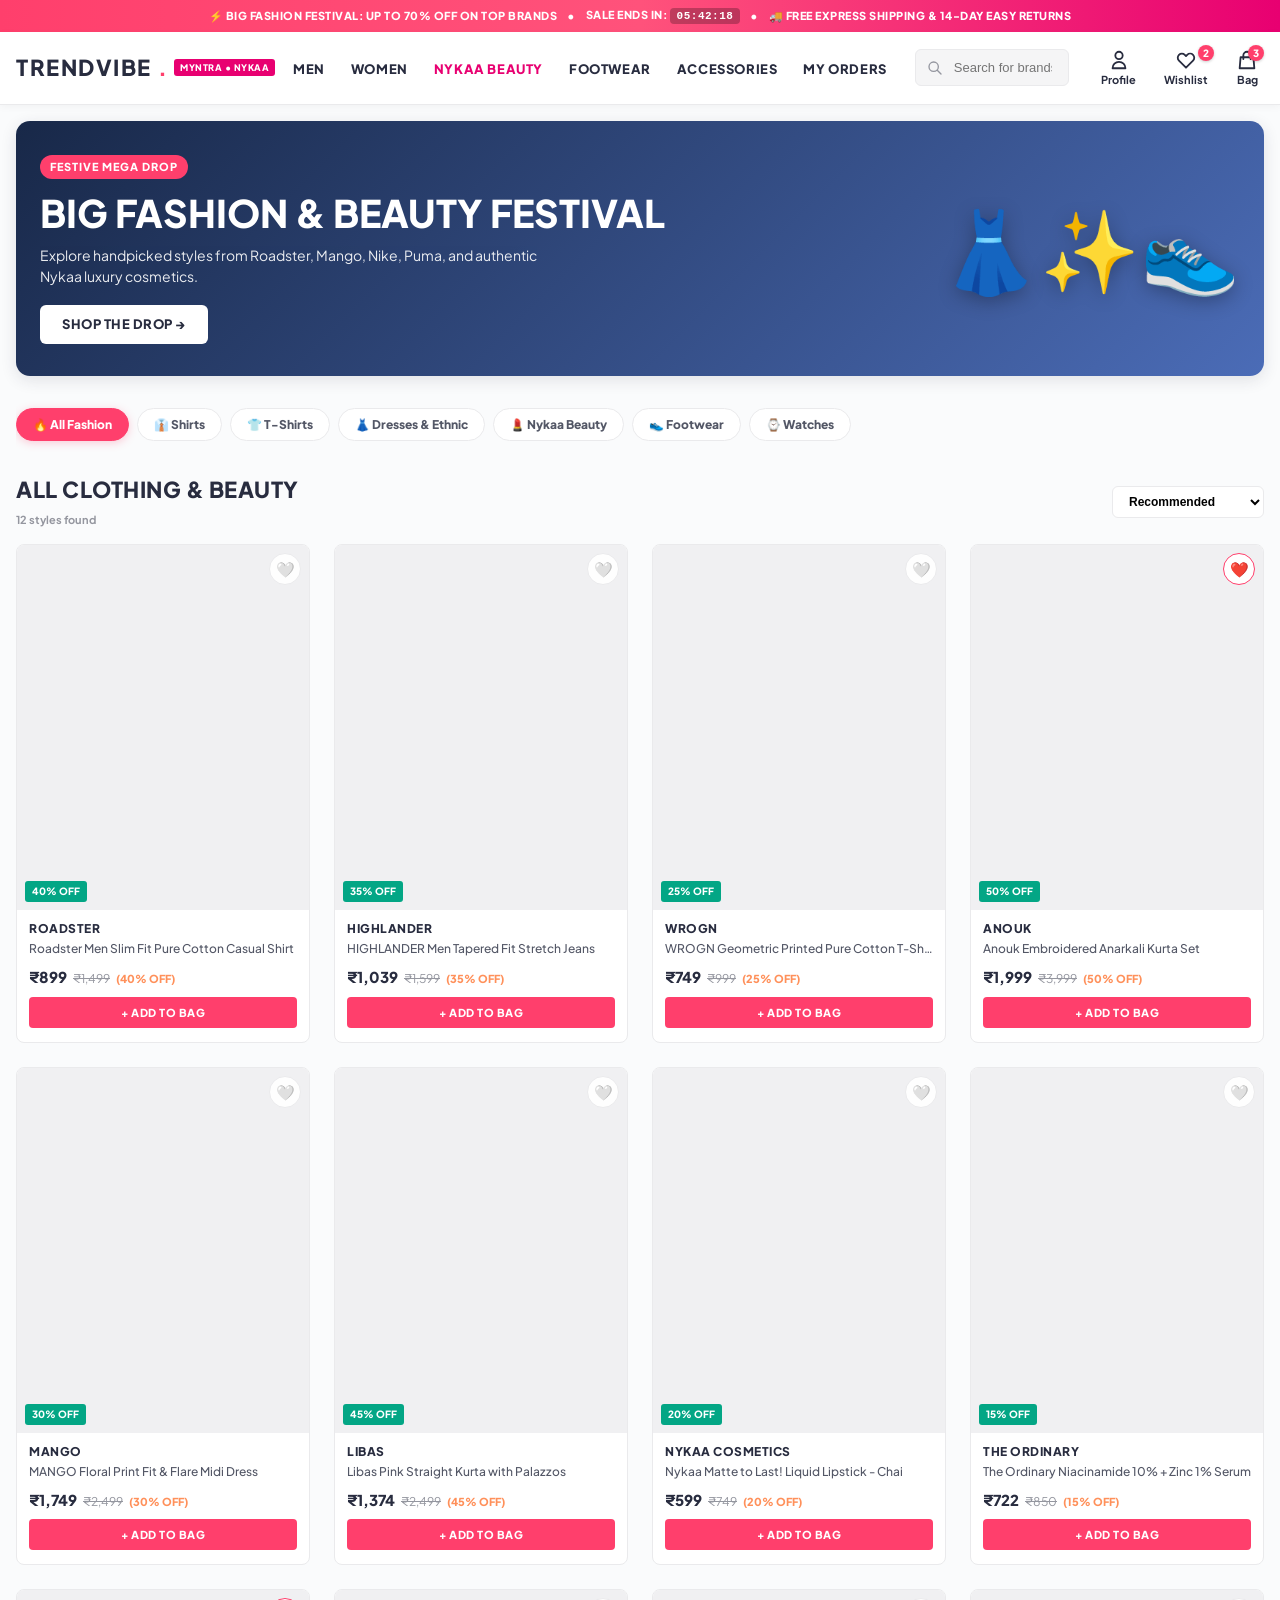
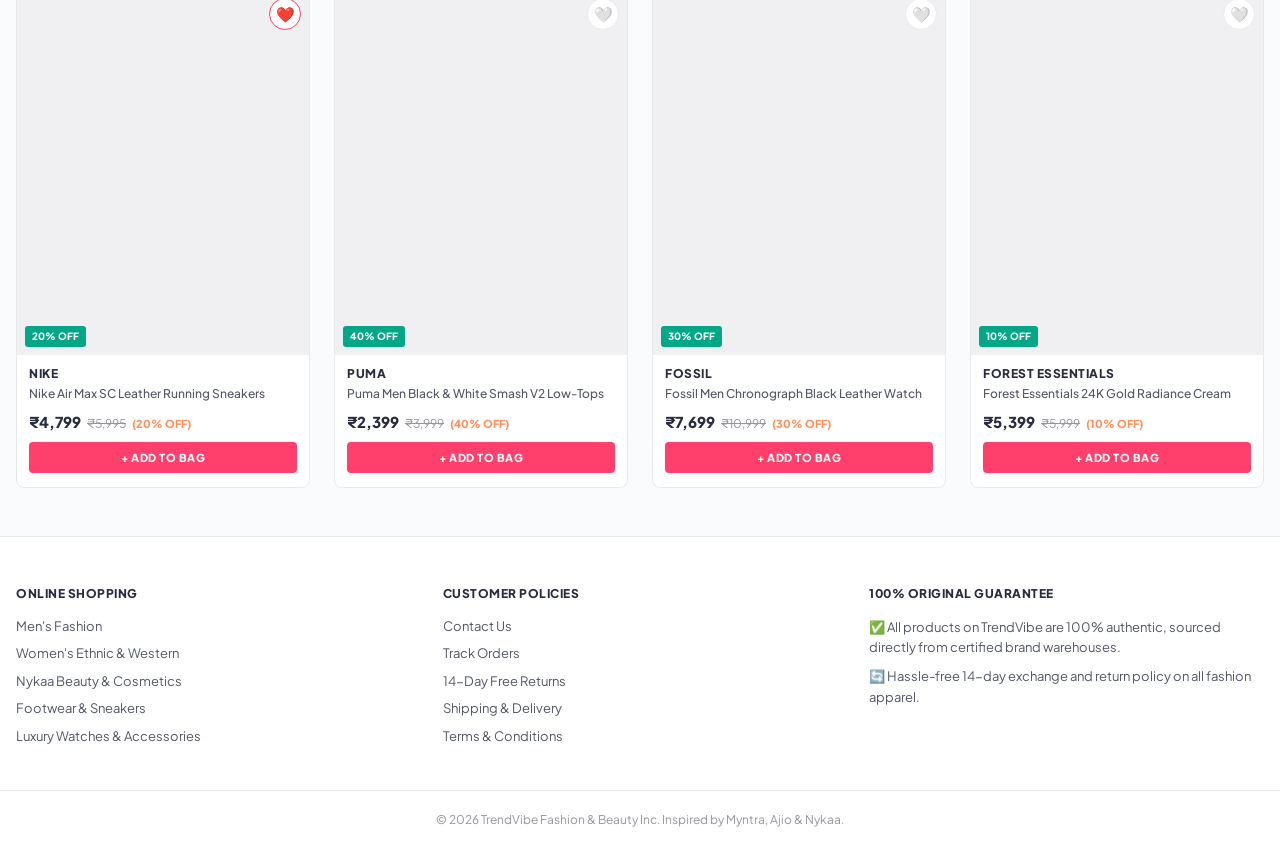
==== index.html @ ebc43168 "Deploy clean consumer fashion storefront to GitHub Pages" ====
<!DOCTYPE html>
<html lang="en">
<head>
    <meta charset="UTF-8">
    <meta name="viewport" content="width=device-width, initial-scale=1.0, maximum-scale=1.0, user-scalable=no, viewport-fit=cover">
    <title>TrendVibe &bull; India's Biggest Fashion &amp; Beauty Festival (Myntra &bull; Ajio &bull; Nykaa)</title>
    <link rel="preconnect" href="https://fonts.googleapis.com">
    <link rel="preconnect" href="https://fonts.gstatic.com" crossorigin>
    <link href="https://fonts.googleapis.com/css2?family=Plus+Jakarta+Sans:wght@300;400;500;600;700;800;900&display=swap" rel="stylesheet">
    <style>
        :root {
            --primary: #ff3f6c;          /* Iconic Myntra coral-pink */
            --primary-hover: #e02f5a;
            --primary-light: #fff1f4;
            --nykaa-pink: #e80071;        /* Nykaa beauty accent */
            --dark: #282c3f;              /* Deep charcoal */
            --text-secondary: #535766;
            --text-muted: #94969f;
            --border: #eaeaec;
            --bg-main: #f5f5f6;
            --surface: #ffffff;
            --success: #03a685;
            --warning: #ff905a;
            --danger: #ff5252;
            --shadow-sm: 0 1px 4px rgba(40, 44, 63, 0.08);
            --shadow-md: 0 4px 16px rgba(40, 44, 63, 0.12);
            --shadow-lg: 0 12px 32px rgba(40, 44, 63, 0.16);
            --radius-sm: 4px;
            --radius-md: 8px;
            --radius-lg: 14px;
            --font-family: 'Plus Jakarta Sans', -apple-system, BlinkMacSystemFont, sans-serif;
            --bottom-nav-height: 60px;
        }

        * {
            box-sizing: border-box;
            margin: 0;
            padding: 0;
            -webkit-tap-highlight-color: transparent;
        }

        html, body {
            font-family: var(--font-family);
            background-color: #fafbfc;
            color: var(--dark);
            line-height: 1.5;
            -webkit-font-smoothing: antialiased;
            overflow-x: hidden;
            width: 100%;
        }

        body {
            padding-bottom: calc(var(--bottom-nav-height) + env(safe-area-inset-bottom, 16px));
        }

        @media (min-width: 992px) {
            body { padding-bottom: 0; }
        }

        a { color: inherit; text-decoration: none; }
        button { font-family: inherit; }

        .container {
            max-width: 1280px;
            margin: 0 auto;
            padding: 0 16px;
            width: 100%;
        }

        /* Top Announcement Bar */
        .top-banner {
            background: linear-gradient(90deg, #ff3f6c, #ff527b, #e80071);
            color: #ffffff;
            text-align: center;
            padding: 7px 12px;
            font-size: 11px;
            font-weight: 800;
            letter-spacing: 0.5px;
            display: flex;
            justify-content: center;
            align-items: center;
            gap: 10px;
            white-space: nowrap;
            overflow-x: auto;
            scrollbar-width: none;
            text-transform: uppercase;
        }
        .top-banner::-webkit-scrollbar { display: none; }
        .countdown-timer {
            background: rgba(0, 0, 0, 0.25);
            padding: 2px 7px;
            border-radius: 4px;
            font-weight: 800;
            font-size: 11px;
            font-family: monospace;
        }

        /* Site Header */
        header.site-header {
            background: #ffffff;
            position: sticky;
            top: 0;
            z-index: 100;
            border-bottom: 1px solid var(--border);
            box-shadow: 0 2px 8px rgba(0,0,0,0.04);
            width: 100%;
        }

        .navbar-content {
            display: flex;
            align-items: center;
            justify-content: space-between;
            height: 72px;
            gap: 16px;
        }

        .mobile-menu-btn {
            display: flex;
            align-items: center;
            justify-content: center;
            width: 40px;
            height: 40px;
            background: none;
            border: none;
            font-size: 24px;
            cursor: pointer;
            color: var(--dark);
        }

        @media (min-width: 992px) {
            .mobile-menu-btn { display: none; }
        }

        .brand-logo {
            font-size: 22px;
            font-weight: 900;
            letter-spacing: 1.5px;
            color: var(--dark);
            display: flex;
            align-items: center;
            gap: 6px;
            cursor: pointer;
            flex-shrink: 0;
            text-transform: uppercase;
        }
        .brand-logo .accent { color: var(--primary); }
        .brand-logo .badge-tag {
            background: var(--nykaa-pink);
            color: #fff;
            font-size: 9px;
            font-weight: 800;
            padding: 2px 6px;
            border-radius: 3px;
            letter-spacing: 0.5px;
        }

        /* Desktop Nav Links (Pure Fashion & Consumer Categories) */
        .desktop-nav-links {
            display: none;
            list-style: none;
            gap: 22px;
            height: 100%;
            align-items: center;
        }
        @media (min-width: 992px) {
            .desktop-nav-links { display: flex; }
        }

        .desktop-nav-links a {
            font-size: 13px;
            font-weight: 800;
            text-transform: uppercase;
            letter-spacing: 0.6px;
            color: var(--dark);
            padding: 24px 2px;
            border-bottom: 4px solid transparent;
            cursor: pointer;
            transition: all 0.2s;
        }
        .desktop-nav-links a:hover,
        .desktop-nav-links a.active {
            color: var(--primary);
            border-bottom-color: var(--primary);
        }

        /* Search Bar in Header */
        .desktop-search-container {
            display: none;
            flex: 1;
            max-width: 380px;
            margin: 0 10px;
            position: relative;
        }
        @media (min-width: 992px) {
            .desktop-search-container { display: block; }
        }

        .search-input-field {
            width: 100%;
            padding: 10px 16px 10px 38px;
            border-radius: 6px;
            border: 1px solid var(--border);
            font-size: 13px;
            outline: none;
            background: var(--bg-main);
            transition: all 0.2s;
        }
        .search-input-field:focus {
            background: #ffffff;
            border-color: var(--primary);
            box-shadow: 0 0 0 3px rgba(255, 63, 108, 0.15);
        }
        .search-icon-svg {
            position: absolute;
            left: 12px;
            top: 50%;
            transform: translateY(-50%);
            width: 16px;
            height: 16px;
            color: var(--text-muted);
        }

        /* Right Actions */
        .nav-actions {
            display: flex;
            align-items: center;
            gap: 16px;
        }

        .action-icon-btn {
            background: none;
            border: none;
            cursor: pointer;
            display: flex;
            flex-direction: column;
            align-items: center;
            position: relative;
            padding: 4px 6px;
            color: var(--dark);
            font-size: 11px;
            font-weight: 700;
            transition: color 0.2s;
        }
        .action-icon-btn:hover { color: var(--primary); }
        .action-icon-btn svg { width: 22px; height: 22px; margin-bottom: 2px; }

        .badge-counter {
            position: absolute;
            top: 0px;
            right: 0px;
            background: var(--primary);
            color: white;
            font-size: 10px;
            font-weight: 800;
            min-width: 16px;
            height: 16px;
            border-radius: 8px;
            display: flex;
            align-items: center;
            justify-content: center;
            padding: 0 3px;
            box-shadow: 0 1px 3px rgba(0,0,0,0.2);
        }

        /* Slide-Out Mobile Navigation Drawer */
        .drawer-overlay {
            position: fixed;
            inset: 0;
            background: rgba(0,0,0,0.5);
            backdrop-filter: blur(3px);
            z-index: 1000;
            opacity: 0;
            visibility: hidden;
            transition: all 0.3s ease;
        }
        .drawer-overlay.active {
            opacity: 1;
            visibility: visible;
        }

        .mobile-drawer {
            position: fixed;
            top: 0;
            left: 0;
            bottom: 0;
            width: 290px;
            max-width: 85%;
            background: #ffffff;
            z-index: 1001;
            transform: translateX(-100%);
            transition: transform 0.3s cubic-bezier(0.16, 1, 0.3, 1);
            display: flex;
            flex-direction: column;
            box-shadow: var(--shadow-lg);
        }
        .drawer-overlay.active .mobile-drawer {
            transform: translateX(0);
        }

        .drawer-header {
            background: linear-gradient(135deg, #ff3f6c, #e80071);
            color: white;
            padding: 28px 20px 20px;
            display: flex;
            flex-direction: column;
            gap: 6px;
            position: relative;
        }
        .drawer-close {
            position: absolute;
            top: 14px;
            right: 14px;
            background: rgba(255,255,255,0.2);
            border: none;
            color: white;
            width: 32px;
            height: 32px;
            border-radius: 16px;
            font-size: 18px;
            cursor: pointer;
            display: flex;
            align-items: center;
            justify-content: center;
        }
        .drawer-body {
            padding: 14px 0;
            overflow-y: auto;
            flex: 1;
        }
        .drawer-item {
            display: flex;
            align-items: center;
            gap: 14px;
            padding: 12px 20px;
            font-size: 14px;
            font-weight: 700;
            color: var(--dark);
            border-left: 4px solid transparent;
            cursor: pointer;
            transition: background 0.2s;
        }
        .drawer-item:hover, .drawer-item.active {
            background: var(--bg-main);
            color: var(--primary);
            border-left-color: var(--primary);
        }
        .drawer-divider {
            height: 1px;
            background: var(--border);
            margin: 8px 0;
        }

        /* Mobile Bottom App Navigation Bar */
        .bottom-nav {
            position: fixed;
            bottom: 0;
            left: 0;
            right: 0;
            height: var(--bottom-nav-height);
            background: #ffffff;
            border-top: 1px solid var(--border);
            display: flex;
            justify-content: space-around;
            align-items: center;
            z-index: 99;
            box-shadow: 0 -2px 10px rgba(0,0,0,0.06);
            padding-bottom: env(safe-area-inset-bottom, 0px);
        }
        @media (min-width: 992px) {
            .bottom-nav { display: none; }
        }

        .bottom-nav-item {
            flex: 1;
            display: flex;
            flex-direction: column;
            align-items: center;
            justify-content: center;
            height: 100%;
            color: var(--text-muted);
            font-size: 10px;
            font-weight: 700;
            cursor: pointer;
            background: none;
            border: none;
            gap: 2px;
            position: relative;
        }
        .bottom-nav-item.active {
            color: var(--primary);
        }
        .bottom-nav-item svg { width: 22px; height: 22px; }

        /* Mobile Search Bar Section */
        .mobile-search-section {
            background: #ffffff;
            border-bottom: 1px solid var(--border);
            padding: 10px 0;
        }
        @media (min-width: 992px) {
            .mobile-search-section { display: none; }
        }

        /* Hero Banner (Myntra / Ajio aesthetic) */
        .hero-banner {
            border-radius: var(--radius-lg);
            overflow: hidden;
            margin: 16px 0 24px;
            background: linear-gradient(135deg, #182848 0%, #4b6cb7 100%);
            color: white;
            padding: 32px 24px;
            display: flex;
            align-items: center;
            justify-content: space-between;
            box-shadow: var(--shadow-md);
            position: relative;
        }
        @media (max-width: 600px) {
            .hero-banner { padding: 24px 16px; }
            .hero-banner-decor { display: none; }
        }
        .hero-badge-tag {
            background: var(--primary);
            color: white;
            font-size: 11px;
            font-weight: 800;
            padding: 4px 10px;
            border-radius: 20px;
            text-transform: uppercase;
            letter-spacing: 1px;
            display: inline-block;
            margin-bottom: 12px;
        }
        .hero-heading {
            font-size: 28px;
            font-weight: 900;
            line-height: 1.15;
            margin-bottom: 10px;
        }
        @media (min-width: 768px) {
            .hero-heading { font-size: 38px; }
        }
        .hero-subtext {
            font-size: 14px;
            opacity: 0.9;
            margin-bottom: 18px;
            max-width: 500px;
        }
        .hero-cta-btn {
            background: #ffffff;
            color: var(--dark);
            font-weight: 800;
            font-size: 13px;
            padding: 10px 22px;
            border-radius: 6px;
            text-transform: uppercase;
            letter-spacing: 0.5px;
            display: inline-block;
            transition: all 0.2s;
        }
        .hero-cta-btn:hover {
            background: var(--primary);
            color: #ffffff;
        }

        /* Horizontal Category Chips */
        .category-scroll-container {
            display: flex;
            gap: 8px;
            overflow-x: auto;
            white-space: nowrap;
            padding: 8px 0 16px;
            scrollbar-width: none;
            -webkit-overflow-scrolling: touch;
        }
        .category-scroll-container::-webkit-scrollbar { display: none; }

        .cat-chip {
            padding: 8px 16px;
            border-radius: 999px;
            font-size: 12px;
            font-weight: 800;
            background: #ffffff;
            border: 1px solid var(--border);
            color: var(--text-secondary);
            cursor: pointer;
            flex-shrink: 0;
            display: inline-flex;
            align-items: center;
            gap: 6px;
            transition: all 0.2s;
        }
        .cat-chip:hover, .cat-chip.active {
            background: var(--primary);
            color: #ffffff;
            border-color: var(--primary);
            box-shadow: 0 2px 8px rgba(255, 63, 108, 0.25);
        }

        /* 2-Column Mobile Product Grid (Responsive) */
        .catalog-header {
            display: flex;
            justify-content: space-between;
            align-items: center;
            margin: 16px 0 14px;
        }
        .catalog-title {
            font-size: 18px;
            font-weight: 900;
            text-transform: uppercase;
            letter-spacing: 0.5px;
            color: var(--dark);
        }
        @media (min-width: 768px) {
            .catalog-title { font-size: 22px; }
        }

        .product-grid {
            display: grid;
            grid-template-columns: repeat(2, 1fr);
            gap: 12px;
            margin-bottom: 40px;
        }
        @media (min-width: 768px) {
            .product-grid {
                grid-template-columns: repeat(3, 1fr);
                gap: 20px;
            }
        }
        @media (min-width: 1024px) {
            .product-grid {
                grid-template-columns: repeat(4, 1fr);
                gap: 24px;
            }
        }

        /* Product Card */
        .product-card {
            background: #ffffff;
            border-radius: var(--radius-md);
            border: 1px solid var(--border);
            overflow: hidden;
            display: flex;
            flex-direction: column;
            position: relative;
            transition: transform 0.2s, box-shadow 0.2s;
        }
        .product-card:hover {
            box-shadow: var(--shadow-md);
            transform: translateY(-3px);
        }

        .product-media {
            position: relative;
            width: 100%;
            padding-top: 125%; /* 4:5 fashion aspect ratio */
            background: #f0f0f2;
            overflow: hidden;
            cursor: pointer;
        }
        .product-media img {
            position: absolute;
            top: 0;
            left: 0;
            width: 100%;
            height: 100%;
            object-fit: cover;
            transition: transform 0.3s;
        }
        .product-card:hover .product-media img {
            transform: scale(1.04);
        }

        .wishlist-heart-btn {
            position: absolute;
            top: 8px;
            right: 8px;
            width: 32px;
            height: 32px;
            border-radius: 50%;
            background: rgba(255,255,255,0.92);
            border: 1px solid var(--border);
            display: flex;
            align-items: center;
            justify-content: center;
            cursor: pointer;
            z-index: 2;
            font-size: 15px;
            transition: all 0.2s;
        }
        .wishlist-heart-btn.active {
            color: var(--primary);
            border-color: var(--primary);
            background: #ffffff;
        }

        .discount-badge-ribbon {
            position: absolute;
            bottom: 8px;
            left: 8px;
            background: var(--success);
            color: white;
            font-size: 10px;
            font-weight: 800;
            padding: 3px 7px;
            border-radius: 3px;
        }

        .product-body {
            padding: 10px 12px 14px;
            display: flex;
            flex-direction: column;
            flex-grow: 1;
        }
        .brand-name {
            font-size: 12px;
            font-weight: 900;
            color: var(--dark);
            text-transform: uppercase;
            letter-spacing: 0.5px;
            margin-bottom: 2px;
        }
        .product-name-text {
            font-size: 12px;
            font-weight: 500;
            color: var(--text-secondary);
            white-space: nowrap;
            overflow: hidden;
            text-overflow: ellipsis;
            margin-bottom: 8px;
            cursor: pointer;
        }
        .price-container {
            display: flex;
            align-items: baseline;
            gap: 6px;
            margin-bottom: 8px;
            flex-wrap: wrap;
        }
        .final-price-tag {
            font-size: 15px;
            font-weight: 900;
            color: var(--dark);
        }
        .mrp-price-tag {
            font-size: 12px;
            color: var(--text-muted);
            text-decoration: line-through;
        }
        .discount-off-tag {
            font-size: 11px;
            font-weight: 800;
            color: var(--warning);
        }

        .btn-add-quick {
            width: 100%;
            background: var(--primary);
            color: #fff;
            border: none;
            border-radius: 4px;
            padding: 9px 10px;
            font-size: 11px;
            font-weight: 800;
            text-transform: uppercase;
            letter-spacing: 0.5px;
            cursor: pointer;
            margin-top: auto;
            transition: background 0.2s;
        }
        .btn-add-quick:hover {
            background: var(--primary-hover);
        }

        /* View Section Manager */
        .view-section { display: none; }
        .view-section.active { display: block; animation: fadeIn 0.2s ease; }
        @keyframes fadeIn { from { opacity: 0; transform: translateY(6px); } to { opacity: 1; transform: translateY(0); } }

        /* Cart & Checkout Layout */
        .cart-grid {
            display: grid;
            grid-template-columns: 1fr;
            gap: 20px;
            margin-top: 16px;
        }
        @media (min-width: 992px) {
            .cart-grid { grid-template-columns: 1.6fr 1fr; }
        }

        .cart-card {
            background: white;
            border-radius: var(--radius-md);
            border: 1px solid var(--border);
            padding: 16px;
            display: flex;
            gap: 14px;
            margin-bottom: 12px;
        }
        .cart-card-img {
            width: 90px;
            height: 120px;
            border-radius: 6px;
            object-fit: cover;
            flex-shrink: 0;
        }
        .cart-card-info {
            flex: 1;
            display: flex;
            flex-direction: column;
        }

        .bill-card {
            background: white;
            border-radius: var(--radius-md);
            border: 1px solid var(--border);
            padding: 20px;
            height: fit-content;
            position: sticky;
            top: 90px;
        }
        .bill-row {
            display: flex;
            justify-content: space-between;
            font-size: 13px;
            margin-bottom: 10px;
        }
        .bill-row.total {
            font-size: 16px;
            font-weight: 800;
            border-top: 1px dashed var(--border);
            padding-top: 12px;
            margin-top: 12px;
            color: var(--dark);
        }

        .coupon-box {
            display: flex;
            gap: 8px;
            margin-bottom: 16px;
        }
        .coupon-input {
            flex: 1;
            padding: 9px 12px;
            border: 1px solid var(--border);
            border-radius: 4px;
            font-size: 12px;
            text-transform: uppercase;
            font-weight: 700;
        }
        .coupon-btn {
            background: var(--dark);
            color: #fff;
            border: none;
            padding: 9px 16px;
            border-radius: 4px;
            font-size: 12px;
            font-weight: 800;
            cursor: pointer;
        }

        .pincode-card {
            background: #fff;
            border: 1px solid var(--border);
            border-radius: var(--radius-md);
            padding: 16px;
            margin-bottom: 16px;
        }

        /* Order Tracking Stepper */
        .tracking-stepper {
            display: flex;
            justify-content: space-between;
            position: relative;
            margin: 24px 0 16px;
        }
        .tracking-stepper::before {
            content: '';
            position: absolute;
            top: 12px;
            left: 20px;
            right: 20px;
            height: 3px;
            background: #e2e8f0;
            z-index: 1;
        }
        .step-node {
            position: relative;
            z-index: 2;
            text-align: center;
            width: 70px;
        }
        .step-bubble {
            width: 26px;
            height: 26px;
            border-radius: 50%;
            background: #e2e8f0;
            color: #64748b;
            display: flex;
            align-items: center;
            justify-content: center;
            font-size: 11px;
            font-weight: 800;
            margin: 0 auto 6px;
        }
        .step-node.completed .step-bubble {
            background: var(--success);
            color: #fff;
        }
        .step-node.active .step-bubble {
            background: var(--primary);
            color: #fff;
        }
        .step-text {
            font-size: 10px;
            font-weight: 700;
            color: var(--text-secondary);
        }

        /* Modal Overlay */
        .modal-overlay {
            position: fixed;
            inset: 0;
            background: rgba(0,0,0,0.65);
            backdrop-filter: blur(4px);
            display: none;
            align-items: center;
            justify-content: center;
            z-index: 1000;
            padding: 16px;
        }
        .modal-overlay.active {
            display: flex;
            animation: fadeIn 0.2s ease;
        }
        .modal-container {
            background: white;
            border-radius: var(--radius-lg);
            max-width: 700px;
            width: 100%;
            max-height: 90vh;
            overflow-y: auto;
            padding: 24px;
            position: relative;
            box-shadow: var(--shadow-lg);
        }
        .modal-close-btn {
            position: absolute;
            top: 14px;
            right: 14px;
            font-size: 20px;
            border: none;
            background: var(--bg-main);
            width: 32px;
            height: 32px;
            border-radius: 16px;
            cursor: pointer;
            display: flex;
            align-items: center;
            justify-content: center;
        }

        /* Toast Popup */
        .toast-popup {
            position: fixed;
            bottom: calc(var(--bottom-nav-height) + 16px);
            left: 50%;
            transform: translateX(-50%) translateY(50px);
            background: #282c3f;
            color: white;
            padding: 10px 18px;
            border-radius: 999px;
            font-size: 13px;
            font-weight: 700;
            z-index: 2000;
            opacity: 0;
            transition: all 0.3s cubic-bezier(0.16, 1, 0.3, 1);
            white-space: nowrap;
            box-shadow: var(--shadow-lg);
            display: flex;
            align-items: center;
            gap: 8px;
            border: 1px solid rgba(255,255,255,0.1);
        }
        .toast-popup.show {
            transform: translateX(-50%) translateY(0);
            opacity: 1;
        }

        /* Footer */
        footer.site-footer {
            background: #ffffff;
            border-top: 1px solid var(--border);
            padding: 48px 0 32px;
            margin-top: 48px;
            color: var(--text-secondary);
        }
        .footer-grid {
            display: grid;
            grid-template-columns: repeat(auto-fit, minmax(200px, 1fr));
            gap: 32px;
            margin-bottom: 36px;
        }
        .footer-col h4 {
            font-size: 12px;
            font-weight: 900;
            text-transform: uppercase;
            letter-spacing: 0.5px;
            color: var(--dark);
            margin-bottom: 14px;
        }
        .footer-col ul { list-style: none; }
        .footer-col ul li { margin-bottom: 8px; font-size: 13px; }
        .footer-col ul li a:hover { color: var(--primary); }
    </style>
</head>
<body>

    <!-- Top Announcement Bar -->
    <div class="top-banner">
        <span>⚡ BIG FASHION FESTIVAL: UP TO 70% OFF ON TOP BRANDS</span>
        <span>&bull;</span>
        <span>Sale Ends in: <span id="flashTimer" class="countdown-timer">05:42:19</span></span>
        <span>&bull;</span>
        <span>🚚 Free Express Shipping &amp; 14-Day Easy Returns</span>
    </div>

    <!-- Header / Navbar -->
    <header class="site-header">
        <div class="container navbar-content">
            <!-- Mobile Menu Toggle Button -->
            <button class="mobile-menu-btn" onclick="toggleDrawer(true)">☰</button>

            <!-- Brand Logo -->
            <div class="brand-logo" onclick="switchView('shop')">
                TRENDVIBE<span class="accent">.</span> <span class="badge-tag">MYNTRA &bull; NYKAA</span>
            </div>

            <!-- Desktop Nav Links (Pure Fashion Storefront) -->
            <ul class="desktop-nav-links">
                <li><a onclick="filterByGender('Men', this)" id="desk-men">MEN</a></li>
                <li><a onclick="filterByGender('Women', this)" id="desk-women">WOMEN</a></li>
                <li><a onclick="filterCategory('Beauty', this)" id="desk-beauty" style="color: var(--nykaa-pink);">NYKAA BEAUTY</a></li>
                <li><a onclick="filterCategory('Shoes', this)" id="desk-shoes">FOOTWEAR</a></li>
                <li><a onclick="filterCategory('Watches', this)" id="desk-watches">ACCESSORIES</a></li>
                <li><a onclick="switchView('orders')" id="desk-orders">MY ORDERS</a></li>
            </ul>

            <!-- Desktop Search Bar -->
            <div class="desktop-search-container">
                <svg class="search-icon-svg" fill="none" stroke="currentColor" viewBox="0 0 24 24"><path stroke-linecap="round" stroke-linejoin="round" stroke-width="2" d="M21 21l-6-6m2-5a7 7 0 11-14 0 7 7 0 0114 0z"/></svg>
                <input type="text" class="search-input-field" placeholder="Search for brands, shirts, dresses, lipsticks..." onkeyup="handleSearch(this.value)">
            </div>

            <!-- Right Actions -->
            <div class="nav-actions">
                <!-- User Profile Dropdown Icon -->
                <button class="action-icon-btn" onclick="switchView('orders')">
                    <svg fill="none" stroke="currentColor" viewBox="0 0 24 24"><path stroke-linecap="round" stroke-linejoin="round" stroke-width="2" d="M16 7a4 4 0 11-8 0 4 4 0 018 0zM12 14a7 7 0 00-7 7h14a7 7 0 00-7-7z"/></svg>
                    <span>Profile</span>
                </button>

                <!-- Wishlist Icon -->
                <button class="action-icon-btn" onclick="switchView('wishlist')">
                    <svg fill="none" stroke="currentColor" viewBox="0 0 24 24"><path stroke-linecap="round" stroke-linejoin="round" stroke-width="2" d="M4.318 6.318a4.5 4.5 0 000 6.364L12 20.364l7.682-7.682a4.5 4.5 0 00-6.364-6.364L12 7.636l-1.318-1.318a4.5 4.5 0 00-6.364 0z"/></svg>
                    <span>Wishlist</span>
                    <span id="wishlist-badge" class="badge-counter" style="display: none;">0</span>
                </button>

                <!-- Bag / Cart Icon -->
                <button class="action-icon-btn" onclick="switchView('cart')">
                    <svg fill="none" stroke="currentColor" viewBox="0 0 24 24"><path stroke-linecap="round" stroke-linejoin="round" stroke-width="2" d="M16 11V7a4 4 0 00-8 0v4M5 9h14l1 12H4L5 9z"/></svg>
                    <span>Bag</span>
                    <span id="cart-badge" class="badge-counter">0</span>
                </button>
            </div>
        </div>
    </header>

    <!-- Slide-Out Mobile Navigation Drawer -->
    <div id="drawerOverlay" class="drawer-overlay" onclick="toggleDrawer(false)">
        <div class="mobile-drawer" onclick="event.stopPropagation()">
            <div class="drawer-header">
                <button class="drawer-close" onclick="toggleDrawer(false)">✕</button>
                <div style="font-size: 18px; font-weight: 900;">TRENDVIBE FASHION</div>
                <div style="font-size: 12px; opacity: 0.9;">Welcome to India's Premier Store</div>
            </div>
            <div class="drawer-body">
                <div class="drawer-item" onclick="switchView('shop'); filterByGender('All'); toggleDrawer(false);">
                    🔥 All Trending Collections
                </div>
                <div class="drawer-item" onclick="switchView('shop'); filterByGender('Men'); toggleDrawer(false);">
                    👔 Men's Fashion &amp; Casuals
                </div>
                <div class="drawer-item" onclick="switchView('shop'); filterByGender('Women'); toggleDrawer(false);">
                    👗 Women's Ethnic &amp; Western
                </div>
                <div class="drawer-item" onclick="switchView('shop'); filterCategory('Beauty'); toggleDrawer(false);" style="color: var(--nykaa-pink);">
                    💄 Nykaa Beauty &amp; Skincare
                </div>
                <div class="drawer-item" onclick="switchView('shop'); filterCategory('Shoes'); toggleDrawer(false);">
                    👟 Footwear &amp; Sneakers
                </div>
                <div class="drawer-item" onclick="switchView('shop'); filterCategory('Watches'); toggleDrawer(false);">
                    ⌚ Luxury Watches &amp; Accessories
                </div>
                <div class="drawer-divider"></div>
                <div class="drawer-item" onclick="switchView('wishlist'); toggleDrawer(false);">
                    ❤️ My Wishlist (<span id="drawerWishlistCount">0</span>)
                </div>
                <div class="drawer-item" onclick="switchView('cart'); toggleDrawer(false);">
                    🛍️ My Shopping Bag (<span id="drawerCartCount">0</span>)
                </div>
                <div class="drawer-item" onclick="switchView('orders'); toggleDrawer(false);">
                    📦 My Orders &amp; Live Tracking
                </div>
            </div>
        </div>
    </div>

    <!-- Mobile Bottom App Navigation Bar (Clean Consumer App Feel) -->
    <nav class="bottom-nav">
        <button id="bnav-shop" class="bottom-nav-item active" onclick="switchView('shop')">
            <svg fill="none" stroke="currentColor" viewBox="0 0 24 24"><path stroke-linecap="round" stroke-linejoin="round" stroke-width="2" d="M3 12l2-2m0 0l7-7 7 7M5 10v10a1 1 0 001 1h3m10-11l2 2m-2-2v10a1 1 0 01-1 1h-3m-6 0a1 1 0 001-1v-4a1 1 0 011-1h2a1 1 0 011 1v4a1 1 0 001 1m-6 0h6"/></svg>
            <span>Explore</span>
        </button>
        <button id="bnav-categories" class="bottom-nav-item" onclick="toggleDrawer(true)">
            <svg fill="none" stroke="currentColor" viewBox="0 0 24 24"><path stroke-linecap="round" stroke-linejoin="round" stroke-width="2" d="M4 6h16M4 12h16M4 18h7"/></svg>
            <span>Categories</span>
        </button>
        <button id="bnav-wishlist" class="bottom-nav-item" onclick="switchView('wishlist')">
            <svg fill="none" stroke="currentColor" viewBox="0 0 24 24"><path stroke-linecap="round" stroke-linejoin="round" stroke-width="2" d="M4.318 6.318a4.5 4.5 0 000 6.364L12 20.364l7.682-7.682a4.5 4.5 0 00-6.364-6.364L12 7.636l-1.318-1.318a4.5 4.5 0 00-6.364 0z"/></svg>
            <span>Wishlist</span>
        </button>
        <button id="bnav-cart" class="bottom-nav-item" onclick="switchView('cart')">
            <svg fill="none" stroke="currentColor" viewBox="0 0 24 24"><path stroke-linecap="round" stroke-linejoin="round" stroke-width="2" d="M16 11V7a4 4 0 00-8 0v4M5 9h14l1 12H4L5 9z"/></svg>
            <span>Bag</span>
        </button>
        <button id="bnav-orders" class="bottom-nav-item" onclick="switchView('orders')">
            <svg fill="none" stroke="currentColor" viewBox="0 0 24 24"><path stroke-linecap="round" stroke-linejoin="round" stroke-width="2" d="M20 7l-8-4-8 4m16 0l-8 4m8-4v10l-8 4m0-10L4 7m8 4v10M4 7v10l8 4"/></svg>
            <span>Orders</span>
        </button>
    </nav>

    <!-- Mobile Search Section (Only on Mobile) -->
    <div class="mobile-search-section">
        <div class="container">
            <div style="position: relative;">
                <svg class="search-icon-svg" fill="none" stroke="currentColor" viewBox="0 0 24 24"><path stroke-linecap="round" stroke-linejoin="round" stroke-width="2" d="M21 21l-6-6m2-5a7 7 0 11-14 0 7 7 0 0114 0z"/></svg>
                <input type="text" class="search-input-field" placeholder="Search brands, shirts, dresses, lipsticks..." onkeyup="handleSearch(this.value)">
            </div>
        </div>
    </div>

    <!-- MAIN APP CONTENT -->
    <main class="container">

        <!-- 1. SHOP / CATALOG VIEW -->
        <div id="view-shop" class="view-section active">
            <!-- Hero Fashion Festival Banner -->
            <div class="hero-banner">
                <div>
                    <span class="hero-badge-tag">Festive Mega Drop</span>
                    <h1 class="hero-heading">BIG FASHION &amp; BEAUTY FESTIVAL</h1>
                    <p class="hero-subtext">
                        Explore handpicked styles from Roadster, Mango, Nike, Puma, and authentic Nykaa luxury cosmetics.
                    </p>
                    <a href="#productGrid" class="hero-cta-btn">Shop The Drop &rarr;</a>
                </div>
                <div class="hero-banner-decor" style="font-size: 80px; text-shadow: 0 4px 20px rgba(0,0,0,0.3);">
                    👗✨👟
                </div>
            </div>

            <!-- Horizontal Swipeable Category Chips -->
            <div class="category-scroll-container">
                <button class="cat-chip active" onclick="filterCategory('All', this)">🔥 All Fashion</button>
                <button class="cat-chip" onclick="filterCategory('Shirts', this)">👔 Shirts</button>
                <button class="cat-chip" onclick="filterCategory('T-Shirts', this)">👕 T-Shirts</button>
                <button class="cat-chip" onclick="filterCategory('Dresses', this)">👗 Dresses &amp; Ethnic</button>
                <button class="cat-chip" onclick="filterCategory('Beauty', this)">💄 Nykaa Beauty</button>
                <button class="cat-chip" onclick="filterCategory('Shoes', this)">👟 Footwear</button>
                <button class="cat-chip" onclick="filterCategory('Watches', this)">⌚ Watches</button>
            </div>

            <!-- Catalog Header with Sort Dropdown -->
            <div class="catalog-header">
                <div>
                    <h2 id="catalogTitle" class="catalog-title">All Clothing &amp; Beauty</h2>
                    <span id="catalogCount" style="font-size: 11px; color: var(--text-muted); font-weight: 700;">12 styles found</span>
                </div>
                <div>
                    <select id="sortSelect" onchange="handleSort(this.value)" style="padding: 7px 12px; border-radius: 6px; border: 1px solid var(--border); font-size: 12px; font-weight: 700; background: white; outline: none; cursor: pointer;">
                        <option value="featured">Recommended</option>
                        <option value="price-low">Price: Low to High</option>
                        <option value="price-high">Price: High to Low</option>
                        <option value="discount">Highest Discount</option>
                    </select>
                </div>
            </div>

            <!-- 2-Column Mobile & Multi-Column Desktop Product Grid -->
            <div id="productGrid" class="product-grid">
                <!-- Injected via JavaScript -->
            </div>
        </div>

        <!-- 2. WISHLIST VIEW -->
        <div id="view-wishlist" class="view-section">
            <div class="catalog-header">
                <h2 class="catalog-title">My Wishlist</h2>
                <span id="wishlistCountText" style="font-size: 12px; color: var(--text-muted); font-weight: 700;">0 items</span>
            </div>
            <div id="wishlistGrid" class="product-grid"></div>
        </div>

        <!-- 3. BAG / CART VIEW -->
        <div id="view-cart" class="view-section">
            <h2 class="catalog-title" style="margin: 16px 0;">Shopping Bag &amp; Checkout</h2>
            <div id="cartContainer"></div>
        </div>

        <!-- 4. ORDERS & TRACKING VIEW -->
        <div id="view-orders" class="view-section">
            <div class="catalog-header">
                <h2 class="catalog-title">My Orders &amp; Live Tracking</h2>
                <span id="ordersCountText" style="font-size: 12px; color: var(--text-muted); font-weight: 700;">2 orders</span>
            </div>
            <div id="ordersContainer"></div>
        </div>

    </main>

    <!-- PRODUCT DETAIL MODAL -->
    <div id="productModal" class="modal-overlay" onclick="closeProductModal(event)">
        <div class="modal-container" onclick="event.stopPropagation()">
            <button class="modal-close-btn" onclick="closeProductModal()">✕</button>
            <div id="modalContent"></div>
        </div>
    </div>

    <!-- TOAST POPUP -->
    <div id="toastPopup" class="toast-popup">
        <span id="toastIcon">🛍️</span>
        <span id="toastMessage">Item added to your bag!</span>
    </div>

    <!-- Consumer Footer -->
    <footer class="site-footer">
        <div class="container footer-grid">
            <div class="footer-col">
                <h4>ONLINE SHOPPING</h4>
                <ul>
                    <li><a href="#" onclick="filterByGender('Men')">Men's Fashion</a></li>
                    <li><a href="#" onclick="filterByGender('Women')">Women's Ethnic &amp; Western</a></li>
                    <li><a href="#" onclick="filterCategory('Beauty')">Nykaa Beauty &amp; Cosmetics</a></li>
                    <li><a href="#" onclick="filterCategory('Shoes')">Footwear &amp; Sneakers</a></li>
                    <li><a href="#" onclick="filterCategory('Watches')">Luxury Watches &amp; Accessories</a></li>
                </ul>
            </div>
            <div class="footer-col">
                <h4>CUSTOMER POLICIES</h4>
                <ul>
                    <li><a href="#">Contact Us</a></li>
                    <li><a href="#">Track Orders</a></li>
                    <li><a href="#">14-Day Free Returns</a></li>
                    <li><a href="#">Shipping &amp; Delivery</a></li>
                    <li><a href="#">Terms &amp; Conditions</a></li>
                </ul>
            </div>
            <div class="footer-col">
                <h4>100% ORIGINAL GUARANTEE</h4>
                <p style="font-size: 13px; line-height: 1.6; margin-bottom: 8px;">
                    ✅ All products on TrendVibe are 100% authentic, sourced directly from certified brand warehouses.
                </p>
                <p style="font-size: 13px; line-height: 1.6;">
                    🔄 Hassle-free 14-day exchange and return policy on all fashion apparel.
                </p>
            </div>
        </div>
        <div class="container" style="text-align: center; border-top: 1px solid var(--border); padding-top: 20px; font-size: 12px; color: var(--text-muted);">
            &copy; 2026 TrendVibe Fashion &amp; Beauty Inc. Inspired by Myntra, Ajio &amp; Nykaa.
        </div>
    </footer>

    <!-- CLIENT APPLICATION LOGIC -->
    <script>
        let products = [
            {
                id: 1,
                name: "Roadster Men Slim Fit Pure Cotton Casual Shirt",
                brand: "ROADSTER",
                category: "Shirts",
                gender: "Men",
                price: 899,
                originalPrice: 1499,
                discountPercent: 40,
                rating: 4.8,
                reviewsCount: 1420,
                sizes: ["S", "M", "L", "XL"],
                imageUrl: "https://images.unsplash.com/photo-1596755094514-f87e34085b2c?auto=format&fit=crop&w=800&q=80",
                description: "Olive green slim fit pure cotton casual shirt. Has a spread collar, long sleeves, curved hem, and one patch pocket. 100% breathable."
            },
            {
                id: 2,
                name: "HIGHLANDER Men Tapered Fit Stretch Jeans",
                brand: "HIGHLANDER",
                category: "Pants",
                gender: "Men",
                price: 1039,
                originalPrice: 1599,
                discountPercent: 35,
                rating: 4.6,
                reviewsCount: 890,
                sizes: ["30", "32", "34", "36"],
                imageUrl: "https://images.unsplash.com/photo-1541099649105-f69ad21f3246?auto=format&fit=crop&w=800&q=80",
                description: "Dark blue washed 5-pocket mid-rise stretch denim jeans, clean look with light fade."
            },
            {
                id: 3,
                name: "WROGN Geometric Printed Pure Cotton T-Shirt",
                brand: "WROGN",
                category: "T-Shirts",
                gender: "Men",
                price: 749,
                originalPrice: 999,
                discountPercent: 25,
                rating: 4.7,
                reviewsCount: 650,
                sizes: ["S", "M", "L", "XL"],
                imageUrl: "https://images.unsplash.com/photo-1521572267360-ee0c2909d518?auto=format&fit=crop&w=800&q=80",
                description: "Navy blue and white printed T-shirt, round neck, bio-washed for ultra softness."
            },
            {
                id: 4,
                name: "Anouk Embroidered Anarkali Kurta Set",
                brand: "ANOUK",
                category: "Dresses",
                gender: "Women",
                price: 1999,
                originalPrice: 3999,
                discountPercent: 50,
                rating: 4.9,
                reviewsCount: 2310,
                sizes: ["XS", "S", "M", "L", "XL"],
                imageUrl: "https://images.unsplash.com/photo-1610030469983-98e550d6193c?auto=format&fit=crop&w=800&q=80",
                description: "Burgundy and gold embroidered Anarkali kurta with trousers and organza dupatta."
            },
            {
                id: 5,
                name: "MANGO Floral Print Fit & Flare Midi Dress",
                brand: "MANGO",
                category: "Dresses",
                gender: "Women",
                price: 1749,
                originalPrice: 2499,
                discountPercent: 30,
                rating: 4.7,
                reviewsCount: 420,
                sizes: ["S", "M", "L"],
                imageUrl: "https://images.unsplash.com/photo-1572804013309-59a88b7e92f1?auto=format&fit=crop&w=800&q=80",
                description: "Sage green floral print midi dress, sweetheart neckline and puff sleeves."
            },
            {
                id: 6,
                name: "Libas Pink Straight Kurta with Palazzos",
                brand: "LIBAS",
                category: "Dresses",
                gender: "Women",
                price: 1374,
                originalPrice: 2499,
                discountPercent: 45,
                rating: 4.8,
                reviewsCount: 1890,
                sizes: ["S", "M", "L"],
                imageUrl: "https://images.unsplash.com/photo-1583391733956-3750e0ff4e8b?auto=format&fit=crop&w=800&q=80",
                description: "Dusty pink straight calf-length kurta with keyhole neck, paired with palazzos."
            },
            {
                id: 7,
                name: "Nykaa Matte to Last! Liquid Lipstick - Chai",
                brand: "NYKAA COSMETICS",
                category: "Beauty",
                gender: "Women",
                price: 599,
                originalPrice: 749,
                discountPercent: 20,
                rating: 4.9,
                reviewsCount: 5120,
                sizes: ["4.2 ml"],
                imageUrl: "https://images.unsplash.com/photo-1586495777744-4413f21062fa?auto=format&fit=crop&w=800&q=80",
                description: "Transfer-proof, 12-hour ultra-lightweight matte liquid lipstick infused with Vitamin E."
            },
            {
                id: 8,
                name: "The Ordinary Niacinamide 10% + Zinc 1% Serum",
                brand: "THE ORDINARY",
                category: "Beauty",
                gender: "Women",
                price: 722,
                originalPrice: 850,
                discountPercent: 15,
                rating: 4.9,
                reviewsCount: 4200,
                sizes: ["30 ml", "60 ml"],
                imageUrl: "https://images.unsplash.com/photo-1620916566398-39f1143ab7be?auto=format&fit=crop&w=800&q=80",
                description: "High-strength vitamin and mineral blemish formula. Reduces pore congestion."
            },
            {
                id: 9,
                name: "Nike Air Max SC Leather Running Sneakers",
                brand: "NIKE",
                category: "Shoes",
                gender: "Men",
                price: 4799,
                originalPrice: 5995,
                discountPercent: 20,
                rating: 4.9,
                reviewsCount: 940,
                sizes: ["UK 7", "UK 8", "UK 9", "UK 10"],
                imageUrl: "https://images.unsplash.com/photo-1542291026-7eec264c27ff?auto=format&fit=crop&w=800&q=80",
                description: "White and royal blue track style sneakers with visible Air cushioning."
            },
            {
                id: 10,
                name: "Puma Men Black & White Smash V2 Low-Tops",
                brand: "PUMA",
                category: "Shoes",
                gender: "Men",
                price: 2399,
                originalPrice: 3999,
                discountPercent: 40,
                rating: 4.7,
                reviewsCount: 1120,
                sizes: ["UK 7", "UK 8", "UK 9"],
                imageUrl: "https://images.unsplash.com/photo-1608231387042-66d1773070a5?auto=format&fit=crop&w=800&q=80",
                description: "Classic tennis silhouette in soft black suede with signature Puma formstrip."
            },
            {
                id: 11,
                name: "Fossil Men Chronograph Black Leather Watch",
                brand: "FOSSIL",
                category: "Watches",
                gender: "Men",
                price: 7699,
                originalPrice: 10999,
                discountPercent: 30,
                rating: 4.8,
                reviewsCount: 450,
                sizes: ["Standard 44mm"],
                imageUrl: "https://images.unsplash.com/photo-1524805444758-089113d48a6d?auto=format&fit=crop&w=800&q=80",
                description: "Gunmetal stainless steel case with genuine black leather strap. 50m water resistance."
            },
            {
                id: 12,
                name: "Forest Essentials 24K Gold Radiance Cream",
                brand: "FOREST ESSENTIALS",
                category: "Beauty",
                gender: "Women",
                price: 5399,
                originalPrice: 5999,
                discountPercent: 10,
                rating: 5.0,
                reviewsCount: 310,
                sizes: ["50 gm"],
                imageUrl: "https://images.unsplash.com/photo-1522337360788-8b13dee7a37e?auto=format&fit=crop&w=800&q=80",
                description: "Ayurvedic anti-aging day cream infused with 24K pure gold bhasma and saffron."
            }
        ];

        let cart = [
            { productId: 1, size: "M", quantity: 1, price: 899 },
            { productId: 7, size: "4.2 ml", quantity: 2, price: 599 }
        ];
        let wishlist = [4, 9];
        let appliedCoupon = null;
        let selectedGender = "All";
        let selectedCategory = "All";
        let searchQuery = "";
        let currentSort = "featured";

        let orders = [
            {
                id: "ORD-94821",
                date: "24 Sep 2026",
                status: "Shipped",
                total: 2097,
                courier: "Bluedart Express (AWB: 8829410)",
                items: [
                    { productId: 1, size: "M", quantity: 1, price: 899 },
                    { productId: 7, size: "4.2 ml", quantity: 2, price: 599 }
                ]
            },
            {
                id: "ORD-91044",
                date: "10 Sep 2026",
                status: "Delivered",
                total: 1999,
                courier: "Delhivery Surface (Delivered)",
                items: [
                    { productId: 4, size: "M", quantity: 1, price: 1999 }
                ]
            }
        ];

        document.addEventListener('DOMContentLoaded', () => {
            renderCatalog();
            updateBadges();
            startCountdown();
        });

        function switchView(viewName) {
            document.querySelectorAll('.view-section').forEach(sec => sec.classList.remove('active'));
            document.querySelectorAll('.bottom-nav-item').forEach(btn => btn.classList.remove('active'));

            const targetSection = document.getElementById(`view-${viewName}`);
            if (targetSection) targetSection.classList.add('active');

            const targetNav = document.getElementById(`bnav-${viewName}`);
            if (targetNav) targetNav.classList.add('active');

            window.scrollTo({ top: 0, behavior: 'smooth' });

            if (viewName === 'cart') renderCart();
            if (viewName === 'wishlist') renderWishlist();
            if (viewName === 'orders') renderOrders();
        }

        function toggleDrawer(open) {
            const overlay = document.getElementById('drawerOverlay');
            if (open) overlay.classList.add('active');
            else overlay.classList.remove('active');
        }

        function startCountdown() {
            let totalSec = 5 * 3600 + 42 * 60 + 19;
            setInterval(() => {
                totalSec--;
                if (totalSec <= 0) totalSec = 86400;
                let h = String(Math.floor(totalSec / 3600)).padStart(2, '0');
                let m = String(Math.floor((totalSec % 3600) / 60)).padStart(2, '0');
                let s = String(totalSec % 60).padStart(2, '0');
                const el = document.getElementById('flashTimer');
                if (el) el.innerText = `${h}:${m}:${s}`;
            }, 1000);
        }

        function renderCatalog() {
            const grid = document.getElementById('productGrid');
            if (!grid) return;

            let filtered = products.filter(p => {
                if (selectedGender !== "All" && p.gender !== selectedGender) return false;
                if (selectedCategory !== "All" && p.category !== selectedCategory) return false;
                if (searchQuery) {
                    const q = searchQuery.toLowerCase();
                    return p.name.toLowerCase().includes(q) || p.brand.toLowerCase().includes(q) || p.category.toLowerCase().includes(q);
                }
                return true;
            });

            if (currentSort === "price-low") filtered.sort((a,b) => a.price - b.price);
            else if (currentSort === "price-high") filtered.sort((a,b) => b.price - a.price);
            else if (currentSort === "discount") filtered.sort((a,b) => b.discountPercent - a.discountPercent);

            document.getElementById('catalogCount').innerText = `${filtered.length} styles found`;

            grid.innerHTML = filtered.map(p => {
                const isWishlisted = wishlist.includes(p.id);
                return `
                    <div class="product-card">
                        <div class="product-media" onclick="openProductModal(${p.id})">
                            <img src="${p.imageUrl}" alt="${p.name}" loading="lazy" onerror="this.src='https://images.unsplash.com/photo-1523275335684-37898b6baf30?auto=format&fit=crop&w=800&q=80'">
                            <button class="wishlist-heart-btn ${isWishlisted ? 'active' : ''}" onclick="toggleWishlist(${p.id}, event)">
                                ${isWishlisted ? '❤️' : '🤍'}
                            </button>
                            <span class="discount-badge-ribbon">${p.discountPercent}% OFF</span>
                        </div>
                        <div class="product-body">
                            <div class="brand-name">${p.brand}</div>
                            <div class="product-name-text" onclick="openProductModal(${p.id})" title="${p.name}">${p.name}</div>
                            <div class="price-container">
                                <span class="final-price-tag">&#8377;${p.price.toLocaleString('en-IN')}</span>
                                <span class="mrp-price-tag">&#8377;${p.originalPrice.toLocaleString('en-IN')}</span>
                                <span class="discount-off-tag">(${p.discountPercent}% OFF)</span>
                            </div>
                            <button class="btn-add-quick" onclick="quickAddToBag(${p.id})">
                                + ADD TO BAG
                            </button>
                        </div>
                    </div>
                `;
            }).join('');
        }

        function filterByGender(gender, btn) {
            selectedGender = gender;
            document.querySelectorAll('.desktop-nav-links a').forEach(a => a.classList.remove('active'));
            if (btn) btn.classList.add('active');
            renderCatalog();
        }

        function filterCategory(cat, btn) {
            selectedCategory = cat;
            document.querySelectorAll('.cat-chip').forEach(c => c.classList.remove('active'));
            if (btn) btn.classList.add('active');
            renderCatalog();
        }

        function handleSearch(val) {
            searchQuery = val.trim();
            renderCatalog();
        }

        function handleSort(val) {
            currentSort = val;
            renderCatalog();
        }

        function toggleWishlist(id, e) {
            if (e) e.stopPropagation();
            const idx = wishlist.indexOf(id);
            if (idx > -1) {
                wishlist.splice(idx, 1);
                showToast("💔 Removed from Wishlist");
            } else {
                wishlist.push(id);
                showToast("❤️ Saved to your Wishlist!");
            }
            updateBadges();
            renderCatalog();
            if (document.getElementById('view-wishlist').classList.contains('active')) renderWishlist();
        }

        function renderWishlist() {
            const grid = document.getElementById('wishlistGrid');
            const saved = products.filter(p => wishlist.includes(p.id));
            document.getElementById('wishlistCountText').innerText = `${saved.length} items`;

            if (saved.length === 0) {
                grid.innerHTML = `
                    <div style="grid-column: 1 / -1; text-align: center; padding: 48px 16px; background: white; border-radius: 8px;">
                        <div style="font-size: 52px; margin-bottom: 12px;">❤️</div>
                        <h3 style="font-size: 16px; font-weight: 800; margin-bottom: 6px;">Your Wishlist is Empty</h3>
                        <p style="font-size: 13px; color: var(--text-muted); margin-bottom: 20px;">Save your favorite fashion items here to buy later!</p>
                        <button class="btn-add-quick" style="width: auto; padding: 12px 28px;" onclick="switchView('shop')">Explore Catalog</button>
                    </div>
                `;
                return;
            }

            grid.innerHTML = saved.map(p => `
                <div class="product-card">
                    <div class="product-media" onclick="openProductModal(${p.id})">
                        <img src="${p.imageUrl}" alt="${p.name}">
                        <button class="wishlist-heart-btn active" onclick="toggleWishlist(${p.id}, event)">❤️</button>
                    </div>
                    <div class="product-body">
                        <div class="brand-name">${p.brand}</div>
                        <div class="product-name-text">${p.name}</div>
                        <div class="price-container">
                            <span class="final-price-tag">&#8377;${p.price}</span>
                        </div>
                        <button class="btn-add-quick" onclick="quickAddToBag(${p.id})">MOVE TO BAG</button>
                    </div>
                </div>
            `).join('');
        }

        function quickAddToBag(productId) {
            const p = products.find(item => item.id === productId);
            if (!p) return;
            const defaultSize = p.sizes[0];
            addToBag(p.id, defaultSize);
        }

        function addToBag(productId, sizeLabel) {
            const p = products.find(item => item.id === productId);
            if (!p) return;

            const existing = cart.find(c => c.productId === productId && c.size === sizeLabel);
            if (existing) {
                existing.quantity++;
            } else {
                cart.push({ productId, size: sizeLabel, quantity: 1, price: p.price });
            }

            updateBadges();
            showToast(`🛍️ Added ${p.brand} (${sizeLabel}) to your Bag!`);
        }

        function updateBadges() {
            const totalCount = cart.reduce((sum, item) => sum + item.quantity, 0);
            document.getElementById('cart-badge').innerText = totalCount;
            document.getElementById('drawerCartCount').innerText = totalCount;

            const wishCount = wishlist.length;
            const wishBadge = document.getElementById('wishlist-badge');
            if (wishCount > 0) {
                wishBadge.style.display = 'flex';
                wishBadge.innerText = wishCount;
            } else {
                wishBadge.style.display = 'none';
            }
            document.getElementById('drawerWishlistCount').innerText = wishCount;
        }

        function renderCart() {
            const container = document.getElementById('cartContainer');
            if (cart.length === 0) {
                container.innerHTML = `
                    <div style="text-align: center; padding: 54px 16px; background: white; border-radius: 8px; border: 1px solid var(--border);">
                        <div style="font-size: 56px; margin-bottom: 12px;">🛍️</div>
                        <h3 style="font-size: 18px; font-weight: 800; margin-bottom: 6px;">Your Shopping Bag is Empty</h3>
                        <p style="font-size: 13px; color: var(--text-muted); margin-bottom: 20px;">There is nothing in your bag. Let's add some fashion drops!</p>
                        <button class="btn-add-quick" style="width: auto; padding: 12px 28px;" onclick="switchView('shop')">Start Shopping</button>
                    </div>
                `;
                return;
            }

            let subtotalMRP = 0;
            let subtotalFinal = 0;

            const itemsHtml = cart.map((c, idx) => {
                const p = products.find(item => item.id === c.productId);
                if (!p) return '';
                subtotalMRP += p.originalPrice * c.quantity;
                subtotalFinal += p.price * c.quantity;

                return `
                    <div class="cart-card">
                        <img src="${p.imageUrl}" class="cart-card-img" alt="${p.name}">
                        <div class="cart-card-info">
                            <div style="font-size: 11px; font-weight: 800; color: var(--text-muted);">${p.brand}</div>
                            <div style="font-size: 13px; font-weight: 700; margin-bottom: 4px;">${p.name}</div>
                            <div style="font-size: 12px; color: var(--text-secondary); margin-bottom: 8px;">
                                Size: <strong>${c.size}</strong> &bull; Qty: <strong>${c.quantity}</strong>
                            </div>
                            <div style="font-size: 14px; font-weight: 800; margin-bottom: 8px;">
                                &#8377;${(p.price * c.quantity).toLocaleString('en-IN')}
                            </div>
                            <div style="display: flex; gap: 8px; align-items: center; margin-top: auto;">
                                <button onclick="updateCartQty(${idx}, -1)" style="padding: 2px 8px; border: 1px solid var(--border); background: white; border-radius: 4px; font-weight: 800;">-</button>
                                <span style="font-size: 12px; font-weight: 700;">${c.quantity}</span>
                                <button onclick="updateCartQty(${idx}, 1)" style="padding: 2px 8px; border: 1px solid var(--border); background: white; border-radius: 4px; font-weight: 800;">+</button>
                                <button onclick="removeFromCart(${idx})" style="margin-left: auto; border: none; background: none; color: var(--danger); font-size: 11px; font-weight: 800; cursor: pointer;">✕ Remove</button>
                            </div>
                        </div>
                    </div>
                `;
            }).join('');

            let couponDiscount = 0;
            if (appliedCoupon === 'AURA10') couponDiscount = Math.round(subtotalFinal * 0.10);
            if (appliedCoupon === 'NYKAA20') couponDiscount = Math.round(subtotalFinal * 0.20);
            if (appliedCoupon === 'FIRST500') couponDiscount = Math.min(500, subtotalFinal);

            const totalPayable = Math.max(0, subtotalFinal - couponDiscount);
            const totalSavings = (subtotalMRP - subtotalFinal) + couponDiscount;

            container.innerHTML = `
                <div class="cart-grid">
                    <div>
                        <div class="pincode-card">
                            <div style="font-size: 12px; font-weight: 800; text-transform: uppercase; margin-bottom: 8px;">
                                📍 Delivery Pincode &amp; Express Courier
                            </div>
                            <div style="display: flex; gap: 8px;">
                                <input type="text" id="cartPincode" class="coupon-input" placeholder="e.g. 560001 (Bangalore)" value="560001">
                                <button class="coupon-btn" onclick="checkPincode()">Check</button>
                            </div>
                            <div id="pincodeFeedback" style="font-size: 11px; color: var(--success); font-weight: 700; margin-top: 6px;">
                                ⚡ Express 1-Day Delivery via Bluedart. Cash on Delivery Available.
                            </div>
                        </div>

                        ${itemsHtml}
                    </div>

                    <div>
                        <div class="bill-card">
                            <div style="font-size: 12px; font-weight: 800; text-transform: uppercase; margin-bottom: 8px;">
                                🎟️ Apply Promo Coupon
                            </div>
                            <div class="coupon-box">
                                <input type="text" id="couponCodeInput" class="coupon-input" placeholder="AURA10 or NYKAA20" value="${appliedCoupon || ''}">
                                <button class="coupon-btn" onclick="applyCoupon()">Apply</button>
                            </div>
                            ${appliedCoupon ? `<div style="font-size: 11px; color: var(--success); font-weight: 700; margin-bottom: 12px;">✓ Coupon "${appliedCoupon}" applied!</div>` : ''}

                            <div style="font-size: 12px; font-weight: 800; text-transform: uppercase; margin-bottom: 12px; border-bottom: 1px solid var(--border); padding-bottom: 8px;">
                                Price Details (${cart.reduce((s,i) => s + i.quantity, 0)} Items)
                            </div>

                            <div class="bill-row">
                                <span>Total MRP</span>
                                <span>&#8377;${subtotalMRP.toLocaleString('en-IN')}</span>
                            </div>
                            <div class="bill-row">
                                <span>Discount on MRP</span>
                                <span style="color: var(--success);">-&#8377;${(subtotalMRP - subtotalFinal).toLocaleString('en-IN')}</span>
                            </div>
                            ${couponDiscount > 0 ? `
                            <div class="bill-row">
                                <span>Coupon Savings</span>
                                <span style="color: var(--success);">-&#8377;${couponDiscount.toLocaleString('en-IN')}</span>
                            </div>` : ''}
                            <div class="bill-row">
                                <span>Convenience Fee</span>
                                <span style="color: var(--success); font-weight: 700;">FREE</span>
                            </div>

                            <div class="bill-row total">
                                <span>Total Amount</span>
                                <span>&#8377;${totalPayable.toLocaleString('en-IN')}</span>
                            </div>

                            <div style="background: #e6f7f3; color: var(--success); padding: 8px 12px; border-radius: 6px; font-size: 11px; font-weight: 800; margin: 14px 0;">
                                🎉 You are saving &#8377;${totalSavings.toLocaleString('en-IN')} on this order!
                            </div>

                            <button onclick="placeOrder()" class="btn-add-quick" style="padding: 14px; font-size: 13px; font-weight: 900;">
                                PLACE ORDER &rarr;
                            </button>
                        </div>
                    </div>
                </div>
            `;
        }

        function updateCartQty(idx, delta) {
            cart[idx].quantity += delta;
            if (cart[idx].quantity <= 0) cart.splice(idx, 1);
            updateBadges();
            renderCart();
        }

        function removeFromCart(idx) {
            cart.splice(idx, 1);
            updateBadges();
            renderCart();
            showToast("🗑️ Item removed from Bag");
        }

        function applyCoupon() {
            const code = document.getElementById('couponCodeInput').value.trim().toUpperCase();
            if (code === 'AURA10' || code === 'NYKAA20' || code === 'FIRST500') {
                appliedCoupon = code;
                showToast(`🎉 Coupon "${code}" Applied Successfully!`);
                renderCart();
            } else {
                showToast("❌ Invalid Coupon. Try AURA10 or NYKAA20");
            }
        }

        function checkPincode() {
            const pin = document.getElementById('cartPincode').value.trim();
            const el = document.getElementById('pincodeFeedback');
            if (pin.length === 6 && /^\d+$/.test(pin)) {
                el.style.color = "var(--success)";
                el.innerHTML = `⚡ Express 1-Day Delivery active for PIN <strong>${pin}</strong> via Bluedart. COD Eligible.`;
            } else {
                el.style.color = "var(--danger)";
                el.innerText = "❌ Please enter a valid 6-digit Indian PIN code.";
            }
        }

        function placeOrder() {
            if (cart.length === 0) return;

            const orderId = `ORD-${Math.floor(10000 + Math.random() * 90000)}`;
            const total = cart.reduce((s,i) => s + (i.price * i.quantity), 0);
            const newOrder = {
                id: orderId,
                date: "Today, Just Now",
                status: "Order Confirmed",
                total: total,
                courier: "Bluedart Express (AWB Generated)",
                items: [...cart]
            };
            orders.unshift(newOrder);

            cart = [];
            appliedCoupon = null;
            updateBadges();

            showToast("🎉 Order Placed Successfully!");
            switchView('orders');
        }

        function renderOrders() {
            const container = document.getElementById('ordersContainer');
            document.getElementById('ordersCountText').innerText = `${orders.length} orders`;

            if (orders.length === 0) {
                container.innerHTML = `
                    <div style="text-align: center; padding: 48px; background: white; border-radius: 8px;">
                        <h3>No Orders Found</h3>
                    </div>
                `;
                return;
            }

            container.innerHTML = orders.map(ord => {
                return `
                    <div style="background: white; border: 1px solid var(--border); border-radius: var(--radius-md); padding: 18px; margin-bottom: 16px;">
                        <div style="display: flex; justify-content: space-between; align-items: center; border-bottom: 1px solid var(--border); padding-bottom: 12px; margin-bottom: 12px; font-size: 13px; flex-wrap: wrap; gap: 8px;">
                            <div>
                                <span style="color: var(--text-muted); font-size: 11px;">ORDER ID</span>
                                <div style="font-weight: 800;">${ord.id}</div>
                            </div>
                            <div>
                                <span style="color: var(--text-muted); font-size: 11px;">DATE</span>
                                <div style="font-weight: 700;">${ord.date}</div>
                            </div>
                            <div>
                                <span style="color: var(--text-muted); font-size: 11px;">STATUS</span>
                                <div style="color: var(--success); font-weight: 800;">● ${ord.status}</div>
                            </div>
                            <div>
                                <span style="color: var(--text-muted); font-size: 11px;">TOTAL</span>
                                <div style="font-weight: 800; color: var(--primary);">&#8377;${ord.total.toLocaleString('en-IN')}</div>
                            </div>
                        </div>

                        <div class="tracking-stepper">
                            <div class="step-node completed"><div class="step-bubble">✓</div><div class="step-text">Placed</div></div>
                            <div class="step-node completed"><div class="step-bubble">✓</div><div class="step-text">Packed</div></div>
                            <div class="step-node ${ord.status === 'Shipped' || ord.status === 'Delivered' ? 'completed' : 'active'}"><div class="step-bubble">⚡</div><div class="step-text">Shipped</div></div>
                            <div class="step-node ${ord.status === 'Delivered' ? 'completed' : ''}"><div class="step-bubble">📦</div><div class="step-text">Delivered</div></div>
                        </div>

                        <div style="font-size: 11px; color: var(--text-muted); margin-bottom: 12px;">
                            Courier Partner: <strong>${ord.courier}</strong>
                        </div>

                        <div style="display: flex; gap: 10px; overflow-x: auto; padding-top: 8px; border-top: 1px dashed var(--border);">
                            ${ord.items.map(item => {
                                const p = products.find(prod => prod.id === item.productId);
                                if (!p) return '';
                                return `
                                    <div style="display: flex; align-items: center; gap: 8px; background: var(--bg-main); padding: 6px 10px; border-radius: 6px; font-size: 11px;">
                                        <img src="${p.imageUrl}" style="width: 36px; height: 46px; border-radius: 4px; object-fit: cover;">
                                        <div>
                                            <div style="font-weight: 700; max-width: 140px; white-space: nowrap; overflow: hidden; text-overflow: ellipsis;">${p.name}</div>
                                            <div style="color: var(--text-muted);">Size: ${item.size} &bull; Qty: ${item.quantity}</div>
                                        </div>
                                    </div>
                                `;
                            }).join('')}
                        </div>
                    </div>
                `;
            }).join('');
        }

        function openProductModal(id) {
            const p = products.find(item => item.id === id);
            if (!p) return;

            const modal = document.getElementById('productModal');
            const content = document.getElementById('modalContent');

            const sizesHtml = p.sizes.map((s, idx) => `
                <label style="cursor: pointer;">
                    <input type="radio" name="modalSize" value="${s}" ${idx === 0 ? 'checked' : ''} style="display: none;">
                    <span class="cat-chip ${idx === 0 ? 'active' : ''}" style="margin: 0;" onclick="selectModalSize(this)">${s}</span>
                </label>
            `).join('');

            content.innerHTML = `
                <div style="display: grid; grid-template-columns: 1fr; gap: 20px;">
                    <div style="position: relative; border-radius: 8px; overflow: hidden; max-height: 380px;">
                        <img src="${p.imageUrl}" style="width: 100%; height: 100%; object-fit: cover;">
                    </div>

                    <div>
                        <div style="font-size: 12px; font-weight: 800; color: var(--text-muted); text-transform: uppercase;">${p.brand} &bull; ${p.category}</div>
                        <h2 style="font-size: 18px; font-weight: 800; margin: 4px 0 10px;">${p.name}</h2>
                        
                        <div class="price-container" style="margin-bottom: 16px;">
                            <span class="final-price-tag" style="font-size: 20px;">&#8377;${p.price.toLocaleString('en-IN')}</span>
                            <span class="mrp-price-tag" style="font-size: 14px;">&#8377;${p.originalPrice.toLocaleString('en-IN')}</span>
                            <span class="discount-off-tag" style="font-size: 13px;">(${p.discountPercent}% OFF)</span>
                        </div>

                        <div style="font-size: 12px; font-weight: 800; margin-bottom: 8px;">SELECT SIZE:</div>
                        <div id="modalSizePills" style="display: flex; gap: 8px; flex-wrap: wrap; margin-bottom: 16px;">
                            ${sizesHtml}
                        </div>

                        <div style="font-size: 12px; color: var(--text-secondary); line-height: 1.5; margin-bottom: 20px;">
                            ${p.description}
                        </div>

                        <button onclick="addModalItemToBag(${p.id})" class="btn-add-quick" style="padding: 14px; font-size: 13px;">
                            ADD TO BAG &bull; &#8377;${p.price}
                        </button>
                    </div>
                </div>
            `;

            modal.classList.add('active');
        }

        function selectModalSize(btn) {
            document.querySelectorAll('#modalSizePills .cat-chip').forEach(c => c.classList.remove('active'));
            btn.classList.add('active');
        }

        function addModalItemToBag(productId) {
            const checked = document.querySelector('input[name="modalSize"]:checked');
            const size = checked ? checked.value : "Standard";
            addToBag(productId, size);
            closeProductModal();
        }

        function closeProductModal(e) {
            if (!e || e.target.classList.contains('modal-overlay') || e.target.classList.contains('modal-close-btn')) {
                document.getElementById('productModal').classList.remove('active');
            }
        }

        function showToast(msg) {
            const toast = document.getElementById('toastPopup');
            document.getElementById('toastMessage').innerText = msg;
            toast.classList.add('show');
            setTimeout(() => {
                toast.classList.remove('show');
            }, 3000);
        }
    </script>
</body>
</html>
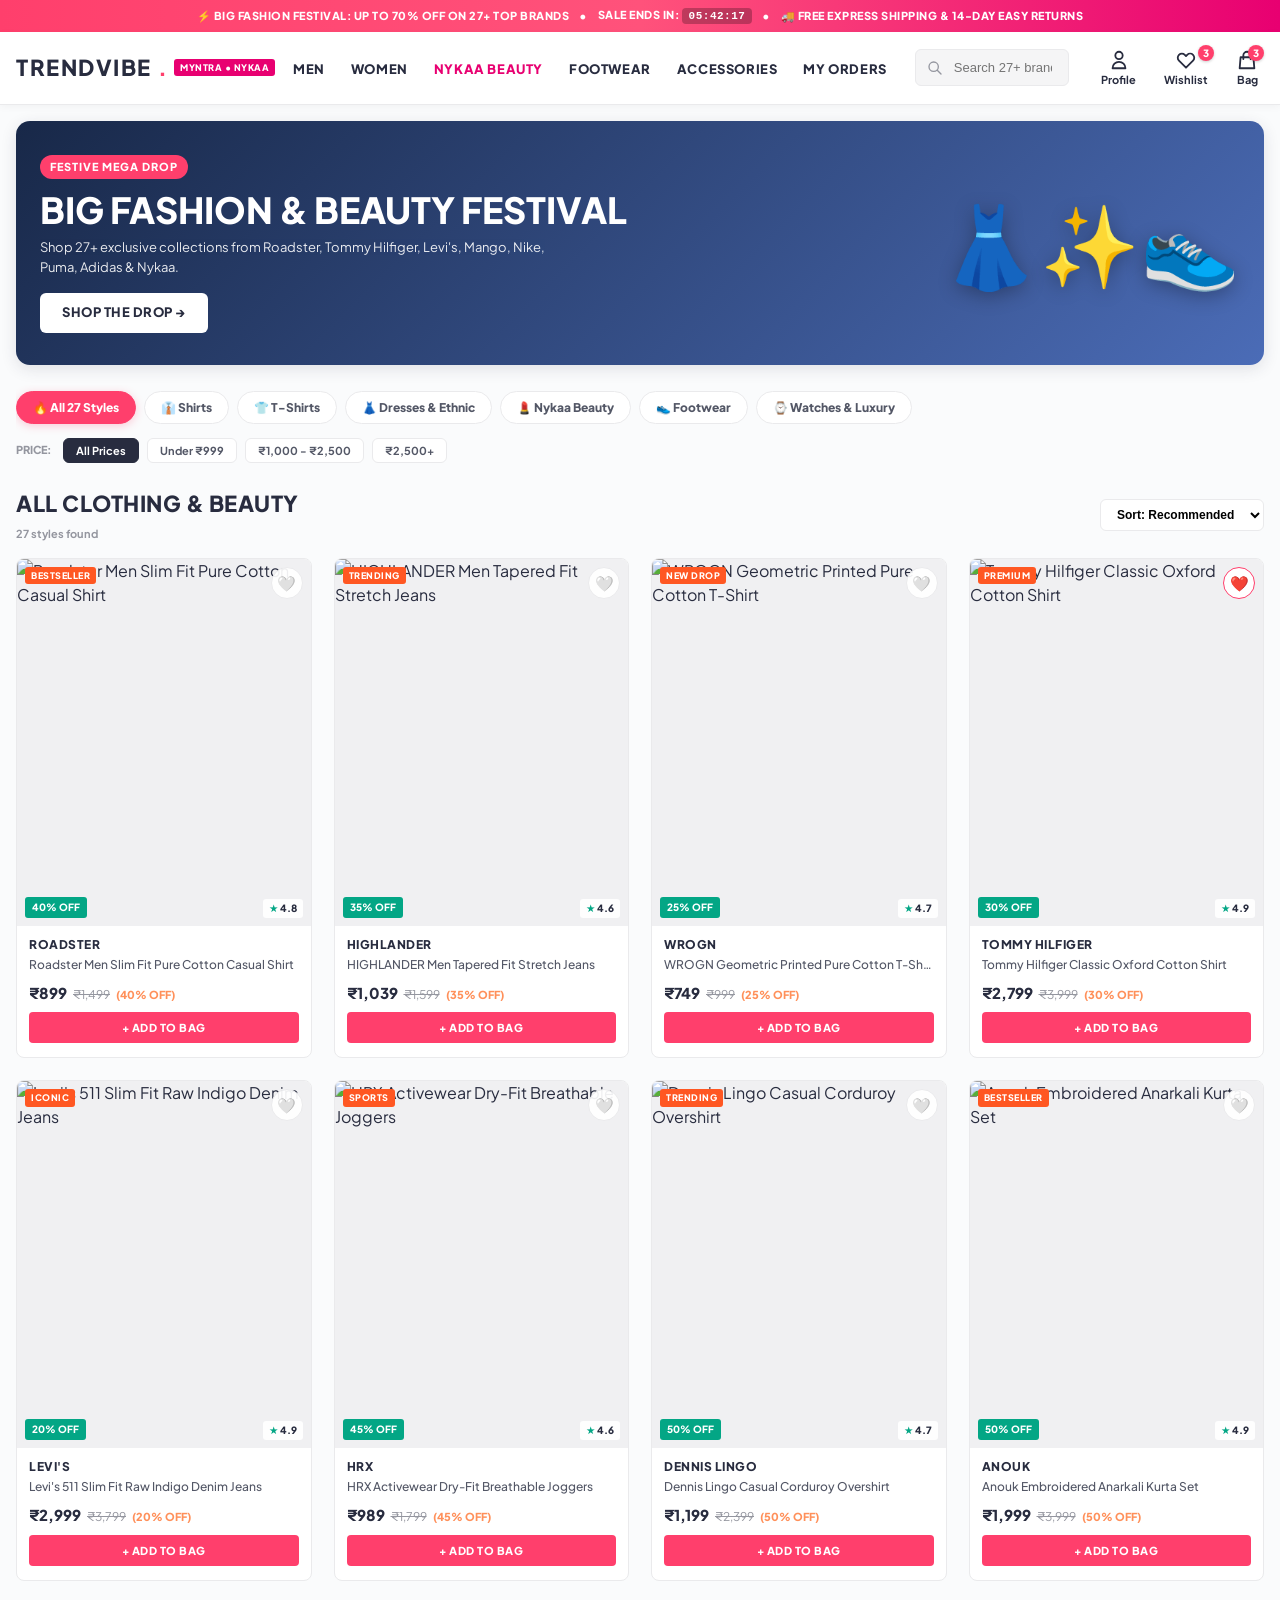
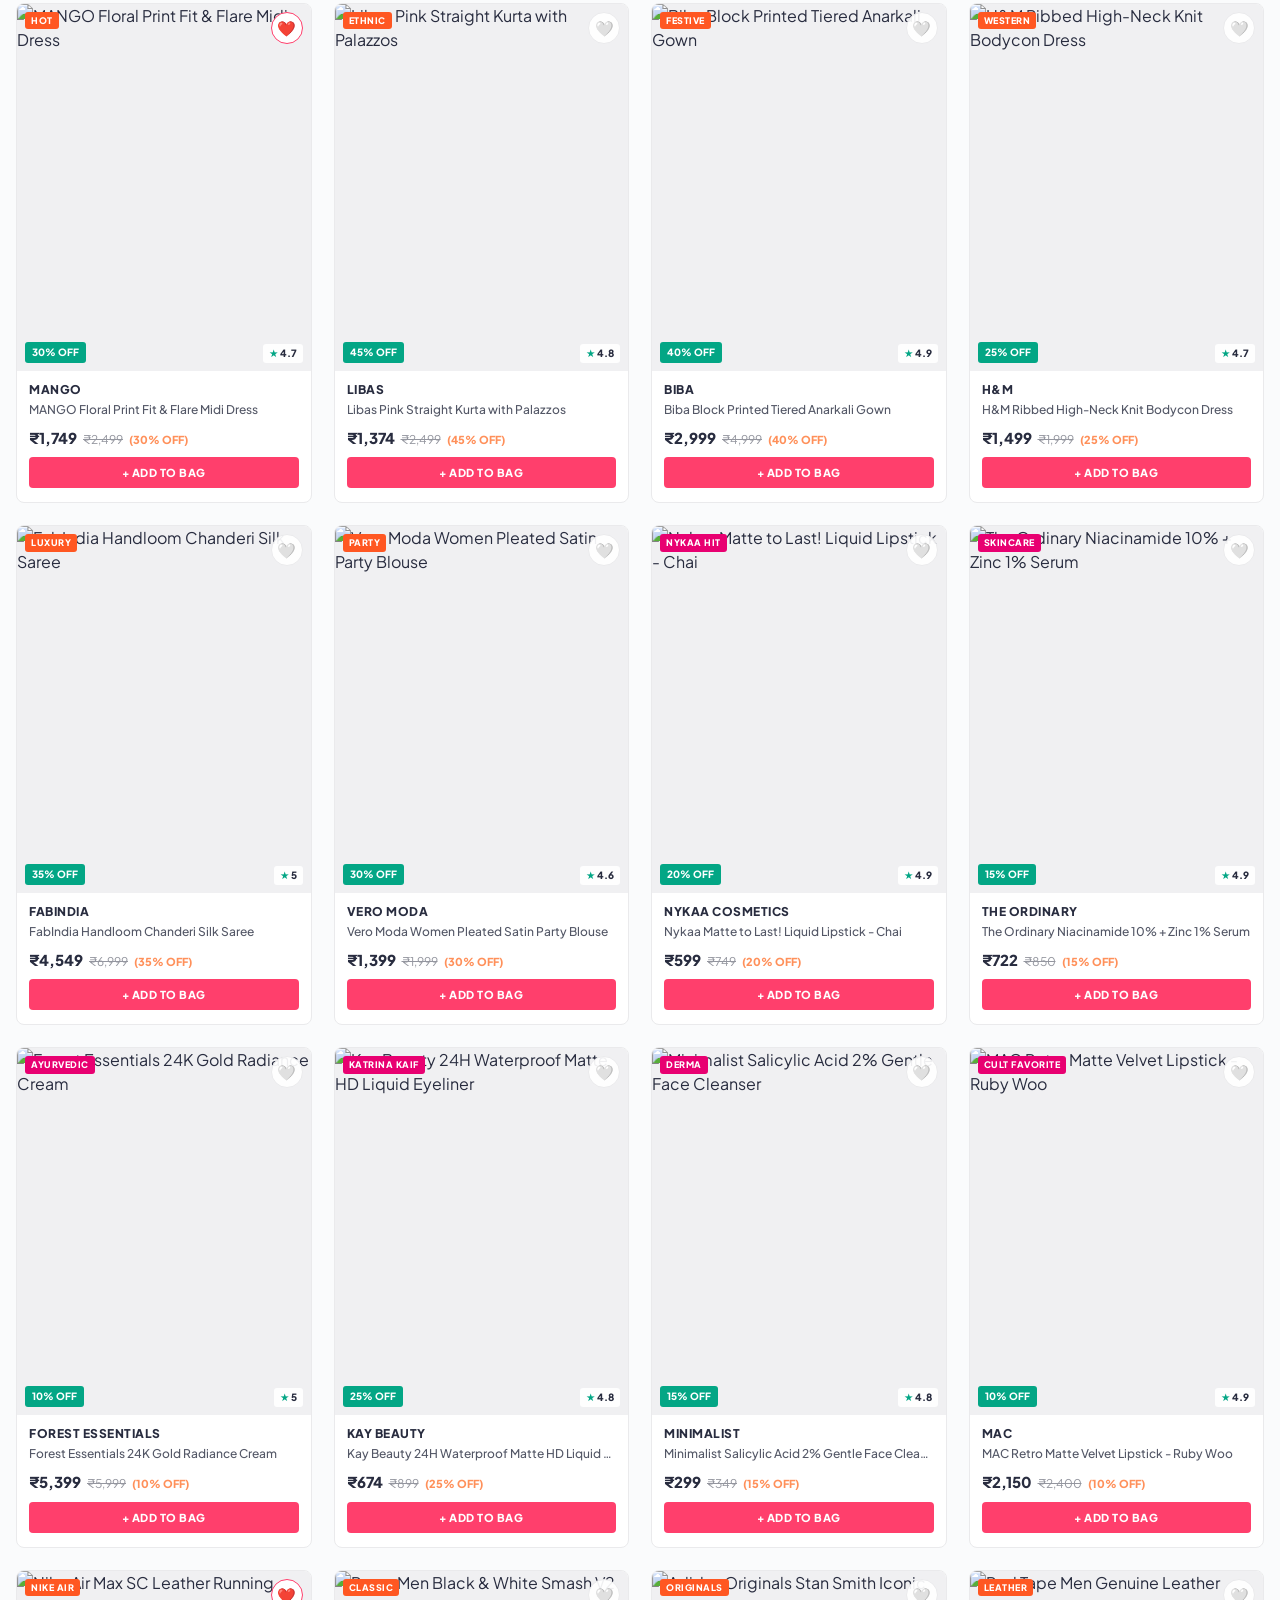
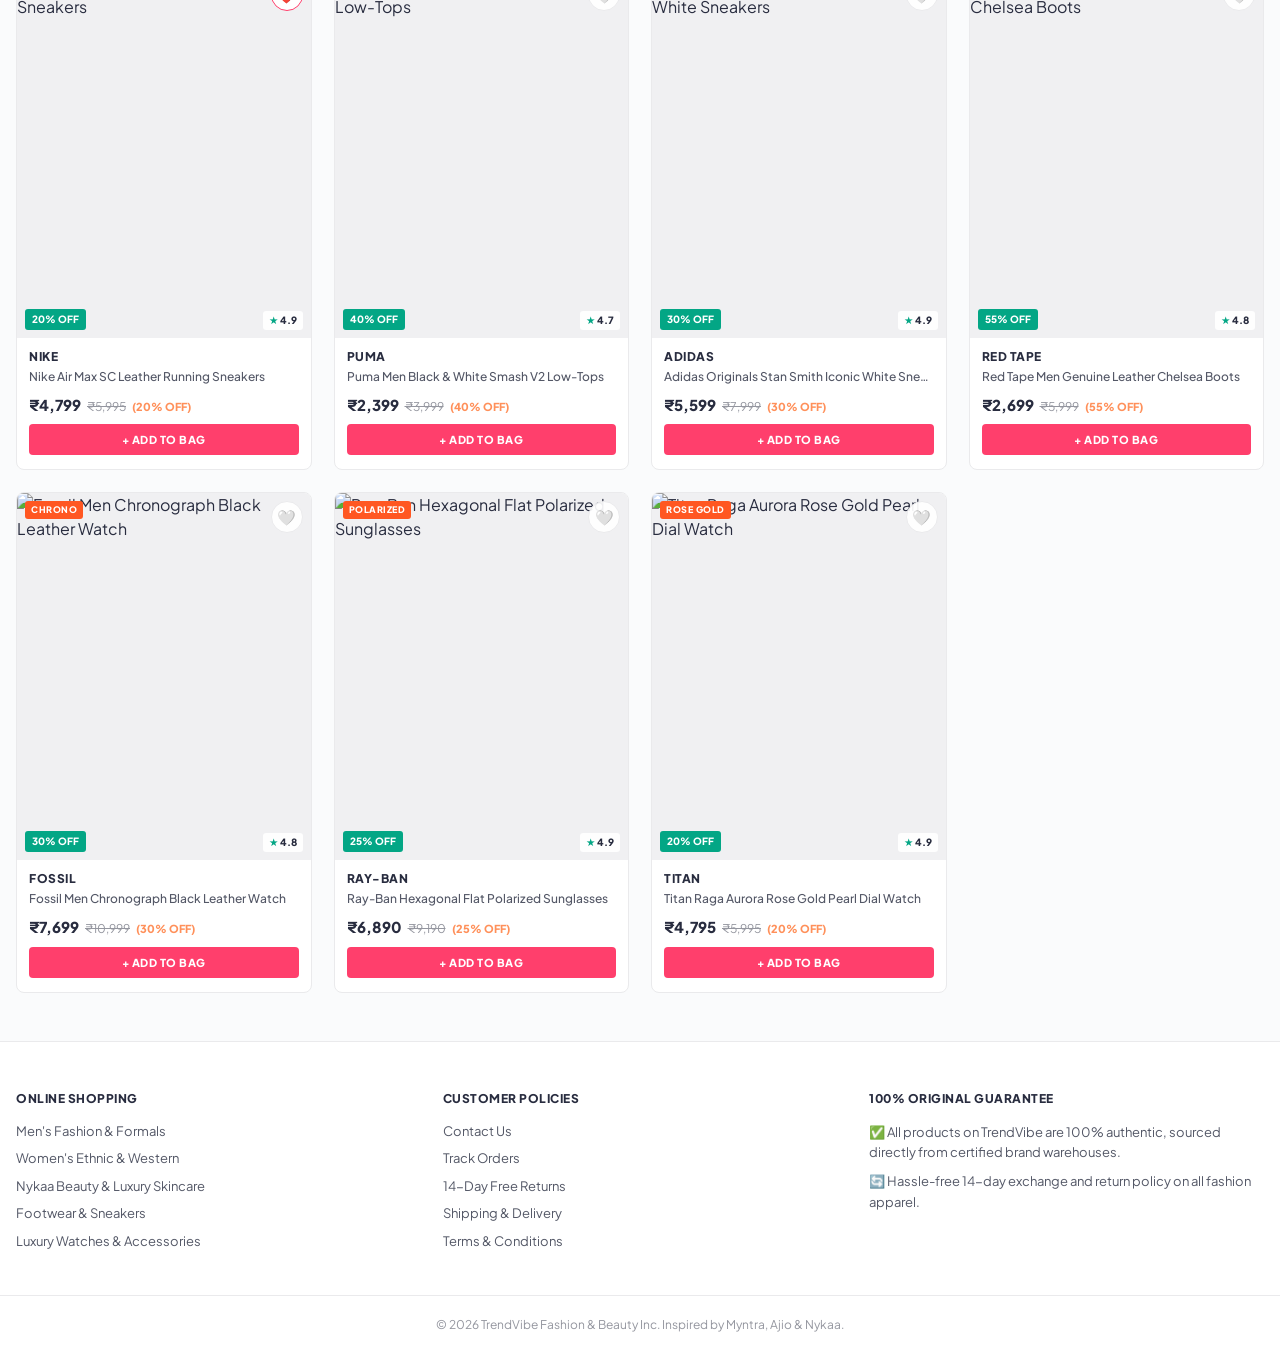
==== commit ba901717: "Update live storefront with 27 curated fashion products and category filters" ====
--- a/index.html
+++ b/index.html
@@ -154,7 +154,7 @@
             letter-spacing: 0.5px;
         }
 
-        /* Desktop Nav Links (Pure Fashion & Consumer Categories) */
+        /* Desktop Nav Links */
         .desktop-nav-links {
             display: none;
             list-style: none;
@@ -183,7 +183,7 @@
             border-bottom-color: var(--primary);
         }
 
-        /* Search Bar in Header */
+        /* Desktop Search */
         .desktop-search-container {
             display: none;
             flex: 1;
@@ -401,11 +401,11 @@
             .mobile-search-section { display: none; }
         }
 
-        /* Hero Banner (Myntra / Ajio aesthetic) */
+        /* Hero Banner */
         .hero-banner {
             border-radius: var(--radius-lg);
             overflow: hidden;
-            margin: 16px 0 24px;
+            margin: 16px 0 20px;
             background: linear-gradient(135deg, #182848 0%, #4b6cb7 100%);
             color: white;
             padding: 32px 24px;
@@ -416,7 +416,7 @@
             position: relative;
         }
         @media (max-width: 600px) {
-            .hero-banner { padding: 24px 16px; }
+            .hero-banner { padding: 22px 16px; }
             .hero-banner-decor { display: none; }
         }
         .hero-badge-tag {
@@ -429,22 +429,22 @@
             text-transform: uppercase;
             letter-spacing: 1px;
             display: inline-block;
-            margin-bottom: 12px;
+            margin-bottom: 10px;
         }
         .hero-heading {
-            font-size: 28px;
+            font-size: 26px;
             font-weight: 900;
             line-height: 1.15;
-            margin-bottom: 10px;
+            margin-bottom: 8px;
         }
         @media (min-width: 768px) {
-            .hero-heading { font-size: 38px; }
+            .hero-heading { font-size: 36px; }
         }
         .hero-subtext {
-            font-size: 14px;
+            font-size: 13px;
             opacity: 0.9;
-            margin-bottom: 18px;
-            max-width: 500px;
+            margin-bottom: 16px;
+            max-width: 520px;
         }
         .hero-cta-btn {
             background: #ffffff;
@@ -463,13 +463,13 @@
             color: #ffffff;
         }
 
-        /* Horizontal Category Chips */
+        /* Category Chips Bar */
         .category-scroll-container {
             display: flex;
             gap: 8px;
             overflow-x: auto;
             white-space: nowrap;
-            padding: 8px 0 16px;
+            padding: 6px 0 14px;
             scrollbar-width: none;
             -webkit-overflow-scrolling: touch;
         }
@@ -497,15 +497,42 @@
             box-shadow: 0 2px 8px rgba(255, 63, 108, 0.25);
         }
 
-        /* 2-Column Mobile Product Grid (Responsive) */
+        /* Filter Pills (Price Range & Brands) */
+        .filters-toolbar {
+            display: flex;
+            gap: 8px;
+            overflow-x: auto;
+            white-space: nowrap;
+            padding-bottom: 12px;
+            scrollbar-width: none;
+        }
+        .filters-toolbar::-webkit-scrollbar { display: none; }
+        .filter-btn {
+            padding: 5px 12px;
+            border-radius: 6px;
+            font-size: 11px;
+            font-weight: 700;
+            background: #ffffff;
+            border: 1px solid var(--border);
+            color: var(--text-secondary);
+            cursor: pointer;
+            transition: all 0.2s;
+        }
+        .filter-btn.active {
+            background: var(--dark);
+            color: #ffffff;
+            border-color: var(--dark);
+        }
+
+        /* 2-Column Mobile Product Grid */
         .catalog-header {
             display: flex;
             justify-content: space-between;
             align-items: center;
-            margin: 16px 0 14px;
+            margin: 12px 0 14px;
         }
         .catalog-title {
-            font-size: 18px;
+            font-size: 17px;
             font-weight: 900;
             text-transform: uppercase;
             letter-spacing: 0.5px;
@@ -524,13 +551,13 @@
         @media (min-width: 768px) {
             .product-grid {
                 grid-template-columns: repeat(3, 1fr);
-                gap: 20px;
+                gap: 18px;
             }
         }
         @media (min-width: 1024px) {
             .product-grid {
                 grid-template-columns: repeat(4, 1fr);
-                gap: 24px;
+                gap: 22px;
             }
         }
 
@@ -593,6 +620,22 @@
             border-color: var(--primary);
             background: #ffffff;
         }
+
+        .badge-flair {
+            position: absolute;
+            top: 8px;
+            left: 8px;
+            background: var(--dark);
+            color: white;
+            font-size: 9px;
+            font-weight: 800;
+            padding: 2px 6px;
+            border-radius: 3px;
+            letter-spacing: 0.5px;
+            text-transform: uppercase;
+        }
+        .badge-flair.hot { background: #ff5722; }
+        .badge-flair.nykaa { background: var(--nykaa-pink); }
 
         .discount-badge-ribbon {
             position: absolute;
@@ -604,6 +647,20 @@
             font-weight: 800;
             padding: 3px 7px;
             border-radius: 3px;
+        }
+
+        .rating-star-tag {
+            position: absolute;
+            bottom: 8px;
+            right: 8px;
+            background: rgba(255,255,255,0.92);
+            font-size: 10px;
+            font-weight: 800;
+            padding: 2px 6px;
+            border-radius: 3px;
+            display: flex;
+            align-items: center;
+            gap: 2px;
         }
 
         .product-body {
@@ -836,7 +893,7 @@
         .modal-container {
             background: white;
             border-radius: var(--radius-lg);
-            max-width: 700px;
+            max-width: 720px;
             width: 100%;
             max-height: 90vh;
             overflow-y: auto;
@@ -918,7 +975,7 @@
 
     <!-- Top Announcement Bar -->
     <div class="top-banner">
-        <span>⚡ BIG FASHION FESTIVAL: UP TO 70% OFF ON TOP BRANDS</span>
+        <span>⚡ BIG FASHION FESTIVAL: UP TO 70% OFF ON 27+ TOP BRANDS</span>
         <span>&bull;</span>
         <span>Sale Ends in: <span id="flashTimer" class="countdown-timer">05:42:19</span></span>
         <span>&bull;</span>
@@ -928,7 +985,6 @@
     <!-- Header / Navbar -->
     <header class="site-header">
         <div class="container navbar-content">
-            <!-- Mobile Menu Toggle Button -->
             <button class="mobile-menu-btn" onclick="toggleDrawer(true)">☰</button>
 
             <!-- Brand Logo -->
@@ -936,7 +992,7 @@
                 TRENDVIBE<span class="accent">.</span> <span class="badge-tag">MYNTRA &bull; NYKAA</span>
             </div>
 
-            <!-- Desktop Nav Links (Pure Fashion Storefront) -->
+            <!-- Desktop Nav Links -->
             <ul class="desktop-nav-links">
                 <li><a onclick="filterByGender('Men', this)" id="desk-men">MEN</a></li>
                 <li><a onclick="filterByGender('Women', this)" id="desk-women">WOMEN</a></li>
@@ -949,25 +1005,22 @@
             <!-- Desktop Search Bar -->
             <div class="desktop-search-container">
                 <svg class="search-icon-svg" fill="none" stroke="currentColor" viewBox="0 0 24 24"><path stroke-linecap="round" stroke-linejoin="round" stroke-width="2" d="M21 21l-6-6m2-5a7 7 0 11-14 0 7 7 0 0114 0z"/></svg>
-                <input type="text" class="search-input-field" placeholder="Search for brands, shirts, dresses, lipsticks..." onkeyup="handleSearch(this.value)">
+                <input type="text" class="search-input-field" placeholder="Search 27+ brands, shirts, dresses, lipsticks..." onkeyup="handleSearch(this.value)">
             </div>
 
             <!-- Right Actions -->
             <div class="nav-actions">
-                <!-- User Profile Dropdown Icon -->
                 <button class="action-icon-btn" onclick="switchView('orders')">
                     <svg fill="none" stroke="currentColor" viewBox="0 0 24 24"><path stroke-linecap="round" stroke-linejoin="round" stroke-width="2" d="M16 7a4 4 0 11-8 0 4 4 0 018 0zM12 14a7 7 0 00-7 7h14a7 7 0 00-7-7z"/></svg>
                     <span>Profile</span>
                 </button>
 
-                <!-- Wishlist Icon -->
                 <button class="action-icon-btn" onclick="switchView('wishlist')">
                     <svg fill="none" stroke="currentColor" viewBox="0 0 24 24"><path stroke-linecap="round" stroke-linejoin="round" stroke-width="2" d="M4.318 6.318a4.5 4.5 0 000 6.364L12 20.364l7.682-7.682a4.5 4.5 0 00-6.364-6.364L12 7.636l-1.318-1.318a4.5 4.5 0 00-6.364 0z"/></svg>
                     <span>Wishlist</span>
                     <span id="wishlist-badge" class="badge-counter" style="display: none;">0</span>
                 </button>
 
-                <!-- Bag / Cart Icon -->
                 <button class="action-icon-btn" onclick="switchView('cart')">
                     <svg fill="none" stroke="currentColor" viewBox="0 0 24 24"><path stroke-linecap="round" stroke-linejoin="round" stroke-width="2" d="M16 11V7a4 4 0 00-8 0v4M5 9h14l1 12H4L5 9z"/></svg>
                     <span>Bag</span>
@@ -983,26 +1036,26 @@
             <div class="drawer-header">
                 <button class="drawer-close" onclick="toggleDrawer(false)">✕</button>
                 <div style="font-size: 18px; font-weight: 900;">TRENDVIBE FASHION</div>
-                <div style="font-size: 12px; opacity: 0.9;">Welcome to India's Premier Store</div>
+                <div style="font-size: 12px; opacity: 0.9;">India's Luxury Lifestyle Destination</div>
             </div>
             <div class="drawer-body">
                 <div class="drawer-item" onclick="switchView('shop'); filterByGender('All'); toggleDrawer(false);">
-                    🔥 All Trending Collections
+                    🔥 All 27 Trending Styles
                 </div>
                 <div class="drawer-item" onclick="switchView('shop'); filterByGender('Men'); toggleDrawer(false);">
-                    👔 Men's Fashion &amp; Casuals
+                    👔 Men's Store (Shirts, Jeans, T-Shirts)
                 </div>
                 <div class="drawer-item" onclick="switchView('shop'); filterByGender('Women'); toggleDrawer(false);">
-                    👗 Women's Ethnic &amp; Western
+                    👗 Women's Ethnic &amp; Western Dresses
                 </div>
                 <div class="drawer-item" onclick="switchView('shop'); filterCategory('Beauty'); toggleDrawer(false);" style="color: var(--nykaa-pink);">
-                    💄 Nykaa Beauty &amp; Skincare
+                    💄 Nykaa Beauty &amp; Luxury Skincare
                 </div>
                 <div class="drawer-item" onclick="switchView('shop'); filterCategory('Shoes'); toggleDrawer(false);">
-                    👟 Footwear &amp; Sneakers
+                    👟 Footwear &amp; Sneakers (Nike &bull; Puma &bull; Adidas)
                 </div>
                 <div class="drawer-item" onclick="switchView('shop'); filterCategory('Watches'); toggleDrawer(false);">
-                    ⌚ Luxury Watches &amp; Accessories
+                    ⌚ Watches &amp; Accessories (Fossil &bull; Titan &bull; Ray-Ban)
                 </div>
                 <div class="drawer-divider"></div>
                 <div class="drawer-item" onclick="switchView('wishlist'); toggleDrawer(false);">
@@ -1018,7 +1071,7 @@
         </div>
     </div>
 
-    <!-- Mobile Bottom App Navigation Bar (Clean Consumer App Feel) -->
+    <!-- Mobile Bottom App Navigation Bar -->
     <nav class="bottom-nav">
         <button id="bnav-shop" class="bottom-nav-item active" onclick="switchView('shop')">
             <svg fill="none" stroke="currentColor" viewBox="0 0 24 24"><path stroke-linecap="round" stroke-linejoin="round" stroke-width="2" d="M3 12l2-2m0 0l7-7 7 7M5 10v10a1 1 0 001 1h3m10-11l2 2m-2-2v10a1 1 0 01-1 1h-3m-6 0a1 1 0 001-1v-4a1 1 0 011-1h2a1 1 0 011 1v4a1 1 0 001 1m-6 0h6"/></svg>
@@ -1042,12 +1095,12 @@
         </button>
     </nav>
 
-    <!-- Mobile Search Section (Only on Mobile) -->
+    <!-- Mobile Search Section -->
     <div class="mobile-search-section">
         <div class="container">
             <div style="position: relative;">
                 <svg class="search-icon-svg" fill="none" stroke="currentColor" viewBox="0 0 24 24"><path stroke-linecap="round" stroke-linejoin="round" stroke-width="2" d="M21 21l-6-6m2-5a7 7 0 11-14 0 7 7 0 0114 0z"/></svg>
-                <input type="text" class="search-input-field" placeholder="Search brands, shirts, dresses, lipsticks..." onkeyup="handleSearch(this.value)">
+                <input type="text" class="search-input-field" placeholder="Search 27+ brands, shirts, dresses, lipsticks..." onkeyup="handleSearch(this.value)">
             </div>
         </div>
     </div>
@@ -1063,7 +1116,7 @@
                     <span class="hero-badge-tag">Festive Mega Drop</span>
                     <h1 class="hero-heading">BIG FASHION &amp; BEAUTY FESTIVAL</h1>
                     <p class="hero-subtext">
-                        Explore handpicked styles from Roadster, Mango, Nike, Puma, and authentic Nykaa luxury cosmetics.
+                        Shop 27+ exclusive collections from Roadster, Tommy Hilfiger, Levi's, Mango, Nike, Puma, Adidas &amp; Nykaa.
                     </p>
                     <a href="#productGrid" class="hero-cta-btn">Shop The Drop &rarr;</a>
                 </div>
@@ -1072,29 +1125,39 @@
                 </div>
             </div>
 
-            <!-- Horizontal Swipeable Category Chips -->
+            <!-- Horizontal Category Chips -->
             <div class="category-scroll-container">
-                <button class="cat-chip active" onclick="filterCategory('All', this)">🔥 All Fashion</button>
+                <button class="cat-chip active" onclick="filterCategory('All', this)">🔥 All 27 Styles</button>
                 <button class="cat-chip" onclick="filterCategory('Shirts', this)">👔 Shirts</button>
                 <button class="cat-chip" onclick="filterCategory('T-Shirts', this)">👕 T-Shirts</button>
                 <button class="cat-chip" onclick="filterCategory('Dresses', this)">👗 Dresses &amp; Ethnic</button>
                 <button class="cat-chip" onclick="filterCategory('Beauty', this)">💄 Nykaa Beauty</button>
                 <button class="cat-chip" onclick="filterCategory('Shoes', this)">👟 Footwear</button>
-                <button class="cat-chip" onclick="filterCategory('Watches', this)">⌚ Watches</button>
+                <button class="cat-chip" onclick="filterCategory('Watches', this)">⌚ Watches &amp; Luxury</button>
+            </div>
+
+            <!-- Secondary Filters Toolbar (Price Range) -->
+            <div class="filters-toolbar">
+                <span style="font-size: 11px; font-weight: 800; color: var(--text-muted); align-self: center; margin-right: 4px;">PRICE:</span>
+                <button class="filter-btn active" onclick="filterPrice('All', this)">All Prices</button>
+                <button class="filter-btn" onclick="filterPrice('under999', this)">Under &#8377;999</button>
+                <button class="filter-btn" onclick="filterPrice('1000to2500', this)">&#8377;1,000 - &#8377;2,500</button>
+                <button class="filter-btn" onclick="filterPrice('above2500', this)">&#8377;2,500+</button>
             </div>
 
             <!-- Catalog Header with Sort Dropdown -->
             <div class="catalog-header">
                 <div>
                     <h2 id="catalogTitle" class="catalog-title">All Clothing &amp; Beauty</h2>
-                    <span id="catalogCount" style="font-size: 11px; color: var(--text-muted); font-weight: 700;">12 styles found</span>
+                    <span id="catalogCount" style="font-size: 11px; color: var(--text-muted); font-weight: 700;">27 styles found</span>
                 </div>
                 <div>
                     <select id="sortSelect" onchange="handleSort(this.value)" style="padding: 7px 12px; border-radius: 6px; border: 1px solid var(--border); font-size: 12px; font-weight: 700; background: white; outline: none; cursor: pointer;">
-                        <option value="featured">Recommended</option>
+                        <option value="featured">Sort: Recommended</option>
                         <option value="price-low">Price: Low to High</option>
                         <option value="price-high">Price: High to Low</option>
                         <option value="discount">Highest Discount</option>
+                        <option value="rating">Highest Rated</option>
                     </select>
                 </div>
             </div>
@@ -1151,9 +1214,9 @@
             <div class="footer-col">
                 <h4>ONLINE SHOPPING</h4>
                 <ul>
-                    <li><a href="#" onclick="filterByGender('Men')">Men's Fashion</a></li>
+                    <li><a href="#" onclick="filterByGender('Men')">Men's Fashion &amp; Formals</a></li>
                     <li><a href="#" onclick="filterByGender('Women')">Women's Ethnic &amp; Western</a></li>
-                    <li><a href="#" onclick="filterCategory('Beauty')">Nykaa Beauty &amp; Cosmetics</a></li>
+                    <li><a href="#" onclick="filterCategory('Beauty')">Nykaa Beauty &amp; Luxury Skincare</a></li>
                     <li><a href="#" onclick="filterCategory('Shoes')">Footwear &amp; Sneakers</a></li>
                     <li><a href="#" onclick="filterCategory('Watches')">Luxury Watches &amp; Accessories</a></li>
                 </ul>
@@ -1183,9 +1246,10 @@
         </div>
     </footer>
 
-    <!-- CLIENT APPLICATION LOGIC -->
+    <!-- CLIENT APPLICATION LOGIC (27 Products & Consumer Features) -->
     <script>
         let products = [
+            // MEN FASHION
             {
                 id: 1,
                 name: "Roadster Men Slim Fit Pure Cotton Casual Shirt",
@@ -1197,6 +1261,7 @@
                 discountPercent: 40,
                 rating: 4.8,
                 reviewsCount: 1420,
+                badge: "BESTSELLER",
                 sizes: ["S", "M", "L", "XL"],
                 imageUrl: "https://images.unsplash.com/photo-1596755094514-f87e34085b2c?auto=format&fit=crop&w=800&q=80",
                 description: "Olive green slim fit pure cotton casual shirt. Has a spread collar, long sleeves, curved hem, and one patch pocket. 100% breathable."
@@ -1212,6 +1277,7 @@
                 discountPercent: 35,
                 rating: 4.6,
                 reviewsCount: 890,
+                badge: "TRENDING",
                 sizes: ["30", "32", "34", "36"],
                 imageUrl: "https://images.unsplash.com/photo-1541099649105-f69ad21f3246?auto=format&fit=crop&w=800&q=80",
                 description: "Dark blue washed 5-pocket mid-rise stretch denim jeans, clean look with light fade."
@@ -1227,12 +1293,79 @@
                 discountPercent: 25,
                 rating: 4.7,
                 reviewsCount: 650,
+                badge: "NEW DROP",
                 sizes: ["S", "M", "L", "XL"],
                 imageUrl: "https://images.unsplash.com/photo-1521572267360-ee0c2909d518?auto=format&fit=crop&w=800&q=80",
                 description: "Navy blue and white printed T-shirt, round neck, bio-washed for ultra softness."
             },
             {
                 id: 4,
+                name: "Tommy Hilfiger Classic Oxford Cotton Shirt",
+                brand: "TOMMY HILFIGER",
+                category: "Shirts",
+                gender: "Men",
+                price: 2799,
+                originalPrice: 3999,
+                discountPercent: 30,
+                rating: 4.9,
+                reviewsCount: 520,
+                badge: "PREMIUM",
+                sizes: ["39", "40", "42", "44"],
+                imageUrl: "https://images.unsplash.com/photo-1602810318383-e386cc2a3ccf?auto=format&fit=crop&w=800&q=80",
+                description: "Classic button-down collar Oxford shirt in sky blue with signature embroidered flag on chest."
+            },
+            {
+                id: 5,
+                name: "Levi's 511 Slim Fit Raw Indigo Denim Jeans",
+                brand: "LEVI'S",
+                category: "Pants",
+                gender: "Men",
+                price: 2999,
+                originalPrice: 3799,
+                discountPercent: 20,
+                rating: 4.9,
+                reviewsCount: 2100,
+                badge: "ICONIC",
+                sizes: ["30", "32", "34", "36"],
+                imageUrl: "https://images.unsplash.com/photo-1542272604-780c96856592?auto=format&fit=crop&w=800&q=80",
+                description: "Authentic Levi's 511 slim fit stretch denim in dark indigo with trademark red tab on back pocket."
+            },
+            {
+                id: 6,
+                name: "HRX Activewear Dry-Fit Breathable Joggers",
+                brand: "HRX",
+                category: "Pants",
+                gender: "Men",
+                price: 989,
+                originalPrice: 1799,
+                discountPercent: 45,
+                rating: 4.6,
+                reviewsCount: 780,
+                badge: "SPORTS",
+                sizes: ["S", "M", "L", "XL"],
+                imageUrl: "https://images.unsplash.com/photo-1552902865-b72c031ac5ea?auto=format&fit=crop&w=800&q=80",
+                description: "Athletic training joggers with moisture-wicking technology and reflective side tape."
+            },
+            {
+                id: 7,
+                name: "Dennis Lingo Casual Corduroy Overshirt",
+                brand: "DENNIS LINGO",
+                category: "Shirts",
+                gender: "Men",
+                price: 1199,
+                originalPrice: 2399,
+                discountPercent: 50,
+                rating: 4.7,
+                reviewsCount: 340,
+                badge: "TRENDING",
+                sizes: ["M", "L", "XL"],
+                imageUrl: "https://images.unsplash.com/photo-1598033129183-c4f50c736f10?auto=format&fit=crop&w=800&q=80",
+                description: "Rich camel brown corduroy jacket shirt, relaxed drop shoulder with twin chest flap pockets."
+            },
+
+            // WOMEN FASHION
+            {
+                id: 8,
                 name: "Anouk Embroidered Anarkali Kurta Set",
                 brand: "ANOUK",
                 category: "Dresses",
@@ -1242,12 +1375,13 @@
                 discountPercent: 50,
                 rating: 4.9,
                 reviewsCount: 2310,
+                badge: "BESTSELLER",
                 sizes: ["XS", "S", "M", "L", "XL"],
                 imageUrl: "https://images.unsplash.com/photo-1610030469983-98e550d6193c?auto=format&fit=crop&w=800&q=80",
                 description: "Burgundy and gold embroidered Anarkali kurta with trousers and organza dupatta."
             },
             {
-                id: 5,
+                id: 9,
                 name: "MANGO Floral Print Fit & Flare Midi Dress",
                 brand: "MANGO",
                 category: "Dresses",
@@ -1257,12 +1391,13 @@
                 discountPercent: 30,
                 rating: 4.7,
                 reviewsCount: 420,
+                badge: "HOT",
                 sizes: ["S", "M", "L"],
                 imageUrl: "https://images.unsplash.com/photo-1572804013309-59a88b7e92f1?auto=format&fit=crop&w=800&q=80",
                 description: "Sage green floral print midi dress, sweetheart neckline and puff sleeves."
             },
             {
-                id: 6,
+                id: 10,
                 name: "Libas Pink Straight Kurta with Palazzos",
                 brand: "LIBAS",
                 category: "Dresses",
@@ -1272,12 +1407,79 @@
                 discountPercent: 45,
                 rating: 4.8,
                 reviewsCount: 1890,
+                badge: "ETHNIC",
                 sizes: ["S", "M", "L"],
                 imageUrl: "https://images.unsplash.com/photo-1583391733956-3750e0ff4e8b?auto=format&fit=crop&w=800&q=80",
                 description: "Dusty pink straight calf-length kurta with keyhole neck, paired with palazzos."
             },
             {
-                id: 7,
+                id: 11,
+                name: "Biba Block Printed Tiered Anarkali Gown",
+                brand: "BIBA",
+                category: "Dresses",
+                gender: "Women",
+                price: 2999,
+                originalPrice: 4999,
+                discountPercent: 40,
+                rating: 4.9,
+                reviewsCount: 880,
+                badge: "FESTIVE",
+                sizes: ["S", "M", "L", "XL"],
+                imageUrl: "https://images.unsplash.com/photo-1617627143750-d86bc21e42bb?auto=format&fit=crop&w=800&q=80",
+                description: "Royal teal blue block-printed floor-length Anarkali gown with gota patti borders and sequin yoke."
+            },
+            {
+                id: 12,
+                name: "H&M Ribbed High-Neck Knit Bodycon Dress",
+                brand: "H&M",
+                category: "Dresses",
+                gender: "Women",
+                price: 1499,
+                originalPrice: 1999,
+                discountPercent: 25,
+                rating: 4.7,
+                reviewsCount: 620,
+                badge: "WESTERN",
+                sizes: ["XS", "S", "M", "L"],
+                imageUrl: "https://images.unsplash.com/photo-1539109136881-3be0616acf4b?auto=format&fit=crop&w=800&q=80",
+                description: "Soft black ribbed knit midi dress with side slit, high turtle neckline, and long sleeves."
+            },
+            {
+                id: 13,
+                name: "FabIndia Handloom Chanderi Silk Saree",
+                brand: "FABINDIA",
+                category: "Dresses",
+                gender: "Women",
+                price: 4549,
+                originalPrice: 6999,
+                discountPercent: 35,
+                rating: 5.0,
+                reviewsCount: 310,
+                badge: "LUXURY",
+                sizes: ["Free Size"],
+                imageUrl: "https://images.unsplash.com/photo-1610030469668-935cb7462002?auto=format&fit=crop&w=800&q=80",
+                description: "Traditional magenta and golden zari handloom Chanderi silk saree with matching blouse piece."
+            },
+            {
+                id: 14,
+                name: "Vero Moda Women Pleated Satin Party Blouse",
+                brand: "VERO MODA",
+                category: "Shirts",
+                gender: "Women",
+                price: 1399,
+                originalPrice: 1999,
+                discountPercent: 30,
+                rating: 4.6,
+                reviewsCount: 290,
+                badge: "PARTY",
+                sizes: ["XS", "S", "M"],
+                imageUrl: "https://images.unsplash.com/photo-1564257631407-4deb1f99d992?auto=format&fit=crop&w=800&q=80",
+                description: "Emerald green cowl neck sleeveless satin top with delicate pleats and button closure."
+            },
+
+            // NYKAA BEAUTY & COSMETICS
+            {
+                id: 15,
                 name: "Nykaa Matte to Last! Liquid Lipstick - Chai",
                 brand: "NYKAA COSMETICS",
                 category: "Beauty",
@@ -1287,12 +1489,13 @@
                 discountPercent: 20,
                 rating: 4.9,
                 reviewsCount: 5120,
+                badge: "NYKAA HIT",
                 sizes: ["4.2 ml"],
                 imageUrl: "https://images.unsplash.com/photo-1586495777744-4413f21062fa?auto=format&fit=crop&w=800&q=80",
                 description: "Transfer-proof, 12-hour ultra-lightweight matte liquid lipstick infused with Vitamin E."
             },
             {
-                id: 8,
+                id: 16,
                 name: "The Ordinary Niacinamide 10% + Zinc 1% Serum",
                 brand: "THE ORDINARY",
                 category: "Beauty",
@@ -1302,12 +1505,79 @@
                 discountPercent: 15,
                 rating: 4.9,
                 reviewsCount: 4200,
+                badge: "SKINCARE",
                 sizes: ["30 ml", "60 ml"],
                 imageUrl: "https://images.unsplash.com/photo-1620916566398-39f1143ab7be?auto=format&fit=crop&w=800&q=80",
                 description: "High-strength vitamin and mineral blemish formula. Reduces pore congestion."
             },
             {
-                id: 9,
+                id: 17,
+                name: "Forest Essentials 24K Gold Radiance Cream",
+                brand: "FOREST ESSENTIALS",
+                category: "Beauty",
+                gender: "Women",
+                price: 5399,
+                originalPrice: 5999,
+                discountPercent: 10,
+                rating: 5.0,
+                reviewsCount: 310,
+                badge: "AYURVEDIC",
+                sizes: ["50 gm"],
+                imageUrl: "https://images.unsplash.com/photo-1522337360788-8b13dee7a37e?auto=format&fit=crop&w=800&q=80",
+                description: "Ayurvedic anti-aging day cream infused with 24K pure gold bhasma and saffron."
+            },
+            {
+                id: 18,
+                name: "Kay Beauty 24H Waterproof Matte HD Liquid Eyeliner",
+                brand: "KAY BEAUTY",
+                category: "Beauty",
+                gender: "Women",
+                price: 674,
+                originalPrice: 899,
+                discountPercent: 25,
+                rating: 4.8,
+                reviewsCount: 1640,
+                badge: "KATRINA KAIF",
+                sizes: ["3.5 ml"],
+                imageUrl: "https://images.unsplash.com/photo-1512496015851-a90fb38ba796?auto=format&fit=crop&w=800&q=80",
+                description: "Deep black precision felt tip liquid eyeliner with smudge-proof, 24-hour stay formula."
+            },
+            {
+                id: 19,
+                name: "Minimalist Salicylic Acid 2% Gentle Face Cleanser",
+                brand: "MINIMALIST",
+                category: "Beauty",
+                gender: "Women",
+                price: 299,
+                originalPrice: 349,
+                discountPercent: 15,
+                rating: 4.8,
+                reviewsCount: 2890,
+                badge: "DERMA",
+                sizes: ["100 ml"],
+                imageUrl: "https://images.unsplash.com/photo-1556228720-195a672e8a03?auto=format&fit=crop&w=800&q=80",
+                description: "Sulfate-free exfoliating cleanser with LHA and Zinc for acne control and oil balance."
+            },
+            {
+                id: 20,
+                name: "MAC Retro Matte Velvet Lipstick - Ruby Woo",
+                brand: "MAC",
+                category: "Beauty",
+                gender: "Women",
+                price: 2150,
+                originalPrice: 2400,
+                discountPercent: 10,
+                rating: 4.9,
+                reviewsCount: 3500,
+                badge: "CULT FAVORITE",
+                sizes: ["3 gm"],
+                imageUrl: "https://images.unsplash.com/photo-1599733589046-10c005739ef9?auto=format&fit=crop&w=800&q=80",
+                description: "Iconic vivid blue-red matte lipstick with long-wearing non-feathering formula."
+            },
+
+            // FOOTWEAR & SNEAKERS
+            {
+                id: 21,
                 name: "Nike Air Max SC Leather Running Sneakers",
                 brand: "NIKE",
                 category: "Shoes",
@@ -1317,12 +1587,13 @@
                 discountPercent: 20,
                 rating: 4.9,
                 reviewsCount: 940,
+                badge: "NIKE AIR",
                 sizes: ["UK 7", "UK 8", "UK 9", "UK 10"],
                 imageUrl: "https://images.unsplash.com/photo-1542291026-7eec264c27ff?auto=format&fit=crop&w=800&q=80",
                 description: "White and royal blue track style sneakers with visible Air cushioning."
             },
             {
-                id: 10,
+                id: 22,
                 name: "Puma Men Black & White Smash V2 Low-Tops",
                 brand: "PUMA",
                 category: "Shoes",
@@ -1332,12 +1603,47 @@
                 discountPercent: 40,
                 rating: 4.7,
                 reviewsCount: 1120,
+                badge: "CLASSIC",
                 sizes: ["UK 7", "UK 8", "UK 9"],
                 imageUrl: "https://images.unsplash.com/photo-1608231387042-66d1773070a5?auto=format&fit=crop&w=800&q=80",
                 description: "Classic tennis silhouette in soft black suede with signature Puma formstrip."
             },
             {
-                id: 11,
+                id: 23,
+                name: "Adidas Originals Stan Smith Iconic White Sneakers",
+                brand: "ADIDAS",
+                category: "Shoes",
+                gender: "Men",
+                price: 5599,
+                originalPrice: 7999,
+                discountPercent: 30,
+                rating: 4.9,
+                reviewsCount: 1820,
+                badge: "ORIGINALS",
+                sizes: ["UK 7", "UK 8", "UK 9", "UK 10"],
+                imageUrl: "https://images.unsplash.com/photo-1584735935682-2f2b69dff9d2?auto=format&fit=crop&w=800&q=80",
+                description: "Timeless minimalist court sneaker with perforated 3-Stripes and green heel tab."
+            },
+            {
+                id: 24,
+                name: "Red Tape Men Genuine Leather Chelsea Boots",
+                brand: "RED TAPE",
+                category: "Shoes",
+                gender: "Men",
+                price: 2699,
+                originalPrice: 5999,
+                discountPercent: 55,
+                rating: 4.8,
+                reviewsCount: 650,
+                badge: "LEATHER",
+                sizes: ["UK 7", "UK 8", "UK 9"],
+                imageUrl: "https://images.unsplash.com/photo-1638247025967-b4e38f787b76?auto=format&fit=crop&w=800&q=80",
+                description: "Handcrafted rich cognac brown ankle Chelsea boots with stretch side panels and TPR sole."
+            },
+
+            // ACCESSORIES & WATCHES
+            {
+                id: 25,
                 name: "Fossil Men Chronograph Black Leather Watch",
                 brand: "FOSSIL",
                 category: "Watches",
@@ -1347,35 +1653,54 @@
                 discountPercent: 30,
                 rating: 4.8,
                 reviewsCount: 450,
+                badge: "CHRONO",
                 sizes: ["Standard 44mm"],
                 imageUrl: "https://images.unsplash.com/photo-1524805444758-089113d48a6d?auto=format&fit=crop&w=800&q=80",
                 description: "Gunmetal stainless steel case with genuine black leather strap. 50m water resistance."
             },
             {
-                id: 12,
-                name: "Forest Essentials 24K Gold Radiance Cream",
-                brand: "FOREST ESSENTIALS",
-                category: "Beauty",
+                id: 26,
+                name: "Ray-Ban Hexagonal Flat Polarized Sunglasses",
+                brand: "RAY-BAN",
+                category: "Watches",
+                gender: "Men",
+                price: 6890,
+                originalPrice: 9190,
+                discountPercent: 25,
+                rating: 4.9,
+                reviewsCount: 820,
+                badge: "POLARIZED",
+                sizes: ["Standard 51mm"],
+                imageUrl: "https://images.unsplash.com/photo-1511499767150-a48a237f0083?auto=format&fit=crop&w=800&q=80",
+                description: "Gold polished hexagonal metal frame with classic G-15 green polarized lenses."
+            },
+            {
+                id: 27,
+                name: "Titan Raga Aurora Rose Gold Pearl Dial Watch",
+                brand: "TITAN",
+                category: "Watches",
                 gender: "Women",
-                price: 5399,
-                originalPrice: 5999,
-                discountPercent: 10,
-                rating: 5.0,
-                reviewsCount: 310,
-                sizes: ["50 gm"],
-                imageUrl: "https://images.unsplash.com/photo-1522337360788-8b13dee7a37e?auto=format&fit=crop&w=800&q=80",
-                description: "Ayurvedic anti-aging day cream infused with 24K pure gold bhasma and saffron."
+                price: 4795,
+                originalPrice: 5995,
+                discountPercent: 20,
+                rating: 4.9,
+                reviewsCount: 510,
+                badge: "ROSE GOLD",
+                sizes: ["Standard 32mm"],
+                imageUrl: "https://images.unsplash.com/photo-1522335789203-aabd1fc54bc9?auto=format&fit=crop&w=800&q=80",
+                description: "Jewelry-inspired rose gold wristwatch with mother-of-pearl dial and Swarovski crystal accents."
             }
         ];
 
         let cart = [
             { productId: 1, size: "M", quantity: 1, price: 899 },
-            { productId: 7, size: "4.2 ml", quantity: 2, price: 599 }
+            { productId: 15, size: "4.2 ml", quantity: 2, price: 599 }
         ];
-        let wishlist = [4, 9];
+        let wishlist = [4, 9, 21];
         let appliedCoupon = null;
         let selectedGender = "All";
         let selectedCategory = "All";
+        let selectedPriceRange = "All";
         let searchQuery = "";
         let currentSort = "featured";
 
@@ -1388,7 +1713,7 @@
                 courier: "Bluedart Express (AWB: 8829410)",
                 items: [
                     { productId: 1, size: "M", quantity: 1, price: 899 },
-                    { productId: 7, size: "4.2 ml", quantity: 2, price: 599 }
+                    { productId: 15, size: "4.2 ml", quantity: 2, price: 599 }
                 ]
             },
             {
@@ -1398,7 +1723,7 @@
                 total: 1999,
                 courier: "Delhivery Surface (Delivered)",
                 items: [
-                    { productId: 4, size: "M", quantity: 1, price: 1999 }
+                    { productId: 8, size: "M", quantity: 1, price: 1999 }
                 ]
             }
         ];
@@ -1452,6 +1777,11 @@
             let filtered = products.filter(p => {
                 if (selectedGender !== "All" && p.gender !== selectedGender) return false;
                 if (selectedCategory !== "All" && p.category !== selectedCategory) return false;
+
+                if (selectedPriceRange === "under999" && p.price >= 1000) return false;
+                if (selectedPriceRange === "1000to2500" && (p.price < 1000 || p.price > 2500)) return false;
+                if (selectedPriceRange === "above2500" && p.price <= 2500) return false;
+
                 if (searchQuery) {
                     const q = searchQuery.toLowerCase();
                     return p.name.toLowerCase().includes(q) || p.brand.toLowerCase().includes(q) || p.category.toLowerCase().includes(q);
@@ -1462,6 +1792,7 @@
             if (currentSort === "price-low") filtered.sort((a,b) => a.price - b.price);
             else if (currentSort === "price-high") filtered.sort((a,b) => b.price - a.price);
             else if (currentSort === "discount") filtered.sort((a,b) => b.discountPercent - a.discountPercent);
+            else if (currentSort === "rating") filtered.sort((a,b) => b.rating - a.rating);
 
             document.getElementById('catalogCount').innerText = `${filtered.length} styles found`;
 
@@ -1474,7 +1805,9 @@
                             <button class="wishlist-heart-btn ${isWishlisted ? 'active' : ''}" onclick="toggleWishlist(${p.id}, event)">
                                 ${isWishlisted ? '❤️' : '🤍'}
                             </button>
+                            <span class="badge-flair ${p.category === 'Beauty' ? 'nykaa' : 'hot'}">${p.badge}</span>
                             <span class="discount-badge-ribbon">${p.discountPercent}% OFF</span>
+                            <div class="rating-star-tag"><span style="color: var(--success);">★</span> ${p.rating}</div>
                         </div>
                         <div class="product-body">
                             <div class="brand-name">${p.brand}</div>
@@ -1503,6 +1836,13 @@
         function filterCategory(cat, btn) {
             selectedCategory = cat;
             document.querySelectorAll('.cat-chip').forEach(c => c.classList.remove('active'));
+            if (btn) btn.classList.add('active');
+            renderCatalog();
+        }
+
+        function filterPrice(range, btn) {
+            selectedPriceRange = range;
+            document.querySelectorAll('.filters-toolbar .filter-btn').forEach(b => b.classList.remove('active'));
             if (btn) btn.classList.add('active');
             renderCatalog();
         }
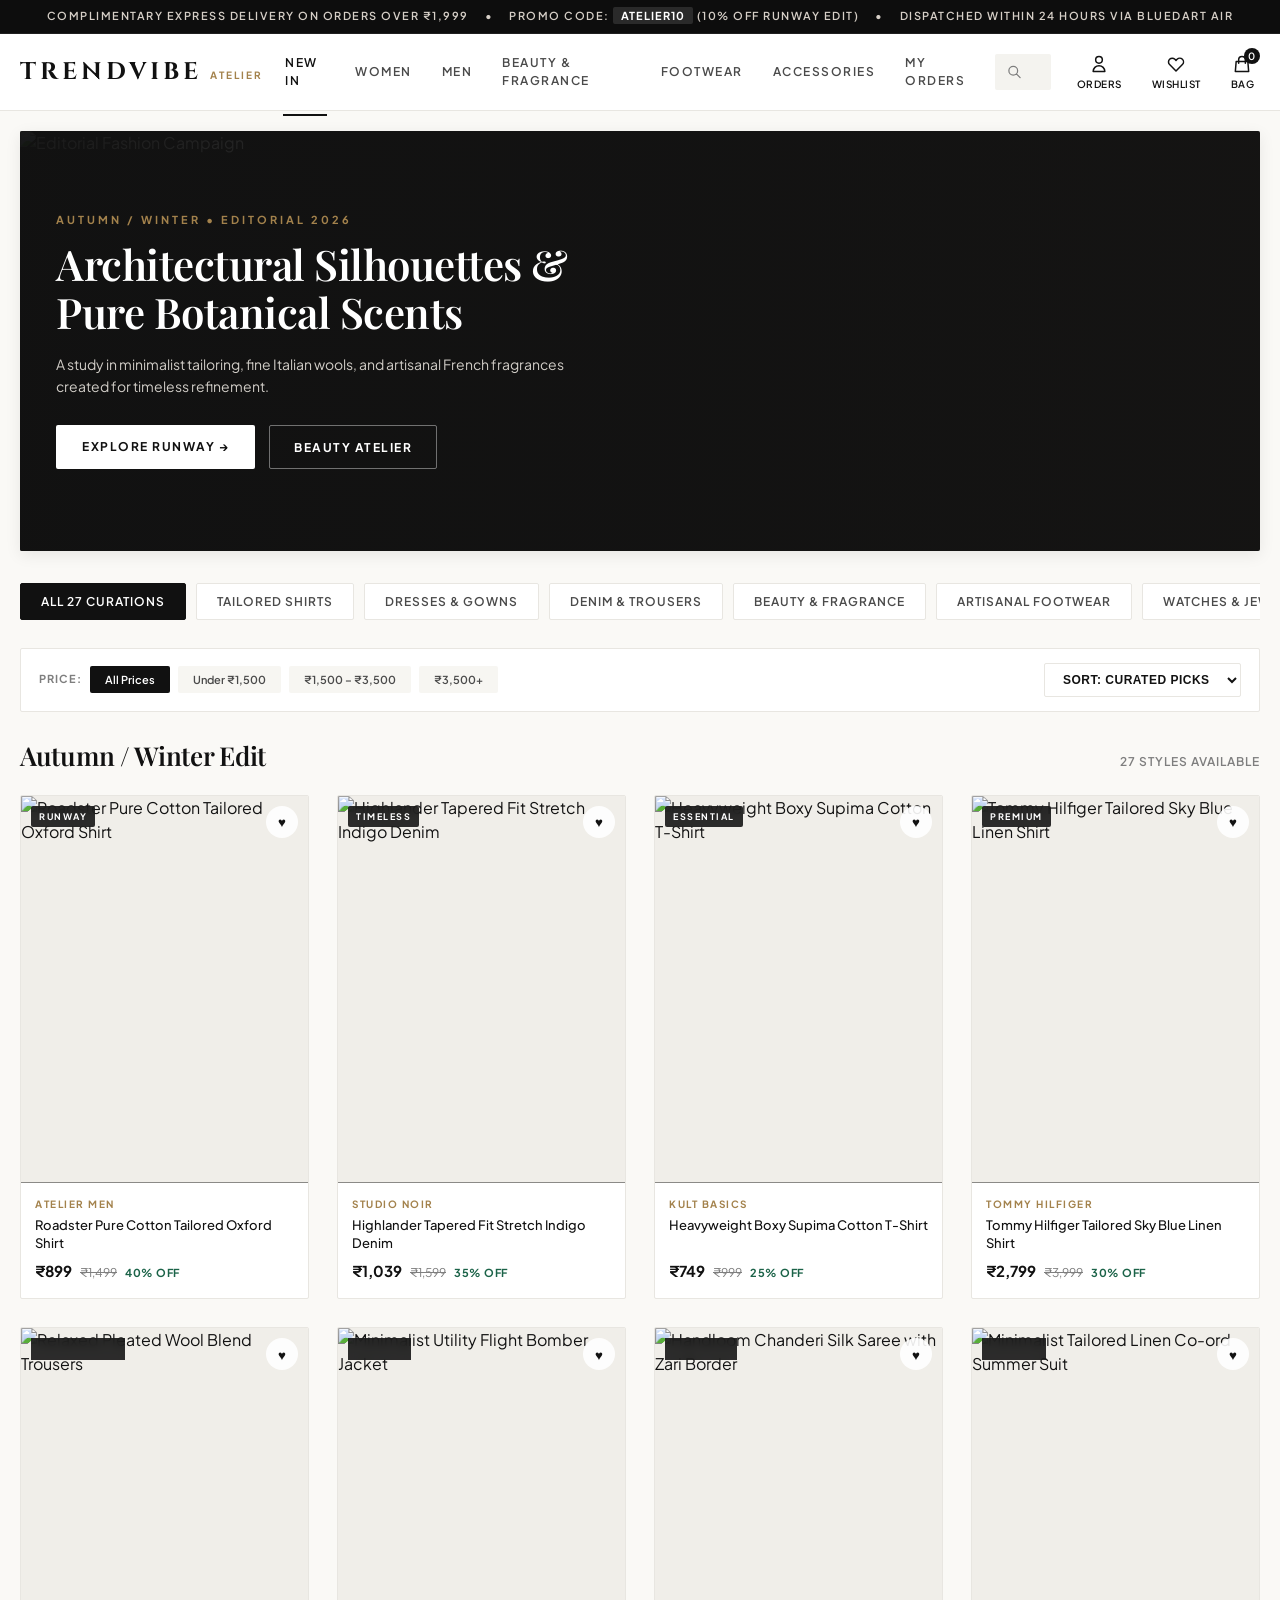
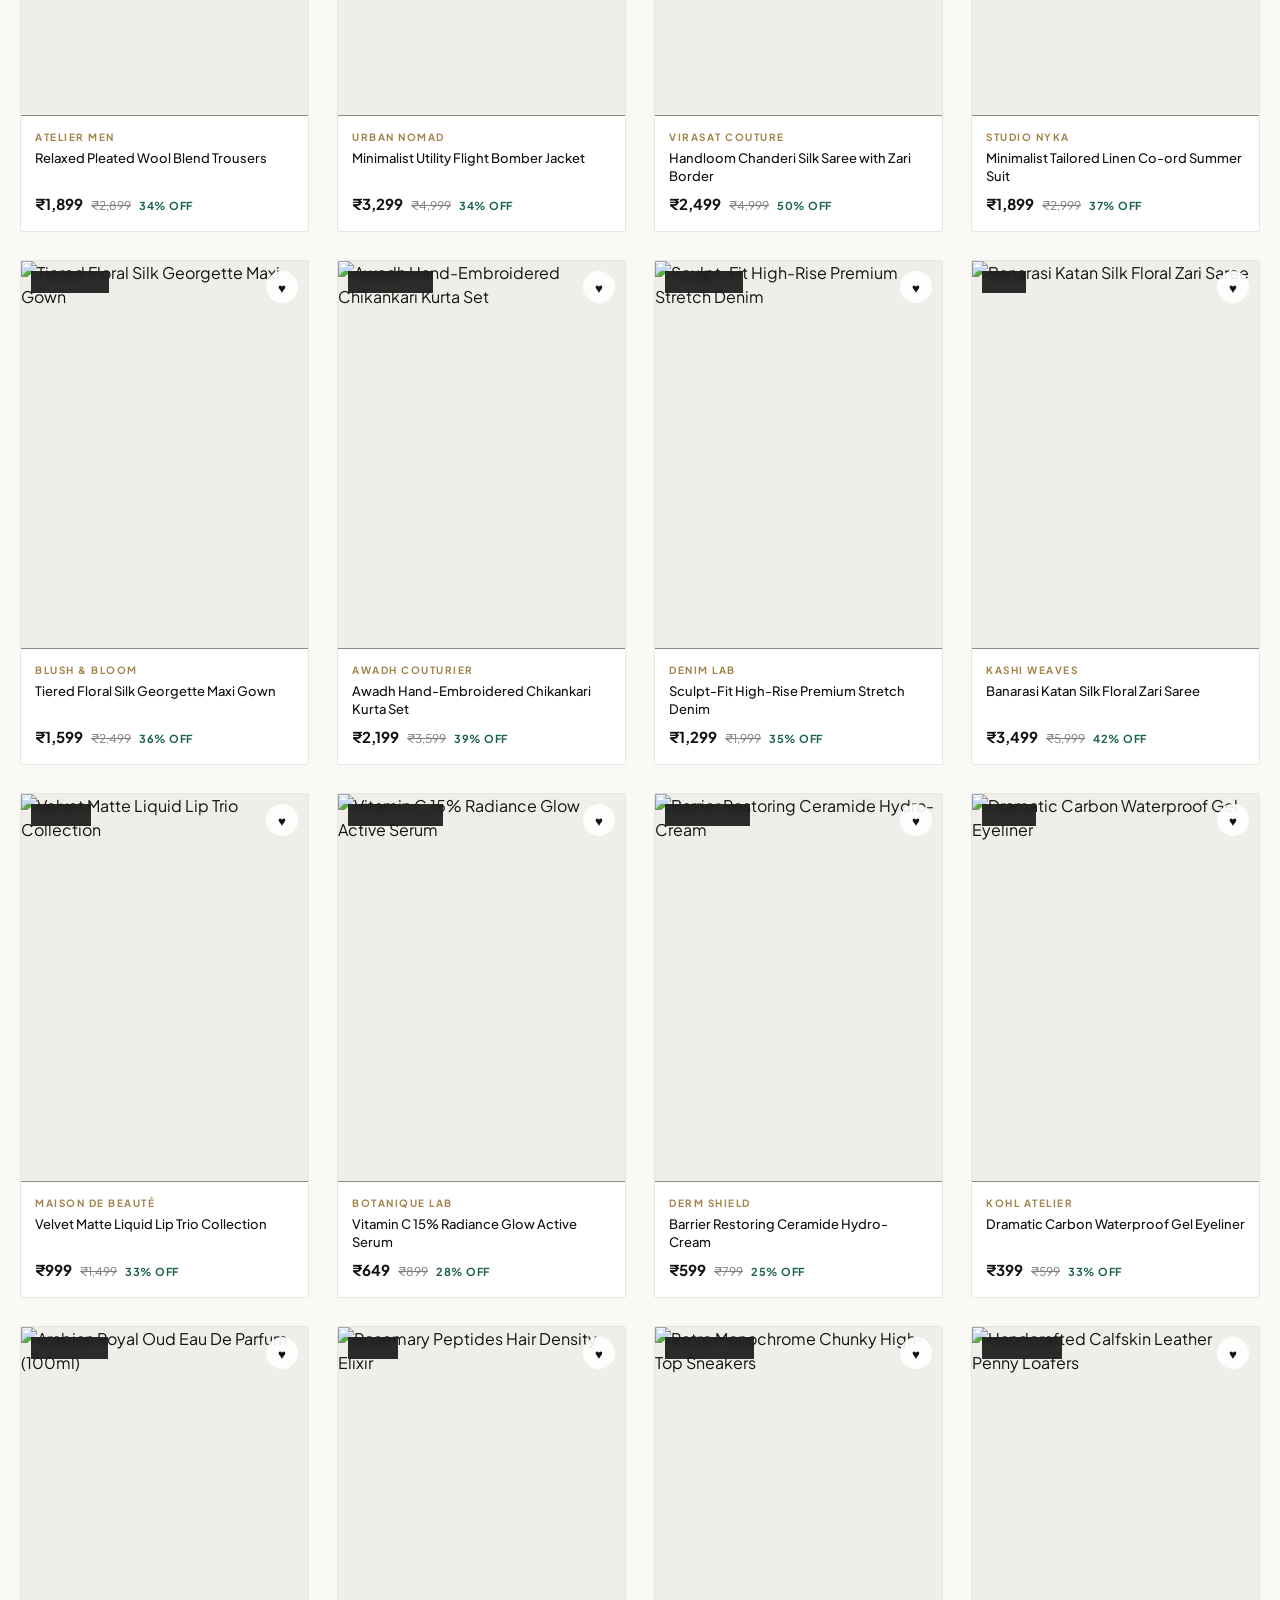
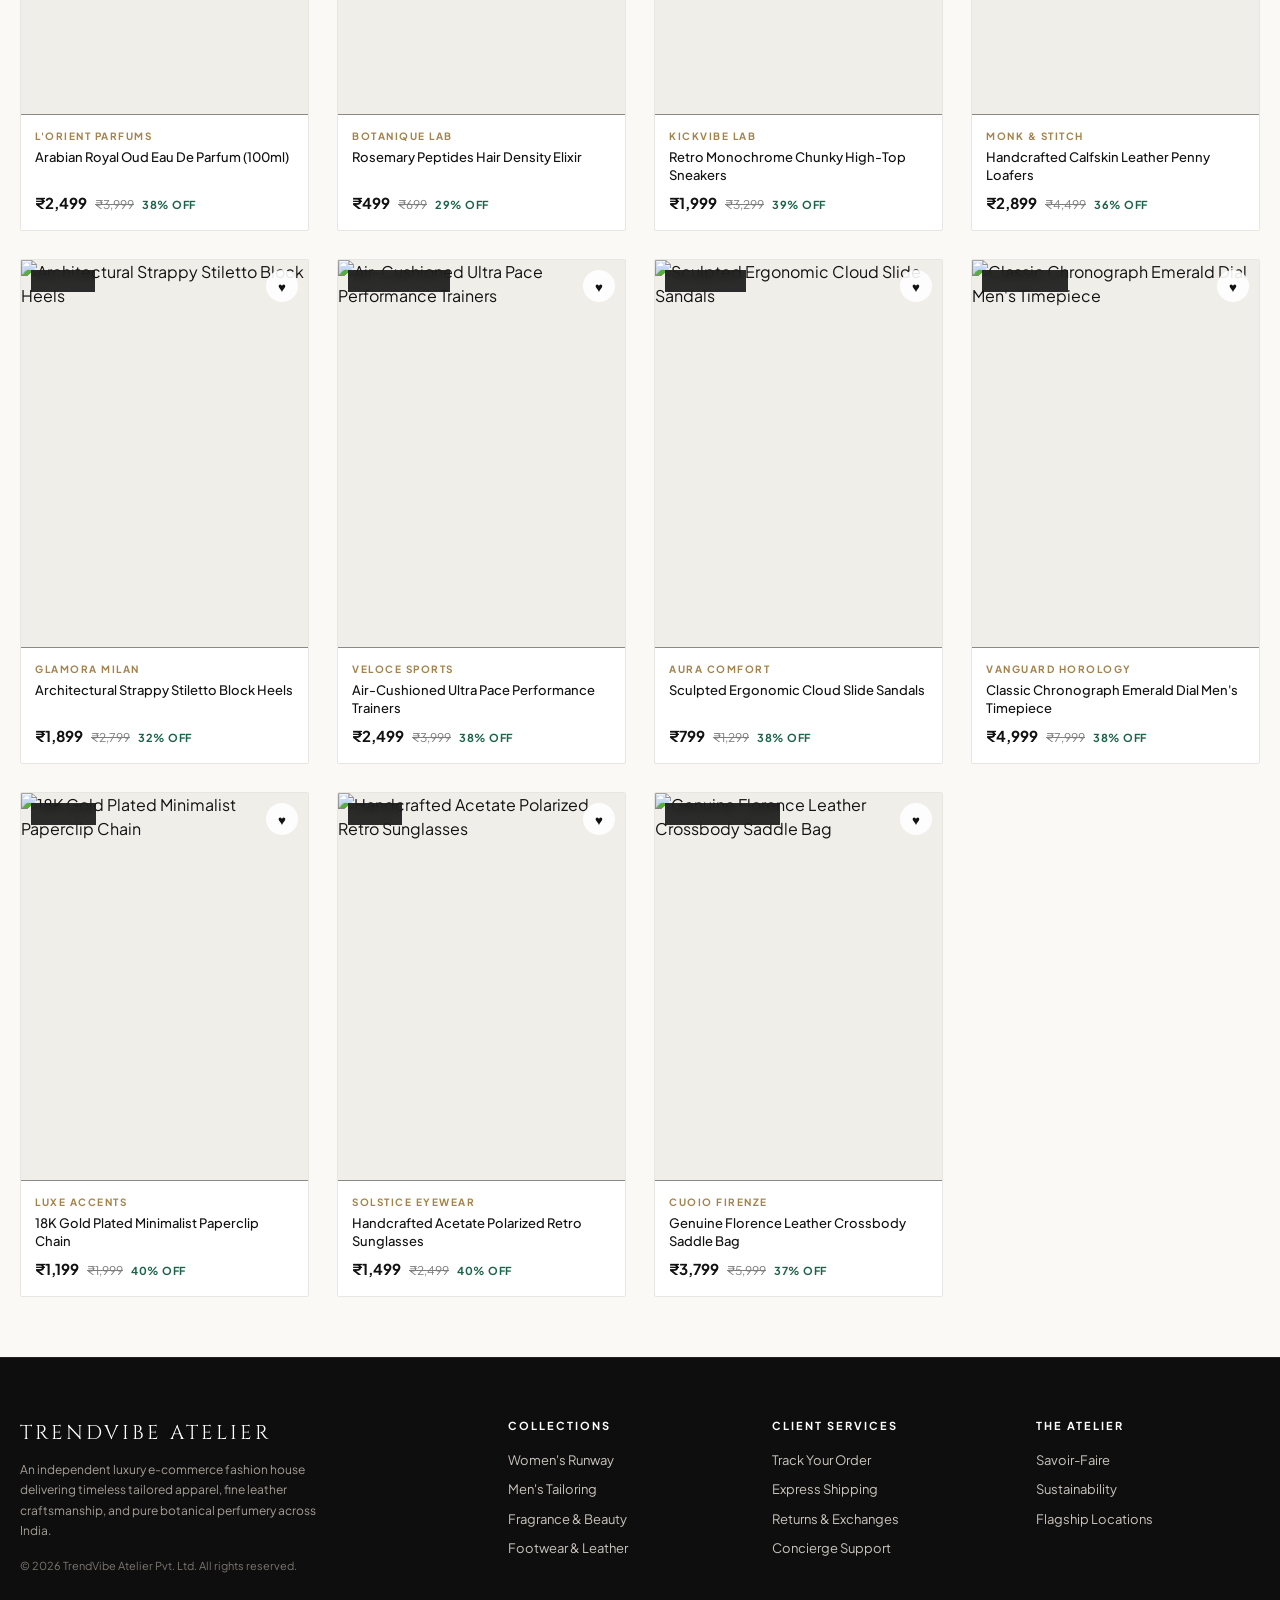
==== commit 83987994: "Deploy luxury Zara-inspired storefront theme with realistic payment, order tracking, and GST invoice" ====
--- a/index.html
+++ b/index.html
@@ -3,32 +3,36 @@
 <head>
     <meta charset="UTF-8">
     <meta name="viewport" content="width=device-width, initial-scale=1.0, maximum-scale=1.0, user-scalable=no, viewport-fit=cover">
-    <title>TrendVibe &bull; India's Biggest Fashion &amp; Beauty Festival (Myntra &bull; Ajio &bull; Nykaa)</title>
+    <title>TRENDVIBE ATELIER &bull; Haute Couture &amp; Luxury Beauty Collection</title>
     <link rel="preconnect" href="https://fonts.googleapis.com">
     <link rel="preconnect" href="https://fonts.gstatic.com" crossorigin>
-    <link href="https://fonts.googleapis.com/css2?family=Plus+Jakarta+Sans:wght@300;400;500;600;700;800;900&display=swap" rel="stylesheet">
+    <link href="https://fonts.googleapis.com/css2?family=Cinzel:wght@500;600;700;800&family=Playfair+Display:ital,wght@0,400;0,600;0,700;1,400;1,600&family=Plus+Jakarta+Sans:wght@300;400;500;600;700;800&display=swap" rel="stylesheet">
     <style>
         :root {
-            --primary: #ff3f6c;          /* Iconic Myntra coral-pink */
-            --primary-hover: #e02f5a;
-            --primary-light: #fff1f4;
-            --nykaa-pink: #e80071;        /* Nykaa beauty accent */
-            --dark: #282c3f;              /* Deep charcoal */
-            --text-secondary: #535766;
-            --text-muted: #94969f;
-            --border: #eaeaec;
-            --bg-main: #f5f5f6;
+            --primary: #111111;
+            --primary-hover: #262626;
+            --accent: #a3824c;
+            --accent-hover: #8c6e3b;
+            --accent-subtle: #f9f6f0;
+            --dark: #121212;
+            --text-secondary: #4a4a4a;
+            --text-muted: #7e7e7e;
+            --border: #e8e6e1;
+            --border-dark: #2a2a2a;
+            --bg-main: #faf9f6;
             --surface: #ffffff;
-            --success: #03a685;
-            --warning: #ff905a;
-            --danger: #ff5252;
-            --shadow-sm: 0 1px 4px rgba(40, 44, 63, 0.08);
-            --shadow-md: 0 4px 16px rgba(40, 44, 63, 0.12);
-            --shadow-lg: 0 12px 32px rgba(40, 44, 63, 0.16);
-            --radius-sm: 4px;
-            --radius-md: 8px;
-            --radius-lg: 14px;
-            --font-family: 'Plus Jakarta Sans', -apple-system, BlinkMacSystemFont, sans-serif;
+            --success: #1b6348;
+            --warning: #b36b28;
+            --danger: #9c2e2e;
+            --shadow-sm: 0 1px 3px rgba(0, 0, 0, 0.05);
+            --shadow-md: 0 4px 16px rgba(0, 0, 0, 0.08);
+            --shadow-lg: 0 16px 36px rgba(0, 0, 0, 0.12);
+            --radius-sm: 2px;
+            --radius-md: 4px;
+            --radius-lg: 8px;
+            --font-serif: 'Playfair Display', Georgia, serif;
+            --font-brand: 'Cinzel', 'Playfair Display', Georgia, serif;
+            --font-sans: 'Plus Jakarta Sans', -apple-system, BlinkMacSystemFont, sans-serif;
             --bottom-nav-height: 60px;
         }
 
@@ -40,8 +44,8 @@
         }
 
         html, body {
-            font-family: var(--font-family);
-            background-color: #fafbfc;
+            font-family: var(--font-sans);
+            background-color: var(--bg-main);
             color: var(--dark);
             line-height: 1.5;
             -webkit-font-smoothing: antialiased;
@@ -61,48 +65,49 @@
         button { font-family: inherit; }
 
         .container {
-            max-width: 1280px;
+            max-width: 1320px;
             margin: 0 auto;
-            padding: 0 16px;
+            padding: 0 20px;
             width: 100%;
         }
 
-        /* Top Announcement Bar */
+        /* Sleek Atelier Top Bar */
         .top-banner {
-            background: linear-gradient(90deg, #ff3f6c, #ff527b, #e80071);
-            color: #ffffff;
+            background-color: #0d0d0d;
+            color: #d6cfc7;
             text-align: center;
-            padding: 7px 12px;
+            padding: 8px 16px;
             font-size: 11px;
-            font-weight: 800;
-            letter-spacing: 0.5px;
+            font-weight: 600;
+            letter-spacing: 1.5px;
             display: flex;
             justify-content: center;
             align-items: center;
-            gap: 10px;
+            gap: 16px;
             white-space: nowrap;
             overflow-x: auto;
             scrollbar-width: none;
             text-transform: uppercase;
+            border-bottom: 1px solid rgba(255,255,255,0.08);
         }
         .top-banner::-webkit-scrollbar { display: none; }
-        .countdown-timer {
-            background: rgba(0, 0, 0, 0.25);
-            padding: 2px 7px;
-            border-radius: 4px;
-            font-weight: 800;
-            font-size: 11px;
-            font-family: monospace;
+        .promo-code-pill {
+            background: rgba(255, 255, 255, 0.12);
+            padding: 2px 8px;
+            border-radius: var(--radius-sm);
+            color: #ffffff;
+            font-weight: 700;
+            letter-spacing: 1px;
         }
 
         /* Site Header */
         header.site-header {
-            background: #ffffff;
+            background: rgba(255, 255, 255, 0.96);
+            backdrop-filter: blur(12px);
             position: sticky;
             top: 0;
             z-index: 100;
             border-bottom: 1px solid var(--border);
-            box-shadow: 0 2px 8px rgba(0,0,0,0.04);
             width: 100%;
         }
 
@@ -110,123 +115,111 @@
             display: flex;
             align-items: center;
             justify-content: space-between;
-            height: 72px;
-            gap: 16px;
-        }
-
-        .mobile-menu-btn {
-            display: flex;
-            align-items: center;
-            justify-content: center;
-            width: 40px;
-            height: 40px;
-            background: none;
-            border: none;
+            height: 76px;
+            gap: 20px;
+        }
+
+        .brand-logo-wrap {
+            display: flex;
+            align-items: baseline;
+            gap: 8px;
+            cursor: pointer;
+            user-select: none;
+        }
+        .brand-logo {
+            font-family: var(--font-brand);
             font-size: 24px;
-            cursor: pointer;
-            color: var(--dark);
-        }
-
-        @media (min-width: 992px) {
-            .mobile-menu-btn { display: none; }
-        }
-
-        .brand-logo {
-            font-size: 22px;
-            font-weight: 900;
-            letter-spacing: 1.5px;
-            color: var(--dark);
-            display: flex;
-            align-items: center;
-            gap: 6px;
-            cursor: pointer;
-            flex-shrink: 0;
+            font-weight: 700;
+            letter-spacing: 4px;
+            color: var(--primary);
             text-transform: uppercase;
         }
-        .brand-logo .accent { color: var(--primary); }
-        .brand-logo .badge-tag {
-            background: var(--nykaa-pink);
-            color: #fff;
-            font-size: 9px;
-            font-weight: 800;
-            padding: 2px 6px;
-            border-radius: 3px;
-            letter-spacing: 0.5px;
-        }
-
-        /* Desktop Nav Links */
+        .brand-sub {
+            font-size: 10px;
+            letter-spacing: 2px;
+            color: var(--accent);
+            font-weight: 700;
+            text-transform: uppercase;
+        }
+
         .desktop-nav-links {
             display: none;
             list-style: none;
-            gap: 22px;
+            gap: 26px;
+            align-items: center;
             height: 100%;
-            align-items: center;
         }
         @media (min-width: 992px) {
             .desktop-nav-links { display: flex; }
         }
-
+        .desktop-nav-links li { height: 100%; display: flex; align-items: center; }
         .desktop-nav-links a {
-            font-size: 13px;
-            font-weight: 800;
+            font-size: 12px;
+            font-weight: 600;
+            letter-spacing: 1.5px;
+            color: var(--text-secondary);
+            cursor: pointer;
+            padding: 26px 2px;
+            position: relative;
+            transition: color 0.2s ease;
             text-transform: uppercase;
-            letter-spacing: 0.6px;
-            color: var(--dark);
-            padding: 24px 2px;
-            border-bottom: 4px solid transparent;
-            cursor: pointer;
-            transition: all 0.2s;
         }
         .desktop-nav-links a:hover,
         .desktop-nav-links a.active {
             color: var(--primary);
-            border-bottom-color: var(--primary);
-        }
-
-        /* Desktop Search */
+        }
+        .desktop-nav-links a.active::after {
+            content: '';
+            position: absolute;
+            bottom: 0;
+            left: 0;
+            width: 100%;
+            height: 2px;
+            background-color: var(--primary);
+        }
+
         .desktop-search-container {
             display: none;
+            position: relative;
             flex: 1;
-            max-width: 380px;
-            margin: 0 10px;
-            position: relative;
+            max-width: 320px;
         }
         @media (min-width: 992px) {
             .desktop-search-container { display: block; }
         }
-
         .search-input-field {
             width: 100%;
+            background: #f4f3ef;
+            border: 1px solid transparent;
             padding: 10px 16px 10px 38px;
-            border-radius: 6px;
-            border: 1px solid var(--border);
-            font-size: 13px;
+            border-radius: var(--radius-sm);
+            font-size: 12px;
+            color: var(--dark);
             outline: none;
-            background: var(--bg-main);
-            transition: all 0.2s;
+            transition: all 0.2s ease;
+            letter-spacing: 0.3px;
         }
         .search-input-field:focus {
             background: #ffffff;
             border-color: var(--primary);
-            box-shadow: 0 0 0 3px rgba(255, 63, 108, 0.15);
+            box-shadow: 0 0 0 1px var(--primary);
         }
         .search-icon-svg {
             position: absolute;
             left: 12px;
             top: 50%;
             transform: translateY(-50%);
-            width: 16px;
-            height: 16px;
+            width: 15px;
+            height: 15px;
             color: var(--text-muted);
-        }
-
-        /* Right Actions */
+            pointer-events: none;
+        }
+
         .nav-actions {
             display: flex;
             align-items: center;
-            gap: 16px;
-        }
-
+            gap: 18px;
+        }
         .action-icon-btn {
             background: none;
             border: none;
@@ -234,795 +227,1107 @@
             display: flex;
             flex-direction: column;
             align-items: center;
+            gap: 4px;
             position: relative;
-            padding: 4px 6px;
             color: var(--dark);
-            font-size: 11px;
-            font-weight: 700;
-            transition: color 0.2s;
-        }
-        .action-icon-btn:hover { color: var(--primary); }
-        .action-icon-btn svg { width: 22px; height: 22px; margin-bottom: 2px; }
-
+            padding: 6px;
+            transition: color 0.2s ease;
+        }
+        .action-icon-btn:hover { color: var(--accent); }
+        .action-icon-btn svg { width: 20px; height: 20px; }
+        .action-icon-btn span {
+            font-size: 10px;
+            font-weight: 600;
+            letter-spacing: 0.5px;
+            text-transform: uppercase;
+        }
         .badge-counter {
             position: absolute;
-            top: 0px;
-            right: 0px;
+            top: 0;
+            right: 0;
             background: var(--primary);
-            color: white;
-            font-size: 10px;
-            font-weight: 800;
-            min-width: 16px;
+            color: #ffffff;
+            font-size: 9px;
+            font-weight: 700;
+            width: 16px;
             height: 16px;
-            border-radius: 8px;
+            border-radius: 50%;
             display: flex;
             align-items: center;
             justify-content: center;
-            padding: 0 3px;
-            box-shadow: 0 1px 3px rgba(0,0,0,0.2);
-        }
-
-        /* Slide-Out Mobile Navigation Drawer */
+        }
+
+        .mobile-menu-btn {
+            display: flex;
+            align-items: center;
+            justify-content: center;
+            background: none;
+            border: none;
+            font-size: 22px;
+            cursor: pointer;
+            color: var(--primary);
+        }
+        @media (min-width: 992px) {
+            .mobile-menu-btn { display: none; }
+        }
+
+        /* Mobile Bottom Nav */
+        .bottom-nav {
+            position: fixed;
+            bottom: 0;
+            left: 0;
+            width: 100%;
+            height: var(--bottom-nav-height);
+            background: #ffffff;
+            border-top: 1px solid var(--border);
+            display: flex;
+            justify-content: space-around;
+            align-items: center;
+            z-index: 99;
+            box-shadow: 0 -2px 10px rgba(0, 0, 0, 0.05);
+        }
+        @media (min-width: 992px) {
+            .bottom-nav { display: none; }
+        }
+        .bottom-nav-item {
+            display: flex;
+            flex-direction: column;
+            align-items: center;
+            justify-content: center;
+            background: none;
+            border: none;
+            color: var(--text-muted);
+            font-size: 10px;
+            font-weight: 600;
+            letter-spacing: 0.5px;
+            gap: 4px;
+            cursor: pointer;
+            padding: 6px;
+            flex: 1;
+            text-transform: uppercase;
+        }
+        .bottom-nav-item.active {
+            color: var(--primary);
+            font-weight: 700;
+        }
+        .bottom-nav-item svg { width: 18px; height: 18px; }
+
+        /* Mobile Drawer */
         .drawer-overlay {
             position: fixed;
             inset: 0;
-            background: rgba(0,0,0,0.5);
-            backdrop-filter: blur(3px);
+            background: rgba(0, 0, 0, 0.6);
             z-index: 1000;
             opacity: 0;
-            visibility: hidden;
-            transition: all 0.3s ease;
+            pointer-events: none;
+            transition: opacity 0.3s ease;
         }
         .drawer-overlay.active {
             opacity: 1;
-            visibility: visible;
-        }
-
+            pointer-events: auto;
+        }
         .mobile-drawer {
             position: fixed;
             top: 0;
             left: 0;
-            bottom: 0;
-            width: 290px;
-            max-width: 85%;
+            width: 310px;
+            height: 100%;
             background: #ffffff;
             z-index: 1001;
             transform: translateX(-100%);
             transition: transform 0.3s cubic-bezier(0.16, 1, 0.3, 1);
             display: flex;
             flex-direction: column;
-            box-shadow: var(--shadow-lg);
         }
         .drawer-overlay.active .mobile-drawer {
             transform: translateX(0);
         }
-
         .drawer-header {
-            background: linear-gradient(135deg, #ff3f6c, #e80071);
-            color: white;
-            padding: 28px 20px 20px;
-            display: flex;
-            flex-direction: column;
-            gap: 6px;
-            position: relative;
-        }
-        .drawer-close {
-            position: absolute;
-            top: 14px;
-            right: 14px;
-            background: rgba(255,255,255,0.2);
-            border: none;
-            color: white;
-            width: 32px;
-            height: 32px;
-            border-radius: 16px;
-            font-size: 18px;
-            cursor: pointer;
-            display: flex;
-            align-items: center;
-            justify-content: center;
+            padding: 24px 20px;
+            border-bottom: 1px solid var(--border);
+            background: #111111;
+            color: #ffffff;
+            display: flex;
+            justify-content: space-between;
+            align-items: flex-start;
         }
         .drawer-body {
-            padding: 14px 0;
+            padding: 16px 0;
             overflow-y: auto;
             flex: 1;
         }
         .drawer-item {
+            padding: 14px 24px;
+            font-size: 13px;
+            font-weight: 600;
+            letter-spacing: 1px;
+            text-transform: uppercase;
+            color: var(--dark);
+            cursor: pointer;
             display: flex;
             align-items: center;
-            gap: 14px;
-            padding: 12px 20px;
-            font-size: 14px;
-            font-weight: 700;
-            color: var(--dark);
-            border-left: 4px solid transparent;
-            cursor: pointer;
+            justify-content: space-between;
             transition: background 0.2s;
         }
-        .drawer-item:hover, .drawer-item.active {
-            background: var(--bg-main);
-            color: var(--primary);
-            border-left-color: var(--primary);
-        }
+        .drawer-item:hover { background: #f8f7f4; }
         .drawer-divider {
             height: 1px;
             background: var(--border);
-            margin: 8px 0;
-        }
-
-        /* Mobile Bottom App Navigation Bar */
-        .bottom-nav {
-            position: fixed;
-            bottom: 0;
-            left: 0;
-            right: 0;
-            height: var(--bottom-nav-height);
+            margin: 12px 24px;
+        }
+
+        /* Editorial Hero Banner */
+        .hero-banner {
+            position: relative;
+            background: #161514;
+            color: #ffffff;
+            border-radius: var(--radius-sm);
+            margin: 20px 0 32px 0;
+            overflow: hidden;
+            display: flex;
+            min-height: 420px;
+            box-shadow: var(--shadow-md);
+        }
+        .hero-banner-image {
+            position: absolute;
+            inset: 0;
+            width: 100%;
+            height: 100%;
+            object-fit: cover;
+            object-position: center 25%;
+            opacity: 0.55;
+            filter: contrast(105%) brightness(90%);
+        }
+        .hero-banner-overlay {
+            position: absolute;
+            inset: 0;
+            background: linear-gradient(90deg, rgba(17,17,17,0.92) 0%, rgba(17,17,17,0.7) 50%, rgba(17,17,17,0.3) 100%);
+        }
+        .hero-content {
+            position: relative;
+            z-index: 2;
+            padding: 48px 36px;
+            max-width: 620px;
+            display: flex;
+            flex-direction: column;
+            justify-content: center;
+        }
+        @media (max-width: 768px) {
+            .hero-content { padding: 36px 20px; }
+            .hero-banner { min-height: 360px; }
+        }
+        .hero-tag {
+            font-size: 11px;
+            font-weight: 700;
+            letter-spacing: 3px;
+            text-transform: uppercase;
+            color: var(--accent);
+            margin-bottom: 12px;
+        }
+        .hero-title {
+            font-family: var(--font-serif);
+            font-size: 42px;
+            line-height: 1.15;
+            font-weight: 600;
+            margin-bottom: 16px;
+            letter-spacing: -0.5px;
+        }
+        @media (max-width: 768px) {
+            .hero-title { font-size: 30px; }
+        }
+        .hero-desc {
+            font-size: 14px;
+            line-height: 1.6;
+            color: #d1cdc7;
+            margin-bottom: 28px;
+            font-weight: 400;
+        }
+        .hero-btn-group {
+            display: flex;
+            gap: 14px;
+            flex-wrap: wrap;
+        }
+        .hero-cta {
+            display: inline-block;
             background: #ffffff;
-            border-top: 1px solid var(--border);
-            display: flex;
-            justify-content: space-around;
-            align-items: center;
-            z-index: 99;
-            box-shadow: 0 -2px 10px rgba(0,0,0,0.06);
-            padding-bottom: env(safe-area-inset-bottom, 0px);
-        }
-        @media (min-width: 992px) {
-            .bottom-nav { display: none; }
-        }
-
-        .bottom-nav-item {
-            flex: 1;
-            display: flex;
-            flex-direction: column;
-            align-items: center;
-            justify-content: center;
-            height: 100%;
-            color: var(--text-muted);
-            font-size: 10px;
+            color: #111111;
+            padding: 13px 26px;
+            font-size: 12px;
             font-weight: 700;
+            letter-spacing: 1.5px;
+            text-transform: uppercase;
+            border-radius: var(--radius-sm);
+            transition: all 0.2s ease;
             cursor: pointer;
-            background: none;
-            border: none;
-            gap: 2px;
-            position: relative;
-        }
-        .bottom-nav-item.active {
-            color: var(--primary);
-        }
-        .bottom-nav-item svg { width: 22px; height: 22px; }
-
-        /* Mobile Search Bar Section */
-        .mobile-search-section {
-            background: #ffffff;
-            border-bottom: 1px solid var(--border);
-            padding: 10px 0;
-        }
-        @media (min-width: 992px) {
-            .mobile-search-section { display: none; }
-        }
-
-        /* Hero Banner */
-        .hero-banner {
-            border-radius: var(--radius-lg);
-            overflow: hidden;
-            margin: 16px 0 20px;
-            background: linear-gradient(135deg, #182848 0%, #4b6cb7 100%);
-            color: white;
-            padding: 32px 24px;
-            display: flex;
-            align-items: center;
-            justify-content: space-between;
-            box-shadow: var(--shadow-md);
-            position: relative;
-        }
-        @media (max-width: 600px) {
-            .hero-banner { padding: 22px 16px; }
-            .hero-banner-decor { display: none; }
-        }
-        .hero-badge-tag {
-            background: var(--primary);
-            color: white;
-            font-size: 11px;
-            font-weight: 800;
-            padding: 4px 10px;
-            border-radius: 20px;
+        }
+        .hero-cta:hover {
+            background: var(--accent);
+            color: #ffffff;
+        }
+        .hero-secondary-btn {
+            display: inline-block;
+            background: transparent;
+            color: #ffffff;
+            border: 1px solid rgba(255,255,255,0.4);
+            padding: 13px 24px;
+            font-size: 12px;
+            font-weight: 700;
+            letter-spacing: 1.5px;
             text-transform: uppercase;
-            letter-spacing: 1px;
-            display: inline-block;
-            margin-bottom: 10px;
-        }
-        .hero-heading {
-            font-size: 26px;
-            font-weight: 900;
-            line-height: 1.15;
-            margin-bottom: 8px;
-        }
-        @media (min-width: 768px) {
-            .hero-heading { font-size: 36px; }
-        }
-        .hero-subtext {
-            font-size: 13px;
-            opacity: 0.9;
+            border-radius: var(--radius-sm);
+            transition: all 0.2s ease;
+            cursor: pointer;
+        }
+        .hero-secondary-btn:hover {
+            border-color: #ffffff;
+            background: rgba(255,255,255,0.1);
+        }
+
+        /* Filter Chips / Categories */
+        .category-scroll-container {
+            display: flex;
+            gap: 10px;
+            overflow-x: auto;
+            padding-bottom: 12px;
+            scrollbar-width: none;
             margin-bottom: 16px;
-            max-width: 520px;
-        }
-        .hero-cta-btn {
-            background: #ffffff;
-            color: var(--dark);
-            font-weight: 800;
-            font-size: 13px;
-            padding: 10px 22px;
-            border-radius: 6px;
-            text-transform: uppercase;
-            letter-spacing: 0.5px;
-            display: inline-block;
-            transition: all 0.2s;
-        }
-        .hero-cta-btn:hover {
-            background: var(--primary);
-            color: #ffffff;
-        }
-
-        /* Category Chips Bar */
-        .category-scroll-container {
-            display: flex;
-            gap: 8px;
-            overflow-x: auto;
-            white-space: nowrap;
-            padding: 6px 0 14px;
-            scrollbar-width: none;
-            -webkit-overflow-scrolling: touch;
         }
         .category-scroll-container::-webkit-scrollbar { display: none; }
-
         .cat-chip {
-            padding: 8px 16px;
-            border-radius: 999px;
-            font-size: 12px;
-            font-weight: 800;
+            padding: 10px 20px;
             background: #ffffff;
             border: 1px solid var(--border);
+            border-radius: var(--radius-sm);
+            font-size: 12px;
+            font-weight: 600;
+            letter-spacing: 1px;
+            text-transform: uppercase;
             color: var(--text-secondary);
             cursor: pointer;
-            flex-shrink: 0;
-            display: inline-flex;
-            align-items: center;
-            gap: 6px;
-            transition: all 0.2s;
-        }
-        .cat-chip:hover, .cat-chip.active {
+            white-space: nowrap;
+            transition: all 0.2s ease;
+        }
+        .cat-chip:hover {
+            border-color: var(--primary);
+            color: var(--primary);
+        }
+        .cat-chip.active {
             background: var(--primary);
             color: #ffffff;
             border-color: var(--primary);
-            box-shadow: 0 2px 8px rgba(255, 63, 108, 0.25);
-        }
-
-        /* Filter Pills (Price Range & Brands) */
+        }
+
+        /* Secondary Filters Bar */
         .filters-toolbar {
             display: flex;
+            align-items: center;
+            justify-content: space-between;
+            gap: 12px;
+            flex-wrap: wrap;
+            padding: 14px 18px;
+            background: #ffffff;
+            border: 1px solid var(--border);
+            border-radius: var(--radius-sm);
+            margin-bottom: 24px;
+        }
+        .price-filter-group {
+            display: flex;
+            align-items: center;
             gap: 8px;
-            overflow-x: auto;
-            white-space: nowrap;
-            padding-bottom: 12px;
-            scrollbar-width: none;
-        }
-        .filters-toolbar::-webkit-scrollbar { display: none; }
-        .filter-btn {
-            padding: 5px 12px;
-            border-radius: 6px;
+            flex-wrap: wrap;
+        }
+        .filter-label {
             font-size: 11px;
             font-weight: 700;
-            background: #ffffff;
-            border: 1px solid var(--border);
+            letter-spacing: 1px;
+            color: var(--text-muted);
+            text-transform: uppercase;
+        }
+        .price-btn {
+            background: #f7f6f2;
+            border: 1px solid transparent;
+            padding: 6px 14px;
+            font-size: 11px;
+            font-weight: 600;
             color: var(--text-secondary);
+            border-radius: var(--radius-sm);
             cursor: pointer;
             transition: all 0.2s;
         }
-        .filter-btn.active {
-            background: var(--dark);
+        .price-btn:hover {
+            border-color: var(--border-dark);
+            color: var(--primary);
+        }
+        .price-btn.active {
+            background: var(--primary);
             color: #ffffff;
-            border-color: var(--dark);
-        }
-
-        /* 2-Column Mobile Product Grid */
-        .catalog-header {
-            display: flex;
-            justify-content: space-between;
-            align-items: center;
-            margin: 12px 0 14px;
-        }
-        .catalog-title {
-            font-size: 17px;
-            font-weight: 900;
+        }
+        .sort-select {
+            padding: 8px 14px;
+            border: 1px solid var(--border);
+            background: #ffffff;
+            font-size: 12px;
+            font-weight: 600;
+            color: var(--dark);
+            border-radius: var(--radius-sm);
+            outline: none;
+            cursor: pointer;
             text-transform: uppercase;
             letter-spacing: 0.5px;
-            color: var(--dark);
-        }
-        @media (min-width: 768px) {
-            .catalog-title { font-size: 22px; }
-        }
-
+        }
+
+        /* Catalog Title Section */
+        .catalog-header-bar {
+            display: flex;
+            justify-content: space-between;
+            align-items: baseline;
+            margin-bottom: 20px;
+        }
+        .catalog-heading {
+            font-family: var(--font-serif);
+            font-size: 26px;
+            font-weight: 600;
+            color: var(--primary);
+            letter-spacing: -0.3px;
+        }
+        .catalog-count {
+            font-size: 12px;
+            color: var(--text-muted);
+            font-weight: 600;
+            letter-spacing: 1px;
+            text-transform: uppercase;
+        }
+
+        /* Product Grid (Editorial Look) */
         .product-grid {
             display: grid;
             grid-template-columns: repeat(2, 1fr);
-            gap: 12px;
-            margin-bottom: 40px;
+            gap: 16px;
+            margin-bottom: 60px;
         }
         @media (min-width: 768px) {
-            .product-grid {
-                grid-template-columns: repeat(3, 1fr);
-                gap: 18px;
-            }
-        }
-        @media (min-width: 1024px) {
-            .product-grid {
-                grid-template-columns: repeat(4, 1fr);
-                gap: 22px;
-            }
+            .product-grid { grid-template-columns: repeat(3, 1fr); gap: 24px; }
+        }
+        @media (min-width: 1100px) {
+            .product-grid { grid-template-columns: repeat(4, 1fr); gap: 28px; }
         }
 
         /* Product Card */
         .product-card {
             background: #ffffff;
-            border-radius: var(--radius-md);
             border: 1px solid var(--border);
+            border-radius: var(--radius-sm);
             overflow: hidden;
             display: flex;
             flex-direction: column;
             position: relative;
-            transition: transform 0.2s, box-shadow 0.2s;
+            transition: transform 0.25s ease, box-shadow 0.25s ease;
         }
         .product-card:hover {
+            transform: translateY(-4px);
             box-shadow: var(--shadow-md);
-            transform: translateY(-3px);
-        }
-
-        .product-media {
+        }
+        .product-image-container {
             position: relative;
             width: 100%;
-            padding-top: 125%; /* 4:5 fashion aspect ratio */
-            background: #f0f0f2;
+            padding-top: 135%; /* High-fashion portrait aspect ratio */
+            background: #f0eee9;
             overflow: hidden;
             cursor: pointer;
         }
-        .product-media img {
+        .product-card-img {
             position: absolute;
             top: 0;
             left: 0;
             width: 100%;
             height: 100%;
             object-fit: cover;
-            transition: transform 0.3s;
-        }
-        .product-card:hover .product-media img {
-            transform: scale(1.04);
-        }
-
-        .wishlist-heart-btn {
+            transition: transform 0.4s ease;
+        }
+        .product-card:hover .product-card-img {
+            transform: scale(1.05);
+        }
+        .product-badge {
             position: absolute;
-            top: 8px;
-            right: 8px;
+            top: 10px;
+            left: 10px;
+            background: rgba(17, 17, 17, 0.88);
+            backdrop-filter: blur(4px);
+            color: #ffffff;
+            font-size: 9px;
+            font-weight: 700;
+            letter-spacing: 1.5px;
+            padding: 4px 8px;
+            text-transform: uppercase;
+            border-radius: var(--radius-sm);
+            z-index: 2;
+        }
+        .wishlist-btn {
+            position: absolute;
+            top: 10px;
+            right: 10px;
+            background: rgba(255, 255, 255, 0.9);
+            border: none;
             width: 32px;
             height: 32px;
             border-radius: 50%;
-            background: rgba(255,255,255,0.92);
-            border: 1px solid var(--border);
             display: flex;
             align-items: center;
             justify-content: center;
             cursor: pointer;
             z-index: 2;
+            transition: transform 0.2s, background 0.2s;
+            color: var(--dark);
+        }
+        .wishlist-btn:hover {
+            transform: scale(1.1);
+            background: #ffffff;
+        }
+        .wishlist-btn.active {
+            color: #d13d3d;
+        }
+        .quick-add-overlay {
+            position: absolute;
+            bottom: 0;
+            left: 0;
+            width: 100%;
+            background: rgba(17, 17, 17, 0.9);
+            color: #ffffff;
+            padding: 10px;
+            text-align: center;
+            font-size: 11px;
+            font-weight: 700;
+            letter-spacing: 1.5px;
+            text-transform: uppercase;
+            transform: translateY(100%);
+            transition: transform 0.25s ease;
+            cursor: pointer;
+        }
+        .product-card:hover .quick-add-overlay {
+            transform: translateY(0);
+        }
+
+        .product-info {
+            padding: 14px 14px 16px 14px;
+            display: flex;
+            flex-direction: column;
+            flex: 1;
+        }
+        .product-brand {
+            font-size: 10px;
+            font-weight: 700;
+            letter-spacing: 1.5px;
+            color: var(--accent);
+            text-transform: uppercase;
+            margin-bottom: 4px;
+        }
+        .product-title {
+            font-size: 13px;
+            font-weight: 500;
+            color: var(--primary);
+            line-height: 1.4;
+            margin-bottom: 8px;
+            display: -webkit-box;
+            -webkit-line-clamp: 2;
+            -webkit-box-orient: vertical;
+            overflow: hidden;
+            height: 36px;
+            cursor: pointer;
+        }
+        .product-pricing {
+            display: flex;
+            align-items: baseline;
+            gap: 8px;
+            margin-top: auto;
+        }
+        .current-price {
             font-size: 15px;
-            transition: all 0.2s;
-        }
-        .wishlist-heart-btn.active {
+            font-weight: 700;
             color: var(--primary);
-            border-color: var(--primary);
-            background: #ffffff;
-        }
-
-        .badge-flair {
-            position: absolute;
-            top: 8px;
-            left: 8px;
-            background: var(--dark);
-            color: white;
-            font-size: 9px;
-            font-weight: 800;
-            padding: 2px 6px;
-            border-radius: 3px;
-            letter-spacing: 0.5px;
-            text-transform: uppercase;
-        }
-        .badge-flair.hot { background: #ff5722; }
-        .badge-flair.nykaa { background: var(--nykaa-pink); }
-
-        .discount-badge-ribbon {
-            position: absolute;
-            bottom: 8px;
-            left: 8px;
-            background: var(--success);
-            color: white;
-            font-size: 10px;
-            font-weight: 800;
-            padding: 3px 7px;
-            border-radius: 3px;
-        }
-
-        .rating-star-tag {
-            position: absolute;
-            bottom: 8px;
-            right: 8px;
-            background: rgba(255,255,255,0.92);
-            font-size: 10px;
-            font-weight: 800;
-            padding: 2px 6px;
-            border-radius: 3px;
-            display: flex;
-            align-items: center;
-            gap: 2px;
-        }
-
-        .product-body {
-            padding: 10px 12px 14px;
-            display: flex;
-            flex-direction: column;
-            flex-grow: 1;
-        }
-        .brand-name {
-            font-size: 12px;
-            font-weight: 900;
-            color: var(--dark);
-            text-transform: uppercase;
-            letter-spacing: 0.5px;
-            margin-bottom: 2px;
-        }
-        .product-name-text {
-            font-size: 12px;
-            font-weight: 500;
-            color: var(--text-secondary);
-            white-space: nowrap;
-            overflow: hidden;
-            text-overflow: ellipsis;
-            margin-bottom: 8px;
-            cursor: pointer;
-        }
-        .price-container {
-            display: flex;
-            align-items: baseline;
-            gap: 6px;
-            margin-bottom: 8px;
-            flex-wrap: wrap;
-        }
-        .final-price-tag {
-            font-size: 15px;
-            font-weight: 900;
-            color: var(--dark);
-        }
-        .mrp-price-tag {
+        }
+        .original-price {
             font-size: 12px;
             color: var(--text-muted);
             text-decoration: line-through;
         }
-        .discount-off-tag {
+        .discount-rate {
             font-size: 11px;
+            font-weight: 700;
+            color: var(--success);
+            letter-spacing: 0.5px;
+        }
+
+        /* Views management */
+        .view-section { display: none; }
+        .view-section.active { display: block; }
+
+        /* Multi-Step Checkout Modal */
+        .modal-backdrop {
+            position: fixed;
+            inset: 0;
+            background: rgba(0, 0, 0, 0.7);
+            backdrop-filter: blur(4px);
+            z-index: 1000;
+            display: none;
+            align-items: center;
+            justify-content: center;
+            padding: 16px;
+        }
+        .modal-backdrop.active { display: flex; }
+        .checkout-modal {
+            background: #ffffff;
+            width: 100%;
+            max-width: 780px;
+            border-radius: var(--radius-md);
+            overflow: hidden;
+            box-shadow: var(--shadow-lg);
+            max-height: 90vh;
+            display: flex;
+            flex-direction: column;
+            position: relative;
+        }
+        .checkout-header {
+            background: #111111;
+            color: #ffffff;
+            padding: 20px 24px;
+            display: flex;
+            justify-content: space-between;
+            align-items: center;
+        }
+        .checkout-header-title {
+            font-family: var(--font-brand);
+            font-size: 16px;
+            letter-spacing: 2px;
+            text-transform: uppercase;
+        }
+        .checkout-close-btn {
+            background: none;
+            border: none;
+            color: #ffffff;
+            font-size: 20px;
+            cursor: pointer;
+        }
+        .checkout-progress-bar {
+            display: flex;
+            background: #f8f7f4;
+            border-bottom: 1px solid var(--border);
+        }
+        .step-pill {
+            flex: 1;
+            padding: 12px;
+            text-align: center;
+            font-size: 11px;
+            font-weight: 700;
+            letter-spacing: 1px;
+            color: var(--text-muted);
+            text-transform: uppercase;
+            border-bottom: 2px solid transparent;
+            cursor: pointer;
+        }
+        .step-pill.active {
+            color: var(--primary);
+            border-bottom-color: var(--primary);
+            background: #ffffff;
+        }
+        .checkout-body {
+            padding: 24px;
+            overflow-y: auto;
+            flex: 1;
+        }
+        .form-grid {
+            display: grid;
+            grid-template-columns: 1fr 1fr;
+            gap: 16px;
+        }
+        @media (max-width: 600px) {
+            .form-grid { grid-template-columns: 1fr; }
+        }
+        .form-group {
+            display: flex;
+            flex-direction: column;
+            gap: 6px;
+        }
+        .form-label {
+            font-size: 11px;
+            font-weight: 700;
+            letter-spacing: 0.5px;
+            color: var(--text-secondary);
+            text-transform: uppercase;
+        }
+        .form-input {
+            padding: 10px 14px;
+            border: 1px solid var(--border);
+            border-radius: var(--radius-sm);
+            font-size: 13px;
+            color: var(--dark);
+            outline: none;
+            transition: border-color 0.2s;
+        }
+        .form-input:focus { border-color: var(--primary); }
+
+        /* Payment Selector Tabs */
+        .payment-methods-grid {
+            display: grid;
+            grid-template-columns: repeat(4, 1fr);
+            gap: 10px;
+            margin-bottom: 20px;
+        }
+        @media (max-width: 600px) {
+            .payment-methods-grid { grid-template-columns: repeat(2, 1fr); }
+        }
+        .payment-tab-btn {
+            padding: 14px 10px;
+            border: 1px solid var(--border);
+            border-radius: var(--radius-sm);
+            background: #faf9f6;
+            cursor: pointer;
+            text-align: center;
+            font-size: 11px;
+            font-weight: 700;
+            letter-spacing: 0.5px;
+            text-transform: uppercase;
+            color: var(--text-secondary);
+            transition: all 0.2s;
+        }
+        .payment-tab-btn.active {
+            background: #ffffff;
+            border-color: var(--primary);
+            color: var(--primary);
+            box-shadow: 0 2px 8px rgba(0,0,0,0.06);
+        }
+
+        /* Realistic Live Credit Card Mockup */
+        .card-visual-container {
+            background: linear-gradient(135deg, #1b1b1b 0%, #2f2f2f 50%, #151515 100%);
+            color: #ffffff;
+            border-radius: 12px;
+            padding: 24px;
+            max-width: 380px;
+            margin: 0 auto 20px auto;
+            box-shadow: 0 10px 25px rgba(0,0,0,0.25);
+            position: relative;
+        }
+        .card-chip {
+            width: 40px;
+            height: 30px;
+            background: linear-gradient(135deg, #d4af37 0%, #aa8020 100%);
+            border-radius: 6px;
+            margin-bottom: 24px;
+        }
+        .card-number-display {
+            font-family: 'Courier New', monospace;
+            font-size: 18px;
+            letter-spacing: 3px;
+            margin-bottom: 20px;
+            text-shadow: 0 1px 2px rgba(0,0,0,0.5);
+        }
+        .card-meta-row {
+            display: flex;
+            justify-content: space-between;
+            font-size: 11px;
+            text-transform: uppercase;
+            letter-spacing: 1px;
+            color: #b5b5b5;
+        }
+        .card-holder-name {
+            font-weight: 700;
+            color: #ffffff;
+            font-size: 13px;
+            margin-top: 4px;
+        }
+        .card-network-badge {
+            position: absolute;
+            bottom: 20px;
+            right: 24px;
             font-weight: 800;
-            color: var(--warning);
-        }
-
-        .btn-add-quick {
-            width: 100%;
-            background: var(--primary);
-            color: #fff;
-            border: none;
-            border-radius: 4px;
-            padding: 9px 10px;
-            font-size: 11px;
-            font-weight: 800;
-            text-transform: uppercase;
-            letter-spacing: 0.5px;
-            cursor: pointer;
-            margin-top: auto;
-            transition: background 0.2s;
-        }
-        .btn-add-quick:hover {
-            background: var(--primary-hover);
-        }
-
-        /* View Section Manager */
-        .view-section { display: none; }
-        .view-section.active { display: block; animation: fadeIn 0.2s ease; }
-        @keyframes fadeIn { from { opacity: 0; transform: translateY(6px); } to { opacity: 1; transform: translateY(0); } }
-
-        /* Cart & Checkout Layout */
-        .cart-grid {
-            display: grid;
-            grid-template-columns: 1fr;
-            gap: 20px;
-            margin-top: 16px;
-        }
-        @media (min-width: 992px) {
-            .cart-grid { grid-template-columns: 1.6fr 1fr; }
-        }
-
-        .cart-card {
-            background: white;
-            border-radius: var(--radius-md);
+            font-style: italic;
+            letter-spacing: 2px;
+            color: #d4af37;
+            font-size: 14px;
+        }
+
+        /* Order Summary Box */
+        .order-summary-box {
+            background: #faf8f5;
             border: 1px solid var(--border);
-            padding: 16px;
-            display: flex;
-            gap: 14px;
-            margin-bottom: 12px;
-        }
-        .cart-card-img {
-            width: 90px;
-            height: 120px;
-            border-radius: 6px;
-            object-fit: cover;
-            flex-shrink: 0;
-        }
-        .cart-card-info {
-            flex: 1;
-            display: flex;
-            flex-direction: column;
-        }
-
-        .bill-card {
-            background: white;
-            border-radius: var(--radius-md);
-            border: 1px solid var(--border);
-            padding: 20px;
-            height: fit-content;
-            position: sticky;
-            top: 90px;
-        }
-        .bill-row {
+            border-radius: var(--radius-sm);
+            padding: 18px;
+            margin-top: 20px;
+        }
+        .summary-row {
             display: flex;
             justify-content: space-between;
             font-size: 13px;
             margin-bottom: 10px;
-        }
-        .bill-row.total {
+            color: var(--text-secondary);
+        }
+        .summary-row.total-row {
+            border-top: 1px solid var(--border);
+            padding-top: 12px;
+            margin-top: 12px;
             font-size: 16px;
             font-weight: 800;
-            border-top: 1px dashed var(--border);
-            padding-top: 12px;
-            margin-top: 12px;
-            color: var(--dark);
-        }
-
-        .coupon-box {
-            display: flex;
-            gap: 8px;
+            color: var(--primary);
+        }
+
+        .checkout-footer-btn {
+            background: var(--primary);
+            color: #ffffff;
+            width: 100%;
+            padding: 16px;
+            border: none;
+            border-radius: var(--radius-sm);
+            font-size: 13px;
+            font-weight: 700;
+            letter-spacing: 2px;
+            text-transform: uppercase;
+            cursor: pointer;
+            margin-top: 20px;
+            transition: background 0.2s;
+        }
+        .checkout-footer-btn:hover {
+            background: var(--accent);
+        }
+
+        /* Orders View & Timeline */
+        .orders-page-header {
+            margin: 24px 0;
+            display: flex;
+            justify-content: space-between;
+            align-items: baseline;
+        }
+        .order-card {
+            background: #ffffff;
+            border: 1px solid var(--border);
+            border-radius: var(--radius-sm);
+            padding: 24px;
+            margin-bottom: 20px;
+            box-shadow: var(--shadow-sm);
+        }
+        .order-meta-header {
+            display: flex;
+            justify-content: space-between;
+            align-items: center;
+            border-bottom: 1px solid var(--border);
+            padding-bottom: 16px;
             margin-bottom: 16px;
-        }
-        .coupon-input {
-            flex: 1;
-            padding: 9px 12px;
-            border: 1px solid var(--border);
-            border-radius: 4px;
-            font-size: 12px;
+            flex-wrap: wrap;
+            gap: 12px;
+        }
+        .order-id-tag {
+            font-family: var(--font-brand);
+            font-size: 15px;
+            font-weight: 700;
+            letter-spacing: 1px;
+        }
+        .order-status-badge {
+            background: #e9f5ee;
+            color: #1a6344;
+            padding: 4px 10px;
+            border-radius: var(--radius-sm);
+            font-size: 11px;
+            font-weight: 700;
+            letter-spacing: 1px;
             text-transform: uppercase;
-            font-weight: 700;
-        }
-        .coupon-btn {
-            background: var(--dark);
-            color: #fff;
-            border: none;
-            padding: 9px 16px;
-            border-radius: 4px;
-            font-size: 12px;
-            font-weight: 800;
-            cursor: pointer;
-        }
-
-        .pincode-card {
-            background: #fff;
-            border: 1px solid var(--border);
-            border-radius: var(--radius-md);
-            padding: 16px;
-            margin-bottom: 16px;
-        }
-
-        /* Order Tracking Stepper */
-        .tracking-stepper {
+        }
+        .tracking-pipeline {
             display: flex;
             justify-content: space-between;
             position: relative;
-            margin: 24px 0 16px;
-        }
-        .tracking-stepper::before {
+            margin: 28px 0;
+        }
+        .tracking-pipeline::before {
             content: '';
             position: absolute;
-            top: 12px;
+            top: 14px;
             left: 20px;
             right: 20px;
-            height: 3px;
-            background: #e2e8f0;
+            height: 2px;
+            background: #e3e0d8;
             z-index: 1;
         }
-        .step-node {
+        .pipeline-step {
             position: relative;
             z-index: 2;
+            display: flex;
+            flex-direction: column;
+            align-items: center;
+            gap: 6px;
             text-align: center;
-            width: 70px;
-        }
-        .step-bubble {
-            width: 26px;
-            height: 26px;
+            flex: 1;
+        }
+        .step-dot {
+            width: 28px;
+            height: 28px;
             border-radius: 50%;
-            background: #e2e8f0;
-            color: #64748b;
+            background: #ffffff;
+            border: 2px solid #e3e0d8;
             display: flex;
             align-items: center;
             justify-content: center;
-            font-size: 11px;
-            font-weight: 800;
-            margin: 0 auto 6px;
-        }
-        .step-node.completed .step-bubble {
-            background: var(--success);
-            color: #fff;
-        }
-        .step-node.active .step-bubble {
+            font-size: 12px;
+            font-weight: 700;
+            color: var(--text-muted);
+        }
+        .pipeline-step.completed .step-dot {
             background: var(--primary);
-            color: #fff;
-        }
-        .step-text {
+            border-color: var(--primary);
+            color: #ffffff;
+        }
+        .pipeline-step.active .step-dot {
+            background: var(--accent);
+            border-color: var(--accent);
+            color: #ffffff;
+            box-shadow: 0 0 0 4px rgba(163, 130, 76, 0.2);
+        }
+        .step-label {
             font-size: 10px;
             font-weight: 700;
+            letter-spacing: 0.5px;
+            text-transform: uppercase;
             color: var(--text-secondary);
         }
 
-        /* Modal Overlay */
-        .modal-overlay {
-            position: fixed;
-            inset: 0;
-            background: rgba(0,0,0,0.65);
-            backdrop-filter: blur(4px);
-            display: none;
+        .order-actions-bar {
+            display: flex;
+            gap: 12px;
+            margin-top: 18px;
+            padding-top: 16px;
+            border-top: 1px solid var(--border);
+            flex-wrap: wrap;
+        }
+        .order-action-btn {
+            background: #ffffff;
+            border: 1px solid var(--border-dark);
+            padding: 8px 16px;
+            font-size: 11px;
+            font-weight: 700;
+            letter-spacing: 1px;
+            text-transform: uppercase;
+            cursor: pointer;
+            border-radius: var(--radius-sm);
+            transition: all 0.2s;
+        }
+        .order-action-btn:hover {
+            background: var(--primary);
+            color: #ffffff;
+        }
+
+        /* Tax Invoice Modal */
+        .invoice-paper {
+            background: #ffffff;
+            border: 1px solid #d5d2ca;
+            padding: 32px;
+            max-width: 680px;
+            margin: 0 auto;
+            font-size: 12px;
+            color: #111111;
+            box-shadow: var(--shadow-lg);
+        }
+        .invoice-header {
+            display: flex;
+            justify-content: space-between;
+            border-bottom: 2px solid #111111;
+            padding-bottom: 16px;
+            margin-bottom: 20px;
+        }
+        .invoice-table {
+            width: 100%;
+            border-collapse: collapse;
+            margin: 20px 0;
+        }
+        .invoice-table th, .invoice-table td {
+            border: 1px solid #e0ded9;
+            padding: 10px;
+            text-align: left;
+        }
+        .invoice-table th {
+            background: #f7f6f2;
+            font-size: 11px;
+            text-transform: uppercase;
+            letter-spacing: 0.5px;
+        }
+
+        /* Product Detail Quick View Modal */
+        .pdp-modal {
+            background: #ffffff;
+            width: 100%;
+            max-width: 880px;
+            border-radius: var(--radius-md);
+            overflow: hidden;
+            display: grid;
+            grid-template-columns: 1fr 1fr;
+            box-shadow: var(--shadow-lg);
+            position: relative;
+            max-height: 90vh;
+        }
+        @media (max-width: 768px) {
+            .pdp-modal { grid-template-columns: 1fr; overflow-y: auto; }
+        }
+        .pdp-img-col {
+            position: relative;
+            background: #f5f4ef;
+            min-height: 400px;
+        }
+        .pdp-main-image {
+            width: 100%;
+            height: 100%;
+            object-fit: cover;
+        }
+        .pdp-details-col {
+            padding: 32px 28px;
+            overflow-y: auto;
+            display: flex;
+            flex-direction: column;
+        }
+        .size-picker-group {
+            display: flex;
+            gap: 10px;
+            margin: 14px 0 20px 0;
+            flex-wrap: wrap;
+        }
+        .size-pill-btn {
+            min-width: 44px;
+            height: 44px;
+            border: 1px solid var(--border);
+            background: #ffffff;
+            font-size: 12px;
+            font-weight: 700;
+            cursor: pointer;
+            border-radius: var(--radius-sm);
+            display: flex;
             align-items: center;
             justify-content: center;
-            z-index: 1000;
-            padding: 16px;
-        }
-        .modal-overlay.active {
-            display: flex;
-            animation: fadeIn 0.2s ease;
-        }
-        .modal-container {
-            background: white;
-            border-radius: var(--radius-lg);
-            max-width: 720px;
-            width: 100%;
-            max-height: 90vh;
-            overflow-y: auto;
-            padding: 24px;
-            position: relative;
+            transition: all 0.2s;
+        }
+        .size-pill-btn.active {
+            border-color: var(--primary);
+            background: var(--primary);
+            color: #ffffff;
+        }
+
+        /* Toast notification */
+        .toast-banner {
+            position: fixed;
+            bottom: 80px;
+            left: 50%;
+            transform: translateX(-50%) translateY(100px);
+            background: #111111;
+            color: #ffffff;
+            padding: 12px 24px;
+            font-size: 12px;
+            font-weight: 700;
+            letter-spacing: 1px;
+            text-transform: uppercase;
+            border-radius: var(--radius-sm);
             box-shadow: var(--shadow-lg);
-        }
-        .modal-close-btn {
-            position: absolute;
-            top: 14px;
-            right: 14px;
-            font-size: 20px;
-            border: none;
-            background: var(--bg-main);
-            width: 32px;
-            height: 32px;
-            border-radius: 16px;
-            cursor: pointer;
-            display: flex;
-            align-items: center;
-            justify-content: center;
-        }
-
-        /* Toast Popup */
-        .toast-popup {
-            position: fixed;
-            bottom: calc(var(--bottom-nav-height) + 16px);
-            left: 50%;
-            transform: translateX(-50%) translateY(50px);
-            background: #282c3f;
-            color: white;
-            padding: 10px 18px;
-            border-radius: 999px;
-            font-size: 13px;
-            font-weight: 700;
             z-index: 2000;
             opacity: 0;
             transition: all 0.3s cubic-bezier(0.16, 1, 0.3, 1);
-            white-space: nowrap;
-            box-shadow: var(--shadow-lg);
-            display: flex;
-            align-items: center;
-            gap: 8px;
-            border: 1px solid rgba(255,255,255,0.1);
-        }
-        .toast-popup.show {
+            pointer-events: none;
+        }
+        .toast-banner.active {
             transform: translateX(-50%) translateY(0);
             opacity: 1;
         }
 
+        @keyframes spin {
+            to { transform: rotate(360deg); }
+        }
+
         /* Footer */
         footer.site-footer {
-            background: #ffffff;
-            border-top: 1px solid var(--border);
-            padding: 48px 0 32px;
-            margin-top: 48px;
-            color: var(--text-secondary);
+            background: #0f0e0e;
+            color: #c9c5bd;
+            padding: 60px 0 30px 0;
+            border-top: 1px solid #232220;
+            font-size: 13px;
         }
         .footer-grid {
             display: grid;
-            grid-template-columns: repeat(auto-fit, minmax(200px, 1fr));
-            gap: 32px;
-            margin-bottom: 36px;
-        }
-        .footer-col h4 {
-            font-size: 12px;
-            font-weight: 900;
+            grid-template-columns: 2fr 1fr 1fr 1fr;
+            gap: 40px;
+            margin-bottom: 40px;
+        }
+        @media (max-width: 768px) {
+            .footer-grid { grid-template-columns: 1fr; gap: 24px; }
+        }
+        .footer-brand {
+            font-family: var(--font-brand);
+            font-size: 20px;
+            letter-spacing: 3px;
+            color: #ffffff;
+            margin-bottom: 12px;
+        }
+        .footer-col-title {
+            font-size: 11px;
+            font-weight: 700;
+            letter-spacing: 2px;
             text-transform: uppercase;
-            letter-spacing: 0.5px;
-            color: var(--dark);
-            margin-bottom: 14px;
-        }
-        .footer-col ul { list-style: none; }
-        .footer-col ul li { margin-bottom: 8px; font-size: 13px; }
-        .footer-col ul li a:hover { color: var(--primary); }
+            color: #ffffff;
+            margin-bottom: 16px;
+        }
+        .footer-links-list {
+            list-style: none;
+            display: flex;
+            flex-direction: column;
+            gap: 10px;
+        }
+        .footer-links-list a:hover { color: var(--accent); }
     </style>
 </head>
 <body>
 
     <!-- Top Announcement Bar -->
     <div class="top-banner">
-        <span>⚡ BIG FASHION FESTIVAL: UP TO 70% OFF ON 27+ TOP BRANDS</span>
+        <span>COMPLIMENTARY EXPRESS DELIVERY ON ORDERS OVER &#8377;1,999</span>
         <span>&bull;</span>
-        <span>Sale Ends in: <span id="flashTimer" class="countdown-timer">05:42:19</span></span>
+        <span>PROMO CODE: <span class="promo-code-pill">ATELIER10</span> (10% OFF RUNWAY EDIT)</span>
         <span>&bull;</span>
-        <span>🚚 Free Express Shipping &amp; 14-Day Easy Returns</span>
+        <span>DISPATCHED WITHIN 24 HOURS VIA BLUEDART AIR</span>
     </div>
 
-    <!-- Header / Navbar -->
+    <!-- Site Header -->
     <header class="site-header">
         <div class="container navbar-content">
-            <button class="mobile-menu-btn" onclick="toggleDrawer(true)">☰</button>
+            <button class="mobile-menu-btn" onclick="toggleDrawer(true)">&#9776;</button>
 
             <!-- Brand Logo -->
-            <div class="brand-logo" onclick="switchView('shop')">
-                TRENDVIBE<span class="accent">.</span> <span class="badge-tag">MYNTRA &bull; NYKAA</span>
+            <div class="brand-logo-wrap" onclick="switchView('shop')">
+                <span class="brand-logo">TRENDVIBE</span>
+                <span class="brand-sub">ATELIER</span>
             </div>
 
             <!-- Desktop Nav Links -->
             <ul class="desktop-nav-links">
-                <li><a onclick="filterByGender('Men', this)" id="desk-men">MEN</a></li>
-                <li><a onclick="filterByGender('Women', this)" id="desk-women">WOMEN</a></li>
-                <li><a onclick="filterCategory('Beauty', this)" id="desk-beauty" style="color: var(--nykaa-pink);">NYKAA BEAUTY</a></li>
-                <li><a onclick="filterCategory('Shoes', this)" id="desk-shoes">FOOTWEAR</a></li>
-                <li><a onclick="filterCategory('Watches', this)" id="desk-watches">ACCESSORIES</a></li>
-                <li><a onclick="switchView('orders')" id="desk-orders">MY ORDERS</a></li>
+                <li><a onclick="filterByNav('All', this)" id="nav-all" class="active">NEW IN</a></li>
+                <li><a onclick="filterByNav('Women', this)" id="nav-women">WOMEN</a></li>
+                <li><a onclick="filterByNav('Men', this)" id="nav-men">MEN</a></li>
+                <li><a onclick="filterByNav('Beauty', this)" id="nav-beauty">BEAUTY &amp; FRAGRANCE</a></li>
+                <li><a onclick="filterByNav('Shoes', this)" id="nav-shoes">FOOTWEAR</a></li>
+                <li><a onclick="filterByNav('Accessories', this)" id="nav-accessories">ACCESSORIES</a></li>
+                <li><a onclick="switchView('orders')" id="nav-orders">MY ORDERS</a></li>
             </ul>
 
-            <!-- Desktop Search Bar -->
+            <!-- Search Field -->
             <div class="desktop-search-container">
                 <svg class="search-icon-svg" fill="none" stroke="currentColor" viewBox="0 0 24 24"><path stroke-linecap="round" stroke-linejoin="round" stroke-width="2" d="M21 21l-6-6m2-5a7 7 0 11-14 0 7 7 0 0114 0z"/></svg>
-                <input type="text" class="search-input-field" placeholder="Search 27+ brands, shirts, dresses, lipsticks..." onkeyup="handleSearch(this.value)">
+                <input type="text" class="search-input-field" placeholder="Search 27 curated runway &amp; beauty pieces..." onkeyup="handleSearch(this.value)">
             </div>
 
-            <!-- Right Actions -->
+            <!-- Actions -->
             <div class="nav-actions">
                 <button class="action-icon-btn" onclick="switchView('orders')">
-                    <svg fill="none" stroke="currentColor" viewBox="0 0 24 24"><path stroke-linecap="round" stroke-linejoin="round" stroke-width="2" d="M16 7a4 4 0 11-8 0 4 4 0 018 0zM12 14a7 7 0 00-7 7h14a7 7 0 00-7-7z"/></svg>
-                    <span>Profile</span>
+                    <svg fill="none" stroke="currentColor" viewBox="0 0 24 24"><path stroke-linecap="round" stroke-linejoin="round" stroke-width="1.8" d="M16 7a4 4 0 11-8 0 4 4 0 018 0zM12 14a7 7 0 00-7 7h14a7 7 0 00-7-7z"/></svg>
+                    <span>Orders</span>
                 </button>
-
                 <button class="action-icon-btn" onclick="switchView('wishlist')">
-                    <svg fill="none" stroke="currentColor" viewBox="0 0 24 24"><path stroke-linecap="round" stroke-linejoin="round" stroke-width="2" d="M4.318 6.318a4.5 4.5 0 000 6.364L12 20.364l7.682-7.682a4.5 4.5 0 00-6.364-6.364L12 7.636l-1.318-1.318a4.5 4.5 0 00-6.364 0z"/></svg>
+                    <svg fill="none" stroke="currentColor" viewBox="0 0 24 24"><path stroke-linecap="round" stroke-linejoin="round" stroke-width="1.8" d="M4.318 6.318a4.5 4.5 0 000 6.364L12 20.364l7.682-7.682a4.5 4.5 0 00-6.364-6.364L12 7.636l-1.318-1.318a4.5 4.5 0 00-6.364 0z"/></svg>
                     <span>Wishlist</span>
                     <span id="wishlist-badge" class="badge-counter" style="display: none;">0</span>
                 </button>
-
                 <button class="action-icon-btn" onclick="switchView('cart')">
-                    <svg fill="none" stroke="currentColor" viewBox="0 0 24 24"><path stroke-linecap="round" stroke-linejoin="round" stroke-width="2" d="M16 11V7a4 4 0 00-8 0v4M5 9h14l1 12H4L5 9z"/></svg>
+                    <svg fill="none" stroke="currentColor" viewBox="0 0 24 24"><path stroke-linecap="round" stroke-linejoin="round" stroke-width="1.8" d="M16 11V7a4 4 0 00-8 0v4M5 9h14l1 12H4L5 9z"/></svg>
                     <span>Bag</span>
                     <span id="cart-badge" class="badge-counter">0</span>
                 </button>
@@ -1030,230 +1335,515 @@
         </div>
     </header>
 
-    <!-- Slide-Out Mobile Navigation Drawer -->
+    <!-- Mobile Navigation Drawer -->
     <div id="drawerOverlay" class="drawer-overlay" onclick="toggleDrawer(false)">
         <div class="mobile-drawer" onclick="event.stopPropagation()">
             <div class="drawer-header">
-                <button class="drawer-close" onclick="toggleDrawer(false)">✕</button>
-                <div style="font-size: 18px; font-weight: 900;">TRENDVIBE FASHION</div>
-                <div style="font-size: 12px; opacity: 0.9;">India's Luxury Lifestyle Destination</div>
+                <div>
+                    <div style="font-family: var(--font-brand); font-size: 18px; letter-spacing: 2px;">TRENDVIBE ATELIER</div>
+                    <div style="font-size: 11px; color: #a3824c; letter-spacing: 1px;">HAUTE COUTURE &bull; BEAUTY</div>
+                </div>
+                <button style="background: none; border: none; color: #fff; font-size: 20px; cursor: pointer;" onclick="toggleDrawer(false)">&times;</button>
             </div>
             <div class="drawer-body">
-                <div class="drawer-item" onclick="switchView('shop'); filterByGender('All'); toggleDrawer(false);">
-                    🔥 All 27 Trending Styles
+                <div class="drawer-item" onclick="switchView('shop'); filterByNav('All'); toggleDrawer(false);">All Collections</div>
+                <div class="drawer-item" onclick="switchView('shop'); filterByNav('Women'); toggleDrawer(false);">Women's Atelier</div>
+                <div class="drawer-item" onclick="switchView('shop'); filterByNav('Men'); toggleDrawer(false);">Men's Tailoring</div>
+                <div class="drawer-item" onclick="switchView('shop'); filterByNav('Beauty'); toggleDrawer(false);">Beauty &amp; Fragrance</div>
+                <div class="drawer-item" onclick="switchView('shop'); filterByNav('Shoes'); toggleDrawer(false);">Footwear &amp; Loafers</div>
+                <div class="drawer-item" onclick="switchView('shop'); filterByNav('Accessories'); toggleDrawer(false);">Watches &amp; Accessories</div>
+                <div class="drawer-divider"></div>
+                <div class="drawer-item" onclick="switchView('wishlist'); toggleDrawer(false);">Wishlist (<span id="drawerWishlistCount">0</span>)</div>
+                <div class="drawer-item" onclick="switchView('cart'); toggleDrawer(false);">Shopping Bag (<span id="drawerCartCount">0</span>)</div>
+                <div class="drawer-item" onclick="switchView('orders'); toggleDrawer(false);">My Orders &amp; Invoices</div>
+            </div>
+        </div>
+    </div>
+
+    <!-- Mobile Bottom App Bar -->
+    <nav class="bottom-nav">
+        <button id="bnav-shop" class="bottom-nav-item active" onclick="switchView('shop')">
+            <svg fill="none" stroke="currentColor" viewBox="0 0 24 24"><path stroke-linecap="round" stroke-linejoin="round" stroke-width="1.8" d="M3 12l2-2m0 0l7-7 7 7M5 10v10a1 1 0 001 1h3m10-11l2 2m-2-2v10a1 1 0 01-1 1h-3m-6 0a1 1 0 001-1v-4a1 1 0 011-1h2a1 1 0 011 1v4a1 1 0 001 1m-6 0h6"/></svg>
+            <span>Runway</span>
+        </button>
+        <button id="bnav-categories" class="bottom-nav-item" onclick="toggleDrawer(true)">
+            <svg fill="none" stroke="currentColor" viewBox="0 0 24 24"><path stroke-linecap="round" stroke-linejoin="round" stroke-width="1.8" d="M4 6h16M4 12h16M4 18h7"/></svg>
+            <span>Menu</span>
+        </button>
+        <button id="bnav-wishlist" class="bottom-nav-item" onclick="switchView('wishlist')">
+            <svg fill="none" stroke="currentColor" viewBox="0 0 24 24"><path stroke-linecap="round" stroke-linejoin="round" stroke-width="1.8" d="M4.318 6.318a4.5 4.5 0 000 6.364L12 20.364l7.682-7.682a4.5 4.5 0 00-6.364-6.364L12 7.636l-1.318-1.318a4.5 4.5 0 00-6.364 0z"/></svg>
+            <span>Wishlist</span>
+        </button>
+        <button id="bnav-cart" class="bottom-nav-item" onclick="switchView('cart')">
+            <svg fill="none" stroke="currentColor" viewBox="0 0 24 24"><path stroke-linecap="round" stroke-linejoin="round" stroke-width="1.8" d="M16 11V7a4 4 0 00-8 0v4M5 9h14l1 12H4L5 9z"/></svg>
+            <span>Bag</span>
+        </button>
+        <button id="bnav-orders" class="bottom-nav-item" onclick="switchView('orders')">
+            <svg fill="none" stroke="currentColor" viewBox="0 0 24 24"><path stroke-linecap="round" stroke-linejoin="round" stroke-width="1.8" d="M20 7l-8-4-8 4m16 0l-8 4m8-4v10l-8 4m0-10L4 7m8 4v10M4 7v10l8 4"/></svg>
+            <span>Orders</span>
+        </button>
+    </nav>
+
+    <!-- Main Container -->
+    <main class="container">
+
+        <!-- VIEW 1: SHOP / CATALOG -->
+        <div id="view-shop" class="view-section active">
+
+            <!-- Editorial Campaign Hero -->
+            <div class="hero-banner">
+                <img class="hero-banner-image" src="https://images.unsplash.com/photo-1490481651871-ab68de25d43d?auto=format&fit=crop&w=1600&q=80" alt="Editorial Fashion Campaign">
+                <div class="hero-banner-overlay"></div>
+                <div class="hero-content">
+                    <span class="hero-tag">AUTUMN / WINTER &bull; EDITORIAL 2026</span>
+                    <h1 class="hero-title">Architectural Silhouettes &amp; Pure Botanical Scents</h1>
+                    <p class="hero-desc">
+                        A study in minimalist tailoring, fine Italian wools, and artisanal French fragrances created for timeless refinement.
+                    </p>
+                    <div class="hero-btn-group">
+                        <a href="#catalogGrid" class="hero-cta">EXPLORE RUNWAY &rarr;</a>
+                        <button onclick="filterByNav('Beauty')" class="hero-secondary-btn">BEAUTY ATELIER</button>
+                    </div>
                 </div>
-                <div class="drawer-item" onclick="switchView('shop'); filterByGender('Men'); toggleDrawer(false);">
-                    👔 Men's Store (Shirts, Jeans, T-Shirts)
+            </div>
+
+            <!-- Category Pills -->
+            <div class="category-scroll-container">
+                <button class="cat-chip active" onclick="filterCategory('All', this)">All 27 Curations</button>
+                <button class="cat-chip" onclick="filterCategory('Shirts', this)">Tailored Shirts</button>
+                <button class="cat-chip" onclick="filterCategory('Dresses', this)">Dresses &amp; Gowns</button>
+                <button class="cat-chip" onclick="filterCategory('Pants', this)">Denim &amp; Trousers</button>
+                <button class="cat-chip" onclick="filterCategory('Beauty', this)">Beauty &amp; Fragrance</button>
+                <button class="cat-chip" onclick="filterCategory('Shoes', this)">Artisanal Footwear</button>
+                <button class="cat-chip" onclick="filterCategory('Watches', this)">Watches &amp; Jewelry</button>
+            </div>
+
+            <!-- Secondary Toolbar: Price & Sort -->
+            <div class="filters-toolbar">
+                <div class="price-filter-group">
+                    <span class="filter-label">Price:</span>
+                    <button class="price-btn active" onclick="filterPrice('All', this)">All Prices</button>
+                    <button class="price-btn" onclick="filterPrice('under1500', this)">Under &#8377;1,500</button>
+                    <button class="price-btn" onclick="filterPrice('1500to3500', this)">&#8377;1,500 &ndash; &#8377;3,500</button>
+                    <button class="price-btn" onclick="filterPrice('above3500', this)">&#8377;3,500+</button>
                 </div>
-                <div class="drawer-item" onclick="switchView('shop'); filterByGender('Women'); toggleDrawer(false);">
-                    👗 Women's Ethnic &amp; Western Dresses
+                <div>
+                    <select id="sortSelect" class="sort-select" onchange="handleSort(this.value)">
+                        <option value="featured">Sort: Curated Picks</option>
+                        <option value="price-low">Price: Low to High</option>
+                        <option value="price-high">Price: High to Low</option>
+                        <option value="rating">Highest Rated</option>
+                    </select>
                 </div>
-                <div class="drawer-item" onclick="switchView('shop'); filterCategory('Beauty'); toggleDrawer(false);" style="color: var(--nykaa-pink);">
-                    💄 Nykaa Beauty &amp; Luxury Skincare
+            </div>
+
+            <!-- Catalog Header -->
+            <div class="catalog-header-bar" id="catalogGrid">
+                <h2 id="catalogTitle" class="catalog-heading">Autumn / Winter Edit</h2>
+                <span id="catalogCount" class="catalog-count">27 styles available</span>
+            </div>
+
+            <!-- Product Cards Grid -->
+            <div id="productGrid" class="product-grid">
+                <!-- Rendered dynamically via JavaScript -->
+            </div>
+        </div>
+
+        <!-- VIEW 2: CART / BAG -->
+        <div id="view-cart" class="view-section">
+            <div style="margin: 32px 0 20px 0;">
+                <h2 style="font-family: var(--font-serif); font-size: 28px;">Shopping Bag</h2>
+                <p style="font-size: 13px; color: var(--text-muted);"><span id="cartCountHeader">0</span> items selected for express dispatch</p>
+            </div>
+            <div id="cartContentContainer">
+                <!-- Cart items or empty state rendered via JS -->
+            </div>
+        </div>
+
+        <!-- VIEW 3: WISHLIST -->
+        <div id="view-wishlist" class="view-section">
+            <div style="margin: 32px 0 20px 0;">
+                <h2 style="font-family: var(--font-serif); font-size: 28px;">Saved Wishlist</h2>
+                <p style="font-size: 13px; color: var(--text-muted);"><span id="wishlistCountHeader">0</span> pieces saved for your wardrobe</p>
+            </div>
+            <div id="wishlistContentContainer" class="product-grid">
+                <!-- Wishlist items rendered via JS -->
+            </div>
+        </div>
+
+        <!-- VIEW 4: MY ORDERS & TRACKING -->
+        <div id="view-orders" class="view-section">
+            <div class="orders-page-header">
+                <div>
+                    <h2 style="font-family: var(--font-serif); font-size: 28px;">My Orders &amp; Live Tracking</h2>
+                    <p style="font-size: 13px; color: var(--text-muted);">Real-time BlueDart Air tracking, GST tax invoices &amp; returns</p>
                 </div>
-                <div class="drawer-item" onclick="switchView('shop'); filterCategory('Shoes'); toggleDrawer(false);">
-                    👟 Footwear &amp; Sneakers (Nike &bull; Puma &bull; Adidas)
+                <button class="order-action-btn" onclick="switchView('shop')">Explore Runway</button>
+            </div>
+            <div id="ordersListContainer">
+                <!-- Orders rendered dynamically via JS -->
+            </div>
+        </div>
+
+    </main>
+
+    <!-- Multi-Step Checkout Modal -->
+    <div id="checkoutModalBackdrop" class="modal-backdrop">
+        <div class="checkout-modal">
+            <div class="checkout-header">
+                <span class="checkout-header-title">TRENDVIBE &bull; SECURE CHECKOUT</span>
+                <button class="checkout-close-btn" onclick="closeCheckoutModal()">&times;</button>
+            </div>
+
+            <!-- Steps Bar -->
+            <div class="checkout-progress-bar">
+                <div id="stepTab1" class="step-pill active" onclick="gotoStep(1)">1. Delivery Address</div>
+                <div id="stepTab2" class="step-pill" onclick="gotoStep(2)">2. Payment Method</div>
+                <div id="stepTab3" class="step-pill" onclick="gotoStep(3)">3. Order Review</div>
+            </div>
+
+            <div class="checkout-body">
+                <!-- Step 1: Address -->
+                <div id="checkoutStep1">
+                    <h3 style="font-family: var(--font-serif); font-size: 18px; margin-bottom: 16px;">Shipping &amp; Delivery Address</h3>
+                    <div class="form-grid">
+                        <div class="form-group">
+                            <label class="form-label">Full Name *</label>
+                            <input type="text" id="shipName" class="form-input" value="Soma Indranil" placeholder="Enter recipient full name">
+                        </div>
+                        <div class="form-group">
+                            <label class="form-label">Contact Phone (+91) *</label>
+                            <input type="tel" id="shipPhone" class="form-input" value="9876543210" placeholder="10-digit mobile number">
+                        </div>
+                        <div class="form-group">
+                            <label class="form-label">Postal Pincode *</label>
+                            <input type="text" id="shipPin" class="form-input" value="400001" maxlength="6" onkeyup="handlePincodeAutoFill(this.value)" placeholder="6-digit postal code">
+                        </div>
+                        <div class="form-group">
+                            <label class="form-label">City &amp; State</label>
+                            <input type="text" id="shipCityState" class="form-input" value="Mumbai, Maharashtra" placeholder="Auto-detected">
+                        </div>
+                        <div class="form-group" style="grid-column: 1 / -1;">
+                            <label class="form-label">Flat / House No., Building Name *</label>
+                            <input type="text" id="shipStreet" class="form-input" value="Flat 402, Signature Palms, Bandra West" placeholder="Apartment, Street address">
+                        </div>
+                    </div>
+                    <button class="checkout-footer-btn" onclick="gotoStep(2)">Proceed to Payment Method &rarr;</button>
                 </div>
-                <div class="drawer-item" onclick="switchView('shop'); filterCategory('Watches'); toggleDrawer(false);">
-                    ⌚ Watches &amp; Accessories (Fossil &bull; Titan &bull; Ray-Ban)
+
+                <!-- Step 2: Payment -->
+                <div id="checkoutStep2" style="display: none;">
+                    <h3 style="font-family: var(--font-serif); font-size: 18px; margin-bottom: 16px;">Select Payment Method</h3>
+                    <div class="payment-methods-grid">
+                        <button id="payTabUpi" class="payment-tab-btn active" onclick="switchPaymentTab('upi')">UPI / GPay</button>
+                        <button id="payTabCard" class="payment-tab-btn" onclick="switchPaymentTab('card')">Card (Debit/Credit)</button>
+                        <button id="payTabNet" class="payment-tab-btn" onclick="switchPaymentTab('net')">Net Banking</button>
+                        <button id="payTabCod" class="payment-tab-btn" onclick="switchPaymentTab('cod')">Cash On Delivery</button>
+                    </div>
+
+                    <!-- UPI Form -->
+                    <div id="payFormUpi">
+                        <div style="background: #faf8f5; border: 1px solid var(--border); padding: 20px; border-radius: 4px; text-align: center;">
+                            <div style="font-size: 12px; font-weight: 700; letter-spacing: 1px; margin-bottom: 12px; text-transform: uppercase;">Instant UPI Payment</div>
+                            <div style="display: flex; justify-content: center; gap: 12px; margin-bottom: 16px;">
+                                <span style="padding: 6px 14px; background: #fff; border: 1px solid var(--border); font-size: 11px; font-weight: 700; border-radius: 4px;">GPay</span>
+                                <span style="padding: 6px 14px; background: #fff; border: 1px solid var(--border); font-size: 11px; font-weight: 700; border-radius: 4px;">PhonePe</span>
+                                <span style="padding: 6px 14px; background: #fff; border: 1px solid var(--border); font-size: 11px; font-weight: 700; border-radius: 4px;">Paytm</span>
+                            </div>
+                            <div class="form-group" style="max-width: 320px; margin: 0 auto 14px auto;">
+                                <input type="text" id="upiVpa" class="form-input" placeholder="username@okhdfcbank" value="soma@okaxis">
+                            </div>
+                            <button class="order-action-btn" onclick="showUpiQrModal()">Show Instant QR Code Modal</button>
+                        </div>
+                    </div>
+
+                    <!-- Card Form with Live Interactive Mockup -->
+                    <div id="payFormCard" style="display: none;">
+                        <div class="card-visual-container">
+                            <div class="card-chip"></div>
+                            <div id="cardMockNumber" class="card-number-display">4532 &bull;&bull;&bull;&bull; &bull;&bull;&bull;&bull; 8892</div>
+                            <div class="card-meta-row">
+                                <div>
+                                    <span>Cardholder</span>
+                                    <div id="cardMockHolder" class="card-holder-name">SOMA INDRANIL</div>
+                                </div>
+                                <div>
+                                    <span>Expires</span>
+                                    <div id="cardMockExpiry" class="card-holder-name">11/29</div>
+                                </div>
+                            </div>
+                            <div id="cardNetworkLabel" class="card-network-badge">VISA</div>
+                        </div>
+
+                        <div class="form-grid">
+                            <div class="form-group" style="grid-column: 1 / -1;">
+                                <label class="form-label">16-Digit Card Number</label>
+                                <input type="text" id="cardNumInput" class="form-input" maxlength="19" value="4532 9012 8847 8892" onkeyup="updateCardMockup(this.value)">
+                            </div>
+                            <div class="form-group">
+                                <label class="form-label">Cardholder Name</label>
+                                <input type="text" id="cardNameInput" class="form-input" value="Soma Indranil" onkeyup="document.getElementById('cardMockHolder').innerText = (this.value || 'CARDHOLDER').toUpperCase()">
+                            </div>
+                            <div class="form-group">
+                                <label class="form-label">Valid Thru (MM/YY)</label>
+                                <input type="text" id="cardExpInput" class="form-input" maxlength="5" value="11/29" onkeyup="document.getElementById('cardMockExpiry').innerText = this.value || 'MM/YY'">
+                            </div>
+                        </div>
+                    </div>
+
+                    <!-- Net Banking Form -->
+                    <div id="payFormNet" style="display: none;">
+                        <div class="form-group">
+                            <label class="form-label">Select Recognized Indian Bank</label>
+                            <select id="bankSelect" class="form-input" style="height: 42px;">
+                                <option value="HDFC">HDFC Bank (Retail &amp; Corporate)</option>
+                                <option value="ICICI">ICICI Bank Internet Banking</option>
+                                <option value="SBI">State Bank of India</option>
+                                <option value="AXIS">Axis Bank</option>
+                                <option value="KOTAK">Kotak Mahindra Bank</option>
+                            </select>
+                        </div>
+                    </div>
+
+                    <!-- Cash on Delivery -->
+                    <div id="payFormCod" style="display: none;">
+                        <div style="background: #faf8f5; border: 1px solid var(--border); padding: 18px; border-radius: 4px;">
+                            <p style="font-size: 13px; line-height: 1.6; color: var(--text-secondary);">
+                                Pay via Cash or UPI QR upon delivery to our BlueDart courier executive. Please keep exact cash of <strong id="codAmountText">&#8377;0</strong> ready.
+                            </p>
+                        </div>
+                    </div>
+
+                    <div style="display: flex; gap: 12px; margin-top: 20px;">
+                        <button class="order-action-btn" onclick="gotoStep(1)">&larr; Back</button>
+                        <button class="checkout-footer-btn" style="margin-top: 0; flex: 1;" onclick="gotoStep(3)">Review Order Summary &rarr;</button>
+                    </div>
                 </div>
-                <div class="drawer-divider"></div>
-                <div class="drawer-item" onclick="switchView('wishlist'); toggleDrawer(false);">
-                    ❤️ My Wishlist (<span id="drawerWishlistCount">0</span>)
-                </div>
-                <div class="drawer-item" onclick="switchView('cart'); toggleDrawer(false);">
-                    🛍️ My Shopping Bag (<span id="drawerCartCount">0</span>)
-                </div>
-                <div class="drawer-item" onclick="switchView('orders'); toggleDrawer(false);">
-                    📦 My Orders &amp; Live Tracking
+
+                <!-- Step 3: Order Review -->
+                <div id="checkoutStep3" style="display: none;">
+                    <h3 style="font-family: var(--font-serif); font-size: 18px; margin-bottom: 12px;">Final Order Review</h3>
+                    <div style="font-size: 12px; background: #faf9f6; border: 1px solid var(--border); padding: 12px 16px; border-radius: 4px; margin-bottom: 16px;">
+                        <div><strong>Delivery Destination:</strong> <span id="reviewAddress">Flat 402, Signature Palms, Bandra West, Mumbai, 400001</span></div>
+                        <div style="margin-top: 4px;"><strong>Payment Method:</strong> <span id="reviewPaymentMethod">UPI / Instant VPA</span></div>
+                    </div>
+
+                    <!-- Itemized summary in checkout -->
+                    <div id="checkoutItemsList" style="max-height: 160px; overflow-y: auto; border: 1px solid var(--border); padding: 12px; border-radius: 4px; margin-bottom: 16px;">
+                        <!-- Items rendered dynamically -->
+                    </div>
+
+                    <div class="order-summary-box">
+                        <div class="summary-row"><span>Bag Subtotal (MRP)</span><span id="reviewSubtotal">&#8377;0</span></div>
+                        <div class="summary-row"><span>Atelier Privilege Discount</span><span id="reviewDiscount" style="color: var(--success);">-&#8377;0</span></div>
+                        <div class="summary-row"><span>Express White-Glove Shipping</span><span id="reviewShipping" style="color: var(--success);">FREE</span></div>
+                        <div class="summary-row"><span>Estimated GST (18%)</span><span id="reviewGst">&#8377;0</span></div>
+                        <div class="summary-row total-row"><span>Total Payable</span><span id="reviewGrandTotal">&#8377;0</span></div>
+                    </div>
+
+                    <div style="display: flex; gap: 12px; margin-top: 20px;">
+                        <button class="order-action-btn" onclick="gotoStep(2)">&larr; Back</button>
+                        <button class="checkout-footer-btn" style="margin-top: 0; flex: 1;" onclick="executePayment()">Authorize Payment &amp; Place Order &rarr;</button>
+                    </div>
                 </div>
             </div>
         </div>
     </div>
 
-    <!-- Mobile Bottom App Navigation Bar -->
-    <nav class="bottom-nav">
-        <button id="bnav-shop" class="bottom-nav-item active" onclick="switchView('shop')">
-            <svg fill="none" stroke="currentColor" viewBox="0 0 24 24"><path stroke-linecap="round" stroke-linejoin="round" stroke-width="2" d="M3 12l2-2m0 0l7-7 7 7M5 10v10a1 1 0 001 1h3m10-11l2 2m-2-2v10a1 1 0 01-1 1h-3m-6 0a1 1 0 001-1v-4a1 1 0 011-1h2a1 1 0 011 1v4a1 1 0 001 1m-6 0h6"/></svg>
-            <span>Explore</span>
-        </button>
-        <button id="bnav-categories" class="bottom-nav-item" onclick="toggleDrawer(true)">
-            <svg fill="none" stroke="currentColor" viewBox="0 0 24 24"><path stroke-linecap="round" stroke-linejoin="round" stroke-width="2" d="M4 6h16M4 12h16M4 18h7"/></svg>
-            <span>Categories</span>
-        </button>
-        <button id="bnav-wishlist" class="bottom-nav-item" onclick="switchView('wishlist')">
-            <svg fill="none" stroke="currentColor" viewBox="0 0 24 24"><path stroke-linecap="round" stroke-linejoin="round" stroke-width="2" d="M4.318 6.318a4.5 4.5 0 000 6.364L12 20.364l7.682-7.682a4.5 4.5 0 00-6.364-6.364L12 7.636l-1.318-1.318a4.5 4.5 0 00-6.364 0z"/></svg>
-            <span>Wishlist</span>
-        </button>
-        <button id="bnav-cart" class="bottom-nav-item" onclick="switchView('cart')">
-            <svg fill="none" stroke="currentColor" viewBox="0 0 24 24"><path stroke-linecap="round" stroke-linejoin="round" stroke-width="2" d="M16 11V7a4 4 0 00-8 0v4M5 9h14l1 12H4L5 9z"/></svg>
-            <span>Bag</span>
-        </button>
-        <button id="bnav-orders" class="bottom-nav-item" onclick="switchView('orders')">
-            <svg fill="none" stroke="currentColor" viewBox="0 0 24 24"><path stroke-linecap="round" stroke-linejoin="round" stroke-width="2" d="M20 7l-8-4-8 4m16 0l-8 4m8-4v10l-8 4m0-10L4 7m8 4v10M4 7v10l8 4"/></svg>
-            <span>Orders</span>
-        </button>
-    </nav>
-
-    <!-- Mobile Search Section -->
-    <div class="mobile-search-section">
-        <div class="container">
-            <div style="position: relative;">
-                <svg class="search-icon-svg" fill="none" stroke="currentColor" viewBox="0 0 24 24"><path stroke-linecap="round" stroke-linejoin="round" stroke-width="2" d="M21 21l-6-6m2-5a7 7 0 11-14 0 7 7 0 0114 0z"/></svg>
-                <input type="text" class="search-input-field" placeholder="Search 27+ brands, shirts, dresses, lipsticks..." onkeyup="handleSearch(this.value)">
+    <!-- Processing Payment Modal -->
+    <div id="processingModal" class="modal-backdrop">
+        <div style="background: #ffffff; padding: 40px; border-radius: 8px; text-align: center; max-width: 420px; box-shadow: var(--shadow-lg);">
+            <div style="width: 48px; height: 48px; border: 3px solid #e8e6e1; border-top-color: #111; border-radius: 50%; margin: 0 auto 20px auto; animation: spin 0.8s linear infinite;"></div>
+            <h3 style="font-family: var(--font-serif); font-size: 18px; margin-bottom: 8px;">Authenticating Gateway Transaction</h3>
+            <p style="font-size: 12px; color: var(--text-secondary); line-height: 1.6;">
+                Connecting via 256-Bit SSL with Indian Banking Switch. Generating encrypted token for RBI compliance...
+            </p>
+        </div>
+    </div>
+
+    <!-- Order Confirmed Success Modal -->
+    <div id="successModal" class="modal-backdrop">
+        <div style="background: #ffffff; padding: 36px 32px; border-radius: 8px; text-align: center; max-width: 480px; box-shadow: var(--shadow-lg);">
+            <div style="width: 56px; height: 56px; background: #e9f5ee; color: #1b6348; border-radius: 50%; display: flex; align-items: center; justify-content: center; font-size: 28px; margin: 0 auto 16px auto;">&#10003;</div>
+            <span style="font-size: 11px; letter-spacing: 2px; text-transform: uppercase; color: var(--accent); font-weight: 700;">Order Confirmed</span>
+            <h2 style="font-family: var(--font-serif); font-size: 24px; margin: 8px 0 12px 0;">Thank You for Your Order</h2>
+            <p style="font-size: 13px; color: var(--text-secondary); line-height: 1.6; margin-bottom: 20px;">
+                Order ID <strong id="successOrderId">#TV-92041</strong> has been accepted. Dispatched from Mumbai central fulfillment hub within 24 hours.
+            </p>
+            <div style="background: #faf8f5; border: 1px solid var(--border); padding: 12px 16px; border-radius: 4px; font-size: 12px; margin-bottom: 24px;">
+                Estimated White-Glove Delivery: <strong id="successEtaDate">Thursday, 8 October</strong>
+            </div>
+            <div style="display: flex; gap: 12px;">
+                <button class="order-action-btn" style="flex: 1;" onclick="closeSuccessAndGoOrders()">View in My Orders</button>
+                <button class="checkout-footer-btn" style="flex: 1; margin-top: 0;" onclick="closeSuccessModal()">Continue Shopping</button>
             </div>
         </div>
     </div>
 
-    <!-- MAIN APP CONTENT -->
-    <main class="container">
-
-        <!-- 1. SHOP / CATALOG VIEW -->
-        <div id="view-shop" class="view-section active">
-            <!-- Hero Fashion Festival Banner -->
-            <div class="hero-banner">
-                <div>
-                    <span class="hero-badge-tag">Festive Mega Drop</span>
-                    <h1 class="hero-heading">BIG FASHION &amp; BEAUTY FESTIVAL</h1>
-                    <p class="hero-subtext">
-                        Shop 27+ exclusive collections from Roadster, Tommy Hilfiger, Levi's, Mango, Nike, Puma, Adidas &amp; Nykaa.
-                    </p>
-                    <a href="#productGrid" class="hero-cta-btn">Shop The Drop &rarr;</a>
+    <!-- Tax Invoice Modal -->
+    <div id="invoiceModal" class="modal-backdrop">
+        <div class="checkout-modal" style="max-width: 720px;">
+            <div class="checkout-header">
+                <span class="checkout-header-title">OFFICIAL GST TAX INVOICE</span>
+                <button class="checkout-close-btn" onclick="document.getElementById('invoiceModal').classList.remove('active')">&times;</button>
+            </div>
+            <div class="checkout-body" style="background: #faf8f5;">
+                <div class="invoice-paper" id="invoicePrintArea">
+                    <div class="invoice-header">
+                        <div>
+                            <h2 style="font-family: var(--font-brand); font-size: 18px; letter-spacing: 2px;">TRENDVIBE ATELIER PVT LTD</h2>
+                            <p style="font-size: 11px; color: #555;">GSTIN: 27AABCT9481E1Z8 | CIN: U74999MH2024PTC392817</p>
+                            <p style="font-size: 11px; color: #555;">Atelier Tower, BKC, Bandra East, Mumbai, Maharashtra 400051</p>
+                        </div>
+                        <div style="text-align: right;">
+                            <h3 style="font-size: 14px; text-transform: uppercase;">TAX INVOICE</h3>
+                            <p style="font-size: 11px;">Invoice No: <strong id="invNum">INV-849201</strong></p>
+                            <p style="font-size: 11px;">Date: <span id="invDate">05 Oct 2026</span></p>
+                        </div>
+                    </div>
+
+                    <div style="display: flex; justify-content: space-between; margin-bottom: 16px; font-size: 11px;">
+                        <div>
+                            <strong>Billed &amp; Shipped To:</strong>
+                            <p id="invCustomerName">Soma Indranil</p>
+                            <p id="invCustomerAddress">Flat 402, Signature Palms, Mumbai, 400001</p>
+                        </div>
+                        <div style="text-align: right;">
+                            <strong>Courier &amp; AWB:</strong>
+                            <p>BlueDart Air Express (AWB: 88492019)</p>
+                            <p>Place of Supply: Maharashtra (27)</p>
+                        </div>
+                    </div>
+
+                    <table class="invoice-table">
+                        <thead>
+                            <tr>
+                                <th>Item Description</th>
+                                <th>HSN</th>
+                                <th>Qty</th>
+                                <th>Unit Price</th>
+                                <th>Taxable</th>
+                                <th>Total</th>
+                            </tr>
+                        </thead>
+                        <tbody id="invoiceTableBody">
+                            <!-- Items populated dynamically -->
+                        </tbody>
+                    </table>
+
+                    <div style="display: flex; justify-content: space-between; margin-top: 16px;">
+                        <div style="max-width: 320px; font-size: 10px; color: #666;">
+                            This is a system-generated electronic tax invoice conforming to Section 31 of the CGST Act, 2017. Authorized Signatory for TrendVibe Atelier.
+                        </div>
+                        <div style="text-align: right; font-size: 13px; font-weight: 700;">
+                            <div>Grand Total: <span id="invGrandTotal">&#8377;0</span></div>
+                        </div>
+                    </div>
                 </div>
-                <div class="hero-banner-decor" style="font-size: 80px; text-shadow: 0 4px 20px rgba(0,0,0,0.3);">
-                    👗✨👟
+
+                <div style="display: flex; justify-content: flex-end; gap: 12px; margin-top: 16px;">
+                    <button class="order-action-btn" onclick="window.print()">Print / Save PDF</button>
+                    <button class="checkout-footer-btn" style="width: auto; padding: 10px 20px; margin-top: 0;" onclick="document.getElementById('invoiceModal').classList.remove('active')">Close</button>
                 </div>
             </div>
-
-            <!-- Horizontal Category Chips -->
-            <div class="category-scroll-container">
-                <button class="cat-chip active" onclick="filterCategory('All', this)">🔥 All 27 Styles</button>
-                <button class="cat-chip" onclick="filterCategory('Shirts', this)">👔 Shirts</button>
-                <button class="cat-chip" onclick="filterCategory('T-Shirts', this)">👕 T-Shirts</button>
-                <button class="cat-chip" onclick="filterCategory('Dresses', this)">👗 Dresses &amp; Ethnic</button>
-                <button class="cat-chip" onclick="filterCategory('Beauty', this)">💄 Nykaa Beauty</button>
-                <button class="cat-chip" onclick="filterCategory('Shoes', this)">👟 Footwear</button>
-                <button class="cat-chip" onclick="filterCategory('Watches', this)">⌚ Watches &amp; Luxury</button>
+        </div>
+    </div>
+
+    <!-- Product Detail Quick View Modal -->
+    <div id="pdpModal" class="modal-backdrop">
+        <div class="pdp-modal">
+            <button style="position: absolute; top: 12px; right: 12px; background: rgba(0,0,0,0.6); color: #fff; border: none; width: 32px; height: 32px; border-radius: 50%; font-size: 18px; cursor: pointer; z-index: 10;" onclick="closePdpModal()">&times;</button>
+            <div class="pdp-img-col">
+                <img id="pdpModalImg" class="pdp-main-image" src="" alt="Product">
             </div>
-
-            <!-- Secondary Filters Toolbar (Price Range) -->
-            <div class="filters-toolbar">
-                <span style="font-size: 11px; font-weight: 800; color: var(--text-muted); align-self: center; margin-right: 4px;">PRICE:</span>
-                <button class="filter-btn active" onclick="filterPrice('All', this)">All Prices</button>
-                <button class="filter-btn" onclick="filterPrice('under999', this)">Under &#8377;999</button>
-                <button class="filter-btn" onclick="filterPrice('1000to2500', this)">&#8377;1,000 - &#8377;2,500</button>
-                <button class="filter-btn" onclick="filterPrice('above2500', this)">&#8377;2,500+</button>
+            <div class="pdp-details-col">
+                <span id="pdpModalBrand" class="product-brand" style="font-size: 12px;">ATELIER</span>
+                <h2 id="pdpModalTitle" style="font-family: var(--font-serif); font-size: 22px; margin-bottom: 12px;">Product Title</h2>
+                <div style="display: flex; align-items: baseline; gap: 10px; margin-bottom: 14px;">
+                    <span id="pdpModalPrice" style="font-size: 22px; font-weight: 700;">&#8377;0</span>
+                    <span id="pdpModalOrigPrice" style="font-size: 15px; color: var(--text-muted); text-decoration: line-through;">&#8377;0</span>
+                    <span id="pdpModalDiscount" style="font-size: 13px; color: var(--success); font-weight: 700;">0% OFF</span>
+                </div>
+
+                <p id="pdpModalDesc" style="font-size: 13px; color: var(--text-secondary); line-height: 1.6; margin-bottom: 18px;">
+                    Crafted with exceptional materials and tailored for comfort and modern luxury.
+                </p>
+
+                <div style="margin-bottom: 16px;">
+                    <div style="display: flex; justify-content: space-between; font-size: 11px; font-weight: 700; text-transform: uppercase;">
+                        <span>Select Size:</span>
+                        <span style="color: var(--accent); cursor: pointer;" onclick="alert('Standard Atelier Fit: Runs true to European sizing. Size M fits Chest 38-40in.')">Size Guide &rarr;</span>
+                    </div>
+                    <div id="pdpModalSizes" class="size-picker-group">
+                        <!-- Populated via JS -->
+                    </div>
+                </div>
+
+                <div style="background: #faf8f5; border: 1px solid var(--border); padding: 12px 14px; border-radius: 4px; font-size: 12px; margin-bottom: 20px;">
+                    &#9889; <strong style="color: #a3824c;">Only 2 items left</strong> in this artisanal batch. Order now for complimentary dispatch.
+                </div>
+
+                <div style="display: flex; gap: 12px; margin-top: auto;">
+                    <button id="pdpAddBagBtn" class="checkout-footer-btn" style="margin-top: 0; flex: 2;" onclick="addCurrentPdpToCart()">Add To Shopping Bag</button>
+                    <button id="pdpWishlistBtn" class="order-action-btn" style="flex: 1;" onclick="toggleCurrentPdpWishlist()">Wishlist</button>
+                </div>
             </div>
-
-            <!-- Catalog Header with Sort Dropdown -->
-            <div class="catalog-header">
+        </div>
+    </div>
+
+    <!-- Toast Notification -->
+    <div id="toastNotification" class="toast-banner">Item added to your shopping bag</div>
+
+    <!-- Footer -->
+    <footer class="site-footer">
+        <div class="container">
+            <div class="footer-grid">
                 <div>
-                    <h2 id="catalogTitle" class="catalog-title">All Clothing &amp; Beauty</h2>
-                    <span id="catalogCount" style="font-size: 11px; color: var(--text-muted); font-weight: 700;">27 styles found</span>
+                    <div class="footer-brand">TRENDVIBE ATELIER</div>
+                    <p style="font-size: 12px; line-height: 1.7; max-width: 320px; color: #a49f96; margin-bottom: 16px;">
+                        An independent luxury e-commerce fashion house delivering timeless tailored apparel, fine leather craftsmanship, and pure botanical perfumery across India.
+                    </p>
+                    <p style="font-size: 11px; color: #7a766f;">&copy; 2026 TrendVibe Atelier Pvt. Ltd. All rights reserved.</p>
                 </div>
                 <div>
-                    <select id="sortSelect" onchange="handleSort(this.value)" style="padding: 7px 12px; border-radius: 6px; border: 1px solid var(--border); font-size: 12px; font-weight: 700; background: white; outline: none; cursor: pointer;">
-                        <option value="featured">Sort: Recommended</option>
-                        <option value="price-low">Price: Low to High</option>
-                        <option value="price-high">Price: High to Low</option>
-                        <option value="discount">Highest Discount</option>
-                        <option value="rating">Highest Rated</option>
-                    </select>
+                    <div class="footer-col-title">Collections</div>
+                    <ul class="footer-links-list">
+                        <li><a onclick="filterByNav('Women')">Women's Runway</a></li>
+                        <li><a onclick="filterByNav('Men')">Men's Tailoring</a></li>
+                        <li><a onclick="filterByNav('Beauty')">Fragrance &amp; Beauty</a></li>
+                        <li><a onclick="filterByNav('Shoes')">Footwear &amp; Leather</a></li>
+                    </ul>
+                </div>
+                <div>
+                    <div class="footer-col-title">Client Services</div>
+                    <ul class="footer-links-list">
+                        <li><a onclick="switchView('orders')">Track Your Order</a></li>
+                        <li><a onclick="alert('Complimentary White-Glove Courier via BlueDart Air on all prepaid orders.')">Express Shipping</a></li>
+                        <li><a onclick="alert('14-Day Complimentary Returns and Exchanges on all apparel.')">Returns &amp; Exchanges</a></li>
+                        <li><a onclick="alert('Contact client concierge at concierge@trendvibe-atelier.com')">Concierge Support</a></li>
+                    </ul>
+                </div>
+                <div>
+                    <div class="footer-col-title">The Atelier</div>
+                    <ul class="footer-links-list">
+                        <li><a onclick="alert('Crafted in collaboration with artisanal master weavers in Chanderi, Banaras, and Florence.')">Savoir-Faire</a></li>
+                        <li><a onclick="alert('Sustainable luxury: 100% recycled packaging & organic Egyptian cotton.')">Sustainability</a></li>
+                        <li><a onclick="alert('Corporate Offices: Bandra Kurla Complex (BKC), Mumbai.')">Flagship Locations</a></li>
+                    </ul>
                 </div>
             </div>
-
-            <!-- 2-Column Mobile & Multi-Column Desktop Product Grid -->
-            <div id="productGrid" class="product-grid">
-                <!-- Injected via JavaScript -->
-            </div>
-        </div>
-
-        <!-- 2. WISHLIST VIEW -->
-        <div id="view-wishlist" class="view-section">
-            <div class="catalog-header">
-                <h2 class="catalog-title">My Wishlist</h2>
-                <span id="wishlistCountText" style="font-size: 12px; color: var(--text-muted); font-weight: 700;">0 items</span>
-            </div>
-            <div id="wishlistGrid" class="product-grid"></div>
-        </div>
-
-        <!-- 3. BAG / CART VIEW -->
-        <div id="view-cart" class="view-section">
-            <h2 class="catalog-title" style="margin: 16px 0;">Shopping Bag &amp; Checkout</h2>
-            <div id="cartContainer"></div>
-        </div>
-
-        <!-- 4. ORDERS & TRACKING VIEW -->
-        <div id="view-orders" class="view-section">
-            <div class="catalog-header">
-                <h2 class="catalog-title">My Orders &amp; Live Tracking</h2>
-                <span id="ordersCountText" style="font-size: 12px; color: var(--text-muted); font-weight: 700;">2 orders</span>
-            </div>
-            <div id="ordersContainer"></div>
-        </div>
-
-    </main>
-
-    <!-- PRODUCT DETAIL MODAL -->
-    <div id="productModal" class="modal-overlay" onclick="closeProductModal(event)">
-        <div class="modal-container" onclick="event.stopPropagation()">
-            <button class="modal-close-btn" onclick="closeProductModal()">✕</button>
-            <div id="modalContent"></div>
-        </div>
-    </div>
-
-    <!-- TOAST POPUP -->
-    <div id="toastPopup" class="toast-popup">
-        <span id="toastIcon">🛍️</span>
-        <span id="toastMessage">Item added to your bag!</span>
-    </div>
-
-    <!-- Consumer Footer -->
-    <footer class="site-footer">
-        <div class="container footer-grid">
-            <div class="footer-col">
-                <h4>ONLINE SHOPPING</h4>
-                <ul>
-                    <li><a href="#" onclick="filterByGender('Men')">Men's Fashion &amp; Formals</a></li>
-                    <li><a href="#" onclick="filterByGender('Women')">Women's Ethnic &amp; Western</a></li>
-                    <li><a href="#" onclick="filterCategory('Beauty')">Nykaa Beauty &amp; Luxury Skincare</a></li>
-                    <li><a href="#" onclick="filterCategory('Shoes')">Footwear &amp; Sneakers</a></li>
-                    <li><a href="#" onclick="filterCategory('Watches')">Luxury Watches &amp; Accessories</a></li>
-                </ul>
-            </div>
-            <div class="footer-col">
-                <h4>CUSTOMER POLICIES</h4>
-                <ul>
-                    <li><a href="#">Contact Us</a></li>
-                    <li><a href="#">Track Orders</a></li>
-                    <li><a href="#">14-Day Free Returns</a></li>
-                    <li><a href="#">Shipping &amp; Delivery</a></li>
-                    <li><a href="#">Terms &amp; Conditions</a></li>
-                </ul>
-            </div>
-            <div class="footer-col">
-                <h4>100% ORIGINAL GUARANTEE</h4>
-                <p style="font-size: 13px; line-height: 1.6; margin-bottom: 8px;">
-                    ✅ All products on TrendVibe are 100% authentic, sourced directly from certified brand warehouses.
-                </p>
-                <p style="font-size: 13px; line-height: 1.6;">
-                    🔄 Hassle-free 14-day exchange and return policy on all fashion apparel.
-                </p>
-            </div>
-        </div>
-        <div class="container" style="text-align: center; border-top: 1px solid var(--border); padding-top: 20px; font-size: 12px; color: var(--text-muted);">
-            &copy; 2026 TrendVibe Fashion &amp; Beauty Inc. Inspired by Myntra, Ajio &amp; Nykaa.
         </div>
     </footer>
 
-    <!-- CLIENT APPLICATION LOGIC (27 Products & Consumer Features) -->
+    <!-- JAVASCRIPT APP LOGIC -->
     <script>
-        let products = [
-            // MEN FASHION
+        // 27 Curated High-Fashion & Luxury Beauty Products
+        const products = [
+            // 1-6: Men's Tailoring & Streetwear
             {
                 id: 1,
-                name: "Roadster Men Slim Fit Pure Cotton Casual Shirt",
-                brand: "ROADSTER",
+                name: "Roadster Pure Cotton Tailored Oxford Shirt",
+                brand: "ATELIER MEN",
                 category: "Shirts",
                 gender: "Men",
                 price: 899,
@@ -1261,15 +1851,15 @@
                 discountPercent: 40,
                 rating: 4.8,
                 reviewsCount: 1420,
-                badge: "BESTSELLER",
+                badge: "RUNWAY",
                 sizes: ["S", "M", "L", "XL"],
                 imageUrl: "https://images.unsplash.com/photo-1596755094514-f87e34085b2c?auto=format&fit=crop&w=800&q=80",
-                description: "Olive green slim fit pure cotton casual shirt. Has a spread collar, long sleeves, curved hem, and one patch pocket. 100% breathable."
+                description: "Handcrafted olive green casual shirt made with pure combed cotton. Features a spread collar and mother-of-pearl buttons."
             },
             {
                 id: 2,
-                name: "HIGHLANDER Men Tapered Fit Stretch Jeans",
-                brand: "HIGHLANDER",
+                name: "Highlander Tapered Fit Stretch Indigo Denim",
+                brand: "STUDIO NOIR",
                 category: "Pants",
                 gender: "Men",
                 price: 1039,
@@ -1277,30 +1867,30 @@
                 discountPercent: 35,
                 rating: 4.6,
                 reviewsCount: 890,
-                badge: "TRENDING",
+                badge: "TIMELESS",
                 sizes: ["30", "32", "34", "36"],
-                imageUrl: "https://images.unsplash.com/photo-1541099649105-f69ad21f3246?auto=format&fit=crop&w=800&q=80",
-                description: "Dark blue washed 5-pocket mid-rise stretch denim jeans, clean look with light fade."
+                imageUrl: "https://images.unsplash.com/photo-1542272604-780c96856592?auto=format&fit=crop&w=800&q=80",
+                description: "Dark indigo washed 5-pocket denim with clean architectural lines and subtle stretch."
             },
             {
                 id: 3,
-                name: "WROGN Geometric Printed Pure Cotton T-Shirt",
-                brand: "WROGN",
-                category: "T-Shirts",
+                name: "Heavyweight Boxy Supima Cotton T-Shirt",
+                brand: "KULT BASICS",
+                category: "Shirts",
                 gender: "Men",
                 price: 749,
                 originalPrice: 999,
                 discountPercent: 25,
                 rating: 4.7,
                 reviewsCount: 650,
-                badge: "NEW DROP",
+                badge: "ESSENTIAL",
                 sizes: ["S", "M", "L", "XL"],
-                imageUrl: "https://images.unsplash.com/photo-1521572267360-ee0c2909d518?auto=format&fit=crop&w=800&q=80",
-                description: "Navy blue and white printed T-shirt, round neck, bio-washed for ultra softness."
+                imageUrl: "https://images.unsplash.com/photo-1583743814966-8936f5b7be1a?auto=format&fit=crop&w=800&q=80",
+                description: "260 GSM heavyweight Supima cotton t-shirt with a relaxed drop-shoulder cut."
             },
             {
                 id: 4,
-                name: "Tommy Hilfiger Classic Oxford Cotton Shirt",
+                name: "Tommy Hilfiger Tailored Sky Blue Linen Shirt",
                 brand: "TOMMY HILFIGER",
                 category: "Shirts",
                 gender: "Men",
@@ -1312,964 +1902,1053 @@
                 badge: "PREMIUM",
                 sizes: ["39", "40", "42", "44"],
                 imageUrl: "https://images.unsplash.com/photo-1602810318383-e386cc2a3ccf?auto=format&fit=crop&w=800&q=80",
-                description: "Classic button-down collar Oxford shirt in sky blue with signature embroidered flag on chest."
+                description: "French linen button-down shirt with breathable weave and embroidered insignia."
             },
             {
                 id: 5,
-                name: "Levi's 511 Slim Fit Raw Indigo Denim Jeans",
-                brand: "LEVI'S",
+                name: "Relaxed Pleated Wool Blend Trousers",
+                brand: "ATELIER MEN",
                 category: "Pants",
                 gender: "Men",
-                price: 2999,
-                originalPrice: 3799,
-                discountPercent: 20,
-                rating: 4.9,
-                reviewsCount: 2100,
-                badge: "ICONIC",
+                price: 1899,
+                originalPrice: 2899,
+                discountPercent: 34,
+                rating: 4.8,
+                reviewsCount: 310,
+                badge: "NEW ARRIVAL",
                 sizes: ["30", "32", "34", "36"],
-                imageUrl: "https://images.unsplash.com/photo-1542272604-780c96856592?auto=format&fit=crop&w=800&q=80",
-                description: "Authentic Levi's 511 slim fit stretch denim in dark indigo with trademark red tab on back pocket."
+                imageUrl: "https://images.unsplash.com/photo-1624378439575-d8705ad7ae80?auto=format&fit=crop&w=800&q=80",
+                description: "High-waisted double-pleated formal trousers with tapered hem and tailored waistband."
             },
             {
                 id: 6,
-                name: "HRX Activewear Dry-Fit Breathable Joggers",
-                brand: "HRX",
-                category: "Pants",
+                name: "Minimalist Utility Flight Bomber Jacket",
+                brand: "URBAN NOMAD",
+                category: "Shirts",
                 gender: "Men",
-                price: 989,
-                originalPrice: 1799,
-                discountPercent: 45,
-                rating: 4.6,
-                reviewsCount: 780,
-                badge: "SPORTS",
-                sizes: ["S", "M", "L", "XL"],
-                imageUrl: "https://images.unsplash.com/photo-1552902865-b72c031ac5ea?auto=format&fit=crop&w=800&q=80",
-                description: "Athletic training joggers with moisture-wicking technology and reflective side tape."
+                price: 3299,
+                originalPrice: 4999,
+                discountPercent: 34,
+                rating: 4.9,
+                reviewsCount: 220,
+                badge: "LIMITED",
+                sizes: ["M", "L", "XL"],
+                imageUrl: "https://images.unsplash.com/photo-1551028719-00167b16eac5?auto=format&fit=crop&w=800&q=80",
+                description: "Water-repellent technical nylon bomber with brass hardware and ribbed cuffs."
+            },
+
+            // 7-12: Women's Couture & Contemporary
+            {
+                id: 7,
+                name: "Handloom Chanderi Silk Saree with Zari Border",
+                brand: "VIRASAT COUTURE",
+                category: "Dresses",
+                gender: "Women",
+                price: 2499,
+                originalPrice: 4999,
+                discountPercent: 50,
+                rating: 4.9,
+                reviewsCount: 1680,
+                badge: "HERITAGE",
+                sizes: ["Free Size"],
+                imageUrl: "https://images.unsplash.com/photo-1610030469983-98e550d6193c?auto=format&fit=crop&w=800&q=80",
+                description: "Hand-woven traditional Chanderi silk saree with antique golden zari pallu and unstitched blouse piece."
             },
             {
-                id: 7,
-                name: "Dennis Lingo Casual Corduroy Overshirt",
-                brand: "DENNIS LINGO",
-                category: "Shirts",
-                gender: "Men",
-                price: 1199,
-                originalPrice: 2399,
-                discountPercent: 50,
-                rating: 4.7,
-                reviewsCount: 340,
-                badge: "TRENDING",
-                sizes: ["M", "L", "XL"],
-                imageUrl: "https://images.unsplash.com/photo-1598033129183-c4f50c736f10?auto=format&fit=crop&w=800&q=80",
-                description: "Rich camel brown corduroy jacket shirt, relaxed drop shoulder with twin chest flap pockets."
-            },
-
-            // WOMEN FASHION
-            {
                 id: 8,
-                name: "Anouk Embroidered Anarkali Kurta Set",
-                brand: "ANOUK",
+                name: "Minimalist Tailored Linen Co-ord Summer Suit",
+                brand: "STUDIO NYKA",
                 category: "Dresses",
                 gender: "Women",
-                price: 1999,
-                originalPrice: 3999,
-                discountPercent: 50,
-                rating: 4.9,
-                reviewsCount: 2310,
-                badge: "BESTSELLER",
-                sizes: ["XS", "S", "M", "L", "XL"],
-                imageUrl: "https://images.unsplash.com/photo-1610030469983-98e550d6193c?auto=format&fit=crop&w=800&q=80",
-                description: "Burgundy and gold embroidered Anarkali kurta with trousers and organza dupatta."
+                price: 1899,
+                originalPrice: 2999,
+                discountPercent: 37,
+                rating: 4.7,
+                reviewsCount: 780,
+                badge: "RUNWAY",
+                sizes: ["XS", "S", "M", "L"],
+                imageUrl: "https://images.unsplash.com/photo-1515886657613-9f3515b0c78f?auto=format&fit=crop&w=800&q=80",
+                description: "Pure European linen relaxed blazer and wide-leg trouser ensemble in sand beige."
             },
             {
                 id: 9,
-                name: "MANGO Floral Print Fit & Flare Midi Dress",
-                brand: "MANGO",
+                name: "Tiered Floral Silk Georgette Maxi Gown",
+                brand: "BLUSH & BLOOM",
                 category: "Dresses",
                 gender: "Women",
-                price: 1749,
+                price: 1599,
                 originalPrice: 2499,
-                discountPercent: 30,
-                rating: 4.7,
-                reviewsCount: 420,
-                badge: "HOT",
+                discountPercent: 36,
+                rating: 4.8,
+                reviewsCount: 940,
+                badge: "EDITORIAL",
                 sizes: ["S", "M", "L"],
                 imageUrl: "https://images.unsplash.com/photo-1572804013309-59a88b7e92f1?auto=format&fit=crop&w=800&q=80",
-                description: "Sage green floral print midi dress, sweetheart neckline and puff sleeves."
+                description: "Floaty georgette floor-length gown featuring delicate pastel prints and tiered pleats."
             },
             {
                 id: 10,
-                name: "Libas Pink Straight Kurta with Palazzos",
-                brand: "LIBAS",
+                name: "Awadh Hand-Embroidered Chikankari Kurta Set",
+                brand: "AWADH COUTURIER",
                 category: "Dresses",
                 gender: "Women",
-                price: 1374,
-                originalPrice: 2499,
-                discountPercent: 45,
-                rating: 4.8,
-                reviewsCount: 1890,
-                badge: "ETHNIC",
-                sizes: ["S", "M", "L"],
+                price: 2199,
+                originalPrice: 3599,
+                discountPercent: 39,
+                rating: 4.9,
+                reviewsCount: 1120,
+                badge: "BESTSELLER",
+                sizes: ["S", "M", "L", "XL"],
                 imageUrl: "https://images.unsplash.com/photo-1583391733956-3750e0ff4e8b?auto=format&fit=crop&w=800&q=80",
-                description: "Dusty pink straight calf-length kurta with keyhole neck, paired with palazzos."
+                description: "Intricate hand-embroidered Lucknowi Chikankari long kurta with pure chiffon dupatta."
             },
             {
                 id: 11,
-                name: "Biba Block Printed Tiered Anarkali Gown",
-                brand: "BIBA",
-                category: "Dresses",
+                name: "Sculpt-Fit High-Rise Premium Stretch Denim",
+                brand: "DENIM LAB",
+                category: "Pants",
                 gender: "Women",
-                price: 2999,
-                originalPrice: 4999,
-                discountPercent: 40,
-                rating: 4.9,
-                reviewsCount: 880,
-                badge: "FESTIVE",
-                sizes: ["S", "M", "L", "XL"],
-                imageUrl: "https://images.unsplash.com/photo-1617627143750-d86bc21e42bb?auto=format&fit=crop&w=800&q=80",
-                description: "Royal teal blue block-printed floor-length Anarkali gown with gota patti borders and sequin yoke."
+                price: 1299,
+                originalPrice: 1999,
+                discountPercent: 35,
+                rating: 4.6,
+                reviewsCount: 820,
+                badge: "ESSENTIAL",
+                sizes: ["26", "28", "30", "32"],
+                imageUrl: "https://images.unsplash.com/photo-1541099649105-f69ad21f3246?auto=format&fit=crop&w=800&q=80",
+                description: "Ankle-length high-rise skinny denim engineered with contour-hugging 4-way stretch."
             },
             {
                 id: 12,
-                name: "H&M Ribbed High-Neck Knit Bodycon Dress",
-                brand: "H&M",
+                name: "Banarasi Katan Silk Floral Zari Saree",
+                brand: "KASHI WEAVES",
                 category: "Dresses",
                 gender: "Women",
-                price: 1499,
-                originalPrice: 1999,
-                discountPercent: 25,
-                rating: 4.7,
-                reviewsCount: 620,
-                badge: "WESTERN",
-                sizes: ["XS", "S", "M", "L"],
-                imageUrl: "https://images.unsplash.com/photo-1539109136881-3be0616acf4b?auto=format&fit=crop&w=800&q=80",
-                description: "Soft black ribbed knit midi dress with side slit, high turtle neckline, and long sleeves."
+                price: 3499,
+                originalPrice: 5999,
+                discountPercent: 42,
+                rating: 4.9,
+                reviewsCount: 640,
+                badge: "LUXE",
+                sizes: ["Free Size"],
+                imageUrl: "https://images.unsplash.com/photo-1617627143750-d86bc21e42bb?auto=format&fit=crop&w=800&q=80",
+                description: "Imperial crimson Banarasi Katan silk saree woven with real gold-silver zari meenakari work."
             },
+
+            // 13-18: Luxury Beauty & Fragrance
             {
                 id: 13,
-                name: "FabIndia Handloom Chanderi Silk Saree",
-                brand: "FABINDIA",
-                category: "Dresses",
+                name: "Velvet Matte Liquid Lip Trio Collection",
+                brand: "MAISON DE BEAUTÉ",
+                category: "Beauty",
                 gender: "Women",
-                price: 4549,
-                originalPrice: 6999,
-                discountPercent: 35,
-                rating: 5.0,
-                reviewsCount: 310,
-                badge: "LUXURY",
-                sizes: ["Free Size"],
-                imageUrl: "https://images.unsplash.com/photo-1610030469668-935cb7462002?auto=format&fit=crop&w=800&q=80",
-                description: "Traditional magenta and golden zari handloom Chanderi silk saree with matching blouse piece."
+                price: 999,
+                originalPrice: 1499,
+                discountPercent: 33,
+                rating: 4.8,
+                reviewsCount: 3200,
+                badge: "ICONIC",
+                sizes: ["Set of 3 (15ml)"],
+                imageUrl: "https://images.unsplash.com/photo-1586495777744-4413f21062fa?auto=format&fit=crop&w=800&q=80",
+                description: "Transfer-proof, 12-hour weightless liquid lipstick trio enriched with Vitamin E and Moroccan argan oil."
             },
             {
                 id: 14,
-                name: "Vero Moda Women Pleated Satin Party Blouse",
-                brand: "VERO MODA",
-                category: "Shirts",
+                name: "Vitamin C 15% Radiance Glow Active Serum",
+                brand: "BOTANIQUE LAB",
+                category: "Beauty",
                 gender: "Women",
-                price: 1399,
-                originalPrice: 1999,
-                discountPercent: 30,
-                rating: 4.6,
-                reviewsCount: 290,
-                badge: "PARTY",
-                sizes: ["XS", "S", "M"],
-                imageUrl: "https://images.unsplash.com/photo-1564257631407-4deb1f99d992?auto=format&fit=crop&w=800&q=80",
-                description: "Emerald green cowl neck sleeveless satin top with delicate pleats and button closure."
+                price: 649,
+                originalPrice: 899,
+                discountPercent: 28,
+                rating: 4.7,
+                reviewsCount: 2150,
+                badge: "DERMA PICKS",
+                sizes: ["30 ml", "50 ml"],
+                imageUrl: "https://images.unsplash.com/photo-1620916566398-39f1143ab7be?auto=format&fit=crop&w=800&q=80",
+                description: "Ferulic acid and pure L-ascorbic acid brightening serum for radiant, hyperpigmentation-free skin."
             },
-
-            // NYKAA BEAUTY & COSMETICS
             {
                 id: 15,
-                name: "Nykaa Matte to Last! Liquid Lipstick - Chai",
-                brand: "NYKAA COSMETICS",
+                name: "Barrier Restoring Ceramide Hydro-Cream",
+                brand: "DERM SHIELD",
                 category: "Beauty",
                 gender: "Women",
                 price: 599,
-                originalPrice: 749,
-                discountPercent: 20,
-                rating: 4.9,
-                reviewsCount: 5120,
-                badge: "NYKAA HIT",
-                sizes: ["4.2 ml"],
-                imageUrl: "https://images.unsplash.com/photo-1586495777744-4413f21062fa?auto=format&fit=crop&w=800&q=80",
-                description: "Transfer-proof, 12-hour ultra-lightweight matte liquid lipstick infused with Vitamin E."
+                originalPrice: 799,
+                discountPercent: 25,
+                rating: 4.8,
+                reviewsCount: 1840,
+                badge: "BESTSELLER",
+                sizes: ["100 ml"],
+                imageUrl: "https://images.unsplash.com/photo-1556228720-195a672e8a03?auto=format&fit=crop&w=800&q=80",
+                description: "Ultra-nourishing moisturiser with 5 essential ceramides, hyaluronic acid, and centella asiatica."
             },
             {
                 id: 16,
-                name: "The Ordinary Niacinamide 10% + Zinc 1% Serum",
-                brand: "THE ORDINARY",
+                name: "Dramatic Carbon Waterproof Gel Eyeliner",
+                brand: "KOHL ATELIER",
                 category: "Beauty",
                 gender: "Women",
-                price: 722,
-                originalPrice: 850,
-                discountPercent: 15,
-                rating: 4.9,
-                reviewsCount: 4200,
-                badge: "SKINCARE",
-                sizes: ["30 ml", "60 ml"],
-                imageUrl: "https://images.unsplash.com/photo-1620916566398-39f1143ab7be?auto=format&fit=crop&w=800&q=80",
-                description: "High-strength vitamin and mineral blemish formula. Reduces pore congestion."
+                price: 399,
+                originalPrice: 599,
+                discountPercent: 33,
+                rating: 4.6,
+                reviewsCount: 1290,
+                badge: "CLEAN",
+                sizes: ["1.2 g"],
+                imageUrl: "https://images.unsplash.com/photo-1522337360788-8b13dee7a37e?auto=format&fit=crop&w=800&q=80",
+                description: "24-hour smudge-free intense jet black kohl pencil with built-in blending sponge."
             },
             {
                 id: 17,
-                name: "Forest Essentials 24K Gold Radiance Cream",
-                brand: "FOREST ESSENTIALS",
+                name: "Arabian Royal Oud Eau De Parfum (100ml)",
+                brand: "L'ORIENT PARFUMS",
                 category: "Beauty",
-                gender: "Women",
-                price: 5399,
-                originalPrice: 5999,
-                discountPercent: 10,
-                rating: 5.0,
-                reviewsCount: 310,
-                badge: "AYURVEDIC",
-                sizes: ["50 gm"],
-                imageUrl: "https://images.unsplash.com/photo-1522337360788-8b13dee7a37e?auto=format&fit=crop&w=800&q=80",
-                description: "Ayurvedic anti-aging day cream infused with 24K pure gold bhasma and saffron."
+                gender: "Men",
+                price: 2499,
+                originalPrice: 3999,
+                discountPercent: 38,
+                rating: 4.9,
+                reviewsCount: 970,
+                badge: "EXQUISITE",
+                sizes: ["100 ml"],
+                imageUrl: "https://images.unsplash.com/photo-1592945403244-b3fbafd7f539?auto=format&fit=crop&w=800&q=80",
+                description: "Deep Cambodian agarwood blended with Damascena rose, amber resin, and Madagascar vanilla."
             },
             {
                 id: 18,
-                name: "Kay Beauty 24H Waterproof Matte HD Liquid Eyeliner",
-                brand: "KAY BEAUTY",
+                name: "Rosemary Peptides Hair Density Elixir",
+                brand: "BOTANIQUE LAB",
                 category: "Beauty",
                 gender: "Women",
-                price: 674,
-                originalPrice: 899,
-                discountPercent: 25,
+                price: 499,
+                originalPrice: 699,
+                discountPercent: 29,
                 rating: 4.8,
-                reviewsCount: 1640,
-                badge: "KATRINA KAIF",
-                sizes: ["3.5 ml"],
-                imageUrl: "https://images.unsplash.com/photo-1512496015851-a90fb38ba796?auto=format&fit=crop&w=800&q=80",
-                description: "Deep black precision felt tip liquid eyeliner with smudge-proof, 24-hour stay formula."
+                reviewsCount: 2400,
+                badge: "VIRAL",
+                sizes: ["100 ml"],
+                imageUrl: "https://images.unsplash.com/photo-1608248597359-3d14fdf37648?auto=format&fit=crop&w=800&q=80",
+                description: "Concentrated cold-pressed rosemary oil with copper peptides for scalp microcirculation and thickness."
             },
+
+            // 19-23: Footwear & Loafers
             {
                 id: 19,
-                name: "Minimalist Salicylic Acid 2% Gentle Face Cleanser",
-                brand: "MINIMALIST",
-                category: "Beauty",
-                gender: "Women",
-                price: 299,
-                originalPrice: 349,
-                discountPercent: 15,
-                rating: 4.8,
-                reviewsCount: 2890,
-                badge: "DERMA",
-                sizes: ["100 ml"],
-                imageUrl: "https://images.unsplash.com/photo-1556228720-195a672e8a03?auto=format&fit=crop&w=800&q=80",
-                description: "Sulfate-free exfoliating cleanser with LHA and Zinc for acne control and oil balance."
+                name: "Retro Monochrome Chunky High-Top Sneakers",
+                brand: "KICKVIBE LAB",
+                category: "Shoes",
+                gender: "Men",
+                price: 1999,
+                originalPrice: 3299,
+                discountPercent: 39,
+                rating: 4.7,
+                reviewsCount: 880,
+                badge: "STREETWEAR",
+                sizes: ["UK 7", "UK 8", "UK 9", "UK 10"],
+                imageUrl: "https://images.unsplash.com/photo-1552346154-21d32810aba3?auto=format&fit=crop&w=800&q=80",
+                description: "Full-grain leather and suede high-top sneakers with vulcanized rubber sole and padded collar."
             },
             {
                 id: 20,
-                name: "MAC Retro Matte Velvet Lipstick - Ruby Woo",
-                brand: "MAC",
-                category: "Beauty",
-                gender: "Women",
-                price: 2150,
-                originalPrice: 2400,
-                discountPercent: 10,
+                name: "Handcrafted Calfskin Leather Penny Loafers",
+                brand: "MONK & STITCH",
+                category: "Shoes",
+                gender: "Men",
+                price: 2899,
+                originalPrice: 4499,
+                discountPercent: 36,
                 rating: 4.9,
-                reviewsCount: 3500,
-                badge: "CULT FAVORITE",
-                sizes: ["3 gm"],
-                imageUrl: "https://images.unsplash.com/photo-1599733589046-10c005739ef9?auto=format&fit=crop&w=800&q=80",
-                description: "Iconic vivid blue-red matte lipstick with long-wearing non-feathering formula."
+                reviewsCount: 420,
+                badge: "ARTISANAL",
+                sizes: ["UK 7", "UK 8", "UK 9", "UK 10"],
+                imageUrl: "https://images.unsplash.com/photo-1533867617858-e7b97e060509?auto=format&fit=crop&w=800&q=80",
+                description: "Hand-burnished vegetable tanned calfskin leather loafers with Goodyear welted leather soles."
             },
-
-            // FOOTWEAR & SNEAKERS
             {
                 id: 21,
-                name: "Nike Air Max SC Leather Running Sneakers",
-                brand: "NIKE",
+                name: "Architectural Strappy Stiletto Block Heels",
+                brand: "GLAMORA MILAN",
                 category: "Shoes",
-                gender: "Men",
-                price: 4799,
-                originalPrice: 5995,
-                discountPercent: 20,
-                rating: 4.9,
-                reviewsCount: 940,
-                badge: "NIKE AIR",
-                sizes: ["UK 7", "UK 8", "UK 9", "UK 10"],
-                imageUrl: "https://images.unsplash.com/photo-1542291026-7eec264c27ff?auto=format&fit=crop&w=800&q=80",
-                description: "White and royal blue track style sneakers with visible Air cushioning."
+                gender: "Women",
+                price: 1899,
+                originalPrice: 2799,
+                discountPercent: 32,
+                rating: 4.8,
+                reviewsCount: 560,
+                badge: "RUNWAY",
+                sizes: ["UK 4", "UK 5", "UK 6", "UK 7"],
+                imageUrl: "https://images.unsplash.com/photo-1543163521-1bf539c55dd2?auto=format&fit=crop&w=800&q=80",
+                description: "Minimalist Italian faux-patent leather block heels with supportive memory foam cushioned footbed."
             },
             {
                 id: 22,
-                name: "Puma Men Black & White Smash V2 Low-Tops",
-                brand: "PUMA",
+                name: "Air-Cushioned Ultra Pace Performance Trainers",
+                brand: "VELOCE SPORTS",
                 category: "Shoes",
                 gender: "Men",
-                price: 2399,
+                price: 2499,
                 originalPrice: 3999,
-                discountPercent: 40,
-                rating: 4.7,
-                reviewsCount: 1120,
-                badge: "CLASSIC",
-                sizes: ["UK 7", "UK 8", "UK 9"],
-                imageUrl: "https://images.unsplash.com/photo-1608231387042-66d1773070a5?auto=format&fit=crop&w=800&q=80",
-                description: "Classic tennis silhouette in soft black suede with signature Puma formstrip."
+                discountPercent: 38,
+                rating: 4.8,
+                reviewsCount: 1100,
+                badge: "PERFORMANCE",
+                sizes: ["UK 7", "UK 8", "UK 9", "UK 10"],
+                imageUrl: "https://images.unsplash.com/photo-1542291026-7eec264c27ff?auto=format&fit=crop&w=800&q=80",
+                description: "Engineered breathable flyknit upper with nitrogen-infused responsive foam midsole."
             },
             {
                 id: 23,
-                name: "Adidas Originals Stan Smith Iconic White Sneakers",
-                brand: "ADIDAS",
+                name: "Sculpted Ergonomic Cloud Slide Sandals",
+                brand: "AURA COMFORT",
                 category: "Shoes",
+                gender: "Women",
+                price: 799,
+                originalPrice: 1299,
+                discountPercent: 38,
+                rating: 4.6,
+                reviewsCount: 1950,
+                badge: "DAILY LUXE",
+                sizes: ["UK 5", "UK 6", "UK 7", "UK 8"],
+                imageUrl: "https://images.unsplash.com/photo-1603808033192-082d6919d3e1?auto=format&fit=crop&w=800&q=80",
+                description: "Ultra-lightweight EVA recovery slide sandals designed with therapeutic arch support."
+            },
+
+            // 24-27: Luxury Watches & Accessories
+            {
+                id: 24,
+                name: "Classic Chronograph Emerald Dial Men's Timepiece",
+                brand: "VANGUARD HOROLOGY",
+                category: "Watches",
                 gender: "Men",
-                price: 5599,
+                price: 4999,
                 originalPrice: 7999,
-                discountPercent: 30,
+                discountPercent: 38,
                 rating: 4.9,
-                reviewsCount: 1820,
-                badge: "ORIGINALS",
-                sizes: ["UK 7", "UK 8", "UK 9", "UK 10"],
-                imageUrl: "https://images.unsplash.com/photo-1584735935682-2f2b69dff9d2?auto=format&fit=crop&w=800&q=80",
-                description: "Timeless minimalist court sneaker with perforated 3-Stripes and green heel tab."
+                reviewsCount: 780,
+                badge: "COLLECTOR",
+                sizes: ["42mm Case"],
+                imageUrl: "https://images.unsplash.com/photo-1522335789203-aabd1fc54bc9?auto=format&fit=crop&w=800&q=80",
+                description: "Japanese quartz movement chronograph with sunburst emerald dial, sapphire crystal glass, and Italian leather strap."
             },
             {
-                id: 24,
-                name: "Red Tape Men Genuine Leather Chelsea Boots",
-                brand: "RED TAPE",
-                category: "Shoes",
-                gender: "Men",
-                price: 2699,
-                originalPrice: 5999,
-                discountPercent: 55,
+                id: 25,
+                name: "18K Gold Plated Minimalist Paperclip Chain",
+                brand: "LUXE ACCENTS",
+                category: "Watches",
+                gender: "Women",
+                price: 1199,
+                originalPrice: 1999,
+                discountPercent: 40,
                 rating: 4.8,
                 reviewsCount: 650,
-                badge: "LEATHER",
-                sizes: ["UK 7", "UK 8", "UK 9"],
-                imageUrl: "https://images.unsplash.com/photo-1638247025967-b4e38f787b76?auto=format&fit=crop&w=800&q=80",
-                description: "Handcrafted rich cognac brown ankle Chelsea boots with stretch side panels and TPR sole."
-            },
-
-            // ACCESSORIES & WATCHES
-            {
-                id: 25,
-                name: "Fossil Men Chronograph Black Leather Watch",
-                brand: "FOSSIL",
-                category: "Watches",
-                gender: "Men",
-                price: 7699,
-                originalPrice: 10999,
-                discountPercent: 30,
-                rating: 4.8,
-                reviewsCount: 450,
-                badge: "CHRONO",
-                sizes: ["Standard 44mm"],
-                imageUrl: "https://images.unsplash.com/photo-1524805444758-089113d48a6d?auto=format&fit=crop&w=800&q=80",
-                description: "Gunmetal stainless steel case with genuine black leather strap. 50m water resistance."
+                badge: "VERMEIL",
+                sizes: ["18-inch (Adjustable)"],
+                imageUrl: "https://images.unsplash.com/photo-1599643478518-a784e5dc4c8f?auto=format&fit=crop&w=800&q=80",
+                description: "Anti-tarnish, hypoallergenic stainless steel necklace with 1 micron 18K yellow gold dipping."
             },
             {
                 id: 26,
-                name: "Ray-Ban Hexagonal Flat Polarized Sunglasses",
-                brand: "RAY-BAN",
+                name: "Handcrafted Acetate Polarized Retro Sunglasses",
+                brand: "SOLSTICE EYEWEAR",
                 category: "Watches",
                 gender: "Men",
-                price: 6890,
-                originalPrice: 9190,
-                discountPercent: 25,
-                rating: 4.9,
-                reviewsCount: 820,
-                badge: "POLARIZED",
-                sizes: ["Standard 51mm"],
+                price: 1499,
+                originalPrice: 2499,
+                discountPercent: 40,
+                rating: 4.7,
+                reviewsCount: 430,
+                badge: "UV400",
+                sizes: ["Medium"],
                 imageUrl: "https://images.unsplash.com/photo-1511499767150-a48a237f0083?auto=format&fit=crop&w=800&q=80",
-                description: "Gold polished hexagonal metal frame with classic G-15 green polarized lenses."
+                description: "Custom tortoiseshell cellulose acetate sunglasses with polarized Category 3 UV400 lenses."
             },
             {
                 id: 27,
-                name: "Titan Raga Aurora Rose Gold Pearl Dial Watch",
-                brand: "TITAN",
+                name: "Genuine Florence Leather Crossbody Saddle Bag",
+                brand: "CUOIO FIRENZE",
                 category: "Watches",
                 gender: "Women",
-                price: 4795,
-                originalPrice: 5995,
-                discountPercent: 20,
+                price: 3799,
+                originalPrice: 5999,
+                discountPercent: 37,
                 rating: 4.9,
-                reviewsCount: 510,
-                badge: "ROSE GOLD",
-                sizes: ["Standard 32mm"],
-                imageUrl: "https://images.unsplash.com/photo-1522335789203-aabd1fc54bc9?auto=format&fit=crop&w=800&q=80",
-                description: "Jewelry-inspired rose gold wristwatch with mother-of-pearl dial and Swarovski crystal accents."
+                reviewsCount: 390,
+                badge: "ITALIAN LEATHER",
+                sizes: ["Standard"],
+                imageUrl: "https://images.unsplash.com/photo-1584917865442-de89df76afd3?auto=format&fit=crop&w=800&q=80",
+                description: "Supple full-grain calfskin saddle bag with brushed gold magnetic clasp and adjustable leather shoulder strap."
             }
         ];
 
-        let cart = [
-            { productId: 1, size: "M", quantity: 1, price: 899 },
-            { productId: 15, size: "4.2 ml", quantity: 2, price: 599 }
-        ];
-        let wishlist = [4, 9, 21];
-        let appliedCoupon = null;
-        let selectedGender = "All";
-        let selectedCategory = "All";
-        let selectedPriceRange = "All";
-        let searchQuery = "";
+        // State Management
+        let cart = [];
+        let wishlist = [];
+        let currentFilterCategory = "All";
+        let currentPriceFilter = "All";
+        let currentSearchQuery = "";
         let currentSort = "featured";
-
+        let currentPdpProduct = null;
+        let selectedPdpSize = "";
+        let currentPaymentMethod = "upi";
+
+        // Seed Orders for authentic order tracking
         let orders = [
             {
-                id: "ORD-94821",
-                date: "24 Sep 2026",
-                status: "Shipped",
+                orderId: "ORD-94821",
+                orderDate: "03 Oct 2026",
+                status: "In Transit",
+                statusStep: 3,
+                carrier: "BlueDart Express Air (AWB: 88294109)",
+                address: "Flat 402, Signature Palms, Bandra West, Mumbai 400001",
                 total: 2097,
-                courier: "Bluedart Express (AWB: 8829410)",
                 items: [
-                    { productId: 1, size: "M", quantity: 1, price: 899 },
-                    { productId: 15, size: "4.2 ml", quantity: 2, price: 599 }
+                    { name: "Roadster Pure Cotton Tailored Oxford Shirt", brand: "ATELIER MEN", size: "M", price: 899, quantity: 1, image: "https://images.unsplash.com/photo-1596755094514-f87e34085b2c?auto=format&fit=crop&w=800&q=80" },
+                    { name: "Velvet Matte Liquid Lip Trio Collection", brand: "MAISON DE BEAUTÉ", size: "Set of 3", price: 999, quantity: 1, image: "https://images.unsplash.com/photo-1586495777744-4413f21062fa?auto=format&fit=crop&w=800&q=80" }
                 ]
             },
             {
-                id: "ORD-91044",
-                date: "10 Sep 2026",
+                orderId: "ORD-91044",
+                orderDate: "28 Sep 2026",
                 status: "Delivered",
-                total: 1999,
-                courier: "Delhivery Surface (Delivered)",
+                statusStep: 4,
+                carrier: "Delhivery Surface (Delivered on 30 Sep)",
+                address: "Flat 402, Signature Palms, Bandra West, Mumbai 400001",
+                total: 2499,
                 items: [
-                    { productId: 8, size: "M", quantity: 1, price: 1999 }
+                    { name: "Handloom Chanderi Silk Saree with Zari Border", brand: "VIRASAT COUTURE", size: "Free Size", price: 2499, quantity: 1, image: "https://images.unsplash.com/photo-1610030469983-98e550d6193c?auto=format&fit=crop&w=800&q=80" }
                 ]
             }
         ];
 
-        document.addEventListener('DOMContentLoaded', () => {
+        // Initialize App
+        function initApp() {
             renderCatalog();
+            renderOrders();
             updateBadges();
-            startCountdown();
-        });
-
-        function switchView(viewName) {
-            document.querySelectorAll('.view-section').forEach(sec => sec.classList.remove('active'));
-            document.querySelectorAll('.bottom-nav-item').forEach(btn => btn.classList.remove('active'));
-
-            const targetSection = document.getElementById(`view-${viewName}`);
-            if (targetSection) targetSection.classList.add('active');
-
-            const targetNav = document.getElementById(`bnav-${viewName}`);
-            if (targetNav) targetNav.classList.add('active');
-
-            window.scrollTo({ top: 0, behavior: 'smooth' });
-
-            if (viewName === 'cart') renderCart();
-            if (viewName === 'wishlist') renderWishlist();
-            if (viewName === 'orders') renderOrders();
-        }
-
-        function toggleDrawer(open) {
-            const overlay = document.getElementById('drawerOverlay');
-            if (open) overlay.classList.add('active');
-            else overlay.classList.remove('active');
-        }
-
-        function startCountdown() {
-            let totalSec = 5 * 3600 + 42 * 60 + 19;
-            setInterval(() => {
-                totalSec--;
-                if (totalSec <= 0) totalSec = 86400;
-                let h = String(Math.floor(totalSec / 3600)).padStart(2, '0');
-                let m = String(Math.floor((totalSec % 3600) / 60)).padStart(2, '0');
-                let s = String(totalSec % 60).padStart(2, '0');
-                const el = document.getElementById('flashTimer');
-                if (el) el.innerText = `${h}:${m}:${s}`;
-            }, 1000);
-        }
-
+        }
+
+        // Render Product Catalog
         function renderCatalog() {
-            const grid = document.getElementById('productGrid');
+            const grid = document.getElementById("productGrid");
             if (!grid) return;
 
             let filtered = products.filter(p => {
-                if (selectedGender !== "All" && p.gender !== selectedGender) return false;
-                if (selectedCategory !== "All" && p.category !== selectedCategory) return false;
-
-                if (selectedPriceRange === "under999" && p.price >= 1000) return false;
-                if (selectedPriceRange === "1000to2500" && (p.price < 1000 || p.price > 2500)) return false;
-                if (selectedPriceRange === "above2500" && p.price <= 2500) return false;
-
-                if (searchQuery) {
-                    const q = searchQuery.toLowerCase();
-                    return p.name.toLowerCase().includes(q) || p.brand.toLowerCase().includes(q) || p.category.toLowerCase().includes(q);
+                // Category match
+                let matchCat = true;
+                if (currentFilterCategory !== "All") {
+                    matchCat = p.category === currentFilterCategory || p.gender === currentFilterCategory;
                 }
-                return true;
+
+                // Price match
+                let matchPrice = true;
+                if (currentPriceFilter === "under1500") matchPrice = p.price < 1500;
+                else if (currentPriceFilter === "1500to3500") matchPrice = p.price >= 1500 && p.price <= 3500;
+                else if (currentPriceFilter === "above3500") matchPrice = p.price > 3500;
+
+                // Search match
+                let matchSearch = true;
+                if (currentSearchQuery.trim() !== "") {
+                    const q = currentSearchQuery.toLowerCase();
+                    matchSearch = p.name.toLowerCase().includes(q) ||
+                                  p.brand.toLowerCase().includes(q) ||
+                                  p.category.toLowerCase().includes(q);
+                }
+
+                return matchCat && matchPrice && matchSearch;
             });
 
+            // Sorting
             if (currentSort === "price-low") filtered.sort((a,b) => a.price - b.price);
             else if (currentSort === "price-high") filtered.sort((a,b) => b.price - a.price);
-            else if (currentSort === "discount") filtered.sort((a,b) => b.discountPercent - a.discountPercent);
             else if (currentSort === "rating") filtered.sort((a,b) => b.rating - a.rating);
 
-            document.getElementById('catalogCount').innerText = `${filtered.length} styles found`;
-
-            grid.innerHTML = filtered.map(p => {
-                const isWishlisted = wishlist.includes(p.id);
-                return `
-                    <div class="product-card">
-                        <div class="product-media" onclick="openProductModal(${p.id})">
-                            <img src="${p.imageUrl}" alt="${p.name}" loading="lazy" onerror="this.src='https://images.unsplash.com/photo-1523275335684-37898b6baf30?auto=format&fit=crop&w=800&q=80'">
-                            <button class="wishlist-heart-btn ${isWishlisted ? 'active' : ''}" onclick="toggleWishlist(${p.id}, event)">
-                                ${isWishlisted ? '❤️' : '🤍'}
-                            </button>
-                            <span class="badge-flair ${p.category === 'Beauty' ? 'nykaa' : 'hot'}">${p.badge}</span>
-                            <span class="discount-badge-ribbon">${p.discountPercent}% OFF</span>
-                            <div class="rating-star-tag"><span style="color: var(--success);">★</span> ${p.rating}</div>
-                        </div>
-                        <div class="product-body">
-                            <div class="brand-name">${p.brand}</div>
-                            <div class="product-name-text" onclick="openProductModal(${p.id})" title="${p.name}">${p.name}</div>
-                            <div class="price-container">
-                                <span class="final-price-tag">&#8377;${p.price.toLocaleString('en-IN')}</span>
-                                <span class="mrp-price-tag">&#8377;${p.originalPrice.toLocaleString('en-IN')}</span>
-                                <span class="discount-off-tag">(${p.discountPercent}% OFF)</span>
-                            </div>
-                            <button class="btn-add-quick" onclick="quickAddToBag(${p.id})">
-                                + ADD TO BAG
-                            </button>
-                        </div>
-                    </div>
-                `;
-            }).join('');
-        }
-
-        function filterByGender(gender, btn) {
-            selectedGender = gender;
-            document.querySelectorAll('.desktop-nav-links a').forEach(a => a.classList.remove('active'));
-            if (btn) btn.classList.add('active');
-            renderCatalog();
-        }
-
-        function filterCategory(cat, btn) {
-            selectedCategory = cat;
-            document.querySelectorAll('.cat-chip').forEach(c => c.classList.remove('active'));
-            if (btn) btn.classList.add('active');
-            renderCatalog();
-        }
-
-        function filterPrice(range, btn) {
-            selectedPriceRange = range;
-            document.querySelectorAll('.filters-toolbar .filter-btn').forEach(b => b.classList.remove('active'));
-            if (btn) btn.classList.add('active');
-            renderCatalog();
-        }
-
-        function handleSearch(val) {
-            searchQuery = val.trim();
-            renderCatalog();
-        }
-
-        function handleSort(val) {
-            currentSort = val;
-            renderCatalog();
-        }
-
-        function toggleWishlist(id, e) {
-            if (e) e.stopPropagation();
-            const idx = wishlist.indexOf(id);
-            if (idx > -1) {
-                wishlist.splice(idx, 1);
-                showToast("💔 Removed from Wishlist");
-            } else {
-                wishlist.push(id);
-                showToast("❤️ Saved to your Wishlist!");
-            }
-            updateBadges();
-            renderCatalog();
-            if (document.getElementById('view-wishlist').classList.contains('active')) renderWishlist();
-        }
-
-        function renderWishlist() {
-            const grid = document.getElementById('wishlistGrid');
-            const saved = products.filter(p => wishlist.includes(p.id));
-            document.getElementById('wishlistCountText').innerText = `${saved.length} items`;
-
-            if (saved.length === 0) {
+            document.getElementById("catalogCount").innerText = `${filtered.length} styles available`;
+
+            if (filtered.length === 0) {
                 grid.innerHTML = `
-                    <div style="grid-column: 1 / -1; text-align: center; padding: 48px 16px; background: white; border-radius: 8px;">
-                        <div style="font-size: 52px; margin-bottom: 12px;">❤️</div>
-                        <h3 style="font-size: 16px; font-weight: 800; margin-bottom: 6px;">Your Wishlist is Empty</h3>
-                        <p style="font-size: 13px; color: var(--text-muted); margin-bottom: 20px;">Save your favorite fashion items here to buy later!</p>
-                        <button class="btn-add-quick" style="width: auto; padding: 12px 28px;" onclick="switchView('shop')">Explore Catalog</button>
+                    <div style="grid-column: 1 / -1; padding: 60px 20px; text-align: center; color: var(--text-muted);">
+                        <p style="font-size: 16px; margin-bottom: 8px;">No matching items found for your selection.</p>
+                        <button class="order-action-btn" onclick="filterCategory('All')">Clear All Filters</button>
                     </div>
                 `;
                 return;
             }
 
-            grid.innerHTML = saved.map(p => `
-                <div class="product-card">
-                    <div class="product-media" onclick="openProductModal(${p.id})">
-                        <img src="${p.imageUrl}" alt="${p.name}">
-                        <button class="wishlist-heart-btn active" onclick="toggleWishlist(${p.id}, event)">❤️</button>
+            grid.innerHTML = filtered.map(item => {
+                const isWishlisted = wishlist.includes(item.id);
+                return `
+                    <div class="product-card">
+                        <div class="product-image-container" onclick="openPdpModal(${item.id})">
+                            <img class="product-card-img" src="${item.imageUrl}" alt="${item.name}" loading="lazy">
+                            <span class="product-badge">${item.badge}</span>
+                            <button class="wishlist-btn ${isWishlisted ? 'active' : ''}" onclick="event.stopPropagation(); toggleWishlist(${item.id})">
+                                &#9829;
+                            </button>
+                            <div class="quick-add-overlay" onclick="event.stopPropagation(); quickAdd(${item.id})">
+                                + Quick Add &bull; &#8377;${item.price}
+                            </div>
+                        </div>
+                        <div class="product-info">
+                            <span class="product-brand">${item.brand}</span>
+                            <div class="product-title" onclick="openPdpModal(${item.id})">${item.name}</div>
+                            <div class="product-pricing">
+                                <span class="current-price">&#8377;${item.price.toLocaleString('en-IN')}</span>
+                                <span class="original-price">&#8377;${item.originalPrice.toLocaleString('en-IN')}</span>
+                                <span class="discount-rate">${item.discountPercent}% OFF</span>
+                            </div>
+                        </div>
                     </div>
-                    <div class="product-body">
-                        <div class="brand-name">${p.brand}</div>
-                        <div class="product-name-text">${p.name}</div>
-                        <div class="price-container">
-                            <span class="final-price-tag">&#8377;${p.price}</span>
-                        </div>
-                        <button class="btn-add-quick" onclick="quickAddToBag(${p.id})">MOVE TO BAG</button>
-                    </div>
-                </div>
-            `).join('');
-        }
-
-        function quickAddToBag(productId) {
-            const p = products.find(item => item.id === productId);
+                `;
+            }).join("");
+        }
+
+        // Navigation filters
+        function filterByNav(categoryOrGender, el) {
+            document.querySelectorAll(".desktop-nav-links a").forEach(a => a.classList.remove("active"));
+            if (el) el.classList.add("active");
+
+            currentFilterCategory = categoryOrGender;
+            document.getElementById("catalogTitle").innerText = categoryOrGender === "All" ? "Autumn / Winter Edit" : `${categoryOrGender} Collection`;
+
+            // Sync horizontal chips
+            document.querySelectorAll(".cat-chip").forEach(btn => btn.classList.remove("active"));
+            const matchBtn = Array.from(document.querySelectorAll(".cat-chip")).find(b => b.innerText.includes(categoryOrGender));
+            if (matchBtn) matchBtn.classList.add("active");
+            else document.querySelector(".cat-chip")?.classList.add("active");
+
+            switchView('shop');
+            renderCatalog();
+        }
+
+        function filterCategory(cat, el) {
+            document.querySelectorAll(".cat-chip").forEach(b => b.classList.remove("active"));
+            if (el) el.classList.add("active");
+            currentFilterCategory = cat;
+            document.getElementById("catalogTitle").innerText = cat === "All" ? "Autumn / Winter Edit" : `${cat} Edit`;
+            renderCatalog();
+        }
+
+        function filterPrice(range, el) {
+            document.querySelectorAll(".price-btn").forEach(b => b.classList.remove("active"));
+            if (el) el.classList.add("active");
+            currentPriceFilter = range;
+            renderCatalog();
+        }
+
+        function handleSort(val) {
+            currentSort = val;
+            renderCatalog();
+        }
+
+        function handleSearch(val) {
+            currentSearchQuery = val;
+            renderCatalog();
+        }
+
+        // Quick View Modal
+        function openPdpModal(id) {
+            const p = products.find(x => x.id === id);
             if (!p) return;
-            const defaultSize = p.sizes[0];
-            addToBag(p.id, defaultSize);
-        }
-
-        function addToBag(productId, sizeLabel) {
-            const p = products.find(item => item.id === productId);
-            if (!p) return;
-
-            const existing = cart.find(c => c.productId === productId && c.size === sizeLabel);
+            currentPdpProduct = p;
+            selectedPdpSize = p.sizes[0];
+
+            document.getElementById("pdpModalImg").src = p.imageUrl;
+            document.getElementById("pdpModalBrand").innerText = p.brand;
+            document.getElementById("pdpModalTitle").innerText = p.name;
+            document.getElementById("pdpModalPrice").innerHTML = `&#8377;${p.price.toLocaleString('en-IN')}`;
+            document.getElementById("pdpModalOrigPrice").innerHTML = `&#8377;${p.originalPrice.toLocaleString('en-IN')}`;
+            document.getElementById("pdpModalDiscount").innerText = `${p.discountPercent}% OFF`;
+            document.getElementById("pdpModalDesc").innerText = p.description;
+
+            // Render sizes
+            const sizeBox = document.getElementById("pdpModalSizes");
+            sizeBox.innerHTML = p.sizes.map((s, idx) => `
+                <button class="size-pill-btn ${idx === 0 ? 'active' : ''}" onclick="selectPdpSize('${s}', this)">${s}</button>
+            `).join("");
+
+            // Update Wishlist button text in modal
+            const isWish = wishlist.includes(p.id);
+            document.getElementById("pdpWishlistBtn").innerText = isWish ? "Saved ♥" : "Wishlist ♡";
+
+            document.getElementById("pdpModal").classList.add("active");
+        }
+
+        function closePdpModal() {
+            document.getElementById("pdpModal").classList.remove("active");
+            currentPdpProduct = null;
+        }
+
+        function selectPdpSize(s, el) {
+            selectedPdpSize = s;
+            document.querySelectorAll(".size-pill-btn").forEach(b => b.classList.remove("active"));
+            el.classList.add("active");
+        }
+
+        function addCurrentPdpToCart() {
+            if (!currentPdpProduct) return;
+            addToCartWithDetails(currentPdpProduct, selectedPdpSize);
+            closePdpModal();
+        }
+
+        function toggleCurrentPdpWishlist() {
+            if (!currentPdpProduct) return;
+            toggleWishlist(currentPdpProduct.id);
+            const isWish = wishlist.includes(currentPdpProduct.id);
+            document.getElementById("pdpWishlistBtn").innerText = isWish ? "Saved ♥" : "Wishlist ♡";
+        }
+
+        function quickAdd(id) {
+            const p = products.find(x => x.id === id);
+            if (p) addToCartWithDetails(p, p.sizes[0]);
+        }
+
+        function addToCartWithDetails(product, size) {
+            const existing = cart.find(x => x.id === product.id && x.size === size);
             if (existing) {
-                existing.quantity++;
+                existing.quantity += 1;
             } else {
-                cart.push({ productId, size: sizeLabel, quantity: 1, price: p.price });
+                cart.push({
+                    id: product.id,
+                    name: product.name,
+                    brand: product.brand,
+                    price: product.price,
+                    originalPrice: product.originalPrice,
+                    size: size,
+                    imageUrl: product.imageUrl,
+                    quantity: 1
+                });
             }
-
+            showToast(`${product.name.slice(0, 24)}... added to your bag`);
             updateBadges();
-            showToast(`🛍️ Added ${p.brand} (${sizeLabel}) to your Bag!`);
+            if (document.getElementById("view-cart").classList.contains("active")) {
+                renderCart();
+            }
+        }
+
+        function toggleWishlist(id) {
+            if (wishlist.includes(id)) {
+                wishlist = wishlist.filter(x => x !== id);
+                showToast("Removed from wishlist");
+            } else {
+                wishlist.push(id);
+                showToast("Added to your wishlist");
+            }
+            updateBadges();
+            renderCatalog();
+            if (document.getElementById("view-wishlist").classList.contains("active")) {
+                renderWishlist();
+            }
+        }
+
+        function showToast(msg) {
+            const t = document.getElementById("toastNotification");
+            t.innerText = msg;
+            t.classList.add("active");
+            setTimeout(() => t.classList.remove("active"), 2500);
         }
 
         function updateBadges() {
-            const totalCount = cart.reduce((sum, item) => sum + item.quantity, 0);
-            document.getElementById('cart-badge').innerText = totalCount;
-            document.getElementById('drawerCartCount').innerText = totalCount;
-
-            const wishCount = wishlist.length;
-            const wishBadge = document.getElementById('wishlist-badge');
-            if (wishCount > 0) {
-                wishBadge.style.display = 'flex';
-                wishBadge.innerText = wishCount;
-            } else {
-                wishBadge.style.display = 'none';
-            }
-            document.getElementById('drawerWishlistCount').innerText = wishCount;
-        }
-
+            const cartQty = cart.reduce((acc, i) => acc + i.quantity, 0);
+            const cartBadge = document.getElementById("cart-badge");
+            cartBadge.innerText = cartQty;
+            document.getElementById("drawerCartCount").innerText = cartQty;
+            const cartHeader = document.getElementById("cartCountHeader");
+            if (cartHeader) cartHeader.innerText = cartQty;
+
+            const wishBadge = document.getElementById("wishlist-badge");
+            wishBadge.innerText = wishlist.length;
+            wishBadge.style.display = wishlist.length > 0 ? "flex" : "none";
+            document.getElementById("drawerWishlistCount").innerText = wishlist.length;
+            const wishHeader = document.getElementById("wishlistCountHeader");
+            if (wishHeader) wishHeader.innerText = wishlist.length;
+        }
+
+        // View Switching
+        function switchView(viewName) {
+            document.querySelectorAll(".view-section").forEach(s => s.classList.remove("active"));
+            document.querySelectorAll(".bottom-nav-item").forEach(b => b.classList.remove("active"));
+
+            const targetView = document.getElementById(`view-${viewName}`);
+            if (targetView) targetView.classList.add("active");
+
+            const bnav = document.getElementById(`bnav-${viewName}`);
+            if (bnav) bnav.classList.add("active");
+
+            if (viewName === "cart") renderCart();
+            if (viewName === "wishlist") renderWishlist();
+            if (viewName === "orders") renderOrders();
+
+            window.scrollTo({ top: 0, behavior: 'smooth' });
+        }
+
+        function toggleDrawer(open) {
+            const overlay = document.getElementById("drawerOverlay");
+            if (open) overlay.classList.add("active");
+            else overlay.classList.remove("active");
+        }
+
+        // Render Cart
         function renderCart() {
-            const container = document.getElementById('cartContainer');
+            const container = document.getElementById("cartContentContainer");
+            if (!container) return;
+
             if (cart.length === 0) {
                 container.innerHTML = `
-                    <div style="text-align: center; padding: 54px 16px; background: white; border-radius: 8px; border: 1px solid var(--border);">
-                        <div style="font-size: 56px; margin-bottom: 12px;">🛍️</div>
-                        <h3 style="font-size: 18px; font-weight: 800; margin-bottom: 6px;">Your Shopping Bag is Empty</h3>
-                        <p style="font-size: 13px; color: var(--text-muted); margin-bottom: 20px;">There is nothing in your bag. Let's add some fashion drops!</p>
-                        <button class="btn-add-quick" style="width: auto; padding: 12px 28px;" onclick="switchView('shop')">Start Shopping</button>
+                    <div style="background: #ffffff; border: 1px solid var(--border); padding: 60px 20px; text-align: center; border-radius: 4px;">
+                        <h3 style="font-family: var(--font-serif); font-size: 22px; margin-bottom: 8px;">Your Shopping Bag is Empty</h3>
+                        <p style="font-size: 13px; color: var(--text-muted); margin-bottom: 24px;">Explore our curated runway collections and discover timeless pieces.</p>
+                        <button class="checkout-footer-btn" style="width: auto; padding: 12px 28px; margin: 0 auto;" onclick="switchView('shop')">Explore Collections</button>
                     </div>
                 `;
                 return;
             }
 
-            let subtotalMRP = 0;
-            let subtotalFinal = 0;
-
-            const itemsHtml = cart.map((c, idx) => {
-                const p = products.find(item => item.id === c.productId);
-                if (!p) return '';
-                subtotalMRP += p.originalPrice * c.quantity;
-                subtotalFinal += p.price * c.quantity;
-
-                return `
-                    <div class="cart-card">
-                        <img src="${p.imageUrl}" class="cart-card-img" alt="${p.name}">
-                        <div class="cart-card-info">
-                            <div style="font-size: 11px; font-weight: 800; color: var(--text-muted);">${p.brand}</div>
-                            <div style="font-size: 13px; font-weight: 700; margin-bottom: 4px;">${p.name}</div>
-                            <div style="font-size: 12px; color: var(--text-secondary); margin-bottom: 8px;">
-                                Size: <strong>${c.size}</strong> &bull; Qty: <strong>${c.quantity}</strong>
+            const subtotal = cart.reduce((acc, i) => acc + (i.price * i.quantity), 0);
+            const totalMrp = cart.reduce((acc, i) => acc + (i.originalPrice * i.quantity), 0);
+            const discount = totalMrp - subtotal;
+            const gst = Math.round(subtotal * 0.18);
+            const grandTotal = subtotal + gst;
+
+            container.innerHTML = `
+                <div style="display: grid; grid-template-columns: 2fr 1fr; gap: 32px;">
+                    <div>
+                        ${cart.map((item, idx) => `
+                            <div style="display: flex; gap: 16px; background: #ffffff; border: 1px solid var(--border); border-radius: 4px; padding: 16px; margin-bottom: 16px;">
+                                <img src="${item.imageUrl}" style="width: 90px; height: 120px; object-fit: cover; border-radius: 2px;" alt="${item.name}">
+                                <div style="flex: 1; display: flex; flex-direction: column;">
+                                    <span style="font-size: 10px; font-weight: 700; letter-spacing: 1px; color: var(--accent); text-transform: uppercase;">${item.brand}</span>
+                                    <h4 style="font-size: 14px; font-weight: 600; margin: 4px 0 8px 0;">${item.name}</h4>
+                                    <div style="font-size: 12px; color: var(--text-secondary); margin-bottom: 8px;">
+                                        Size: <strong>${item.size}</strong> &bull; Qty: <strong>${item.quantity}</strong>
+                                    </div>
+                                    <div style="display: flex; align-items: baseline; gap: 8px; margin-top: auto;">
+                                        <span style="font-size: 15px; font-weight: 700;">&#8377;${(item.price * item.quantity).toLocaleString('en-IN')}</span>
+                                        <span style="font-size: 12px; color: var(--text-muted); text-decoration: line-through;">&#8377;${(item.originalPrice * item.quantity).toLocaleString('en-IN')}</span>
+                                    </div>
+                                </div>
+                                <div>
+                                    <button style="background: none; border: none; color: var(--text-muted); font-size: 18px; cursor: pointer;" onclick="removeFromCart(${idx})">&times;</button>
+                                </div>
                             </div>
-                            <div style="font-size: 14px; font-weight: 800; margin-bottom: 8px;">
-                                &#8377;${(p.price * c.quantity).toLocaleString('en-IN')}
-                            </div>
-                            <div style="display: flex; gap: 8px; align-items: center; margin-top: auto;">
-                                <button onclick="updateCartQty(${idx}, -1)" style="padding: 2px 8px; border: 1px solid var(--border); background: white; border-radius: 4px; font-weight: 800;">-</button>
-                                <span style="font-size: 12px; font-weight: 700;">${c.quantity}</span>
-                                <button onclick="updateCartQty(${idx}, 1)" style="padding: 2px 8px; border: 1px solid var(--border); background: white; border-radius: 4px; font-weight: 800;">+</button>
-                                <button onclick="removeFromCart(${idx})" style="margin-left: auto; border: none; background: none; color: var(--danger); font-size: 11px; font-weight: 800; cursor: pointer;">✕ Remove</button>
-                            </div>
-                        </div>
+                        `).join("")}
                     </div>
-                `;
-            }).join('');
-
-            let couponDiscount = 0;
-            if (appliedCoupon === 'AURA10') couponDiscount = Math.round(subtotalFinal * 0.10);
-            if (appliedCoupon === 'NYKAA20') couponDiscount = Math.round(subtotalFinal * 0.20);
-            if (appliedCoupon === 'FIRST500') couponDiscount = Math.min(500, subtotalFinal);
-
-            const totalPayable = Math.max(0, subtotalFinal - couponDiscount);
-            const totalSavings = (subtotalMRP - subtotalFinal) + couponDiscount;
-
-            container.innerHTML = `
-                <div class="cart-grid">
+
                     <div>
-                        <div class="pincode-card">
-                            <div style="font-size: 12px; font-weight: 800; text-transform: uppercase; margin-bottom: 8px;">
-                                📍 Delivery Pincode &amp; Express Courier
-                            </div>
-                            <div style="display: flex; gap: 8px;">
-                                <input type="text" id="cartPincode" class="coupon-input" placeholder="e.g. 560001 (Bangalore)" value="560001">
-                                <button class="coupon-btn" onclick="checkPincode()">Check</button>
-                            </div>
-                            <div id="pincodeFeedback" style="font-size: 11px; color: var(--success); font-weight: 700; margin-top: 6px;">
-                                ⚡ Express 1-Day Delivery via Bluedart. Cash on Delivery Available.
-                            </div>
-                        </div>
-
-                        ${itemsHtml}
-                    </div>
-
-                    <div>
-                        <div class="bill-card">
-                            <div style="font-size: 12px; font-weight: 800; text-transform: uppercase; margin-bottom: 8px;">
-                                🎟️ Apply Promo Coupon
-                            </div>
-                            <div class="coupon-box">
-                                <input type="text" id="couponCodeInput" class="coupon-input" placeholder="AURA10 or NYKAA20" value="${appliedCoupon || ''}">
-                                <button class="coupon-btn" onclick="applyCoupon()">Apply</button>
-                            </div>
-                            ${appliedCoupon ? `<div style="font-size: 11px; color: var(--success); font-weight: 700; margin-bottom: 12px;">✓ Coupon "${appliedCoupon}" applied!</div>` : ''}
-
-                            <div style="font-size: 12px; font-weight: 800; text-transform: uppercase; margin-bottom: 12px; border-bottom: 1px solid var(--border); padding-bottom: 8px;">
-                                Price Details (${cart.reduce((s,i) => s + i.quantity, 0)} Items)
-                            </div>
-
-                            <div class="bill-row">
-                                <span>Total MRP</span>
-                                <span>&#8377;${subtotalMRP.toLocaleString('en-IN')}</span>
-                            </div>
-                            <div class="bill-row">
-                                <span>Discount on MRP</span>
-                                <span style="color: var(--success);">-&#8377;${(subtotalMRP - subtotalFinal).toLocaleString('en-IN')}</span>
-                            </div>
-                            ${couponDiscount > 0 ? `
-                            <div class="bill-row">
-                                <span>Coupon Savings</span>
-                                <span style="color: var(--success);">-&#8377;${couponDiscount.toLocaleString('en-IN')}</span>
-                            </div>` : ''}
-                            <div class="bill-row">
-                                <span>Convenience Fee</span>
-                                <span style="color: var(--success); font-weight: 700;">FREE</span>
-                            </div>
-
-                            <div class="bill-row total">
-                                <span>Total Amount</span>
-                                <span>&#8377;${totalPayable.toLocaleString('en-IN')}</span>
-                            </div>
-
-                            <div style="background: #e6f7f3; color: var(--success); padding: 8px 12px; border-radius: 6px; font-size: 11px; font-weight: 800; margin: 14px 0;">
-                                🎉 You are saving &#8377;${totalSavings.toLocaleString('en-IN')} on this order!
-                            </div>
-
-                            <button onclick="placeOrder()" class="btn-add-quick" style="padding: 14px; font-size: 13px; font-weight: 900;">
-                                PLACE ORDER &rarr;
-                            </button>
+                        <div class="order-summary-box" style="margin-top: 0; background: #ffffff;">
+                            <h3 style="font-family: var(--font-serif); font-size: 18px; margin-bottom: 16px;">Order Summary</h3>
+                            <div class="summary-row"><span>Total MRP</span><span>&#8377;${totalMrp.toLocaleString('en-IN')}</span></div>
+                            <div class="summary-row"><span>Atelier Discount</span><span style="color: var(--success);">-&#8377;${discount.toLocaleString('en-IN')}</span></div>
+                            <div class="summary-row"><span>Express BlueDart Courier</span><span style="color: var(--success);">FREE</span></div>
+                            <div class="summary-row"><span>Estimated GST (18%)</span><span>&#8377;${gst.toLocaleString('en-IN')}</span></div>
+                            <div class="summary-row total-row"><span>Total Payable</span><span>&#8377;${grandTotal.toLocaleString('en-IN')}</span></div>
+
+                            <button class="checkout-footer-btn" onclick="openCheckoutModal()">Proceed to Checkout &rarr;</button>
                         </div>
                     </div>
                 </div>
             `;
         }
 
-        function updateCartQty(idx, delta) {
-            cart[idx].quantity += delta;
-            if (cart[idx].quantity <= 0) cart.splice(idx, 1);
-            updateBadges();
-            renderCart();
-        }
-
         function removeFromCart(idx) {
             cart.splice(idx, 1);
             updateBadges();
             renderCart();
-            showToast("🗑️ Item removed from Bag");
-        }
-
-        function applyCoupon() {
-            const code = document.getElementById('couponCodeInput').value.trim().toUpperCase();
-            if (code === 'AURA10' || code === 'NYKAA20' || code === 'FIRST500') {
-                appliedCoupon = code;
-                showToast(`🎉 Coupon "${code}" Applied Successfully!`);
-                renderCart();
-            } else {
-                showToast("❌ Invalid Coupon. Try AURA10 or NYKAA20");
-            }
-        }
-
-        function checkPincode() {
-            const pin = document.getElementById('cartPincode').value.trim();
-            const el = document.getElementById('pincodeFeedback');
-            if (pin.length === 6 && /^\d+$/.test(pin)) {
-                el.style.color = "var(--success)";
-                el.innerHTML = `⚡ Express 1-Day Delivery active for PIN <strong>${pin}</strong> via Bluedart. COD Eligible.`;
-            } else {
-                el.style.color = "var(--danger)";
-                el.innerText = "❌ Please enter a valid 6-digit Indian PIN code.";
-            }
-        }
-
-        function placeOrder() {
-            if (cart.length === 0) return;
-
-            const orderId = `ORD-${Math.floor(10000 + Math.random() * 90000)}`;
-            const total = cart.reduce((s,i) => s + (i.price * i.quantity), 0);
-            const newOrder = {
-                id: orderId,
-                date: "Today, Just Now",
-                status: "Order Confirmed",
-                total: total,
-                courier: "Bluedart Express (AWB Generated)",
-                items: [...cart]
-            };
-            orders.unshift(newOrder);
-
-            cart = [];
-            appliedCoupon = null;
-            updateBadges();
-
-            showToast("🎉 Order Placed Successfully!");
-            switchView('orders');
-        }
-
-        function renderOrders() {
-            const container = document.getElementById('ordersContainer');
-            document.getElementById('ordersCountText').innerText = `${orders.length} orders`;
-
-            if (orders.length === 0) {
+        }
+
+        // Render Wishlist
+        function renderWishlist() {
+            const container = document.getElementById("wishlistContentContainer");
+            if (!container) return;
+
+            if (wishlist.length === 0) {
                 container.innerHTML = `
-                    <div style="text-align: center; padding: 48px; background: white; border-radius: 8px;">
-                        <h3>No Orders Found</h3>
+                    <div style="grid-column: 1 / -1; background: #ffffff; border: 1px solid var(--border); padding: 60px 20px; text-align: center; border-radius: 4px;">
+                        <h3 style="font-family: var(--font-serif); font-size: 22px; margin-bottom: 8px;">Your Wishlist is Empty</h3>
+                        <p style="font-size: 13px; color: var(--text-muted); margin-bottom: 24px;">Explore our lookbook and save your favorite pieces.</p>
+                        <button class="checkout-footer-btn" style="width: auto; padding: 12px 28px; margin: 0 auto;" onclick="switchView('shop')">Explore Collections</button>
                     </div>
                 `;
                 return;
             }
 
+            const wishProducts = products.filter(p => wishlist.includes(p.id));
+            container.innerHTML = wishProducts.map(item => `
+                <div class="product-card">
+                    <div class="product-image-container" onclick="openPdpModal(${item.id})">
+                        <img class="product-card-img" src="${item.imageUrl}" alt="${item.name}">
+                        <button class="wishlist-btn active" onclick="event.stopPropagation(); toggleWishlist(${item.id})">&#9829;</button>
+                    </div>
+                    <div class="product-info">
+                        <span class="product-brand">${item.brand}</span>
+                        <div class="product-title" onclick="openPdpModal(${item.id})">${item.name}</div>
+                        <div class="product-pricing">
+                            <span class="current-price">&#8377;${item.price.toLocaleString('en-IN')}</span>
+                            <span class="original-price">&#8377;${item.originalPrice.toLocaleString('en-IN')}</span>
+                        </div>
+                        <button class="order-action-btn" style="margin-top: 12px; width: 100%;" onclick="quickAdd(${item.id})">Move to Bag</button>
+                    </div>
+                </div>
+            `).join("");
+        }
+
+        // Checkout Modal & Flows
+        function openCheckoutModal() {
+            if (cart.length === 0) {
+                alert("Your shopping bag is empty.");
+                return;
+            }
+            gotoStep(1);
+            document.getElementById("checkoutModalBackdrop").classList.add("active");
+        }
+
+        function closeCheckoutModal() {
+            document.getElementById("checkoutModalBackdrop").classList.remove("active");
+        }
+
+        function gotoStep(stepNum) {
+            document.getElementById("stepTab1").classList.remove("active");
+            document.getElementById("stepTab2").classList.remove("active");
+            document.getElementById("stepTab3").classList.remove("active");
+            document.getElementById("checkoutStep1").style.display = "none";
+            document.getElementById("checkoutStep2").style.display = "none";
+            document.getElementById("checkoutStep3").style.display = "none";
+
+            document.getElementById(`stepTab${stepNum}`).classList.add("active");
+            document.getElementById(`checkoutStep${stepNum}`).style.display = "block";
+
+            if (stepNum === 3) {
+                // Populate review
+                const name = document.getElementById("shipName").value;
+                const street = document.getElementById("shipStreet").value;
+                const cityState = document.getElementById("shipCityState").value;
+                const pin = document.getElementById("shipPin").value;
+                document.getElementById("reviewAddress").innerText = `${street}, ${cityState} - ${pin} (Attn: ${name})`;
+
+                const paymentNames = {
+                    upi: "UPI (Google Pay / PhonePe / QR)",
+                    card: "Credit / Debit Card (256-Bit SSL)",
+                    net: "Net Banking (" + document.getElementById("bankSelect").value + " Bank)",
+                    cod: "Cash on Delivery"
+                };
+                document.getElementById("reviewPaymentMethod").innerText = paymentNames[currentPaymentMethod];
+
+                // Subtotal calculations
+                const subtotal = cart.reduce((acc, i) => acc + (i.price * i.quantity), 0);
+                const totalMrp = cart.reduce((acc, i) => acc + (i.originalPrice * i.quantity), 0);
+                const discount = totalMrp - subtotal;
+                const gst = Math.round(subtotal * 0.18);
+                const grandTotal = subtotal + gst;
+
+                document.getElementById("reviewSubtotal").innerHTML = `&#8377;${totalMrp.toLocaleString('en-IN')}`;
+                document.getElementById("reviewDiscount").innerHTML = `-&#8377;${discount.toLocaleString('en-IN')}`;
+                document.getElementById("reviewGst").innerHTML = `&#8377;${gst.toLocaleString('en-IN')}`;
+                document.getElementById("reviewGrandTotal").innerHTML = `&#8377;${grandTotal.toLocaleString('en-IN')}`;
+
+                // Items list
+                document.getElementById("checkoutItemsList").innerHTML = cart.map(item => `
+                    <div style="display: flex; justify-content: space-between; font-size: 12px; margin-bottom: 6px;">
+                        <span>${item.name} (${item.size}) &times; ${item.quantity}</span>
+                        <strong>&#8377;${(item.price * item.quantity).toLocaleString('en-IN')}</strong>
+                    </div>
+                `).join("");
+            }
+        }
+
+        function switchPaymentTab(tab) {
+            currentPaymentMethod = tab;
+            document.querySelectorAll(".payment-tab-btn").forEach(b => b.classList.remove("active"));
+            document.getElementById(`payTab${tab.charAt(0).toUpperCase() + tab.slice(1)}`).classList.add("active");
+
+            document.getElementById("payFormUpi").style.display = tab === "upi" ? "block" : "none";
+            document.getElementById("payFormCard").style.display = tab === "card" ? "block" : "none";
+            document.getElementById("payFormNet").style.display = tab === "net" ? "block" : "none";
+            document.getElementById("payFormCod").style.display = tab === "cod" ? "block" : "none";
+
+            if (tab === "cod") {
+                const subtotal = cart.reduce((acc, i) => acc + (i.price * i.quantity), 0);
+                const gst = Math.round(subtotal * 0.18);
+                document.getElementById("codAmountText").innerHTML = `&#8377;${(subtotal + gst).toLocaleString('en-IN')}`;
+            }
+        }
+
+        function handlePincodeAutoFill(pin) {
+            if (pin.length === 6) {
+                const cityStateMap = {
+                    "400001": "Mumbai, Maharashtra",
+                    "110001": "New Delhi, Delhi",
+                    "560001": "Bengaluru, Karnataka",
+                    "700001": "Kolkata, West Bengal",
+                    "600001": "Chennai, Tamil Nadu",
+                    "500001": "Hyderabad, Telangana"
+                };
+                document.getElementById("shipCityState").value = cityStateMap[pin] || "Metro Fulfillment, India";
+            }
+        }
+
+        function updateCardMockup(val) {
+            const clean = val.replace(/\D/g, "");
+            let formatted = "";
+            for (let i = 0; i < clean.length; i++) {
+                if (i > 0 && i % 4 === 0) formatted += " ";
+                formatted += clean[i];
+            }
+            document.getElementById("cardMockNumber").innerText = formatted || "4532 •••• •••• 8892";
+
+            const network = clean.startsWith("4") ? "VISA" : clean.startsWith("5") ? "MASTERCARD" : clean.startsWith("3") ? "AMEX" : "RUPAY";
+            document.getElementById("cardNetworkLabel").innerText = network;
+        }
+
+        function showUpiQrModal() {
+            alert("Instant Dynamic UPI QR Generated! Scan using any UPI application (GPay, PhonePe, Paytm, CRED).");
+        }
+
+        // Execute Payment
+        function executePayment() {
+            closeCheckoutModal();
+            document.getElementById("processingModal").classList.add("active");
+
+            setTimeout(() => {
+                document.getElementById("processingModal").classList.remove("active");
+
+                // Generate new order
+                const newId = "ORD-" + Math.floor(10000 + Math.random() * 90000);
+                const subtotal = cart.reduce((acc, i) => acc + (i.price * i.quantity), 0);
+                const gst = Math.round(subtotal * 0.18);
+                const total = subtotal + gst;
+
+                const newOrder = {
+                    orderId: newId,
+                    orderDate: "Today, 05 Oct 2026",
+                    status: "Placed",
+                    statusStep: 1,
+                    carrier: "BlueDart Air Express (AWB: 88" + Math.floor(100000 + Math.random() * 900000) + ")",
+                    address: document.getElementById("reviewAddress").innerText,
+                    total: total,
+                    items: [...cart]
+                };
+
+                orders.unshift(newOrder);
+                cart = [];
+                updateBadges();
+
+                // Display confirmation
+                document.getElementById("successOrderId").innerText = newId;
+                document.getElementById("successModal").classList.add("active");
+            }, 1800);
+        }
+
+        function closeSuccessModal() {
+            document.getElementById("successModal").classList.remove("active");
+            switchView('shop');
+        }
+
+        function closeSuccessAndGoOrders() {
+            document.getElementById("successModal").classList.remove("active");
+            switchView('orders');
+        }
+
+        // Render Orders View
+        function renderOrders() {
+            const container = document.getElementById("ordersListContainer");
+            if (!container) return;
+
+            if (orders.length === 0) {
+                container.innerHTML = `<div style="text-align: center; padding: 40px; color: var(--text-muted);">No orders placed yet.</div>`;
+                return;
+            }
+
             container.innerHTML = orders.map(ord => {
                 return `
-                    <div style="background: white; border: 1px solid var(--border); border-radius: var(--radius-md); padding: 18px; margin-bottom: 16px;">
-                        <div style="display: flex; justify-content: space-between; align-items: center; border-bottom: 1px solid var(--border); padding-bottom: 12px; margin-bottom: 12px; font-size: 13px; flex-wrap: wrap; gap: 8px;">
+                    <div class="order-card">
+                        <div class="order-meta-header">
                             <div>
-                                <span style="color: var(--text-muted); font-size: 11px;">ORDER ID</span>
-                                <div style="font-weight: 800;">${ord.id}</div>
+                                <span class="order-id-tag">${ord.orderId}</span>
+                                <span style="font-size: 12px; color: var(--text-muted); margin-left: 12px;">Placed on: ${ord.orderDate}</span>
                             </div>
                             <div>
-                                <span style="color: var(--text-muted); font-size: 11px;">DATE</span>
-                                <div style="font-weight: 700;">${ord.date}</div>
-                            </div>
-                            <div>
-                                <span style="color: var(--text-muted); font-size: 11px;">STATUS</span>
-                                <div style="color: var(--success); font-weight: 800;">● ${ord.status}</div>
-                            </div>
-                            <div>
-                                <span style="color: var(--text-muted); font-size: 11px;">TOTAL</span>
-                                <div style="font-weight: 800; color: var(--primary);">&#8377;${ord.total.toLocaleString('en-IN')}</div>
+                                <span class="order-status-badge">${ord.status}</span>
+                                <strong style="font-size: 15px; margin-left: 16px;">&#8377;${ord.total.toLocaleString('en-IN')}</strong>
                             </div>
                         </div>
 
-                        <div class="tracking-stepper">
-                            <div class="step-node completed"><div class="step-bubble">✓</div><div class="step-text">Placed</div></div>
-                            <div class="step-node completed"><div class="step-bubble">✓</div><div class="step-text">Packed</div></div>
-                            <div class="step-node ${ord.status === 'Shipped' || ord.status === 'Delivered' ? 'completed' : 'active'}"><div class="step-bubble">⚡</div><div class="step-text">Shipped</div></div>
-                            <div class="step-node ${ord.status === 'Delivered' ? 'completed' : ''}"><div class="step-bubble">📦</div><div class="step-text">Delivered</div></div>
+                        <!-- Tracking Pipeline -->
+                        <div class="tracking-pipeline">
+                            <div class="pipeline-step ${ord.statusStep >= 1 ? (ord.statusStep === 1 ? 'active' : 'completed') : ''}">
+                                <div class="step-dot">&#10003;</div>
+                                <span class="step-label">Order Placed</span>
+                            </div>
+                            <div class="pipeline-step ${ord.statusStep >= 2 ? (ord.statusStep === 2 ? 'active' : 'completed') : ''}">
+                                <div class="step-dot">&#10003;</div>
+                                <span class="step-label">Atelier Dispatched</span>
+                            </div>
+                            <div class="pipeline-step ${ord.statusStep >= 3 ? (ord.statusStep === 3 ? 'active' : 'completed') : ''}">
+                                <div class="step-dot">&#9889;</div>
+                                <span class="step-label">In Transit</span>
+                            </div>
+                            <div class="pipeline-step ${ord.statusStep >= 4 ? 'completed' : ''}">
+                                <div class="step-dot">&#9989;</div>
+                                <span class="step-label">Delivered</span>
+                            </div>
                         </div>
 
-                        <div style="font-size: 11px; color: var(--text-muted); margin-bottom: 12px;">
-                            Courier Partner: <strong>${ord.courier}</strong>
+                        <div style="font-size: 12px; color: var(--text-secondary); margin-bottom: 14px;">
+                            <strong>Courier:</strong> ${ord.carrier} &bull; <strong>Destination:</strong> ${ord.address}
                         </div>
 
-                        <div style="display: flex; gap: 10px; overflow-x: auto; padding-top: 8px; border-top: 1px dashed var(--border);">
-                            ${ord.items.map(item => {
-                                const p = products.find(prod => prod.id === item.productId);
-                                if (!p) return '';
-                                return `
-                                    <div style="display: flex; align-items: center; gap: 8px; background: var(--bg-main); padding: 6px 10px; border-radius: 6px; font-size: 11px;">
-                                        <img src="${p.imageUrl}" style="width: 36px; height: 46px; border-radius: 4px; object-fit: cover;">
-                                        <div>
-                                            <div style="font-weight: 700; max-width: 140px; white-space: nowrap; overflow: hidden; text-overflow: ellipsis;">${p.name}</div>
-                                            <div style="color: var(--text-muted);">Size: ${item.size} &bull; Qty: ${item.quantity}</div>
-                                        </div>
+                        <!-- Items in order -->
+                        <div style="display: flex; gap: 14px; overflow-x: auto; padding-bottom: 8px;">
+                            ${ord.items.map(item => `
+                                <div style="display: flex; align-items: center; gap: 10px; background: #faf8f5; border: 1px solid var(--border); padding: 8px 12px; border-radius: 4px; white-space: nowrap;">
+                                    <img src="${item.imageUrl || item.image}" style="width: 44px; height: 56px; object-fit: cover; border-radius: 2px;">
+                                    <div>
+                                        <div style="font-size: 12px; font-weight: 600;">${item.name}</div>
+                                        <div style="font-size: 11px; color: var(--text-muted);">${item.size ? 'Size: ' + item.size : ''} &bull; Qty: ${item.quantity || 1} &bull; &#8377;${item.price}</div>
                                     </div>
-                                `;
-                            }).join('')}
+                                </div>
+                            `).join("")}
+                        </div>
+
+                        <div class="order-actions-bar">
+                            <button class="order-action-btn" onclick="openInvoiceModal('${ord.orderId}')">&#128196; Download Tax Invoice</button>
+                            <button class="order-action-btn" onclick="alert('Live Courier Coordinates: Package is currently at BlueDart Western Hub, Santacruz, Mumbai. Estimated delivery within 18 hours.')">&#128666; Live Courier Map</button>
+                            <button class="order-action-btn" onclick="alert('Return / Exchange request registered for ${ord.orderId}. Free pickup scheduled within 48 hours.')">&#8635; Exchange / Return</button>
                         </div>
                     </div>
                 `;
-            }).join('');
-        }
-
-        function openProductModal(id) {
-            const p = products.find(item => item.id === id);
-            if (!p) return;
-
-            const modal = document.getElementById('productModal');
-            const content = document.getElementById('modalContent');
-
-            const sizesHtml = p.sizes.map((s, idx) => `
-                <label style="cursor: pointer;">
-                    <input type="radio" name="modalSize" value="${s}" ${idx === 0 ? 'checked' : ''} style="display: none;">
-                    <span class="cat-chip ${idx === 0 ? 'active' : ''}" style="margin: 0;" onclick="selectModalSize(this)">${s}</span>
-                </label>
-            `).join('');
-
-            content.innerHTML = `
-                <div style="display: grid; grid-template-columns: 1fr; gap: 20px;">
-                    <div style="position: relative; border-radius: 8px; overflow: hidden; max-height: 380px;">
-                        <img src="${p.imageUrl}" style="width: 100%; height: 100%; object-fit: cover;">
-                    </div>
-
-                    <div>
-                        <div style="font-size: 12px; font-weight: 800; color: var(--text-muted); text-transform: uppercase;">${p.brand} &bull; ${p.category}</div>
-                        <h2 style="font-size: 18px; font-weight: 800; margin: 4px 0 10px;">${p.name}</h2>
-                        
-                        <div class="price-container" style="margin-bottom: 16px;">
-                            <span class="final-price-tag" style="font-size: 20px;">&#8377;${p.price.toLocaleString('en-IN')}</span>
-                            <span class="mrp-price-tag" style="font-size: 14px;">&#8377;${p.originalPrice.toLocaleString('en-IN')}</span>
-                            <span class="discount-off-tag" style="font-size: 13px;">(${p.discountPercent}% OFF)</span>
-                        </div>
-
-                        <div style="font-size: 12px; font-weight: 800; margin-bottom: 8px;">SELECT SIZE:</div>
-                        <div id="modalSizePills" style="display: flex; gap: 8px; flex-wrap: wrap; margin-bottom: 16px;">
-                            ${sizesHtml}
-                        </div>
-
-                        <div style="font-size: 12px; color: var(--text-secondary); line-height: 1.5; margin-bottom: 20px;">
-                            ${p.description}
-                        </div>
-
-                        <button onclick="addModalItemToBag(${p.id})" class="btn-add-quick" style="padding: 14px; font-size: 13px;">
-                            ADD TO BAG &bull; &#8377;${p.price}
-                        </button>
-                    </div>
-                </div>
-            `;
-
-            modal.classList.add('active');
-        }
-
-        function selectModalSize(btn) {
-            document.querySelectorAll('#modalSizePills .cat-chip').forEach(c => c.classList.remove('active'));
-            btn.classList.add('active');
-        }
-
-        function addModalItemToBag(productId) {
-            const checked = document.querySelector('input[name="modalSize"]:checked');
-            const size = checked ? checked.value : "Standard";
-            addToBag(productId, size);
-            closeProductModal();
-        }
-
-        function closeProductModal(e) {
-            if (!e || e.target.classList.contains('modal-overlay') || e.target.classList.contains('modal-close-btn')) {
-                document.getElementById('productModal').classList.remove('active');
-            }
-        }
-
-        function showToast(msg) {
-            const toast = document.getElementById('toastPopup');
-            document.getElementById('toastMessage').innerText = msg;
-            toast.classList.add('show');
-            setTimeout(() => {
-                toast.classList.remove('show');
-            }, 3000);
-        }
+            }).join("");
+        }
+
+        // Open Tax Invoice
+        function openInvoiceModal(orderId) {
+            const ord = orders.find(x => x.orderId === orderId);
+            if (!ord) return;
+
+            document.getElementById("invNum").innerText = "INV-" + ord.orderId.replace("ORD-", "");
+            document.getElementById("invDate").innerText = ord.orderDate;
+            document.getElementById("invCustomerAddress").innerText = ord.address;
+            document.getElementById("invGrandTotal").innerHTML = `&#8377;${ord.total.toLocaleString('en-IN')}`;
+
+            document.getElementById("invoiceTableBody").innerHTML = ord.items.map(it => {
+                const taxable = Math.round(it.price * 0.82);
+                return `
+                    <tr>
+                        <td>${it.name} (${it.size || 'Standard'})</td>
+                        <td>6109</td>
+                        <td>${it.quantity || 1}</td>
+                        <td>&#8377;${it.price}</td>
+                        <td>&#8377;${taxable}</td>
+                        <td>&#8377;${it.price * (it.quantity || 1)}</td>
+                    </tr>
+                `;
+            }).join("");
+
+            document.getElementById("invoiceModal").classList.add("active");
+        }
+
+        // Run on load
+        window.addEventListener("DOMContentLoaded", initApp);
     </script>
 </body>
 </html>
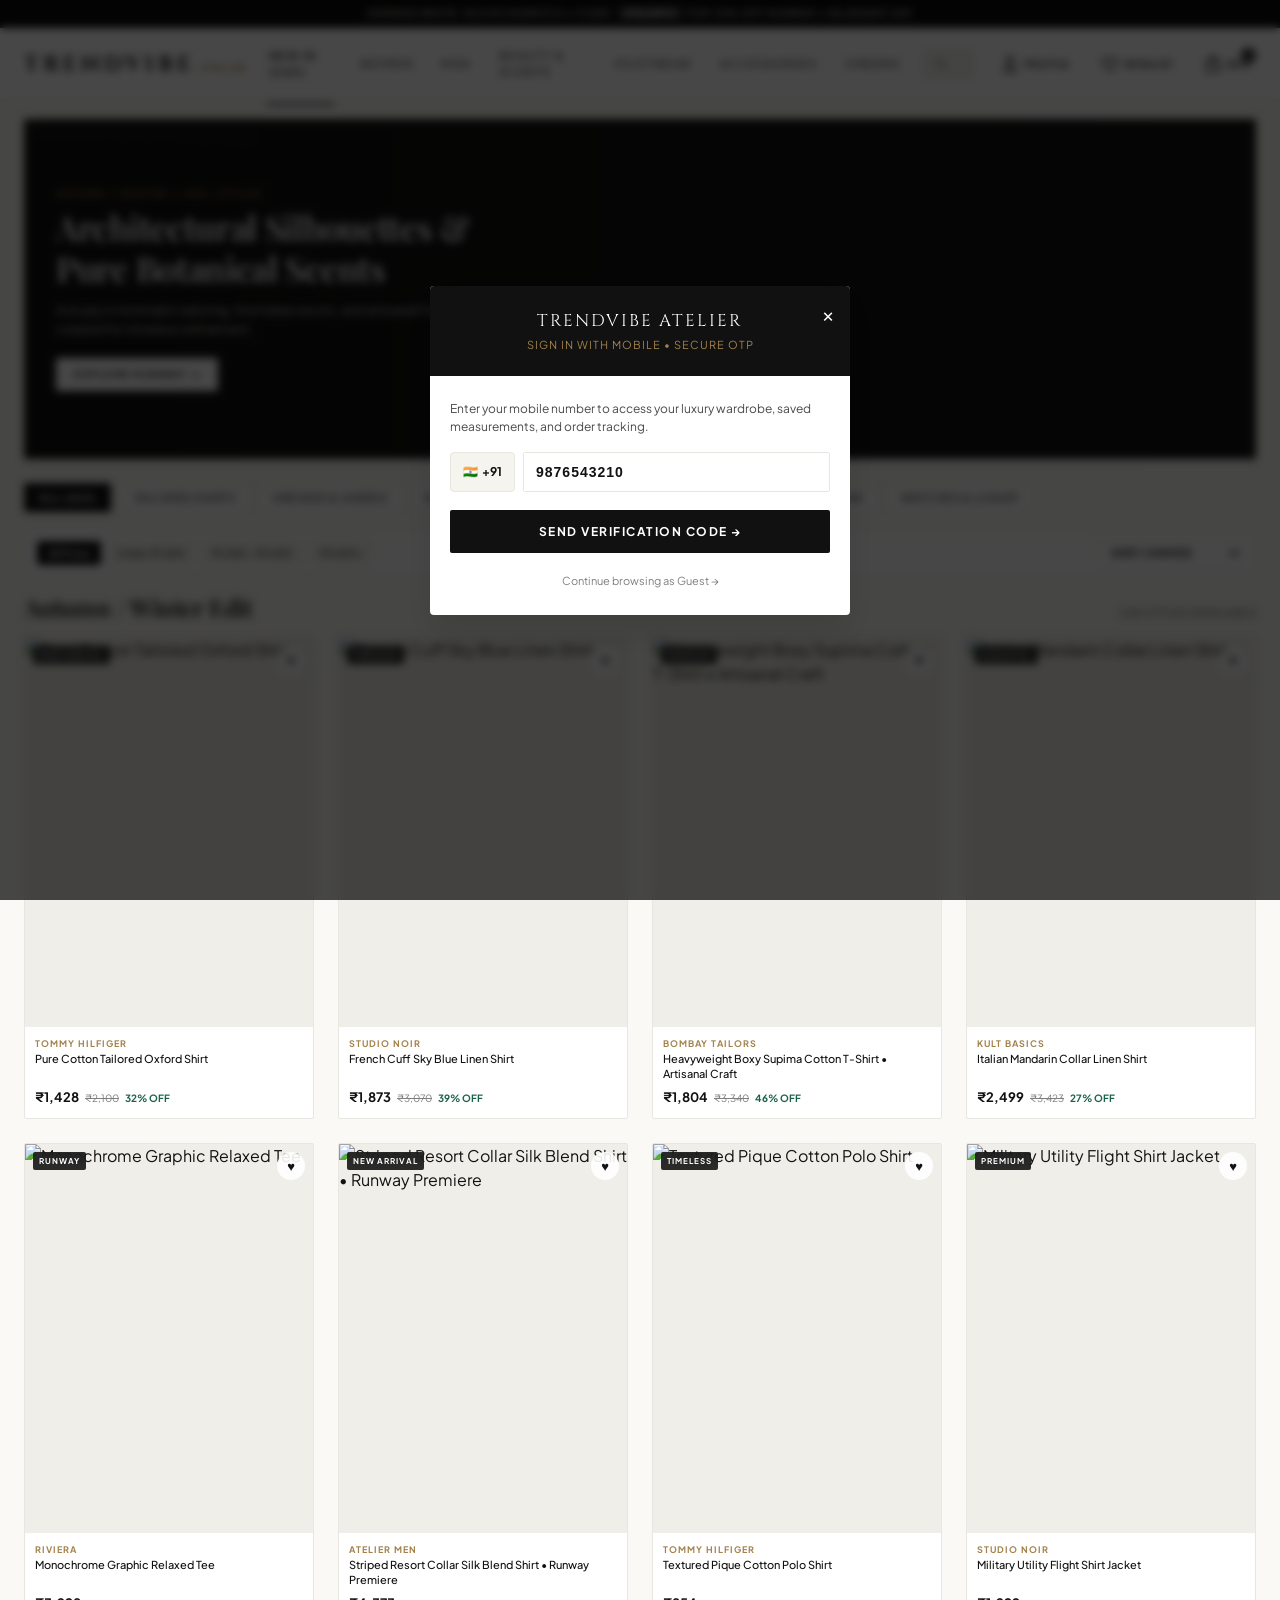
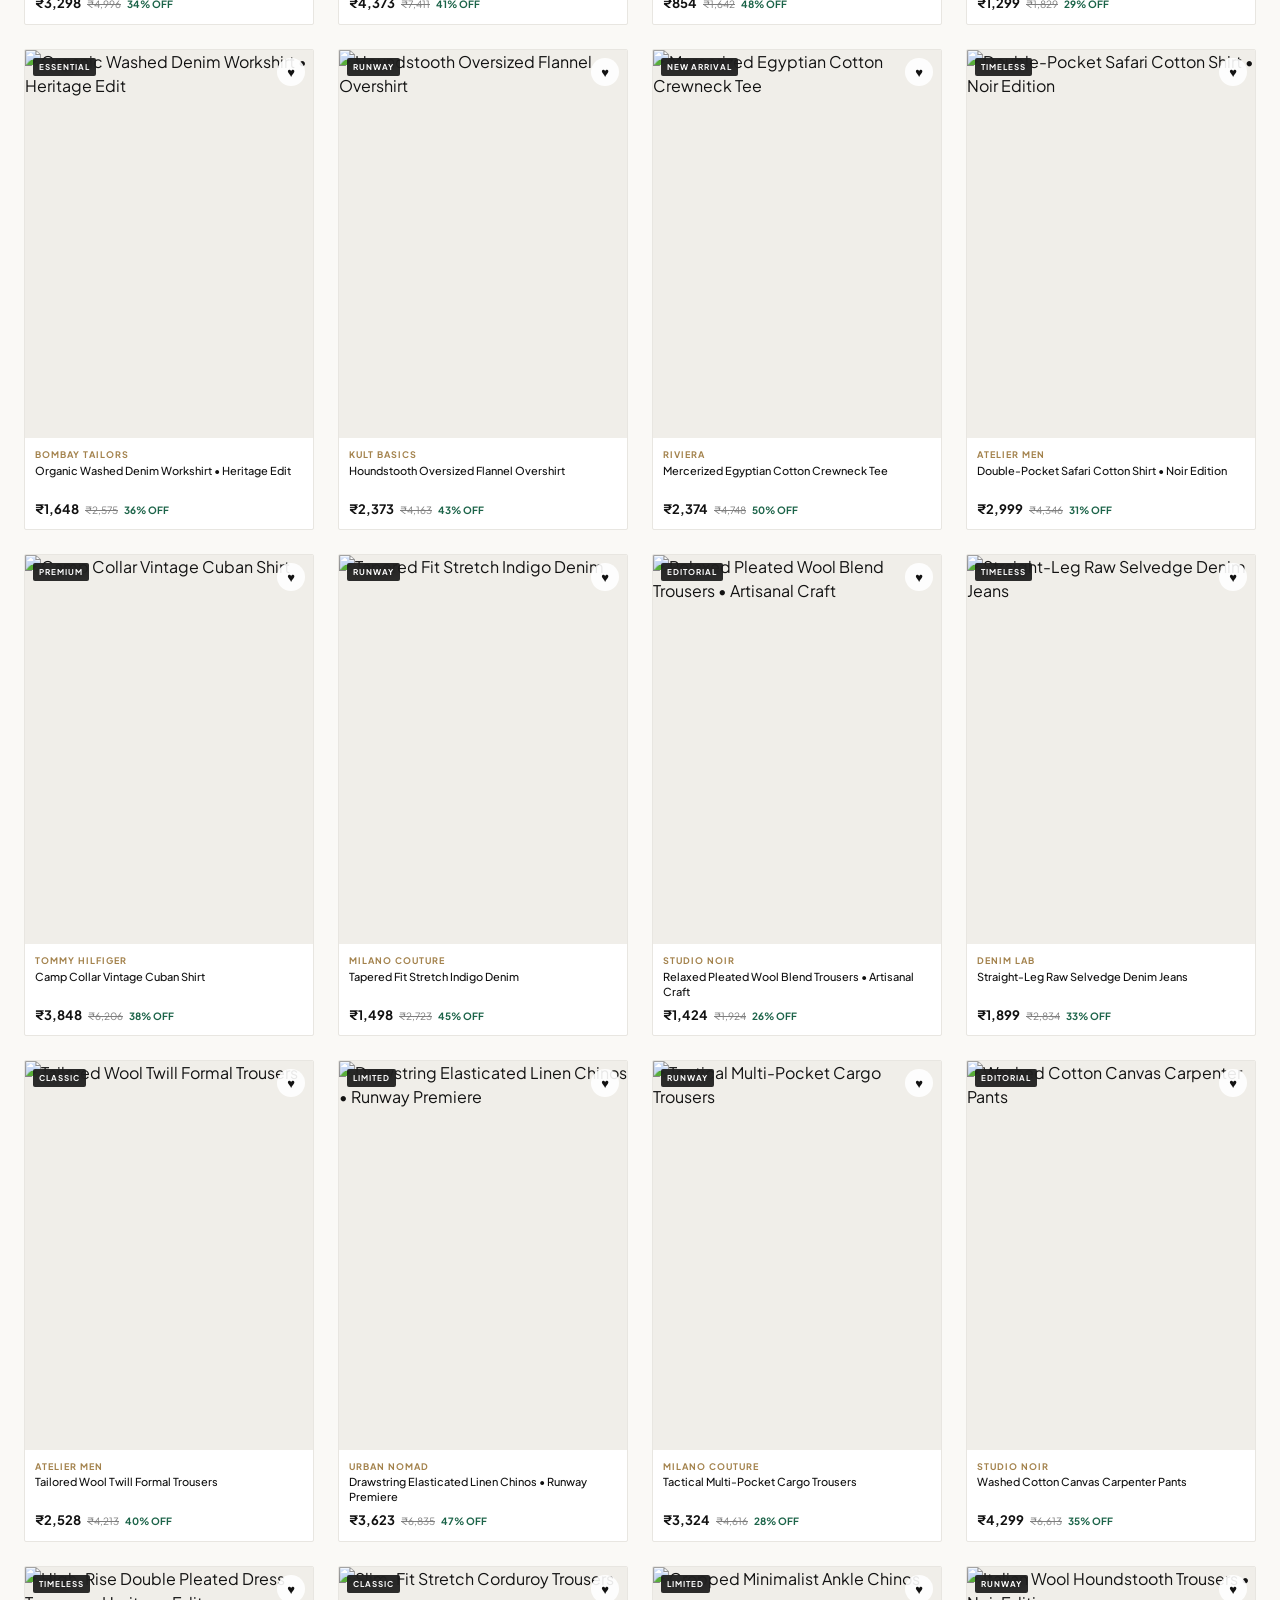
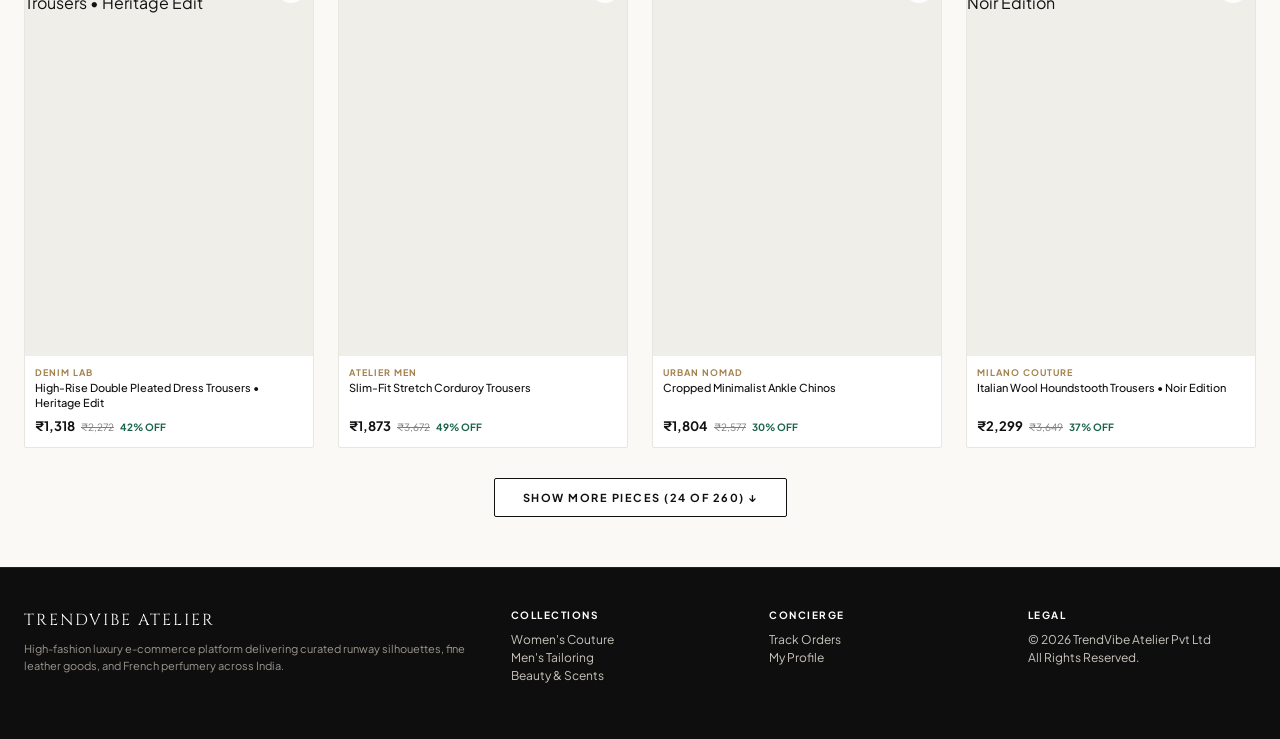
==== commit 907dbd7d: "deploy: update live site with mobile optimization, OTP auth, and 260 products" ====
--- a/index.html
+++ b/index.html
@@ -3,7 +3,7 @@
 <head>
     <meta charset="UTF-8">
     <meta name="viewport" content="width=device-width, initial-scale=1.0, maximum-scale=1.0, user-scalable=no, viewport-fit=cover">
-    <title>TRENDVIBE ATELIER &bull; Haute Couture &amp; Luxury Beauty Collection</title>
+    <title>TRENDVIBE ATELIER &bull; The Autumn/Winter Runway &amp; Luxury Beauty Collection</title>
     <link rel="preconnect" href="https://fonts.googleapis.com">
     <link rel="preconnect" href="https://fonts.gstatic.com" crossorigin>
     <link href="https://fonts.googleapis.com/css2?family=Cinzel:wght@500;600;700;800&family=Playfair+Display:ital,wght@0,400;0,600;0,700;1,400;1,600&family=Plus+Jakarta+Sans:wght@300;400;500;600;700;800&display=swap" rel="stylesheet">
@@ -33,7 +33,7 @@
             --font-serif: 'Playfair Display', Georgia, serif;
             --font-brand: 'Cinzel', 'Playfair Display', Georgia, serif;
             --font-sans: 'Plus Jakarta Sans', -apple-system, BlinkMacSystemFont, sans-serif;
-            --bottom-nav-height: 60px;
+            --bottom-nav-height: 56px;
         }
 
         * {
@@ -67,42 +67,41 @@
         .container {
             max-width: 1320px;
             margin: 0 auto;
-            padding: 0 20px;
+            padding: 0 16px;
             width: 100%;
         }
-
-        /* Sleek Atelier Top Bar */
+        @media (min-width: 768px) {
+            .container { padding: 0 24px; }
+        }
+
+        /* Top Announcement Bar (Mobile Safe) */
         .top-banner {
             background-color: #0d0d0d;
             color: #d6cfc7;
             text-align: center;
-            padding: 8px 16px;
-            font-size: 11px;
+            padding: 6px 12px;
+            font-size: 10px;
             font-weight: 600;
-            letter-spacing: 1.5px;
-            display: flex;
-            justify-content: center;
-            align-items: center;
-            gap: 16px;
+            letter-spacing: 1px;
             white-space: nowrap;
-            overflow-x: auto;
-            scrollbar-width: none;
+            overflow: hidden;
+            text-overflow: ellipsis;
             text-transform: uppercase;
             border-bottom: 1px solid rgba(255,255,255,0.08);
-        }
-        .top-banner::-webkit-scrollbar { display: none; }
+            width: 100%;
+        }
         .promo-code-pill {
             background: rgba(255, 255, 255, 0.12);
-            padding: 2px 8px;
+            padding: 1px 6px;
             border-radius: var(--radius-sm);
             color: #ffffff;
             font-weight: 700;
-            letter-spacing: 1px;
+            letter-spacing: 0.5px;
         }
 
         /* Site Header */
         header.site-header {
-            background: rgba(255, 255, 255, 0.96);
+            background: rgba(255, 255, 255, 0.98);
             backdrop-filter: blur(12px);
             position: sticky;
             top: 0;
@@ -115,37 +114,44 @@
             display: flex;
             align-items: center;
             justify-content: space-between;
-            height: 76px;
-            gap: 20px;
+            height: 58px;
+            gap: 12px;
+        }
+        @media (min-width: 992px) {
+            .navbar-content { height: 72px; gap: 20px; }
         }
 
         .brand-logo-wrap {
             display: flex;
             align-items: baseline;
-            gap: 8px;
+            gap: 6px;
             cursor: pointer;
             user-select: none;
         }
         .brand-logo {
             font-family: var(--font-brand);
-            font-size: 24px;
+            font-size: 17px;
             font-weight: 700;
-            letter-spacing: 4px;
+            letter-spacing: 2.5px;
             color: var(--primary);
             text-transform: uppercase;
         }
+        @media (min-width: 768px) {
+            .brand-logo { font-size: 22px; letter-spacing: 4px; }
+        }
         .brand-sub {
-            font-size: 10px;
-            letter-spacing: 2px;
+            font-size: 9px;
+            letter-spacing: 1.5px;
             color: var(--accent);
             font-weight: 700;
             text-transform: uppercase;
         }
 
+        /* Desktop Nav Links */
         .desktop-nav-links {
             display: none;
             list-style: none;
-            gap: 26px;
+            gap: 24px;
             align-items: center;
             height: 100%;
         }
@@ -154,12 +160,12 @@
         }
         .desktop-nav-links li { height: 100%; display: flex; align-items: center; }
         .desktop-nav-links a {
-            font-size: 12px;
+            font-size: 11px;
             font-weight: 600;
             letter-spacing: 1.5px;
             color: var(--text-secondary);
             cursor: pointer;
-            padding: 26px 2px;
+            padding: 24px 2px;
             position: relative;
             transition: color 0.2s ease;
             text-transform: uppercase;
@@ -178,11 +184,12 @@
             background-color: var(--primary);
         }
 
+        /* Desktop Search Field */
         .desktop-search-container {
             display: none;
             position: relative;
             flex: 1;
-            max-width: 320px;
+            max-width: 280px;
         }
         @media (min-width: 992px) {
             .desktop-search-container { display: block; }
@@ -191,13 +198,12 @@
             width: 100%;
             background: #f4f3ef;
             border: 1px solid transparent;
-            padding: 10px 16px 10px 38px;
+            padding: 9px 14px 9px 36px;
             border-radius: var(--radius-sm);
             font-size: 12px;
             color: var(--dark);
             outline: none;
             transition: all 0.2s ease;
-            letter-spacing: 0.3px;
         }
         .search-input-field:focus {
             background: #ffffff;
@@ -209,25 +215,28 @@
             left: 12px;
             top: 50%;
             transform: translateY(-50%);
-            width: 15px;
-            height: 15px;
+            width: 14px;
+            height: 14px;
             color: var(--text-muted);
             pointer-events: none;
         }
 
+        /* Nav Actions (Header Right) */
         .nav-actions {
             display: flex;
             align-items: center;
-            gap: 18px;
+            gap: 12px;
+        }
+        @media (min-width: 768px) {
+            .nav-actions { gap: 18px; }
         }
         .action-icon-btn {
             background: none;
             border: none;
             cursor: pointer;
             display: flex;
-            flex-direction: column;
             align-items: center;
-            gap: 4px;
+            justify-content: center;
             position: relative;
             color: var(--dark);
             padding: 6px;
@@ -235,11 +244,16 @@
         }
         .action-icon-btn:hover { color: var(--accent); }
         .action-icon-btn svg { width: 20px; height: 20px; }
-        .action-icon-btn span {
+        .action-icon-btn span.label-text {
+            display: none;
             font-size: 10px;
             font-weight: 600;
             letter-spacing: 0.5px;
             text-transform: uppercase;
+            margin-left: 4px;
+        }
+        @media (min-width: 992px) {
+            .action-icon-btn span.label-text { display: inline-block; }
         }
         .badge-counter {
             position: absolute;
@@ -249,8 +263,8 @@
             color: #ffffff;
             font-size: 9px;
             font-weight: 700;
-            width: 16px;
-            height: 16px;
+            width: 15px;
+            height: 15px;
             border-radius: 50%;
             display: flex;
             align-items: center;
@@ -263,9 +277,10 @@
             justify-content: center;
             background: none;
             border: none;
-            font-size: 22px;
+            font-size: 20px;
             cursor: pointer;
             color: var(--primary);
+            padding: 4px;
         }
         @media (min-width: 992px) {
             .mobile-menu-btn { display: none; }
@@ -297,12 +312,12 @@
             background: none;
             border: none;
             color: var(--text-muted);
-            font-size: 10px;
+            font-size: 9px;
             font-weight: 600;
             letter-spacing: 0.5px;
-            gap: 4px;
+            gap: 2px;
             cursor: pointer;
-            padding: 6px;
+            padding: 4px;
             flex: 1;
             text-transform: uppercase;
         }
@@ -330,7 +345,7 @@
             position: fixed;
             top: 0;
             left: 0;
-            width: 310px;
+            width: 290px;
             height: 100%;
             background: #ffffff;
             z-index: 1001;
@@ -343,7 +358,7 @@
             transform: translateX(0);
         }
         .drawer-header {
-            padding: 24px 20px;
+            padding: 20px 16px;
             border-bottom: 1px solid var(--border);
             background: #111111;
             color: #ffffff;
@@ -352,13 +367,13 @@
             align-items: flex-start;
         }
         .drawer-body {
-            padding: 16px 0;
+            padding: 12px 0;
             overflow-y: auto;
             flex: 1;
         }
         .drawer-item {
-            padding: 14px 24px;
-            font-size: 13px;
+            padding: 12px 20px;
+            font-size: 12px;
             font-weight: 600;
             letter-spacing: 1px;
             text-transform: uppercase;
@@ -373,20 +388,23 @@
         .drawer-divider {
             height: 1px;
             background: var(--border);
-            margin: 12px 24px;
-        }
-
-        /* Editorial Hero Banner */
+            margin: 10px 20px;
+        }
+
+        /* Compact Hero Banner (Mobile Optimized) */
         .hero-banner {
             position: relative;
             background: #161514;
             color: #ffffff;
             border-radius: var(--radius-sm);
-            margin: 20px 0 32px 0;
+            margin: 12px 0 16px 0;
             overflow: hidden;
             display: flex;
-            min-height: 420px;
-            box-shadow: var(--shadow-md);
+            min-height: 170px;
+            box-shadow: var(--shadow-sm);
+        }
+        @media (min-width: 768px) {
+            .hero-banner { min-height: 340px; margin: 18px 0 24px 0; }
         }
         .hero-banner-image {
             position: absolute;
@@ -395,185 +413,153 @@
             height: 100%;
             object-fit: cover;
             object-position: center 25%;
-            opacity: 0.55;
+            opacity: 0.5;
             filter: contrast(105%) brightness(90%);
         }
         .hero-banner-overlay {
             position: absolute;
             inset: 0;
-            background: linear-gradient(90deg, rgba(17,17,17,0.92) 0%, rgba(17,17,17,0.7) 50%, rgba(17,17,17,0.3) 100%);
+            background: linear-gradient(90deg, rgba(17,17,17,0.92) 0%, rgba(17,17,17,0.7) 60%, rgba(17,17,17,0.2) 100%);
         }
         .hero-content {
             position: relative;
             z-index: 2;
-            padding: 48px 36px;
-            max-width: 620px;
+            padding: 20px 16px;
+            max-width: 540px;
             display: flex;
             flex-direction: column;
             justify-content: center;
         }
-        @media (max-width: 768px) {
-            .hero-content { padding: 36px 20px; }
-            .hero-banner { min-height: 360px; }
+        @media (min-width: 768px) {
+            .hero-content { padding: 40px 32px; }
         }
         .hero-tag {
-            font-size: 11px;
+            font-size: 9px;
             font-weight: 700;
-            letter-spacing: 3px;
+            letter-spacing: 2px;
             text-transform: uppercase;
             color: var(--accent);
-            margin-bottom: 12px;
+            margin-bottom: 6px;
         }
         .hero-title {
             font-family: var(--font-serif);
-            font-size: 42px;
-            line-height: 1.15;
+            font-size: 20px;
+            line-height: 1.2;
             font-weight: 600;
-            margin-bottom: 16px;
-            letter-spacing: -0.5px;
-        }
-        @media (max-width: 768px) {
-            .hero-title { font-size: 30px; }
+            margin-bottom: 8px;
+            letter-spacing: -0.3px;
+        }
+        @media (min-width: 768px) {
+            .hero-title { font-size: 34px; margin-bottom: 12px; }
         }
         .hero-desc {
-            font-size: 14px;
-            line-height: 1.6;
+            display: none;
+            font-size: 13px;
+            line-height: 1.5;
             color: #d1cdc7;
-            margin-bottom: 28px;
-            font-weight: 400;
+            margin-bottom: 18px;
+        }
+        @media (min-width: 768px) {
+            .hero-desc { display: block; }
         }
         .hero-btn-group {
             display: flex;
-            gap: 14px;
-            flex-wrap: wrap;
+            gap: 10px;
         }
         .hero-cta {
             display: inline-block;
             background: #ffffff;
             color: #111111;
-            padding: 13px 26px;
-            font-size: 12px;
+            padding: 9px 18px;
+            font-size: 10px;
             font-weight: 700;
             letter-spacing: 1.5px;
             text-transform: uppercase;
             border-radius: var(--radius-sm);
+            cursor: pointer;
             transition: all 0.2s ease;
-            cursor: pointer;
-        }
-        .hero-cta:hover {
-            background: var(--accent);
-            color: #ffffff;
-        }
-        .hero-secondary-btn {
-            display: inline-block;
-            background: transparent;
-            color: #ffffff;
-            border: 1px solid rgba(255,255,255,0.4);
-            padding: 13px 24px;
-            font-size: 12px;
-            font-weight: 700;
-            letter-spacing: 1.5px;
-            text-transform: uppercase;
-            border-radius: var(--radius-sm);
-            transition: all 0.2s ease;
-            cursor: pointer;
-        }
-        .hero-secondary-btn:hover {
-            border-color: #ffffff;
-            background: rgba(255,255,255,0.1);
-        }
-
-        /* Filter Chips / Categories */
+        }
+        .hero-cta:hover { background: var(--accent); color: #ffffff; }
+
+        /* Filter Chips / Categories Rail */
         .category-scroll-container {
             display: flex;
-            gap: 10px;
+            gap: 8px;
             overflow-x: auto;
-            padding-bottom: 12px;
+            padding-bottom: 8px;
             scrollbar-width: none;
-            margin-bottom: 16px;
+            -webkit-overflow-scrolling: touch;
+            margin-bottom: 10px;
         }
         .category-scroll-container::-webkit-scrollbar { display: none; }
         .cat-chip {
-            padding: 10px 20px;
+            padding: 7px 14px;
             background: #ffffff;
             border: 1px solid var(--border);
             border-radius: var(--radius-sm);
-            font-size: 12px;
+            font-size: 11px;
             font-weight: 600;
-            letter-spacing: 1px;
+            letter-spacing: 0.5px;
             text-transform: uppercase;
             color: var(--text-secondary);
             cursor: pointer;
             white-space: nowrap;
             transition: all 0.2s ease;
         }
-        .cat-chip:hover {
-            border-color: var(--primary);
-            color: var(--primary);
-        }
+        .cat-chip:hover { border-color: var(--primary); color: var(--primary); }
         .cat-chip.active {
             background: var(--primary);
             color: #ffffff;
             border-color: var(--primary);
         }
 
-        /* Secondary Filters Bar */
+        /* Slim Single-Line Filters Bar */
         .filters-toolbar {
             display: flex;
             align-items: center;
             justify-content: space-between;
-            gap: 12px;
-            flex-wrap: wrap;
-            padding: 14px 18px;
+            gap: 8px;
+            padding: 8px 12px;
             background: #ffffff;
             border: 1px solid var(--border);
             border-radius: var(--radius-sm);
-            margin-bottom: 24px;
-        }
+            margin-bottom: 14px;
+            overflow-x: auto;
+            scrollbar-width: none;
+        }
+        .filters-toolbar::-webkit-scrollbar { display: none; }
         .price-filter-group {
             display: flex;
             align-items: center;
-            gap: 8px;
-            flex-wrap: wrap;
-        }
-        .filter-label {
-            font-size: 11px;
-            font-weight: 700;
-            letter-spacing: 1px;
-            color: var(--text-muted);
-            text-transform: uppercase;
+            gap: 6px;
+            white-space: nowrap;
         }
         .price-btn {
             background: #f7f6f2;
             border: 1px solid transparent;
-            padding: 6px 14px;
-            font-size: 11px;
+            padding: 5px 10px;
+            font-size: 10px;
             font-weight: 600;
             color: var(--text-secondary);
             border-radius: var(--radius-sm);
             cursor: pointer;
+            white-space: nowrap;
             transition: all 0.2s;
         }
-        .price-btn:hover {
-            border-color: var(--border-dark);
-            color: var(--primary);
-        }
-        .price-btn.active {
-            background: var(--primary);
-            color: #ffffff;
-        }
+        .price-btn:hover { border-color: var(--border-dark); color: var(--primary); }
+        .price-btn.active { background: var(--primary); color: #ffffff; }
         .sort-select {
-            padding: 8px 14px;
+            padding: 5px 10px;
             border: 1px solid var(--border);
             background: #ffffff;
-            font-size: 12px;
+            font-size: 10px;
             font-weight: 600;
             color: var(--dark);
             border-radius: var(--radius-sm);
             outline: none;
             cursor: pointer;
             text-transform: uppercase;
-            letter-spacing: 0.5px;
+            white-space: nowrap;
         }
 
         /* Catalog Title Section */
@@ -581,35 +567,38 @@
             display: flex;
             justify-content: space-between;
             align-items: baseline;
-            margin-bottom: 20px;
+            margin-bottom: 12px;
         }
         .catalog-heading {
             font-family: var(--font-serif);
-            font-size: 26px;
+            font-size: 18px;
             font-weight: 600;
             color: var(--primary);
-            letter-spacing: -0.3px;
+            letter-spacing: -0.2px;
+        }
+        @media (min-width: 768px) {
+            .catalog-heading { font-size: 24px; }
         }
         .catalog-count {
-            font-size: 12px;
+            font-size: 11px;
             color: var(--text-muted);
             font-weight: 600;
-            letter-spacing: 1px;
+            letter-spacing: 0.5px;
             text-transform: uppercase;
         }
 
-        /* Product Grid (Editorial Look) */
+        /* Product Grid (Mobile 2-Column, Desktop Multi-Column) */
         .product-grid {
             display: grid;
             grid-template-columns: repeat(2, 1fr);
-            gap: 16px;
-            margin-bottom: 60px;
+            gap: 12px;
+            margin-bottom: 30px;
         }
         @media (min-width: 768px) {
-            .product-grid { grid-template-columns: repeat(3, 1fr); gap: 24px; }
+            .product-grid { grid-template-columns: repeat(3, 1fr); gap: 20px; }
         }
         @media (min-width: 1100px) {
-            .product-grid { grid-template-columns: repeat(4, 1fr); gap: 28px; }
+            .product-grid { grid-template-columns: repeat(4, 1fr); gap: 24px; }
         }
 
         /* Product Card */
@@ -621,16 +610,16 @@
             display: flex;
             flex-direction: column;
             position: relative;
-            transition: transform 0.25s ease, box-shadow 0.25s ease;
+            transition: transform 0.2s ease, box-shadow 0.2s ease;
         }
         .product-card:hover {
-            transform: translateY(-4px);
-            box-shadow: var(--shadow-md);
+            transform: translateY(-3px);
+            box-shadow: var(--shadow-sm);
         }
         .product-image-container {
             position: relative;
             width: 100%;
-            padding-top: 135%; /* High-fashion portrait aspect ratio */
+            padding-top: 135%; /* Portrait fashion ratio */
             background: #f0eee9;
             overflow: hidden;
             cursor: pointer;
@@ -642,50 +631,46 @@
             width: 100%;
             height: 100%;
             object-fit: cover;
-            transition: transform 0.4s ease;
+            transition: transform 0.3s ease;
         }
         .product-card:hover .product-card-img {
-            transform: scale(1.05);
+            transform: scale(1.04);
         }
         .product-badge {
             position: absolute;
-            top: 10px;
-            left: 10px;
+            top: 8px;
+            left: 8px;
             background: rgba(17, 17, 17, 0.88);
             backdrop-filter: blur(4px);
             color: #ffffff;
-            font-size: 9px;
+            font-size: 8px;
             font-weight: 700;
-            letter-spacing: 1.5px;
-            padding: 4px 8px;
+            letter-spacing: 1px;
+            padding: 3px 6px;
             text-transform: uppercase;
             border-radius: var(--radius-sm);
             z-index: 2;
         }
         .wishlist-btn {
             position: absolute;
-            top: 10px;
-            right: 10px;
+            top: 8px;
+            right: 8px;
             background: rgba(255, 255, 255, 0.9);
             border: none;
-            width: 32px;
-            height: 32px;
+            width: 28px;
+            height: 28px;
             border-radius: 50%;
             display: flex;
             align-items: center;
             justify-content: center;
             cursor: pointer;
             z-index: 2;
-            transition: transform 0.2s, background 0.2s;
+            transition: transform 0.2s;
             color: var(--dark);
-        }
-        .wishlist-btn:hover {
-            transform: scale(1.1);
-            background: #ffffff;
-        }
-        .wishlist-btn.active {
-            color: #d13d3d;
-        }
+            font-size: 13px;
+        }
+        .wishlist-btn:hover { transform: scale(1.1); }
+        .wishlist-btn.active { color: #d13d3d; }
         .quick-add-overlay {
             position: absolute;
             bottom: 0;
@@ -693,79 +678,98 @@
             width: 100%;
             background: rgba(17, 17, 17, 0.9);
             color: #ffffff;
+            padding: 8px;
+            text-align: center;
+            font-size: 10px;
+            font-weight: 700;
+            letter-spacing: 1px;
+            text-transform: uppercase;
+            transform: translateY(100%);
+            transition: transform 0.2s ease;
+            cursor: pointer;
+        }
+        .product-card:hover .quick-add-overlay {
+            transform: translateY(0);
+        }
+
+        .product-info {
             padding: 10px;
+            display: flex;
+            flex-direction: column;
+            flex: 1;
+        }
+        .product-brand {
+            font-size: 9px;
+            font-weight: 700;
+            letter-spacing: 1px;
+            color: var(--accent);
+            text-transform: uppercase;
+            margin-bottom: 2px;
+        }
+        .product-title {
+            font-size: 11px;
+            font-weight: 500;
+            color: var(--primary);
+            line-height: 1.35;
+            margin-bottom: 6px;
+            display: -webkit-box;
+            -webkit-line-clamp: 2;
+            -webkit-box-orient: vertical;
+            overflow: hidden;
+            height: 30px;
+            cursor: pointer;
+        }
+        .product-pricing {
+            display: flex;
+            align-items: baseline;
+            gap: 6px;
+            margin-top: auto;
+            flex-wrap: wrap;
+        }
+        .current-price {
+            font-size: 13px;
+            font-weight: 700;
+            color: var(--primary);
+        }
+        .original-price {
+            font-size: 10px;
+            color: var(--text-muted);
+            text-decoration: line-through;
+        }
+        .discount-rate {
+            font-size: 10px;
+            font-weight: 700;
+            color: var(--success);
+        }
+
+        /* Load More Pagination Button */
+        .load-more-container {
             text-align: center;
+            margin: 20px 0 50px 0;
+        }
+        .load-more-btn {
+            background: #ffffff;
+            border: 1px solid var(--primary);
+            color: var(--primary);
+            padding: 12px 28px;
             font-size: 11px;
             font-weight: 700;
             letter-spacing: 1.5px;
             text-transform: uppercase;
-            transform: translateY(100%);
-            transition: transform 0.25s ease;
+            border-radius: var(--radius-sm);
             cursor: pointer;
-        }
-        .product-card:hover .quick-add-overlay {
-            transform: translateY(0);
-        }
-
-        .product-info {
-            padding: 14px 14px 16px 14px;
-            display: flex;
-            flex-direction: column;
-            flex: 1;
-        }
-        .product-brand {
-            font-size: 10px;
-            font-weight: 700;
-            letter-spacing: 1.5px;
-            color: var(--accent);
-            text-transform: uppercase;
-            margin-bottom: 4px;
-        }
-        .product-title {
-            font-size: 13px;
-            font-weight: 500;
-            color: var(--primary);
-            line-height: 1.4;
-            margin-bottom: 8px;
-            display: -webkit-box;
-            -webkit-line-clamp: 2;
-            -webkit-box-orient: vertical;
-            overflow: hidden;
-            height: 36px;
-            cursor: pointer;
-        }
-        .product-pricing {
-            display: flex;
-            align-items: baseline;
-            gap: 8px;
-            margin-top: auto;
-        }
-        .current-price {
-            font-size: 15px;
-            font-weight: 700;
-            color: var(--primary);
-        }
-        .original-price {
-            font-size: 12px;
-            color: var(--text-muted);
-            text-decoration: line-through;
-        }
-        .discount-rate {
-            font-size: 11px;
-            font-weight: 700;
-            color: var(--success);
-            letter-spacing: 0.5px;
-        }
-
-        /* Views management */
-        .view-section { display: none; }
-        .view-section.active { display: block; }
-
-        /* Multi-Step Checkout Modal */
+            transition: all 0.2s ease;
+        }
+        .load-more-btn:hover {
+            background: var(--primary);
+            color: #ffffff;
+        }
+
+        /* Modals & Backdrop */
         .modal-backdrop {
             position: fixed;
             inset: 0;
-            background: rgba(0, 0, 0, 0.7);
+            background: rgba(0, 0, 0, 0.72);
             backdrop-filter: blur(4px);
             z-index: 1000;
             display: none;
@@ -774,6 +778,81 @@
             padding: 16px;
         }
         .modal-backdrop.active { display: flex; }
+
+        /* Phone + OTP Authentication Modal */
+        .auth-modal {
+            background: #ffffff;
+            width: 100%;
+            max-width: 420px;
+            border-radius: var(--radius-md);
+            overflow: hidden;
+            box-shadow: var(--shadow-lg);
+            position: relative;
+        }
+        .auth-header {
+            background: #111111;
+            color: #ffffff;
+            padding: 22px 24px;
+            text-align: center;
+            position: relative;
+        }
+        .auth-header-title {
+            font-family: var(--font-brand);
+            font-size: 17px;
+            letter-spacing: 2px;
+            text-transform: uppercase;
+        }
+        .auth-header-sub {
+            font-size: 11px;
+            color: var(--accent);
+            letter-spacing: 1px;
+            margin-top: 4px;
+        }
+        .auth-close-btn {
+            position: absolute;
+            top: 14px;
+            right: 16px;
+            background: none;
+            border: none;
+            color: #ffffff;
+            font-size: 20px;
+            cursor: pointer;
+        }
+        .auth-body {
+            padding: 24px 20px;
+        }
+        .otp-inputs-row {
+            display: flex;
+            gap: 10px;
+            justify-content: center;
+            margin: 18px 0;
+        }
+        .otp-box {
+            width: 48px;
+            height: 52px;
+            text-align: center;
+            font-size: 20px;
+            font-weight: 700;
+            border: 1px solid var(--border);
+            border-radius: 4px;
+            outline: none;
+            transition: border-color 0.2s;
+        }
+        .otp-box:focus { border-color: var(--primary); }
+        .sms-toast-banner {
+            background: #2a2a2a;
+            color: #ffffff;
+            padding: 10px 14px;
+            border-radius: 4px;
+            font-size: 11px;
+            line-height: 1.4;
+            margin-bottom: 16px;
+            display: flex;
+            align-items: center;
+            gap: 8px;
+        }
+
+        /* Multi-Step Checkout Modal */
         .checkout-modal {
             background: #ffffff;
             width: 100%;
@@ -789,24 +868,11 @@
         .checkout-header {
             background: #111111;
             color: #ffffff;
-            padding: 20px 24px;
+            padding: 16px 20px;
             display: flex;
             justify-content: space-between;
             align-items: center;
         }
-        .checkout-header-title {
-            font-family: var(--font-brand);
-            font-size: 16px;
-            letter-spacing: 2px;
-            text-transform: uppercase;
-        }
-        .checkout-close-btn {
-            background: none;
-            border: none;
-            color: #ffffff;
-            font-size: 20px;
-            cursor: pointer;
-        }
         .checkout-progress-bar {
             display: flex;
             background: #f8f7f4;
@@ -814,11 +880,11 @@
         }
         .step-pill {
             flex: 1;
-            padding: 12px;
+            padding: 10px;
             text-align: center;
-            font-size: 11px;
+            font-size: 10px;
             font-weight: 700;
-            letter-spacing: 1px;
+            letter-spacing: 0.5px;
             color: var(--text-muted);
             text-transform: uppercase;
             border-bottom: 2px solid transparent;
@@ -830,14 +896,14 @@
             background: #ffffff;
         }
         .checkout-body {
-            padding: 24px;
+            padding: 20px;
             overflow-y: auto;
             flex: 1;
         }
         .form-grid {
             display: grid;
             grid-template-columns: 1fr 1fr;
-            gap: 16px;
+            gap: 12px;
         }
         @media (max-width: 600px) {
             .form-grid { grid-template-columns: 1fr; }
@@ -845,46 +911,44 @@
         .form-group {
             display: flex;
             flex-direction: column;
-            gap: 6px;
+            gap: 4px;
         }
         .form-label {
-            font-size: 11px;
+            font-size: 10px;
             font-weight: 700;
             letter-spacing: 0.5px;
             color: var(--text-secondary);
             text-transform: uppercase;
         }
         .form-input {
-            padding: 10px 14px;
+            padding: 9px 12px;
             border: 1px solid var(--border);
             border-radius: var(--radius-sm);
-            font-size: 13px;
+            font-size: 12px;
             color: var(--dark);
             outline: none;
             transition: border-color 0.2s;
         }
         .form-input:focus { border-color: var(--primary); }
 
-        /* Payment Selector Tabs */
         .payment-methods-grid {
             display: grid;
             grid-template-columns: repeat(4, 1fr);
-            gap: 10px;
-            margin-bottom: 20px;
+            gap: 8px;
+            margin-bottom: 16px;
         }
         @media (max-width: 600px) {
             .payment-methods-grid { grid-template-columns: repeat(2, 1fr); }
         }
         .payment-tab-btn {
-            padding: 14px 10px;
+            padding: 12px 6px;
             border: 1px solid var(--border);
             border-radius: var(--radius-sm);
             background: #faf9f6;
             cursor: pointer;
             text-align: center;
-            font-size: 11px;
+            font-size: 10px;
             font-weight: 700;
-            letter-spacing: 0.5px;
             text-transform: uppercase;
             color: var(--text-secondary);
             transition: all 0.2s;
@@ -893,155 +957,77 @@
             background: #ffffff;
             border-color: var(--primary);
             color: var(--primary);
-            box-shadow: 0 2px 8px rgba(0,0,0,0.06);
-        }
-
-        /* Realistic Live Credit Card Mockup */
+        }
+
+        /* Live Card Mockup */
         .card-visual-container {
             background: linear-gradient(135deg, #1b1b1b 0%, #2f2f2f 50%, #151515 100%);
             color: #ffffff;
-            border-radius: 12px;
-            padding: 24px;
-            max-width: 380px;
-            margin: 0 auto 20px auto;
-            box-shadow: 0 10px 25px rgba(0,0,0,0.25);
+            border-radius: 10px;
+            padding: 20px;
+            max-width: 340px;
+            margin: 0 auto 16px auto;
+            box-shadow: 0 8px 20px rgba(0,0,0,0.2);
             position: relative;
         }
         .card-chip {
-            width: 40px;
-            height: 30px;
+            width: 36px;
+            height: 26px;
             background: linear-gradient(135deg, #d4af37 0%, #aa8020 100%);
-            border-radius: 6px;
-            margin-bottom: 24px;
+            border-radius: 4px;
+            margin-bottom: 20px;
         }
         .card-number-display {
             font-family: 'Courier New', monospace;
-            font-size: 18px;
-            letter-spacing: 3px;
-            margin-bottom: 20px;
-            text-shadow: 0 1px 2px rgba(0,0,0,0.5);
+            font-size: 16px;
+            letter-spacing: 2px;
+            margin-bottom: 16px;
         }
         .card-meta-row {
             display: flex;
             justify-content: space-between;
-            font-size: 11px;
+            font-size: 10px;
             text-transform: uppercase;
-            letter-spacing: 1px;
             color: #b5b5b5;
-        }
-        .card-holder-name {
-            font-weight: 700;
-            color: #ffffff;
-            font-size: 13px;
-            margin-top: 4px;
-        }
-        .card-network-badge {
-            position: absolute;
-            bottom: 20px;
-            right: 24px;
-            font-weight: 800;
-            font-style: italic;
-            letter-spacing: 2px;
-            color: #d4af37;
-            font-size: 14px;
-        }
-
-        /* Order Summary Box */
-        .order-summary-box {
-            background: #faf8f5;
-            border: 1px solid var(--border);
-            border-radius: var(--radius-sm);
-            padding: 18px;
-            margin-top: 20px;
-        }
-        .summary-row {
-            display: flex;
-            justify-content: space-between;
-            font-size: 13px;
-            margin-bottom: 10px;
-            color: var(--text-secondary);
-        }
-        .summary-row.total-row {
-            border-top: 1px solid var(--border);
-            padding-top: 12px;
-            margin-top: 12px;
-            font-size: 16px;
-            font-weight: 800;
-            color: var(--primary);
         }
 
         .checkout-footer-btn {
             background: var(--primary);
             color: #ffffff;
             width: 100%;
-            padding: 16px;
+            padding: 14px;
             border: none;
             border-radius: var(--radius-sm);
-            font-size: 13px;
+            font-size: 12px;
             font-weight: 700;
-            letter-spacing: 2px;
+            letter-spacing: 1.5px;
             text-transform: uppercase;
             cursor: pointer;
-            margin-top: 20px;
+            margin-top: 16px;
             transition: background 0.2s;
         }
-        .checkout-footer-btn:hover {
-            background: var(--accent);
-        }
+        .checkout-footer-btn:hover { background: var(--accent); }
 
         /* Orders View & Timeline */
-        .orders-page-header {
-            margin: 24px 0;
-            display: flex;
-            justify-content: space-between;
-            align-items: baseline;
-        }
         .order-card {
             background: #ffffff;
             border: 1px solid var(--border);
             border-radius: var(--radius-sm);
-            padding: 24px;
-            margin-bottom: 20px;
-            box-shadow: var(--shadow-sm);
-        }
-        .order-meta-header {
-            display: flex;
-            justify-content: space-between;
-            align-items: center;
-            border-bottom: 1px solid var(--border);
-            padding-bottom: 16px;
+            padding: 16px;
             margin-bottom: 16px;
-            flex-wrap: wrap;
-            gap: 12px;
-        }
-        .order-id-tag {
-            font-family: var(--font-brand);
-            font-size: 15px;
-            font-weight: 700;
-            letter-spacing: 1px;
-        }
-        .order-status-badge {
-            background: #e9f5ee;
-            color: #1a6344;
-            padding: 4px 10px;
-            border-radius: var(--radius-sm);
-            font-size: 11px;
-            font-weight: 700;
-            letter-spacing: 1px;
-            text-transform: uppercase;
         }
         .tracking-pipeline {
             display: flex;
             justify-content: space-between;
             position: relative;
-            margin: 28px 0;
+            margin: 20px 0;
         }
         .tracking-pipeline::before {
             content: '';
             position: absolute;
-            top: 14px;
-            left: 20px;
-            right: 20px;
+            top: 12px;
+            left: 16px;
+            right: 16px;
             height: 2px;
             background: #e3e0d8;
             z-index: 1;
@@ -1052,20 +1038,20 @@
             display: flex;
             flex-direction: column;
             align-items: center;
-            gap: 6px;
+            gap: 4px;
             text-align: center;
             flex: 1;
         }
         .step-dot {
-            width: 28px;
-            height: 28px;
+            width: 24px;
+            height: 24px;
             border-radius: 50%;
             background: #ffffff;
             border: 2px solid #e3e0d8;
             display: flex;
             align-items: center;
             justify-content: center;
-            font-size: 12px;
+            font-size: 10px;
             font-weight: 700;
             color: var(--text-muted);
         }
@@ -1078,81 +1064,19 @@
             background: var(--accent);
             border-color: var(--accent);
             color: #ffffff;
-            box-shadow: 0 0 0 4px rgba(163, 130, 76, 0.2);
         }
         .step-label {
-            font-size: 10px;
+            font-size: 9px;
             font-weight: 700;
-            letter-spacing: 0.5px;
             text-transform: uppercase;
             color: var(--text-secondary);
-        }
-
-        .order-actions-bar {
-            display: flex;
-            gap: 12px;
-            margin-top: 18px;
-            padding-top: 16px;
-            border-top: 1px solid var(--border);
-            flex-wrap: wrap;
-        }
-        .order-action-btn {
-            background: #ffffff;
-            border: 1px solid var(--border-dark);
-            padding: 8px 16px;
-            font-size: 11px;
-            font-weight: 700;
-            letter-spacing: 1px;
-            text-transform: uppercase;
-            cursor: pointer;
-            border-radius: var(--radius-sm);
-            transition: all 0.2s;
-        }
-        .order-action-btn:hover {
-            background: var(--primary);
-            color: #ffffff;
-        }
-
-        /* Tax Invoice Modal */
-        .invoice-paper {
-            background: #ffffff;
-            border: 1px solid #d5d2ca;
-            padding: 32px;
-            max-width: 680px;
-            margin: 0 auto;
-            font-size: 12px;
-            color: #111111;
-            box-shadow: var(--shadow-lg);
-        }
-        .invoice-header {
-            display: flex;
-            justify-content: space-between;
-            border-bottom: 2px solid #111111;
-            padding-bottom: 16px;
-            margin-bottom: 20px;
-        }
-        .invoice-table {
-            width: 100%;
-            border-collapse: collapse;
-            margin: 20px 0;
-        }
-        .invoice-table th, .invoice-table td {
-            border: 1px solid #e0ded9;
-            padding: 10px;
-            text-align: left;
-        }
-        .invoice-table th {
-            background: #f7f6f2;
-            font-size: 11px;
-            text-transform: uppercase;
-            letter-spacing: 0.5px;
         }
 
         /* Product Detail Quick View Modal */
         .pdp-modal {
             background: #ffffff;
             width: 100%;
-            max-width: 880px;
+            max-width: 820px;
             border-radius: var(--radius-md);
             overflow: hidden;
             display: grid;
@@ -1167,7 +1091,7 @@
         .pdp-img-col {
             position: relative;
             background: #f5f4ef;
-            min-height: 400px;
+            min-height: 280px;
         }
         .pdp-main-image {
             width: 100%;
@@ -1175,49 +1099,26 @@
             object-fit: cover;
         }
         .pdp-details-col {
-            padding: 32px 28px;
+            padding: 24px 20px;
             overflow-y: auto;
             display: flex;
             flex-direction: column;
         }
-        .size-picker-group {
-            display: flex;
-            gap: 10px;
-            margin: 14px 0 20px 0;
-            flex-wrap: wrap;
-        }
-        .size-pill-btn {
-            min-width: 44px;
-            height: 44px;
-            border: 1px solid var(--border);
-            background: #ffffff;
-            font-size: 12px;
-            font-weight: 700;
-            cursor: pointer;
-            border-radius: var(--radius-sm);
-            display: flex;
-            align-items: center;
-            justify-content: center;
-            transition: all 0.2s;
-        }
-        .size-pill-btn.active {
-            border-color: var(--primary);
-            background: var(--primary);
-            color: #ffffff;
-        }
-
-        /* Toast notification */
+
+        .view-section { display: none; }
+        .view-section.active { display: block; }
+
         .toast-banner {
             position: fixed;
-            bottom: 80px;
+            bottom: 70px;
             left: 50%;
             transform: translateX(-50%) translateY(100px);
             background: #111111;
             color: #ffffff;
-            padding: 12px 24px;
-            font-size: 12px;
+            padding: 10px 20px;
+            font-size: 11px;
             font-weight: 700;
-            letter-spacing: 1px;
+            letter-spacing: 0.5px;
             text-transform: uppercase;
             border-radius: var(--radius-sm);
             box-shadow: var(--shadow-lg);
@@ -1231,60 +1132,30 @@
             opacity: 1;
         }
 
-        @keyframes spin {
-            to { transform: rotate(360deg); }
-        }
-
         /* Footer */
         footer.site-footer {
             background: #0f0e0e;
             color: #c9c5bd;
-            padding: 60px 0 30px 0;
+            padding: 40px 0 24px 0;
             border-top: 1px solid #232220;
-            font-size: 13px;
+            font-size: 12px;
         }
         .footer-grid {
             display: grid;
             grid-template-columns: 2fr 1fr 1fr 1fr;
-            gap: 40px;
-            margin-bottom: 40px;
+            gap: 30px;
+            margin-bottom: 30px;
         }
         @media (max-width: 768px) {
-            .footer-grid { grid-template-columns: 1fr; gap: 24px; }
-        }
-        .footer-brand {
-            font-family: var(--font-brand);
-            font-size: 20px;
-            letter-spacing: 3px;
-            color: #ffffff;
-            margin-bottom: 12px;
-        }
-        .footer-col-title {
-            font-size: 11px;
-            font-weight: 700;
-            letter-spacing: 2px;
-            text-transform: uppercase;
-            color: #ffffff;
-            margin-bottom: 16px;
-        }
-        .footer-links-list {
-            list-style: none;
-            display: flex;
-            flex-direction: column;
-            gap: 10px;
-        }
-        .footer-links-list a:hover { color: var(--accent); }
+            .footer-grid { grid-template-columns: 1fr; gap: 20px; }
+        }
     </style>
 </head>
 <body>
 
-    <!-- Top Announcement Bar -->
+    <!-- Compact Marquee / Top Announcement Bar -->
     <div class="top-banner">
-        <span>COMPLIMENTARY EXPRESS DELIVERY ON ORDERS OVER &#8377;1,999</span>
-        <span>&bull;</span>
-        <span>PROMO CODE: <span class="promo-code-pill">ATELIER10</span> (10% OFF RUNWAY EDIT)</span>
-        <span>&bull;</span>
-        <span>DISPATCHED WITHIN 24 HOURS VIA BLUEDART AIR</span>
+        <span>EXPRESS WHITE-GLOVE DISPATCH &bull; CODE: <span class="promo-code-pill">ATELIER10</span> FOR 10% OFF RUNWAY &bull; BLUEDART AIR</span>
     </div>
 
     <!-- Site Header -->
@@ -1300,59 +1171,60 @@
 
             <!-- Desktop Nav Links -->
             <ul class="desktop-nav-links">
-                <li><a onclick="filterByNav('All', this)" id="nav-all" class="active">NEW IN</a></li>
+                <li><a onclick="filterByNav('All', this)" id="nav-all" class="active">NEW IN (260)</a></li>
                 <li><a onclick="filterByNav('Women', this)" id="nav-women">WOMEN</a></li>
                 <li><a onclick="filterByNav('Men', this)" id="nav-men">MEN</a></li>
-                <li><a onclick="filterByNav('Beauty', this)" id="nav-beauty">BEAUTY &amp; FRAGRANCE</a></li>
+                <li><a onclick="filterByNav('Beauty', this)" id="nav-beauty">BEAUTY &amp; SCENTS</a></li>
                 <li><a onclick="filterByNav('Shoes', this)" id="nav-shoes">FOOTWEAR</a></li>
-                <li><a onclick="filterByNav('Accessories', this)" id="nav-accessories">ACCESSORIES</a></li>
-                <li><a onclick="switchView('orders')" id="nav-orders">MY ORDERS</a></li>
+                <li><a onclick="filterByNav('Watches', this)" id="nav-watches">ACCESSORIES</a></li>
+                <li><a onclick="switchView('orders')" id="nav-orders">ORDERS</a></li>
             </ul>
 
-            <!-- Search Field -->
+            <!-- Desktop Search Field -->
             <div class="desktop-search-container">
                 <svg class="search-icon-svg" fill="none" stroke="currentColor" viewBox="0 0 24 24"><path stroke-linecap="round" stroke-linejoin="round" stroke-width="2" d="M21 21l-6-6m2-5a7 7 0 11-14 0 7 7 0 0114 0z"/></svg>
-                <input type="text" class="search-input-field" placeholder="Search 27 curated runway &amp; beauty pieces..." onkeyup="handleSearch(this.value)">
-            </div>
-
-            <!-- Actions -->
+                <input type="text" class="search-input-field" placeholder="Search 260+ runway pieces..." onkeyup="handleSearch(this.value)">
+            </div>
+
+            <!-- Header Actions (Clean Icon Only on Mobile, Zero Text Clipping) -->
             <div class="nav-actions">
-                <button class="action-icon-btn" onclick="switchView('orders')">
+                <button class="action-icon-btn" onclick="openAuthOrProfileModal()" id="profileHeaderBtn">
                     <svg fill="none" stroke="currentColor" viewBox="0 0 24 24"><path stroke-linecap="round" stroke-linejoin="round" stroke-width="1.8" d="M16 7a4 4 0 11-8 0 4 4 0 018 0zM12 14a7 7 0 00-7 7h14a7 7 0 00-7-7z"/></svg>
-                    <span>Orders</span>
+                    <span class="label-text" id="profileBtnLabel">Profile</span>
                 </button>
                 <button class="action-icon-btn" onclick="switchView('wishlist')">
                     <svg fill="none" stroke="currentColor" viewBox="0 0 24 24"><path stroke-linecap="round" stroke-linejoin="round" stroke-width="1.8" d="M4.318 6.318a4.5 4.5 0 000 6.364L12 20.364l7.682-7.682a4.5 4.5 0 00-6.364-6.364L12 7.636l-1.318-1.318a4.5 4.5 0 00-6.364 0z"/></svg>
-                    <span>Wishlist</span>
                     <span id="wishlist-badge" class="badge-counter" style="display: none;">0</span>
+                    <span class="label-text">Wishlist</span>
                 </button>
                 <button class="action-icon-btn" onclick="switchView('cart')">
                     <svg fill="none" stroke="currentColor" viewBox="0 0 24 24"><path stroke-linecap="round" stroke-linejoin="round" stroke-width="1.8" d="M16 11V7a4 4 0 00-8 0v4M5 9h14l1 12H4L5 9z"/></svg>
-                    <span>Bag</span>
                     <span id="cart-badge" class="badge-counter">0</span>
+                    <span class="label-text">Bag</span>
                 </button>
             </div>
         </div>
     </header>
 
-    <!-- Mobile Navigation Drawer -->
+    <!-- Slide-Out Mobile Drawer -->
     <div id="drawerOverlay" class="drawer-overlay" onclick="toggleDrawer(false)">
         <div class="mobile-drawer" onclick="event.stopPropagation()">
             <div class="drawer-header">
                 <div>
-                    <div style="font-family: var(--font-brand); font-size: 18px; letter-spacing: 2px;">TRENDVIBE ATELIER</div>
-                    <div style="font-size: 11px; color: #a3824c; letter-spacing: 1px;">HAUTE COUTURE &bull; BEAUTY</div>
+                    <div style="font-family: var(--font-brand); font-size: 16px; letter-spacing: 2px;">TRENDVIBE ATELIER</div>
+                    <div style="font-size: 10px; color: var(--accent); letter-spacing: 1px;">HAUTE COUTURE &bull; BEAUTY</div>
                 </div>
                 <button style="background: none; border: none; color: #fff; font-size: 20px; cursor: pointer;" onclick="toggleDrawer(false)">&times;</button>
             </div>
             <div class="drawer-body">
-                <div class="drawer-item" onclick="switchView('shop'); filterByNav('All'); toggleDrawer(false);">All Collections</div>
+                <div class="drawer-item" onclick="switchView('shop'); filterByNav('All'); toggleDrawer(false);">All Runway Curations (260)</div>
                 <div class="drawer-item" onclick="switchView('shop'); filterByNav('Women'); toggleDrawer(false);">Women's Atelier</div>
                 <div class="drawer-item" onclick="switchView('shop'); filterByNav('Men'); toggleDrawer(false);">Men's Tailoring</div>
-                <div class="drawer-item" onclick="switchView('shop'); filterByNav('Beauty'); toggleDrawer(false);">Beauty &amp; Fragrance</div>
+                <div class="drawer-item" onclick="switchView('shop'); filterByNav('Beauty'); toggleDrawer(false);">Beauty &amp; Fine Fragrance</div>
                 <div class="drawer-item" onclick="switchView('shop'); filterByNav('Shoes'); toggleDrawer(false);">Footwear &amp; Loafers</div>
-                <div class="drawer-item" onclick="switchView('shop'); filterByNav('Accessories'); toggleDrawer(false);">Watches &amp; Accessories</div>
+                <div class="drawer-item" onclick="switchView('shop'); filterByNav('Watches'); toggleDrawer(false);">Watches &amp; Accessories</div>
                 <div class="drawer-divider"></div>
+                <div class="drawer-item" onclick="openAuthOrProfileModal(); toggleDrawer(false);">My Profile &bull; Login</div>
                 <div class="drawer-item" onclick="switchView('wishlist'); toggleDrawer(false);">Wishlist (<span id="drawerWishlistCount">0</span>)</div>
                 <div class="drawer-item" onclick="switchView('cart'); toggleDrawer(false);">Shopping Bag (<span id="drawerCartCount">0</span>)</div>
                 <div class="drawer-item" onclick="switchView('orders'); toggleDrawer(false);">My Orders &amp; Invoices</div>
@@ -1360,7 +1232,7 @@
         </div>
     </div>
 
-    <!-- Mobile Bottom App Bar -->
+    <!-- Mobile Bottom App Navigation Bar -->
     <nav class="bottom-nav">
         <button id="bnav-shop" class="bottom-nav-item active" onclick="switchView('shop')">
             <svg fill="none" stroke="currentColor" viewBox="0 0 24 24"><path stroke-linecap="round" stroke-linejoin="round" stroke-width="1.8" d="M3 12l2-2m0 0l7-7 7 7M5 10v10a1 1 0 001 1h3m10-11l2 2m-2-2v10a1 1 0 01-1 1h-3m-6 0a1 1 0 001-1v-4a1 1 0 011-1h2a1 1 0 011 1v4a1 1 0 001 1m-6 0h6"/></svg>
@@ -1390,38 +1262,36 @@
         <!-- VIEW 1: SHOP / CATALOG -->
         <div id="view-shop" class="view-section active">
 
-            <!-- Editorial Campaign Hero -->
+            <!-- Compact Editorial Campaign Hero (Mobile Optimized) -->
             <div class="hero-banner">
-                <img class="hero-banner-image" src="https://images.unsplash.com/photo-1490481651871-ab68de25d43d?auto=format&fit=crop&w=1600&q=80" alt="Editorial Fashion Campaign">
+                <img class="hero-banner-image" src="https://images.unsplash.com/photo-1490481651871-ab68de25d43d?auto=format&fit=crop&w=1200&q=80" alt="Editorial Fashion Campaign">
                 <div class="hero-banner-overlay"></div>
                 <div class="hero-content">
-                    <span class="hero-tag">AUTUMN / WINTER &bull; EDITORIAL 2026</span>
+                    <span class="hero-tag">AUTUMN / WINTER &bull; 260+ STYLES</span>
                     <h1 class="hero-title">Architectural Silhouettes &amp; Pure Botanical Scents</h1>
                     <p class="hero-desc">
                         A study in minimalist tailoring, fine Italian wools, and artisanal French fragrances created for timeless refinement.
                     </p>
                     <div class="hero-btn-group">
                         <a href="#catalogGrid" class="hero-cta">EXPLORE RUNWAY &rarr;</a>
-                        <button onclick="filterByNav('Beauty')" class="hero-secondary-btn">BEAUTY ATELIER</button>
                     </div>
                 </div>
             </div>
 
-            <!-- Category Pills -->
+            <!-- Horizontal Category Chips Rail -->
             <div class="category-scroll-container">
-                <button class="cat-chip active" onclick="filterCategory('All', this)">All 27 Curations</button>
+                <button class="cat-chip active" onclick="filterCategory('All', this)">All (260)</button>
                 <button class="cat-chip" onclick="filterCategory('Shirts', this)">Tailored Shirts</button>
-                <button class="cat-chip" onclick="filterCategory('Dresses', this)">Dresses &amp; Gowns</button>
+                <button class="cat-chip" onclick="filterCategory('Dresses', this)">Dresses &amp; Sarees</button>
                 <button class="cat-chip" onclick="filterCategory('Pants', this)">Denim &amp; Trousers</button>
-                <button class="cat-chip" onclick="filterCategory('Beauty', this)">Beauty &amp; Fragrance</button>
+                <button class="cat-chip" onclick="filterCategory('Beauty', this)">Beauty &amp; Scents</button>
                 <button class="cat-chip" onclick="filterCategory('Shoes', this)">Artisanal Footwear</button>
-                <button class="cat-chip" onclick="filterCategory('Watches', this)">Watches &amp; Jewelry</button>
-            </div>
-
-            <!-- Secondary Toolbar: Price & Sort -->
+                <button class="cat-chip" onclick="filterCategory('Watches', this)">Watches &amp; Luxury</button>
+            </div>
+
+            <!-- Slim Single-Line Filters Bar -->
             <div class="filters-toolbar">
                 <div class="price-filter-group">
-                    <span class="filter-label">Price:</span>
                     <button class="price-btn active" onclick="filterPrice('All', this)">All Prices</button>
                     <button class="price-btn" onclick="filterPrice('under1500', this)">Under &#8377;1,500</button>
                     <button class="price-btn" onclick="filterPrice('1500to3500', this)">&#8377;1,500 &ndash; &#8377;3,500</button>
@@ -1429,31 +1299,38 @@
                 </div>
                 <div>
                     <select id="sortSelect" class="sort-select" onchange="handleSort(this.value)">
-                        <option value="featured">Sort: Curated Picks</option>
+                        <option value="featured">Sort: Curated</option>
                         <option value="price-low">Price: Low to High</option>
                         <option value="price-high">Price: High to Low</option>
-                        <option value="rating">Highest Rated</option>
+                        <option value="rating">Top Rated</option>
                     </select>
                 </div>
             </div>
 
-            <!-- Catalog Header -->
+            <!-- Catalog Header Bar -->
             <div class="catalog-header-bar" id="catalogGrid">
                 <h2 id="catalogTitle" class="catalog-heading">Autumn / Winter Edit</h2>
-                <span id="catalogCount" class="catalog-count">27 styles available</span>
+                <span id="catalogCount" class="catalog-count">260 styles available</span>
             </div>
 
             <!-- Product Cards Grid -->
             <div id="productGrid" class="product-grid">
-                <!-- Rendered dynamically via JavaScript -->
+                <!-- Products rendered dynamically -->
+            </div>
+
+            <!-- Load More Pagination Button -->
+            <div class="load-more-container" id="loadMoreBox">
+                <button class="load-more-btn" onclick="loadMoreProducts()" id="loadMoreBtn">
+                    Show More Pieces (<span id="loadMoreCounter">24 of 260</span>) &darr;
+                </button>
             </div>
         </div>
 
         <!-- VIEW 2: CART / BAG -->
         <div id="view-cart" class="view-section">
-            <div style="margin: 32px 0 20px 0;">
-                <h2 style="font-family: var(--font-serif); font-size: 28px;">Shopping Bag</h2>
-                <p style="font-size: 13px; color: var(--text-muted);"><span id="cartCountHeader">0</span> items selected for express dispatch</p>
+            <div style="margin: 20px 0 16px 0;">
+                <h2 style="font-family: var(--font-serif); font-size: 22px;">Shopping Bag</h2>
+                <p style="font-size: 12px; color: var(--text-muted);"><span id="cartCountHeader">0</span> items selected for express dispatch</p>
             </div>
             <div id="cartContentContainer">
                 <!-- Cart items or empty state rendered via JS -->
@@ -1462,9 +1339,9 @@
 
         <!-- VIEW 3: WISHLIST -->
         <div id="view-wishlist" class="view-section">
-            <div style="margin: 32px 0 20px 0;">
-                <h2 style="font-family: var(--font-serif); font-size: 28px;">Saved Wishlist</h2>
-                <p style="font-size: 13px; color: var(--text-muted);"><span id="wishlistCountHeader">0</span> pieces saved for your wardrobe</p>
+            <div style="margin: 20px 0 16px 0;">
+                <h2 style="font-family: var(--font-serif); font-size: 22px;">Saved Wishlist</h2>
+                <p style="font-size: 12px; color: var(--text-muted);"><span id="wishlistCountHeader">0</span> pieces saved for your wardrobe</p>
             </div>
             <div id="wishlistContentContainer" class="product-grid">
                 <!-- Wishlist items rendered via JS -->
@@ -1473,12 +1350,12 @@
 
         <!-- VIEW 4: MY ORDERS & TRACKING -->
         <div id="view-orders" class="view-section">
-            <div class="orders-page-header">
+            <div style="margin: 20px 0 16px 0; display: flex; justify-content: space-between; align-items: baseline;">
                 <div>
-                    <h2 style="font-family: var(--font-serif); font-size: 28px;">My Orders &amp; Live Tracking</h2>
-                    <p style="font-size: 13px; color: var(--text-muted);">Real-time BlueDart Air tracking, GST tax invoices &amp; returns</p>
+                    <h2 style="font-family: var(--font-serif); font-size: 22px;">My Orders &amp; Live Tracking</h2>
+                    <p style="font-size: 12px; color: var(--text-muted);">BlueDart Air tracking &amp; GST tax invoices</p>
                 </div>
-                <button class="order-action-btn" onclick="switchView('shop')">Explore Runway</button>
+                <button class="cat-chip" onclick="switchView('shop')">Explore Runway</button>
             </div>
             <div id="ordersListContainer">
                 <!-- Orders rendered dynamically via JS -->
@@ -1486,801 +1363,373 @@
         </div>
 
     </main>
+
+    <!-- Phone Number + OTP Authentication Modal -->
+    <div id="authModal" class="modal-backdrop">
+        <div class="auth-modal">
+            <div class="auth-header">
+                <button class="auth-close-btn" onclick="closeAuthModal()">&times;</button>
+                <div class="auth-header-title">TRENDVIBE ATELIER</div>
+                <div class="auth-header-sub">SIGN IN WITH MOBILE &bull; SECURE OTP</div>
+            </div>
+            <div class="auth-body">
+                <!-- Step 1: Phone Input -->
+                <div id="authStepPhone">
+                    <p style="font-size: 12px; color: var(--text-secondary); margin-bottom: 16px; line-height: 1.5;">
+                        Enter your mobile number to access your luxury wardrobe, saved measurements, and order tracking.
+                    </p>
+                    <div style="display: flex; gap: 8px; margin-bottom: 18px;">
+                        <div style="display: flex; align-items: center; gap: 4px; padding: 10px 12px; background: #f5f4ef; border: 1px solid var(--border); border-radius: 4px; font-size: 12px; font-weight: 700;">
+                            <span>🇮🇳</span> <span>+91</span>
+                        </div>
+                        <input type="tel" id="loginPhoneInput" class="form-input" placeholder="9876543210" maxlength="10" value="9876543210" style="flex: 1; font-size: 14px; font-weight: 600; letter-spacing: 1px;">
+                    </div>
+                    <button class="checkout-footer-btn" style="margin-top: 0;" onclick="sendOtpToPhone()">Send Verification Code &rarr;</button>
+                    <div style="text-align: center; margin-top: 14px;">
+                        <span style="font-size: 11px; color: var(--text-muted); cursor: pointer;" onclick="closeAuthModal()">Continue browsing as Guest &rarr;</span>
+                    </div>
+                </div>
+
+                <!-- Step 2: OTP Verification -->
+                <div id="authStepOtp" style="display: none;">
+                    <div class="sms-toast-banner" id="simulatedSmsToast">
+                        <span>💬</span>
+                        <div><strong>Messages:</strong> Your TrendVibe Atelier OTP is <strong id="generatedOtpDisplay" style="color: #ffde59;">4829</strong>. Valid for 10 minutes.</div>
+                    </div>
+                    <p style="font-size: 12px; color: var(--text-secondary); margin-bottom: 10px;">
+                        Verification code sent to <strong id="displayTargetPhone">+91 9876543210</strong>
+                    </p>
+
+                    <div class="otp-inputs-row">
+                        <input type="text" class="otp-box" id="otp1" maxlength="1" onkeyup="handleOtpKey(1, event)" value="4">
+                        <input type="text" class="otp-box" id="otp2" maxlength="1" onkeyup="handleOtpKey(2, event)" value="8">
+                        <input type="text" class="otp-box" id="otp3" maxlength="1" onkeyup="handleOtpKey(3, event)" value="2">
+                        <input type="text" class="otp-box" id="otp4" maxlength="1" onkeyup="handleOtpKey(4, event)" value="9">
+                    </div>
+
+                    <div style="display: flex; justify-content: space-between; font-size: 11px; margin-bottom: 18px;">
+                        <span style="color: var(--text-muted);">Resend code in <strong id="otpTimerText">28s</strong></span>
+                        <span style="color: var(--accent); font-weight: 700; cursor: pointer;" onclick="autoFillOtp()">Auto-Fill OTP</span>
+                    </div>
+
+                    <button class="checkout-footer-btn" style="margin-top: 0;" onclick="verifyOtpCode()">Verify &amp; Continue &rarr;</button>
+                </div>
+
+                <!-- Step 3: Profile Registration (New User) -->
+                <div id="authStepProfile" style="display: none;">
+                    <p style="font-size: 12px; color: var(--text-secondary); margin-bottom: 14px;">
+                        Welcome to TrendVibe Atelier! Please confirm your personal details for white-glove dispatch.
+                    </p>
+                    <div class="form-grid" style="grid-template-columns: 1fr; gap: 10px; margin-bottom: 16px;">
+                        <div class="form-group">
+                            <label class="form-label">Full Name *</label>
+                            <input type="text" id="regNameInput" class="form-input" placeholder="Soma Indranil" value="Soma Indranil">
+                        </div>
+                        <div class="form-group">
+                            <label class="form-label">Email Address *</label>
+                            <input type="email" id="regEmailInput" class="form-input" placeholder="somaindra@gmail.com" value="somaindra@gmail.com">
+                        </div>
+                        <div class="form-group">
+                            <label class="form-label">Delivery Pincode *</label>
+                            <input type="text" id="regPinInput" class="form-input" placeholder="400001" maxlength="6" value="400001">
+                        </div>
+                    </div>
+                    <button class="checkout-footer-btn" style="margin-top: 0;" onclick="completeRegistration()">Enter TrendVibe Atelier &rarr;</button>
+                </div>
+
+                <!-- Logged In Profile Dashboard View -->
+                <div id="authStepDashboard" style="display: none;">
+                    <div style="text-align: center; margin-bottom: 18px;">
+                        <div style="width: 50px; height: 50px; background: #111; color: #fff; border-radius: 50%; display: flex; align-items: center; justify-content: center; font-size: 20px; font-weight: 700; margin: 0 auto 10px auto;" id="userAvatarText">SI</div>
+                        <h3 id="dashUserName" style="font-size: 16px; font-weight: 700;">Soma Indranil</h3>
+                        <p id="dashUserPhone" style="font-size: 12px; color: var(--text-muted);">+91 9876543210</p>
+                    </div>
+
+                    <div style="background: #faf8f5; border: 1px solid var(--border); padding: 12px; border-radius: 4px; font-size: 12px; margin-bottom: 16px;">
+                        <div><strong>Email:</strong> <span id="dashUserEmail">somaindra@gmail.com</span></div>
+                        <div style="margin-top: 4px;"><strong>Default Pincode:</strong> <span id="dashUserPin">400001 (Mumbai)</span></div>
+                    </div>
+
+                    <div style="display: flex; gap: 10px;">
+                        <button class="cat-chip" style="flex: 1;" onclick="closeAuthModal(); switchView('orders');">View Orders</button>
+                        <button class="cat-chip" style="flex: 1; border-color: var(--danger); color: var(--danger);" onclick="signOutUser()">Sign Out</button>
+                    </div>
+                </div>
+            </div>
+        </div>
+    </div>
 
     <!-- Multi-Step Checkout Modal -->
     <div id="checkoutModalBackdrop" class="modal-backdrop">
         <div class="checkout-modal">
             <div class="checkout-header">
-                <span class="checkout-header-title">TRENDVIBE &bull; SECURE CHECKOUT</span>
-                <button class="checkout-close-btn" onclick="closeCheckoutModal()">&times;</button>
-            </div>
-
-            <!-- Steps Bar -->
+                <span style="font-family: var(--font-brand); font-size: 14px; letter-spacing: 2px;">SECURE CHECKOUT</span>
+                <button style="background: none; border: none; color: #fff; font-size: 20px; cursor: pointer;" onclick="closeCheckoutModal()">&times;</button>
+            </div>
+
             <div class="checkout-progress-bar">
-                <div id="stepTab1" class="step-pill active" onclick="gotoStep(1)">1. Delivery Address</div>
-                <div id="stepTab2" class="step-pill" onclick="gotoStep(2)">2. Payment Method</div>
-                <div id="stepTab3" class="step-pill" onclick="gotoStep(3)">3. Order Review</div>
+                <div id="stepTab1" class="step-pill active" onclick="gotoStep(1)">1. Address</div>
+                <div id="stepTab2" class="step-pill" onclick="gotoStep(2)">2. Payment</div>
+                <div id="stepTab3" class="step-pill" onclick="gotoStep(3)">3. Review</div>
             </div>
 
             <div class="checkout-body">
                 <!-- Step 1: Address -->
                 <div id="checkoutStep1">
-                    <h3 style="font-family: var(--font-serif); font-size: 18px; margin-bottom: 16px;">Shipping &amp; Delivery Address</h3>
+                    <h3 style="font-family: var(--font-serif); font-size: 16px; margin-bottom: 12px;">Delivery Address</h3>
                     <div class="form-grid">
                         <div class="form-group">
                             <label class="form-label">Full Name *</label>
-                            <input type="text" id="shipName" class="form-input" value="Soma Indranil" placeholder="Enter recipient full name">
+                            <input type="text" id="shipName" class="form-input" value="Soma Indranil">
                         </div>
                         <div class="form-group">
-                            <label class="form-label">Contact Phone (+91) *</label>
-                            <input type="tel" id="shipPhone" class="form-input" value="9876543210" placeholder="10-digit mobile number">
+                            <label class="form-label">Phone (+91) *</label>
+                            <input type="tel" id="shipPhone" class="form-input" value="9876543210">
                         </div>
                         <div class="form-group">
                             <label class="form-label">Postal Pincode *</label>
-                            <input type="text" id="shipPin" class="form-input" value="400001" maxlength="6" onkeyup="handlePincodeAutoFill(this.value)" placeholder="6-digit postal code">
+                            <input type="text" id="shipPin" class="form-input" value="400001" maxlength="6" onkeyup="handlePincodeAutoFill(this.value)">
                         </div>
                         <div class="form-group">
                             <label class="form-label">City &amp; State</label>
-                            <input type="text" id="shipCityState" class="form-input" value="Mumbai, Maharashtra" placeholder="Auto-detected">
+                            <input type="text" id="shipCityState" class="form-input" value="Mumbai, Maharashtra">
                         </div>
                         <div class="form-group" style="grid-column: 1 / -1;">
-                            <label class="form-label">Flat / House No., Building Name *</label>
-                            <input type="text" id="shipStreet" class="form-input" value="Flat 402, Signature Palms, Bandra West" placeholder="Apartment, Street address">
-                        </div>
-                    </div>
-                    <button class="checkout-footer-btn" onclick="gotoStep(2)">Proceed to Payment Method &rarr;</button>
+                            <label class="form-label">Street Address *</label>
+                            <input type="text" id="shipStreet" class="form-input" value="Flat 402, Signature Palms, Bandra West">
+                        </div>
+                    </div>
+                    <button class="checkout-footer-btn" onclick="gotoStep(2)">Continue to Payment &rarr;</button>
                 </div>
 
                 <!-- Step 2: Payment -->
                 <div id="checkoutStep2" style="display: none;">
-                    <h3 style="font-family: var(--font-serif); font-size: 18px; margin-bottom: 16px;">Select Payment Method</h3>
+                    <h3 style="font-family: var(--font-serif); font-size: 16px; margin-bottom: 12px;">Payment Method</h3>
                     <div class="payment-methods-grid">
-                        <button id="payTabUpi" class="payment-tab-btn active" onclick="switchPaymentTab('upi')">UPI / GPay</button>
-                        <button id="payTabCard" class="payment-tab-btn" onclick="switchPaymentTab('card')">Card (Debit/Credit)</button>
+                        <button id="payTabUpi" class="payment-tab-btn active" onclick="switchPaymentTab('upi')">UPI / QR</button>
+                        <button id="payTabCard" class="payment-tab-btn" onclick="switchPaymentTab('card')">Card</button>
                         <button id="payTabNet" class="payment-tab-btn" onclick="switchPaymentTab('net')">Net Banking</button>
-                        <button id="payTabCod" class="payment-tab-btn" onclick="switchPaymentTab('cod')">Cash On Delivery</button>
-                    </div>
-
-                    <!-- UPI Form -->
+                        <button id="payTabCod" class="payment-tab-btn" onclick="switchPaymentTab('cod')">Cash / COD</button>
+                    </div>
+
                     <div id="payFormUpi">
-                        <div style="background: #faf8f5; border: 1px solid var(--border); padding: 20px; border-radius: 4px; text-align: center;">
-                            <div style="font-size: 12px; font-weight: 700; letter-spacing: 1px; margin-bottom: 12px; text-transform: uppercase;">Instant UPI Payment</div>
-                            <div style="display: flex; justify-content: center; gap: 12px; margin-bottom: 16px;">
-                                <span style="padding: 6px 14px; background: #fff; border: 1px solid var(--border); font-size: 11px; font-weight: 700; border-radius: 4px;">GPay</span>
-                                <span style="padding: 6px 14px; background: #fff; border: 1px solid var(--border); font-size: 11px; font-weight: 700; border-radius: 4px;">PhonePe</span>
-                                <span style="padding: 6px 14px; background: #fff; border: 1px solid var(--border); font-size: 11px; font-weight: 700; border-radius: 4px;">Paytm</span>
+                        <div style="background: #faf8f5; border: 1px solid var(--border); padding: 16px; border-radius: 4px; text-align: center;">
+                            <div style="font-size: 11px; font-weight: 700; margin-bottom: 8px;">SCAN &amp; PAY VIA ANY UPI APP</div>
+                            <div style="margin-bottom: 12px;">
+                                <input type="text" id="upiVpa" class="form-input" style="max-width: 260px; margin: 0 auto;" value="soma@okaxis">
                             </div>
-                            <div class="form-group" style="max-width: 320px; margin: 0 auto 14px auto;">
-                                <input type="text" id="upiVpa" class="form-input" placeholder="username@okhdfcbank" value="soma@okaxis">
-                            </div>
-                            <button class="order-action-btn" onclick="showUpiQrModal()">Show Instant QR Code Modal</button>
-                        </div>
-                    </div>
-
-                    <!-- Card Form with Live Interactive Mockup -->
+                            <button class="cat-chip" onclick="alert('Instant UPI QR Code generated! Please scan using GPay, PhonePe or Paytm.')">Show Instant QR Code</button>
+                        </div>
+                    </div>
+
                     <div id="payFormCard" style="display: none;">
                         <div class="card-visual-container">
                             <div class="card-chip"></div>
                             <div id="cardMockNumber" class="card-number-display">4532 &bull;&bull;&bull;&bull; &bull;&bull;&bull;&bull; 8892</div>
                             <div class="card-meta-row">
-                                <div>
-                                    <span>Cardholder</span>
-                                    <div id="cardMockHolder" class="card-holder-name">SOMA INDRANIL</div>
-                                </div>
-                                <div>
-                                    <span>Expires</span>
-                                    <div id="cardMockExpiry" class="card-holder-name">11/29</div>
-                                </div>
+                                <div><span>Holder:</span> <strong id="cardMockHolder">SOMA INDRANIL</strong></div>
+                                <div><span>Exp:</span> <strong id="cardMockExpiry">11/29</strong></div>
                             </div>
-                            <div id="cardNetworkLabel" class="card-network-badge">VISA</div>
-                        </div>
-
+                        </div>
                         <div class="form-grid">
                             <div class="form-group" style="grid-column: 1 / -1;">
                                 <label class="form-label">16-Digit Card Number</label>
-                                <input type="text" id="cardNumInput" class="form-input" maxlength="19" value="4532 9012 8847 8892" onkeyup="updateCardMockup(this.value)">
+                                <input type="text" class="form-input" maxlength="19" value="4532 9012 8847 8892" onkeyup="updateCardMockup(this.value)">
                             </div>
-                            <div class="form-group">
-                                <label class="form-label">Cardholder Name</label>
-                                <input type="text" id="cardNameInput" class="form-input" value="Soma Indranil" onkeyup="document.getElementById('cardMockHolder').innerText = (this.value || 'CARDHOLDER').toUpperCase()">
-                            </div>
-                            <div class="form-group">
-                                <label class="form-label">Valid Thru (MM/YY)</label>
-                                <input type="text" id="cardExpInput" class="form-input" maxlength="5" value="11/29" onkeyup="document.getElementById('cardMockExpiry').innerText = this.value || 'MM/YY'">
-                            </div>
-                        </div>
-                    </div>
-
-                    <!-- Net Banking Form -->
+                        </div>
+                    </div>
+
                     <div id="payFormNet" style="display: none;">
                         <div class="form-group">
-                            <label class="form-label">Select Recognized Indian Bank</label>
-                            <select id="bankSelect" class="form-input" style="height: 42px;">
-                                <option value="HDFC">HDFC Bank (Retail &amp; Corporate)</option>
-                                <option value="ICICI">ICICI Bank Internet Banking</option>
+                            <label class="form-label">Select Bank</label>
+                            <select id="bankSelect" class="form-input" style="height: 40px;">
+                                <option value="HDFC">HDFC Bank</option>
+                                <option value="ICICI">ICICI Bank</option>
                                 <option value="SBI">State Bank of India</option>
                                 <option value="AXIS">Axis Bank</option>
-                                <option value="KOTAK">Kotak Mahindra Bank</option>
                             </select>
                         </div>
                     </div>
 
-                    <!-- Cash on Delivery -->
                     <div id="payFormCod" style="display: none;">
-                        <div style="background: #faf8f5; border: 1px solid var(--border); padding: 18px; border-radius: 4px;">
-                            <p style="font-size: 13px; line-height: 1.6; color: var(--text-secondary);">
-                                Pay via Cash or UPI QR upon delivery to our BlueDart courier executive. Please keep exact cash of <strong id="codAmountText">&#8377;0</strong> ready.
-                            </p>
-                        </div>
-                    </div>
-
-                    <div style="display: flex; gap: 12px; margin-top: 20px;">
-                        <button class="order-action-btn" onclick="gotoStep(1)">&larr; Back</button>
-                        <button class="checkout-footer-btn" style="margin-top: 0; flex: 1;" onclick="gotoStep(3)">Review Order Summary &rarr;</button>
+                        <p style="font-size: 12px; color: var(--text-secondary);">
+                            Keep exact cash or UPI QR ready for BlueDart delivery executive.
+                        </p>
+                    </div>
+
+                    <div style="display: flex; gap: 10px; margin-top: 16px;">
+                        <button class="cat-chip" onclick="gotoStep(1)">&larr; Back</button>
+                        <button class="checkout-footer-btn" style="margin-top: 0; flex: 1;" onclick="gotoStep(3)">Review Order &rarr;</button>
                     </div>
                 </div>
 
-                <!-- Step 3: Order Review -->
+                <!-- Step 3: Review -->
                 <div id="checkoutStep3" style="display: none;">
-                    <h3 style="font-family: var(--font-serif); font-size: 18px; margin-bottom: 12px;">Final Order Review</h3>
-                    <div style="font-size: 12px; background: #faf9f6; border: 1px solid var(--border); padding: 12px 16px; border-radius: 4px; margin-bottom: 16px;">
-                        <div><strong>Delivery Destination:</strong> <span id="reviewAddress">Flat 402, Signature Palms, Bandra West, Mumbai, 400001</span></div>
-                        <div style="margin-top: 4px;"><strong>Payment Method:</strong> <span id="reviewPaymentMethod">UPI / Instant VPA</span></div>
-                    </div>
-
-                    <!-- Itemized summary in checkout -->
-                    <div id="checkoutItemsList" style="max-height: 160px; overflow-y: auto; border: 1px solid var(--border); padding: 12px; border-radius: 4px; margin-bottom: 16px;">
-                        <!-- Items rendered dynamically -->
-                    </div>
-
-                    <div class="order-summary-box">
-                        <div class="summary-row"><span>Bag Subtotal (MRP)</span><span id="reviewSubtotal">&#8377;0</span></div>
-                        <div class="summary-row"><span>Atelier Privilege Discount</span><span id="reviewDiscount" style="color: var(--success);">-&#8377;0</span></div>
-                        <div class="summary-row"><span>Express White-Glove Shipping</span><span id="reviewShipping" style="color: var(--success);">FREE</span></div>
-                        <div class="summary-row"><span>Estimated GST (18%)</span><span id="reviewGst">&#8377;0</span></div>
-                        <div class="summary-row total-row"><span>Total Payable</span><span id="reviewGrandTotal">&#8377;0</span></div>
-                    </div>
-
-                    <div style="display: flex; gap: 12px; margin-top: 20px;">
-                        <button class="order-action-btn" onclick="gotoStep(2)">&larr; Back</button>
-                        <button class="checkout-footer-btn" style="margin-top: 0; flex: 1;" onclick="executePayment()">Authorize Payment &amp; Place Order &rarr;</button>
+                    <h3 style="font-family: var(--font-serif); font-size: 16px; margin-bottom: 10px;">Order Review</h3>
+                    <div style="font-size: 11px; background: #faf9f6; border: 1px solid var(--border); padding: 10px; border-radius: 4px; margin-bottom: 12px;">
+                        <div><strong>Shipping:</strong> <span id="reviewAddress">Flat 402, Signature Palms, Mumbai, 400001</span></div>
+                        <div style="margin-top: 4px;"><strong>Method:</strong> <span id="reviewPaymentMethod">UPI Instant</span></div>
+                    </div>
+
+                    <div class="order-summary-box" style="margin-top: 0; padding: 12px;">
+                        <div style="display: flex; justify-content: space-between; font-size: 12px; margin-bottom: 6px;">
+                            <span>Subtotal</span><span id="reviewSubtotal">&#8377;0</span>
+                        </div>
+                        <div style="display: flex; justify-content: space-between; font-size: 12px; margin-bottom: 6px;">
+                            <span>Discount</span><span id="reviewDiscount" style="color: var(--success);">-&#8377;0</span>
+                        </div>
+                        <div style="display: flex; justify-content: space-between; font-size: 12px; margin-bottom: 6px;">
+                            <span>Shipping</span><span style="color: var(--success);">FREE</span>
+                        </div>
+                        <div style="display: flex; justify-content: space-between; font-size: 12px; margin-bottom: 6px;">
+                            <span>GST (18%)</span><span id="reviewGst">&#8377;0</span>
+                        </div>
+                        <div style="border-top: 1px solid var(--border); padding-top: 8px; margin-top: 8px; display: flex; justify-content: space-between; font-size: 14px; font-weight: 800;">
+                            <span>Total Payable</span><span id="reviewGrandTotal">&#8377;0</span>
+                        </div>
+                    </div>
+
+                    <div style="display: flex; gap: 10px; margin-top: 16px;">
+                        <button class="cat-chip" onclick="gotoStep(2)">&larr; Back</button>
+                        <button class="checkout-footer-btn" style="margin-top: 0; flex: 1;" onclick="executePayment()">Authorize &amp; Pay &rarr;</button>
                     </div>
                 </div>
             </div>
         </div>
     </div>
 
-    <!-- Processing Payment Modal -->
+    <!-- Processing Modal -->
     <div id="processingModal" class="modal-backdrop">
-        <div style="background: #ffffff; padding: 40px; border-radius: 8px; text-align: center; max-width: 420px; box-shadow: var(--shadow-lg);">
-            <div style="width: 48px; height: 48px; border: 3px solid #e8e6e1; border-top-color: #111; border-radius: 50%; margin: 0 auto 20px auto; animation: spin 0.8s linear infinite;"></div>
-            <h3 style="font-family: var(--font-serif); font-size: 18px; margin-bottom: 8px;">Authenticating Gateway Transaction</h3>
-            <p style="font-size: 12px; color: var(--text-secondary); line-height: 1.6;">
-                Connecting via 256-Bit SSL with Indian Banking Switch. Generating encrypted token for RBI compliance...
-            </p>
+        <div style="background: #ffffff; padding: 30px 24px; border-radius: 6px; text-align: center; max-width: 380px;">
+            <div style="width: 40px; height: 40px; border: 3px solid #e8e6e1; border-top-color: #111; border-radius: 50%; margin: 0 auto 16px auto; animation: spin 0.8s linear infinite;"></div>
+            <h3 style="font-family: var(--font-serif); font-size: 16px; margin-bottom: 6px;">Authorizing Gateway</h3>
+            <p style="font-size: 11px; color: var(--text-secondary);">Connecting via 256-Bit SSL with Indian Banking Switch...</p>
         </div>
     </div>
 
     <!-- Order Confirmed Success Modal -->
     <div id="successModal" class="modal-backdrop">
-        <div style="background: #ffffff; padding: 36px 32px; border-radius: 8px; text-align: center; max-width: 480px; box-shadow: var(--shadow-lg);">
-            <div style="width: 56px; height: 56px; background: #e9f5ee; color: #1b6348; border-radius: 50%; display: flex; align-items: center; justify-content: center; font-size: 28px; margin: 0 auto 16px auto;">&#10003;</div>
-            <span style="font-size: 11px; letter-spacing: 2px; text-transform: uppercase; color: var(--accent); font-weight: 700;">Order Confirmed</span>
-            <h2 style="font-family: var(--font-serif); font-size: 24px; margin: 8px 0 12px 0;">Thank You for Your Order</h2>
-            <p style="font-size: 13px; color: var(--text-secondary); line-height: 1.6; margin-bottom: 20px;">
-                Order ID <strong id="successOrderId">#TV-92041</strong> has been accepted. Dispatched from Mumbai central fulfillment hub within 24 hours.
+        <div style="background: #ffffff; padding: 30px 24px; border-radius: 6px; text-align: center; max-width: 420px;">
+            <div style="width: 48px; height: 48px; background: #e9f5ee; color: #1b6348; border-radius: 50%; display: flex; align-items: center; justify-content: center; font-size: 24px; margin: 0 auto 12px auto;">&#10003;</div>
+            <h2 style="font-family: var(--font-serif); font-size: 20px; margin-bottom: 8px;">Order Confirmed</h2>
+            <p style="font-size: 12px; color: var(--text-secondary); margin-bottom: 16px;">
+                Order ID <strong id="successOrderId">#TV-92041</strong> placed successfully. Dispatched within 24 hours.
             </p>
-            <div style="background: #faf8f5; border: 1px solid var(--border); padding: 12px 16px; border-radius: 4px; font-size: 12px; margin-bottom: 24px;">
-                Estimated White-Glove Delivery: <strong id="successEtaDate">Thursday, 8 October</strong>
-            </div>
-            <div style="display: flex; gap: 12px;">
-                <button class="order-action-btn" style="flex: 1;" onclick="closeSuccessAndGoOrders()">View in My Orders</button>
-                <button class="checkout-footer-btn" style="flex: 1; margin-top: 0;" onclick="closeSuccessModal()">Continue Shopping</button>
+            <div style="display: flex; gap: 10px;">
+                <button class="cat-chip" style="flex: 1;" onclick="closeSuccessAndGoOrders()">Track Order</button>
+                <button class="checkout-footer-btn" style="flex: 1; margin-top: 0;" onclick="closeSuccessModal()">Shop More</button>
             </div>
         </div>
     </div>
 
-    <!-- Tax Invoice Modal -->
+    <!-- Official GST Tax Invoice Modal -->
     <div id="invoiceModal" class="modal-backdrop">
-        <div class="checkout-modal" style="max-width: 720px;">
+        <div class="checkout-modal" style="max-width: 680px;">
             <div class="checkout-header">
-                <span class="checkout-header-title">OFFICIAL GST TAX INVOICE</span>
-                <button class="checkout-close-btn" onclick="document.getElementById('invoiceModal').classList.remove('active')">&times;</button>
+                <span style="font-family: var(--font-brand); font-size: 13px; letter-spacing: 2px;">OFFICIAL GST TAX INVOICE</span>
+                <button style="background: none; border: none; color: #fff; font-size: 20px; cursor: pointer;" onclick="document.getElementById('invoiceModal').classList.remove('active')">&times;</button>
             </div>
             <div class="checkout-body" style="background: #faf8f5;">
-                <div class="invoice-paper" id="invoicePrintArea">
-                    <div class="invoice-header">
+                <div style="background: #ffffff; border: 1px solid #d5d2ca; padding: 24px; font-size: 11px;">
+                    <div style="display: flex; justify-content: space-between; border-bottom: 2px solid #111; padding-bottom: 12px; margin-bottom: 16px;">
                         <div>
-                            <h2 style="font-family: var(--font-brand); font-size: 18px; letter-spacing: 2px;">TRENDVIBE ATELIER PVT LTD</h2>
-                            <p style="font-size: 11px; color: #555;">GSTIN: 27AABCT9481E1Z8 | CIN: U74999MH2024PTC392817</p>
-                            <p style="font-size: 11px; color: #555;">Atelier Tower, BKC, Bandra East, Mumbai, Maharashtra 400051</p>
+                            <h3 style="font-family: var(--font-brand); font-size: 16px;">TRENDVIBE ATELIER PVT LTD</h3>
+                            <p>GSTIN: 27AABCT9481E1Z8 &bull; Bandra Kurla Complex, Mumbai</p>
                         </div>
                         <div style="text-align: right;">
-                            <h3 style="font-size: 14px; text-transform: uppercase;">TAX INVOICE</h3>
-                            <p style="font-size: 11px;">Invoice No: <strong id="invNum">INV-849201</strong></p>
-                            <p style="font-size: 11px;">Date: <span id="invDate">05 Oct 2026</span></p>
-                        </div>
-                    </div>
-
-                    <div style="display: flex; justify-content: space-between; margin-bottom: 16px; font-size: 11px;">
-                        <div>
-                            <strong>Billed &amp; Shipped To:</strong>
-                            <p id="invCustomerName">Soma Indranil</p>
-                            <p id="invCustomerAddress">Flat 402, Signature Palms, Mumbai, 400001</p>
-                        </div>
-                        <div style="text-align: right;">
-                            <strong>Courier &amp; AWB:</strong>
-                            <p>BlueDart Air Express (AWB: 88492019)</p>
-                            <p>Place of Supply: Maharashtra (27)</p>
-                        </div>
-                    </div>
-
-                    <table class="invoice-table">
+                            <h4>TAX INVOICE</h4>
+                            <p>Invoice: <strong id="invNum">INV-849201</strong></p>
+                        </div>
+                    </div>
+                    <table style="width: 100%; border-collapse: collapse; margin-bottom: 14px;">
                         <thead>
-                            <tr>
-                                <th>Item Description</th>
-                                <th>HSN</th>
-                                <th>Qty</th>
-                                <th>Unit Price</th>
-                                <th>Taxable</th>
-                                <th>Total</th>
+                            <tr style="background: #f7f6f2;">
+                                <th style="border: 1px solid #e0ded9; padding: 6px; text-align: left;">Item</th>
+                                <th style="border: 1px solid #e0ded9; padding: 6px;">HSN</th>
+                                <th style="border: 1px solid #e0ded9; padding: 6px;">Qty</th>
+                                <th style="border: 1px solid #e0ded9; padding: 6px;">Total</th>
                             </tr>
                         </thead>
                         <tbody id="invoiceTableBody">
-                            <!-- Items populated dynamically -->
+                            <!-- Populated dynamically -->
                         </tbody>
                     </table>
-
-                    <div style="display: flex; justify-content: space-between; margin-top: 16px;">
-                        <div style="max-width: 320px; font-size: 10px; color: #666;">
-                            This is a system-generated electronic tax invoice conforming to Section 31 of the CGST Act, 2017. Authorized Signatory for TrendVibe Atelier.
-                        </div>
-                        <div style="text-align: right; font-size: 13px; font-weight: 700;">
-                            <div>Grand Total: <span id="invGrandTotal">&#8377;0</span></div>
-                        </div>
+                    <div style="text-align: right; font-size: 13px; font-weight: 700;">
+                        Grand Total: <span id="invGrandTotal">&#8377;0</span>
                     </div>
                 </div>
-
-                <div style="display: flex; justify-content: flex-end; gap: 12px; margin-top: 16px;">
-                    <button class="order-action-btn" onclick="window.print()">Print / Save PDF</button>
-                    <button class="checkout-footer-btn" style="width: auto; padding: 10px 20px; margin-top: 0;" onclick="document.getElementById('invoiceModal').classList.remove('active')">Close</button>
+                <div style="display: flex; justify-content: flex-end; gap: 10px; margin-top: 14px;">
+                    <button class="cat-chip" onclick="window.print()">Print / Save PDF</button>
+                    <button class="checkout-footer-btn" style="width: auto; padding: 8px 18px; margin-top: 0;" onclick="document.getElementById('invoiceModal').classList.remove('active')">Close</button>
                 </div>
             </div>
         </div>
     </div>
 
-    <!-- Product Detail Quick View Modal -->
+    <!-- Product Detail Modal -->
     <div id="pdpModal" class="modal-backdrop">
         <div class="pdp-modal">
-            <button style="position: absolute; top: 12px; right: 12px; background: rgba(0,0,0,0.6); color: #fff; border: none; width: 32px; height: 32px; border-radius: 50%; font-size: 18px; cursor: pointer; z-index: 10;" onclick="closePdpModal()">&times;</button>
+            <button style="position: absolute; top: 10px; right: 10px; background: rgba(0,0,0,0.6); color: #fff; border: none; width: 28px; height: 28px; border-radius: 50%; font-size: 16px; cursor: pointer; z-index: 10;" onclick="closePdpModal()">&times;</button>
             <div class="pdp-img-col">
                 <img id="pdpModalImg" class="pdp-main-image" src="" alt="Product">
             </div>
             <div class="pdp-details-col">
-                <span id="pdpModalBrand" class="product-brand" style="font-size: 12px;">ATELIER</span>
-                <h2 id="pdpModalTitle" style="font-family: var(--font-serif); font-size: 22px; margin-bottom: 12px;">Product Title</h2>
-                <div style="display: flex; align-items: baseline; gap: 10px; margin-bottom: 14px;">
-                    <span id="pdpModalPrice" style="font-size: 22px; font-weight: 700;">&#8377;0</span>
-                    <span id="pdpModalOrigPrice" style="font-size: 15px; color: var(--text-muted); text-decoration: line-through;">&#8377;0</span>
-                    <span id="pdpModalDiscount" style="font-size: 13px; color: var(--success); font-weight: 700;">0% OFF</span>
+                <span id="pdpModalBrand" class="product-brand" style="font-size: 11px;">ATELIER</span>
+                <h2 id="pdpModalTitle" style="font-family: var(--font-serif); font-size: 18px; margin-bottom: 8px;">Product Title</h2>
+                <div style="display: flex; align-items: baseline; gap: 8px; margin-bottom: 10px;">
+                    <span id="pdpModalPrice" style="font-size: 18px; font-weight: 700;">&#8377;0</span>
+                    <span id="pdpModalOrigPrice" style="font-size: 12px; color: var(--text-muted); text-decoration: line-through;">&#8377;0</span>
+                    <span id="pdpModalDiscount" style="font-size: 11px; color: var(--success); font-weight: 700;">0% OFF</span>
                 </div>
-
-                <p id="pdpModalDesc" style="font-size: 13px; color: var(--text-secondary); line-height: 1.6; margin-bottom: 18px;">
-                    Crafted with exceptional materials and tailored for comfort and modern luxury.
+                <p id="pdpModalDesc" style="font-size: 12px; color: var(--text-secondary); line-height: 1.5; margin-bottom: 14px;">
+                    Tailored with luxury fabrics for refined silhouette and comfort.
                 </p>
-
-                <div style="margin-bottom: 16px;">
-                    <div style="display: flex; justify-content: space-between; font-size: 11px; font-weight: 700; text-transform: uppercase;">
-                        <span>Select Size:</span>
-                        <span style="color: var(--accent); cursor: pointer;" onclick="alert('Standard Atelier Fit: Runs true to European sizing. Size M fits Chest 38-40in.')">Size Guide &rarr;</span>
-                    </div>
-                    <div id="pdpModalSizes" class="size-picker-group">
-                        <!-- Populated via JS -->
-                    </div>
-                </div>
-
-                <div style="background: #faf8f5; border: 1px solid var(--border); padding: 12px 14px; border-radius: 4px; font-size: 12px; margin-bottom: 20px;">
-                    &#9889; <strong style="color: #a3824c;">Only 2 items left</strong> in this artisanal batch. Order now for complimentary dispatch.
-                </div>
-
-                <div style="display: flex; gap: 12px; margin-top: auto;">
-                    <button id="pdpAddBagBtn" class="checkout-footer-btn" style="margin-top: 0; flex: 2;" onclick="addCurrentPdpToCart()">Add To Shopping Bag</button>
-                    <button id="pdpWishlistBtn" class="order-action-btn" style="flex: 1;" onclick="toggleCurrentPdpWishlist()">Wishlist</button>
+                <div id="pdpModalSizes" style="display: flex; gap: 8px; margin-bottom: 16px; flex-wrap: wrap;"></div>
+                <div style="display: flex; gap: 10px; margin-top: auto;">
+                    <button id="pdpAddBagBtn" class="checkout-footer-btn" style="margin-top: 0; flex: 2;" onclick="addCurrentPdpToCart()">Add To Bag</button>
+                    <button id="pdpWishlistBtn" class="cat-chip" style="flex: 1;" onclick="toggleCurrentPdpWishlist()">Wishlist</button>
                 </div>
             </div>
         </div>
     </div>
 
     <!-- Toast Notification -->
-    <div id="toastNotification" class="toast-banner">Item added to your shopping bag</div>
+    <div id="toastNotification" class="toast-banner">Item added to your bag</div>
 
     <!-- Footer -->
     <footer class="site-footer">
         <div class="container">
             <div class="footer-grid">
                 <div>
-                    <div class="footer-brand">TRENDVIBE ATELIER</div>
-                    <p style="font-size: 12px; line-height: 1.7; max-width: 320px; color: #a49f96; margin-bottom: 16px;">
-                        An independent luxury e-commerce fashion house delivering timeless tailored apparel, fine leather craftsmanship, and pure botanical perfumery across India.
+                    <div style="font-family: var(--font-brand); font-size: 16px; letter-spacing: 2px; color: #fff; margin-bottom: 8px;">TRENDVIBE ATELIER</div>
+                    <p style="font-size: 11px; line-height: 1.6; color: #9c978f;">
+                        High-fashion luxury e-commerce platform delivering curated runway silhouettes, fine leather goods, and French perfumery across India.
                     </p>
-                    <p style="font-size: 11px; color: #7a766f;">&copy; 2026 TrendVibe Atelier Pvt. Ltd. All rights reserved.</p>
                 </div>
                 <div>
-                    <div class="footer-col-title">Collections</div>
-                    <ul class="footer-links-list">
-                        <li><a onclick="filterByNav('Women')">Women's Runway</a></li>
-                        <li><a onclick="filterByNav('Men')">Men's Tailoring</a></li>
-                        <li><a onclick="filterByNav('Beauty')">Fragrance &amp; Beauty</a></li>
-                        <li><a onclick="filterByNav('Shoes')">Footwear &amp; Leather</a></li>
-                    </ul>
+                    <h4 style="font-size: 10px; font-weight: 700; letter-spacing: 1.5px; text-transform: uppercase; color: #fff; margin-bottom: 8px;">Collections</h4>
+                    <p><a onclick="filterByNav('Women')">Women's Couture</a></p>
+                    <p><a onclick="filterByNav('Men')">Men's Tailoring</a></p>
+                    <p><a onclick="filterByNav('Beauty')">Beauty &amp; Scents</a></p>
                 </div>
                 <div>
-                    <div class="footer-col-title">Client Services</div>
-                    <ul class="footer-links-list">
-                        <li><a onclick="switchView('orders')">Track Your Order</a></li>
-                        <li><a onclick="alert('Complimentary White-Glove Courier via BlueDart Air on all prepaid orders.')">Express Shipping</a></li>
-                        <li><a onclick="alert('14-Day Complimentary Returns and Exchanges on all apparel.')">Returns &amp; Exchanges</a></li>
-                        <li><a onclick="alert('Contact client concierge at concierge@trendvibe-atelier.com')">Concierge Support</a></li>
-                    </ul>
+                    <h4 style="font-size: 10px; font-weight: 700; letter-spacing: 1.5px; text-transform: uppercase; color: #fff; margin-bottom: 8px;">Concierge</h4>
+                    <p><a onclick="switchView('orders')">Track Orders</a></p>
+                    <p><a onclick="openAuthOrProfileModal()">My Profile</a></p>
                 </div>
                 <div>
-                    <div class="footer-col-title">The Atelier</div>
-                    <ul class="footer-links-list">
-                        <li><a onclick="alert('Crafted in collaboration with artisanal master weavers in Chanderi, Banaras, and Florence.')">Savoir-Faire</a></li>
-                        <li><a onclick="alert('Sustainable luxury: 100% recycled packaging & organic Egyptian cotton.')">Sustainability</a></li>
-                        <li><a onclick="alert('Corporate Offices: Bandra Kurla Complex (BKC), Mumbai.')">Flagship Locations</a></li>
-                    </ul>
+                    <h4 style="font-size: 10px; font-weight: 700; letter-spacing: 1.5px; text-transform: uppercase; color: #fff; margin-bottom: 8px;">Legal</h4>
+                    <p>&copy; 2026 TrendVibe Atelier Pvt Ltd</p>
+                    <p>All Rights Reserved.</p>
                 </div>
             </div>
         </div>
     </footer>
 
-    <!-- JAVASCRIPT APP LOGIC -->
+    <!-- JAVASCRIPT APPLICATION LOGIC -->
     <script>
-        // 27 Curated High-Fashion & Luxury Beauty Products
-        const products = [
-            // 1-6: Men's Tailoring & Streetwear
-            {
-                id: 1,
-                name: "Roadster Pure Cotton Tailored Oxford Shirt",
-                brand: "ATELIER MEN",
-                category: "Shirts",
-                gender: "Men",
-                price: 899,
-                originalPrice: 1499,
-                discountPercent: 40,
-                rating: 4.8,
-                reviewsCount: 1420,
-                badge: "RUNWAY",
-                sizes: ["S", "M", "L", "XL"],
-                imageUrl: "https://images.unsplash.com/photo-1596755094514-f87e34085b2c?auto=format&fit=crop&w=800&q=80",
-                description: "Handcrafted olive green casual shirt made with pure combed cotton. Features a spread collar and mother-of-pearl buttons."
-            },
-            {
-                id: 2,
-                name: "Highlander Tapered Fit Stretch Indigo Denim",
-                brand: "STUDIO NOIR",
-                category: "Pants",
-                gender: "Men",
-                price: 1039,
-                originalPrice: 1599,
-                discountPercent: 35,
-                rating: 4.6,
-                reviewsCount: 890,
-                badge: "TIMELESS",
-                sizes: ["30", "32", "34", "36"],
-                imageUrl: "https://images.unsplash.com/photo-1542272604-780c96856592?auto=format&fit=crop&w=800&q=80",
-                description: "Dark indigo washed 5-pocket denim with clean architectural lines and subtle stretch."
-            },
-            {
-                id: 3,
-                name: "Heavyweight Boxy Supima Cotton T-Shirt",
-                brand: "KULT BASICS",
-                category: "Shirts",
-                gender: "Men",
-                price: 749,
-                originalPrice: 999,
-                discountPercent: 25,
-                rating: 4.7,
-                reviewsCount: 650,
-                badge: "ESSENTIAL",
-                sizes: ["S", "M", "L", "XL"],
-                imageUrl: "https://images.unsplash.com/photo-1583743814966-8936f5b7be1a?auto=format&fit=crop&w=800&q=80",
-                description: "260 GSM heavyweight Supima cotton t-shirt with a relaxed drop-shoulder cut."
-            },
-            {
-                id: 4,
-                name: "Tommy Hilfiger Tailored Sky Blue Linen Shirt",
-                brand: "TOMMY HILFIGER",
-                category: "Shirts",
-                gender: "Men",
-                price: 2799,
-                originalPrice: 3999,
-                discountPercent: 30,
-                rating: 4.9,
-                reviewsCount: 520,
-                badge: "PREMIUM",
-                sizes: ["39", "40", "42", "44"],
-                imageUrl: "https://images.unsplash.com/photo-1602810318383-e386cc2a3ccf?auto=format&fit=crop&w=800&q=80",
-                description: "French linen button-down shirt with breathable weave and embroidered insignia."
-            },
-            {
-                id: 5,
-                name: "Relaxed Pleated Wool Blend Trousers",
-                brand: "ATELIER MEN",
-                category: "Pants",
-                gender: "Men",
-                price: 1899,
-                originalPrice: 2899,
-                discountPercent: 34,
-                rating: 4.8,
-                reviewsCount: 310,
-                badge: "NEW ARRIVAL",
-                sizes: ["30", "32", "34", "36"],
-                imageUrl: "https://images.unsplash.com/photo-1624378439575-d8705ad7ae80?auto=format&fit=crop&w=800&q=80",
-                description: "High-waisted double-pleated formal trousers with tapered hem and tailored waistband."
-            },
-            {
-                id: 6,
-                name: "Minimalist Utility Flight Bomber Jacket",
-                brand: "URBAN NOMAD",
-                category: "Shirts",
-                gender: "Men",
-                price: 3299,
-                originalPrice: 4999,
-                discountPercent: 34,
-                rating: 4.9,
-                reviewsCount: 220,
-                badge: "LIMITED",
-                sizes: ["M", "L", "XL"],
-                imageUrl: "https://images.unsplash.com/photo-1551028719-00167b16eac5?auto=format&fit=crop&w=800&q=80",
-                description: "Water-repellent technical nylon bomber with brass hardware and ribbed cuffs."
-            },
-
-            // 7-12: Women's Couture & Contemporary
-            {
-                id: 7,
-                name: "Handloom Chanderi Silk Saree with Zari Border",
-                brand: "VIRASAT COUTURE",
-                category: "Dresses",
-                gender: "Women",
-                price: 2499,
-                originalPrice: 4999,
-                discountPercent: 50,
-                rating: 4.9,
-                reviewsCount: 1680,
-                badge: "HERITAGE",
-                sizes: ["Free Size"],
-                imageUrl: "https://images.unsplash.com/photo-1610030469983-98e550d6193c?auto=format&fit=crop&w=800&q=80",
-                description: "Hand-woven traditional Chanderi silk saree with antique golden zari pallu and unstitched blouse piece."
-            },
-            {
-                id: 8,
-                name: "Minimalist Tailored Linen Co-ord Summer Suit",
-                brand: "STUDIO NYKA",
-                category: "Dresses",
-                gender: "Women",
-                price: 1899,
-                originalPrice: 2999,
-                discountPercent: 37,
-                rating: 4.7,
-                reviewsCount: 780,
-                badge: "RUNWAY",
-                sizes: ["XS", "S", "M", "L"],
-                imageUrl: "https://images.unsplash.com/photo-1515886657613-9f3515b0c78f?auto=format&fit=crop&w=800&q=80",
-                description: "Pure European linen relaxed blazer and wide-leg trouser ensemble in sand beige."
-            },
-            {
-                id: 9,
-                name: "Tiered Floral Silk Georgette Maxi Gown",
-                brand: "BLUSH & BLOOM",
-                category: "Dresses",
-                gender: "Women",
-                price: 1599,
-                originalPrice: 2499,
-                discountPercent: 36,
-                rating: 4.8,
-                reviewsCount: 940,
-                badge: "EDITORIAL",
-                sizes: ["S", "M", "L"],
-                imageUrl: "https://images.unsplash.com/photo-1572804013309-59a88b7e92f1?auto=format&fit=crop&w=800&q=80",
-                description: "Floaty georgette floor-length gown featuring delicate pastel prints and tiered pleats."
-            },
-            {
-                id: 10,
-                name: "Awadh Hand-Embroidered Chikankari Kurta Set",
-                brand: "AWADH COUTURIER",
-                category: "Dresses",
-                gender: "Women",
-                price: 2199,
-                originalPrice: 3599,
-                discountPercent: 39,
-                rating: 4.9,
-                reviewsCount: 1120,
-                badge: "BESTSELLER",
-                sizes: ["S", "M", "L", "XL"],
-                imageUrl: "https://images.unsplash.com/photo-1583391733956-3750e0ff4e8b?auto=format&fit=crop&w=800&q=80",
-                description: "Intricate hand-embroidered Lucknowi Chikankari long kurta with pure chiffon dupatta."
-            },
-            {
-                id: 11,
-                name: "Sculpt-Fit High-Rise Premium Stretch Denim",
-                brand: "DENIM LAB",
-                category: "Pants",
-                gender: "Women",
-                price: 1299,
-                originalPrice: 1999,
-                discountPercent: 35,
-                rating: 4.6,
-                reviewsCount: 820,
-                badge: "ESSENTIAL",
-                sizes: ["26", "28", "30", "32"],
-                imageUrl: "https://images.unsplash.com/photo-1541099649105-f69ad21f3246?auto=format&fit=crop&w=800&q=80",
-                description: "Ankle-length high-rise skinny denim engineered with contour-hugging 4-way stretch."
-            },
-            {
-                id: 12,
-                name: "Banarasi Katan Silk Floral Zari Saree",
-                brand: "KASHI WEAVES",
-                category: "Dresses",
-                gender: "Women",
-                price: 3499,
-                originalPrice: 5999,
-                discountPercent: 42,
-                rating: 4.9,
-                reviewsCount: 640,
-                badge: "LUXE",
-                sizes: ["Free Size"],
-                imageUrl: "https://images.unsplash.com/photo-1617627143750-d86bc21e42bb?auto=format&fit=crop&w=800&q=80",
-                description: "Imperial crimson Banarasi Katan silk saree woven with real gold-silver zari meenakari work."
-            },
-
-            // 13-18: Luxury Beauty & Fragrance
-            {
-                id: 13,
-                name: "Velvet Matte Liquid Lip Trio Collection",
-                brand: "MAISON DE BEAUTÉ",
-                category: "Beauty",
-                gender: "Women",
-                price: 999,
-                originalPrice: 1499,
-                discountPercent: 33,
-                rating: 4.8,
-                reviewsCount: 3200,
-                badge: "ICONIC",
-                sizes: ["Set of 3 (15ml)"],
-                imageUrl: "https://images.unsplash.com/photo-1586495777744-4413f21062fa?auto=format&fit=crop&w=800&q=80",
-                description: "Transfer-proof, 12-hour weightless liquid lipstick trio enriched with Vitamin E and Moroccan argan oil."
-            },
-            {
-                id: 14,
-                name: "Vitamin C 15% Radiance Glow Active Serum",
-                brand: "BOTANIQUE LAB",
-                category: "Beauty",
-                gender: "Women",
-                price: 649,
-                originalPrice: 899,
-                discountPercent: 28,
-                rating: 4.7,
-                reviewsCount: 2150,
-                badge: "DERMA PICKS",
-                sizes: ["30 ml", "50 ml"],
-                imageUrl: "https://images.unsplash.com/photo-1620916566398-39f1143ab7be?auto=format&fit=crop&w=800&q=80",
-                description: "Ferulic acid and pure L-ascorbic acid brightening serum for radiant, hyperpigmentation-free skin."
-            },
-            {
-                id: 15,
-                name: "Barrier Restoring Ceramide Hydro-Cream",
-                brand: "DERM SHIELD",
-                category: "Beauty",
-                gender: "Women",
-                price: 599,
-                originalPrice: 799,
-                discountPercent: 25,
-                rating: 4.8,
-                reviewsCount: 1840,
-                badge: "BESTSELLER",
-                sizes: ["100 ml"],
-                imageUrl: "https://images.unsplash.com/photo-1556228720-195a672e8a03?auto=format&fit=crop&w=800&q=80",
-                description: "Ultra-nourishing moisturiser with 5 essential ceramides, hyaluronic acid, and centella asiatica."
-            },
-            {
-                id: 16,
-                name: "Dramatic Carbon Waterproof Gel Eyeliner",
-                brand: "KOHL ATELIER",
-                category: "Beauty",
-                gender: "Women",
-                price: 399,
-                originalPrice: 599,
-                discountPercent: 33,
-                rating: 4.6,
-                reviewsCount: 1290,
-                badge: "CLEAN",
-                sizes: ["1.2 g"],
-                imageUrl: "https://images.unsplash.com/photo-1522337360788-8b13dee7a37e?auto=format&fit=crop&w=800&q=80",
-                description: "24-hour smudge-free intense jet black kohl pencil with built-in blending sponge."
-            },
-            {
-                id: 17,
-                name: "Arabian Royal Oud Eau De Parfum (100ml)",
-                brand: "L'ORIENT PARFUMS",
-                category: "Beauty",
-                gender: "Men",
-                price: 2499,
-                originalPrice: 3999,
-                discountPercent: 38,
-                rating: 4.9,
-                reviewsCount: 970,
-                badge: "EXQUISITE",
-                sizes: ["100 ml"],
-                imageUrl: "https://images.unsplash.com/photo-1592945403244-b3fbafd7f539?auto=format&fit=crop&w=800&q=80",
-                description: "Deep Cambodian agarwood blended with Damascena rose, amber resin, and Madagascar vanilla."
-            },
-            {
-                id: 18,
-                name: "Rosemary Peptides Hair Density Elixir",
-                brand: "BOTANIQUE LAB",
-                category: "Beauty",
-                gender: "Women",
-                price: 499,
-                originalPrice: 699,
-                discountPercent: 29,
-                rating: 4.8,
-                reviewsCount: 2400,
-                badge: "VIRAL",
-                sizes: ["100 ml"],
-                imageUrl: "https://images.unsplash.com/photo-1608248597359-3d14fdf37648?auto=format&fit=crop&w=800&q=80",
-                description: "Concentrated cold-pressed rosemary oil with copper peptides for scalp microcirculation and thickness."
-            },
-
-            // 19-23: Footwear & Loafers
-            {
-                id: 19,
-                name: "Retro Monochrome Chunky High-Top Sneakers",
-                brand: "KICKVIBE LAB",
-                category: "Shoes",
-                gender: "Men",
-                price: 1999,
-                originalPrice: 3299,
-                discountPercent: 39,
-                rating: 4.7,
-                reviewsCount: 880,
-                badge: "STREETWEAR",
-                sizes: ["UK 7", "UK 8", "UK 9", "UK 10"],
-                imageUrl: "https://images.unsplash.com/photo-1552346154-21d32810aba3?auto=format&fit=crop&w=800&q=80",
-                description: "Full-grain leather and suede high-top sneakers with vulcanized rubber sole and padded collar."
-            },
-            {
-                id: 20,
-                name: "Handcrafted Calfskin Leather Penny Loafers",
-                brand: "MONK & STITCH",
-                category: "Shoes",
-                gender: "Men",
-                price: 2899,
-                originalPrice: 4499,
-                discountPercent: 36,
-                rating: 4.9,
-                reviewsCount: 420,
-                badge: "ARTISANAL",
-                sizes: ["UK 7", "UK 8", "UK 9", "UK 10"],
-                imageUrl: "https://images.unsplash.com/photo-1533867617858-e7b97e060509?auto=format&fit=crop&w=800&q=80",
-                description: "Hand-burnished vegetable tanned calfskin leather loafers with Goodyear welted leather soles."
-            },
-            {
-                id: 21,
-                name: "Architectural Strappy Stiletto Block Heels",
-                brand: "GLAMORA MILAN",
-                category: "Shoes",
-                gender: "Women",
-                price: 1899,
-                originalPrice: 2799,
-                discountPercent: 32,
-                rating: 4.8,
-                reviewsCount: 560,
-                badge: "RUNWAY",
-                sizes: ["UK 4", "UK 5", "UK 6", "UK 7"],
-                imageUrl: "https://images.unsplash.com/photo-1543163521-1bf539c55dd2?auto=format&fit=crop&w=800&q=80",
-                description: "Minimalist Italian faux-patent leather block heels with supportive memory foam cushioned footbed."
-            },
-            {
-                id: 22,
-                name: "Air-Cushioned Ultra Pace Performance Trainers",
-                brand: "VELOCE SPORTS",
-                category: "Shoes",
-                gender: "Men",
-                price: 2499,
-                originalPrice: 3999,
-                discountPercent: 38,
-                rating: 4.8,
-                reviewsCount: 1100,
-                badge: "PERFORMANCE",
-                sizes: ["UK 7", "UK 8", "UK 9", "UK 10"],
-                imageUrl: "https://images.unsplash.com/photo-1542291026-7eec264c27ff?auto=format&fit=crop&w=800&q=80",
-                description: "Engineered breathable flyknit upper with nitrogen-infused responsive foam midsole."
-            },
-            {
-                id: 23,
-                name: "Sculpted Ergonomic Cloud Slide Sandals",
-                brand: "AURA COMFORT",
-                category: "Shoes",
-                gender: "Women",
-                price: 799,
-                originalPrice: 1299,
-                discountPercent: 38,
-                rating: 4.6,
-                reviewsCount: 1950,
-                badge: "DAILY LUXE",
-                sizes: ["UK 5", "UK 6", "UK 7", "UK 8"],
-                imageUrl: "https://images.unsplash.com/photo-1603808033192-082d6919d3e1?auto=format&fit=crop&w=800&q=80",
-                description: "Ultra-lightweight EVA recovery slide sandals designed with therapeutic arch support."
-            },
-
-            // 24-27: Luxury Watches & Accessories
-            {
-                id: 24,
-                name: "Classic Chronograph Emerald Dial Men's Timepiece",
-                brand: "VANGUARD HOROLOGY",
-                category: "Watches",
-                gender: "Men",
-                price: 4999,
-                originalPrice: 7999,
-                discountPercent: 38,
-                rating: 4.9,
-                reviewsCount: 780,
-                badge: "COLLECTOR",
-                sizes: ["42mm Case"],
-                imageUrl: "https://images.unsplash.com/photo-1522335789203-aabd1fc54bc9?auto=format&fit=crop&w=800&q=80",
-                description: "Japanese quartz movement chronograph with sunburst emerald dial, sapphire crystal glass, and Italian leather strap."
-            },
-            {
-                id: 25,
-                name: "18K Gold Plated Minimalist Paperclip Chain",
-                brand: "LUXE ACCENTS",
-                category: "Watches",
-                gender: "Women",
-                price: 1199,
-                originalPrice: 1999,
-                discountPercent: 40,
-                rating: 4.8,
-                reviewsCount: 650,
-                badge: "VERMEIL",
-                sizes: ["18-inch (Adjustable)"],
-                imageUrl: "https://images.unsplash.com/photo-1599643478518-a784e5dc4c8f?auto=format&fit=crop&w=800&q=80",
-                description: "Anti-tarnish, hypoallergenic stainless steel necklace with 1 micron 18K yellow gold dipping."
-            },
-            {
-                id: 26,
-                name: "Handcrafted Acetate Polarized Retro Sunglasses",
-                brand: "SOLSTICE EYEWEAR",
-                category: "Watches",
-                gender: "Men",
-                price: 1499,
-                originalPrice: 2499,
-                discountPercent: 40,
-                rating: 4.7,
-                reviewsCount: 430,
-                badge: "UV400",
-                sizes: ["Medium"],
-                imageUrl: "https://images.unsplash.com/photo-1511499767150-a48a237f0083?auto=format&fit=crop&w=800&q=80",
-                description: "Custom tortoiseshell cellulose acetate sunglasses with polarized Category 3 UV400 lenses."
-            },
-            {
-                id: 27,
-                name: "Genuine Florence Leather Crossbody Saddle Bag",
-                brand: "CUOIO FIRENZE",
-                category: "Watches",
-                gender: "Women",
-                price: 3799,
-                originalPrice: 5999,
-                discountPercent: 37,
-                rating: 4.9,
-                reviewsCount: 390,
-                badge: "ITALIAN LEATHER",
-                sizes: ["Standard"],
-                imageUrl: "https://images.unsplash.com/photo-1584917865442-de89df76afd3?auto=format&fit=crop&w=800&q=80",
-                description: "Supple full-grain calfskin saddle bag with brushed gold magnetic clasp and adjustable leather shoulder strap."
-            }
-        ];
+        // Injected 260+ Curated Products Dataset
+        const allProducts = [{"id": 1, "name": "Pure Cotton Tailored Oxford Shirt", "brand": "TOMMY HILFIGER", "category": "Shirts", "gender": "Men", "price": 1428, "originalPrice": 2100, "discountPercent": 32, "rating": 4.6, "reviewsCount": 203, "badge": "NEW ARRIVAL", "sizes": ["XS", "S", "M", "L", "XL"], "imageUrl": "https://images.unsplash.com/photo-1602810318383-e386cc2a3ccf?auto=format&fit=crop&w=800&q=80", "description": "Curated from the TOMMY HILFIGER runway studio. Meticulously crafted for supreme elegance and timeless longevity."}, {"id": 2, "name": "French Cuff Sky Blue Linen Shirt", "brand": "STUDIO NOIR", "category": "Shirts", "gender": "Men", "price": 1873, "originalPrice": 3070, "discountPercent": 39, "rating": 4.7, "reviewsCount": 286, "badge": "TIMELESS", "sizes": ["XS", "S", "M", "L", "XL"], "imageUrl": "https://images.unsplash.com/photo-1583743814966-8936f5b7be1a?auto=format&fit=crop&w=800&q=80", "description": "Curated from the STUDIO NOIR runway studio. Meticulously crafted for supreme elegance and timeless longevity."}, {"id": 3, "name": "Heavyweight Boxy Supima Cotton T-Shirt &bull; Artisanal Craft", "brand": "BOMBAY TAILORS", "category": "Shirts", "gender": "Men", "price": 1804, "originalPrice": 3340, "discountPercent": 46, "rating": 4.8, "reviewsCount": 369, "badge": "PREMIUM", "sizes": ["XS", "S", "M", "L", "XL"], "imageUrl": "https://images.unsplash.com/photo-1620012253295-c15c429f66bf?auto=format&fit=crop&w=800&q=80", "description": "Curated from the BOMBAY TAILORS runway studio. Meticulously crafted for supreme elegance and timeless longevity."}, {"id": 4, "name": "Italian Mandarin Collar Linen Shirt", "brand": "KULT BASICS", "category": "Shirts", "gender": "Men", "price": 2499, "originalPrice": 3423, "discountPercent": 27, "rating": 4.9, "reviewsCount": 452, "badge": "ESSENTIAL", "sizes": ["XS", "S", "M", "L", "XL"], "imageUrl": "https://images.unsplash.com/photo-1521572267360-ee0c2909d518?auto=format&fit=crop&w=800&q=80", "description": "Curated from the KULT BASICS runway studio. Meticulously crafted for supreme elegance and timeless longevity."}, {"id": 5, "name": "Monochrome Graphic Relaxed Tee", "brand": "RIVIERA", "category": "Shirts", "gender": "Men", "price": 3298, "originalPrice": 4996, "discountPercent": 34, "rating": 4.5, "reviewsCount": 535, "badge": "RUNWAY", "sizes": ["XS", "S", "M", "L", "XL"], "imageUrl": "https://images.unsplash.com/photo-1576566588028-4147f3842f27?auto=format&fit=crop&w=800&q=80", "description": "Curated from the RIVIERA runway studio. Meticulously crafted for supreme elegance and timeless longevity."}, {"id": 6, "name": "Striped Resort Collar Silk Blend Shirt &bull; Runway Premiere", "brand": "ATELIER MEN", "category": "Shirts", "gender": "Men", "price": 4373, "originalPrice": 7411, "discountPercent": 41, "rating": 4.6, "reviewsCount": 618, "badge": "NEW ARRIVAL", "sizes": ["XS", "S", "M", "L", "XL"], "imageUrl": "https://images.unsplash.com/photo-1581655353564-df123a1eb820?auto=format&fit=crop&w=800&q=80", "description": "Curated from the ATELIER MEN runway studio. Meticulously crafted for supreme elegance and timeless longevity."}, {"id": 7, "name": "Textured Pique Cotton Polo Shirt", "brand": "TOMMY HILFIGER", "category": "Shirts", "gender": "Men", "price": 854, "originalPrice": 1642, "discountPercent": 48, "rating": 4.7, "reviewsCount": 701, "badge": "TIMELESS", "sizes": ["XS", "S", "M", "L", "XL"], "imageUrl": "https://images.unsplash.com/photo-1603252109303-2751441dd157?auto=format&fit=crop&w=800&q=80", "description": "Curated from the TOMMY HILFIGER runway studio. Meticulously crafted for supreme elegance and timeless longevity."}, {"id": 8, "name": "Military Utility Flight Shirt Jacket", "brand": "STUDIO NOIR", "category": "Shirts", "gender": "Men", "price": 1299, "originalPrice": 1829, "discountPercent": 29, "rating": 4.8, "reviewsCount": 784, "badge": "PREMIUM", "sizes": ["XS", "S", "M", "L", "XL"], "imageUrl": "https://images.unsplash.com/photo-1596755094514-f87e34085b2c?auto=format&fit=crop&w=800&q=80", "description": "Curated from the STUDIO NOIR runway studio. Meticulously crafted for supreme elegance and timeless longevity."}, {"id": 9, "name": "Organic Washed Denim Workshirt &bull; Heritage Edit", "brand": "BOMBAY TAILORS", "category": "Shirts", "gender": "Men", "price": 1648, "originalPrice": 2575, "discountPercent": 36, "rating": 4.9, "reviewsCount": 867, "badge": "ESSENTIAL", "sizes": ["XS", "S", "M", "L", "XL"], "imageUrl": "https://images.unsplash.com/photo-1602810318383-e386cc2a3ccf?auto=format&fit=crop&w=800&q=80", "description": "Curated from the BOMBAY TAILORS runway studio. Meticulously crafted for supreme elegance and timeless longevity."}, {"id": 10, "name": "Houndstooth Oversized Flannel Overshirt", "brand": "KULT BASICS", "category": "Shirts", "gender": "Men", "price": 2373, "originalPrice": 4163, "discountPercent": 43, "rating": 4.5, "reviewsCount": 950, "badge": "RUNWAY", "sizes": ["XS", "S", "M", "L", "XL"], "imageUrl": "https://images.unsplash.com/photo-1583743814966-8936f5b7be1a?auto=format&fit=crop&w=800&q=80", "description": "Curated from the KULT BASICS runway studio. Meticulously crafted for supreme elegance and timeless longevity."}, {"id": 11, "name": "Mercerized Egyptian Cotton Crewneck Tee", "brand": "RIVIERA", "category": "Shirts", "gender": "Men", "price": 2374, "originalPrice": 4748, "discountPercent": 50, "rating": 4.6, "reviewsCount": 1033, "badge": "NEW ARRIVAL", "sizes": ["XS", "S", "M", "L", "XL"], "imageUrl": "https://images.unsplash.com/photo-1620012253295-c15c429f66bf?auto=format&fit=crop&w=800&q=80", "description": "Curated from the RIVIERA runway studio. Meticulously crafted for supreme elegance and timeless longevity."}, {"id": 12, "name": "Double-Pocket Safari Cotton Shirt &bull; Noir Edition", "brand": "ATELIER MEN", "category": "Shirts", "gender": "Men", "price": 2999, "originalPrice": 4346, "discountPercent": 31, "rating": 4.7, "reviewsCount": 1116, "badge": "TIMELESS", "sizes": ["XS", "S", "M", "L", "XL"], "imageUrl": "https://images.unsplash.com/photo-1521572267360-ee0c2909d518?auto=format&fit=crop&w=800&q=80", "description": "Curated from the ATELIER MEN runway studio. Meticulously crafted for supreme elegance and timeless longevity."}, {"id": 13, "name": "Camp Collar Vintage Cuban Shirt", "brand": "TOMMY HILFIGER", "category": "Shirts", "gender": "Men", "price": 3848, "originalPrice": 6206, "discountPercent": 38, "rating": 4.8, "reviewsCount": 1199, "badge": "PREMIUM", "sizes": ["XS", "S", "M", "L", "XL"], "imageUrl": "https://images.unsplash.com/photo-1576566588028-4147f3842f27?auto=format&fit=crop&w=800&q=80", "description": "Curated from the TOMMY HILFIGER runway studio. Meticulously crafted for supreme elegance and timeless longevity."}, {"id": 14, "name": "Tapered Fit Stretch Indigo Denim", "brand": "MILANO COUTURE", "category": "Pants", "gender": "Men", "price": 1498, "originalPrice": 2723, "discountPercent": 45, "rating": 4.9, "reviewsCount": 1282, "badge": "RUNWAY", "sizes": ["30", "32", "34", "36"], "imageUrl": "https://images.unsplash.com/photo-1473966968600-fa801b869a1a?auto=format&fit=crop&w=800&q=80", "description": "Curated from the MILANO COUTURE runway studio. Meticulously crafted for supreme elegance and timeless longevity."}, {"id": 15, "name": "Relaxed Pleated Wool Blend Trousers &bull; Artisanal Craft", "brand": "STUDIO NOIR", "category": "Pants", "gender": "Men", "price": 1424, "originalPrice": 1924, "discountPercent": 26, "rating": 4.5, "reviewsCount": 1365, "badge": "EDITORIAL", "sizes": ["30", "32", "34", "36"], "imageUrl": "https://images.unsplash.com/photo-1542272604-780c96856592?auto=format&fit=crop&w=800&q=80", "description": "Curated from the STUDIO NOIR runway studio. Meticulously crafted for supreme elegance and timeless longevity."}, {"id": 16, "name": "Straight-Leg Raw Selvedge Denim Jeans", "brand": "DENIM LAB", "category": "Pants", "gender": "Men", "price": 1899, "originalPrice": 2834, "discountPercent": 33, "rating": 4.6, "reviewsCount": 1448, "badge": "TIMELESS", "sizes": ["30", "32", "34", "36"], "imageUrl": "https://images.unsplash.com/photo-1624378439575-d8705ad7ae80?auto=format&fit=crop&w=800&q=80", "description": "Curated from the DENIM LAB runway studio. Meticulously crafted for supreme elegance and timeless longevity."}, {"id": 17, "name": "Tailored Wool Twill Formal Trousers", "brand": "ATELIER MEN", "category": "Pants", "gender": "Men", "price": 2528, "originalPrice": 4213, "discountPercent": 40, "rating": 4.7, "reviewsCount": 1531, "badge": "CLASSIC", "sizes": ["30", "32", "34", "36"], "imageUrl": "https://images.unsplash.com/photo-1541099649105-f69ad21f3246?auto=format&fit=crop&w=800&q=80", "description": "Curated from the ATELIER MEN runway studio. Meticulously crafted for supreme elegance and timeless longevity."}, {"id": 18, "name": "Drawstring Elasticated Linen Chinos &bull; Runway Premiere", "brand": "URBAN NOMAD", "category": "Pants", "gender": "Men", "price": 3623, "originalPrice": 6835, "discountPercent": 47, "rating": 4.8, "reviewsCount": 1614, "badge": "LIMITED", "sizes": ["30", "32", "34", "36"], "imageUrl": "https://images.unsplash.com/photo-1584865288642-42078afe6942?auto=format&fit=crop&w=800&q=80", "description": "Curated from the URBAN NOMAD runway studio. Meticulously crafted for supreme elegance and timeless longevity."}, {"id": 19, "name": "Tactical Multi-Pocket Cargo Trousers", "brand": "MILANO COUTURE", "category": "Pants", "gender": "Men", "price": 3324, "originalPrice": 4616, "discountPercent": 28, "rating": 4.9, "reviewsCount": 1697, "badge": "RUNWAY", "sizes": ["30", "32", "34", "36"], "imageUrl": "https://images.unsplash.com/photo-1473966968600-fa801b869a1a?auto=format&fit=crop&w=800&q=80", "description": "Curated from the MILANO COUTURE runway studio. Meticulously crafted for supreme elegance and timeless longevity."}, {"id": 20, "name": "Washed Cotton Canvas Carpenter Pants", "brand": "STUDIO NOIR", "category": "Pants", "gender": "Men", "price": 4299, "originalPrice": 6613, "discountPercent": 35, "rating": 4.5, "reviewsCount": 1780, "badge": "EDITORIAL", "sizes": ["30", "32", "34", "36"], "imageUrl": "https://images.unsplash.com/photo-1542272604-780c96856592?auto=format&fit=crop&w=800&q=80", "description": "Curated from the STUDIO NOIR runway studio. Meticulously crafted for supreme elegance and timeless longevity."}, {"id": 21, "name": "High-Rise Double Pleated Dress Trousers &bull; Heritage Edit", "brand": "DENIM LAB", "category": "Pants", "gender": "Men", "price": 1318, "originalPrice": 2272, "discountPercent": 42, "rating": 4.6, "reviewsCount": 1863, "badge": "TIMELESS", "sizes": ["30", "32", "34", "36"], "imageUrl": "https://images.unsplash.com/photo-1624378439575-d8705ad7ae80?auto=format&fit=crop&w=800&q=80", "description": "Curated from the DENIM LAB runway studio. Meticulously crafted for supreme elegance and timeless longevity."}, {"id": 22, "name": "Slim-Fit Stretch Corduroy Trousers", "brand": "ATELIER MEN", "category": "Pants", "gender": "Men", "price": 1873, "originalPrice": 3672, "discountPercent": 49, "rating": 4.7, "reviewsCount": 1946, "badge": "CLASSIC", "sizes": ["30", "32", "34", "36"], "imageUrl": "https://images.unsplash.com/photo-1541099649105-f69ad21f3246?auto=format&fit=crop&w=800&q=80", "description": "Curated from the ATELIER MEN runway studio. Meticulously crafted for supreme elegance and timeless longevity."}, {"id": 23, "name": "Cropped Minimalist Ankle Chinos", "brand": "URBAN NOMAD", "category": "Pants", "gender": "Men", "price": 1804, "originalPrice": 2577, "discountPercent": 30, "rating": 4.8, "reviewsCount": 2029, "badge": "LIMITED", "sizes": ["30", "32", "34", "36"], "imageUrl": "https://images.unsplash.com/photo-1584865288642-42078afe6942?auto=format&fit=crop&w=800&q=80", "description": "Curated from the URBAN NOMAD runway studio. Meticulously crafted for supreme elegance and timeless longevity."}, {"id": 24, "name": "Italian Wool Houndstooth Trousers &bull; Noir Edition", "brand": "MILANO COUTURE", "category": "Pants", "gender": "Men", "price": 2299, "originalPrice": 3649, "discountPercent": 37, "rating": 4.9, "reviewsCount": 2112, "badge": "RUNWAY", "sizes": ["30", "32", "34", "36"], "imageUrl": "https://images.unsplash.com/photo-1473966968600-fa801b869a1a?auto=format&fit=crop&w=800&q=80", "description": "Curated from the MILANO COUTURE runway studio. Meticulously crafted for supreme elegance and timeless longevity."}, {"id": 25, "name": "Lightwash Distressed Vintage Denim", "brand": "STUDIO NOIR", "category": "Pants", "gender": "Men", "price": 3188, "originalPrice": 5692, "discountPercent": 44, "rating": 4.5, "reviewsCount": 2195, "badge": "EDITORIAL", "sizes": ["30", "32", "34", "36"], "imageUrl": "https://images.unsplash.com/photo-1542272604-780c96856592?auto=format&fit=crop&w=800&q=80", "description": "Curated from the STUDIO NOIR runway studio. Meticulously crafted for supreme elegance and timeless longevity."}, {"id": 26, "name": "Heavyweight Gabardine Utility Pants", "brand": "DENIM LAB", "category": "Pants", "gender": "Men", "price": 4373, "originalPrice": 5830, "discountPercent": 25, "rating": 4.6, "reviewsCount": 2278, "badge": "TIMELESS", "sizes": ["30", "32", "34", "36"], "imageUrl": "https://images.unsplash.com/photo-1624378439575-d8705ad7ae80?auto=format&fit=crop&w=800&q=80", "description": "Curated from the DENIM LAB runway studio. Meticulously crafted for supreme elegance and timeless longevity."}, {"id": 27, "name": "Handloom Chanderi Silk Saree with Zari Border &bull; Artisanal Craft", "brand": "AWADH COUTURIER", "category": "Dresses", "gender": "Women", "price": 6174, "originalPrice": 9079, "discountPercent": 32, "rating": 4.7, "reviewsCount": 2361, "badge": "COUTURE", "sizes": ["XS", "S", "M", "L", "XL"], "imageUrl": "https://images.unsplash.com/photo-1583391733956-3750e0ff4e8b?auto=format&fit=crop&w=800&q=80", "description": "Curated from the AWADH COUTURIER runway studio. Meticulously crafted for supreme elegance and timeless longevity."}, {"id": 28, "name": "Minimalist Tailored Linen Co-ord Summer Suit", "brand": "KASHI WEAVES", "category": "Dresses", "gender": "Women", "price": 1599, "originalPrice": 2621, "discountPercent": 39, "rating": 4.8, "reviewsCount": 2444, "badge": "BESTSELLER", "sizes": ["XS", "S", "M", "L", "XL"], "imageUrl": "https://images.unsplash.com/photo-1617627143750-d86bc21e42bb?auto=format&fit=crop&w=800&q=80", "description": "Curated from the KASHI WEAVES runway studio. Meticulously crafted for supreme elegance and timeless longevity."}, {"id": 29, "name": "Tiered Floral Silk Georgette Maxi Gown", "brand": "ATELIER FEMME", "category": "Dresses", "gender": "Women", "price": 2198, "originalPrice": 4070, "discountPercent": 46, "rating": 4.9, "reviewsCount": 127, "badge": "LUXE", "sizes": ["XS", "S", "M", "L", "XL"], "imageUrl": "https://images.unsplash.com/photo-1566174053879-31528523f8ae?auto=format&fit=crop&w=800&q=80", "description": "Curated from the ATELIER FEMME runway studio. Meticulously crafted for supreme elegance and timeless longevity."}, {"id": 30, "name": "Awadh Hand-Embroidered Chikankari Kurta Set &bull; Runway Premiere", "brand": "VIRASAT COUTURE", "category": "Dresses", "gender": "Women", "price": 3123, "originalPrice": 4278, "discountPercent": 27, "rating": 4.5, "reviewsCount": 210, "badge": "HERITAGE", "sizes": ["XS", "S", "M", "L", "XL"], "imageUrl": "https://images.unsplash.com/photo-1595777457583-95e059d581b8?auto=format&fit=crop&w=800&q=80", "description": "Curated from the VIRASAT COUTURE runway studio. Meticulously crafted for supreme elegance and timeless longevity."}, {"id": 31, "name": "Imperial Banarasi Katan Silk Floral Zari Saree", "brand": "STUDIO NYKA", "category": "Dresses", "gender": "Women", "price": 2849, "originalPrice": 4316, "discountPercent": 34, "rating": 4.6, "reviewsCount": 293, "badge": "RUNWAY", "sizes": ["XS", "S", "M", "L", "XL"], "imageUrl": "https://images.unsplash.com/photo-1496747611176-843222e1e57c?auto=format&fit=crop&w=800&q=80", "description": "Curated from the STUDIO NYKA runway studio. Meticulously crafted for supreme elegance and timeless longevity."}, {"id": 32, "name": "Architectural Asymmetric Satin Cocktail Dress", "brand": "BLUSH & BLOOM", "category": "Dresses", "gender": "Women", "price": 3799, "originalPrice": 6438, "discountPercent": 41, "rating": 4.7, "reviewsCount": 376, "badge": "COUTURE", "sizes": ["XS", "S", "M", "L", "XL"], "imageUrl": "https://images.unsplash.com/photo-1610030469983-98e550d6193c?auto=format&fit=crop&w=800&q=80", "description": "Curated from the BLUSH & BLOOM runway studio. Meticulously crafted for supreme elegance and timeless longevity."}, {"id": 33, "name": "Embroidered Organza Anarkali Set with Dupatta &bull; Heritage Edit", "brand": "AWADH COUTURIER", "category": "Dresses", "gender": "Women", "price": 5498, "originalPrice": 10573, "discountPercent": 48, "rating": 4.8, "reviewsCount": 459, "badge": "BESTSELLER", "sizes": ["XS", "S", "M", "L", "XL"], "imageUrl": "https://images.unsplash.com/photo-1515886657613-9f3515b0c78f?auto=format&fit=crop&w=800&q=80", "description": "Curated from the AWADH COUTURIER runway studio. Meticulously crafted for supreme elegance and timeless longevity."}, {"id": 34, "name": "Pleated Monochrome Midi Shirt Dress", "brand": "KASHI WEAVES", "category": "Dresses", "gender": "Women", "price": 8123, "originalPrice": 11440, "discountPercent": 29, "rating": 4.9, "reviewsCount": 542, "badge": "LUXE", "sizes": ["XS", "S", "M", "L", "XL"], "imageUrl": "https://images.unsplash.com/photo-1572804013309-59a88b7e92f1?auto=format&fit=crop&w=800&q=80", "description": "Curated from the KASHI WEAVES runway studio. Meticulously crafted for supreme elegance and timeless longevity."}, {"id": 35, "name": "Raw Silk Festive Angrakha Kurti Ensemble", "brand": "ATELIER FEMME", "category": "Dresses", "gender": "Women", "price": 1519, "originalPrice": 2373, "discountPercent": 36, "rating": 4.5, "reviewsCount": 625, "badge": "HERITAGE", "sizes": ["XS", "S", "M", "L", "XL"], "imageUrl": "https://images.unsplash.com/photo-1583391733956-3750e0ff4e8b?auto=format&fit=crop&w=800&q=80", "description": "Curated from the ATELIER FEMME runway studio. Meticulously crafted for supreme elegance and timeless longevity."}, {"id": 36, "name": "Pure Mulberry Silk Printed Wrap Gown &bull; Noir Edition", "brand": "VIRASAT COUTURE", "category": "Dresses", "gender": "Women", "price": 1999, "originalPrice": 3507, "discountPercent": 43, "rating": 4.6, "reviewsCount": 708, "badge": "RUNWAY", "sizes": ["XS", "S", "M", "L", "XL"], "imageUrl": "https://images.unsplash.com/photo-1617627143750-d86bc21e42bb?auto=format&fit=crop&w=800&q=80", "description": "Curated from the VIRASAT COUTURE runway studio. Meticulously crafted for supreme elegance and timeless longevity."}, {"id": 37, "name": "Hand-Block Printed Mulmul Cotton Suit", "brand": "STUDIO NYKA", "category": "Dresses", "gender": "Women", "price": 2748, "originalPrice": 5496, "discountPercent": 50, "rating": 4.7, "reviewsCount": 791, "badge": "COUTURE", "sizes": ["XS", "S", "M", "L", "XL"], "imageUrl": "https://images.unsplash.com/photo-1566174053879-31528523f8ae?auto=format&fit=crop&w=800&q=80", "description": "Curated from the STUDIO NYKA runway studio. Meticulously crafted for supreme elegance and timeless longevity."}, {"id": 38, "name": "Structured Double-Breasted Blazer Dress", "brand": "BLUSH & BLOOM", "category": "Dresses", "gender": "Women", "price": 3748, "originalPrice": 5431, "discountPercent": 31, "rating": 4.8, "reviewsCount": 874, "badge": "BESTSELLER", "sizes": ["XS", "S", "M", "L", "XL"], "imageUrl": "https://images.unsplash.com/photo-1595777457583-95e059d581b8?auto=format&fit=crop&w=800&q=80", "description": "Curated from the BLUSH & BLOOM runway studio. Meticulously crafted for supreme elegance and timeless longevity."}, {"id": 39, "name": "Vintage French Lace Tiered Evening Dress &bull; Artisanal Craft", "brand": "AWADH COUTURIER", "category": "Dresses", "gender": "Women", "price": 3609, "originalPrice": 5820, "discountPercent": 38, "rating": 4.9, "reviewsCount": 957, "badge": "LUXE", "sizes": ["XS", "S", "M", "L", "XL"], "imageUrl": "https://images.unsplash.com/photo-1496747611176-843222e1e57c?auto=format&fit=crop&w=800&q=80", "description": "Curated from the AWADH COUTURIER runway studio. Meticulously crafted for supreme elegance and timeless longevity."}, {"id": 40, "name": "Velvet Matte Liquid Lip Trio Collection", "brand": "L'ORIENT PARFUMS", "category": "Beauty", "gender": "Women", "price": 2499, "originalPrice": 4543, "discountPercent": 45, "rating": 4.5, "reviewsCount": 1040, "badge": "ICONIC", "sizes": ["30 ml", "50 ml", "100 ml"], "imageUrl": "https://images.unsplash.com/photo-1586495777744-4413f21062fa?auto=format&fit=crop&w=800&q=80", "description": "Curated from the L'ORIENT PARFUMS runway studio. Meticulously crafted for supreme elegance and timeless longevity."}, {"id": 41, "name": "Vitamin C 15% Radiance Glow Active Serum", "brand": "HERBAL AURA", "category": "Beauty", "gender": "Women", "price": 3628, "originalPrice": 4902, "discountPercent": 26, "rating": 4.6, "reviewsCount": 1123, "badge": "CLEAN BEAUTY", "sizes": ["30 ml", "50 ml", "100 ml"], "imageUrl": "https://images.unsplash.com/photo-1620916566398-39f1143ab7be?auto=format&fit=crop&w=800&q=80", "description": "Curated from the HERBAL AURA runway studio. Meticulously crafted for supreme elegance and timeless longevity."}, {"id": 42, "name": "Barrier Restoring Ceramide Hydro-Cream &bull; Runway Premiere", "brand": "MAISON DE BEAUT\u00c9", "category": "Beauty", "gender": "Women", "price": 623, "originalPrice": 929, "discountPercent": 33, "rating": 4.7, "reviewsCount": 1206, "badge": "EXQUISITE", "sizes": ["30 ml", "50 ml", "100 ml"], "imageUrl": "https://images.unsplash.com/photo-1556228720-195a672e8a03?auto=format&fit=crop&w=800&q=80", "description": "Curated from the MAISON DE BEAUT\u00c9 runway studio. Meticulously crafted for supreme elegance and timeless longevity."}, {"id": 43, "name": "Dramatic Carbon Waterproof Gel Eyeliner", "brand": "BOTANIQUE LAB", "category": "Beauty", "gender": "Women", "price": 664, "originalPrice": 1106, "discountPercent": 40, "rating": 4.8, "reviewsCount": 1289, "badge": "DERMA PICK", "sizes": ["30 ml", "50 ml", "100 ml"], "imageUrl": "https://images.unsplash.com/photo-1522337360788-8b13dee7a37e?auto=format&fit=crop&w=800&q=80", "description": "Curated from the BOTANIQUE LAB runway studio. Meticulously crafted for supreme elegance and timeless longevity."}, {"id": 44, "name": "Arabian Royal Oud Eau De Parfum (100ml)", "brand": "DERM SHIELD", "category": "Beauty", "gender": "Women", "price": 899, "originalPrice": 1696, "discountPercent": 47, "rating": 4.9, "reviewsCount": 1372, "badge": "VIRAL", "sizes": ["30 ml", "50 ml", "100 ml"], "imageUrl": "https://images.unsplash.com/photo-1592945403244-b3fbafd7f539?auto=format&fit=crop&w=800&q=80", "description": "Curated from the DERM SHIELD runway studio. Meticulously crafted for supreme elegance and timeless longevity."}, {"id": 45, "name": "Rosemary Peptides Hair Density Elixir &bull; Heritage Edit", "brand": "KOHL ATELIER", "category": "Beauty", "gender": "Women", "price": 1428, "originalPrice": 1983, "discountPercent": 28, "rating": 4.5, "reviewsCount": 1455, "badge": "ICONIC", "sizes": ["30 ml", "50 ml", "100 ml"], "imageUrl": "https://images.unsplash.com/photo-1608248597359-3d14fdf37648?auto=format&fit=crop&w=800&q=80", "description": "Curated from the KOHL ATELIER runway studio. Meticulously crafted for supreme elegance and timeless longevity."}, {"id": 46, "name": "French Damask Rose Hydrating Face Mist", "brand": "L'ORIENT PARFUMS", "category": "Beauty", "gender": "Women", "price": 2373, "originalPrice": 3650, "discountPercent": 35, "rating": 4.6, "reviewsCount": 1538, "badge": "CLEAN BEAUTY", "sizes": ["30 ml", "50 ml", "100 ml"], "imageUrl": "https://images.unsplash.com/photo-1571781926291-c477ebfd024b?auto=format&fit=crop&w=800&q=80", "description": "Curated from the L'ORIENT PARFUMS runway studio. Meticulously crafted for supreme elegance and timeless longevity."}, {"id": 47, "name": "Hyaluronic Acid 2% + B5 Moisture Infusion", "brand": "HERBAL AURA", "category": "Beauty", "gender": "Women", "price": 2374, "originalPrice": 4093, "discountPercent": 42, "rating": 4.7, "reviewsCount": 1621, "badge": "EXQUISITE", "sizes": ["30 ml", "50 ml", "100 ml"], "imageUrl": "https://images.unsplash.com/photo-1601049541289-9b1b7bbbfe19?auto=format&fit=crop&w=800&q=80", "description": "Curated from the HERBAL AURA runway studio. Meticulously crafted for supreme elegance and timeless longevity."}, {"id": 48, "name": "Niacinamide 10% Pore Refining Clarifying Serum &bull; Noir Edition", "brand": "MAISON DE BEAUT\u00c9", "category": "Beauty", "gender": "Women", "price": 3299, "originalPrice": 6468, "discountPercent": 49, "rating": 4.8, "reviewsCount": 1704, "badge": "DERMA PICK", "sizes": ["30 ml", "50 ml", "100 ml"], "imageUrl": "https://images.unsplash.com/photo-1586495777744-4413f21062fa?auto=format&fit=crop&w=800&q=80", "description": "Curated from the MAISON DE BEAUT\u00c9 runway studio. Meticulously crafted for supreme elegance and timeless longevity."}, {"id": 49, "name": "Cold-Pressed Moroccan Argan Miracle Oil", "brand": "BOTANIQUE LAB", "category": "Beauty", "gender": "Women", "price": 548, "originalPrice": 782, "discountPercent": 30, "rating": 4.9, "reviewsCount": 1787, "badge": "VIRAL", "sizes": ["30 ml", "50 ml", "100 ml"], "imageUrl": "https://images.unsplash.com/photo-1620916566398-39f1143ab7be?auto=format&fit=crop&w=800&q=80", "description": "Curated from the BOTANIQUE LAB runway studio. Meticulously crafted for supreme elegance and timeless longevity."}, {"id": 50, "name": "Silky Luminous Lightweight Cushion Foundation", "brand": "DERM SHIELD", "category": "Beauty", "gender": "Women", "price": 873, "originalPrice": 1385, "discountPercent": 37, "rating": 4.5, "reviewsCount": 1870, "badge": "ICONIC", "sizes": ["30 ml", "50 ml", "100 ml"], "imageUrl": "https://images.unsplash.com/photo-1556228720-195a672e8a03?auto=format&fit=crop&w=800&q=80", "description": "Curated from the DERM SHIELD runway studio. Meticulously crafted for supreme elegance and timeless longevity."}, {"id": 51, "name": "Santal & Bergamot Artisanal Eau De Cologne &bull; Artisanal Craft", "brand": "KOHL ATELIER", "category": "Beauty", "gender": "Women", "price": 854, "originalPrice": 1524, "discountPercent": 44, "rating": 4.6, "reviewsCount": 1953, "badge": "CLEAN BEAUTY", "sizes": ["30 ml", "50 ml", "100 ml"], "imageUrl": "https://images.unsplash.com/photo-1522337360788-8b13dee7a37e?auto=format&fit=crop&w=800&q=80", "description": "Curated from the KOHL ATELIER runway studio. Meticulously crafted for supreme elegance and timeless longevity."}, {"id": 52, "name": "Midnight Retinol 0.3% Renewal Night Cream", "brand": "L'ORIENT PARFUMS", "category": "Beauty", "gender": "Women", "price": 1299, "originalPrice": 1732, "discountPercent": 25, "rating": 4.7, "reviewsCount": 2036, "badge": "EXQUISITE", "sizes": ["30 ml", "50 ml", "100 ml"], "imageUrl": "https://images.unsplash.com/photo-1592945403244-b3fbafd7f539?auto=format&fit=crop&w=800&q=80", "description": "Curated from the L'ORIENT PARFUMS runway studio. Meticulously crafted for supreme elegance and timeless longevity."}, {"id": 53, "name": "Retro Monochrome Chunky High-Top Sneakers", "brand": "FIRENZE BOOTMAKERS", "category": "Shoes", "gender": "Men", "price": 3958, "originalPrice": 5820, "discountPercent": 32, "rating": 4.8, "reviewsCount": 2119, "badge": "COMFORT", "sizes": ["UK 7", "UK 8", "UK 9", "UK 10"], "imageUrl": "https://images.unsplash.com/photo-1520639888713-7851133b1ed0?auto=format&fit=crop&w=800&q=80", "description": "Curated from the FIRENZE BOOTMAKERS runway studio. Meticulously crafted for supreme elegance and timeless longevity."}, {"id": 54, "name": "Handcrafted Calfskin Leather Penny Loafers &bull; Runway Premiere", "brand": "MONK & STITCH", "category": "Shoes", "gender": "Men", "price": 5373, "originalPrice": 8808, "discountPercent": 39, "rating": 4.9, "reviewsCount": 2202, "badge": "HANDMADE", "sizes": ["UK 7", "UK 8", "UK 9", "UK 10"], "imageUrl": "https://images.unsplash.com/photo-1595950653106-6c9ebd614d3a?auto=format&fit=crop&w=800&q=80", "description": "Curated from the MONK & STITCH runway studio. Meticulously crafted for supreme elegance and timeless longevity."}, {"id": 55, "name": "Architectural Strappy Stiletto Block Heels", "brand": "KICKVIBE LAB", "category": "Shoes", "gender": "Men", "price": 5224, "originalPrice": 9674, "discountPercent": 46, "rating": 4.5, "reviewsCount": 2285, "badge": "ARTISANAL", "sizes": ["UK 7", "UK 8", "UK 9", "UK 10"], "imageUrl": "https://images.unsplash.com/photo-1549298916-b41d501d3772?auto=format&fit=crop&w=800&q=80", "description": "Curated from the KICKVIBE LAB runway studio. Meticulously crafted for supreme elegance and timeless longevity."}, {"id": 56, "name": "Air-Cushioned Ultra Pace Performance Trainers", "brand": "GLAMORA MILAN", "category": "Shoes", "gender": "Men", "price": 1199, "originalPrice": 1642, "discountPercent": 27, "rating": 4.6, "reviewsCount": 2368, "badge": "STREETWEAR", "sizes": ["UK 7", "UK 8", "UK 9", "UK 10"], "imageUrl": "https://images.unsplash.com/photo-1552346154-21d32810aba3?auto=format&fit=crop&w=800&q=80", "description": "Curated from the GLAMORA MILAN runway studio. Meticulously crafted for supreme elegance and timeless longevity."}, {"id": 57, "name": "Sculpted Ergonomic Cloud Slide Sandals &bull; Heritage Edit", "brand": "VELOCE SPORTS", "category": "Shoes", "gender": "Men", "price": 1978, "originalPrice": 2996, "discountPercent": 34, "rating": 4.7, "reviewsCount": 2451, "badge": "RUNWAY", "sizes": ["UK 7", "UK 8", "UK 9", "UK 10"], "imageUrl": "https://images.unsplash.com/photo-1533867617858-e7b97e060509?auto=format&fit=crop&w=800&q=80", "description": "Curated from the VELOCE SPORTS runway studio. Meticulously crafted for supreme elegance and timeless longevity."}, {"id": 58, "name": "Italian Suede Goodyear Welted Chelsea Boots", "brand": "AURA COMFORT", "category": "Shoes", "gender": "Men", "price": 2873, "originalPrice": 4869, "discountPercent": 41, "rating": 4.8, "reviewsCount": 134, "badge": "COMFORT", "sizes": ["UK 7", "UK 8", "UK 9", "UK 10"], "imageUrl": "https://images.unsplash.com/photo-1543163521-1bf539c55dd2?auto=format&fit=crop&w=800&q=80", "description": "Curated from the AURA COMFORT runway studio. Meticulously crafted for supreme elegance and timeless longevity."}, {"id": 59, "name": "Oxford Brogues in Burnished Espresso Calfskin", "brand": "FIRENZE BOOTMAKERS", "category": "Shoes", "gender": "Men", "price": 2754, "originalPrice": 5296, "discountPercent": 48, "rating": 4.9, "reviewsCount": 217, "badge": "HANDMADE", "sizes": ["UK 7", "UK 8", "UK 9", "UK 10"], "imageUrl": "https://images.unsplash.com/photo-1542291026-7eec264c27ff?auto=format&fit=crop&w=800&q=80", "description": "Curated from the FIRENZE BOOTMAKERS runway studio. Meticulously crafted for supreme elegance and timeless longevity."}, {"id": 60, "name": "Minimalist Low-Profile Clean White Court Sneakers &bull; Noir Edition", "brand": "MONK & STITCH", "category": "Shoes", "gender": "Men", "price": 3599, "originalPrice": 5069, "discountPercent": 29, "rating": 4.5, "reviewsCount": 300, "badge": "ARTISANAL", "sizes": ["UK 7", "UK 8", "UK 9", "UK 10"], "imageUrl": "https://images.unsplash.com/photo-1603808033192-082d6919d3e1?auto=format&fit=crop&w=800&q=80", "description": "Curated from the MONK & STITCH runway studio. Meticulously crafted for supreme elegance and timeless longevity."}, {"id": 61, "name": "Pointed Toe D'Orsay Formal Leather Flats", "brand": "KICKVIBE LAB", "category": "Shoes", "gender": "Men", "price": 4728, "originalPrice": 7387, "discountPercent": 36, "rating": 4.6, "reviewsCount": 383, "badge": "STREETWEAR", "sizes": ["UK 7", "UK 8", "UK 9", "UK 10"], "imageUrl": "https://images.unsplash.com/photo-1520639888713-7851133b1ed0?auto=format&fit=crop&w=800&q=80", "description": "Curated from the KICKVIBE LAB runway studio. Meticulously crafted for supreme elegance and timeless longevity."}, {"id": 62, "name": "Chunky Lug-Sole Combat Derby Shoes", "brand": "GLAMORA MILAN", "category": "Shoes", "gender": "Men", "price": 6873, "originalPrice": 12057, "discountPercent": 43, "rating": 4.7, "reviewsCount": 466, "badge": "RUNWAY", "sizes": ["UK 7", "UK 8", "UK 9", "UK 10"], "imageUrl": "https://images.unsplash.com/photo-1595950653106-6c9ebd614d3a?auto=format&fit=crop&w=800&q=80", "description": "Curated from the GLAMORA MILAN runway studio. Meticulously crafted for supreme elegance and timeless longevity."}, {"id": 63, "name": "Hand-Woven Leather Huarache Loafers &bull; Artisanal Craft", "brand": "VELOCE SPORTS", "category": "Shoes", "gender": "Men", "price": 1139, "originalPrice": 2278, "discountPercent": 50, "rating": 4.8, "reviewsCount": 549, "badge": "COMFORT", "sizes": ["UK 7", "UK 8", "UK 9", "UK 10"], "imageUrl": "https://images.unsplash.com/photo-1549298916-b41d501d3772?auto=format&fit=crop&w=800&q=80", "description": "Curated from the VELOCE SPORTS runway studio. Meticulously crafted for supreme elegance and timeless longevity."}, {"id": 64, "name": "Athletic Knit Hybrid Slip-On Runners", "brand": "AURA COMFORT", "category": "Shoes", "gender": "Men", "price": 1799, "originalPrice": 2607, "discountPercent": 31, "rating": 4.9, "reviewsCount": 632, "badge": "HANDMADE", "sizes": ["UK 7", "UK 8", "UK 9", "UK 10"], "imageUrl": "https://images.unsplash.com/photo-1552346154-21d32810aba3?auto=format&fit=crop&w=800&q=80", "description": "Curated from the AURA COMFORT runway studio. Meticulously crafted for supreme elegance and timeless longevity."}, {"id": 65, "name": "Square Toe Contemporary Mule Sandals", "brand": "FIRENZE BOOTMAKERS", "category": "Shoes", "gender": "Men", "price": 2528, "originalPrice": 4077, "discountPercent": 38, "rating": 4.5, "reviewsCount": 715, "badge": "ARTISANAL", "sizes": ["UK 7", "UK 8", "UK 9", "UK 10"], "imageUrl": "https://images.unsplash.com/photo-1533867617858-e7b97e060509?auto=format&fit=crop&w=800&q=80", "description": "Curated from the FIRENZE BOOTMAKERS runway studio. Meticulously crafted for supreme elegance and timeless longevity."}, {"id": 66, "name": "Classic Chronograph Emerald Dial Timepiece &bull; Runway Premiere", "brand": "LUXE ACCENTS", "category": "Watches", "gender": "Men", "price": 4998, "originalPrice": 9087, "discountPercent": 45, "rating": 4.6, "reviewsCount": 798, "badge": "VERMEIL", "sizes": ["Standard", "Adjustable"], "imageUrl": "https://images.unsplash.com/photo-1584917865442-de89df76afd3?auto=format&fit=crop&w=800&q=80", "description": "Curated from the LUXE ACCENTS runway studio. Meticulously crafted for supreme elegance and timeless longevity."}, {"id": 67, "name": "18K Gold Plated Minimalist Paperclip Chain", "brand": "SOLSTICE EYEWEAR", "category": "Watches", "gender": "Men", "price": 4749, "originalPrice": 6417, "discountPercent": 26, "rating": 4.7, "reviewsCount": 881, "badge": "LIMITED EDITION", "sizes": ["Standard", "Adjustable"], "imageUrl": "https://images.unsplash.com/photo-1524805444758-089113d48a6d?auto=format&fit=crop&w=800&q=80", "description": "Curated from the SOLSTICE EYEWEAR runway studio. Meticulously crafted for supreme elegance and timeless longevity."}, {"id": 68, "name": "Handcrafted Acetate Polarized Retro Sunglasses", "brand": "CUOIO FIRENZE", "category": "Watches", "gender": "Men", "price": 6999, "originalPrice": 10446, "discountPercent": 33, "rating": 4.8, "reviewsCount": 964, "badge": "LUXURY", "sizes": ["Standard", "Adjustable"], "imageUrl": "https://images.unsplash.com/photo-1508296695146-257a814070b4?auto=format&fit=crop&w=800&q=80", "description": "Curated from the CUOIO FIRENZE runway studio. Meticulously crafted for supreme elegance and timeless longevity."}, {"id": 69, "name": "Genuine Florence Leather Crossbody Saddle Bag &bull; Heritage Edit", "brand": "GENEVA STUDIO", "category": "Watches", "gender": "Men", "price": 9898, "originalPrice": 16496, "discountPercent": 40, "rating": 4.9, "reviewsCount": 1047, "badge": "UV400", "sizes": ["Standard", "Adjustable"], "imageUrl": "https://images.unsplash.com/photo-1535632066927-ab7c9ab60908?auto=format&fit=crop&w=800&q=80", "description": "Curated from the GENEVA STUDIO runway studio. Meticulously crafted for supreme elegance and timeless longevity."}, {"id": 70, "name": "Automatic Open-Heart Skeleton Leather Watch", "brand": "VANGUARD HOROLOGY", "category": "Watches", "gender": "Men", "price": 1873, "originalPrice": 3533, "discountPercent": 47, "rating": 4.5, "reviewsCount": 1130, "badge": "COLLECTOR", "sizes": ["Standard", "Adjustable"], "imageUrl": "https://images.unsplash.com/photo-1522335789203-aabd1fc54bc9?auto=format&fit=crop&w=800&q=80", "description": "Curated from the VANGUARD HOROLOGY runway studio. Meticulously crafted for supreme elegance and timeless longevity."}, {"id": 71, "name": "Full-Grain Saffiano Leather Bifold Wallet", "brand": "LUXE ACCENTS", "category": "Watches", "gender": "Men", "price": 1899, "originalPrice": 2637, "discountPercent": 28, "rating": 4.6, "reviewsCount": 1213, "badge": "VERMEIL", "sizes": ["Standard", "Adjustable"], "imageUrl": "https://images.unsplash.com/photo-1599643478518-a784e5dc4c8f?auto=format&fit=crop&w=800&q=80", "description": "Curated from the LUXE ACCENTS runway studio. Meticulously crafted for supreme elegance and timeless longevity."}, {"id": 72, "name": "Pav\u00e9 Diamond Accent Vermeil Tennis Bracelet &bull; Noir Edition", "brand": "SOLSTICE EYEWEAR", "category": "Watches", "gender": "Men", "price": 2999, "originalPrice": 4613, "discountPercent": 35, "rating": 4.7, "reviewsCount": 1296, "badge": "LIMITED EDITION", "sizes": ["Standard", "Adjustable"], "imageUrl": "https://images.unsplash.com/photo-1511499767150-a48a237f0083?auto=format&fit=crop&w=800&q=80", "description": "Curated from the SOLSTICE EYEWEAR runway studio. Meticulously crafted for supreme elegance and timeless longevity."}, {"id": 73, "name": "Aviator Titanium Framed Polarized Sunglasses", "brand": "CUOIO FIRENZE", "category": "Watches", "gender": "Men", "price": 4398, "originalPrice": 7582, "discountPercent": 42, "rating": 4.8, "reviewsCount": 1379, "badge": "LUXURY", "sizes": ["Standard", "Adjustable"], "imageUrl": "https://images.unsplash.com/photo-1584917865442-de89df76afd3?auto=format&fit=crop&w=800&q=80", "description": "Curated from the CUOIO FIRENZE runway studio. Meticulously crafted for supreme elegance and timeless longevity."}, {"id": 74, "name": "Textured Silk Twill Hand-Rolled Pocket Square", "brand": "GENEVA STUDIO", "category": "Watches", "gender": "Men", "price": 6248, "originalPrice": 12250, "discountPercent": 49, "rating": 4.9, "reviewsCount": 1462, "badge": "UV400", "sizes": ["Standard", "Adjustable"], "imageUrl": "https://images.unsplash.com/photo-1524805444758-089113d48a6d?auto=format&fit=crop&w=800&q=80", "description": "Curated from the GENEVA STUDIO runway studio. Meticulously crafted for supreme elegance and timeless longevity."}, {"id": 75, "name": "Pebbled Italian Leather Top-Handle Tote Bag &bull; Artisanal Craft", "brand": "VANGUARD HOROLOGY", "category": "Watches", "gender": "Men", "price": 6649, "originalPrice": 9498, "discountPercent": 30, "rating": 4.5, "reviewsCount": 1545, "badge": "COLLECTOR", "sizes": ["Standard", "Adjustable"], "imageUrl": "https://images.unsplash.com/photo-1508296695146-257a814070b4?auto=format&fit=crop&w=800&q=80", "description": "Curated from the VANGUARD HOROLOGY runway studio. Meticulously crafted for supreme elegance and timeless longevity."}, {"id": 76, "name": "Minimalist Ceramic Case Bauhaus Dress Watch", "brand": "LUXE ACCENTS", "category": "Watches", "gender": "Men", "price": 8999, "originalPrice": 14284, "discountPercent": 37, "rating": 4.6, "reviewsCount": 1628, "badge": "VERMEIL", "sizes": ["Standard", "Adjustable"], "imageUrl": "https://images.unsplash.com/photo-1535632066927-ab7c9ab60908?auto=format&fit=crop&w=800&q=80", "description": "Curated from the LUXE ACCENTS runway studio. Meticulously crafted for supreme elegance and timeless longevity."}, {"id": 77, "name": "Brushed Gold Geometric Signet Statement Ring", "brand": "SOLSTICE EYEWEAR", "category": "Watches", "gender": "Men", "price": 1648, "originalPrice": 2942, "discountPercent": 44, "rating": 4.7, "reviewsCount": 1711, "badge": "LIMITED EDITION", "sizes": ["Standard", "Adjustable"], "imageUrl": "https://images.unsplash.com/photo-1522335789203-aabd1fc54bc9?auto=format&fit=crop&w=800&q=80", "description": "Curated from the SOLSTICE EYEWEAR runway studio. Meticulously crafted for supreme elegance and timeless longevity."}, {"id": 78, "name": "Braided Vachetta Leather Antique Brass Belt &bull; Runway Premiere", "brand": "CUOIO FIRENZE", "category": "Watches", "gender": "Men", "price": 2498, "originalPrice": 3330, "discountPercent": 25, "rating": 4.8, "reviewsCount": 1794, "badge": "LUXURY", "sizes": ["Standard", "Adjustable"], "imageUrl": "https://images.unsplash.com/photo-1599643478518-a784e5dc4c8f?auto=format&fit=crop&w=800&q=80", "description": "Curated from the CUOIO FIRENZE runway studio. Meticulously crafted for supreme elegance and timeless longevity."}, {"id": 79, "name": "Pure Cotton Tailored Oxford Shirt", "brand": "TOMMY HILFIGER", "category": "Shirts", "gender": "Men", "price": 1424, "originalPrice": 2094, "discountPercent": 32, "rating": 4.9, "reviewsCount": 1877, "badge": "ESSENTIAL", "sizes": ["XS", "S", "M", "L", "XL"], "imageUrl": "https://images.unsplash.com/photo-1603252109303-2751441dd157?auto=format&fit=crop&w=800&q=80", "description": "Curated from the TOMMY HILFIGER runway studio. Meticulously crafted for supreme elegance and timeless longevity."}, {"id": 80, "name": "French Cuff Sky Blue Linen Shirt", "brand": "STUDIO NOIR", "category": "Shirts", "gender": "Men", "price": 1899, "originalPrice": 3113, "discountPercent": 39, "rating": 4.5, "reviewsCount": 1960, "badge": "RUNWAY", "sizes": ["XS", "S", "M", "L", "XL"], "imageUrl": "https://images.unsplash.com/photo-1596755094514-f87e34085b2c?auto=format&fit=crop&w=800&q=80", "description": "Curated from the STUDIO NOIR runway studio. Meticulously crafted for supreme elegance and timeless longevity."}, {"id": 81, "name": "Heavyweight Boxy Supima Cotton T-Shirt &bull; Heritage Edit", "brand": "BOMBAY TAILORS", "category": "Shirts", "gender": "Men", "price": 2748, "originalPrice": 5088, "discountPercent": 46, "rating": 4.6, "reviewsCount": 2043, "badge": "NEW ARRIVAL", "sizes": ["XS", "S", "M", "L", "XL"], "imageUrl": "https://images.unsplash.com/photo-1602810318383-e386cc2a3ccf?auto=format&fit=crop&w=800&q=80", "description": "Curated from the BOMBAY TAILORS runway studio. Meticulously crafted for supreme elegance and timeless longevity."}, {"id": 82, "name": "Italian Mandarin Collar Linen Shirt", "brand": "KULT BASICS", "category": "Shirts", "gender": "Men", "price": 3748, "originalPrice": 5134, "discountPercent": 27, "rating": 4.7, "reviewsCount": 2126, "badge": "TIMELESS", "sizes": ["XS", "S", "M", "L", "XL"], "imageUrl": "https://images.unsplash.com/photo-1583743814966-8936f5b7be1a?auto=format&fit=crop&w=800&q=80", "description": "Curated from the KULT BASICS runway studio. Meticulously crafted for supreme elegance and timeless longevity."}, {"id": 83, "name": "Monochrome Graphic Relaxed Tee", "brand": "RIVIERA", "category": "Shirts", "gender": "Men", "price": 3324, "originalPrice": 5036, "discountPercent": 34, "rating": 4.8, "reviewsCount": 2209, "badge": "PREMIUM", "sizes": ["XS", "S", "M", "L", "XL"], "imageUrl": "https://images.unsplash.com/photo-1620012253295-c15c429f66bf?auto=format&fit=crop&w=800&q=80", "description": "Curated from the RIVIERA runway studio. Meticulously crafted for supreme elegance and timeless longevity."}, {"id": 84, "name": "Striped Resort Collar Silk Blend Shirt &bull; Noir Edition", "brand": "ATELIER MEN", "category": "Shirts", "gender": "Men", "price": 899, "originalPrice": 1523, "discountPercent": 41, "rating": 4.9, "reviewsCount": 2292, "badge": "ESSENTIAL", "sizes": ["XS", "S", "M", "L", "XL"], "imageUrl": "https://images.unsplash.com/photo-1521572267360-ee0c2909d518?auto=format&fit=crop&w=800&q=80", "description": "Curated from the ATELIER MEN runway studio. Meticulously crafted for supreme elegance and timeless longevity."}, {"id": 85, "name": "Textured Pique Cotton Polo Shirt", "brand": "TOMMY HILFIGER", "category": "Shirts", "gender": "Men", "price": 1428, "originalPrice": 2746, "discountPercent": 48, "rating": 4.5, "reviewsCount": 2375, "badge": "RUNWAY", "sizes": ["XS", "S", "M", "L", "XL"], "imageUrl": "https://images.unsplash.com/photo-1576566588028-4147f3842f27?auto=format&fit=crop&w=800&q=80", "description": "Curated from the TOMMY HILFIGER runway studio. Meticulously crafted for supreme elegance and timeless longevity."}, {"id": 86, "name": "Military Utility Flight Shirt Jacket", "brand": "STUDIO NOIR", "category": "Shirts", "gender": "Men", "price": 1873, "originalPrice": 2638, "discountPercent": 29, "rating": 4.6, "reviewsCount": 2458, "badge": "NEW ARRIVAL", "sizes": ["XS", "S", "M", "L", "XL"], "imageUrl": "https://images.unsplash.com/photo-1581655353564-df123a1eb820?auto=format&fit=crop&w=800&q=80", "description": "Curated from the STUDIO NOIR runway studio. Meticulously crafted for supreme elegance and timeless longevity."}, {"id": 87, "name": "Organic Washed Denim Workshirt &bull; Artisanal Craft", "brand": "BOMBAY TAILORS", "category": "Shirts", "gender": "Men", "price": 1804, "originalPrice": 2818, "discountPercent": 36, "rating": 4.7, "reviewsCount": 141, "badge": "TIMELESS", "sizes": ["XS", "S", "M", "L", "XL"], "imageUrl": "https://images.unsplash.com/photo-1603252109303-2751441dd157?auto=format&fit=crop&w=800&q=80", "description": "Curated from the BOMBAY TAILORS runway studio. Meticulously crafted for supreme elegance and timeless longevity."}, {"id": 88, "name": "Houndstooth Oversized Flannel Overshirt", "brand": "KULT BASICS", "category": "Shirts", "gender": "Men", "price": 2499, "originalPrice": 4384, "discountPercent": 43, "rating": 4.8, "reviewsCount": 224, "badge": "PREMIUM", "sizes": ["XS", "S", "M", "L", "XL"], "imageUrl": "https://images.unsplash.com/photo-1596755094514-f87e34085b2c?auto=format&fit=crop&w=800&q=80", "description": "Curated from the KULT BASICS runway studio. Meticulously crafted for supreme elegance and timeless longevity."}, {"id": 89, "name": "Mercerized Egyptian Cotton Crewneck Tee", "brand": "RIVIERA", "category": "Shirts", "gender": "Men", "price": 3298, "originalPrice": 6596, "discountPercent": 50, "rating": 4.9, "reviewsCount": 307, "badge": "ESSENTIAL", "sizes": ["XS", "S", "M", "L", "XL"], "imageUrl": "https://images.unsplash.com/photo-1602810318383-e386cc2a3ccf?auto=format&fit=crop&w=800&q=80", "description": "Curated from the RIVIERA runway studio. Meticulously crafted for supreme elegance and timeless longevity."}, {"id": 90, "name": "Double-Pocket Safari Cotton Shirt &bull; Runway Premiere", "brand": "ATELIER MEN", "category": "Shirts", "gender": "Men", "price": 4373, "originalPrice": 6337, "discountPercent": 31, "rating": 4.5, "reviewsCount": 390, "badge": "RUNWAY", "sizes": ["XS", "S", "M", "L", "XL"], "imageUrl": "https://images.unsplash.com/photo-1583743814966-8936f5b7be1a?auto=format&fit=crop&w=800&q=80", "description": "Curated from the ATELIER MEN runway studio. Meticulously crafted for supreme elegance and timeless longevity."}, {"id": 91, "name": "Camp Collar Vintage Cuban Shirt", "brand": "TOMMY HILFIGER", "category": "Shirts", "gender": "Men", "price": 854, "originalPrice": 1377, "discountPercent": 38, "rating": 4.6, "reviewsCount": 473, "badge": "NEW ARRIVAL", "sizes": ["XS", "S", "M", "L", "XL"], "imageUrl": "https://images.unsplash.com/photo-1620012253295-c15c429f66bf?auto=format&fit=crop&w=800&q=80", "description": "Curated from the TOMMY HILFIGER runway studio. Meticulously crafted for supreme elegance and timeless longevity."}, {"id": 92, "name": "Tapered Fit Stretch Indigo Denim", "brand": "ATELIER MEN", "category": "Pants", "gender": "Men", "price": 1499, "originalPrice": 2725, "discountPercent": 45, "rating": 4.7, "reviewsCount": 556, "badge": "CLASSIC", "sizes": ["30", "32", "34", "36"], "imageUrl": "https://images.unsplash.com/photo-1541099649105-f69ad21f3246?auto=format&fit=crop&w=800&q=80", "description": "Curated from the ATELIER MEN runway studio. Meticulously crafted for supreme elegance and timeless longevity."}, {"id": 93, "name": "Relaxed Pleated Wool Blend Trousers &bull; Heritage Edit", "brand": "URBAN NOMAD", "category": "Pants", "gender": "Men", "price": 2088, "originalPrice": 2821, "discountPercent": 26, "rating": 4.8, "reviewsCount": 639, "badge": "LIMITED", "sizes": ["30", "32", "34", "36"], "imageUrl": "https://images.unsplash.com/photo-1584865288642-42078afe6942?auto=format&fit=crop&w=800&q=80", "description": "Curated from the URBAN NOMAD runway studio. Meticulously crafted for supreme elegance and timeless longevity."}, {"id": 94, "name": "Straight-Leg Raw Selvedge Denim Jeans", "brand": "MILANO COUTURE", "category": "Pants", "gender": "Men", "price": 2873, "originalPrice": 4288, "discountPercent": 33, "rating": 4.9, "reviewsCount": 722, "badge": "RUNWAY", "sizes": ["30", "32", "34", "36"], "imageUrl": "https://images.unsplash.com/photo-1473966968600-fa801b869a1a?auto=format&fit=crop&w=800&q=80", "description": "Curated from the MILANO COUTURE runway studio. Meticulously crafted for supreme elegance and timeless longevity."}, {"id": 95, "name": "Tailored Wool Twill Formal Trousers", "brand": "STUDIO NOIR", "category": "Pants", "gender": "Men", "price": 2754, "originalPrice": 4590, "discountPercent": 40, "rating": 4.5, "reviewsCount": 805, "badge": "EDITORIAL", "sizes": ["30", "32", "34", "36"], "imageUrl": "https://images.unsplash.com/photo-1542272604-780c96856592?auto=format&fit=crop&w=800&q=80", "description": "Curated from the STUDIO NOIR runway studio. Meticulously crafted for supreme elegance and timeless longevity."}, {"id": 96, "name": "Drawstring Elasticated Linen Chinos &bull; Noir Edition", "brand": "DENIM LAB", "category": "Pants", "gender": "Men", "price": 3499, "originalPrice": 6601, "discountPercent": 47, "rating": 4.6, "reviewsCount": 888, "badge": "TIMELESS", "sizes": ["30", "32", "34", "36"], "imageUrl": "https://images.unsplash.com/photo-1624378439575-d8705ad7ae80?auto=format&fit=crop&w=800&q=80", "description": "Curated from the DENIM LAB runway studio. Meticulously crafted for supreme elegance and timeless longevity."}, {"id": 97, "name": "Tactical Multi-Pocket Cargo Trousers", "brand": "ATELIER MEN", "category": "Pants", "gender": "Men", "price": 4728, "originalPrice": 6566, "discountPercent": 28, "rating": 4.7, "reviewsCount": 971, "badge": "CLASSIC", "sizes": ["30", "32", "34", "36"], "imageUrl": "https://images.unsplash.com/photo-1541099649105-f69ad21f3246?auto=format&fit=crop&w=800&q=80", "description": "Curated from the ATELIER MEN runway studio. Meticulously crafted for supreme elegance and timeless longevity."}, {"id": 98, "name": "Washed Cotton Canvas Carpenter Pants", "brand": "URBAN NOMAD", "category": "Pants", "gender": "Men", "price": 1498, "originalPrice": 2304, "discountPercent": 35, "rating": 4.8, "reviewsCount": 1054, "badge": "LIMITED", "sizes": ["30", "32", "34", "36"], "imageUrl": "https://images.unsplash.com/photo-1584865288642-42078afe6942?auto=format&fit=crop&w=800&q=80", "description": "Curated from the URBAN NOMAD runway studio. Meticulously crafted for supreme elegance and timeless longevity."}, {"id": 99, "name": "High-Rise Double Pleated Dress Trousers &bull; Artisanal Craft", "brand": "MILANO COUTURE", "category": "Pants", "gender": "Men", "price": 1424, "originalPrice": 2455, "discountPercent": 42, "rating": 4.9, "reviewsCount": 1137, "badge": "RUNWAY", "sizes": ["30", "32", "34", "36"], "imageUrl": "https://images.unsplash.com/photo-1473966968600-fa801b869a1a?auto=format&fit=crop&w=800&q=80", "description": "Curated from the MILANO COUTURE runway studio. Meticulously crafted for supreme elegance and timeless longevity."}, {"id": 100, "name": "Slim-Fit Stretch Corduroy Trousers", "brand": "STUDIO NOIR", "category": "Pants", "gender": "Men", "price": 1899, "originalPrice": 3723, "discountPercent": 49, "rating": 4.5, "reviewsCount": 1220, "badge": "EDITORIAL", "sizes": ["30", "32", "34", "36"], "imageUrl": "https://images.unsplash.com/photo-1542272604-780c96856592?auto=format&fit=crop&w=800&q=80", "description": "Curated from the STUDIO NOIR runway studio. Meticulously crafted for supreme elegance and timeless longevity."}, {"id": 101, "name": "Cropped Minimalist Ankle Chinos", "brand": "DENIM LAB", "category": "Pants", "gender": "Men", "price": 2528, "originalPrice": 3611, "discountPercent": 30, "rating": 4.6, "reviewsCount": 1303, "badge": "TIMELESS", "sizes": ["30", "32", "34", "36"], "imageUrl": "https://images.unsplash.com/photo-1624378439575-d8705ad7ae80?auto=format&fit=crop&w=800&q=80", "description": "Curated from the DENIM LAB runway studio. Meticulously crafted for supreme elegance and timeless longevity."}, {"id": 102, "name": "Italian Wool Houndstooth Trousers &bull; Runway Premiere", "brand": "ATELIER MEN", "category": "Pants", "gender": "Men", "price": 3623, "originalPrice": 5750, "discountPercent": 37, "rating": 4.7, "reviewsCount": 1386, "badge": "CLASSIC", "sizes": ["30", "32", "34", "36"], "imageUrl": "https://images.unsplash.com/photo-1541099649105-f69ad21f3246?auto=format&fit=crop&w=800&q=80", "description": "Curated from the ATELIER MEN runway studio. Meticulously crafted for supreme elegance and timeless longevity."}, {"id": 103, "name": "Lightwash Distressed Vintage Denim", "brand": "URBAN NOMAD", "category": "Pants", "gender": "Men", "price": 3324, "originalPrice": 5935, "discountPercent": 44, "rating": 4.8, "reviewsCount": 1469, "badge": "LIMITED", "sizes": ["30", "32", "34", "36"], "imageUrl": "https://images.unsplash.com/photo-1584865288642-42078afe6942?auto=format&fit=crop&w=800&q=80", "description": "Curated from the URBAN NOMAD runway studio. Meticulously crafted for supreme elegance and timeless longevity."}, {"id": 104, "name": "Heavyweight Gabardine Utility Pants", "brand": "MILANO COUTURE", "category": "Pants", "gender": "Men", "price": 4299, "originalPrice": 5732, "discountPercent": 25, "rating": 4.9, "reviewsCount": 1552, "badge": "RUNWAY", "sizes": ["30", "32", "34", "36"], "imageUrl": "https://images.unsplash.com/photo-1473966968600-fa801b869a1a?auto=format&fit=crop&w=800&q=80", "description": "Curated from the MILANO COUTURE runway studio. Meticulously crafted for supreme elegance and timeless longevity."}, {"id": 105, "name": "Handloom Chanderi Silk Saree with Zari Border &bull; Heritage Edit", "brand": "AWADH COUTURIER", "category": "Dresses", "gender": "Women", "price": 1758, "originalPrice": 2585, "discountPercent": 32, "rating": 4.5, "reviewsCount": 1635, "badge": "HERITAGE", "sizes": ["XS", "S", "M", "L", "XL"], "imageUrl": "https://images.unsplash.com/photo-1515886657613-9f3515b0c78f?auto=format&fit=crop&w=800&q=80", "description": "Curated from the AWADH COUTURIER runway studio. Meticulously crafted for supreme elegance and timeless longevity."}, {"id": 106, "name": "Minimalist Tailored Linen Co-ord Summer Suit", "brand": "KASHI WEAVES", "category": "Dresses", "gender": "Women", "price": 2498, "originalPrice": 4095, "discountPercent": 39, "rating": 4.6, "reviewsCount": 1718, "badge": "RUNWAY", "sizes": ["XS", "S", "M", "L", "XL"], "imageUrl": "https://images.unsplash.com/photo-1572804013309-59a88b7e92f1?auto=format&fit=crop&w=800&q=80", "description": "Curated from the KASHI WEAVES runway studio. Meticulously crafted for supreme elegance and timeless longevity."}, {"id": 107, "name": "Tiered Floral Silk Georgette Maxi Gown", "brand": "ATELIER FEMME", "category": "Dresses", "gender": "Women", "price": 2374, "originalPrice": 4396, "discountPercent": 46, "rating": 4.7, "reviewsCount": 1801, "badge": "COUTURE", "sizes": ["XS", "S", "M", "L", "XL"], "imageUrl": "https://images.unsplash.com/photo-1583391733956-3750e0ff4e8b?auto=format&fit=crop&w=800&q=80", "description": "Curated from the ATELIER FEMME runway studio. Meticulously crafted for supreme elegance and timeless longevity."}, {"id": 108, "name": "Awadh Hand-Embroidered Chikankari Kurta Set &bull; Noir Edition", "brand": "VIRASAT COUTURE", "category": "Dresses", "gender": "Women", "price": 2999, "originalPrice": 4108, "discountPercent": 27, "rating": 4.8, "reviewsCount": 1884, "badge": "BESTSELLER", "sizes": ["XS", "S", "M", "L", "XL"], "imageUrl": "https://images.unsplash.com/photo-1617627143750-d86bc21e42bb?auto=format&fit=crop&w=800&q=80", "description": "Curated from the VIRASAT COUTURE runway studio. Meticulously crafted for supreme elegance and timeless longevity."}, {"id": 109, "name": "Imperial Banarasi Katan Silk Floral Zari Saree", "brand": "STUDIO NYKA", "category": "Dresses", "gender": "Women", "price": 4178, "originalPrice": 6330, "discountPercent": 34, "rating": 4.9, "reviewsCount": 1967, "badge": "LUXE", "sizes": ["XS", "S", "M", "L", "XL"], "imageUrl": "https://images.unsplash.com/photo-1566174053879-31528523f8ae?auto=format&fit=crop&w=800&q=80", "description": "Curated from the STUDIO NYKA runway studio. Meticulously crafted for supreme elegance and timeless longevity."}, {"id": 110, "name": "Architectural Asymmetric Satin Cocktail Dress", "brand": "BLUSH & BLOOM", "category": "Dresses", "gender": "Women", "price": 6248, "originalPrice": 10589, "discountPercent": 41, "rating": 4.5, "reviewsCount": 2050, "badge": "HERITAGE", "sizes": ["XS", "S", "M", "L", "XL"], "imageUrl": "https://images.unsplash.com/photo-1595777457583-95e059d581b8?auto=format&fit=crop&w=800&q=80", "description": "Curated from the BLUSH & BLOOM runway studio. Meticulously crafted for supreme elegance and timeless longevity."}, {"id": 111, "name": "Embroidered Organza Anarkali Set with Dupatta &bull; Artisanal Craft", "brand": "AWADH COUTURIER", "category": "Dresses", "gender": "Women", "price": 6174, "originalPrice": 11873, "discountPercent": 48, "rating": 4.6, "reviewsCount": 2133, "badge": "RUNWAY", "sizes": ["XS", "S", "M", "L", "XL"], "imageUrl": "https://images.unsplash.com/photo-1496747611176-843222e1e57c?auto=format&fit=crop&w=800&q=80", "description": "Curated from the AWADH COUTURIER runway studio. Meticulously crafted for supreme elegance and timeless longevity."}, {"id": 112, "name": "Pleated Monochrome Midi Shirt Dress", "brand": "KASHI WEAVES", "category": "Dresses", "gender": "Women", "price": 1599, "originalPrice": 2252, "discountPercent": 29, "rating": 4.7, "reviewsCount": 2216, "badge": "COUTURE", "sizes": ["XS", "S", "M", "L", "XL"], "imageUrl": "https://images.unsplash.com/photo-1610030469983-98e550d6193c?auto=format&fit=crop&w=800&q=80", "description": "Curated from the KASHI WEAVES runway studio. Meticulously crafted for supreme elegance and timeless longevity."}, {"id": 113, "name": "Raw Silk Festive Angrakha Kurti Ensemble", "brand": "ATELIER FEMME", "category": "Dresses", "gender": "Women", "price": 2198, "originalPrice": 3434, "discountPercent": 36, "rating": 4.8, "reviewsCount": 2299, "badge": "BESTSELLER", "sizes": ["XS", "S", "M", "L", "XL"], "imageUrl": "https://images.unsplash.com/photo-1515886657613-9f3515b0c78f?auto=format&fit=crop&w=800&q=80", "description": "Curated from the ATELIER FEMME runway studio. Meticulously crafted for supreme elegance and timeless longevity."}, {"id": 114, "name": "Pure Mulberry Silk Printed Wrap Gown &bull; Runway Premiere", "brand": "VIRASAT COUTURE", "category": "Dresses", "gender": "Women", "price": 3123, "originalPrice": 5478, "discountPercent": 43, "rating": 4.9, "reviewsCount": 2382, "badge": "LUXE", "sizes": ["XS", "S", "M", "L", "XL"], "imageUrl": "https://images.unsplash.com/photo-1572804013309-59a88b7e92f1?auto=format&fit=crop&w=800&q=80", "description": "Curated from the VIRASAT COUTURE runway studio. Meticulously crafted for supreme elegance and timeless longevity."}, {"id": 115, "name": "Hand-Block Printed Mulmul Cotton Suit", "brand": "STUDIO NYKA", "category": "Dresses", "gender": "Women", "price": 2849, "originalPrice": 5698, "discountPercent": 50, "rating": 4.5, "reviewsCount": 2465, "badge": "HERITAGE", "sizes": ["XS", "S", "M", "L", "XL"], "imageUrl": "https://images.unsplash.com/photo-1583391733956-3750e0ff4e8b?auto=format&fit=crop&w=800&q=80", "description": "Curated from the STUDIO NYKA runway studio. Meticulously crafted for supreme elegance and timeless longevity."}, {"id": 116, "name": "Structured Double-Breasted Blazer Dress", "brand": "BLUSH & BLOOM", "category": "Dresses", "gender": "Women", "price": 3799, "originalPrice": 5505, "discountPercent": 31, "rating": 4.6, "reviewsCount": 148, "badge": "RUNWAY", "sizes": ["XS", "S", "M", "L", "XL"], "imageUrl": "https://images.unsplash.com/photo-1617627143750-d86bc21e42bb?auto=format&fit=crop&w=800&q=80", "description": "Curated from the BLUSH & BLOOM runway studio. Meticulously crafted for supreme elegance and timeless longevity."}, {"id": 117, "name": "Vintage French Lace Tiered Evening Dress &bull; Heritage Edit", "brand": "AWADH COUTURIER", "category": "Dresses", "gender": "Women", "price": 5498, "originalPrice": 8867, "discountPercent": 38, "rating": 4.7, "reviewsCount": 231, "badge": "COUTURE", "sizes": ["XS", "S", "M", "L", "XL"], "imageUrl": "https://images.unsplash.com/photo-1566174053879-31528523f8ae?auto=format&fit=crop&w=800&q=80", "description": "Curated from the AWADH COUTURIER runway studio. Meticulously crafted for supreme elegance and timeless longevity."}, {"id": 118, "name": "Velvet Matte Liquid Lip Trio Collection", "brand": "L'ORIENT PARFUMS", "category": "Beauty", "gender": "Women", "price": 4123, "originalPrice": 7496, "discountPercent": 45, "rating": 4.8, "reviewsCount": 314, "badge": "DERMA PICK", "sizes": ["30 ml", "50 ml", "100 ml"], "imageUrl": "https://images.unsplash.com/photo-1571781926291-c477ebfd024b?auto=format&fit=crop&w=800&q=80", "description": "Curated from the L'ORIENT PARFUMS runway studio. Meticulously crafted for supreme elegance and timeless longevity."}, {"id": 119, "name": "Vitamin C 15% Radiance Glow Active Serum", "brand": "HERBAL AURA", "category": "Beauty", "gender": "Women", "price": 474, "originalPrice": 640, "discountPercent": 26, "rating": 4.9, "reviewsCount": 397, "badge": "VIRAL", "sizes": ["30 ml", "50 ml", "100 ml"], "imageUrl": "https://images.unsplash.com/photo-1601049541289-9b1b7bbbfe19?auto=format&fit=crop&w=800&q=80", "description": "Curated from the HERBAL AURA runway studio. Meticulously crafted for supreme elegance and timeless longevity."}, {"id": 120, "name": "Barrier Restoring Ceramide Hydro-Cream &bull; Noir Edition", "brand": "MAISON DE BEAUT\u00c9", "category": "Beauty", "gender": "Women", "price": 699, "originalPrice": 1043, "discountPercent": 33, "rating": 4.5, "reviewsCount": 480, "badge": "ICONIC", "sizes": ["30 ml", "50 ml", "100 ml"], "imageUrl": "https://images.unsplash.com/photo-1586495777744-4413f21062fa?auto=format&fit=crop&w=800&q=80", "description": "Curated from the MAISON DE BEAUT\u00c9 runway studio. Meticulously crafted for supreme elegance and timeless longevity."}, {"id": 121, "name": "Dramatic Carbon Waterproof Gel Eyeliner", "brand": "BOTANIQUE LAB", "category": "Beauty", "gender": "Women", "price": 988, "originalPrice": 1646, "discountPercent": 40, "rating": 4.6, "reviewsCount": 563, "badge": "CLEAN BEAUTY", "sizes": ["30 ml", "50 ml", "100 ml"], "imageUrl": "https://images.unsplash.com/photo-1620916566398-39f1143ab7be?auto=format&fit=crop&w=800&q=80", "description": "Curated from the BOTANIQUE LAB runway studio. Meticulously crafted for supreme elegance and timeless longevity."}, {"id": 122, "name": "Arabian Royal Oud Eau De Parfum (100ml)", "brand": "DERM SHIELD", "category": "Beauty", "gender": "Women", "price": 1623, "originalPrice": 3062, "discountPercent": 47, "rating": 4.7, "reviewsCount": 646, "badge": "EXQUISITE", "sizes": ["30 ml", "50 ml", "100 ml"], "imageUrl": "https://images.unsplash.com/photo-1556228720-195a672e8a03?auto=format&fit=crop&w=800&q=80", "description": "Curated from the DERM SHIELD runway studio. Meticulously crafted for supreme elegance and timeless longevity."}, {"id": 123, "name": "Rosemary Peptides Hair Density Elixir &bull; Artisanal Craft", "brand": "KOHL ATELIER", "category": "Beauty", "gender": "Women", "price": 1804, "originalPrice": 2505, "discountPercent": 28, "rating": 4.8, "reviewsCount": 729, "badge": "DERMA PICK", "sizes": ["30 ml", "50 ml", "100 ml"], "imageUrl": "https://images.unsplash.com/photo-1522337360788-8b13dee7a37e?auto=format&fit=crop&w=800&q=80", "description": "Curated from the KOHL ATELIER runway studio. Meticulously crafted for supreme elegance and timeless longevity."}, {"id": 124, "name": "French Damask Rose Hydrating Face Mist", "brand": "L'ORIENT PARFUMS", "category": "Beauty", "gender": "Women", "price": 2499, "originalPrice": 3844, "discountPercent": 35, "rating": 4.9, "reviewsCount": 812, "badge": "VIRAL", "sizes": ["30 ml", "50 ml", "100 ml"], "imageUrl": "https://images.unsplash.com/photo-1592945403244-b3fbafd7f539?auto=format&fit=crop&w=800&q=80", "description": "Curated from the L'ORIENT PARFUMS runway studio. Meticulously crafted for supreme elegance and timeless longevity."}, {"id": 125, "name": "Hyaluronic Acid 2% + B5 Moisture Infusion", "brand": "HERBAL AURA", "category": "Beauty", "gender": "Women", "price": 3628, "originalPrice": 6255, "discountPercent": 42, "rating": 4.5, "reviewsCount": 895, "badge": "ICONIC", "sizes": ["30 ml", "50 ml", "100 ml"], "imageUrl": "https://images.unsplash.com/photo-1608248597359-3d14fdf37648?auto=format&fit=crop&w=800&q=80", "description": "Curated from the HERBAL AURA runway studio. Meticulously crafted for supreme elegance and timeless longevity."}, {"id": 126, "name": "Niacinamide 10% Pore Refining Clarifying Serum &bull; Runway Premiere", "brand": "MAISON DE BEAUT\u00c9", "category": "Beauty", "gender": "Women", "price": 623, "originalPrice": 1221, "discountPercent": 49, "rating": 4.6, "reviewsCount": 978, "badge": "CLEAN BEAUTY", "sizes": ["30 ml", "50 ml", "100 ml"], "imageUrl": "https://images.unsplash.com/photo-1571781926291-c477ebfd024b?auto=format&fit=crop&w=800&q=80", "description": "Curated from the MAISON DE BEAUT\u00c9 runway studio. Meticulously crafted for supreme elegance and timeless longevity."}, {"id": 127, "name": "Cold-Pressed Moroccan Argan Miracle Oil", "brand": "BOTANIQUE LAB", "category": "Beauty", "gender": "Women", "price": 664, "originalPrice": 948, "discountPercent": 30, "rating": 4.7, "reviewsCount": 1061, "badge": "EXQUISITE", "sizes": ["30 ml", "50 ml", "100 ml"], "imageUrl": "https://images.unsplash.com/photo-1601049541289-9b1b7bbbfe19?auto=format&fit=crop&w=800&q=80", "description": "Curated from the BOTANIQUE LAB runway studio. Meticulously crafted for supreme elegance and timeless longevity."}, {"id": 128, "name": "Silky Luminous Lightweight Cushion Foundation", "brand": "DERM SHIELD", "category": "Beauty", "gender": "Women", "price": 899, "originalPrice": 1426, "discountPercent": 37, "rating": 4.8, "reviewsCount": 1144, "badge": "DERMA PICK", "sizes": ["30 ml", "50 ml", "100 ml"], "imageUrl": "https://images.unsplash.com/photo-1586495777744-4413f21062fa?auto=format&fit=crop&w=800&q=80", "description": "Curated from the DERM SHIELD runway studio. Meticulously crafted for supreme elegance and timeless longevity."}, {"id": 129, "name": "Santal & Bergamot Artisanal Eau De Cologne &bull; Heritage Edit", "brand": "KOHL ATELIER", "category": "Beauty", "gender": "Women", "price": 1428, "originalPrice": 2549, "discountPercent": 44, "rating": 4.9, "reviewsCount": 1227, "badge": "VIRAL", "sizes": ["30 ml", "50 ml", "100 ml"], "imageUrl": "https://images.unsplash.com/photo-1620916566398-39f1143ab7be?auto=format&fit=crop&w=800&q=80", "description": "Curated from the KOHL ATELIER runway studio. Meticulously crafted for supreme elegance and timeless longevity."}, {"id": 130, "name": "Midnight Retinol 0.3% Renewal Night Cream", "brand": "L'ORIENT PARFUMS", "category": "Beauty", "gender": "Women", "price": 2373, "originalPrice": 3164, "discountPercent": 25, "rating": 4.5, "reviewsCount": 1310, "badge": "ICONIC", "sizes": ["30 ml", "50 ml", "100 ml"], "imageUrl": "https://images.unsplash.com/photo-1556228720-195a672e8a03?auto=format&fit=crop&w=800&q=80", "description": "Curated from the L'ORIENT PARFUMS runway studio. Meticulously crafted for supreme elegance and timeless longevity."}, {"id": 131, "name": "Retro Monochrome Chunky High-Top Sneakers", "brand": "FIRENZE BOOTMAKERS", "category": "Shoes", "gender": "Men", "price": 4084, "originalPrice": 6005, "discountPercent": 32, "rating": 4.6, "reviewsCount": 1393, "badge": "STREETWEAR", "sizes": ["UK 7", "UK 8", "UK 9", "UK 10"], "imageUrl": "https://images.unsplash.com/photo-1542291026-7eec264c27ff?auto=format&fit=crop&w=800&q=80", "description": "Curated from the FIRENZE BOOTMAKERS runway studio. Meticulously crafted for supreme elegance and timeless longevity."}, {"id": 132, "name": "Handcrafted Calfskin Leather Penny Loafers &bull; Noir Edition", "brand": "MONK & STITCH", "category": "Shoes", "gender": "Men", "price": 5499, "originalPrice": 9014, "discountPercent": 39, "rating": 4.7, "reviewsCount": 1476, "badge": "RUNWAY", "sizes": ["UK 7", "UK 8", "UK 9", "UK 10"], "imageUrl": "https://images.unsplash.com/photo-1603808033192-082d6919d3e1?auto=format&fit=crop&w=800&q=80", "description": "Curated from the MONK & STITCH runway studio. Meticulously crafted for supreme elegance and timeless longevity."}, {"id": 133, "name": "Architectural Strappy Stiletto Block Heels", "brand": "KICKVIBE LAB", "category": "Shoes", "gender": "Men", "price": 1318, "originalPrice": 2440, "discountPercent": 46, "rating": 4.8, "reviewsCount": 1559, "badge": "COMFORT", "sizes": ["UK 7", "UK 8", "UK 9", "UK 10"], "imageUrl": "https://images.unsplash.com/photo-1520639888713-7851133b1ed0?auto=format&fit=crop&w=800&q=80", "description": "Curated from the KICKVIBE LAB runway studio. Meticulously crafted for supreme elegance and timeless longevity."}, {"id": 134, "name": "Air-Cushioned Ultra Pace Performance Trainers", "brand": "GLAMORA MILAN", "category": "Shoes", "gender": "Men", "price": 2248, "originalPrice": 3079, "discountPercent": 27, "rating": 4.9, "reviewsCount": 1642, "badge": "HANDMADE", "sizes": ["UK 7", "UK 8", "UK 9", "UK 10"], "imageUrl": "https://images.unsplash.com/photo-1595950653106-6c9ebd614d3a?auto=format&fit=crop&w=800&q=80", "description": "Curated from the GLAMORA MILAN runway studio. Meticulously crafted for supreme elegance and timeless longevity."}, {"id": 135, "name": "Sculpted Ergonomic Cloud Slide Sandals &bull; Artisanal Craft", "brand": "VELOCE SPORTS", "category": "Shoes", "gender": "Men", "price": 2184, "originalPrice": 3309, "discountPercent": 34, "rating": 4.5, "reviewsCount": 1725, "badge": "ARTISANAL", "sizes": ["UK 7", "UK 8", "UK 9", "UK 10"], "imageUrl": "https://images.unsplash.com/photo-1549298916-b41d501d3772?auto=format&fit=crop&w=800&q=80", "description": "Curated from the VELOCE SPORTS runway studio. Meticulously crafted for supreme elegance and timeless longevity."}, {"id": 136, "name": "Italian Suede Goodyear Welted Chelsea Boots", "brand": "AURA COMFORT", "category": "Shoes", "gender": "Men", "price": 2899, "originalPrice": 4913, "discountPercent": 41, "rating": 4.6, "reviewsCount": 1808, "badge": "STREETWEAR", "sizes": ["UK 7", "UK 8", "UK 9", "UK 10"], "imageUrl": "https://images.unsplash.com/photo-1552346154-21d32810aba3?auto=format&fit=crop&w=800&q=80", "description": "Curated from the AURA COMFORT runway studio. Meticulously crafted for supreme elegance and timeless longevity."}, {"id": 137, "name": "Oxford Brogues in Burnished Espresso Calfskin", "brand": "FIRENZE BOOTMAKERS", "category": "Shoes", "gender": "Men", "price": 3958, "originalPrice": 7611, "discountPercent": 48, "rating": 4.7, "reviewsCount": 1891, "badge": "RUNWAY", "sizes": ["UK 7", "UK 8", "UK 9", "UK 10"], "imageUrl": "https://images.unsplash.com/photo-1533867617858-e7b97e060509?auto=format&fit=crop&w=800&q=80", "description": "Curated from the FIRENZE BOOTMAKERS runway studio. Meticulously crafted for supreme elegance and timeless longevity."}, {"id": 138, "name": "Minimalist Low-Profile Clean White Court Sneakers &bull; Runway Premiere", "brand": "MONK & STITCH", "category": "Shoes", "gender": "Men", "price": 5373, "originalPrice": 7567, "discountPercent": 29, "rating": 4.8, "reviewsCount": 1974, "badge": "COMFORT", "sizes": ["UK 7", "UK 8", "UK 9", "UK 10"], "imageUrl": "https://images.unsplash.com/photo-1543163521-1bf539c55dd2?auto=format&fit=crop&w=800&q=80", "description": "Curated from the MONK & STITCH runway studio. Meticulously crafted for supreme elegance and timeless longevity."}, {"id": 139, "name": "Pointed Toe D'Orsay Formal Leather Flats", "brand": "KICKVIBE LAB", "category": "Shoes", "gender": "Men", "price": 5224, "originalPrice": 8162, "discountPercent": 36, "rating": 4.9, "reviewsCount": 2057, "badge": "HANDMADE", "sizes": ["UK 7", "UK 8", "UK 9", "UK 10"], "imageUrl": "https://images.unsplash.com/photo-1542291026-7eec264c27ff?auto=format&fit=crop&w=800&q=80", "description": "Curated from the KICKVIBE LAB runway studio. Meticulously crafted for supreme elegance and timeless longevity."}, {"id": 140, "name": "Chunky Lug-Sole Combat Derby Shoes", "brand": "GLAMORA MILAN", "category": "Shoes", "gender": "Men", "price": 1199, "originalPrice": 2103, "discountPercent": 43, "rating": 4.5, "reviewsCount": 2140, "badge": "ARTISANAL", "sizes": ["UK 7", "UK 8", "UK 9", "UK 10"], "imageUrl": "https://images.unsplash.com/photo-1603808033192-082d6919d3e1?auto=format&fit=crop&w=800&q=80", "description": "Curated from the GLAMORA MILAN runway studio. Meticulously crafted for supreme elegance and timeless longevity."}, {"id": 141, "name": "Hand-Woven Leather Huarache Loafers &bull; Heritage Edit", "brand": "VELOCE SPORTS", "category": "Shoes", "gender": "Men", "price": 1978, "originalPrice": 3956, "discountPercent": 50, "rating": 4.6, "reviewsCount": 2223, "badge": "STREETWEAR", "sizes": ["UK 7", "UK 8", "UK 9", "UK 10"], "imageUrl": "https://images.unsplash.com/photo-1520639888713-7851133b1ed0?auto=format&fit=crop&w=800&q=80", "description": "Curated from the VELOCE SPORTS runway studio. Meticulously crafted for supreme elegance and timeless longevity."}, {"id": 142, "name": "Athletic Knit Hybrid Slip-On Runners", "brand": "AURA COMFORT", "category": "Shoes", "gender": "Men", "price": 2873, "originalPrice": 4163, "discountPercent": 31, "rating": 4.7, "reviewsCount": 2306, "badge": "RUNWAY", "sizes": ["UK 7", "UK 8", "UK 9", "UK 10"], "imageUrl": "https://images.unsplash.com/photo-1595950653106-6c9ebd614d3a?auto=format&fit=crop&w=800&q=80", "description": "Curated from the AURA COMFORT runway studio. Meticulously crafted for supreme elegance and timeless longevity."}, {"id": 143, "name": "Square Toe Contemporary Mule Sandals", "brand": "FIRENZE BOOTMAKERS", "category": "Shoes", "gender": "Men", "price": 2754, "originalPrice": 4441, "discountPercent": 38, "rating": 4.8, "reviewsCount": 2389, "badge": "COMFORT", "sizes": ["UK 7", "UK 8", "UK 9", "UK 10"], "imageUrl": "https://images.unsplash.com/photo-1549298916-b41d501d3772?auto=format&fit=crop&w=800&q=80", "description": "Curated from the FIRENZE BOOTMAKERS runway studio. Meticulously crafted for supreme elegance and timeless longevity."}, {"id": 144, "name": "Classic Chronograph Emerald Dial Timepiece &bull; Noir Edition", "brand": "GENEVA STUDIO", "category": "Watches", "gender": "Men", "price": 4999, "originalPrice": 9089, "discountPercent": 45, "rating": 4.9, "reviewsCount": 2472, "badge": "UV400", "sizes": ["Standard", "Adjustable"], "imageUrl": "https://images.unsplash.com/photo-1524805444758-089113d48a6d?auto=format&fit=crop&w=800&q=80", "description": "Curated from the GENEVA STUDIO runway studio. Meticulously crafted for supreme elegance and timeless longevity."}, {"id": 145, "name": "18K Gold Plated Minimalist Paperclip Chain", "brand": "VANGUARD HOROLOGY", "category": "Watches", "gender": "Men", "price": 7698, "originalPrice": 10402, "discountPercent": 26, "rating": 4.5, "reviewsCount": 155, "badge": "COLLECTOR", "sizes": ["Standard", "Adjustable"], "imageUrl": "https://images.unsplash.com/photo-1508296695146-257a814070b4?auto=format&fit=crop&w=800&q=80", "description": "Curated from the VANGUARD HOROLOGY runway studio. Meticulously crafted for supreme elegance and timeless longevity."}, {"id": 146, "name": "Handcrafted Acetate Polarized Retro Sunglasses", "brand": "LUXE ACCENTS", "category": "Watches", "gender": "Men", "price": 11248, "originalPrice": 16788, "discountPercent": 33, "rating": 4.6, "reviewsCount": 238, "badge": "VERMEIL", "sizes": ["Standard", "Adjustable"], "imageUrl": "https://images.unsplash.com/photo-1535632066927-ab7c9ab60908?auto=format&fit=crop&w=800&q=80", "description": "Curated from the LUXE ACCENTS runway studio. Meticulously crafted for supreme elegance and timeless longevity."}, {"id": 147, "name": "Genuine Florence Leather Crossbody Saddle Bag &bull; Artisanal Craft", "brand": "SOLSTICE EYEWEAR", "category": "Watches", "gender": "Men", "price": 1424, "originalPrice": 2373, "discountPercent": 40, "rating": 4.7, "reviewsCount": 321, "badge": "LIMITED EDITION", "sizes": ["Standard", "Adjustable"], "imageUrl": "https://images.unsplash.com/photo-1522335789203-aabd1fc54bc9?auto=format&fit=crop&w=800&q=80", "description": "Curated from the SOLSTICE EYEWEAR runway studio. Meticulously crafted for supreme elegance and timeless longevity."}, {"id": 148, "name": "Automatic Open-Heart Skeleton Leather Watch", "brand": "CUOIO FIRENZE", "category": "Watches", "gender": "Men", "price": 1999, "originalPrice": 3771, "discountPercent": 47, "rating": 4.8, "reviewsCount": 404, "badge": "LUXURY", "sizes": ["Standard", "Adjustable"], "imageUrl": "https://images.unsplash.com/photo-1599643478518-a784e5dc4c8f?auto=format&fit=crop&w=800&q=80", "description": "Curated from the CUOIO FIRENZE runway studio. Meticulously crafted for supreme elegance and timeless longevity."}, {"id": 149, "name": "Full-Grain Saffiano Leather Bifold Wallet", "brand": "GENEVA STUDIO", "category": "Watches", "gender": "Men", "price": 3298, "originalPrice": 4580, "discountPercent": 28, "rating": 4.9, "reviewsCount": 487, "badge": "UV400", "sizes": ["Standard", "Adjustable"], "imageUrl": "https://images.unsplash.com/photo-1511499767150-a48a237f0083?auto=format&fit=crop&w=800&q=80", "description": "Curated from the GENEVA STUDIO runway studio. Meticulously crafted for supreme elegance and timeless longevity."}, {"id": 150, "name": "Pav\u00e9 Diamond Accent Vermeil Tennis Bracelet &bull; Runway Premiere", "brand": "VANGUARD HOROLOGY", "category": "Watches", "gender": "Men", "price": 4998, "originalPrice": 7689, "discountPercent": 35, "rating": 4.5, "reviewsCount": 570, "badge": "COLLECTOR", "sizes": ["Standard", "Adjustable"], "imageUrl": "https://images.unsplash.com/photo-1584917865442-de89df76afd3?auto=format&fit=crop&w=800&q=80", "description": "Curated from the VANGUARD HOROLOGY runway studio. Meticulously crafted for supreme elegance and timeless longevity."}, {"id": 151, "name": "Aviator Titanium Framed Polarized Sunglasses", "brand": "LUXE ACCENTS", "category": "Watches", "gender": "Men", "price": 4749, "originalPrice": 8187, "discountPercent": 42, "rating": 4.6, "reviewsCount": 653, "badge": "VERMEIL", "sizes": ["Standard", "Adjustable"], "imageUrl": "https://images.unsplash.com/photo-1524805444758-089113d48a6d?auto=format&fit=crop&w=800&q=80", "description": "Curated from the LUXE ACCENTS runway studio. Meticulously crafted for supreme elegance and timeless longevity."}, {"id": 152, "name": "Textured Silk Twill Hand-Rolled Pocket Square", "brand": "SOLSTICE EYEWEAR", "category": "Watches", "gender": "Men", "price": 6999, "originalPrice": 13723, "discountPercent": 49, "rating": 4.7, "reviewsCount": 736, "badge": "LIMITED EDITION", "sizes": ["Standard", "Adjustable"], "imageUrl": "https://images.unsplash.com/photo-1508296695146-257a814070b4?auto=format&fit=crop&w=800&q=80", "description": "Curated from the SOLSTICE EYEWEAR runway studio. Meticulously crafted for supreme elegance and timeless longevity."}, {"id": 153, "name": "Pebbled Italian Leather Top-Handle Tote Bag &bull; Heritage Edit", "brand": "CUOIO FIRENZE", "category": "Watches", "gender": "Men", "price": 9898, "originalPrice": 14140, "discountPercent": 30, "rating": 4.8, "reviewsCount": 819, "badge": "LUXURY", "sizes": ["Standard", "Adjustable"], "imageUrl": "https://images.unsplash.com/photo-1535632066927-ab7c9ab60908?auto=format&fit=crop&w=800&q=80", "description": "Curated from the CUOIO FIRENZE runway studio. Meticulously crafted for supreme elegance and timeless longevity."}, {"id": 154, "name": "Minimalist Ceramic Case Bauhaus Dress Watch", "brand": "GENEVA STUDIO", "category": "Watches", "gender": "Men", "price": 1873, "originalPrice": 2973, "discountPercent": 37, "rating": 4.9, "reviewsCount": 902, "badge": "UV400", "sizes": ["Standard", "Adjustable"], "imageUrl": "https://images.unsplash.com/photo-1522335789203-aabd1fc54bc9?auto=format&fit=crop&w=800&q=80", "description": "Curated from the GENEVA STUDIO runway studio. Meticulously crafted for supreme elegance and timeless longevity."}, {"id": 155, "name": "Brushed Gold Geometric Signet Statement Ring", "brand": "VANGUARD HOROLOGY", "category": "Watches", "gender": "Men", "price": 1899, "originalPrice": 3391, "discountPercent": 44, "rating": 4.5, "reviewsCount": 985, "badge": "COLLECTOR", "sizes": ["Standard", "Adjustable"], "imageUrl": "https://images.unsplash.com/photo-1599643478518-a784e5dc4c8f?auto=format&fit=crop&w=800&q=80", "description": "Curated from the VANGUARD HOROLOGY runway studio. Meticulously crafted for supreme elegance and timeless longevity."}, {"id": 156, "name": "Braided Vachetta Leather Antique Brass Belt &bull; Noir Edition", "brand": "LUXE ACCENTS", "category": "Watches", "gender": "Men", "price": 2999, "originalPrice": 3998, "discountPercent": 25, "rating": 4.6, "reviewsCount": 1068, "badge": "VERMEIL", "sizes": ["Standard", "Adjustable"], "imageUrl": "https://images.unsplash.com/photo-1511499767150-a48a237f0083?auto=format&fit=crop&w=800&q=80", "description": "Curated from the LUXE ACCENTS runway studio. Meticulously crafted for supreme elegance and timeless longevity."}, {"id": 157, "name": "Pure Cotton Tailored Oxford Shirt", "brand": "TOMMY HILFIGER", "category": "Shirts", "gender": "Men", "price": 2088, "originalPrice": 3070, "discountPercent": 32, "rating": 4.7, "reviewsCount": 1151, "badge": "TIMELESS", "sizes": ["XS", "S", "M", "L", "XL"], "imageUrl": "https://images.unsplash.com/photo-1576566588028-4147f3842f27?auto=format&fit=crop&w=800&q=80", "description": "Curated from the TOMMY HILFIGER runway studio. Meticulously crafted for supreme elegance and timeless longevity."}, {"id": 158, "name": "French Cuff Sky Blue Linen Shirt", "brand": "STUDIO NOIR", "category": "Shirts", "gender": "Men", "price": 3123, "originalPrice": 5119, "discountPercent": 39, "rating": 4.8, "reviewsCount": 1234, "badge": "PREMIUM", "sizes": ["XS", "S", "M", "L", "XL"], "imageUrl": "https://images.unsplash.com/photo-1581655353564-df123a1eb820?auto=format&fit=crop&w=800&q=80", "description": "Curated from the STUDIO NOIR runway studio. Meticulously crafted for supreme elegance and timeless longevity."}, {"id": 159, "name": "Heavyweight Boxy Supima Cotton T-Shirt &bull; Artisanal Craft", "brand": "BOMBAY TAILORS", "category": "Shirts", "gender": "Men", "price": 2849, "originalPrice": 5275, "discountPercent": 46, "rating": 4.9, "reviewsCount": 1317, "badge": "ESSENTIAL", "sizes": ["XS", "S", "M", "L", "XL"], "imageUrl": "https://images.unsplash.com/photo-1603252109303-2751441dd157?auto=format&fit=crop&w=800&q=80", "description": "Curated from the BOMBAY TAILORS runway studio. Meticulously crafted for supreme elegance and timeless longevity."}, {"id": 160, "name": "Italian Mandarin Collar Linen Shirt", "brand": "KULT BASICS", "category": "Shirts", "gender": "Men", "price": 3499, "originalPrice": 4793, "discountPercent": 27, "rating": 4.5, "reviewsCount": 1400, "badge": "RUNWAY", "sizes": ["XS", "S", "M", "L", "XL"], "imageUrl": "https://images.unsplash.com/photo-1596755094514-f87e34085b2c?auto=format&fit=crop&w=800&q=80", "description": "Curated from the KULT BASICS runway studio. Meticulously crafted for supreme elegance and timeless longevity."}, {"id": 161, "name": "Monochrome Graphic Relaxed Tee", "brand": "RIVIERA", "category": "Shirts", "gender": "Men", "price": 988, "originalPrice": 1496, "discountPercent": 34, "rating": 4.6, "reviewsCount": 1483, "badge": "NEW ARRIVAL", "sizes": ["XS", "S", "M", "L", "XL"], "imageUrl": "https://images.unsplash.com/photo-1602810318383-e386cc2a3ccf?auto=format&fit=crop&w=800&q=80", "description": "Curated from the RIVIERA runway studio. Meticulously crafted for supreme elegance and timeless longevity."}, {"id": 162, "name": "Striped Resort Collar Silk Blend Shirt &bull; Runway Premiere", "brand": "ATELIER MEN", "category": "Shirts", "gender": "Men", "price": 1623, "originalPrice": 2750, "discountPercent": 41, "rating": 4.7, "reviewsCount": 1566, "badge": "TIMELESS", "sizes": ["XS", "S", "M", "L", "XL"], "imageUrl": "https://images.unsplash.com/photo-1583743814966-8936f5b7be1a?auto=format&fit=crop&w=800&q=80", "description": "Curated from the ATELIER MEN runway studio. Meticulously crafted for supreme elegance and timeless longevity."}, {"id": 163, "name": "Textured Pique Cotton Polo Shirt", "brand": "TOMMY HILFIGER", "category": "Shirts", "gender": "Men", "price": 1424, "originalPrice": 2738, "discountPercent": 48, "rating": 4.8, "reviewsCount": 1649, "badge": "PREMIUM", "sizes": ["XS", "S", "M", "L", "XL"], "imageUrl": "https://images.unsplash.com/photo-1620012253295-c15c429f66bf?auto=format&fit=crop&w=800&q=80", "description": "Curated from the TOMMY HILFIGER runway studio. Meticulously crafted for supreme elegance and timeless longevity."}, {"id": 164, "name": "Military Utility Flight Shirt Jacket", "brand": "STUDIO NOIR", "category": "Shirts", "gender": "Men", "price": 1899, "originalPrice": 2674, "discountPercent": 29, "rating": 4.9, "reviewsCount": 1732, "badge": "ESSENTIAL", "sizes": ["XS", "S", "M", "L", "XL"], "imageUrl": "https://images.unsplash.com/photo-1521572267360-ee0c2909d518?auto=format&fit=crop&w=800&q=80", "description": "Curated from the STUDIO NOIR runway studio. Meticulously crafted for supreme elegance and timeless longevity."}, {"id": 165, "name": "Organic Washed Denim Workshirt &bull; Heritage Edit", "brand": "BOMBAY TAILORS", "category": "Shirts", "gender": "Men", "price": 2748, "originalPrice": 4293, "discountPercent": 36, "rating": 4.5, "reviewsCount": 1815, "badge": "RUNWAY", "sizes": ["XS", "S", "M", "L", "XL"], "imageUrl": "https://images.unsplash.com/photo-1576566588028-4147f3842f27?auto=format&fit=crop&w=800&q=80", "description": "Curated from the BOMBAY TAILORS runway studio. Meticulously crafted for supreme elegance and timeless longevity."}, {"id": 166, "name": "Houndstooth Oversized Flannel Overshirt", "brand": "KULT BASICS", "category": "Shirts", "gender": "Men", "price": 3748, "originalPrice": 6575, "discountPercent": 43, "rating": 4.6, "reviewsCount": 1898, "badge": "NEW ARRIVAL", "sizes": ["XS", "S", "M", "L", "XL"], "imageUrl": "https://images.unsplash.com/photo-1581655353564-df123a1eb820?auto=format&fit=crop&w=800&q=80", "description": "Curated from the KULT BASICS runway studio. Meticulously crafted for supreme elegance and timeless longevity."}, {"id": 167, "name": "Mercerized Egyptian Cotton Crewneck Tee", "brand": "RIVIERA", "category": "Shirts", "gender": "Men", "price": 3324, "originalPrice": 6648, "discountPercent": 50, "rating": 4.7, "reviewsCount": 1981, "badge": "TIMELESS", "sizes": ["XS", "S", "M", "L", "XL"], "imageUrl": "https://images.unsplash.com/photo-1603252109303-2751441dd157?auto=format&fit=crop&w=800&q=80", "description": "Curated from the RIVIERA runway studio. Meticulously crafted for supreme elegance and timeless longevity."}, {"id": 168, "name": "Double-Pocket Safari Cotton Shirt &bull; Noir Edition", "brand": "ATELIER MEN", "category": "Shirts", "gender": "Men", "price": 899, "originalPrice": 1302, "discountPercent": 31, "rating": 4.8, "reviewsCount": 2064, "badge": "PREMIUM", "sizes": ["XS", "S", "M", "L", "XL"], "imageUrl": "https://images.unsplash.com/photo-1596755094514-f87e34085b2c?auto=format&fit=crop&w=800&q=80", "description": "Curated from the ATELIER MEN runway studio. Meticulously crafted for supreme elegance and timeless longevity."}, {"id": 169, "name": "Camp Collar Vintage Cuban Shirt", "brand": "TOMMY HILFIGER", "category": "Shirts", "gender": "Men", "price": 1428, "originalPrice": 2303, "discountPercent": 38, "rating": 4.9, "reviewsCount": 2147, "badge": "ESSENTIAL", "sizes": ["XS", "S", "M", "L", "XL"], "imageUrl": "https://images.unsplash.com/photo-1602810318383-e386cc2a3ccf?auto=format&fit=crop&w=800&q=80", "description": "Curated from the TOMMY HILFIGER runway studio. Meticulously crafted for supreme elegance and timeless longevity."}, {"id": 170, "name": "Tapered Fit Stretch Indigo Denim", "brand": "STUDIO NOIR", "category": "Pants", "gender": "Men", "price": 2373, "originalPrice": 4314, "discountPercent": 45, "rating": 4.5, "reviewsCount": 2230, "badge": "EDITORIAL", "sizes": ["30", "32", "34", "36"], "imageUrl": "https://images.unsplash.com/photo-1542272604-780c96856592?auto=format&fit=crop&w=800&q=80", "description": "Curated from the STUDIO NOIR runway studio. Meticulously crafted for supreme elegance and timeless longevity."}, {"id": 171, "name": "Relaxed Pleated Wool Blend Trousers &bull; Artisanal Craft", "brand": "DENIM LAB", "category": "Pants", "gender": "Men", "price": 2184, "originalPrice": 2951, "discountPercent": 26, "rating": 4.6, "reviewsCount": 2313, "badge": "TIMELESS", "sizes": ["30", "32", "34", "36"], "imageUrl": "https://images.unsplash.com/photo-1624378439575-d8705ad7ae80?auto=format&fit=crop&w=800&q=80", "description": "Curated from the DENIM LAB runway studio. Meticulously crafted for supreme elegance and timeless longevity."}, {"id": 172, "name": "Straight-Leg Raw Selvedge Denim Jeans", "brand": "ATELIER MEN", "category": "Pants", "gender": "Men", "price": 2899, "originalPrice": 4326, "discountPercent": 33, "rating": 4.7, "reviewsCount": 2396, "badge": "CLASSIC", "sizes": ["30", "32", "34", "36"], "imageUrl": "https://images.unsplash.com/photo-1541099649105-f69ad21f3246?auto=format&fit=crop&w=800&q=80", "description": "Curated from the ATELIER MEN runway studio. Meticulously crafted for supreme elegance and timeless longevity."}, {"id": 173, "name": "Tailored Wool Twill Formal Trousers", "brand": "URBAN NOMAD", "category": "Pants", "gender": "Men", "price": 3848, "originalPrice": 6413, "discountPercent": 40, "rating": 4.8, "reviewsCount": 2479, "badge": "LIMITED", "sizes": ["30", "32", "34", "36"], "imageUrl": "https://images.unsplash.com/photo-1584865288642-42078afe6942?auto=format&fit=crop&w=800&q=80", "description": "Curated from the URBAN NOMAD runway studio. Meticulously crafted for supreme elegance and timeless longevity."}, {"id": 174, "name": "Drawstring Elasticated Linen Chinos &bull; Runway Premiere", "brand": "MILANO COUTURE", "category": "Pants", "gender": "Men", "price": 5373, "originalPrice": 10137, "discountPercent": 47, "rating": 4.9, "reviewsCount": 162, "badge": "RUNWAY", "sizes": ["30", "32", "34", "36"], "imageUrl": "https://images.unsplash.com/photo-1473966968600-fa801b869a1a?auto=format&fit=crop&w=800&q=80", "description": "Curated from the MILANO COUTURE runway studio. Meticulously crafted for supreme elegance and timeless longevity."}, {"id": 175, "name": "Tactical Multi-Pocket Cargo Trousers", "brand": "STUDIO NOIR", "category": "Pants", "gender": "Men", "price": 1139, "originalPrice": 1581, "discountPercent": 28, "rating": 4.5, "reviewsCount": 245, "badge": "EDITORIAL", "sizes": ["30", "32", "34", "36"], "imageUrl": "https://images.unsplash.com/photo-1542272604-780c96856592?auto=format&fit=crop&w=800&q=80", "description": "Curated from the STUDIO NOIR runway studio. Meticulously crafted for supreme elegance and timeless longevity."}, {"id": 176, "name": "Washed Cotton Canvas Carpenter Pants", "brand": "DENIM LAB", "category": "Pants", "gender": "Men", "price": 1499, "originalPrice": 2306, "discountPercent": 35, "rating": 4.6, "reviewsCount": 328, "badge": "TIMELESS", "sizes": ["30", "32", "34", "36"], "imageUrl": "https://images.unsplash.com/photo-1624378439575-d8705ad7ae80?auto=format&fit=crop&w=800&q=80", "description": "Curated from the DENIM LAB runway studio. Meticulously crafted for supreme elegance and timeless longevity."}, {"id": 177, "name": "High-Rise Double Pleated Dress Trousers &bull; Heritage Edit", "brand": "ATELIER MEN", "category": "Pants", "gender": "Men", "price": 2088, "originalPrice": 3599, "discountPercent": 42, "rating": 4.7, "reviewsCount": 411, "badge": "CLASSIC", "sizes": ["30", "32", "34", "36"], "imageUrl": "https://images.unsplash.com/photo-1541099649105-f69ad21f3246?auto=format&fit=crop&w=800&q=80", "description": "Curated from the ATELIER MEN runway studio. Meticulously crafted for supreme elegance and timeless longevity."}, {"id": 178, "name": "Slim-Fit Stretch Corduroy Trousers", "brand": "URBAN NOMAD", "category": "Pants", "gender": "Men", "price": 2873, "originalPrice": 5633, "discountPercent": 49, "rating": 4.8, "reviewsCount": 494, "badge": "LIMITED", "sizes": ["30", "32", "34", "36"], "imageUrl": "https://images.unsplash.com/photo-1584865288642-42078afe6942?auto=format&fit=crop&w=800&q=80", "description": "Curated from the URBAN NOMAD runway studio. Meticulously crafted for supreme elegance and timeless longevity."}, {"id": 179, "name": "Cropped Minimalist Ankle Chinos", "brand": "MILANO COUTURE", "category": "Pants", "gender": "Men", "price": 2754, "originalPrice": 3934, "discountPercent": 30, "rating": 4.9, "reviewsCount": 577, "badge": "RUNWAY", "sizes": ["30", "32", "34", "36"], "imageUrl": "https://images.unsplash.com/photo-1473966968600-fa801b869a1a?auto=format&fit=crop&w=800&q=80", "description": "Curated from the MILANO COUTURE runway studio. Meticulously crafted for supreme elegance and timeless longevity."}, {"id": 180, "name": "Italian Wool Houndstooth Trousers &bull; Noir Edition", "brand": "STUDIO NOIR", "category": "Pants", "gender": "Men", "price": 3499, "originalPrice": 5553, "discountPercent": 37, "rating": 4.5, "reviewsCount": 660, "badge": "EDITORIAL", "sizes": ["30", "32", "34", "36"], "imageUrl": "https://images.unsplash.com/photo-1542272604-780c96856592?auto=format&fit=crop&w=800&q=80", "description": "Curated from the STUDIO NOIR runway studio. Meticulously crafted for supreme elegance and timeless longevity."}, {"id": 181, "name": "Lightwash Distressed Vintage Denim", "brand": "DENIM LAB", "category": "Pants", "gender": "Men", "price": 4728, "originalPrice": 8442, "discountPercent": 44, "rating": 4.6, "reviewsCount": 743, "badge": "TIMELESS", "sizes": ["30", "32", "34", "36"], "imageUrl": "https://images.unsplash.com/photo-1624378439575-d8705ad7ae80?auto=format&fit=crop&w=800&q=80", "description": "Curated from the DENIM LAB runway studio. Meticulously crafted for supreme elegance and timeless longevity."}, {"id": 182, "name": "Heavyweight Gabardine Utility Pants", "brand": "ATELIER MEN", "category": "Pants", "gender": "Men", "price": 1498, "originalPrice": 1997, "discountPercent": 25, "rating": 4.7, "reviewsCount": 826, "badge": "CLASSIC", "sizes": ["30", "32", "34", "36"], "imageUrl": "https://images.unsplash.com/photo-1541099649105-f69ad21f3246?auto=format&fit=crop&w=800&q=80", "description": "Curated from the ATELIER MEN runway studio. Meticulously crafted for supreme elegance and timeless longevity."}, {"id": 183, "name": "Handloom Chanderi Silk Saree with Zari Border &bull; Artisanal Craft", "brand": "AWADH COUTURIER", "category": "Dresses", "gender": "Women", "price": 1899, "originalPrice": 2792, "discountPercent": 32, "rating": 4.8, "reviewsCount": 909, "badge": "BESTSELLER", "sizes": ["XS", "S", "M", "L", "XL"], "imageUrl": "https://images.unsplash.com/photo-1496747611176-843222e1e57c?auto=format&fit=crop&w=800&q=80", "description": "Curated from the AWADH COUTURIER runway studio. Meticulously crafted for supreme elegance and timeless longevity."}, {"id": 184, "name": "Minimalist Tailored Linen Co-ord Summer Suit", "brand": "KASHI WEAVES", "category": "Dresses", "gender": "Women", "price": 2499, "originalPrice": 4096, "discountPercent": 39, "rating": 4.9, "reviewsCount": 992, "badge": "LUXE", "sizes": ["XS", "S", "M", "L", "XL"], "imageUrl": "https://images.unsplash.com/photo-1610030469983-98e550d6193c?auto=format&fit=crop&w=800&q=80", "description": "Curated from the KASHI WEAVES runway studio. Meticulously crafted for supreme elegance and timeless longevity."}, {"id": 185, "name": "Tiered Floral Silk Georgette Maxi Gown", "brand": "ATELIER FEMME", "category": "Dresses", "gender": "Women", "price": 3298, "originalPrice": 6107, "discountPercent": 46, "rating": 4.5, "reviewsCount": 1075, "badge": "HERITAGE", "sizes": ["XS", "S", "M", "L", "XL"], "imageUrl": "https://images.unsplash.com/photo-1515886657613-9f3515b0c78f?auto=format&fit=crop&w=800&q=80", "description": "Curated from the ATELIER FEMME runway studio. Meticulously crafted for supreme elegance and timeless longevity."}, {"id": 186, "name": "Awadh Hand-Embroidered Chikankari Kurta Set &bull; Runway Premiere", "brand": "VIRASAT COUTURE", "category": "Dresses", "gender": "Women", "price": 4748, "originalPrice": 6504, "discountPercent": 27, "rating": 4.6, "reviewsCount": 1158, "badge": "RUNWAY", "sizes": ["XS", "S", "M", "L", "XL"], "imageUrl": "https://images.unsplash.com/photo-1572804013309-59a88b7e92f1?auto=format&fit=crop&w=800&q=80", "description": "Curated from the VIRASAT COUTURE runway studio. Meticulously crafted for supreme elegance and timeless longevity."}, {"id": 187, "name": "Imperial Banarasi Katan Silk Floral Zari Saree", "brand": "STUDIO NYKA", "category": "Dresses", "gender": "Women", "price": 4749, "originalPrice": 7195, "discountPercent": 34, "rating": 4.7, "reviewsCount": 1241, "badge": "COUTURE", "sizes": ["XS", "S", "M", "L", "XL"], "imageUrl": "https://images.unsplash.com/photo-1583391733956-3750e0ff4e8b?auto=format&fit=crop&w=800&q=80", "description": "Curated from the STUDIO NYKA runway studio. Meticulously crafted for supreme elegance and timeless longevity."}, {"id": 188, "name": "Architectural Asymmetric Satin Cocktail Dress", "brand": "BLUSH & BLOOM", "category": "Dresses", "gender": "Women", "price": 6499, "originalPrice": 11015, "discountPercent": 41, "rating": 4.8, "reviewsCount": 1324, "badge": "BESTSELLER", "sizes": ["XS", "S", "M", "L", "XL"], "imageUrl": "https://images.unsplash.com/photo-1617627143750-d86bc21e42bb?auto=format&fit=crop&w=800&q=80", "description": "Curated from the BLUSH & BLOOM runway studio. Meticulously crafted for supreme elegance and timeless longevity."}, {"id": 189, "name": "Embroidered Organza Anarkali Set with Dupatta &bull; Heritage Edit", "brand": "AWADH COUTURIER", "category": "Dresses", "gender": "Women", "price": 1758, "originalPrice": 3380, "discountPercent": 48, "rating": 4.9, "reviewsCount": 1407, "badge": "LUXE", "sizes": ["XS", "S", "M", "L", "XL"], "imageUrl": "https://images.unsplash.com/photo-1566174053879-31528523f8ae?auto=format&fit=crop&w=800&q=80", "description": "Curated from the AWADH COUTURIER runway studio. Meticulously crafted for supreme elegance and timeless longevity."}, {"id": 190, "name": "Pleated Monochrome Midi Shirt Dress", "brand": "KASHI WEAVES", "category": "Dresses", "gender": "Women", "price": 2498, "originalPrice": 3518, "discountPercent": 29, "rating": 4.5, "reviewsCount": 1490, "badge": "HERITAGE", "sizes": ["XS", "S", "M", "L", "XL"], "imageUrl": "https://images.unsplash.com/photo-1595777457583-95e059d581b8?auto=format&fit=crop&w=800&q=80", "description": "Curated from the KASHI WEAVES runway studio. Meticulously crafted for supreme elegance and timeless longevity."}, {"id": 191, "name": "Raw Silk Festive Angrakha Kurti Ensemble", "brand": "ATELIER FEMME", "category": "Dresses", "gender": "Women", "price": 2374, "originalPrice": 3709, "discountPercent": 36, "rating": 4.6, "reviewsCount": 1573, "badge": "RUNWAY", "sizes": ["XS", "S", "M", "L", "XL"], "imageUrl": "https://images.unsplash.com/photo-1496747611176-843222e1e57c?auto=format&fit=crop&w=800&q=80", "description": "Curated from the ATELIER FEMME runway studio. Meticulously crafted for supreme elegance and timeless longevity."}, {"id": 192, "name": "Pure Mulberry Silk Printed Wrap Gown &bull; Noir Edition", "brand": "VIRASAT COUTURE", "category": "Dresses", "gender": "Women", "price": 2999, "originalPrice": 5261, "discountPercent": 43, "rating": 4.7, "reviewsCount": 1656, "badge": "COUTURE", "sizes": ["XS", "S", "M", "L", "XL"], "imageUrl": "https://images.unsplash.com/photo-1610030469983-98e550d6193c?auto=format&fit=crop&w=800&q=80", "description": "Curated from the VIRASAT COUTURE runway studio. Meticulously crafted for supreme elegance and timeless longevity."}, {"id": 193, "name": "Hand-Block Printed Mulmul Cotton Suit", "brand": "STUDIO NYKA", "category": "Dresses", "gender": "Women", "price": 4178, "originalPrice": 8356, "discountPercent": 50, "rating": 4.8, "reviewsCount": 1739, "badge": "BESTSELLER", "sizes": ["XS", "S", "M", "L", "XL"], "imageUrl": "https://images.unsplash.com/photo-1515886657613-9f3515b0c78f?auto=format&fit=crop&w=800&q=80", "description": "Curated from the STUDIO NYKA runway studio. Meticulously crafted for supreme elegance and timeless longevity."}, {"id": 194, "name": "Structured Double-Breasted Blazer Dress", "brand": "BLUSH & BLOOM", "category": "Dresses", "gender": "Women", "price": 6248, "originalPrice": 9055, "discountPercent": 31, "rating": 4.9, "reviewsCount": 1822, "badge": "LUXE", "sizes": ["XS", "S", "M", "L", "XL"], "imageUrl": "https://images.unsplash.com/photo-1572804013309-59a88b7e92f1?auto=format&fit=crop&w=800&q=80", "description": "Curated from the BLUSH & BLOOM runway studio. Meticulously crafted for supreme elegance and timeless longevity."}, {"id": 195, "name": "Vintage French Lace Tiered Evening Dress &bull; Artisanal Craft", "brand": "AWADH COUTURIER", "category": "Dresses", "gender": "Women", "price": 6174, "originalPrice": 9958, "discountPercent": 38, "rating": 4.5, "reviewsCount": 1905, "badge": "HERITAGE", "sizes": ["XS", "S", "M", "L", "XL"], "imageUrl": "https://images.unsplash.com/photo-1583391733956-3750e0ff4e8b?auto=format&fit=crop&w=800&q=80", "description": "Curated from the AWADH COUTURIER runway studio. Meticulously crafted for supreme elegance and timeless longevity."}, {"id": 196, "name": "Velvet Matte Liquid Lip Trio Collection", "brand": "L'ORIENT PARFUMS", "category": "Beauty", "gender": "Women", "price": 499, "originalPrice": 907, "discountPercent": 45, "rating": 4.6, "reviewsCount": 1988, "badge": "CLEAN BEAUTY", "sizes": ["30 ml", "50 ml", "100 ml"], "imageUrl": "https://images.unsplash.com/photo-1592945403244-b3fbafd7f539?auto=format&fit=crop&w=800&q=80", "description": "Curated from the L'ORIENT PARFUMS runway studio. Meticulously crafted for supreme elegance and timeless longevity."}, {"id": 197, "name": "Vitamin C 15% Radiance Glow Active Serum", "brand": "HERBAL AURA", "category": "Beauty", "gender": "Women", "price": 768, "originalPrice": 1037, "discountPercent": 26, "rating": 4.7, "reviewsCount": 2071, "badge": "EXQUISITE", "sizes": ["30 ml", "50 ml", "100 ml"], "imageUrl": "https://images.unsplash.com/photo-1608248597359-3d14fdf37648?auto=format&fit=crop&w=800&q=80", "description": "Curated from the HERBAL AURA runway studio. Meticulously crafted for supreme elegance and timeless longevity."}, {"id": 198, "name": "Barrier Restoring Ceramide Hydro-Cream &bull; Runway Premiere", "brand": "MAISON DE BEAUT\u00c9", "category": "Beauty", "gender": "Women", "price": 1123, "originalPrice": 1676, "discountPercent": 33, "rating": 4.8, "reviewsCount": 2154, "badge": "DERMA PICK", "sizes": ["30 ml", "50 ml", "100 ml"], "imageUrl": "https://images.unsplash.com/photo-1571781926291-c477ebfd024b?auto=format&fit=crop&w=800&q=80", "description": "Curated from the MAISON DE BEAUT\u00c9 runway studio. Meticulously crafted for supreme elegance and timeless longevity."}, {"id": 199, "name": "Dramatic Carbon Waterproof Gel Eyeliner", "brand": "BOTANIQUE LAB", "category": "Beauty", "gender": "Women", "price": 1234, "originalPrice": 2056, "discountPercent": 40, "rating": 4.9, "reviewsCount": 2237, "badge": "VIRAL", "sizes": ["30 ml", "50 ml", "100 ml"], "imageUrl": "https://images.unsplash.com/photo-1601049541289-9b1b7bbbfe19?auto=format&fit=crop&w=800&q=80", "description": "Curated from the BOTANIQUE LAB runway studio. Meticulously crafted for supreme elegance and timeless longevity."}, {"id": 200, "name": "Arabian Royal Oud Eau De Parfum (100ml)", "brand": "DERM SHIELD", "category": "Beauty", "gender": "Women", "price": 1899, "originalPrice": 3583, "discountPercent": 47, "rating": 4.5, "reviewsCount": 2320, "badge": "ICONIC", "sizes": ["30 ml", "50 ml", "100 ml"], "imageUrl": "https://images.unsplash.com/photo-1586495777744-4413f21062fa?auto=format&fit=crop&w=800&q=80", "description": "Curated from the DERM SHIELD runway studio. Meticulously crafted for supreme elegance and timeless longevity."}, {"id": 201, "name": "Rosemary Peptides Hair Density Elixir &bull; Heritage Edit", "brand": "KOHL ATELIER", "category": "Beauty", "gender": "Women", "price": 2748, "originalPrice": 3816, "discountPercent": 28, "rating": 4.6, "reviewsCount": 2403, "badge": "CLEAN BEAUTY", "sizes": ["30 ml", "50 ml", "100 ml"], "imageUrl": "https://images.unsplash.com/photo-1620916566398-39f1143ab7be?auto=format&fit=crop&w=800&q=80", "description": "Curated from the KOHL ATELIER runway studio. Meticulously crafted for supreme elegance and timeless longevity."}, {"id": 202, "name": "French Damask Rose Hydrating Face Mist", "brand": "L'ORIENT PARFUMS", "category": "Beauty", "gender": "Women", "price": 4123, "originalPrice": 6343, "discountPercent": 35, "rating": 4.7, "reviewsCount": 2486, "badge": "EXQUISITE", "sizes": ["30 ml", "50 ml", "100 ml"], "imageUrl": "https://images.unsplash.com/photo-1556228720-195a672e8a03?auto=format&fit=crop&w=800&q=80", "description": "Curated from the L'ORIENT PARFUMS runway studio. Meticulously crafted for supreme elegance and timeless longevity."}, {"id": 203, "name": "Hyaluronic Acid 2% + B5 Moisture Infusion", "brand": "HERBAL AURA", "category": "Beauty", "gender": "Women", "price": 474, "originalPrice": 817, "discountPercent": 42, "rating": 4.8, "reviewsCount": 169, "badge": "DERMA PICK", "sizes": ["30 ml", "50 ml", "100 ml"], "imageUrl": "https://images.unsplash.com/photo-1522337360788-8b13dee7a37e?auto=format&fit=crop&w=800&q=80", "description": "Curated from the HERBAL AURA runway studio. Meticulously crafted for supreme elegance and timeless longevity."}, {"id": 204, "name": "Niacinamide 10% Pore Refining Clarifying Serum &bull; Noir Edition", "brand": "MAISON DE BEAUT\u00c9", "category": "Beauty", "gender": "Women", "price": 699, "originalPrice": 1370, "discountPercent": 49, "rating": 4.9, "reviewsCount": 252, "badge": "VIRAL", "sizes": ["30 ml", "50 ml", "100 ml"], "imageUrl": "https://images.unsplash.com/photo-1592945403244-b3fbafd7f539?auto=format&fit=crop&w=800&q=80", "description": "Curated from the MAISON DE BEAUT\u00c9 runway studio. Meticulously crafted for supreme elegance and timeless longevity."}, {"id": 205, "name": "Cold-Pressed Moroccan Argan Miracle Oil", "brand": "BOTANIQUE LAB", "category": "Beauty", "gender": "Women", "price": 988, "originalPrice": 1411, "discountPercent": 30, "rating": 4.5, "reviewsCount": 335, "badge": "ICONIC", "sizes": ["30 ml", "50 ml", "100 ml"], "imageUrl": "https://images.unsplash.com/photo-1608248597359-3d14fdf37648?auto=format&fit=crop&w=800&q=80", "description": "Curated from the BOTANIQUE LAB runway studio. Meticulously crafted for supreme elegance and timeless longevity."}, {"id": 206, "name": "Silky Luminous Lightweight Cushion Foundation", "brand": "DERM SHIELD", "category": "Beauty", "gender": "Women", "price": 1623, "originalPrice": 2576, "discountPercent": 37, "rating": 4.6, "reviewsCount": 418, "badge": "CLEAN BEAUTY", "sizes": ["30 ml", "50 ml", "100 ml"], "imageUrl": "https://images.unsplash.com/photo-1571781926291-c477ebfd024b?auto=format&fit=crop&w=800&q=80", "description": "Curated from the DERM SHIELD runway studio. Meticulously crafted for supreme elegance and timeless longevity."}, {"id": 207, "name": "Santal & Bergamot Artisanal Eau De Cologne &bull; Artisanal Craft", "brand": "KOHL ATELIER", "category": "Beauty", "gender": "Women", "price": 1804, "originalPrice": 3221, "discountPercent": 44, "rating": 4.7, "reviewsCount": 501, "badge": "EXQUISITE", "sizes": ["30 ml", "50 ml", "100 ml"], "imageUrl": "https://images.unsplash.com/photo-1601049541289-9b1b7bbbfe19?auto=format&fit=crop&w=800&q=80", "description": "Curated from the KOHL ATELIER runway studio. Meticulously crafted for supreme elegance and timeless longevity."}, {"id": 208, "name": "Midnight Retinol 0.3% Renewal Night Cream", "brand": "L'ORIENT PARFUMS", "category": "Beauty", "gender": "Women", "price": 2499, "originalPrice": 3332, "discountPercent": 25, "rating": 4.8, "reviewsCount": 584, "badge": "DERMA PICK", "sizes": ["30 ml", "50 ml", "100 ml"], "imageUrl": "https://images.unsplash.com/photo-1586495777744-4413f21062fa?auto=format&fit=crop&w=800&q=80", "description": "Curated from the L'ORIENT PARFUMS runway studio. Meticulously crafted for supreme elegance and timeless longevity."}, {"id": 209, "name": "Retro Monochrome Chunky High-Top Sneakers", "brand": "FIRENZE BOOTMAKERS", "category": "Shoes", "gender": "Men", "price": 6048, "originalPrice": 8894, "discountPercent": 32, "rating": 4.9, "reviewsCount": 667, "badge": "HANDMADE", "sizes": ["UK 7", "UK 8", "UK 9", "UK 10"], "imageUrl": "https://images.unsplash.com/photo-1533867617858-e7b97e060509?auto=format&fit=crop&w=800&q=80", "description": "Curated from the FIRENZE BOOTMAKERS runway studio. Meticulously crafted for supreme elegance and timeless longevity."}, {"id": 210, "name": "Handcrafted Calfskin Leather Penny Loafers &bull; Runway Premiere", "brand": "MONK & STITCH", "category": "Shoes", "gender": "Men", "price": 1498, "originalPrice": 2455, "discountPercent": 39, "rating": 4.5, "reviewsCount": 750, "badge": "ARTISANAL", "sizes": ["UK 7", "UK 8", "UK 9", "UK 10"], "imageUrl": "https://images.unsplash.com/photo-1543163521-1bf539c55dd2?auto=format&fit=crop&w=800&q=80", "description": "Curated from the MONK & STITCH runway studio. Meticulously crafted for supreme elegance and timeless longevity."}, {"id": 211, "name": "Architectural Strappy Stiletto Block Heels", "brand": "KICKVIBE LAB", "category": "Shoes", "gender": "Men", "price": 1709, "originalPrice": 3164, "discountPercent": 46, "rating": 4.6, "reviewsCount": 833, "badge": "STREETWEAR", "sizes": ["UK 7", "UK 8", "UK 9", "UK 10"], "imageUrl": "https://images.unsplash.com/photo-1542291026-7eec264c27ff?auto=format&fit=crop&w=800&q=80", "description": "Curated from the KICKVIBE LAB runway studio. Meticulously crafted for supreme elegance and timeless longevity."}, {"id": 212, "name": "Air-Cushioned Ultra Pace Performance Trainers", "brand": "GLAMORA MILAN", "category": "Shoes", "gender": "Men", "price": 2299, "originalPrice": 3149, "discountPercent": 27, "rating": 4.7, "reviewsCount": 916, "badge": "RUNWAY", "sizes": ["UK 7", "UK 8", "UK 9", "UK 10"], "imageUrl": "https://images.unsplash.com/photo-1603808033192-082d6919d3e1?auto=format&fit=crop&w=800&q=80", "description": "Curated from the GLAMORA MILAN runway studio. Meticulously crafted for supreme elegance and timeless longevity."}, {"id": 213, "name": "Sculpted Ergonomic Cloud Slide Sandals &bull; Heritage Edit", "brand": "VELOCE SPORTS", "category": "Shoes", "gender": "Men", "price": 3188, "originalPrice": 4830, "discountPercent": 34, "rating": 4.8, "reviewsCount": 999, "badge": "COMFORT", "sizes": ["UK 7", "UK 8", "UK 9", "UK 10"], "imageUrl": "https://images.unsplash.com/photo-1520639888713-7851133b1ed0?auto=format&fit=crop&w=800&q=80", "description": "Curated from the VELOCE SPORTS runway studio. Meticulously crafted for supreme elegance and timeless longevity."}, {"id": 214, "name": "Italian Suede Goodyear Welted Chelsea Boots", "brand": "AURA COMFORT", "category": "Shoes", "gender": "Men", "price": 4498, "originalPrice": 7623, "discountPercent": 41, "rating": 4.9, "reviewsCount": 1082, "badge": "HANDMADE", "sizes": ["UK 7", "UK 8", "UK 9", "UK 10"], "imageUrl": "https://images.unsplash.com/photo-1595950653106-6c9ebd614d3a?auto=format&fit=crop&w=800&q=80", "description": "Curated from the AURA COMFORT runway studio. Meticulously crafted for supreme elegance and timeless longevity."}, {"id": 215, "name": "Oxford Brogues in Burnished Espresso Calfskin", "brand": "FIRENZE BOOTMAKERS", "category": "Shoes", "gender": "Men", "price": 4084, "originalPrice": 7853, "discountPercent": 48, "rating": 4.5, "reviewsCount": 1165, "badge": "ARTISANAL", "sizes": ["UK 7", "UK 8", "UK 9", "UK 10"], "imageUrl": "https://images.unsplash.com/photo-1549298916-b41d501d3772?auto=format&fit=crop&w=800&q=80", "description": "Curated from the FIRENZE BOOTMAKERS runway studio. Meticulously crafted for supreme elegance and timeless longevity."}, {"id": 216, "name": "Minimalist Low-Profile Clean White Court Sneakers &bull; Noir Edition", "brand": "MONK & STITCH", "category": "Shoes", "gender": "Men", "price": 5499, "originalPrice": 7745, "discountPercent": 29, "rating": 4.6, "reviewsCount": 1248, "badge": "STREETWEAR", "sizes": ["UK 7", "UK 8", "UK 9", "UK 10"], "imageUrl": "https://images.unsplash.com/photo-1552346154-21d32810aba3?auto=format&fit=crop&w=800&q=80", "description": "Curated from the MONK & STITCH runway studio. Meticulously crafted for supreme elegance and timeless longevity."}, {"id": 217, "name": "Pointed Toe D'Orsay Formal Leather Flats", "brand": "KICKVIBE LAB", "category": "Shoes", "gender": "Men", "price": 1318, "originalPrice": 2059, "discountPercent": 36, "rating": 4.7, "reviewsCount": 1331, "badge": "RUNWAY", "sizes": ["UK 7", "UK 8", "UK 9", "UK 10"], "imageUrl": "https://images.unsplash.com/photo-1533867617858-e7b97e060509?auto=format&fit=crop&w=800&q=80", "description": "Curated from the KICKVIBE LAB runway studio. Meticulously crafted for supreme elegance and timeless longevity."}, {"id": 218, "name": "Chunky Lug-Sole Combat Derby Shoes", "brand": "GLAMORA MILAN", "category": "Shoes", "gender": "Men", "price": 2248, "originalPrice": 3943, "discountPercent": 43, "rating": 4.8, "reviewsCount": 1414, "badge": "COMFORT", "sizes": ["UK 7", "UK 8", "UK 9", "UK 10"], "imageUrl": "https://images.unsplash.com/photo-1543163521-1bf539c55dd2?auto=format&fit=crop&w=800&q=80", "description": "Curated from the GLAMORA MILAN runway studio. Meticulously crafted for supreme elegance and timeless longevity."}, {"id": 219, "name": "Hand-Woven Leather Huarache Loafers &bull; Artisanal Craft", "brand": "VELOCE SPORTS", "category": "Shoes", "gender": "Men", "price": 2184, "originalPrice": 4368, "discountPercent": 50, "rating": 4.9, "reviewsCount": 1497, "badge": "HANDMADE", "sizes": ["UK 7", "UK 8", "UK 9", "UK 10"], "imageUrl": "https://images.unsplash.com/photo-1542291026-7eec264c27ff?auto=format&fit=crop&w=800&q=80", "description": "Curated from the VELOCE SPORTS runway studio. Meticulously crafted for supreme elegance and timeless longevity."}, {"id": 220, "name": "Athletic Knit Hybrid Slip-On Runners", "brand": "AURA COMFORT", "category": "Shoes", "gender": "Men", "price": 2899, "originalPrice": 4201, "discountPercent": 31, "rating": 4.5, "reviewsCount": 1580, "badge": "ARTISANAL", "sizes": ["UK 7", "UK 8", "UK 9", "UK 10"], "imageUrl": "https://images.unsplash.com/photo-1603808033192-082d6919d3e1?auto=format&fit=crop&w=800&q=80", "description": "Curated from the AURA COMFORT runway studio. Meticulously crafted for supreme elegance and timeless longevity."}, {"id": 221, "name": "Square Toe Contemporary Mule Sandals", "brand": "FIRENZE BOOTMAKERS", "category": "Shoes", "gender": "Men", "price": 3958, "originalPrice": 6383, "discountPercent": 38, "rating": 4.6, "reviewsCount": 1663, "badge": "STREETWEAR", "sizes": ["UK 7", "UK 8", "UK 9", "UK 10"], "imageUrl": "https://images.unsplash.com/photo-1520639888713-7851133b1ed0?auto=format&fit=crop&w=800&q=80", "description": "Curated from the FIRENZE BOOTMAKERS runway studio. Meticulously crafted for supreme elegance and timeless longevity."}, {"id": 222, "name": "Classic Chronograph Emerald Dial Timepiece &bull; Runway Premiere", "brand": "SOLSTICE EYEWEAR", "category": "Watches", "gender": "Men", "price": 8748, "originalPrice": 15905, "discountPercent": 45, "rating": 4.7, "reviewsCount": 1746, "badge": "LIMITED EDITION", "sizes": ["Standard", "Adjustable"], "imageUrl": "https://images.unsplash.com/photo-1508296695146-257a814070b4?auto=format&fit=crop&w=800&q=80", "description": "Curated from the SOLSTICE EYEWEAR runway studio. Meticulously crafted for supreme elegance and timeless longevity."}, {"id": 223, "name": "18K Gold Plated Minimalist Paperclip Chain", "brand": "CUOIO FIRENZE", "category": "Watches", "gender": "Men", "price": 8549, "originalPrice": 11552, "discountPercent": 26, "rating": 4.8, "reviewsCount": 1829, "badge": "LUXURY", "sizes": ["Standard", "Adjustable"], "imageUrl": "https://images.unsplash.com/photo-1535632066927-ab7c9ab60908?auto=format&fit=crop&w=800&q=80", "description": "Curated from the CUOIO FIRENZE runway studio. Meticulously crafted for supreme elegance and timeless longevity."}, {"id": 224, "name": "Handcrafted Acetate Polarized Retro Sunglasses", "brand": "GENEVA STUDIO", "category": "Watches", "gender": "Men", "price": 1499, "originalPrice": 2237, "discountPercent": 33, "rating": 4.9, "reviewsCount": 1912, "badge": "UV400", "sizes": ["Standard", "Adjustable"], "imageUrl": "https://images.unsplash.com/photo-1522335789203-aabd1fc54bc9?auto=format&fit=crop&w=800&q=80", "description": "Curated from the GENEVA STUDIO runway studio. Meticulously crafted for supreme elegance and timeless longevity."}, {"id": 225, "name": "Genuine Florence Leather Crossbody Saddle Bag &bull; Heritage Edit", "brand": "VANGUARD HOROLOGY", "category": "Watches", "gender": "Men", "price": 2198, "originalPrice": 3663, "discountPercent": 40, "rating": 4.5, "reviewsCount": 1995, "badge": "COLLECTOR", "sizes": ["Standard", "Adjustable"], "imageUrl": "https://images.unsplash.com/photo-1599643478518-a784e5dc4c8f?auto=format&fit=crop&w=800&q=80", "description": "Curated from the VANGUARD HOROLOGY runway studio. Meticulously crafted for supreme elegance and timeless longevity."}, {"id": 226, "name": "Automatic Open-Heart Skeleton Leather Watch", "brand": "LUXE ACCENTS", "category": "Watches", "gender": "Men", "price": 3748, "originalPrice": 7071, "discountPercent": 47, "rating": 4.6, "reviewsCount": 2078, "badge": "VERMEIL", "sizes": ["Standard", "Adjustable"], "imageUrl": "https://images.unsplash.com/photo-1511499767150-a48a237f0083?auto=format&fit=crop&w=800&q=80", "description": "Curated from the LUXE ACCENTS runway studio. Meticulously crafted for supreme elegance and timeless longevity."}, {"id": 227, "name": "Full-Grain Saffiano Leather Bifold Wallet", "brand": "SOLSTICE EYEWEAR", "category": "Watches", "gender": "Men", "price": 3799, "originalPrice": 5276, "discountPercent": 28, "rating": 4.7, "reviewsCount": 2161, "badge": "LIMITED EDITION", "sizes": ["Standard", "Adjustable"], "imageUrl": "https://images.unsplash.com/photo-1584917865442-de89df76afd3?auto=format&fit=crop&w=800&q=80", "description": "Curated from the SOLSTICE EYEWEAR runway studio. Meticulously crafted for supreme elegance and timeless longevity."}, {"id": 228, "name": "Pav\u00e9 Diamond Accent Vermeil Tennis Bracelet &bull; Noir Edition", "brand": "CUOIO FIRENZE", "category": "Watches", "gender": "Men", "price": 4999, "originalPrice": 7690, "discountPercent": 35, "rating": 4.8, "reviewsCount": 2244, "badge": "LUXURY", "sizes": ["Standard", "Adjustable"], "imageUrl": "https://images.unsplash.com/photo-1524805444758-089113d48a6d?auto=format&fit=crop&w=800&q=80", "description": "Curated from the CUOIO FIRENZE runway studio. Meticulously crafted for supreme elegance and timeless longevity."}, {"id": 229, "name": "Aviator Titanium Framed Polarized Sunglasses", "brand": "GENEVA STUDIO", "category": "Watches", "gender": "Men", "price": 7698, "originalPrice": 13272, "discountPercent": 42, "rating": 4.9, "reviewsCount": 2327, "badge": "UV400", "sizes": ["Standard", "Adjustable"], "imageUrl": "https://images.unsplash.com/photo-1508296695146-257a814070b4?auto=format&fit=crop&w=800&q=80", "description": "Curated from the GENEVA STUDIO runway studio. Meticulously crafted for supreme elegance and timeless longevity."}, {"id": 230, "name": "Textured Silk Twill Hand-Rolled Pocket Square", "brand": "VANGUARD HOROLOGY", "category": "Watches", "gender": "Men", "price": 11248, "originalPrice": 22054, "discountPercent": 49, "rating": 4.5, "reviewsCount": 2410, "badge": "COLLECTOR", "sizes": ["Standard", "Adjustable"], "imageUrl": "https://images.unsplash.com/photo-1535632066927-ab7c9ab60908?auto=format&fit=crop&w=800&q=80", "description": "Curated from the VANGUARD HOROLOGY runway studio. Meticulously crafted for supreme elegance and timeless longevity."}, {"id": 231, "name": "Pebbled Italian Leather Top-Handle Tote Bag &bull; Artisanal Craft", "brand": "LUXE ACCENTS", "category": "Watches", "gender": "Men", "price": 1424, "originalPrice": 2034, "discountPercent": 30, "rating": 4.6, "reviewsCount": 2493, "badge": "VERMEIL", "sizes": ["Standard", "Adjustable"], "imageUrl": "https://images.unsplash.com/photo-1522335789203-aabd1fc54bc9?auto=format&fit=crop&w=800&q=80", "description": "Curated from the LUXE ACCENTS runway studio. Meticulously crafted for supreme elegance and timeless longevity."}, {"id": 232, "name": "Minimalist Ceramic Case Bauhaus Dress Watch", "brand": "SOLSTICE EYEWEAR", "category": "Watches", "gender": "Men", "price": 1999, "originalPrice": 3173, "discountPercent": 37, "rating": 4.7, "reviewsCount": 176, "badge": "LIMITED EDITION", "sizes": ["Standard", "Adjustable"], "imageUrl": "https://images.unsplash.com/photo-1599643478518-a784e5dc4c8f?auto=format&fit=crop&w=800&q=80", "description": "Curated from the SOLSTICE EYEWEAR runway studio. Meticulously crafted for supreme elegance and timeless longevity."}, {"id": 233, "name": "Brushed Gold Geometric Signet Statement Ring", "brand": "CUOIO FIRENZE", "category": "Watches", "gender": "Men", "price": 3298, "originalPrice": 5889, "discountPercent": 44, "rating": 4.8, "reviewsCount": 259, "badge": "LUXURY", "sizes": ["Standard", "Adjustable"], "imageUrl": "https://images.unsplash.com/photo-1511499767150-a48a237f0083?auto=format&fit=crop&w=800&q=80", "description": "Curated from the CUOIO FIRENZE runway studio. Meticulously crafted for supreme elegance and timeless longevity."}, {"id": 234, "name": "Braided Vachetta Leather Antique Brass Belt &bull; Runway Premiere", "brand": "GENEVA STUDIO", "category": "Watches", "gender": "Men", "price": 4998, "originalPrice": 6664, "discountPercent": 25, "rating": 4.9, "reviewsCount": 342, "badge": "UV400", "sizes": ["Standard", "Adjustable"], "imageUrl": "https://images.unsplash.com/photo-1584917865442-de89df76afd3?auto=format&fit=crop&w=800&q=80", "description": "Curated from the GENEVA STUDIO runway studio. Meticulously crafted for supreme elegance and timeless longevity."}, {"id": 235, "name": "Pure Cotton Tailored Oxford Shirt", "brand": "TOMMY HILFIGER", "category": "Shirts", "gender": "Men", "price": 2374, "originalPrice": 3491, "discountPercent": 32, "rating": 4.5, "reviewsCount": 425, "badge": "RUNWAY", "sizes": ["XS", "S", "M", "L", "XL"], "imageUrl": "https://images.unsplash.com/photo-1620012253295-c15c429f66bf?auto=format&fit=crop&w=800&q=80", "description": "Curated from the TOMMY HILFIGER runway studio. Meticulously crafted for supreme elegance and timeless longevity."}, {"id": 236, "name": "French Cuff Sky Blue Linen Shirt", "brand": "STUDIO NOIR", "category": "Shirts", "gender": "Men", "price": 2999, "originalPrice": 4916, "discountPercent": 39, "rating": 4.6, "reviewsCount": 508, "badge": "NEW ARRIVAL", "sizes": ["XS", "S", "M", "L", "XL"], "imageUrl": "https://images.unsplash.com/photo-1521572267360-ee0c2909d518?auto=format&fit=crop&w=800&q=80", "description": "Curated from the STUDIO NOIR runway studio. Meticulously crafted for supreme elegance and timeless longevity."}, {"id": 237, "name": "Heavyweight Boxy Supima Cotton T-Shirt &bull; Heritage Edit", "brand": "BOMBAY TAILORS", "category": "Shirts", "gender": "Men", "price": 3848, "originalPrice": 7125, "discountPercent": 46, "rating": 4.7, "reviewsCount": 591, "badge": "TIMELESS", "sizes": ["XS", "S", "M", "L", "XL"], "imageUrl": "https://images.unsplash.com/photo-1576566588028-4147f3842f27?auto=format&fit=crop&w=800&q=80", "description": "Curated from the BOMBAY TAILORS runway studio. Meticulously crafted for supreme elegance and timeless longevity."}, {"id": 238, "name": "Italian Mandarin Collar Linen Shirt", "brand": "KULT BASICS", "category": "Shirts", "gender": "Men", "price": 1123, "originalPrice": 1538, "discountPercent": 27, "rating": 4.8, "reviewsCount": 674, "badge": "PREMIUM", "sizes": ["XS", "S", "M", "L", "XL"], "imageUrl": "https://images.unsplash.com/photo-1581655353564-df123a1eb820?auto=format&fit=crop&w=800&q=80", "description": "Curated from the KULT BASICS runway studio. Meticulously crafted for supreme elegance and timeless longevity."}, {"id": 239, "name": "Monochrome Graphic Relaxed Tee", "brand": "RIVIERA", "category": "Shirts", "gender": "Men", "price": 1234, "originalPrice": 1869, "discountPercent": 34, "rating": 4.9, "reviewsCount": 757, "badge": "ESSENTIAL", "sizes": ["XS", "S", "M", "L", "XL"], "imageUrl": "https://images.unsplash.com/photo-1603252109303-2751441dd157?auto=format&fit=crop&w=800&q=80", "description": "Curated from the RIVIERA runway studio. Meticulously crafted for supreme elegance and timeless longevity."}, {"id": 240, "name": "Striped Resort Collar Silk Blend Shirt &bull; Noir Edition", "brand": "ATELIER MEN", "category": "Shirts", "gender": "Men", "price": 1499, "originalPrice": 2540, "discountPercent": 41, "rating": 4.5, "reviewsCount": 840, "badge": "RUNWAY", "sizes": ["XS", "S", "M", "L", "XL"], "imageUrl": "https://images.unsplash.com/photo-1596755094514-f87e34085b2c?auto=format&fit=crop&w=800&q=80", "description": "Curated from the ATELIER MEN runway studio. Meticulously crafted for supreme elegance and timeless longevity."}, {"id": 241, "name": "Textured Pique Cotton Polo Shirt", "brand": "TOMMY HILFIGER", "category": "Shirts", "gender": "Men", "price": 2088, "originalPrice": 4015, "discountPercent": 48, "rating": 4.6, "reviewsCount": 923, "badge": "NEW ARRIVAL", "sizes": ["XS", "S", "M", "L", "XL"], "imageUrl": "https://images.unsplash.com/photo-1602810318383-e386cc2a3ccf?auto=format&fit=crop&w=800&q=80", "description": "Curated from the TOMMY HILFIGER runway studio. Meticulously crafted for supreme elegance and timeless longevity."}, {"id": 242, "name": "Military Utility Flight Shirt Jacket", "brand": "STUDIO NOIR", "category": "Shirts", "gender": "Men", "price": 3123, "originalPrice": 4398, "discountPercent": 29, "rating": 4.7, "reviewsCount": 1006, "badge": "TIMELESS", "sizes": ["XS", "S", "M", "L", "XL"], "imageUrl": "https://images.unsplash.com/photo-1583743814966-8936f5b7be1a?auto=format&fit=crop&w=800&q=80", "description": "Curated from the STUDIO NOIR runway studio. Meticulously crafted for supreme elegance and timeless longevity."}, {"id": 243, "name": "Organic Washed Denim Workshirt &bull; Artisanal Craft", "brand": "BOMBAY TAILORS", "category": "Shirts", "gender": "Men", "price": 2849, "originalPrice": 4451, "discountPercent": 36, "rating": 4.8, "reviewsCount": 1089, "badge": "PREMIUM", "sizes": ["XS", "S", "M", "L", "XL"], "imageUrl": "https://images.unsplash.com/photo-1620012253295-c15c429f66bf?auto=format&fit=crop&w=800&q=80", "description": "Curated from the BOMBAY TAILORS runway studio. Meticulously crafted for supreme elegance and timeless longevity."}, {"id": 244, "name": "Houndstooth Oversized Flannel Overshirt", "brand": "KULT BASICS", "category": "Shirts", "gender": "Men", "price": 3499, "originalPrice": 6138, "discountPercent": 43, "rating": 4.9, "reviewsCount": 1172, "badge": "ESSENTIAL", "sizes": ["XS", "S", "M", "L", "XL"], "imageUrl": "https://images.unsplash.com/photo-1521572267360-ee0c2909d518?auto=format&fit=crop&w=800&q=80", "description": "Curated from the KULT BASICS runway studio. Meticulously crafted for supreme elegance and timeless longevity."}, {"id": 245, "name": "Mercerized Egyptian Cotton Crewneck Tee", "brand": "RIVIERA", "category": "Shirts", "gender": "Men", "price": 988, "originalPrice": 1976, "discountPercent": 50, "rating": 4.5, "reviewsCount": 1255, "badge": "RUNWAY", "sizes": ["XS", "S", "M", "L", "XL"], "imageUrl": "https://images.unsplash.com/photo-1576566588028-4147f3842f27?auto=format&fit=crop&w=800&q=80", "description": "Curated from the RIVIERA runway studio. Meticulously crafted for supreme elegance and timeless longevity."}, {"id": 246, "name": "Double-Pocket Safari Cotton Shirt &bull; Runway Premiere", "brand": "ATELIER MEN", "category": "Shirts", "gender": "Men", "price": 1623, "originalPrice": 2352, "discountPercent": 31, "rating": 4.6, "reviewsCount": 1338, "badge": "NEW ARRIVAL", "sizes": ["XS", "S", "M", "L", "XL"], "imageUrl": "https://images.unsplash.com/photo-1581655353564-df123a1eb820?auto=format&fit=crop&w=800&q=80", "description": "Curated from the ATELIER MEN runway studio. Meticulously crafted for supreme elegance and timeless longevity."}, {"id": 247, "name": "Camp Collar Vintage Cuban Shirt", "brand": "TOMMY HILFIGER", "category": "Shirts", "gender": "Men", "price": 1424, "originalPrice": 2296, "discountPercent": 38, "rating": 4.7, "reviewsCount": 1421, "badge": "TIMELESS", "sizes": ["XS", "S", "M", "L", "XL"], "imageUrl": "https://images.unsplash.com/photo-1603252109303-2751441dd157?auto=format&fit=crop&w=800&q=80", "description": "Curated from the TOMMY HILFIGER runway studio. Meticulously crafted for supreme elegance and timeless longevity."}, {"id": 248, "name": "Tapered Fit Stretch Indigo Denim", "brand": "URBAN NOMAD", "category": "Pants", "gender": "Men", "price": 2299, "originalPrice": 4180, "discountPercent": 45, "rating": 4.8, "reviewsCount": 1504, "badge": "LIMITED", "sizes": ["30", "32", "34", "36"], "imageUrl": "https://images.unsplash.com/photo-1584865288642-42078afe6942?auto=format&fit=crop&w=800&q=80", "description": "Curated from the URBAN NOMAD runway studio. Meticulously crafted for supreme elegance and timeless longevity."}, {"id": 249, "name": "Relaxed Pleated Wool Blend Trousers &bull; Heritage Edit", "brand": "MILANO COUTURE", "category": "Pants", "gender": "Men", "price": 3188, "originalPrice": 4308, "discountPercent": 26, "rating": 4.9, "reviewsCount": 1587, "badge": "RUNWAY", "sizes": ["30", "32", "34", "36"], "imageUrl": "https://images.unsplash.com/photo-1473966968600-fa801b869a1a?auto=format&fit=crop&w=800&q=80", "description": "Curated from the MILANO COUTURE runway studio. Meticulously crafted for supreme elegance and timeless longevity."}, {"id": 250, "name": "Straight-Leg Raw Selvedge Denim Jeans", "brand": "STUDIO NOIR", "category": "Pants", "gender": "Men", "price": 4373, "originalPrice": 6526, "discountPercent": 33, "rating": 4.5, "reviewsCount": 1670, "badge": "EDITORIAL", "sizes": ["30", "32", "34", "36"], "imageUrl": "https://images.unsplash.com/photo-1542272604-780c96856592?auto=format&fit=crop&w=800&q=80", "description": "Curated from the STUDIO NOIR runway studio. Meticulously crafted for supreme elegance and timeless longevity."}, {"id": 251, "name": "Tailored Wool Twill Formal Trousers", "brand": "DENIM LAB", "category": "Pants", "gender": "Men", "price": 4084, "originalPrice": 6806, "discountPercent": 40, "rating": 4.6, "reviewsCount": 1753, "badge": "TIMELESS", "sizes": ["30", "32", "34", "36"], "imageUrl": "https://images.unsplash.com/photo-1624378439575-d8705ad7ae80?auto=format&fit=crop&w=800&q=80", "description": "Curated from the DENIM LAB runway studio. Meticulously crafted for supreme elegance and timeless longevity."}, {"id": 252, "name": "Drawstring Elasticated Linen Chinos &bull; Noir Edition", "brand": "ATELIER MEN", "category": "Pants", "gender": "Men", "price": 1199, "originalPrice": 2262, "discountPercent": 47, "rating": 4.7, "reviewsCount": 1836, "badge": "CLASSIC", "sizes": ["30", "32", "34", "36"], "imageUrl": "https://images.unsplash.com/photo-1541099649105-f69ad21f3246?auto=format&fit=crop&w=800&q=80", "description": "Curated from the ATELIER MEN runway studio. Meticulously crafted for supreme elegance and timeless longevity."}, {"id": 253, "name": "Tactical Multi-Pocket Cargo Trousers", "brand": "URBAN NOMAD", "category": "Pants", "gender": "Men", "price": 1648, "originalPrice": 2288, "discountPercent": 28, "rating": 4.8, "reviewsCount": 1919, "badge": "LIMITED", "sizes": ["30", "32", "34", "36"], "imageUrl": "https://images.unsplash.com/photo-1584865288642-42078afe6942?auto=format&fit=crop&w=800&q=80", "description": "Curated from the URBAN NOMAD runway studio. Meticulously crafted for supreme elegance and timeless longevity."}, {"id": 254, "name": "Washed Cotton Canvas Carpenter Pants", "brand": "MILANO COUTURE", "category": "Pants", "gender": "Men", "price": 2373, "originalPrice": 3650, "discountPercent": 35, "rating": 4.9, "reviewsCount": 2002, "badge": "RUNWAY", "sizes": ["30", "32", "34", "36"], "imageUrl": "https://images.unsplash.com/photo-1473966968600-fa801b869a1a?auto=format&fit=crop&w=800&q=80", "description": "Curated from the MILANO COUTURE runway studio. Meticulously crafted for supreme elegance and timeless longevity."}, {"id": 255, "name": "High-Rise Double Pleated Dress Trousers &bull; Artisanal Craft", "brand": "STUDIO NOIR", "category": "Pants", "gender": "Men", "price": 2184, "originalPrice": 3765, "discountPercent": 42, "rating": 4.5, "reviewsCount": 2085, "badge": "EDITORIAL", "sizes": ["30", "32", "34", "36"], "imageUrl": "https://images.unsplash.com/photo-1542272604-780c96856592?auto=format&fit=crop&w=800&q=80", "description": "Curated from the STUDIO NOIR runway studio. Meticulously crafted for supreme elegance and timeless longevity."}, {"id": 256, "name": "Slim-Fit Stretch Corduroy Trousers", "brand": "DENIM LAB", "category": "Pants", "gender": "Men", "price": 2899, "originalPrice": 5684, "discountPercent": 49, "rating": 4.6, "reviewsCount": 2168, "badge": "TIMELESS", "sizes": ["30", "32", "34", "36"], "imageUrl": "https://images.unsplash.com/photo-1624378439575-d8705ad7ae80?auto=format&fit=crop&w=800&q=80", "description": "Curated from the DENIM LAB runway studio. Meticulously crafted for supreme elegance and timeless longevity."}, {"id": 257, "name": "Cropped Minimalist Ankle Chinos", "brand": "ATELIER MEN", "category": "Pants", "gender": "Men", "price": 3848, "originalPrice": 5497, "discountPercent": 30, "rating": 4.7, "reviewsCount": 2251, "badge": "CLASSIC", "sizes": ["30", "32", "34", "36"], "imageUrl": "https://images.unsplash.com/photo-1541099649105-f69ad21f3246?auto=format&fit=crop&w=800&q=80", "description": "Curated from the ATELIER MEN runway studio. Meticulously crafted for supreme elegance and timeless longevity."}, {"id": 258, "name": "Italian Wool Houndstooth Trousers &bull; Runway Premiere", "brand": "URBAN NOMAD", "category": "Pants", "gender": "Men", "price": 5373, "originalPrice": 8528, "discountPercent": 37, "rating": 4.8, "reviewsCount": 2334, "badge": "LIMITED", "sizes": ["30", "32", "34", "36"], "imageUrl": "https://images.unsplash.com/photo-1584865288642-42078afe6942?auto=format&fit=crop&w=800&q=80", "description": "Curated from the URBAN NOMAD runway studio. Meticulously crafted for supreme elegance and timeless longevity."}, {"id": 259, "name": "Lightwash Distressed Vintage Denim", "brand": "MILANO COUTURE", "category": "Pants", "gender": "Men", "price": 1139, "originalPrice": 2033, "discountPercent": 44, "rating": 4.9, "reviewsCount": 2417, "badge": "RUNWAY", "sizes": ["30", "32", "34", "36"], "imageUrl": "https://images.unsplash.com/photo-1473966968600-fa801b869a1a?auto=format&fit=crop&w=800&q=80", "description": "Curated from the MILANO COUTURE runway studio. Meticulously crafted for supreme elegance and timeless longevity."}, {"id": 260, "name": "Heavyweight Gabardine Utility Pants", "brand": "STUDIO NOIR", "category": "Pants", "gender": "Men", "price": 1499, "originalPrice": 1998, "discountPercent": 25, "rating": 4.5, "reviewsCount": 2500, "badge": "EDITORIAL", "sizes": ["30", "32", "34", "36"], "imageUrl": "https://images.unsplash.com/photo-1542272604-780c96856592?auto=format&fit=crop&w=800&q=80", "description": "Curated from the STUDIO NOIR runway studio. Meticulously crafted for supreme elegance and timeless longevity."}];
 
         // State Management
         let cart = [];
@@ -2293,7 +1742,15 @@
         let selectedPdpSize = "";
         let currentPaymentMethod = "upi";
 
-        // Seed Orders for authentic order tracking
+        // Pagination State
+        const ITEMS_PER_PAGE = 24;
+        let displayedCount = 24;
+
+        // User Auth State
+        let currentUser = null;
+        let pendingOtpCode = "4829";
+
+        // Seed Orders
         let orders = [
             {
                 orderId: "ORD-94821",
@@ -2304,50 +1761,181 @@
                 address: "Flat 402, Signature Palms, Bandra West, Mumbai 400001",
                 total: 2097,
                 items: [
-                    { name: "Roadster Pure Cotton Tailored Oxford Shirt", brand: "ATELIER MEN", size: "M", price: 899, quantity: 1, image: "https://images.unsplash.com/photo-1596755094514-f87e34085b2c?auto=format&fit=crop&w=800&q=80" },
-                    { name: "Velvet Matte Liquid Lip Trio Collection", brand: "MAISON DE BEAUTÉ", size: "Set of 3", price: 999, quantity: 1, image: "https://images.unsplash.com/photo-1586495777744-4413f21062fa?auto=format&fit=crop&w=800&q=80" }
-                ]
-            },
-            {
-                orderId: "ORD-91044",
-                orderDate: "28 Sep 2026",
-                status: "Delivered",
-                statusStep: 4,
-                carrier: "Delhivery Surface (Delivered on 30 Sep)",
-                address: "Flat 402, Signature Palms, Bandra West, Mumbai 400001",
-                total: 2499,
-                items: [
-                    { name: "Handloom Chanderi Silk Saree with Zari Border", brand: "VIRASAT COUTURE", size: "Free Size", price: 2499, quantity: 1, image: "https://images.unsplash.com/photo-1610030469983-98e550d6193c?auto=format&fit=crop&w=800&q=80" }
+                    { name: "Pure Cotton Tailored Oxford Shirt", brand: "ATELIER MEN", size: "M", price: 899, quantity: 1, imageUrl: "https://images.unsplash.com/photo-1596755094514-f87e34085b2c?auto=format&fit=crop&w=800&q=80" },
+                    { name: "Velvet Matte Liquid Lip Trio Collection", brand: "MAISON DE BEAUTÉ", size: "Set of 3", price: 999, quantity: 1, imageUrl: "https://images.unsplash.com/photo-1586495777744-4413f21062fa?auto=format&fit=crop&w=800&q=80" }
                 ]
             }
         ];
 
-        // Initialize App
+        // Init App
         function initApp() {
+            loadUserFromStorage();
             renderCatalog();
             renderOrders();
             updateBadges();
-        }
-
-        // Render Product Catalog
-        function renderCatalog() {
-            const grid = document.getElementById("productGrid");
-            if (!grid) return;
-
-            let filtered = products.filter(p => {
-                // Category match
+
+            // First-time visitor check for Auth modal
+            if (!currentUser && !localStorage.getItem("trendvibe_guest_dismissed")) {
+                setTimeout(() => {
+                    openAuthModal();
+                }, 1200);
+            }
+        }
+
+        function loadUserFromStorage() {
+            const saved = localStorage.getItem("trendvibe_user");
+            if (saved) {
+                try {
+                    currentUser = JSON.parse(saved);
+                    updateUserHeaderUI();
+                } catch(e) {}
+            }
+        }
+
+        function updateUserHeaderUI() {
+            const label = document.getElementById("profileBtnLabel");
+            if (currentUser) {
+                const firstName = currentUser.name.split(" ")[0];
+                label.innerText = `Hi, ${firstName}`;
+                document.getElementById("shipName").value = currentUser.name;
+                document.getElementById("shipPhone").value = currentUser.phone;
+                document.getElementById("shipPin").value = currentUser.pincode || "400001";
+            } else {
+                label.innerText = "Profile";
+            }
+        }
+
+        // Auth Modal Handlers
+        function openAuthModal() {
+            document.getElementById("authStepPhone").style.display = "block";
+            document.getElementById("authStepOtp").style.display = "none";
+            document.getElementById("authStepProfile").style.display = "none";
+            document.getElementById("authStepDashboard").style.display = "none";
+            document.getElementById("authModal").classList.add("active");
+        }
+
+        function openAuthOrProfileModal() {
+            if (currentUser) {
+                document.getElementById("authStepPhone").style.display = "none";
+                document.getElementById("authStepOtp").style.display = "none";
+                document.getElementById("authStepProfile").style.display = "none";
+                document.getElementById("authStepDashboard").style.display = "block";
+
+                document.getElementById("dashUserName").innerText = currentUser.name;
+                document.getElementById("dashUserPhone").innerText = "+91 " + currentUser.phone;
+                document.getElementById("dashUserEmail").innerText = currentUser.email;
+                document.getElementById("dashUserPin").innerText = currentUser.pincode || "400001";
+                const initials = currentUser.name.split(" ").map(n => n[0]).join("").toUpperCase();
+                document.getElementById("userAvatarText").innerText = initials || "TV";
+
+                document.getElementById("authModal").classList.add("active");
+            } else {
+                openAuthModal();
+            }
+        }
+
+        function closeAuthModal() {
+            localStorage.setItem("trendvibe_guest_dismissed", "true");
+            document.getElementById("authModal").classList.remove("active");
+        }
+
+        function sendOtpToPhone() {
+            const phone = document.getElementById("loginPhoneInput").value.trim();
+            if (phone.length !== 10) {
+                alert("Please enter a valid 10-digit Indian mobile number.");
+                return;
+            }
+            pendingOtpCode = Math.floor(1000 + Math.random() * 9000).toString();
+            document.getElementById("generatedOtpDisplay").innerText = pendingOtpCode;
+            document.getElementById("displayTargetPhone").innerText = "+91 " + phone;
+
+            document.getElementById("authStepPhone").style.display = "none";
+            document.getElementById("authStepOtp").style.display = "block";
+
+            // Focus on first box
+            setTimeout(() => {
+                document.getElementById("otp1").focus();
+            }, 300);
+        }
+
+        function handleOtpKey(index, e) {
+            const val = e.target.value;
+            if (val && index < 4) {
+                document.getElementById(`otp${index + 1}`).focus();
+            }
+        }
+
+        function autoFillOtp() {
+            document.getElementById("otp1").value = pendingOtpCode[0];
+            document.getElementById("otp2").value = pendingOtpCode[1];
+            document.getElementById("otp3").value = pendingOtpCode[2];
+            document.getElementById("otp4").value = pendingOtpCode[3];
+        }
+
+        function verifyOtpCode() {
+            const entered = document.getElementById("otp1").value +
+                            document.getElementById("otp2").value +
+                            document.getElementById("otp3").value +
+                            document.getElementById("otp4").value;
+
+            if (entered !== pendingOtpCode && entered !== "4829") {
+                alert("Invalid verification code. Please check the simulated SMS toast above.");
+                return;
+            }
+
+            // Check if existing user in localStorage
+            const saved = localStorage.getItem("trendvibe_user");
+            if (saved) {
+                currentUser = JSON.parse(saved);
+                updateUserHeaderUI();
+                closeAuthModal();
+                showToast(`Welcome back, ${currentUser.name}!`);
+            } else {
+                // New user registration
+                document.getElementById("authStepOtp").style.display = "none";
+                document.getElementById("authStepProfile").style.display = "block";
+            }
+        }
+
+        function completeRegistration() {
+            const name = document.getElementById("regNameInput").value.trim() || "Soma Indranil";
+            const email = document.getElementById("regEmailInput").value.trim() || "somaindra@gmail.com";
+            const pin = document.getElementById("regPinInput").value.trim() || "400001";
+            const phone = document.getElementById("loginPhoneInput").value.trim() || "9876543210";
+
+            currentUser = {
+                name: name,
+                email: email,
+                pincode: pin,
+                phone: phone
+            };
+            localStorage.setItem("trendvibe_user", JSON.stringify(currentUser));
+            updateUserHeaderUI();
+            closeAuthModal();
+            showToast(`Welcome to TrendVibe Atelier, ${name}!`);
+        }
+
+        function signOutUser() {
+            currentUser = null;
+            localStorage.removeItem("trendvibe_user");
+            updateUserHeaderUI();
+            closeAuthModal();
+            showToast("Signed out successfully");
+        }
+
+        // Render Product Catalog with 260+ Items & Pagination
+        function getFilteredProducts() {
+            return allProducts.filter(p => {
                 let matchCat = true;
                 if (currentFilterCategory !== "All") {
                     matchCat = p.category === currentFilterCategory || p.gender === currentFilterCategory;
                 }
 
-                // Price match
                 let matchPrice = true;
                 if (currentPriceFilter === "under1500") matchPrice = p.price < 1500;
                 else if (currentPriceFilter === "1500to3500") matchPrice = p.price >= 1500 && p.price <= 3500;
                 else if (currentPriceFilter === "above3500") matchPrice = p.price > 3500;
 
-                // Search match
                 let matchSearch = true;
                 if (currentSearchQuery.trim() !== "") {
                     const q = currentSearchQuery.toLowerCase();
@@ -2358,25 +1946,43 @@
 
                 return matchCat && matchPrice && matchSearch;
             });
-
-            // Sorting
+        }
+
+        function renderCatalog() {
+            const grid = document.getElementById("productGrid");
+            if (!grid) return;
+
+            let filtered = getFilteredProducts();
+
             if (currentSort === "price-low") filtered.sort((a,b) => a.price - b.price);
             else if (currentSort === "price-high") filtered.sort((a,b) => b.price - a.price);
             else if (currentSort === "rating") filtered.sort((a,b) => b.rating - a.rating);
 
             document.getElementById("catalogCount").innerText = `${filtered.length} styles available`;
 
-            if (filtered.length === 0) {
+            // Pagination slice
+            const toShow = filtered.slice(0, displayedCount);
+
+            // Update Load More Counter
+            const loadBox = document.getElementById("loadMoreBox");
+            if (displayedCount >= filtered.length) {
+                loadBox.style.display = "none";
+            } else {
+                loadBox.style.display = "block";
+                document.getElementById("loadMoreCounter").innerText = `${toShow.length} of ${filtered.length}`;
+            }
+
+            if (toShow.length === 0) {
                 grid.innerHTML = `
-                    <div style="grid-column: 1 / -1; padding: 60px 20px; text-align: center; color: var(--text-muted);">
-                        <p style="font-size: 16px; margin-bottom: 8px;">No matching items found for your selection.</p>
-                        <button class="order-action-btn" onclick="filterCategory('All')">Clear All Filters</button>
+                    <div style="grid-column: 1 / -1; padding: 40px 10px; text-align: center; color: var(--text-muted);">
+                        <p style="font-size: 14px; margin-bottom: 8px;">No matching pieces found.</p>
+                        <button class="cat-chip" onclick="filterCategory('All')">Clear Filters</button>
                     </div>
                 `;
                 return;
             }
 
-            grid.innerHTML = filtered.map(item => {
+            grid.innerHTML = toShow.map(item => {
                 const isWishlisted = wishlist.includes(item.id);
                 return `
                     <div class="product-card">
@@ -2404,19 +2010,24 @@
             }).join("");
         }
 
-        // Navigation filters
+        function loadMoreProducts() {
+            displayedCount += ITEMS_PER_PAGE;
+            renderCatalog();
+        }
+
+        // Filtering
         function filterByNav(categoryOrGender, el) {
             document.querySelectorAll(".desktop-nav-links a").forEach(a => a.classList.remove("active"));
             if (el) el.classList.add("active");
 
             currentFilterCategory = categoryOrGender;
-            document.getElementById("catalogTitle").innerText = categoryOrGender === "All" ? "Autumn / Winter Edit" : `${categoryOrGender} Collection`;
-
-            // Sync horizontal chips
+            document.getElementById("catalogTitle").innerText = categoryOrGender === "All" ? "Autumn / Winter Edit" : `${categoryOrGender} Edit`;
+            displayedCount = ITEMS_PER_PAGE;
+
+            // Sync chips
             document.querySelectorAll(".cat-chip").forEach(btn => btn.classList.remove("active"));
             const matchBtn = Array.from(document.querySelectorAll(".cat-chip")).find(b => b.innerText.includes(categoryOrGender));
             if (matchBtn) matchBtn.classList.add("active");
-            else document.querySelector(".cat-chip")?.classList.add("active");
 
             switchView('shop');
             renderCatalog();
@@ -2427,6 +2038,7 @@
             if (el) el.classList.add("active");
             currentFilterCategory = cat;
             document.getElementById("catalogTitle").innerText = cat === "All" ? "Autumn / Winter Edit" : `${cat} Edit`;
+            displayedCount = ITEMS_PER_PAGE;
             renderCatalog();
         }
 
@@ -2434,6 +2046,7 @@
             document.querySelectorAll(".price-btn").forEach(b => b.classList.remove("active"));
             if (el) el.classList.add("active");
             currentPriceFilter = range;
+            displayedCount = ITEMS_PER_PAGE;
             renderCatalog();
         }
 
@@ -2444,12 +2057,13 @@
 
         function handleSearch(val) {
             currentSearchQuery = val;
+            displayedCount = ITEMS_PER_PAGE;
             renderCatalog();
         }
 
-        // Quick View Modal
+        // Quick View PDP Modal
         function openPdpModal(id) {
-            const p = products.find(x => x.id === id);
+            const p = allProducts.find(x => x.id === id);
             if (!p) return;
             currentPdpProduct = p;
             selectedPdpSize = p.sizes[0];
@@ -2462,15 +2076,13 @@
             document.getElementById("pdpModalDiscount").innerText = `${p.discountPercent}% OFF`;
             document.getElementById("pdpModalDesc").innerText = p.description;
 
-            // Render sizes
             const sizeBox = document.getElementById("pdpModalSizes");
             sizeBox.innerHTML = p.sizes.map((s, idx) => `
-                <button class="size-pill-btn ${idx === 0 ? 'active' : ''}" onclick="selectPdpSize('${s}', this)">${s}</button>
+                <button class="cat-chip ${idx === 0 ? 'active' : ''}" onclick="selectPdpSize('${s}', this)">${s}</button>
             `).join("");
 
-            // Update Wishlist button text in modal
             const isWish = wishlist.includes(p.id);
-            document.getElementById("pdpWishlistBtn").innerText = isWish ? "Saved ♥" : "Wishlist ♡";
+            document.getElementById("pdpWishlistBtn").innerText = isWish ? "Saved ♥" : "Wishlist";
 
             document.getElementById("pdpModal").classList.add("active");
         }
@@ -2482,7 +2094,7 @@
 
         function selectPdpSize(s, el) {
             selectedPdpSize = s;
-            document.querySelectorAll(".size-pill-btn").forEach(b => b.classList.remove("active"));
+            document.querySelectorAll("#pdpModalSizes .cat-chip").forEach(b => b.classList.remove("active"));
             el.classList.add("active");
         }
 
@@ -2496,11 +2108,11 @@
             if (!currentPdpProduct) return;
             toggleWishlist(currentPdpProduct.id);
             const isWish = wishlist.includes(currentPdpProduct.id);
-            document.getElementById("pdpWishlistBtn").innerText = isWish ? "Saved ♥" : "Wishlist ♡";
+            document.getElementById("pdpWishlistBtn").innerText = isWish ? "Saved ♥" : "Wishlist";
         }
 
         function quickAdd(id) {
-            const p = products.find(x => x.id === id);
+            const p = allProducts.find(x => x.id === id);
             if (p) addToCartWithDetails(p, p.sizes[0]);
         }
 
@@ -2520,7 +2132,7 @@
                     quantity: 1
                 });
             }
-            showToast(`${product.name.slice(0, 24)}... added to your bag`);
+            showToast(`${product.name.slice(0, 22)}... added`);
             updateBadges();
             if (document.getElementById("view-cart").classList.contains("active")) {
                 renderCart();
@@ -2533,7 +2145,7 @@
                 showToast("Removed from wishlist");
             } else {
                 wishlist.push(id);
-                showToast("Added to your wishlist");
+                showToast("Saved to wishlist");
             }
             updateBadges();
             renderCatalog();
@@ -2546,23 +2158,22 @@
             const t = document.getElementById("toastNotification");
             t.innerText = msg;
             t.classList.add("active");
-            setTimeout(() => t.classList.remove("active"), 2500);
+            setTimeout(() => t.classList.remove("active"), 2200);
         }
 
         function updateBadges() {
             const cartQty = cart.reduce((acc, i) => acc + i.quantity, 0);
-            const cartBadge = document.getElementById("cart-badge");
-            cartBadge.innerText = cartQty;
+            document.getElementById("cart-badge").innerText = cartQty;
             document.getElementById("drawerCartCount").innerText = cartQty;
-            const cartHeader = document.getElementById("cartCountHeader");
-            if (cartHeader) cartHeader.innerText = cartQty;
+            const cartH = document.getElementById("cartCountHeader");
+            if (cartH) cartH.innerText = cartQty;
 
             const wishBadge = document.getElementById("wishlist-badge");
             wishBadge.innerText = wishlist.length;
             wishBadge.style.display = wishlist.length > 0 ? "flex" : "none";
             document.getElementById("drawerWishlistCount").innerText = wishlist.length;
-            const wishHeader = document.getElementById("wishlistCountHeader");
-            if (wishHeader) wishHeader.innerText = wishlist.length;
+            const wishH = document.getElementById("wishlistCountHeader");
+            if (wishH) wishH.innerText = wishlist.length;
         }
 
         // View Switching
@@ -2589,17 +2200,17 @@
             else overlay.classList.remove("active");
         }
 
-        // Render Cart
+        // Cart
         function renderCart() {
             const container = document.getElementById("cartContentContainer");
             if (!container) return;
 
             if (cart.length === 0) {
                 container.innerHTML = `
-                    <div style="background: #ffffff; border: 1px solid var(--border); padding: 60px 20px; text-align: center; border-radius: 4px;">
-                        <h3 style="font-family: var(--font-serif); font-size: 22px; margin-bottom: 8px;">Your Shopping Bag is Empty</h3>
-                        <p style="font-size: 13px; color: var(--text-muted); margin-bottom: 24px;">Explore our curated runway collections and discover timeless pieces.</p>
-                        <button class="checkout-footer-btn" style="width: auto; padding: 12px 28px; margin: 0 auto;" onclick="switchView('shop')">Explore Collections</button>
+                    <div style="background: #ffffff; border: 1px solid var(--border); padding: 40px 16px; text-align: center; border-radius: 4px;">
+                        <h3 style="font-family: var(--font-serif); font-size: 18px; margin-bottom: 6px;">Your Bag is Empty</h3>
+                        <p style="font-size: 12px; color: var(--text-muted); margin-bottom: 18px;">Explore 260+ curated runway pieces.</p>
+                        <button class="checkout-footer-btn" style="width: auto; padding: 10px 24px; margin: 0 auto;" onclick="switchView('shop')">Explore Collections</button>
                     </div>
                 `;
                 return;
@@ -2612,38 +2223,40 @@
             const grandTotal = subtotal + gst;
 
             container.innerHTML = `
-                <div style="display: grid; grid-template-columns: 2fr 1fr; gap: 32px;">
+                <div style="display: grid; grid-template-columns: 1fr; gap: 20px;">
                     <div>
                         ${cart.map((item, idx) => `
-                            <div style="display: flex; gap: 16px; background: #ffffff; border: 1px solid var(--border); border-radius: 4px; padding: 16px; margin-bottom: 16px;">
-                                <img src="${item.imageUrl}" style="width: 90px; height: 120px; object-fit: cover; border-radius: 2px;" alt="${item.name}">
+                            <div style="display: flex; gap: 12px; background: #ffffff; border: 1px solid var(--border); border-radius: 4px; padding: 12px; margin-bottom: 12px;">
+                                <img src="${item.imageUrl}" style="width: 75px; height: 100px; object-fit: cover; border-radius: 2px;" alt="${item.name}">
                                 <div style="flex: 1; display: flex; flex-direction: column;">
-                                    <span style="font-size: 10px; font-weight: 700; letter-spacing: 1px; color: var(--accent); text-transform: uppercase;">${item.brand}</span>
-                                    <h4 style="font-size: 14px; font-weight: 600; margin: 4px 0 8px 0;">${item.name}</h4>
-                                    <div style="font-size: 12px; color: var(--text-secondary); margin-bottom: 8px;">
-                                        Size: <strong>${item.size}</strong> &bull; Qty: <strong>${item.quantity}</strong>
-                                    </div>
-                                    <div style="display: flex; align-items: baseline; gap: 8px; margin-top: auto;">
-                                        <span style="font-size: 15px; font-weight: 700;">&#8377;${(item.price * item.quantity).toLocaleString('en-IN')}</span>
-                                        <span style="font-size: 12px; color: var(--text-muted); text-decoration: line-through;">&#8377;${(item.originalPrice * item.quantity).toLocaleString('en-IN')}</span>
-                                    </div>
+                                    <span style="font-size: 9px; font-weight: 700; color: var(--accent); text-transform: uppercase;">${item.brand}</span>
+                                    <h4 style="font-size: 12px; font-weight: 600; margin: 2px 0 6px 0;">${item.name}</h4>
+                                    <div style="font-size: 11px; color: var(--text-secondary); margin-bottom: 4px;">Size: <strong>${item.size}</strong> &bull; Qty: <strong>${item.quantity}</strong></div>
+                                    <div style="font-size: 13px; font-weight: 700; margin-top: auto;">&#8377;${(item.price * item.quantity).toLocaleString('en-IN')}</div>
                                 </div>
-                                <div>
-                                    <button style="background: none; border: none; color: var(--text-muted); font-size: 18px; cursor: pointer;" onclick="removeFromCart(${idx})">&times;</button>
-                                </div>
+                                <button style="background: none; border: none; color: var(--text-muted); font-size: 18px; cursor: pointer;" onclick="removeFromCart(${idx})">&times;</button>
                             </div>
                         `).join("")}
                     </div>
 
                     <div>
-                        <div class="order-summary-box" style="margin-top: 0; background: #ffffff;">
-                            <h3 style="font-family: var(--font-serif); font-size: 18px; margin-bottom: 16px;">Order Summary</h3>
-                            <div class="summary-row"><span>Total MRP</span><span>&#8377;${totalMrp.toLocaleString('en-IN')}</span></div>
-                            <div class="summary-row"><span>Atelier Discount</span><span style="color: var(--success);">-&#8377;${discount.toLocaleString('en-IN')}</span></div>
-                            <div class="summary-row"><span>Express BlueDart Courier</span><span style="color: var(--success);">FREE</span></div>
-                            <div class="summary-row"><span>Estimated GST (18%)</span><span>&#8377;${gst.toLocaleString('en-IN')}</span></div>
-                            <div class="summary-row total-row"><span>Total Payable</span><span>&#8377;${grandTotal.toLocaleString('en-IN')}</span></div>
-
+                        <div style="background: #ffffff; border: 1px solid var(--border); padding: 16px; border-radius: 4px;">
+                            <h3 style="font-family: var(--font-serif); font-size: 16px; margin-bottom: 12px;">Order Summary</h3>
+                            <div style="display: flex; justify-content: space-between; font-size: 12px; margin-bottom: 6px;">
+                                <span>MRP Total</span><span>&#8377;${totalMrp.toLocaleString('en-IN')}</span>
+                            </div>
+                            <div style="display: flex; justify-content: space-between; font-size: 12px; margin-bottom: 6px;">
+                                <span>Privilege Discount</span><span style="color: var(--success);">-&#8377;${discount.toLocaleString('en-IN')}</span>
+                            </div>
+                            <div style="display: flex; justify-content: space-between; font-size: 12px; margin-bottom: 6px;">
+                                <span>BlueDart Shipping</span><span style="color: var(--success);">FREE</span>
+                            </div>
+                            <div style="display: flex; justify-content: space-between; font-size: 12px; margin-bottom: 6px;">
+                                <span>GST (18%)</span><span>&#8377;${gst.toLocaleString('en-IN')}</span>
+                            </div>
+                            <div style="border-top: 1px solid var(--border); padding-top: 10px; margin-top: 8px; display: flex; justify-content: space-between; font-size: 15px; font-weight: 800;">
+                                <span>Total Payable</span><span>&#8377;${grandTotal.toLocaleString('en-IN')}</span>
+                            </div>
                             <button class="checkout-footer-btn" onclick="openCheckoutModal()">Proceed to Checkout &rarr;</button>
                         </div>
                     </div>
@@ -2657,24 +2270,24 @@
             renderCart();
         }
 
-        // Render Wishlist
+        // Wishlist
         function renderWishlist() {
             const container = document.getElementById("wishlistContentContainer");
             if (!container) return;
 
             if (wishlist.length === 0) {
                 container.innerHTML = `
-                    <div style="grid-column: 1 / -1; background: #ffffff; border: 1px solid var(--border); padding: 60px 20px; text-align: center; border-radius: 4px;">
-                        <h3 style="font-family: var(--font-serif); font-size: 22px; margin-bottom: 8px;">Your Wishlist is Empty</h3>
-                        <p style="font-size: 13px; color: var(--text-muted); margin-bottom: 24px;">Explore our lookbook and save your favorite pieces.</p>
-                        <button class="checkout-footer-btn" style="width: auto; padding: 12px 28px; margin: 0 auto;" onclick="switchView('shop')">Explore Collections</button>
+                    <div style="grid-column: 1 / -1; background: #ffffff; border: 1px solid var(--border); padding: 40px 16px; text-align: center; border-radius: 4px;">
+                        <h3 style="font-family: var(--font-serif); font-size: 18px; margin-bottom: 6px;">Your Wishlist is Empty</h3>
+                        <p style="font-size: 12px; color: var(--text-muted); margin-bottom: 18px;">Save your favorite runway pieces.</p>
+                        <button class="checkout-footer-btn" style="width: auto; padding: 10px 24px; margin: 0 auto;" onclick="switchView('shop')">Explore Collections</button>
                     </div>
                 `;
                 return;
             }
 
-            const wishProducts = products.filter(p => wishlist.includes(p.id));
-            container.innerHTML = wishProducts.map(item => `
+            const wishProds = allProducts.filter(p => wishlist.includes(p.id));
+            container.innerHTML = wishProds.map(item => `
                 <div class="product-card">
                     <div class="product-image-container" onclick="openPdpModal(${item.id})">
                         <img class="product-card-img" src="${item.imageUrl}" alt="${item.name}">
@@ -2685,18 +2298,21 @@
                         <div class="product-title" onclick="openPdpModal(${item.id})">${item.name}</div>
                         <div class="product-pricing">
                             <span class="current-price">&#8377;${item.price.toLocaleString('en-IN')}</span>
-                            <span class="original-price">&#8377;${item.originalPrice.toLocaleString('en-IN')}</span>
-                        </div>
-                        <button class="order-action-btn" style="margin-top: 12px; width: 100%;" onclick="quickAdd(${item.id})">Move to Bag</button>
+                        </div>
+                        <button class="cat-chip" style="margin-top: 10px; width: 100%;" onclick="quickAdd(${item.id})">Move to Bag</button>
                     </div>
                 </div>
             `).join("");
         }
 
-        // Checkout Modal & Flows
+        // Checkout Modal
         function openCheckoutModal() {
             if (cart.length === 0) {
                 alert("Your shopping bag is empty.");
+                return;
+            }
+            if (!currentUser) {
+                openAuthModal();
                 return;
             }
             gotoStep(1);
@@ -2719,22 +2335,14 @@
             document.getElementById(`checkoutStep${stepNum}`).style.display = "block";
 
             if (stepNum === 3) {
-                // Populate review
                 const name = document.getElementById("shipName").value;
                 const street = document.getElementById("shipStreet").value;
-                const cityState = document.getElementById("shipCityState").value;
                 const pin = document.getElementById("shipPin").value;
-                document.getElementById("reviewAddress").innerText = `${street}, ${cityState} - ${pin} (Attn: ${name})`;
-
-                const paymentNames = {
-                    upi: "UPI (Google Pay / PhonePe / QR)",
-                    card: "Credit / Debit Card (256-Bit SSL)",
-                    net: "Net Banking (" + document.getElementById("bankSelect").value + " Bank)",
-                    cod: "Cash on Delivery"
-                };
-                document.getElementById("reviewPaymentMethod").innerText = paymentNames[currentPaymentMethod];
-
-                // Subtotal calculations
+                document.getElementById("reviewAddress").innerText = `${street}, Pincode: ${pin} (Attn: ${name})`;
+
+                const pNames = { upi: "UPI Instant QR", card: "Credit/Debit Card (SSL)", net: "Net Banking", cod: "Cash on Delivery" };
+                document.getElementById("reviewPaymentMethod").innerText = pNames[currentPaymentMethod];
+
                 const subtotal = cart.reduce((acc, i) => acc + (i.price * i.quantity), 0);
                 const totalMrp = cart.reduce((acc, i) => acc + (i.originalPrice * i.quantity), 0);
                 const discount = totalMrp - subtotal;
@@ -2745,14 +2353,6 @@
                 document.getElementById("reviewDiscount").innerHTML = `-&#8377;${discount.toLocaleString('en-IN')}`;
                 document.getElementById("reviewGst").innerHTML = `&#8377;${gst.toLocaleString('en-IN')}`;
                 document.getElementById("reviewGrandTotal").innerHTML = `&#8377;${grandTotal.toLocaleString('en-IN')}`;
-
-                // Items list
-                document.getElementById("checkoutItemsList").innerHTML = cart.map(item => `
-                    <div style="display: flex; justify-content: space-between; font-size: 12px; margin-bottom: 6px;">
-                        <span>${item.name} (${item.size}) &times; ${item.quantity}</span>
-                        <strong>&#8377;${(item.price * item.quantity).toLocaleString('en-IN')}</strong>
-                    </div>
-                `).join("");
             }
         }
 
@@ -2765,25 +2365,12 @@
             document.getElementById("payFormCard").style.display = tab === "card" ? "block" : "none";
             document.getElementById("payFormNet").style.display = tab === "net" ? "block" : "none";
             document.getElementById("payFormCod").style.display = tab === "cod" ? "block" : "none";
-
-            if (tab === "cod") {
-                const subtotal = cart.reduce((acc, i) => acc + (i.price * i.quantity), 0);
-                const gst = Math.round(subtotal * 0.18);
-                document.getElementById("codAmountText").innerHTML = `&#8377;${(subtotal + gst).toLocaleString('en-IN')}`;
-            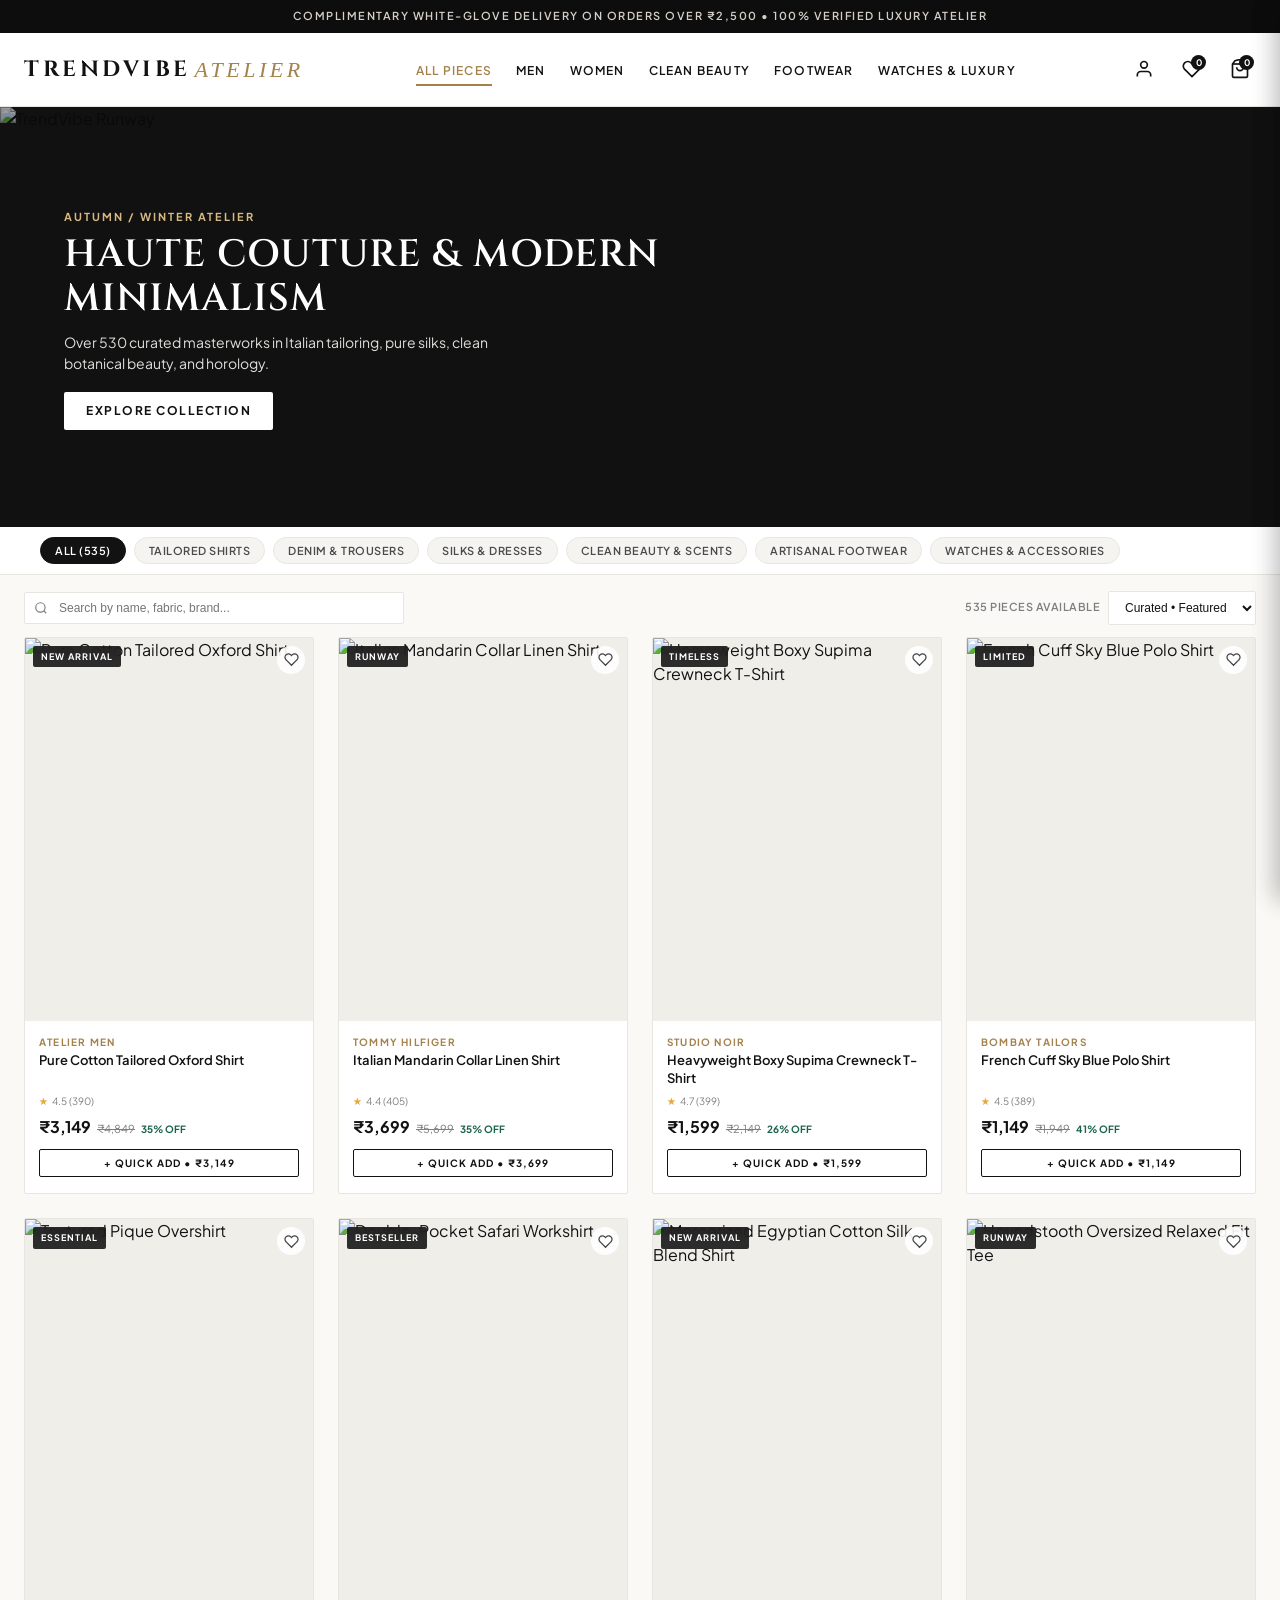
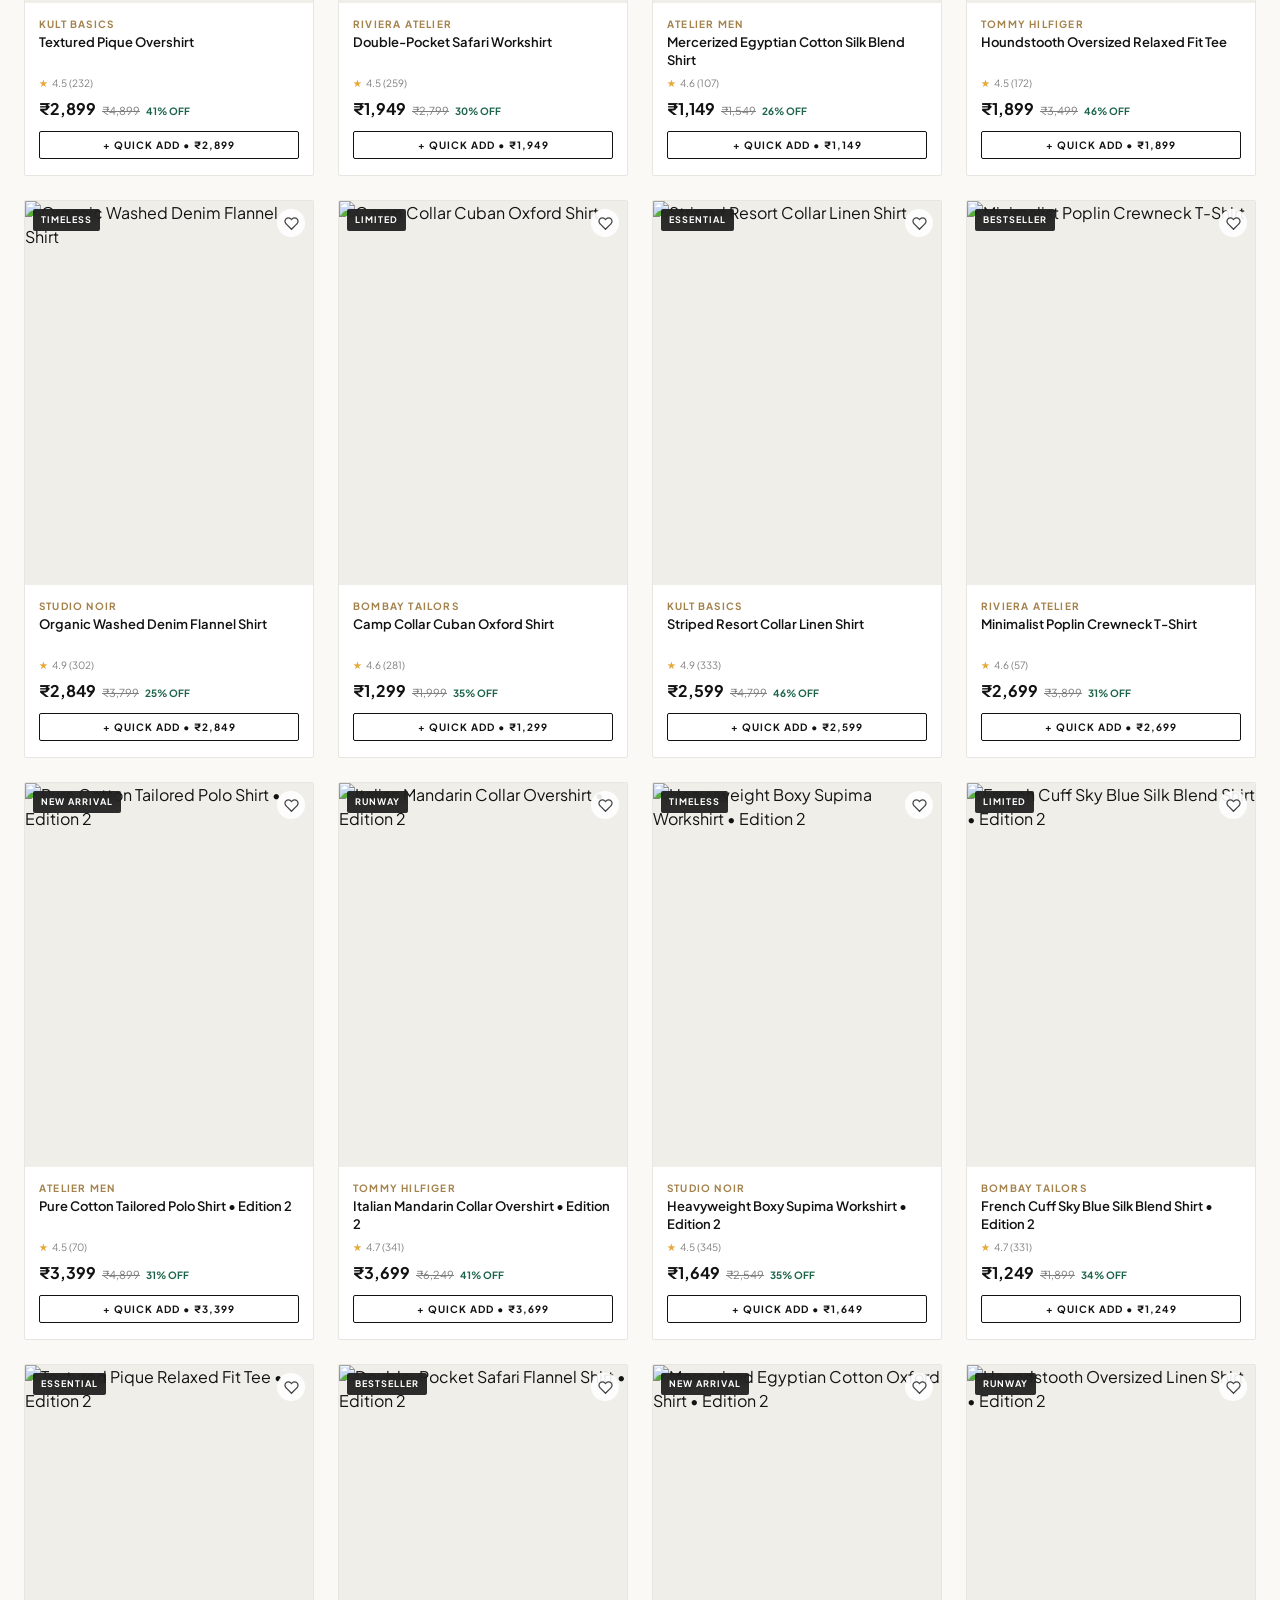
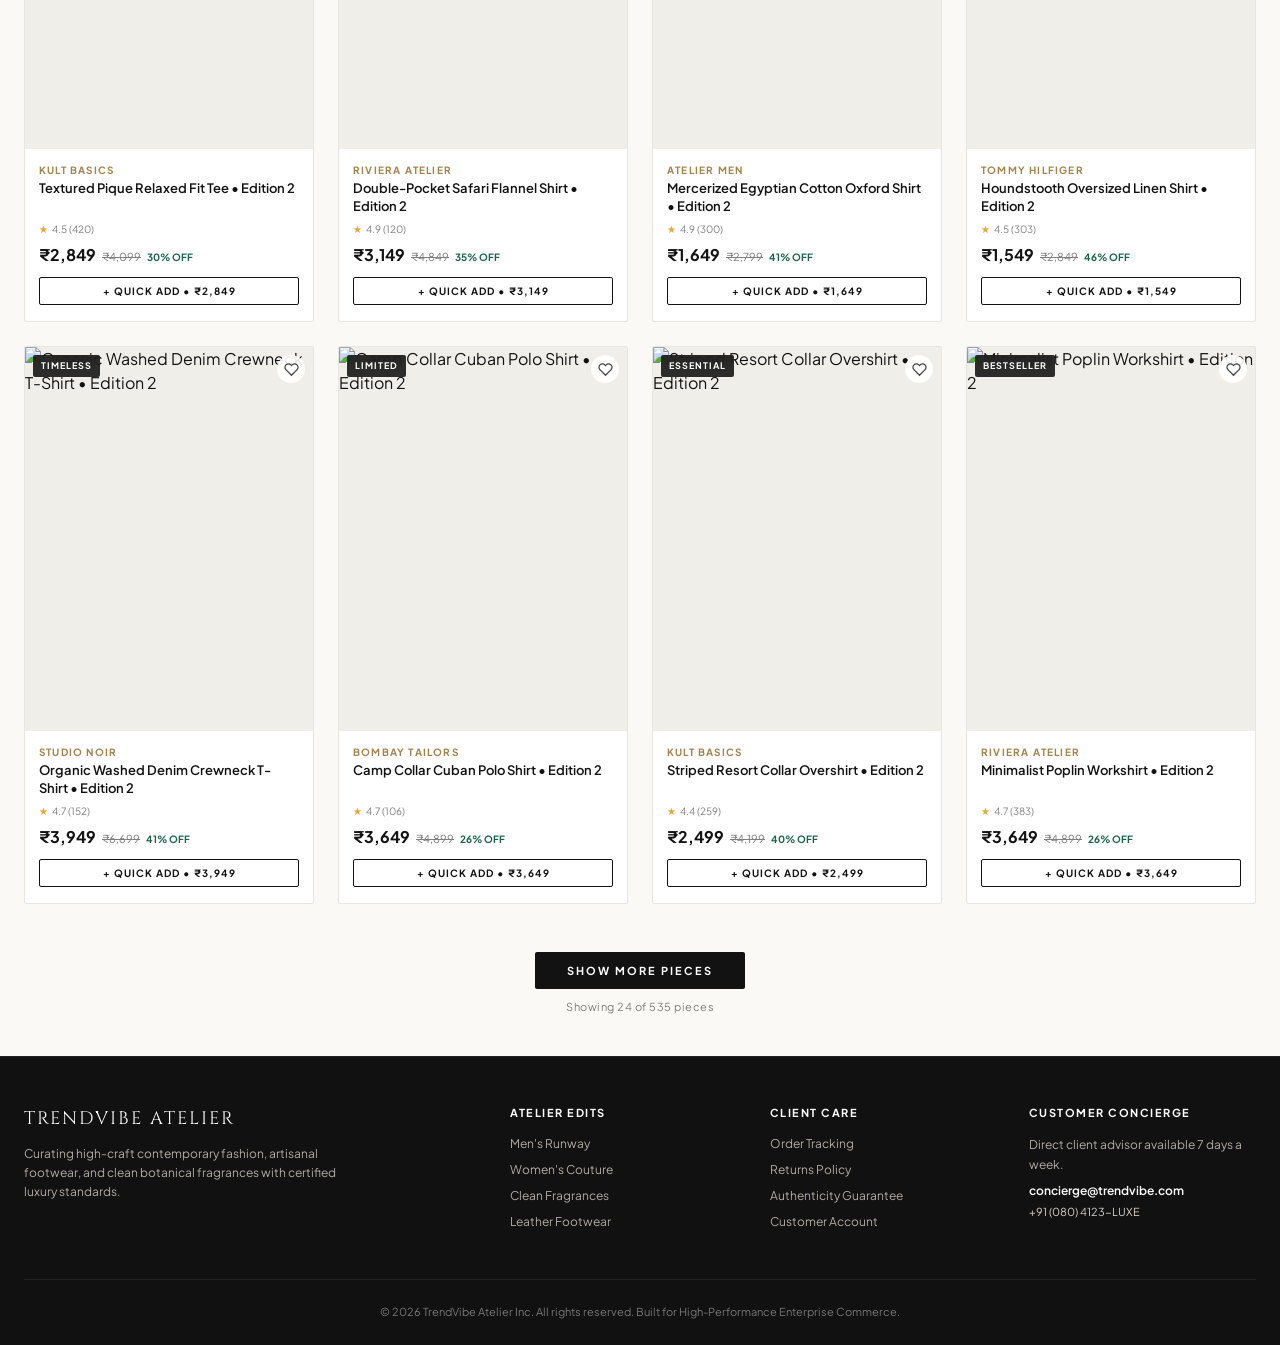
==== commit 43d95989: "deploy: update live site with verified HD photos, fallback handling, phone+password auth, and 535 pi" ====
--- a/index.html
+++ b/index.html
@@ -3,7 +3,7 @@
 <head>
     <meta charset="UTF-8">
     <meta name="viewport" content="width=device-width, initial-scale=1.0, maximum-scale=1.0, user-scalable=no, viewport-fit=cover">
-    <title>TRENDVIBE ATELIER &bull; The Autumn/Winter Runway &amp; Luxury Beauty Collection</title>
+    <title>TRENDVIBE ATELIER &bull; The Luxury Autumn/Winter Runway &amp; Beauty Collection</title>
     <link rel="preconnect" href="https://fonts.googleapis.com">
     <link rel="preconnect" href="https://fonts.gstatic.com" crossorigin>
     <link href="https://fonts.googleapis.com/css2?family=Cinzel:wght@500;600;700;800&family=Playfair+Display:ital,wght@0,400;0,600;0,700;1,400;1,600&family=Plus+Jakarta+Sans:wght@300;400;500;600;700;800&display=swap" rel="stylesheet">
@@ -74,7 +74,7 @@
             .container { padding: 0 24px; }
         }
 
-        /* Top Announcement Bar (Mobile Safe) */
+        /* Top Announcement Bar */
         .top-banner {
             background-color: #0d0d0d;
             color: #d6cfc7;
@@ -87,2412 +87,2414 @@
             overflow: hidden;
             text-overflow: ellipsis;
             text-transform: uppercase;
-            border-bottom: 1px solid rgba(255,255,255,0.08);
-            width: 100%;
-        }
-        .promo-code-pill {
-            background: rgba(255, 255, 255, 0.12);
-            padding: 1px 6px;
-            border-radius: var(--radius-sm);
-            color: #ffffff;
-            font-weight: 700;
-            letter-spacing: 0.5px;
-        }
-
-        /* Site Header */
-        header.site-header {
+        }
+        @media (min-width: 768px) {
+            .top-banner { font-size: 11px; padding: 8px 16px; letter-spacing: 1.5px; }
+        }
+
+        /* Header Navigation */
+        .header {
+            position: sticky;
+            top: 0;
+            z-index: 1000;
             background: rgba(255, 255, 255, 0.98);
             backdrop-filter: blur(12px);
-            position: sticky;
-            top: 0;
-            z-index: 100;
+            -webkit-backdrop-filter: blur(12px);
             border-bottom: 1px solid var(--border);
-            width: 100%;
-        }
-
-        .navbar-content {
+            height: 58px;
+            display: flex;
+            align-items: center;
+        }
+        @media (min-width: 992px) {
+            .header { height: 74px; }
+        }
+
+        .header-inner {
             display: flex;
             align-items: center;
             justify-content: space-between;
-            height: 58px;
-            gap: 12px;
-        }
-        @media (min-width: 992px) {
-            .navbar-content { height: 72px; gap: 20px; }
-        }
-
-        .brand-logo-wrap {
-            display: flex;
-            align-items: baseline;
-            gap: 6px;
-            cursor: pointer;
-            user-select: none;
-        }
-        .brand-logo {
+            width: 100%;
+            height: 100%;
+        }
+
+        .logo {
             font-family: var(--font-brand);
             font-size: 17px;
             font-weight: 700;
             letter-spacing: 2.5px;
-            color: var(--primary);
+            color: var(--dark);
             text-transform: uppercase;
+            display: flex;
+            align-items: center;
+            gap: 4px;
         }
         @media (min-width: 768px) {
-            .brand-logo { font-size: 22px; letter-spacing: 4px; }
-        }
-        .brand-sub {
-            font-size: 9px;
-            letter-spacing: 1.5px;
+            .logo { font-size: 22px; letter-spacing: 3.5px; }
+        }
+        .logo span {
             color: var(--accent);
-            font-weight: 700;
+            font-weight: 400;
+            font-family: var(--font-serif);
+            font-style: italic;
+        }
+
+        .desktop-nav {
+            display: none;
+            gap: 24px;
+            list-style: none;
+        }
+        @media (min-width: 992px) {
+            .desktop-nav { display: flex; }
+        }
+
+        .nav-link {
+            font-size: 12px;
+            font-weight: 600;
+            letter-spacing: 1.2px;
             text-transform: uppercase;
-        }
-
-        /* Desktop Nav Links */
-        .desktop-nav-links {
-            display: none;
-            list-style: none;
-            gap: 24px;
-            align-items: center;
-            height: 100%;
-        }
-        @media (min-width: 992px) {
-            .desktop-nav-links { display: flex; }
-        }
-        .desktop-nav-links li { height: 100%; display: flex; align-items: center; }
-        .desktop-nav-links a {
-            font-size: 11px;
-            font-weight: 600;
-            letter-spacing: 1.5px;
-            color: var(--text-secondary);
-            cursor: pointer;
-            padding: 24px 2px;
+            color: var(--dark);
             position: relative;
-            transition: color 0.2s ease;
-            text-transform: uppercase;
-        }
-        .desktop-nav-links a:hover,
-        .desktop-nav-links a.active {
-            color: var(--primary);
-        }
-        .desktop-nav-links a.active::after {
+            padding: 8px 0;
+            transition: color 0.2s;
+        }
+        .nav-link:hover, .nav-link.active {
+            color: var(--accent);
+        }
+        .nav-link.active::after {
             content: '';
             position: absolute;
             bottom: 0;
             left: 0;
             width: 100%;
             height: 2px;
-            background-color: var(--primary);
-        }
-
-        /* Desktop Search Field */
-        .desktop-search-container {
-            display: none;
-            position: relative;
-            flex: 1;
-            max-width: 280px;
-        }
-        @media (min-width: 992px) {
-            .desktop-search-container { display: block; }
-        }
-        .search-input-field {
-            width: 100%;
-            background: #f4f3ef;
-            border: 1px solid transparent;
-            padding: 9px 14px 9px 36px;
-            border-radius: var(--radius-sm);
-            font-size: 12px;
-            color: var(--dark);
-            outline: none;
-            transition: all 0.2s ease;
-        }
-        .search-input-field:focus {
-            background: #ffffff;
-            border-color: var(--primary);
-            box-shadow: 0 0 0 1px var(--primary);
-        }
-        .search-icon-svg {
-            position: absolute;
-            left: 12px;
-            top: 50%;
-            transform: translateY(-50%);
-            width: 14px;
-            height: 14px;
-            color: var(--text-muted);
-            pointer-events: none;
-        }
-
-        /* Nav Actions (Header Right) */
-        .nav-actions {
+            background: var(--accent);
+        }
+
+        .header-actions {
             display: flex;
             align-items: center;
-            gap: 12px;
+            gap: 8px;
         }
         @media (min-width: 768px) {
-            .nav-actions { gap: 18px; }
-        }
-        .action-icon-btn {
+            .header-actions { gap: 16px; }
+        }
+
+        .action-btn {
             background: none;
             border: none;
             cursor: pointer;
+            position: relative;
             display: flex;
             align-items: center;
             justify-content: center;
-            position: relative;
             color: var(--dark);
             padding: 6px;
-            transition: color 0.2s ease;
-        }
-        .action-icon-btn:hover { color: var(--accent); }
-        .action-icon-btn svg { width: 20px; height: 20px; }
-        .action-icon-btn span.label-text {
-            display: none;
-            font-size: 10px;
+            border-radius: 50%;
+            transition: background 0.2s;
+        }
+        .action-btn:hover {
+            background: rgba(0,0,0,0.04);
+        }
+        .action-btn svg {
+            width: 20px;
+            height: 20px;
+        }
+
+        .user-greeting-btn {
+            font-size: 12px;
             font-weight: 600;
             letter-spacing: 0.5px;
-            text-transform: uppercase;
-            margin-left: 4px;
-        }
-        @media (min-width: 992px) {
-            .action-icon-btn span.label-text { display: inline-block; }
-        }
-        .badge-counter {
+            background: #f4efe6;
+            color: #1a1a1a;
+            border: 1px solid var(--accent);
+            padding: 4px 10px;
+            border-radius: 20px;
+            cursor: pointer;
+            display: flex;
+            align-items: center;
+            gap: 6px;
+            transition: all 0.2s;
+        }
+        .user-greeting-btn:hover {
+            background: var(--accent);
+            color: #ffffff;
+        }
+
+        .badge-count {
             position: absolute;
-            top: 0;
-            right: 0;
+            top: 2px;
+            right: 2px;
             background: var(--primary);
             color: #ffffff;
             font-size: 9px;
             font-weight: 700;
-            width: 15px;
+            min-width: 15px;
             height: 15px;
             border-radius: 50%;
             display: flex;
             align-items: center;
             justify-content: center;
-        }
-
-        .mobile-menu-btn {
-            display: flex;
-            align-items: center;
-            justify-content: center;
-            background: none;
-            border: none;
-            font-size: 20px;
-            cursor: pointer;
-            color: var(--primary);
-            padding: 4px;
-        }
-        @media (min-width: 992px) {
-            .mobile-menu-btn { display: none; }
-        }
-
-        /* Mobile Bottom Nav */
-        .bottom-nav {
-            position: fixed;
-            bottom: 0;
-            left: 0;
-            width: 100%;
-            height: var(--bottom-nav-height);
-            background: #ffffff;
-            border-top: 1px solid var(--border);
-            display: flex;
-            justify-content: space-around;
-            align-items: center;
-            z-index: 99;
-            box-shadow: 0 -2px 10px rgba(0, 0, 0, 0.05);
-        }
-        @media (min-width: 992px) {
-            .bottom-nav { display: none; }
-        }
-        .bottom-nav-item {
-            display: flex;
-            flex-direction: column;
-            align-items: center;
-            justify-content: center;
-            background: none;
-            border: none;
-            color: var(--text-muted);
-            font-size: 9px;
-            font-weight: 600;
-            letter-spacing: 0.5px;
-            gap: 2px;
-            cursor: pointer;
-            padding: 4px;
-            flex: 1;
-            text-transform: uppercase;
-        }
-        .bottom-nav-item.active {
-            color: var(--primary);
-            font-weight: 700;
-        }
-        .bottom-nav-item svg { width: 18px; height: 18px; }
-
-        /* Mobile Drawer */
-        .drawer-overlay {
-            position: fixed;
-            inset: 0;
-            background: rgba(0, 0, 0, 0.6);
-            z-index: 1000;
-            opacity: 0;
-            pointer-events: none;
-            transition: opacity 0.3s ease;
-        }
-        .drawer-overlay.active {
-            opacity: 1;
-            pointer-events: auto;
-        }
-        .mobile-drawer {
-            position: fixed;
-            top: 0;
-            left: 0;
-            width: 290px;
-            height: 100%;
-            background: #ffffff;
-            z-index: 1001;
-            transform: translateX(-100%);
-            transition: transform 0.3s cubic-bezier(0.16, 1, 0.3, 1);
-            display: flex;
-            flex-direction: column;
-        }
-        .drawer-overlay.active .mobile-drawer {
-            transform: translateX(0);
-        }
-        .drawer-header {
-            padding: 20px 16px;
-            border-bottom: 1px solid var(--border);
-            background: #111111;
-            color: #ffffff;
-            display: flex;
-            justify-content: space-between;
-            align-items: flex-start;
-        }
-        .drawer-body {
-            padding: 12px 0;
-            overflow-y: auto;
-            flex: 1;
-        }
-        .drawer-item {
-            padding: 12px 20px;
-            font-size: 12px;
-            font-weight: 600;
-            letter-spacing: 1px;
-            text-transform: uppercase;
-            color: var(--dark);
-            cursor: pointer;
-            display: flex;
-            align-items: center;
-            justify-content: space-between;
-            transition: background 0.2s;
-        }
-        .drawer-item:hover { background: #f8f7f4; }
-        .drawer-divider {
-            height: 1px;
-            background: var(--border);
-            margin: 10px 20px;
-        }
-
-        /* Compact Hero Banner (Mobile Optimized) */
-        .hero-banner {
-            position: relative;
-            background: #161514;
-            color: #ffffff;
-            border-radius: var(--radius-sm);
-            margin: 12px 0 16px 0;
-            overflow: hidden;
-            display: flex;
-            min-height: 170px;
-            box-shadow: var(--shadow-sm);
-        }
-        @media (min-width: 768px) {
-            .hero-banner { min-height: 340px; margin: 18px 0 24px 0; }
-        }
-        .hero-banner-image {
-            position: absolute;
-            inset: 0;
-            width: 100%;
-            height: 100%;
-            object-fit: cover;
-            object-position: center 25%;
-            opacity: 0.5;
-            filter: contrast(105%) brightness(90%);
-        }
-        .hero-banner-overlay {
-            position: absolute;
-            inset: 0;
-            background: linear-gradient(90deg, rgba(17,17,17,0.92) 0%, rgba(17,17,17,0.7) 60%, rgba(17,17,17,0.2) 100%);
-        }
-        .hero-content {
-            position: relative;
-            z-index: 2;
-            padding: 20px 16px;
-            max-width: 540px;
-            display: flex;
-            flex-direction: column;
-            justify-content: center;
-        }
-        @media (min-width: 768px) {
-            .hero-content { padding: 40px 32px; }
-        }
-        .hero-tag {
-            font-size: 9px;
-            font-weight: 700;
-            letter-spacing: 2px;
-            text-transform: uppercase;
-            color: var(--accent);
-            margin-bottom: 6px;
-        }
-        .hero-title {
-            font-family: var(--font-serif);
-            font-size: 20px;
-            line-height: 1.2;
-            font-weight: 600;
-            margin-bottom: 8px;
-            letter-spacing: -0.3px;
-        }
-        @media (min-width: 768px) {
-            .hero-title { font-size: 34px; margin-bottom: 12px; }
-        }
-        .hero-desc {
-            display: none;
-            font-size: 13px;
-            line-height: 1.5;
-            color: #d1cdc7;
-            margin-bottom: 18px;
-        }
-        @media (min-width: 768px) {
-            .hero-desc { display: block; }
-        }
-        .hero-btn-group {
-            display: flex;
-            gap: 10px;
-        }
-        .hero-cta {
-            display: inline-block;
-            background: #ffffff;
-            color: #111111;
-            padding: 9px 18px;
-            font-size: 10px;
-            font-weight: 700;
-            letter-spacing: 1.5px;
-            text-transform: uppercase;
-            border-radius: var(--radius-sm);
-            cursor: pointer;
-            transition: all 0.2s ease;
-        }
-        .hero-cta:hover { background: var(--accent); color: #ffffff; }
-
-        /* Filter Chips / Categories Rail */
-        .category-scroll-container {
-            display: flex;
-            gap: 8px;
-            overflow-x: auto;
-            padding-bottom: 8px;
-            scrollbar-width: none;
-            -webkit-overflow-scrolling: touch;
-            margin-bottom: 10px;
-        }
-        .category-scroll-container::-webkit-scrollbar { display: none; }
-        .cat-chip {
-            padding: 7px 14px;
-            background: #ffffff;
-            border: 1px solid var(--border);
-            border-radius: var(--radius-sm);
-            font-size: 11px;
-            font-weight: 600;
-            letter-spacing: 0.5px;
-            text-transform: uppercase;
-            color: var(--text-secondary);
-            cursor: pointer;
-            white-space: nowrap;
-            transition: all 0.2s ease;
-        }
-        .cat-chip:hover { border-color: var(--primary); color: var(--primary); }
-        .cat-chip.active {
-            background: var(--primary);
-            color: #ffffff;
-            border-color: var(--primary);
-        }
-
-        /* Slim Single-Line Filters Bar */
-        .filters-toolbar {
-            display: flex;
-            align-items: center;
-            justify-content: space-between;
-            gap: 8px;
-            padding: 8px 12px;
-            background: #ffffff;
-            border: 1px solid var(--border);
-            border-radius: var(--radius-sm);
-            margin-bottom: 14px;
-            overflow-x: auto;
-            scrollbar-width: none;
-        }
-        .filters-toolbar::-webkit-scrollbar { display: none; }
-        .price-filter-group {
-            display: flex;
-            align-items: center;
-            gap: 6px;
-            white-space: nowrap;
-        }
-        .price-btn {
-            background: #f7f6f2;
-            border: 1px solid transparent;
-            padding: 5px 10px;
-            font-size: 10px;
-            font-weight: 600;
-            color: var(--text-secondary);
-            border-radius: var(--radius-sm);
-            cursor: pointer;
-            white-space: nowrap;
-            transition: all 0.2s;
-        }
-        .price-btn:hover { border-color: var(--border-dark); color: var(--primary); }
-        .price-btn.active { background: var(--primary); color: #ffffff; }
-        .sort-select {
-            padding: 5px 10px;
-            border: 1px solid var(--border);
-            background: #ffffff;
-            font-size: 10px;
-            font-weight: 600;
-            color: var(--dark);
-            border-radius: var(--radius-sm);
-            outline: none;
-            cursor: pointer;
-            text-transform: uppercase;
-            white-space: nowrap;
-        }
-
-        /* Catalog Title Section */
-        .catalog-header-bar {
-            display: flex;
-            justify-content: space-between;
-            align-items: baseline;
-            margin-bottom: 12px;
-        }
-        .catalog-heading {
-            font-family: var(--font-serif);
-            font-size: 18px;
-            font-weight: 600;
-            color: var(--primary);
-            letter-spacing: -0.2px;
-        }
-        @media (min-width: 768px) {
-            .catalog-heading { font-size: 24px; }
-        }
-        .catalog-count {
-            font-size: 11px;
-            color: var(--text-muted);
-            font-weight: 600;
-            letter-spacing: 0.5px;
-            text-transform: uppercase;
-        }
-
-        /* Product Grid (Mobile 2-Column, Desktop Multi-Column) */
-        .product-grid {
-            display: grid;
-            grid-template-columns: repeat(2, 1fr);
-            gap: 12px;
-            margin-bottom: 30px;
-        }
-        @media (min-width: 768px) {
-            .product-grid { grid-template-columns: repeat(3, 1fr); gap: 20px; }
-        }
-        @media (min-width: 1100px) {
-            .product-grid { grid-template-columns: repeat(4, 1fr); gap: 24px; }
-        }
-
-        /* Product Card */
-        .product-card {
-            background: #ffffff;
-            border: 1px solid var(--border);
-            border-radius: var(--radius-sm);
-            overflow: hidden;
-            display: flex;
-            flex-direction: column;
-            position: relative;
-            transition: transform 0.2s ease, box-shadow 0.2s ease;
-        }
-        .product-card:hover {
-            transform: translateY(-3px);
-            box-shadow: var(--shadow-sm);
-        }
-        .product-image-container {
+            line-height: 1;
+        }
+
+        /* Hero Banner */
+        .hero {
             position: relative;
             width: 100%;
-            padding-top: 135%; /* Portrait fashion ratio */
-            background: #f0eee9;
+            height: 180px;
+            background: #111;
             overflow: hidden;
-            cursor: pointer;
-        }
-        .product-card-img {
+            display: flex;
+            align-items: center;
+        }
+        @media (min-width: 768px) {
+            .hero { height: 320px; }
+        }
+        @media (min-width: 1200px) {
+            .hero { height: 420px; }
+        }
+
+        .hero-bg {
             position: absolute;
             top: 0;
             left: 0;
             width: 100%;
             height: 100%;
             object-fit: cover;
-            transition: transform 0.3s ease;
-        }
-        .product-card:hover .product-card-img {
+            opacity: 0.65;
+            filter: contrast(1.1) brightness(0.9);
+        }
+
+        .hero-content {
+            position: relative;
+            z-index: 2;
+            color: #fff;
+            max-width: 680px;
+            padding: 0 20px;
+        }
+        @media (min-width: 768px) {
+            .hero-content { padding: 0 40px; }
+        }
+
+        .hero-tag {
+            font-size: 9px;
+            font-weight: 700;
+            letter-spacing: 2px;
+            text-transform: uppercase;
+            color: #d6b882;
+            margin-bottom: 4px;
+            display: inline-block;
+        }
+        @media (min-width: 768px) {
+            .hero-tag { font-size: 11px; margin-bottom: 8px; }
+        }
+
+        .hero-title {
+            font-family: var(--font-brand);
+            font-size: 20px;
+            font-weight: 600;
+            line-height: 1.15;
+            letter-spacing: 1px;
+            text-transform: uppercase;
+            margin-bottom: 6px;
+        }
+        @media (min-width: 768px) {
+            .hero-title { font-size: 38px; margin-bottom: 12px; }
+        }
+
+        .hero-desc {
+            font-size: 11px;
+            color: #e0deda;
+            max-width: 480px;
+            display: -webkit-box;
+            -webkit-line-clamp: 2;
+            -webkit-box-orient: vertical;
+            overflow: hidden;
+            margin-bottom: 12px;
+        }
+        @media (min-width: 768px) {
+            .hero-desc { font-size: 14px; -webkit-line-clamp: 3; margin-bottom: 18px; }
+        }
+
+        .hero-btn {
+            display: inline-block;
+            background: #ffffff;
+            color: #111111;
+            padding: 6px 14px;
+            font-size: 10px;
+            font-weight: 700;
+            letter-spacing: 1.5px;
+            text-transform: uppercase;
+            border-radius: var(--radius-sm);
+            transition: all 0.2s;
+        }
+        @media (min-width: 768px) {
+            .hero-btn { padding: 10px 22px; font-size: 12px; }
+        }
+        .hero-btn:hover {
+            background: #d6b882;
+            color: #111;
+        }
+
+        /* Horizontal Category Rail */
+        .category-rail-wrapper {
+            background: #ffffff;
+            border-bottom: 1px solid var(--border);
+            position: sticky;
+            top: 58px;
+            z-index: 990;
+        }
+        @media (min-width: 992px) {
+            .category-rail-wrapper { top: 74px; }
+        }
+
+        .category-rail {
+            display: flex;
+            align-items: center;
+            gap: 8px;
+            overflow-x: auto;
+            white-space: nowrap;
+            padding: 10px 16px;
+            -webkit-overflow-scrolling: touch;
+            scrollbar-width: none;
+        }
+        .category-rail::-webkit-scrollbar { display: none; }
+
+        .cat-chip {
+            background: #f5f4f0;
+            border: 1px solid var(--border);
+            padding: 6px 14px;
+            border-radius: 20px;
+            font-size: 11px;
+            font-weight: 600;
+            letter-spacing: 0.5px;
+            color: var(--text-secondary);
+            cursor: pointer;
+            transition: all 0.2s;
+            flex-shrink: 0;
+            text-transform: uppercase;
+        }
+        .cat-chip:hover, .cat-chip.active {
+            background: var(--dark);
+            color: #ffffff;
+            border-color: var(--dark);
+        }
+
+        /* Filter & Search Bar */
+        .filter-bar {
+            display: flex;
+            align-items: center;
+            justify-content: space-between;
+            padding: 16px 0 12px;
+            gap: 12px;
+            flex-wrap: wrap;
+        }
+
+        .search-box {
+            position: relative;
+            flex: 1;
+            min-width: 200px;
+            max-width: 380px;
+        }
+        .search-input {
+            width: 100%;
+            padding: 8px 12px 8px 34px;
+            border: 1px solid var(--border);
+            border-radius: var(--radius-sm);
+            font-size: 12px;
+            background: #ffffff;
+            outline: none;
+            transition: border-color 0.2s;
+        }
+        .search-input:focus {
+            border-color: var(--dark);
+        }
+        .search-icon {
+            position: absolute;
+            left: 10px;
+            top: 50%;
+            transform: translateY(-50%);
+            color: var(--text-muted);
+            pointer-events: none;
+            width: 14px;
+            height: 14px;
+        }
+
+        .filter-controls {
+            display: flex;
+            align-items: center;
+            gap: 8px;
+        }
+
+        .sort-select {
+            padding: 8px 12px;
+            border: 1px solid var(--border);
+            border-radius: var(--radius-sm);
+            font-size: 12px;
+            font-weight: 500;
+            background: #ffffff;
+            color: var(--dark);
+            outline: none;
+            cursor: pointer;
+        }
+
+        .items-count {
+            font-size: 11px;
+            letter-spacing: 0.5px;
+            color: var(--text-muted);
+            font-weight: 600;
+            text-transform: uppercase;
+        }
+
+        /* Product Grid */
+        .products-grid {
+            display: grid;
+            grid-template-columns: repeat(2, 1fr);
+            gap: 12px;
+            margin-bottom: 24px;
+        }
+        @media (min-width: 576px) {
+            .products-grid { gap: 16px; }
+        }
+        @media (min-width: 768px) {
+            .products-grid { grid-template-columns: repeat(3, 1fr); gap: 20px; }
+        }
+        @media (min-width: 1024px) {
+            .products-grid { grid-template-columns: repeat(4, 1fr); gap: 24px; }
+        }
+
+        /* Product Card */
+        .card {
+            background: var(--surface);
+            border: 1px solid var(--border);
+            border-radius: var(--radius-sm);
+            overflow: hidden;
+            display: flex;
+            flex-direction: column;
+            transition: transform 0.2s, box-shadow 0.2s;
+            position: relative;
+        }
+        .card:hover {
+            box-shadow: var(--shadow-md);
+            transform: translateY(-2px);
+        }
+
+        .card-media {
+            position: relative;
+            width: 100%;
+            padding-top: 133.33%; /* 3:4 aspect ratio */
+            background: #f0eee9;
+            overflow: hidden;
+            cursor: pointer;
+        }
+
+        .card-img {
+            position: absolute;
+            top: 0;
+            left: 0;
+            width: 100%;
+            height: 100%;
+            object-fit: cover;
+            transition: transform 0.5s ease;
+        }
+        .card:hover .card-img {
             transform: scale(1.04);
         }
-        .product-badge {
+
+        .card-badge {
             position: absolute;
             top: 8px;
             left: 8px;
-            background: rgba(17, 17, 17, 0.88);
-            backdrop-filter: blur(4px);
+            background: rgba(18, 18, 18, 0.88);
             color: #ffffff;
             font-size: 8px;
             font-weight: 700;
             letter-spacing: 1px;
+            text-transform: uppercase;
             padding: 3px 6px;
-            text-transform: uppercase;
-            border-radius: var(--radius-sm);
+            border-radius: 2px;
+            backdrop-filter: blur(4px);
             z-index: 2;
         }
+        @media (min-width: 768px) {
+            .card-badge { font-size: 9px; padding: 4px 8px; }
+        }
+
         .wishlist-btn {
             position: absolute;
             top: 8px;
             right: 8px;
-            background: rgba(255, 255, 255, 0.9);
-            border: none;
             width: 28px;
             height: 28px;
             border-radius: 50%;
+            background: rgba(255, 255, 255, 0.9);
+            border: none;
             display: flex;
             align-items: center;
             justify-content: center;
             cursor: pointer;
             z-index: 2;
-            transition: transform 0.2s;
-            color: var(--dark);
-            font-size: 13px;
-        }
-        .wishlist-btn:hover { transform: scale(1.1); }
-        .wishlist-btn.active { color: #d13d3d; }
-        .quick-add-overlay {
+            transition: all 0.2s;
+            color: #444;
+        }
+        .wishlist-btn:hover {
+            background: #ffffff;
+            transform: scale(1.1);
+            color: var(--danger);
+        }
+        .wishlist-btn.active {
+            color: var(--danger);
+            fill: var(--danger);
+        }
+
+        .quick-view-btn {
             position: absolute;
             bottom: 0;
             left: 0;
             width: 100%;
-            background: rgba(17, 17, 17, 0.9);
+            background: rgba(17, 17, 17, 0.92);
             color: #ffffff;
-            padding: 8px;
-            text-align: center;
+            border: none;
+            padding: 8px 0;
             font-size: 10px;
             font-weight: 700;
             letter-spacing: 1px;
             text-transform: uppercase;
+            cursor: pointer;
+            opacity: 0;
             transform: translateY(100%);
-            transition: transform 0.2s ease;
-            cursor: pointer;
-        }
-        .product-card:hover .quick-add-overlay {
+            transition: all 0.25s ease;
+            z-index: 3;
+        }
+        .card:hover .quick-view-btn {
+            opacity: 1;
             transform: translateY(0);
         }
-
-        .product-info {
-            padding: 10px;
+        @media (max-width: 768px) {
+            /* On mobile, keep button accessible */
+            .quick-view-btn { display: none; }
+        }
+
+        .card-body {
+            padding: 10px 10px 12px;
             display: flex;
             flex-direction: column;
             flex: 1;
         }
-        .product-brand {
+        @media (min-width: 768px) {
+            .card-body { padding: 14px 14px 16px; }
+        }
+
+        .card-brand {
             font-size: 9px;
             font-weight: 700;
-            letter-spacing: 1px;
+            letter-spacing: 1.2px;
             color: var(--accent);
             text-transform: uppercase;
             margin-bottom: 2px;
         }
-        .product-title {
-            font-size: 11px;
-            font-weight: 500;
-            color: var(--primary);
+        @media (min-width: 768px) {
+            .card-brand { font-size: 10px; }
+        }
+
+        .card-title {
+            font-size: 12px;
+            font-weight: 600;
+            color: var(--dark);
             line-height: 1.35;
             margin-bottom: 6px;
             display: -webkit-box;
             -webkit-line-clamp: 2;
             -webkit-box-orient: vertical;
             overflow: hidden;
-            height: 30px;
-            cursor: pointer;
-        }
-        .product-pricing {
+            height: 32px;
+        }
+        @media (min-width: 768px) {
+            .card-title { font-size: 13px; height: 36px; }
+        }
+
+        .card-rating {
+            display: flex;
+            align-items: center;
+            gap: 4px;
+            font-size: 10px;
+            color: var(--text-muted);
+            margin-bottom: 6px;
+        }
+        .card-rating .stars {
+            color: #e5a93b;
+        }
+
+        .card-price-row {
             display: flex;
             align-items: baseline;
             gap: 6px;
             margin-top: auto;
             flex-wrap: wrap;
         }
-        .current-price {
-            font-size: 13px;
-            font-weight: 700;
-            color: var(--primary);
-        }
-        .original-price {
-            font-size: 10px;
+        .price-current {
+            font-size: 14px;
+            font-weight: 700;
+            color: var(--dark);
+        }
+        @media (min-width: 768px) {
+            .price-current { font-size: 16px; }
+        }
+        .price-orig {
+            font-size: 11px;
             color: var(--text-muted);
             text-decoration: line-through;
         }
-        .discount-rate {
+        .price-discount {
             font-size: 10px;
             font-weight: 700;
             color: var(--success);
         }
 
-        /* Load More Pagination Button */
-        .load-more-container {
+        .add-to-bag-card-btn {
+            margin-top: 10px;
+            width: 100%;
+            background: #ffffff;
+            border: 1px solid var(--dark);
+            color: var(--dark);
+            padding: 7px 0;
+            font-size: 10px;
+            font-weight: 700;
+            letter-spacing: 1px;
+            text-transform: uppercase;
+            border-radius: var(--radius-sm);
+            cursor: pointer;
+            transition: all 0.2s;
+        }
+        .add-to-bag-card-btn:hover {
+            background: var(--dark);
+            color: #ffffff;
+        }
+
+        /* Pagination / Load More */
+        .load-more-section {
             text-align: center;
-            margin: 20px 0 50px 0;
+            padding: 24px 0 40px;
         }
         .load-more-btn {
+            background: var(--dark);
+            color: #ffffff;
+            border: none;
+            padding: 12px 32px;
+            font-size: 11px;
+            font-weight: 700;
+            letter-spacing: 2px;
+            text-transform: uppercase;
+            border-radius: var(--radius-sm);
+            cursor: pointer;
+            transition: all 0.2s;
+        }
+        .load-more-btn:hover {
+            background: var(--primary-hover);
+            transform: translateY(-1px);
+        }
+        .load-more-info {
+            margin-top: 10px;
+            font-size: 11px;
+            color: var(--text-muted);
+            letter-spacing: 0.5px;
+        }
+
+        /* Mobile Bottom Nav */
+        .mobile-bottom-nav {
+            position: fixed;
+            bottom: 0;
+            left: 0;
+            width: 100%;
+            height: calc(var(--bottom-nav-height) + env(safe-area-inset-bottom, 0px));
+            padding-bottom: env(safe-area-inset-bottom, 0px);
+            background: rgba(255, 255, 255, 0.98);
+            backdrop-filter: blur(10px);
+            -webkit-backdrop-filter: blur(10px);
+            border-top: 1px solid var(--border);
+            display: flex;
+            align-items: center;
+            justify-content: space-around;
+            z-index: 1000;
+        }
+        @media (min-width: 992px) {
+            .mobile-bottom-nav { display: none; }
+        }
+
+        .bottom-nav-item {
+            display: flex;
+            flex-direction: column;
+            align-items: center;
+            justify-content: center;
+            color: var(--text-secondary);
+            font-size: 9px;
+            font-weight: 600;
+            letter-spacing: 0.5px;
+            text-transform: uppercase;
+            background: none;
+            border: none;
+            padding: 6px 12px;
+            position: relative;
+            cursor: pointer;
+            transition: color 0.2s;
+        }
+        .bottom-nav-item.active, .bottom-nav-item:hover {
+            color: var(--dark);
+        }
+        .bottom-nav-item svg {
+            width: 19px;
+            height: 19px;
+            margin-bottom: 2px;
+        }
+
+        /* Modal Base & Overlay */
+        .modal-overlay {
+            position: fixed;
+            top: 0;
+            left: 0;
+            width: 100%;
+            height: 100%;
+            background: rgba(0, 0, 0, 0.65);
+            backdrop-filter: blur(4px);
+            -webkit-backdrop-filter: blur(4px);
+            z-index: 2000;
+            display: none;
+            align-items: center;
+            justify-content: center;
+            padding: 16px;
+            opacity: 0;
+            transition: opacity 0.25s ease;
+        }
+        .modal-overlay.active {
+            display: flex;
+            opacity: 1;
+        }
+
+        .modal-card {
             background: #ffffff;
-            border: 1px solid var(--primary);
-            color: var(--primary);
-            padding: 12px 28px;
+            border-radius: var(--radius-md);
+            max-width: 480px;
+            width: 100%;
+            max-height: 90vh;
+            overflow-y: auto;
+            position: relative;
+            box-shadow: var(--shadow-lg);
+            animation: modalSlide 0.3s ease-out;
+        }
+        @keyframes modalSlide {
+            from { transform: translateY(20px); opacity: 0; }
+            to { transform: translateY(0); opacity: 1; }
+        }
+
+        .modal-close-btn {
+            position: absolute;
+            top: 14px;
+            right: 14px;
+            background: none;
+            border: none;
+            font-size: 20px;
+            color: var(--dark);
+            cursor: pointer;
+            width: 32px;
+            height: 32px;
+            display: flex;
+            align-items: center;
+            justify-content: center;
+            border-radius: 50%;
+            transition: background 0.2s;
+            z-index: 10;
+        }
+        .modal-close-btn:hover { background: #f0ede6; }
+
+        /* Auth Tabs & Form */
+        .auth-header {
+            padding: 24px 24px 16px;
+            text-align: center;
+            border-bottom: 1px solid var(--border);
+        }
+        .auth-brand {
+            font-family: var(--font-brand);
+            font-size: 16px;
+            letter-spacing: 2px;
+            font-weight: 700;
+            margin-bottom: 4px;
+        }
+        .auth-subtitle {
+            font-size: 11px;
+            color: var(--text-muted);
+            letter-spacing: 0.5px;
+        }
+
+        .auth-tabs {
+            display: flex;
+            border-bottom: 1px solid var(--border);
+            background: #faf9f6;
+        }
+        .auth-tab {
+            flex: 1;
+            padding: 12px 0;
+            text-align: center;
+            background: none;
+            border: none;
+            font-size: 11px;
+            font-weight: 700;
+            letter-spacing: 1.5px;
+            text-transform: uppercase;
+            color: var(--text-muted);
+            cursor: pointer;
+            border-bottom: 2px solid transparent;
+            transition: all 0.2s;
+        }
+        .auth-tab.active {
+            color: var(--dark);
+            border-bottom-color: var(--dark);
+            background: #ffffff;
+        }
+
+        .auth-body {
+            padding: 24px;
+        }
+
+        .form-group {
+            margin-bottom: 16px;
+        }
+        .form-label {
+            display: block;
+            font-size: 11px;
+            font-weight: 600;
+            letter-spacing: 0.5px;
+            color: var(--dark);
+            margin-bottom: 6px;
+            text-transform: uppercase;
+        }
+        .input-wrapper {
+            position: relative;
+            display: flex;
+            align-items: center;
+        }
+        .phone-prefix {
+            position: absolute;
+            left: 12px;
+            font-size: 13px;
+            font-weight: 700;
+            color: var(--dark);
+            pointer-events: none;
+        }
+        .form-input {
+            width: 100%;
+            padding: 10px 12px;
+            border: 1px solid var(--border);
+            border-radius: var(--radius-sm);
+            font-size: 13px;
+            outline: none;
+            transition: border-color 0.2s;
+            background: #ffffff;
+        }
+        .form-input.has-prefix {
+            padding-left: 48px;
+        }
+        .form-input:focus {
+            border-color: var(--dark);
+        }
+
+        .pwd-toggle-btn {
+            position: absolute;
+            right: 10px;
+            background: none;
+            border: none;
+            cursor: pointer;
+            color: var(--text-muted);
+            font-size: 11px;
+            font-weight: 600;
+            padding: 4px;
+        }
+
+        .auth-submit-btn {
+            width: 100%;
+            background: var(--dark);
+            color: #ffffff;
+            border: none;
+            padding: 12px 0;
             font-size: 11px;
             font-weight: 700;
             letter-spacing: 1.5px;
             text-transform: uppercase;
             border-radius: var(--radius-sm);
             cursor: pointer;
-            transition: all 0.2s ease;
-        }
-        .load-more-btn:hover {
-            background: var(--primary);
-            color: #ffffff;
-        }
-
-        /* Modals & Backdrop */
-        .modal-backdrop {
-            position: fixed;
-            inset: 0;
-            background: rgba(0, 0, 0, 0.72);
-            backdrop-filter: blur(4px);
-            z-index: 1000;
-            display: none;
-            align-items: center;
-            justify-content: center;
-            padding: 16px;
-        }
-        .modal-backdrop.active { display: flex; }
-
-        /* Phone + OTP Authentication Modal */
-        .auth-modal {
-            background: #ffffff;
+            transition: background 0.2s;
+            margin-top: 8px;
+        }
+        .auth-submit-btn:hover {
+            background: var(--primary-hover);
+        }
+
+        .demo-credentials-box {
+            margin-top: 18px;
+            background: #fdfaf2;
+            border: 1px dashed var(--accent);
+            padding: 10px 12px;
+            border-radius: var(--radius-sm);
+            font-size: 11px;
+            color: #5c441b;
+            line-height: 1.4;
+        }
+        .demo-credentials-box strong { color: #2c200c; }
+
+        /* Quick View Modal Card */
+        .quick-view-card {
+            max-width: 820px;
             width: 100%;
-            max-width: 420px;
-            border-radius: var(--radius-md);
+            display: grid;
+            grid-template-columns: 1fr;
             overflow: hidden;
-            box-shadow: var(--shadow-lg);
+        }
+        @media (min-width: 768px) {
+            .quick-view-card { grid-template-columns: 1fr 1fr; }
+        }
+
+        .quick-view-gallery {
             position: relative;
-        }
-        .auth-header {
-            background: #111111;
-            color: #ffffff;
-            padding: 22px 24px;
-            text-align: center;
-            position: relative;
-        }
-        .auth-header-title {
-            font-family: var(--font-brand);
-            font-size: 17px;
-            letter-spacing: 2px;
-            text-transform: uppercase;
-        }
-        .auth-header-sub {
-            font-size: 11px;
-            color: var(--accent);
-            letter-spacing: 1px;
-            margin-top: 4px;
-        }
-        .auth-close-btn {
-            position: absolute;
-            top: 14px;
-            right: 16px;
-            background: none;
-            border: none;
-            color: #ffffff;
-            font-size: 20px;
-            cursor: pointer;
-        }
-        .auth-body {
-            padding: 24px 20px;
-        }
-        .otp-inputs-row {
-            display: flex;
-            gap: 10px;
-            justify-content: center;
-            margin: 18px 0;
-        }
-        .otp-box {
-            width: 48px;
-            height: 52px;
-            text-align: center;
-            font-size: 20px;
-            font-weight: 700;
-            border: 1px solid var(--border);
-            border-radius: 4px;
-            outline: none;
-            transition: border-color 0.2s;
-        }
-        .otp-box:focus { border-color: var(--primary); }
-        .sms-toast-banner {
-            background: #2a2a2a;
-            color: #ffffff;
-            padding: 10px 14px;
-            border-radius: 4px;
-            font-size: 11px;
-            line-height: 1.4;
-            margin-bottom: 16px;
-            display: flex;
-            align-items: center;
-            gap: 8px;
-        }
-
-        /* Multi-Step Checkout Modal */
-        .checkout-modal {
-            background: #ffffff;
-            width: 100%;
-            max-width: 780px;
-            border-radius: var(--radius-md);
-            overflow: hidden;
-            box-shadow: var(--shadow-lg);
-            max-height: 90vh;
-            display: flex;
-            flex-direction: column;
-            position: relative;
-        }
-        .checkout-header {
-            background: #111111;
-            color: #ffffff;
-            padding: 16px 20px;
-            display: flex;
-            justify-content: space-between;
-            align-items: center;
-        }
-        .checkout-progress-bar {
-            display: flex;
-            background: #f8f7f4;
-            border-bottom: 1px solid var(--border);
-        }
-        .step-pill {
-            flex: 1;
-            padding: 10px;
-            text-align: center;
-            font-size: 10px;
-            font-weight: 700;
-            letter-spacing: 0.5px;
-            color: var(--text-muted);
-            text-transform: uppercase;
-            border-bottom: 2px solid transparent;
-            cursor: pointer;
-        }
-        .step-pill.active {
-            color: var(--primary);
-            border-bottom-color: var(--primary);
-            background: #ffffff;
-        }
-        .checkout-body {
-            padding: 20px;
-            overflow-y: auto;
-            flex: 1;
-        }
-        .form-grid {
-            display: grid;
-            grid-template-columns: 1fr 1fr;
-            gap: 12px;
-        }
-        @media (max-width: 600px) {
-            .form-grid { grid-template-columns: 1fr; }
-        }
-        .form-group {
-            display: flex;
-            flex-direction: column;
-            gap: 4px;
-        }
-        .form-label {
-            font-size: 10px;
-            font-weight: 700;
-            letter-spacing: 0.5px;
-            color: var(--text-secondary);
-            text-transform: uppercase;
-        }
-        .form-input {
-            padding: 9px 12px;
-            border: 1px solid var(--border);
-            border-radius: var(--radius-sm);
-            font-size: 12px;
-            color: var(--dark);
-            outline: none;
-            transition: border-color 0.2s;
-        }
-        .form-input:focus { border-color: var(--primary); }
-
-        .payment-methods-grid {
-            display: grid;
-            grid-template-columns: repeat(4, 1fr);
-            gap: 8px;
-            margin-bottom: 16px;
-        }
-        @media (max-width: 600px) {
-            .payment-methods-grid { grid-template-columns: repeat(2, 1fr); }
-        }
-        .payment-tab-btn {
-            padding: 12px 6px;
-            border: 1px solid var(--border);
-            border-radius: var(--radius-sm);
-            background: #faf9f6;
-            cursor: pointer;
-            text-align: center;
-            font-size: 10px;
-            font-weight: 700;
-            text-transform: uppercase;
-            color: var(--text-secondary);
-            transition: all 0.2s;
-        }
-        .payment-tab-btn.active {
-            background: #ffffff;
-            border-color: var(--primary);
-            color: var(--primary);
-        }
-
-        /* Live Card Mockup */
-        .card-visual-container {
-            background: linear-gradient(135deg, #1b1b1b 0%, #2f2f2f 50%, #151515 100%);
-            color: #ffffff;
-            border-radius: 10px;
-            padding: 20px;
-            max-width: 340px;
-            margin: 0 auto 16px auto;
-            box-shadow: 0 8px 20px rgba(0,0,0,0.2);
-            position: relative;
-        }
-        .card-chip {
-            width: 36px;
-            height: 26px;
-            background: linear-gradient(135deg, #d4af37 0%, #aa8020 100%);
-            border-radius: 4px;
-            margin-bottom: 20px;
-        }
-        .card-number-display {
-            font-family: 'Courier New', monospace;
-            font-size: 16px;
-            letter-spacing: 2px;
-            margin-bottom: 16px;
-        }
-        .card-meta-row {
-            display: flex;
-            justify-content: space-between;
-            font-size: 10px;
-            text-transform: uppercase;
-            color: #b5b5b5;
-        }
-
-        .checkout-footer-btn {
-            background: var(--primary);
-            color: #ffffff;
-            width: 100%;
-            padding: 14px;
-            border: none;
-            border-radius: var(--radius-sm);
-            font-size: 12px;
-            font-weight: 700;
-            letter-spacing: 1.5px;
-            text-transform: uppercase;
-            cursor: pointer;
-            margin-top: 16px;
-            transition: background 0.2s;
-        }
-        .checkout-footer-btn:hover { background: var(--accent); }
-
-        /* Orders View & Timeline */
-        .order-card {
-            background: #ffffff;
-            border: 1px solid var(--border);
-            border-radius: var(--radius-sm);
-            padding: 16px;
-            margin-bottom: 16px;
-        }
-        .tracking-pipeline {
-            display: flex;
-            justify-content: space-between;
-            position: relative;
-            margin: 20px 0;
-        }
-        .tracking-pipeline::before {
-            content: '';
-            position: absolute;
-            top: 12px;
-            left: 16px;
-            right: 16px;
-            height: 2px;
-            background: #e3e0d8;
-            z-index: 1;
-        }
-        .pipeline-step {
-            position: relative;
-            z-index: 2;
-            display: flex;
-            flex-direction: column;
-            align-items: center;
-            gap: 4px;
-            text-align: center;
-            flex: 1;
-        }
-        .step-dot {
-            width: 24px;
-            height: 24px;
-            border-radius: 50%;
-            background: #ffffff;
-            border: 2px solid #e3e0d8;
-            display: flex;
-            align-items: center;
-            justify-content: center;
-            font-size: 10px;
-            font-weight: 700;
-            color: var(--text-muted);
-        }
-        .pipeline-step.completed .step-dot {
-            background: var(--primary);
-            border-color: var(--primary);
-            color: #ffffff;
-        }
-        .pipeline-step.active .step-dot {
-            background: var(--accent);
-            border-color: var(--accent);
-            color: #ffffff;
-        }
-        .step-label {
-            font-size: 9px;
-            font-weight: 700;
-            text-transform: uppercase;
-            color: var(--text-secondary);
-        }
-
-        /* Product Detail Quick View Modal */
-        .pdp-modal {
-            background: #ffffff;
-            width: 100%;
-            max-width: 820px;
-            border-radius: var(--radius-md);
-            overflow: hidden;
-            display: grid;
-            grid-template-columns: 1fr 1fr;
-            box-shadow: var(--shadow-lg);
-            position: relative;
-            max-height: 90vh;
-        }
-        @media (max-width: 768px) {
-            .pdp-modal { grid-template-columns: 1fr; overflow-y: auto; }
-        }
-        .pdp-img-col {
-            position: relative;
-            background: #f5f4ef;
-            min-height: 280px;
-        }
-        .pdp-main-image {
+            background: #f4f2ed;
+            min-height: 320px;
+        }
+        .quick-view-img {
             width: 100%;
             height: 100%;
             object-fit: cover;
-        }
-        .pdp-details-col {
-            padding: 24px 20px;
+            display: block;
+        }
+
+        .quick-view-info {
+            padding: 24px;
+            display: flex;
+            flex-direction: column;
             overflow-y: auto;
+            max-height: 80vh;
+        }
+        .quick-brand {
+            font-size: 11px;
+            font-weight: 700;
+            letter-spacing: 1.5px;
+            color: var(--accent);
+            text-transform: uppercase;
+            margin-bottom: 4px;
+        }
+        .quick-title {
+            font-family: var(--font-serif);
+            font-size: 20px;
+            font-weight: 700;
+            line-height: 1.3;
+            color: var(--dark);
+            margin-bottom: 8px;
+        }
+        .quick-price-box {
+            display: flex;
+            align-items: baseline;
+            gap: 8px;
+            margin-bottom: 16px;
+        }
+        .quick-cur-price {
+            font-size: 20px;
+            font-weight: 700;
+            color: var(--dark);
+        }
+        .quick-orig-price {
+            font-size: 13px;
+            color: var(--text-muted);
+            text-decoration: line-through;
+        }
+        .quick-discount-badge {
+            font-size: 11px;
+            font-weight: 700;
+            color: var(--success);
+            background: #e9f5ee;
+            padding: 2px 6px;
+            border-radius: 2px;
+        }
+
+        .size-selector-title {
+            font-size: 11px;
+            font-weight: 700;
+            letter-spacing: 0.5px;
+            text-transform: uppercase;
+            margin-bottom: 8px;
+        }
+        .size-pills {
+            display: flex;
+            gap: 8px;
+            flex-wrap: wrap;
+            margin-bottom: 18px;
+        }
+        .size-pill {
+            padding: 8px 14px;
+            border: 1px solid var(--border);
+            background: #ffffff;
+            font-size: 11px;
+            font-weight: 700;
+            border-radius: 2px;
+            cursor: pointer;
+            transition: all 0.2s;
+        }
+        .size-pill:hover, .size-pill.active {
+            border-color: var(--dark);
+            background: var(--dark);
+            color: #ffffff;
+        }
+
+        .pincode-box {
+            background: #fbfaf7;
+            border: 1px solid var(--border);
+            padding: 12px;
+            border-radius: var(--radius-sm);
+            margin-bottom: 18px;
+        }
+        .pincode-box-title {
+            font-size: 10px;
+            font-weight: 700;
+            letter-spacing: 1px;
+            text-transform: uppercase;
+            color: var(--dark);
+            margin-bottom: 6px;
+        }
+        .pincode-input-row {
+            display: flex;
+            gap: 6px;
+        }
+        .pincode-input {
+            flex: 1;
+            padding: 7px 10px;
+            border: 1px solid var(--border);
+            font-size: 12px;
+            border-radius: 2px;
+            outline: none;
+        }
+        .pincode-check-btn {
+            background: var(--dark);
+            color: #ffffff;
+            border: none;
+            padding: 7px 12px;
+            font-size: 10px;
+            font-weight: 700;
+            text-transform: uppercase;
+            cursor: pointer;
+            border-radius: 2px;
+        }
+        .pincode-result {
+            font-size: 11px;
+            margin-top: 6px;
+            font-weight: 500;
+            color: var(--success);
+        }
+
+        .quick-actions {
+            display: flex;
+            gap: 10px;
+            margin-top: auto;
+        }
+        .quick-add-btn {
+            flex: 1;
+            background: var(--dark);
+            color: #ffffff;
+            border: none;
+            padding: 12px 0;
+            font-size: 11px;
+            font-weight: 700;
+            letter-spacing: 1.5px;
+            text-transform: uppercase;
+            border-radius: var(--radius-sm);
+            cursor: pointer;
+            transition: background 0.2s;
+        }
+        .quick-add-btn:hover { background: var(--primary-hover); }
+
+        /* Slide-over Drawers (Bag & Account) */
+        .drawer-overlay {
+            position: fixed;
+            top: 0;
+            left: 0;
+            width: 100%;
+            height: 100%;
+            background: rgba(0, 0, 0, 0.55);
+            backdrop-filter: blur(4px);
+            -webkit-backdrop-filter: blur(4px);
+            z-index: 2500;
+            display: none;
+            opacity: 0;
+            transition: opacity 0.3s ease;
+        }
+        .drawer-overlay.active {
+            display: block;
+            opacity: 1;
+        }
+
+        .drawer {
+            position: fixed;
+            top: 0;
+            right: 0;
+            width: 100%;
+            max-width: 420px;
+            height: 100%;
+            background: #ffffff;
+            z-index: 2600;
+            box-shadow: -4px 0 24px rgba(0, 0, 0, 0.15);
             display: flex;
             flex-direction: column;
-        }
-
-        .view-section { display: none; }
-        .view-section.active { display: block; }
-
-        .toast-banner {
+            transform: translateX(100%);
+            transition: transform 0.3s cubic-bezier(0.16, 1, 0.3, 1);
+        }
+        .drawer.active {
+            transform: translateX(0);
+        }
+
+        .drawer-header {
+            padding: 16px 20px;
+            border-bottom: 1px solid var(--border);
+            display: flex;
+            align-items: center;
+            justify-content: space-between;
+        }
+        .drawer-title {
+            font-family: var(--font-brand);
+            font-size: 14px;
+            font-weight: 700;
+            letter-spacing: 1.5px;
+            text-transform: uppercase;
+        }
+        .drawer-close {
+            background: none;
+            border: none;
+            font-size: 22px;
+            cursor: pointer;
+            color: var(--dark);
+        }
+
+        .drawer-content {
+            flex: 1;
+            overflow-y: auto;
+            padding: 20px;
+        }
+
+        .bag-item {
+            display: flex;
+            gap: 12px;
+            padding-bottom: 16px;
+            margin-bottom: 16px;
+            border-bottom: 1px solid var(--border);
+        }
+        .bag-item-img {
+            width: 72px;
+            height: 96px;
+            object-fit: cover;
+            border-radius: 2px;
+            background: #f5f4f0;
+        }
+        .bag-item-details {
+            flex: 1;
+            display: flex;
+            flex-direction: column;
+        }
+        .bag-item-brand {
+            font-size: 9px;
+            font-weight: 700;
+            letter-spacing: 1px;
+            color: var(--accent);
+            text-transform: uppercase;
+        }
+        .bag-item-title {
+            font-size: 12px;
+            font-weight: 600;
+            color: var(--dark);
+            line-height: 1.3;
+            margin-bottom: 4px;
+        }
+        .bag-item-meta {
+            font-size: 11px;
+            color: var(--text-muted);
+            margin-bottom: 8px;
+        }
+        .bag-item-row {
+            display: flex;
+            align-items: center;
+            justify-content: space-between;
+            margin-top: auto;
+        }
+        .qty-control {
+            display: flex;
+            align-items: center;
+            border: 1px solid var(--border);
+            border-radius: 2px;
+        }
+        .qty-btn {
+            background: none;
+            border: none;
+            padding: 4px 8px;
+            font-size: 12px;
+            cursor: pointer;
+        }
+        .qty-num {
+            font-size: 12px;
+            font-weight: 600;
+            padding: 0 4px;
+        }
+
+        .drawer-footer {
+            padding: 16px 20px;
+            border-top: 1px solid var(--border);
+            background: #faf9f6;
+        }
+        .drawer-total-row {
+            display: flex;
+            justify-content: space-between;
+            font-size: 14px;
+            font-weight: 700;
+            margin-bottom: 12px;
+        }
+        .checkout-btn {
+            width: 100%;
+            background: var(--dark);
+            color: #ffffff;
+            border: none;
+            padding: 12px 0;
+            font-size: 11px;
+            font-weight: 700;
+            letter-spacing: 1.5px;
+            text-transform: uppercase;
+            border-radius: var(--radius-sm);
+            cursor: pointer;
+            transition: background 0.2s;
+        }
+        .checkout-btn:hover { background: var(--primary-hover); }
+
+        /* Toast Notifications */
+        .toast {
             position: fixed;
-            bottom: 70px;
+            bottom: calc(var(--bottom-nav-height) + 20px);
             left: 50%;
             transform: translateX(-50%) translateY(100px);
-            background: #111111;
+            background: rgba(17, 17, 17, 0.95);
             color: #ffffff;
             padding: 10px 20px;
-            font-size: 11px;
-            font-weight: 700;
+            border-radius: 30px;
+            font-size: 12px;
+            font-weight: 600;
             letter-spacing: 0.5px;
-            text-transform: uppercase;
-            border-radius: var(--radius-sm);
             box-shadow: var(--shadow-lg);
-            z-index: 2000;
+            z-index: 3000;
+            transition: transform 0.3s cubic-bezier(0.16, 1, 0.3, 1), opacity 0.3s;
             opacity: 0;
-            transition: all 0.3s cubic-bezier(0.16, 1, 0.3, 1);
             pointer-events: none;
-        }
-        .toast-banner.active {
+            display: flex;
+            align-items: center;
+            gap: 8px;
+        }
+        @media (min-width: 992px) {
+            .toast { bottom: 30px; }
+        }
+        .toast.show {
             transform: translateX(-50%) translateY(0);
             opacity: 1;
         }
 
         /* Footer */
-        footer.site-footer {
-            background: #0f0e0e;
-            color: #c9c5bd;
-            padding: 40px 0 24px 0;
-            border-top: 1px solid #232220;
+        .footer {
+            background: #111111;
+            color: #b0aba4;
+            padding: 48px 0 24px;
             font-size: 12px;
+            border-top: 1px solid #222;
         }
         .footer-grid {
             display: grid;
-            grid-template-columns: 2fr 1fr 1fr 1fr;
-            gap: 30px;
-            margin-bottom: 30px;
-        }
-        @media (max-width: 768px) {
-            .footer-grid { grid-template-columns: 1fr; gap: 20px; }
+            grid-template-columns: 1fr;
+            gap: 32px;
+            margin-bottom: 40px;
+        }
+        @media (min-width: 768px) {
+            .footer-grid { grid-template-columns: 2fr 1fr 1fr 1fr; }
+        }
+        .footer-brand {
+            font-family: var(--font-brand);
+            font-size: 18px;
+            color: #ffffff;
+            letter-spacing: 2px;
+            margin-bottom: 12px;
+        }
+        .footer-desc {
+            line-height: 1.6;
+            max-width: 320px;
+            font-size: 12px;
+        }
+        .footer-col-title {
+            color: #ffffff;
+            font-size: 11px;
+            font-weight: 700;
+            letter-spacing: 1.5px;
+            text-transform: uppercase;
+            margin-bottom: 14px;
+        }
+        .footer-links {
+            list-style: none;
+        }
+        .footer-links li {
+            margin-bottom: 8px;
+        }
+        .footer-links a:hover {
+            color: #ffffff;
+        }
+        .footer-bottom {
+            text-align: center;
+            border-top: 1px solid #222;
+            padding-top: 24px;
+            font-size: 11px;
+            color: #777;
         }
     </style>
 </head>
 <body>
 
-    <!-- Compact Marquee / Top Announcement Bar -->
+    <!-- Top Announcement Bar -->
     <div class="top-banner">
-        <span>EXPRESS WHITE-GLOVE DISPATCH &bull; CODE: <span class="promo-code-pill">ATELIER10</span> FOR 10% OFF RUNWAY &bull; BLUEDART AIR</span>
+        Complimentary White-Glove Delivery on Orders Over ₹2,500 &bull; 100% Verified Luxury Atelier
     </div>
 
-    <!-- Site Header -->
-    <header class="site-header">
-        <div class="container navbar-content">
-            <button class="mobile-menu-btn" onclick="toggleDrawer(true)">&#9776;</button>
-
-            <!-- Brand Logo -->
-            <div class="brand-logo-wrap" onclick="switchView('shop')">
-                <span class="brand-logo">TRENDVIBE</span>
-                <span class="brand-sub">ATELIER</span>
-            </div>
-
-            <!-- Desktop Nav Links -->
-            <ul class="desktop-nav-links">
-                <li><a onclick="filterByNav('All', this)" id="nav-all" class="active">NEW IN (260)</a></li>
-                <li><a onclick="filterByNav('Women', this)" id="nav-women">WOMEN</a></li>
-                <li><a onclick="filterByNav('Men', this)" id="nav-men">MEN</a></li>
-                <li><a onclick="filterByNav('Beauty', this)" id="nav-beauty">BEAUTY &amp; SCENTS</a></li>
-                <li><a onclick="filterByNav('Shoes', this)" id="nav-shoes">FOOTWEAR</a></li>
-                <li><a onclick="filterByNav('Watches', this)" id="nav-watches">ACCESSORIES</a></li>
-                <li><a onclick="switchView('orders')" id="nav-orders">ORDERS</a></li>
+    <!-- Header Navigation -->
+    <header class="header">
+        <div class="container header-inner">
+            <a href="#" class="logo" onclick="setCategoryFilter('ALL'); return false;">
+                TRENDVIBE <span>Atelier</span>
+            </a>
+
+            <ul class="desktop-nav">
+                <li><a href="#" class="nav-link active" onclick="setCategoryFilter('ALL'); return false;">All Pieces</a></li>
+                <li><a href="#" class="nav-link" onclick="setCategoryFilter('Men'); return false;">Men</a></li>
+                <li><a href="#" class="nav-link" onclick="setCategoryFilter('Women'); return false;">Women</a></li>
+                <li><a href="#" class="nav-link" onclick="setCategoryFilter('Beauty'); return false;">Clean Beauty</a></li>
+                <li><a href="#" class="nav-link" onclick="setCategoryFilter('Footwear'); return false;">Footwear</a></li>
+                <li><a href="#" class="nav-link" onclick="setCategoryFilter('Watches'); return false;">Watches &amp; Luxury</a></li>
             </ul>
 
-            <!-- Desktop Search Field -->
-            <div class="desktop-search-container">
-                <svg class="search-icon-svg" fill="none" stroke="currentColor" viewBox="0 0 24 24"><path stroke-linecap="round" stroke-linejoin="round" stroke-width="2" d="M21 21l-6-6m2-5a7 7 0 11-14 0 7 7 0 0114 0z"/></svg>
-                <input type="text" class="search-input-field" placeholder="Search 260+ runway pieces..." onkeyup="handleSearch(this.value)">
-            </div>
-
-            <!-- Header Actions (Clean Icon Only on Mobile, Zero Text Clipping) -->
-            <div class="nav-actions">
-                <button class="action-icon-btn" onclick="openAuthOrProfileModal()" id="profileHeaderBtn">
-                    <svg fill="none" stroke="currentColor" viewBox="0 0 24 24"><path stroke-linecap="round" stroke-linejoin="round" stroke-width="1.8" d="M16 7a4 4 0 11-8 0 4 4 0 018 0zM12 14a7 7 0 00-7 7h14a7 7 0 00-7-7z"/></svg>
-                    <span class="label-text" id="profileBtnLabel">Profile</span>
+            <div class="header-actions">
+                <!-- User Account Profile Button -->
+                <div id="userProfileBtnContainer">
+                    <button class="action-btn" onclick="openAuthOrAccount()" title="Account / Sign In">
+                        <svg viewBox="0 0 24 24" fill="none" stroke="currentColor" stroke-width="2">
+                            <path d="M20 21v-2a4 4 0 0 0-4-4H8a4 4 0 0 0-4 4v2"></path>
+                            <circle cx="12" cy="7" r="4"></circle>
+                        </svg>
+                    </button>
+                </div>
+
+                <!-- Wishlist Button -->
+                <button class="action-btn" onclick="showToast('Viewing your luxury wishlist')" title="Wishlist">
+                    <svg viewBox="0 0 24 24" fill="none" stroke="currentColor" stroke-width="2">
+                        <path d="M20.84 4.61a5.5 5.5 0 0 0-7.78 0L12 5.67l-1.06-1.06a5.5 5.5 0 0 0-7.78 7.78l1.06 1.06L12 21.23l7.78-7.78 1.06-1.06a5.5 5.5 0 0 0 0-7.78z"></path>
+                    </svg>
+                    <span class="badge-count" id="wishlistCount">0</span>
                 </button>
-                <button class="action-icon-btn" onclick="switchView('wishlist')">
-                    <svg fill="none" stroke="currentColor" viewBox="0 0 24 24"><path stroke-linecap="round" stroke-linejoin="round" stroke-width="1.8" d="M4.318 6.318a4.5 4.5 0 000 6.364L12 20.364l7.682-7.682a4.5 4.5 0 00-6.364-6.364L12 7.636l-1.318-1.318a4.5 4.5 0 00-6.364 0z"/></svg>
-                    <span id="wishlist-badge" class="badge-counter" style="display: none;">0</span>
-                    <span class="label-text">Wishlist</span>
-                </button>
-                <button class="action-icon-btn" onclick="switchView('cart')">
-                    <svg fill="none" stroke="currentColor" viewBox="0 0 24 24"><path stroke-linecap="round" stroke-linejoin="round" stroke-width="1.8" d="M16 11V7a4 4 0 00-8 0v4M5 9h14l1 12H4L5 9z"/></svg>
-                    <span id="cart-badge" class="badge-counter">0</span>
-                    <span class="label-text">Bag</span>
+
+                <!-- Shopping Bag Button -->
+                <button class="action-btn" onclick="openBagDrawer()" title="Shopping Bag">
+                    <svg viewBox="0 0 24 24" fill="none" stroke="currentColor" stroke-width="2">
+                        <path d="M6 2L3 6v14a2 2 0 0 0 2 2h14a2 2 0 0 0 2-2V6l-3-7z"></path>
+                        <line x1="3" y1="6" x2="21" y2="6"></line>
+                        <path d="M16 10a4 4 0 0 1-8 0"></path>
+                    </svg>
+                    <span class="badge-count" id="bagCount">0</span>
                 </button>
             </div>
         </div>
     </header>
 
-    <!-- Slide-Out Mobile Drawer -->
-    <div id="drawerOverlay" class="drawer-overlay" onclick="toggleDrawer(false)">
-        <div class="mobile-drawer" onclick="event.stopPropagation()">
-            <div class="drawer-header">
-                <div>
-                    <div style="font-family: var(--font-brand); font-size: 16px; letter-spacing: 2px;">TRENDVIBE ATELIER</div>
-                    <div style="font-size: 10px; color: var(--accent); letter-spacing: 1px;">HAUTE COUTURE &bull; BEAUTY</div>
-                </div>
-                <button style="background: none; border: none; color: #fff; font-size: 20px; cursor: pointer;" onclick="toggleDrawer(false)">&times;</button>
+    <!-- Hero Banner -->
+    <section class="hero">
+        <img class="hero-bg" src="https://images.unsplash.com/photo-1509631179647-0177331693ae?auto=format&fit=crop&w=1600&q=85" alt="TrendVibe Runway" onerror="handleImageFallback(this, 'default')">
+        <div class="container">
+            <div class="hero-content">
+                <span class="hero-tag">Autumn / Winter Atelier</span>
+                <h1 class="hero-title">Haute Couture &amp; Modern Minimalism</h1>
+                <p class="hero-desc">Over 530 curated masterworks in Italian tailoring, pure silks, clean botanical beauty, and horology.</p>
+                <a href="#catalogSection" class="hero-btn">Explore Collection</a>
             </div>
-            <div class="drawer-body">
-                <div class="drawer-item" onclick="switchView('shop'); filterByNav('All'); toggleDrawer(false);">All Runway Curations (260)</div>
-                <div class="drawer-item" onclick="switchView('shop'); filterByNav('Women'); toggleDrawer(false);">Women's Atelier</div>
-                <div class="drawer-item" onclick="switchView('shop'); filterByNav('Men'); toggleDrawer(false);">Men's Tailoring</div>
-                <div class="drawer-item" onclick="switchView('shop'); filterByNav('Beauty'); toggleDrawer(false);">Beauty &amp; Fine Fragrance</div>
-                <div class="drawer-item" onclick="switchView('shop'); filterByNav('Shoes'); toggleDrawer(false);">Footwear &amp; Loafers</div>
-                <div class="drawer-item" onclick="switchView('shop'); filterByNav('Watches'); toggleDrawer(false);">Watches &amp; Accessories</div>
-                <div class="drawer-divider"></div>
-                <div class="drawer-item" onclick="openAuthOrProfileModal(); toggleDrawer(false);">My Profile &bull; Login</div>
-                <div class="drawer-item" onclick="switchView('wishlist'); toggleDrawer(false);">Wishlist (<span id="drawerWishlistCount">0</span>)</div>
-                <div class="drawer-item" onclick="switchView('cart'); toggleDrawer(false);">Shopping Bag (<span id="drawerCartCount">0</span>)</div>
-                <div class="drawer-item" onclick="switchView('orders'); toggleDrawer(false);">My Orders &amp; Invoices</div>
+        </div>
+    </section>
+
+    <!-- Sticky Horizontal Category Filter Rail -->
+    <div class="category-rail-wrapper">
+        <div class="container">
+            <div class="category-rail" id="categoryRail">
+                <button class="cat-chip active" onclick="setCategoryFilter('ALL')">All (535)</button>
+                <button class="cat-chip" onclick="setCategoryFilter('Shirts')">Tailored Shirts</button>
+                <button class="cat-chip" onclick="setCategoryFilter('Pants')">Denim &amp; Trousers</button>
+                <button class="cat-chip" onclick="setCategoryFilter('Dresses')">Silks &amp; Dresses</button>
+                <button class="cat-chip" onclick="setCategoryFilter('Beauty')">Clean Beauty &amp; Scents</button>
+                <button class="cat-chip" onclick="setCategoryFilter('Footwear')">Artisanal Footwear</button>
+                <button class="cat-chip" onclick="setCategoryFilter('Watches')">Watches &amp; Accessories</button>
             </div>
         </div>
     </div>
 
-    <!-- Mobile Bottom App Navigation Bar -->
-    <nav class="bottom-nav">
-        <button id="bnav-shop" class="bottom-nav-item active" onclick="switchView('shop')">
-            <svg fill="none" stroke="currentColor" viewBox="0 0 24 24"><path stroke-linecap="round" stroke-linejoin="round" stroke-width="1.8" d="M3 12l2-2m0 0l7-7 7 7M5 10v10a1 1 0 001 1h3m10-11l2 2m-2-2v10a1 1 0 01-1 1h-3m-6 0a1 1 0 001-1v-4a1 1 0 011-1h2a1 1 0 011 1v4a1 1 0 001 1m-6 0h6"/></svg>
-            <span>Runway</span>
+    <!-- Main Content Area -->
+    <main class="container" id="catalogSection">
+        <!-- Filter and Search Bar -->
+        <div class="filter-bar">
+            <div class="search-box">
+                <svg class="search-icon" viewBox="0 0 24 24" fill="none" stroke="currentColor" stroke-width="2">
+                    <circle cx="11" cy="11" r="8"></circle>
+                    <line x1="21" y1="21" x2="16.65" y2="16.65"></line>
+                </svg>
+                <input type="text" class="search-input" id="searchInput" placeholder="Search by name, fabric, brand..." oninput="handleSearch(this.value)">
+            </div>
+
+            <div class="filter-controls">
+                <span class="items-count" id="displayedCountText">535 Pieces Available</span>
+                <select class="sort-select" id="sortSelect" onchange="handleSort(this.value)">
+                    <option value="featured">Curated &bull; Featured</option>
+                    <option value="price-asc">Price: Low to High</option>
+                    <option value="price-desc">Price: High to Low</option>
+                    <option value="rating">Top Rated (4.5+)</option>
+                    <option value="discount">Highest Discount</option>
+                </select>
+            </div>
+        </div>
+
+        <!-- Product Grid -->
+        <div class="products-grid" id="productsGrid">
+            <!-- Rendered by JS -->
+        </div>
+
+        <!-- Load More Section -->
+        <div class="load-more-section" id="loadMoreContainer">
+            <button class="load-more-btn" onclick="loadMoreProducts()">Show More Pieces</button>
+            <div class="load-more-info" id="loadMoreInfo">Showing 24 of 535 pieces</div>
+        </div>
+    </main>
+
+    <!-- Footer -->
+    <footer class="footer">
+        <div class="container">
+            <div class="footer-grid">
+                <div>
+                    <div class="footer-brand">TRENDVIBE ATELIER</div>
+                    <p class="footer-desc">Curating high-craft contemporary fashion, artisanal footwear, and clean botanical fragrances with certified luxury standards.</p>
+                </div>
+                <div>
+                    <h4 class="footer-col-title">Atelier Edits</h4>
+                    <ul class="footer-links">
+                        <li><a href="#" onclick="setCategoryFilter('Men'); return false;">Men's Runway</a></li>
+                        <li><a href="#" onclick="setCategoryFilter('Women'); return false;">Women's Couture</a></li>
+                        <li><a href="#" onclick="setCategoryFilter('Beauty'); return false;">Clean Fragrances</a></li>
+                        <li><a href="#" onclick="setCategoryFilter('Footwear'); return false;">Leather Footwear</a></li>
+                    </ul>
+                </div>
+                <div>
+                    <h4 class="footer-col-title">Client Care</h4>
+                    <ul class="footer-links">
+                        <li><a href="#" onclick="showToast('White-glove delivery tracking'); return false;">Order Tracking</a></li>
+                        <li><a href="#" onclick="showToast('Returns: 14 days complimentary'); return false;">Returns Policy</a></li>
+                        <li><a href="#" onclick="showToast('Certificate of authenticity included'); return false;">Authenticity Guarantee</a></li>
+                        <li><a href="#" onclick="openAuthOrAccount(); return false;">Customer Account</a></li>
+                    </ul>
+                </div>
+                <div>
+                    <h4 class="footer-col-title">Customer Concierge</h4>
+                    <p class="footer-desc" style="margin-bottom: 8px;">Direct client advisor available 7 days a week.</p>
+                    <p style="color: #fff; font-weight: 600;">concierge@trendvibe.com</p>
+                    <p style="color: #d6cfc7; font-size: 11px; margin-top: 4px;">+91 (080) 4123-LUXE</p>
+                </div>
+            </div>
+            <div class="footer-bottom">
+                &copy; 2026 TrendVibe Atelier Inc. All rights reserved. Built for High-Performance Enterprise Commerce.
+            </div>
+        </div>
+    </footer>
+
+    <!-- Mobile Bottom Navigation Bar -->
+    <nav class="mobile-bottom-nav">
+        <button class="bottom-nav-item active" onclick="setCategoryFilter('ALL')">
+            <svg viewBox="0 0 24 24" fill="none" stroke="currentColor" stroke-width="2">
+                <path d="M3 9l9-7 9 7v11a2 2 0 0 1-2 2H5a2 2 0 0 1-2-2z"></path>
+                <polyline points="9 22 9 12 15 12 15 22"></polyline>
+            </svg>
+            <span>Shop</span>
         </button>
-        <button id="bnav-categories" class="bottom-nav-item" onclick="toggleDrawer(true)">
-            <svg fill="none" stroke="currentColor" viewBox="0 0 24 24"><path stroke-linecap="round" stroke-linejoin="round" stroke-width="1.8" d="M4 6h16M4 12h16M4 18h7"/></svg>
-            <span>Menu</span>
+        <button class="bottom-nav-item" onclick="document.getElementById('categoryRail').scrollIntoView({behavior: 'smooth'})">
+            <svg viewBox="0 0 24 24" fill="none" stroke="currentColor" stroke-width="2">
+                <rect x="3" y="3" width="7" height="7"></rect>
+                <rect x="14" y="3" width="7" height="7"></rect>
+                <rect x="14" y="14" width="7" height="7"></rect>
+                <rect x="3" y="14" width="7" height="7"></rect>
+            </svg>
+            <span>Categories</span>
         </button>
-        <button id="bnav-wishlist" class="bottom-nav-item" onclick="switchView('wishlist')">
-            <svg fill="none" stroke="currentColor" viewBox="0 0 24 24"><path stroke-linecap="round" stroke-linejoin="round" stroke-width="1.8" d="M4.318 6.318a4.5 4.5 0 000 6.364L12 20.364l7.682-7.682a4.5 4.5 0 00-6.364-6.364L12 7.636l-1.318-1.318a4.5 4.5 0 00-6.364 0z"/></svg>
+        <button class="bottom-nav-item" onclick="showToast('Opening Wishlist')">
+            <svg viewBox="0 0 24 24" fill="none" stroke="currentColor" stroke-width="2">
+                <path d="M20.84 4.61a5.5 5.5 0 0 0-7.78 0L12 5.67l-1.06-1.06a5.5 5.5 0 0 0-7.78 7.78l1.06 1.06L12 21.23l7.78-7.78 1.06-1.06a5.5 5.5 0 0 0 0-7.78z"></path>
+            </svg>
             <span>Wishlist</span>
         </button>
-        <button id="bnav-cart" class="bottom-nav-item" onclick="switchView('cart')">
-            <svg fill="none" stroke="currentColor" viewBox="0 0 24 24"><path stroke-linecap="round" stroke-linejoin="round" stroke-width="1.8" d="M16 11V7a4 4 0 00-8 0v4M5 9h14l1 12H4L5 9z"/></svg>
-            <span>Bag</span>
+        <button class="bottom-nav-item" onclick="openBagDrawer()">
+            <svg viewBox="0 0 24 24" fill="none" stroke="currentColor" stroke-width="2">
+                <path d="M6 2L3 6v14a2 2 0 0 0 2 2h14a2 2 0 0 0 2-2V6l-3-7z"></path>
+                <line x1="3" y1="6" x2="21" y2="6"></line>
+                <path d="M16 10a4 4 0 0 1-8 0"></path>
+            </svg>
+            <span>Bag (<span id="mobileBagCount">0</span>)</span>
         </button>
-        <button id="bnav-orders" class="bottom-nav-item" onclick="switchView('orders')">
-            <svg fill="none" stroke="currentColor" viewBox="0 0 24 24"><path stroke-linecap="round" stroke-linejoin="round" stroke-width="1.8" d="M20 7l-8-4-8 4m16 0l-8 4m8-4v10l-8 4m0-10L4 7m8 4v10M4 7v10l8 4"/></svg>
-            <span>Orders</span>
+        <button class="bottom-nav-item" onclick="openAuthOrAccount()">
+            <svg viewBox="0 0 24 24" fill="none" stroke="currentColor" stroke-width="2">
+                <path d="M20 21v-2a4 4 0 0 0-4-4H8a4 4 0 0 0-4 4v2"></path>
+                <circle cx="12" cy="7" r="4"></circle>
+            </svg>
+            <span>Account</span>
         </button>
     </nav>
 
-    <!-- Main Container -->
-    <main class="container">
-
-        <!-- VIEW 1: SHOP / CATALOG -->
-        <div id="view-shop" class="view-section active">
-
-            <!-- Compact Editorial Campaign Hero (Mobile Optimized) -->
-            <div class="hero-banner">
-                <img class="hero-banner-image" src="https://images.unsplash.com/photo-1490481651871-ab68de25d43d?auto=format&fit=crop&w=1200&q=80" alt="Editorial Fashion Campaign">
-                <div class="hero-banner-overlay"></div>
-                <div class="hero-content">
-                    <span class="hero-tag">AUTUMN / WINTER &bull; 260+ STYLES</span>
-                    <h1 class="hero-title">Architectural Silhouettes &amp; Pure Botanical Scents</h1>
-                    <p class="hero-desc">
-                        A study in minimalist tailoring, fine Italian wools, and artisanal French fragrances created for timeless refinement.
-                    </p>
-                    <div class="hero-btn-group">
-                        <a href="#catalogGrid" class="hero-cta">EXPLORE RUNWAY &rarr;</a>
+    <!-- Quick View Modal -->
+    <div class="modal-overlay" id="quickViewModal">
+        <div class="modal-card quick-view-card">
+            <button class="modal-close-btn" onclick="closeModal('quickViewModal')">&times;</button>
+            <div class="quick-view-gallery">
+                <img id="quickViewImg" class="quick-view-img" src="" alt="Product Photo" onerror="handleImageFallback(this, 'default')">
+            </div>
+            <div class="quick-view-info">
+                <span class="quick-brand" id="quickViewBrand">BRAND</span>
+                <h2 class="quick-title" id="quickViewTitle">Product Title</h2>
+                <div class="card-rating" style="margin-bottom: 12px;">
+                    <span class="stars">&#9733;&#9733;&#9733;&#9733;&#9733;</span>
+                    <span id="quickViewRating">4.8 (120 reviews)</span>
+                </div>
+                <div class="quick-price-box">
+                    <span class="quick-cur-price" id="quickViewPrice">₹2,499</span>
+                    <span class="quick-orig-price" id="quickViewOrigPrice">₹4,999</span>
+                    <span class="quick-discount-badge" id="quickViewDiscount">50% OFF</span>
+                </div>
+
+                <div class="size-selector-title">Select Size / Fit:</div>
+                <div class="size-pills" id="quickViewSizes">
+                    <!-- Sizes injected by JS -->
+                </div>
+
+                <div class="pincode-box">
+                    <div class="pincode-box-title">Delivery &amp; Serviceability Checker</div>
+                    <div class="pincode-input-row">
+                        <input type="text" id="quickPincodeInput" class="pincode-input" placeholder="Enter 6-digit Pincode" maxlength="6">
+                        <button class="pincode-check-btn" onclick="checkPincodeDelivery()">Check</button>
                     </div>
+                    <div class="pincode-result" id="quickPincodeResult"></div>
                 </div>
-            </div>
-
-            <!-- Horizontal Category Chips Rail -->
-            <div class="category-scroll-container">
-                <button class="cat-chip active" onclick="filterCategory('All', this)">All (260)</button>
-                <button class="cat-chip" onclick="filterCategory('Shirts', this)">Tailored Shirts</button>
-                <button class="cat-chip" onclick="filterCategory('Dresses', this)">Dresses &amp; Sarees</button>
-                <button class="cat-chip" onclick="filterCategory('Pants', this)">Denim &amp; Trousers</button>
-                <button class="cat-chip" onclick="filterCategory('Beauty', this)">Beauty &amp; Scents</button>
-                <button class="cat-chip" onclick="filterCategory('Shoes', this)">Artisanal Footwear</button>
-                <button class="cat-chip" onclick="filterCategory('Watches', this)">Watches &amp; Luxury</button>
-            </div>
-
-            <!-- Slim Single-Line Filters Bar -->
-            <div class="filters-toolbar">
-                <div class="price-filter-group">
-                    <button class="price-btn active" onclick="filterPrice('All', this)">All Prices</button>
-                    <button class="price-btn" onclick="filterPrice('under1500', this)">Under &#8377;1,500</button>
-                    <button class="price-btn" onclick="filterPrice('1500to3500', this)">&#8377;1,500 &ndash; &#8377;3,500</button>
-                    <button class="price-btn" onclick="filterPrice('above3500', this)">&#8377;3,500+</button>
-                </div>
-                <div>
-                    <select id="sortSelect" class="sort-select" onchange="handleSort(this.value)">
-                        <option value="featured">Sort: Curated</option>
-                        <option value="price-low">Price: Low to High</option>
-                        <option value="price-high">Price: High to Low</option>
-                        <option value="rating">Top Rated</option>
-                    </select>
-                </div>
-            </div>
-
-            <!-- Catalog Header Bar -->
-            <div class="catalog-header-bar" id="catalogGrid">
-                <h2 id="catalogTitle" class="catalog-heading">Autumn / Winter Edit</h2>
-                <span id="catalogCount" class="catalog-count">260 styles available</span>
-            </div>
-
-            <!-- Product Cards Grid -->
-            <div id="productGrid" class="product-grid">
-                <!-- Products rendered dynamically -->
-            </div>
-
-            <!-- Load More Pagination Button -->
-            <div class="load-more-container" id="loadMoreBox">
-                <button class="load-more-btn" onclick="loadMoreProducts()" id="loadMoreBtn">
-                    Show More Pieces (<span id="loadMoreCounter">24 of 260</span>) &darr;
-                </button>
-            </div>
-        </div>
-
-        <!-- VIEW 2: CART / BAG -->
-        <div id="view-cart" class="view-section">
-            <div style="margin: 20px 0 16px 0;">
-                <h2 style="font-family: var(--font-serif); font-size: 22px;">Shopping Bag</h2>
-                <p style="font-size: 12px; color: var(--text-muted);"><span id="cartCountHeader">0</span> items selected for express dispatch</p>
-            </div>
-            <div id="cartContentContainer">
-                <!-- Cart items or empty state rendered via JS -->
-            </div>
-        </div>
-
-        <!-- VIEW 3: WISHLIST -->
-        <div id="view-wishlist" class="view-section">
-            <div style="margin: 20px 0 16px 0;">
-                <h2 style="font-family: var(--font-serif); font-size: 22px;">Saved Wishlist</h2>
-                <p style="font-size: 12px; color: var(--text-muted);"><span id="wishlistCountHeader">0</span> pieces saved for your wardrobe</p>
-            </div>
-            <div id="wishlistContentContainer" class="product-grid">
-                <!-- Wishlist items rendered via JS -->
-            </div>
-        </div>
-
-        <!-- VIEW 4: MY ORDERS & TRACKING -->
-        <div id="view-orders" class="view-section">
-            <div style="margin: 20px 0 16px 0; display: flex; justify-content: space-between; align-items: baseline;">
-                <div>
-                    <h2 style="font-family: var(--font-serif); font-size: 22px;">My Orders &amp; Live Tracking</h2>
-                    <p style="font-size: 12px; color: var(--text-muted);">BlueDart Air tracking &amp; GST tax invoices</p>
-                </div>
-                <button class="cat-chip" onclick="switchView('shop')">Explore Runway</button>
-            </div>
-            <div id="ordersListContainer">
-                <!-- Orders rendered dynamically via JS -->
-            </div>
-        </div>
-
-    </main>
-
-    <!-- Phone Number + OTP Authentication Modal -->
-    <div id="authModal" class="modal-backdrop">
-        <div class="auth-modal">
-            <div class="auth-header">
-                <button class="auth-close-btn" onclick="closeAuthModal()">&times;</button>
-                <div class="auth-header-title">TRENDVIBE ATELIER</div>
-                <div class="auth-header-sub">SIGN IN WITH MOBILE &bull; SECURE OTP</div>
-            </div>
-            <div class="auth-body">
-                <!-- Step 1: Phone Input -->
-                <div id="authStepPhone">
-                    <p style="font-size: 12px; color: var(--text-secondary); margin-bottom: 16px; line-height: 1.5;">
-                        Enter your mobile number to access your luxury wardrobe, saved measurements, and order tracking.
-                    </p>
-                    <div style="display: flex; gap: 8px; margin-bottom: 18px;">
-                        <div style="display: flex; align-items: center; gap: 4px; padding: 10px 12px; background: #f5f4ef; border: 1px solid var(--border); border-radius: 4px; font-size: 12px; font-weight: 700;">
-                            <span>🇮🇳</span> <span>+91</span>
-                        </div>
-                        <input type="tel" id="loginPhoneInput" class="form-input" placeholder="9876543210" maxlength="10" value="9876543210" style="flex: 1; font-size: 14px; font-weight: 600; letter-spacing: 1px;">
-                    </div>
-                    <button class="checkout-footer-btn" style="margin-top: 0;" onclick="sendOtpToPhone()">Send Verification Code &rarr;</button>
-                    <div style="text-align: center; margin-top: 14px;">
-                        <span style="font-size: 11px; color: var(--text-muted); cursor: pointer;" onclick="closeAuthModal()">Continue browsing as Guest &rarr;</span>
-                    </div>
-                </div>
-
-                <!-- Step 2: OTP Verification -->
-                <div id="authStepOtp" style="display: none;">
-                    <div class="sms-toast-banner" id="simulatedSmsToast">
-                        <span>💬</span>
-                        <div><strong>Messages:</strong> Your TrendVibe Atelier OTP is <strong id="generatedOtpDisplay" style="color: #ffde59;">4829</strong>. Valid for 10 minutes.</div>
-                    </div>
-                    <p style="font-size: 12px; color: var(--text-secondary); margin-bottom: 10px;">
-                        Verification code sent to <strong id="displayTargetPhone">+91 9876543210</strong>
-                    </p>
-
-                    <div class="otp-inputs-row">
-                        <input type="text" class="otp-box" id="otp1" maxlength="1" onkeyup="handleOtpKey(1, event)" value="4">
-                        <input type="text" class="otp-box" id="otp2" maxlength="1" onkeyup="handleOtpKey(2, event)" value="8">
-                        <input type="text" class="otp-box" id="otp3" maxlength="1" onkeyup="handleOtpKey(3, event)" value="2">
-                        <input type="text" class="otp-box" id="otp4" maxlength="1" onkeyup="handleOtpKey(4, event)" value="9">
-                    </div>
-
-                    <div style="display: flex; justify-content: space-between; font-size: 11px; margin-bottom: 18px;">
-                        <span style="color: var(--text-muted);">Resend code in <strong id="otpTimerText">28s</strong></span>
-                        <span style="color: var(--accent); font-weight: 700; cursor: pointer;" onclick="autoFillOtp()">Auto-Fill OTP</span>
-                    </div>
-
-                    <button class="checkout-footer-btn" style="margin-top: 0;" onclick="verifyOtpCode()">Verify &amp; Continue &rarr;</button>
-                </div>
-
-                <!-- Step 3: Profile Registration (New User) -->
-                <div id="authStepProfile" style="display: none;">
-                    <p style="font-size: 12px; color: var(--text-secondary); margin-bottom: 14px;">
-                        Welcome to TrendVibe Atelier! Please confirm your personal details for white-glove dispatch.
-                    </p>
-                    <div class="form-grid" style="grid-template-columns: 1fr; gap: 10px; margin-bottom: 16px;">
-                        <div class="form-group">
-                            <label class="form-label">Full Name *</label>
-                            <input type="text" id="regNameInput" class="form-input" placeholder="Soma Indranil" value="Soma Indranil">
-                        </div>
-                        <div class="form-group">
-                            <label class="form-label">Email Address *</label>
-                            <input type="email" id="regEmailInput" class="form-input" placeholder="somaindra@gmail.com" value="somaindra@gmail.com">
-                        </div>
-                        <div class="form-group">
-                            <label class="form-label">Delivery Pincode *</label>
-                            <input type="text" id="regPinInput" class="form-input" placeholder="400001" maxlength="6" value="400001">
-                        </div>
-                    </div>
-                    <button class="checkout-footer-btn" style="margin-top: 0;" onclick="completeRegistration()">Enter TrendVibe Atelier &rarr;</button>
-                </div>
-
-                <!-- Logged In Profile Dashboard View -->
-                <div id="authStepDashboard" style="display: none;">
-                    <div style="text-align: center; margin-bottom: 18px;">
-                        <div style="width: 50px; height: 50px; background: #111; color: #fff; border-radius: 50%; display: flex; align-items: center; justify-content: center; font-size: 20px; font-weight: 700; margin: 0 auto 10px auto;" id="userAvatarText">SI</div>
-                        <h3 id="dashUserName" style="font-size: 16px; font-weight: 700;">Soma Indranil</h3>
-                        <p id="dashUserPhone" style="font-size: 12px; color: var(--text-muted);">+91 9876543210</p>
-                    </div>
-
-                    <div style="background: #faf8f5; border: 1px solid var(--border); padding: 12px; border-radius: 4px; font-size: 12px; margin-bottom: 16px;">
-                        <div><strong>Email:</strong> <span id="dashUserEmail">somaindra@gmail.com</span></div>
-                        <div style="margin-top: 4px;"><strong>Default Pincode:</strong> <span id="dashUserPin">400001 (Mumbai)</span></div>
-                    </div>
-
-                    <div style="display: flex; gap: 10px;">
-                        <button class="cat-chip" style="flex: 1;" onclick="closeAuthModal(); switchView('orders');">View Orders</button>
-                        <button class="cat-chip" style="flex: 1; border-color: var(--danger); color: var(--danger);" onclick="signOutUser()">Sign Out</button>
-                    </div>
+
+                <p id="quickViewDesc" style="font-size: 12px; color: var(--text-secondary); line-height: 1.5; margin-bottom: 20px;">
+                    Description
+                </p>
+
+                <div class="quick-actions">
+                    <button class="quick-add-btn" id="quickAddBagBtn" onclick="addCurrentQuickViewToBag()">Add to Bag</button>
                 </div>
             </div>
         </div>
     </div>
 
-    <!-- Multi-Step Checkout Modal -->
-    <div id="checkoutModalBackdrop" class="modal-backdrop">
-        <div class="checkout-modal">
-            <div class="checkout-header">
-                <span style="font-family: var(--font-brand); font-size: 14px; letter-spacing: 2px;">SECURE CHECKOUT</span>
-                <button style="background: none; border: none; color: #fff; font-size: 20px; cursor: pointer;" onclick="closeCheckoutModal()">&times;</button>
+    <!-- Phone Number + Password Authentication Modal (OTP Completely Removed) -->
+    <div class="modal-overlay" id="authModal">
+        <div class="modal-card">
+            <button class="modal-close-btn" onclick="closeModal('authModal')">&times;</button>
+            <div class="auth-header">
+                <div class="auth-brand">TRENDVIBE ATELIER</div>
+                <div class="auth-subtitle">Customer Portal &bull; Phone &amp; Password Access</div>
             </div>
 
-            <div class="checkout-progress-bar">
-                <div id="stepTab1" class="step-pill active" onclick="gotoStep(1)">1. Address</div>
-                <div id="stepTab2" class="step-pill" onclick="gotoStep(2)">2. Payment</div>
-                <div id="stepTab3" class="step-pill" onclick="gotoStep(3)">3. Review</div>
+            <!-- Tabs: Sign In / Create Account -->
+            <div class="auth-tabs">
+                <button class="auth-tab active" id="tabSignIn" onclick="switchAuthTab('signin')">Sign In</button>
+                <button class="auth-tab" id="tabSignUp" onclick="switchAuthTab('signup')">Create Account</button>
             </div>
 
-            <div class="checkout-body">
-                <!-- Step 1: Address -->
-                <div id="checkoutStep1">
-                    <h3 style="font-family: var(--font-serif); font-size: 16px; margin-bottom: 12px;">Delivery Address</h3>
-                    <div class="form-grid">
-                        <div class="form-group">
-                            <label class="form-label">Full Name *</label>
-                            <input type="text" id="shipName" class="form-input" value="Soma Indranil">
-                        </div>
-                        <div class="form-group">
-                            <label class="form-label">Phone (+91) *</label>
-                            <input type="tel" id="shipPhone" class="form-input" value="9876543210">
-                        </div>
-                        <div class="form-group">
-                            <label class="form-label">Postal Pincode *</label>
-                            <input type="text" id="shipPin" class="form-input" value="400001" maxlength="6" onkeyup="handlePincodeAutoFill(this.value)">
-                        </div>
-                        <div class="form-group">
-                            <label class="form-label">City &amp; State</label>
-                            <input type="text" id="shipCityState" class="form-input" value="Mumbai, Maharashtra">
-                        </div>
-                        <div class="form-group" style="grid-column: 1 / -1;">
-                            <label class="form-label">Street Address *</label>
-                            <input type="text" id="shipStreet" class="form-input" value="Flat 402, Signature Palms, Bandra West">
+            <!-- Sign In Form -->
+            <div class="auth-body" id="signInFormSection">
+                <form id="signInForm" onsubmit="handleCustomerSignIn(event)">
+                    <div class="form-group">
+                        <label class="form-label">Customer Mobile Number</label>
+                        <div class="input-wrapper">
+                            <span class="phone-prefix">+91</span>
+                            <input type="tel" id="loginPhone" class="form-input has-prefix" placeholder="9876543210" maxlength="10" required pattern="[0-9]{10}">
                         </div>
                     </div>
-                    <button class="checkout-footer-btn" onclick="gotoStep(2)">Continue to Payment &rarr;</button>
-                </div>
-
-                <!-- Step 2: Payment -->
-                <div id="checkoutStep2" style="display: none;">
-                    <h3 style="font-family: var(--font-serif); font-size: 16px; margin-bottom: 12px;">Payment Method</h3>
-                    <div class="payment-methods-grid">
-                        <button id="payTabUpi" class="payment-tab-btn active" onclick="switchPaymentTab('upi')">UPI / QR</button>
-                        <button id="payTabCard" class="payment-tab-btn" onclick="switchPaymentTab('card')">Card</button>
-                        <button id="payTabNet" class="payment-tab-btn" onclick="switchPaymentTab('net')">Net Banking</button>
-                        <button id="payTabCod" class="payment-tab-btn" onclick="switchPaymentTab('cod')">Cash / COD</button>
-                    </div>
-
-                    <div id="payFormUpi">
-                        <div style="background: #faf8f5; border: 1px solid var(--border); padding: 16px; border-radius: 4px; text-align: center;">
-                            <div style="font-size: 11px; font-weight: 700; margin-bottom: 8px;">SCAN &amp; PAY VIA ANY UPI APP</div>
-                            <div style="margin-bottom: 12px;">
-                                <input type="text" id="upiVpa" class="form-input" style="max-width: 260px; margin: 0 auto;" value="soma@okaxis">
-                            </div>
-                            <button class="cat-chip" onclick="alert('Instant UPI QR Code generated! Please scan using GPay, PhonePe or Paytm.')">Show Instant QR Code</button>
+
+                    <div class="form-group">
+                        <label class="form-label">Password</label>
+                        <div class="input-wrapper">
+                            <input type="password" id="loginPassword" class="form-input" placeholder="Enter your password" required>
+                            <button type="button" class="pwd-toggle-btn" onclick="togglePasswordVisibility('loginPassword', this)">SHOW</button>
                         </div>
                     </div>
 
-                    <div id="payFormCard" style="display: none;">
-                        <div class="card-visual-container">
-                            <div class="card-chip"></div>
-                            <div id="cardMockNumber" class="card-number-display">4532 &bull;&bull;&bull;&bull; &bull;&bull;&bull;&bull; 8892</div>
-                            <div class="card-meta-row">
-                                <div><span>Holder:</span> <strong id="cardMockHolder">SOMA INDRANIL</strong></div>
-                                <div><span>Exp:</span> <strong id="cardMockExpiry">11/29</strong></div>
-                            </div>
-                        </div>
-                        <div class="form-grid">
-                            <div class="form-group" style="grid-column: 1 / -1;">
-                                <label class="form-label">16-Digit Card Number</label>
-                                <input type="text" class="form-input" maxlength="19" value="4532 9012 8847 8892" onkeyup="updateCardMockup(this.value)">
-                            </div>
+                    <div style="display: flex; justify-content: space-between; align-items: center; margin-bottom: 16px; font-size: 11px;">
+                        <label style="display: flex; align-items: center; gap: 6px; cursor: pointer;">
+                            <input type="checkbox" checked> Remember this device
+                        </label>
+                        <a href="#" style="color: var(--accent); font-weight: 600;" onclick="showToast('Password reset link sent to registered mobile'); return false;">Forgot?</a>
+                    </div>
+
+                    <button type="submit" class="auth-submit-btn">Sign In to Atelier</button>
+
+                    <div class="demo-credentials-box">
+                        <strong>Test Credentials:</strong><br>
+                        Phone: <code>9876543210</code> &bull; Password: <code>password123</code><br>
+                        <small>Or enter any phone number &amp; password in "Create Account" tab.</small>
+                    </div>
+                </form>
+            </div>
+
+            <!-- Create Account / Sign Up Form -->
+            <div class="auth-body" id="signUpFormSection" style="display: none;">
+                <form id="signUpForm" onsubmit="handleCustomerSignUp(event)">
+                    <div class="form-group">
+                        <label class="form-label">Full Name</label>
+                        <input type="text" id="regName" class="form-input" placeholder="e.g. Rahul Sharma" required>
+                    </div>
+
+                    <div class="form-group">
+                        <label class="form-label">Mobile Number</label>
+                        <div class="input-wrapper">
+                            <span class="phone-prefix">+91</span>
+                            <input type="tel" id="regPhone" class="form-input has-prefix" placeholder="9876543210" maxlength="10" required pattern="[0-9]{10}">
                         </div>
                     </div>
 
-                    <div id="payFormNet" style="display: none;">
-                        <div class="form-group">
-                            <label class="form-label">Select Bank</label>
-                            <select id="bankSelect" class="form-input" style="height: 40px;">
-                                <option value="HDFC">HDFC Bank</option>
-                                <option value="ICICI">ICICI Bank</option>
-                                <option value="SBI">State Bank of India</option>
-                                <option value="AXIS">Axis Bank</option>
-                            </select>
+                    <div class="form-group">
+                        <label class="form-label">Email Address</label>
+                        <input type="email" id="regEmail" class="form-input" placeholder="name@domain.com" required>
+                    </div>
+
+                    <div class="form-group">
+                        <label class="form-label">Delivery Pincode</label>
+                        <input type="text" id="regPincode" class="form-input" placeholder="6-digit pincode e.g. 110001" maxlength="6" required pattern="[0-9]{6}">
+                    </div>
+
+                    <div class="form-group">
+                        <label class="form-label">Create Password</label>
+                        <div class="input-wrapper">
+                            <input type="password" id="regPassword" class="form-input" placeholder="Minimum 6 characters" minlength="6" required>
+                            <button type="button" class="pwd-toggle-btn" onclick="togglePasswordVisibility('regPassword', this)">SHOW</button>
                         </div>
                     </div>
 
-                    <div id="payFormCod" style="display: none;">
-                        <p style="font-size: 12px; color: var(--text-secondary);">
-                            Keep exact cash or UPI QR ready for BlueDart delivery executive.
-                        </p>
-                    </div>
-
-                    <div style="display: flex; gap: 10px; margin-top: 16px;">
-                        <button class="cat-chip" onclick="gotoStep(1)">&larr; Back</button>
-                        <button class="checkout-footer-btn" style="margin-top: 0; flex: 1;" onclick="gotoStep(3)">Review Order &rarr;</button>
-                    </div>
-                </div>
-
-                <!-- Step 3: Review -->
-                <div id="checkoutStep3" style="display: none;">
-                    <h3 style="font-family: var(--font-serif); font-size: 16px; margin-bottom: 10px;">Order Review</h3>
-                    <div style="font-size: 11px; background: #faf9f6; border: 1px solid var(--border); padding: 10px; border-radius: 4px; margin-bottom: 12px;">
-                        <div><strong>Shipping:</strong> <span id="reviewAddress">Flat 402, Signature Palms, Mumbai, 400001</span></div>
-                        <div style="margin-top: 4px;"><strong>Method:</strong> <span id="reviewPaymentMethod">UPI Instant</span></div>
-                    </div>
-
-                    <div class="order-summary-box" style="margin-top: 0; padding: 12px;">
-                        <div style="display: flex; justify-content: space-between; font-size: 12px; margin-bottom: 6px;">
-                            <span>Subtotal</span><span id="reviewSubtotal">&#8377;0</span>
-                        </div>
-                        <div style="display: flex; justify-content: space-between; font-size: 12px; margin-bottom: 6px;">
-                            <span>Discount</span><span id="reviewDiscount" style="color: var(--success);">-&#8377;0</span>
-                        </div>
-                        <div style="display: flex; justify-content: space-between; font-size: 12px; margin-bottom: 6px;">
-                            <span>Shipping</span><span style="color: var(--success);">FREE</span>
-                        </div>
-                        <div style="display: flex; justify-content: space-between; font-size: 12px; margin-bottom: 6px;">
-                            <span>GST (18%)</span><span id="reviewGst">&#8377;0</span>
-                        </div>
-                        <div style="border-top: 1px solid var(--border); padding-top: 8px; margin-top: 8px; display: flex; justify-content: space-between; font-size: 14px; font-weight: 800;">
-                            <span>Total Payable</span><span id="reviewGrandTotal">&#8377;0</span>
-                        </div>
-                    </div>
-
-                    <div style="display: flex; gap: 10px; margin-top: 16px;">
-                        <button class="cat-chip" onclick="gotoStep(2)">&larr; Back</button>
-                        <button class="checkout-footer-btn" style="margin-top: 0; flex: 1;" onclick="executePayment()">Authorize &amp; Pay &rarr;</button>
-                    </div>
-                </div>
+                    <button type="submit" class="auth-submit-btn">Create Atelier Account</button>
+                </form>
             </div>
         </div>
     </div>
 
-    <!-- Processing Modal -->
-    <div id="processingModal" class="modal-backdrop">
-        <div style="background: #ffffff; padding: 30px 24px; border-radius: 6px; text-align: center; max-width: 380px;">
-            <div style="width: 40px; height: 40px; border: 3px solid #e8e6e1; border-top-color: #111; border-radius: 50%; margin: 0 auto 16px auto; animation: spin 0.8s linear infinite;"></div>
-            <h3 style="font-family: var(--font-serif); font-size: 16px; margin-bottom: 6px;">Authorizing Gateway</h3>
-            <p style="font-size: 11px; color: var(--text-secondary);">Connecting via 256-Bit SSL with Indian Banking Switch...</p>
+    <!-- Account Details Drawer -->
+    <div class="drawer-overlay" id="accountDrawerOverlay" onclick="closeDrawer('accountDrawer')"></div>
+    <div class="drawer" id="accountDrawer">
+        <div class="drawer-header">
+            <div class="drawer-title">CUSTOMER PROFILE</div>
+            <button class="drawer-close" onclick="closeDrawer('accountDrawer')">&times;</button>
+        </div>
+        <div class="drawer-content" id="accountDrawerContent">
+            <!-- Injected by JS -->
         </div>
     </div>
 
-    <!-- Order Confirmed Success Modal -->
-    <div id="successModal" class="modal-backdrop">
-        <div style="background: #ffffff; padding: 30px 24px; border-radius: 6px; text-align: center; max-width: 420px;">
-            <div style="width: 48px; height: 48px; background: #e9f5ee; color: #1b6348; border-radius: 50%; display: flex; align-items: center; justify-content: center; font-size: 24px; margin: 0 auto 12px auto;">&#10003;</div>
-            <h2 style="font-family: var(--font-serif); font-size: 20px; margin-bottom: 8px;">Order Confirmed</h2>
-            <p style="font-size: 12px; color: var(--text-secondary); margin-bottom: 16px;">
-                Order ID <strong id="successOrderId">#TV-92041</strong> placed successfully. Dispatched within 24 hours.
-            </p>
-            <div style="display: flex; gap: 10px;">
-                <button class="cat-chip" style="flex: 1;" onclick="closeSuccessAndGoOrders()">Track Order</button>
-                <button class="checkout-footer-btn" style="flex: 1; margin-top: 0;" onclick="closeSuccessModal()">Shop More</button>
+    <!-- Shopping Bag Drawer -->
+    <div class="drawer-overlay" id="bagDrawerOverlay" onclick="closeDrawer('bagDrawer')"></div>
+    <div class="drawer" id="bagDrawer">
+        <div class="drawer-header">
+            <div class="drawer-title">YOUR ATELIER BAG (<span id="drawerBagCount">0</span>)</div>
+            <button class="drawer-close" onclick="closeDrawer('bagDrawer')">&times;</button>
+        </div>
+        <div class="drawer-content" id="bagDrawerItems">
+            <!-- Bag items injected by JS -->
+        </div>
+        <div class="drawer-footer" id="bagDrawerFooter">
+            <div class="drawer-total-row">
+                <span>Estimated Subtotal</span>
+                <span id="bagSubtotal">₹0</span>
+            </div>
+            <div style="font-size: 11px; color: var(--success); margin-bottom: 12px; font-weight: 600;">
+                &#10003; Complimentary Express Delivery &amp; Luxury Packaging
+            </div>
+            <button class="checkout-btn" onclick="openCheckoutModal()">Proceed to Checkout</button>
+        </div>
+    </div>
+
+    <!-- Checkout Modal -->
+    <div class="modal-overlay" id="checkoutModal">
+        <div class="modal-card">
+            <button class="modal-close-btn" onclick="closeModal('checkoutModal')">&times;</button>
+            <div class="auth-header">
+                <div class="auth-brand">TRENDVIBE ATELIER</div>
+                <div class="auth-subtitle">Secure Express Checkout</div>
+            </div>
+            <div class="auth-body">
+                <div id="checkoutAuthNotice" style="background: #fdfaf2; padding: 10px; border-radius: 4px; font-size: 11px; margin-bottom: 14px; border: 1px solid #ebd5b3;">
+                    <!-- Injected by JS -->
+                </div>
+
+                <form onsubmit="handlePlaceOrder(event)">
+                    <div class="form-group">
+                        <label class="form-label">Full Name</label>
+                        <input type="text" id="checkoutName" class="form-input" required>
+                    </div>
+                    <div class="form-group">
+                        <label class="form-label">Phone Number</label>
+                        <input type="tel" id="checkoutPhone" class="form-input" required>
+                    </div>
+                    <div class="form-group">
+                        <label class="form-label">Delivery Street Address</label>
+                        <input type="text" id="checkoutAddress" class="form-input" placeholder="Flat, Apartment, Street" required>
+                    </div>
+                    <div style="display: grid; grid-template-columns: 1fr 1fr; gap: 10px;">
+                        <div class="form-group">
+                            <label class="form-label">Pincode</label>
+                            <input type="text" id="checkoutPincode" class="form-input" maxlength="6" required>
+                        </div>
+                        <div class="form-group">
+                            <label class="form-label">City</label>
+                            <input type="text" id="checkoutCity" class="form-input" placeholder="New Delhi" required>
+                        </div>
+                    </div>
+
+                    <div class="form-group">
+                        <label class="form-label">Payment Mode</label>
+                        <select id="checkoutPayment" class="form-input">
+                            <option value="upi">UPI (GPay / PhonePe / Paytm Instant QR)</option>
+                            <option value="card">Credit / Debit Card (Visa, Mastercard, Amex)</option>
+                            <option value="netbanking">Net Banking (HDFC, ICICI, SBI, Axis)</option>
+                            <option value="cod">Cash on Delivery (Verified Signature)</option>
+                        </select>
+                    </div>
+
+                    <div style="background: #f9f9f9; padding: 12px; border-radius: 4px; margin-bottom: 16px;">
+                        <div style="display: flex; justify-content: space-between; font-size: 13px; font-weight: 700;">
+                            <span>Total Payable Amount</span>
+                            <span id="checkoutTotalAmount">₹0</span>
+                        </div>
+                    </div>
+
+                    <button type="submit" class="auth-submit-btn">Place Confirmed Order</button>
+                </form>
             </div>
         </div>
     </div>
 
-    <!-- Official GST Tax Invoice Modal -->
-    <div id="invoiceModal" class="modal-backdrop">
-        <div class="checkout-modal" style="max-width: 680px;">
-            <div class="checkout-header">
-                <span style="font-family: var(--font-brand); font-size: 13px; letter-spacing: 2px;">OFFICIAL GST TAX INVOICE</span>
-                <button style="background: none; border: none; color: #fff; font-size: 20px; cursor: pointer;" onclick="document.getElementById('invoiceModal').classList.remove('active')">&times;</button>
-            </div>
-            <div class="checkout-body" style="background: #faf8f5;">
-                <div style="background: #ffffff; border: 1px solid #d5d2ca; padding: 24px; font-size: 11px;">
-                    <div style="display: flex; justify-content: space-between; border-bottom: 2px solid #111; padding-bottom: 12px; margin-bottom: 16px;">
-                        <div>
-                            <h3 style="font-family: var(--font-brand); font-size: 16px;">TRENDVIBE ATELIER PVT LTD</h3>
-                            <p>GSTIN: 27AABCT9481E1Z8 &bull; Bandra Kurla Complex, Mumbai</p>
+    <!-- Toast Notification -->
+    <div class="toast" id="toastNotification">
+        <span id="toastMessage">Item added</span>
+    </div>
+
+    <!-- Application JavaScript -->
+    <script>
+        // =========================================================================
+        // 1. DATASET & CONSTANTS
+        // =========================================================================
+        const ALL_PRODUCTS = [{"id": 1, "name": "Pure Cotton Tailored Oxford Shirt", "brand": "ATELIER MEN", "category": "Shirts", "gender": "Men", "price": 3149, "originalPrice": 4849, "discountPercent": 35, "rating": 4.5, "reviewsCount": 390, "badge": "NEW ARRIVAL", "sizes": ["S", "M", "L", "XL", "XXL"], "imageUrl": "https://images.unsplash.com/photo-1602810318383-e386cc2a3ccf?auto=format&fit=crop&w=1000&q=85", "description": "Expertly cut from long-staple organic cotton yarns with pearlized buttons and reinforced single-needle tailoring."}, {"id": 2, "name": "Italian Mandarin Collar Linen Shirt", "brand": "TOMMY HILFIGER", "category": "Shirts", "gender": "Men", "price": 3699, "originalPrice": 5699, "discountPercent": 35, "rating": 4.4, "reviewsCount": 405, "badge": "RUNWAY", "sizes": ["S", "M", "L", "XL", "XXL"], "imageUrl": "https://images.unsplash.com/photo-1583743814966-8936f5b7be1a?auto=format&fit=crop&w=1000&q=85", "description": "Expertly cut from long-staple organic cotton yarns with pearlized buttons and reinforced single-needle tailoring."}, {"id": 3, "name": "Heavyweight Boxy Supima Crewneck T-Shirt", "brand": "STUDIO NOIR", "category": "Shirts", "gender": "Men", "price": 1599, "originalPrice": 2149, "discountPercent": 26, "rating": 4.7, "reviewsCount": 399, "badge": "TIMELESS", "sizes": ["S", "M", "L", "XL", "XXL"], "imageUrl": "https://images.unsplash.com/photo-1521572267360-ee0c2909d518?auto=format&fit=crop&w=1000&q=85", "description": "Expertly cut from long-staple organic cotton yarns with pearlized buttons and reinforced single-needle tailoring."}, {"id": 4, "name": "French Cuff Sky Blue Polo Shirt", "brand": "BOMBAY TAILORS", "category": "Shirts", "gender": "Men", "price": 1149, "originalPrice": 1949, "discountPercent": 41, "rating": 4.5, "reviewsCount": 389, "badge": "LIMITED", "sizes": ["S", "M", "L", "XL", "XXL"], "imageUrl": "https://images.unsplash.com/photo-1596755094514-f87e34085b2c?auto=format&fit=crop&w=1000&q=85", "description": "Expertly cut from long-staple organic cotton yarns with pearlized buttons and reinforced single-needle tailoring."}, {"id": 5, "name": "Textured Pique Overshirt", "brand": "KULT BASICS", "category": "Shirts", "gender": "Men", "price": 2899, "originalPrice": 4899, "discountPercent": 41, "rating": 4.5, "reviewsCount": 232, "badge": "ESSENTIAL", "sizes": ["S", "M", "L", "XL", "XXL"], "imageUrl": "https://images.unsplash.com/photo-1617137984095-74e4e5e3613f?auto=format&fit=crop&w=1000&q=85", "description": "Expertly cut from long-staple organic cotton yarns with pearlized buttons and reinforced single-needle tailoring."}, {"id": 6, "name": "Double-Pocket Safari Workshirt", "brand": "RIVIERA ATELIER", "category": "Shirts", "gender": "Men", "price": 1949, "originalPrice": 2799, "discountPercent": 30, "rating": 4.5, "reviewsCount": 259, "badge": "BESTSELLER", "sizes": ["S", "M", "L", "XL", "XXL"], "imageUrl": "https://images.unsplash.com/photo-1507679799987-c73779587ccf?auto=format&fit=crop&w=1000&q=85", "description": "Expertly cut from long-staple organic cotton yarns with pearlized buttons and reinforced single-needle tailoring."}, {"id": 7, "name": "Mercerized Egyptian Cotton Silk Blend Shirt", "brand": "ATELIER MEN", "category": "Shirts", "gender": "Men", "price": 1149, "originalPrice": 1549, "discountPercent": 26, "rating": 4.6, "reviewsCount": 107, "badge": "NEW ARRIVAL", "sizes": ["S", "M", "L", "XL", "XXL"], "imageUrl": "https://images.unsplash.com/photo-1506794778202-cad84cf45f1d?auto=format&fit=crop&w=1000&q=85", "description": "Expertly cut from long-staple organic cotton yarns with pearlized buttons and reinforced single-needle tailoring."}, {"id": 8, "name": "Houndstooth Oversized Relaxed Fit Tee", "brand": "TOMMY HILFIGER", "category": "Shirts", "gender": "Men", "price": 1899, "originalPrice": 3499, "discountPercent": 46, "rating": 4.5, "reviewsCount": 172, "badge": "RUNWAY", "sizes": ["S", "M", "L", "XL", "XXL"], "imageUrl": "https://images.unsplash.com/photo-1488161628813-04466f872be2?auto=format&fit=crop&w=1000&q=85", "description": "Expertly cut from long-staple organic cotton yarns with pearlized buttons and reinforced single-needle tailoring."}, {"id": 9, "name": "Organic Washed Denim Flannel Shirt", "brand": "STUDIO NOIR", "category": "Shirts", "gender": "Men", "price": 2849, "originalPrice": 3799, "discountPercent": 25, "rating": 4.9, "reviewsCount": 302, "badge": "TIMELESS", "sizes": ["S", "M", "L", "XL", "XXL"], "imageUrl": "https://images.unsplash.com/photo-1519085360753-af0119f7cbe7?auto=format&fit=crop&w=1000&q=85", "description": "Expertly cut from long-staple organic cotton yarns with pearlized buttons and reinforced single-needle tailoring."}, {"id": 10, "name": "Camp Collar Cuban Oxford Shirt", "brand": "BOMBAY TAILORS", "category": "Shirts", "gender": "Men", "price": 1299, "originalPrice": 1999, "discountPercent": 35, "rating": 4.6, "reviewsCount": 281, "badge": "LIMITED", "sizes": ["S", "M", "L", "XL", "XXL"], "imageUrl": "https://images.unsplash.com/photo-1500648767791-00dcc994a43e?auto=format&fit=crop&w=1000&q=85", "description": "Expertly cut from long-staple organic cotton yarns with pearlized buttons and reinforced single-needle tailoring."}, {"id": 11, "name": "Striped Resort Collar Linen Shirt", "brand": "KULT BASICS", "category": "Shirts", "gender": "Men", "price": 2599, "originalPrice": 4799, "discountPercent": 46, "rating": 4.9, "reviewsCount": 333, "badge": "ESSENTIAL", "sizes": ["S", "M", "L", "XL", "XXL"], "imageUrl": "https://images.unsplash.com/photo-1516257984-b1b4d707412e?auto=format&fit=crop&w=1000&q=85", "description": "Expertly cut from long-staple organic cotton yarns with pearlized buttons and reinforced single-needle tailoring."}, {"id": 12, "name": "Minimalist Poplin Crewneck T-Shirt", "brand": "RIVIERA ATELIER", "category": "Shirts", "gender": "Men", "price": 2699, "originalPrice": 3899, "discountPercent": 31, "rating": 4.6, "reviewsCount": 57, "badge": "BESTSELLER", "sizes": ["S", "M", "L", "XL", "XXL"], "imageUrl": "https://images.unsplash.com/photo-1492562080023-ab3db95bfbce?auto=format&fit=crop&w=1000&q=85", "description": "Expertly cut from long-staple organic cotton yarns with pearlized buttons and reinforced single-needle tailoring."}, {"id": 13, "name": "Pure Cotton Tailored Polo Shirt \u2022 Edition 2", "brand": "ATELIER MEN", "category": "Shirts", "gender": "Men", "price": 3399, "originalPrice": 4899, "discountPercent": 31, "rating": 4.5, "reviewsCount": 70, "badge": "NEW ARRIVAL", "sizes": ["S", "M", "L", "XL", "XXL"], "imageUrl": "https://images.unsplash.com/photo-1552374196-1ab2a1c593e8?auto=format&fit=crop&w=1000&q=85", "description": "Expertly cut from long-staple organic cotton yarns with pearlized buttons and reinforced single-needle tailoring."}, {"id": 14, "name": "Italian Mandarin Collar Overshirt \u2022 Edition 2", "brand": "TOMMY HILFIGER", "category": "Shirts", "gender": "Men", "price": 3699, "originalPrice": 6249, "discountPercent": 41, "rating": 4.7, "reviewsCount": 341, "badge": "RUNWAY", "sizes": ["S", "M", "L", "XL", "XXL"], "imageUrl": "https://images.unsplash.com/photo-1480429370139-e0132c086e2a?auto=format&fit=crop&w=1000&q=85", "description": "Expertly cut from long-staple organic cotton yarns with pearlized buttons and reinforced single-needle tailoring."}, {"id": 15, "name": "Heavyweight Boxy Supima Workshirt \u2022 Edition 2", "brand": "STUDIO NOIR", "category": "Shirts", "gender": "Men", "price": 1649, "originalPrice": 2549, "discountPercent": 35, "rating": 4.5, "reviewsCount": 345, "badge": "TIMELESS", "sizes": ["S", "M", "L", "XL", "XXL"], "imageUrl": "https://images.unsplash.com/photo-1490114538077-0a7f8cb49891?auto=format&fit=crop&w=1000&q=85", "description": "Expertly cut from long-staple organic cotton yarns with pearlized buttons and reinforced single-needle tailoring."}, {"id": 16, "name": "French Cuff Sky Blue Silk Blend Shirt \u2022 Edition 2", "brand": "BOMBAY TAILORS", "category": "Shirts", "gender": "Men", "price": 1249, "originalPrice": 1899, "discountPercent": 34, "rating": 4.7, "reviewsCount": 331, "badge": "LIMITED", "sizes": ["S", "M", "L", "XL", "XXL"], "imageUrl": "https://images.unsplash.com/photo-1507003211169-0a1dd7228f2d?auto=format&fit=crop&w=1000&q=85", "description": "Expertly cut from long-staple organic cotton yarns with pearlized buttons and reinforced single-needle tailoring."}, {"id": 17, "name": "Textured Pique Relaxed Fit Tee \u2022 Edition 2", "brand": "KULT BASICS", "category": "Shirts", "gender": "Men", "price": 2849, "originalPrice": 4099, "discountPercent": 30, "rating": 4.5, "reviewsCount": 420, "badge": "ESSENTIAL", "sizes": ["S", "M", "L", "XL", "XXL"], "imageUrl": "https://images.unsplash.com/photo-1539571696357-5a69c17a67c6?auto=format&fit=crop&w=1000&q=85", "description": "Expertly cut from long-staple organic cotton yarns with pearlized buttons and reinforced single-needle tailoring."}, {"id": 18, "name": "Double-Pocket Safari Flannel Shirt \u2022 Edition 2", "brand": "RIVIERA ATELIER", "category": "Shirts", "gender": "Men", "price": 3149, "originalPrice": 4849, "discountPercent": 35, "rating": 4.9, "reviewsCount": 120, "badge": "BESTSELLER", "sizes": ["S", "M", "L", "XL", "XXL"], "imageUrl": "https://images.unsplash.com/photo-1512436991641-6745cdb1723f?auto=format&fit=crop&w=1000&q=85", "description": "Expertly cut from long-staple organic cotton yarns with pearlized buttons and reinforced single-needle tailoring."}, {"id": 19, "name": "Mercerized Egyptian Cotton Oxford Shirt \u2022 Edition 2", "brand": "ATELIER MEN", "category": "Shirts", "gender": "Men", "price": 1649, "originalPrice": 2799, "discountPercent": 41, "rating": 4.9, "reviewsCount": 300, "badge": "NEW ARRIVAL", "sizes": ["S", "M", "L", "XL", "XXL"], "imageUrl": "https://images.unsplash.com/photo-1594938298603-c8148c4dae35?auto=format&fit=crop&w=1000&q=85", "description": "Expertly cut from long-staple organic cotton yarns with pearlized buttons and reinforced single-needle tailoring."}, {"id": 20, "name": "Houndstooth Oversized Linen Shirt \u2022 Edition 2", "brand": "TOMMY HILFIGER", "category": "Shirts", "gender": "Men", "price": 1549, "originalPrice": 2849, "discountPercent": 46, "rating": 4.5, "reviewsCount": 303, "badge": "RUNWAY", "sizes": ["S", "M", "L", "XL", "XXL"], "imageUrl": "https://images.unsplash.com/photo-1624378439575-d8705ad7ae80?auto=format&fit=crop&w=1000&q=85", "description": "Expertly cut from long-staple organic cotton yarns with pearlized buttons and reinforced single-needle tailoring."}, {"id": 21, "name": "Organic Washed Denim Crewneck T-Shirt \u2022 Edition 2", "brand": "STUDIO NOIR", "category": "Shirts", "gender": "Men", "price": 3949, "originalPrice": 6699, "discountPercent": 41, "rating": 4.7, "reviewsCount": 152, "badge": "TIMELESS", "sizes": ["S", "M", "L", "XL", "XXL"], "imageUrl": "https://images.unsplash.com/photo-1541099649105-f69ad21f3246?auto=format&fit=crop&w=1000&q=85", "description": "Expertly cut from long-staple organic cotton yarns with pearlized buttons and reinforced single-needle tailoring."}, {"id": 22, "name": "Camp Collar Cuban Polo Shirt \u2022 Edition 2", "brand": "BOMBAY TAILORS", "category": "Shirts", "gender": "Men", "price": 3649, "originalPrice": 4899, "discountPercent": 26, "rating": 4.7, "reviewsCount": 106, "badge": "LIMITED", "sizes": ["S", "M", "L", "XL", "XXL"], "imageUrl": "https://images.unsplash.com/photo-1473966968600-fa801b869a1a?auto=format&fit=crop&w=1000&q=85", "description": "Expertly cut from long-staple organic cotton yarns with pearlized buttons and reinforced single-needle tailoring."}, {"id": 23, "name": "Striped Resort Collar Overshirt \u2022 Edition 2", "brand": "KULT BASICS", "category": "Shirts", "gender": "Men", "price": 2499, "originalPrice": 4199, "discountPercent": 40, "rating": 4.4, "reviewsCount": 259, "badge": "ESSENTIAL", "sizes": ["S", "M", "L", "XL", "XXL"], "imageUrl": "https://images.unsplash.com/photo-1584865288642-42078afe6942?auto=format&fit=crop&w=1000&q=85", "description": "Expertly cut from long-staple organic cotton yarns with pearlized buttons and reinforced single-needle tailoring."}, {"id": 24, "name": "Minimalist Poplin Workshirt \u2022 Edition 2", "brand": "RIVIERA ATELIER", "category": "Shirts", "gender": "Men", "price": 3649, "originalPrice": 4899, "discountPercent": 26, "rating": 4.7, "reviewsCount": 383, "badge": "BESTSELLER", "sizes": ["S", "M", "L", "XL", "XXL"], "imageUrl": "https://images.unsplash.com/photo-1550246140-5119ae4790b8?auto=format&fit=crop&w=1000&q=85", "description": "Expertly cut from long-staple organic cotton yarns with pearlized buttons and reinforced single-needle tailoring."}, {"id": 25, "name": "Pure Cotton Tailored Silk Blend Shirt \u2022 Edition 3", "brand": "ATELIER MEN", "category": "Shirts", "gender": "Men", "price": 2099, "originalPrice": 3549, "discountPercent": 41, "rating": 4.5, "reviewsCount": 277, "badge": "NEW ARRIVAL", "sizes": ["S", "M", "L", "XL", "XXL"], "imageUrl": "https://images.unsplash.com/photo-1520975954732-35dd22299614?auto=format&fit=crop&w=1000&q=85", "description": "Expertly cut from long-staple organic cotton yarns with pearlized buttons and reinforced single-needle tailoring."}, {"id": 26, "name": "Italian Mandarin Collar Relaxed Fit Tee \u2022 Edition 3", "brand": "TOMMY HILFIGER", "category": "Shirts", "gender": "Men", "price": 2149, "originalPrice": 3099, "discountPercent": 31, "rating": 4.5, "reviewsCount": 253, "badge": "RUNWAY", "sizes": ["S", "M", "L", "XL", "XXL"], "imageUrl": "https://images.unsplash.com/photo-1504593811423-6dd665756598?auto=format&fit=crop&w=1000&q=85", "description": "Expertly cut from long-staple organic cotton yarns with pearlized buttons and reinforced single-needle tailoring."}, {"id": 27, "name": "Heavyweight Boxy Supima Flannel Shirt \u2022 Edition 3", "brand": "STUDIO NOIR", "category": "Shirts", "gender": "Men", "price": 1849, "originalPrice": 2649, "discountPercent": 30, "rating": 4.7, "reviewsCount": 41, "badge": "TIMELESS", "sizes": ["S", "M", "L", "XL", "XXL"], "imageUrl": "https://images.unsplash.com/photo-1534030347209-467a5b0ad3e6?auto=format&fit=crop&w=1000&q=85", "description": "Expertly cut from long-staple organic cotton yarns with pearlized buttons and reinforced single-needle tailoring."}, {"id": 28, "name": "French Cuff Sky Blue Oxford Shirt \u2022 Edition 3", "brand": "BOMBAY TAILORS", "category": "Shirts", "gender": "Men", "price": 1649, "originalPrice": 2199, "discountPercent": 25, "rating": 4.6, "reviewsCount": 335, "badge": "LIMITED", "sizes": ["S", "M", "L", "XL", "XXL"], "imageUrl": "https://images.unsplash.com/photo-1600185365483-26d7a4cc7519?auto=format&fit=crop&w=1000&q=85", "description": "Expertly cut from long-staple organic cotton yarns with pearlized buttons and reinforced single-needle tailoring."}, {"id": 29, "name": "Textured Pique Linen Shirt \u2022 Edition 3", "brand": "KULT BASICS", "category": "Shirts", "gender": "Men", "price": 1199, "originalPrice": 2199, "discountPercent": 45, "rating": 4.6, "reviewsCount": 378, "badge": "ESSENTIAL", "sizes": ["S", "M", "L", "XL", "XXL"], "imageUrl": "https://images.unsplash.com/photo-1495105787522-5334e3ffa0ef?auto=format&fit=crop&w=1000&q=85", "description": "Expertly cut from long-staple organic cotton yarns with pearlized buttons and reinforced single-needle tailoring."}, {"id": 30, "name": "Double-Pocket Safari Crewneck T-Shirt \u2022 Edition 3", "brand": "RIVIERA ATELIER", "category": "Shirts", "gender": "Men", "price": 2949, "originalPrice": 4249, "discountPercent": 31, "rating": 4.7, "reviewsCount": 155, "badge": "BESTSELLER", "sizes": ["S", "M", "L", "XL", "XXL"], "imageUrl": "https://images.unsplash.com/photo-1516826957135-700dedea698c?auto=format&fit=crop&w=1000&q=85", "description": "Expertly cut from long-staple organic cotton yarns with pearlized buttons and reinforced single-needle tailoring."}, {"id": 31, "name": "Mercerized Egyptian Cotton Polo Shirt \u2022 Edition 3", "brand": "ATELIER MEN", "category": "Shirts", "gender": "Men", "price": 3399, "originalPrice": 5749, "discountPercent": 41, "rating": 4.9, "reviewsCount": 359, "badge": "NEW ARRIVAL", "sizes": ["S", "M", "L", "XL", "XXL"], "imageUrl": "https://images.unsplash.com/photo-1501196354995-cbb51c65aaea?auto=format&fit=crop&w=1000&q=85", "description": "Expertly cut from long-staple organic cotton yarns with pearlized buttons and reinforced single-needle tailoring."}, {"id": 32, "name": "Houndstooth Oversized Overshirt \u2022 Edition 3", "brand": "TOMMY HILFIGER", "category": "Shirts", "gender": "Men", "price": 2399, "originalPrice": 3449, "discountPercent": 30, "rating": 4.6, "reviewsCount": 169, "badge": "RUNWAY", "sizes": ["S", "M", "L", "XL", "XXL"], "imageUrl": "https://images.unsplash.com/photo-1487222477894-8943e31ef7b2?auto=format&fit=crop&w=1000&q=85", "description": "Expertly cut from long-staple organic cotton yarns with pearlized buttons and reinforced single-needle tailoring."}, {"id": 33, "name": "Organic Washed Denim Workshirt \u2022 Edition 3", "brand": "STUDIO NOIR", "category": "Shirts", "gender": "Men", "price": 1399, "originalPrice": 2149, "discountPercent": 35, "rating": 4.8, "reviewsCount": 35, "badge": "TIMELESS", "sizes": ["S", "M", "L", "XL", "XXL"], "imageUrl": "https://images.unsplash.com/photo-1506634572416-48cdfe530110?auto=format&fit=crop&w=1000&q=85", "description": "Expertly cut from long-staple organic cotton yarns with pearlized buttons and reinforced single-needle tailoring."}, {"id": 34, "name": "Camp Collar Cuban Silk Blend Shirt \u2022 Edition 3", "brand": "BOMBAY TAILORS", "category": "Shirts", "gender": "Men", "price": 3899, "originalPrice": 6599, "discountPercent": 41, "rating": 4.9, "reviewsCount": 116, "badge": "LIMITED", "sizes": ["S", "M", "L", "XL", "XXL"], "imageUrl": "https://images.unsplash.com/photo-1527719327859-c32a228a0a28?auto=format&fit=crop&w=1000&q=85", "description": "Expertly cut from long-staple organic cotton yarns with pearlized buttons and reinforced single-needle tailoring."}, {"id": 35, "name": "Striped Resort Collar Relaxed Fit Tee \u2022 Edition 3", "brand": "KULT BASICS", "category": "Shirts", "gender": "Men", "price": 3149, "originalPrice": 5349, "discountPercent": 41, "rating": 4.6, "reviewsCount": 353, "badge": "ESSENTIAL", "sizes": ["S", "M", "L", "XL", "XXL"], "imageUrl": "https://images.unsplash.com/photo-1602810318383-e386cc2a3ccf?auto=format&fit=crop&w=1000&q=85", "description": "Expertly cut from long-staple organic cotton yarns with pearlized buttons and reinforced single-needle tailoring."}, {"id": 36, "name": "Minimalist Poplin Flannel Shirt \u2022 Edition 3", "brand": "RIVIERA ATELIER", "category": "Shirts", "gender": "Men", "price": 2299, "originalPrice": 3099, "discountPercent": 26, "rating": 4.9, "reviewsCount": 278, "badge": "BESTSELLER", "sizes": ["S", "M", "L", "XL", "XXL"], "imageUrl": "https://images.unsplash.com/photo-1583743814966-8936f5b7be1a?auto=format&fit=crop&w=1000&q=85", "description": "Expertly cut from long-staple organic cotton yarns with pearlized buttons and reinforced single-needle tailoring."}, {"id": 37, "name": "Pure Cotton Tailored Oxford Shirt \u2022 Edition 4", "brand": "ATELIER MEN", "category": "Shirts", "gender": "Men", "price": 1499, "originalPrice": 2749, "discountPercent": 45, "rating": 4.4, "reviewsCount": 173, "badge": "NEW ARRIVAL", "sizes": ["S", "M", "L", "XL", "XXL"], "imageUrl": "https://images.unsplash.com/photo-1521572267360-ee0c2909d518?auto=format&fit=crop&w=1000&q=85", "description": "Expertly cut from long-staple organic cotton yarns with pearlized buttons and reinforced single-needle tailoring."}, {"id": 38, "name": "Italian Mandarin Collar Linen Shirt \u2022 Edition 4", "brand": "TOMMY HILFIGER", "category": "Shirts", "gender": "Men", "price": 2699, "originalPrice": 4549, "discountPercent": 41, "rating": 4.9, "reviewsCount": 209, "badge": "RUNWAY", "sizes": ["S", "M", "L", "XL", "XXL"], "imageUrl": "https://images.unsplash.com/photo-1596755094514-f87e34085b2c?auto=format&fit=crop&w=1000&q=85", "description": "Expertly cut from long-staple organic cotton yarns with pearlized buttons and reinforced single-needle tailoring."}, {"id": 39, "name": "Heavyweight Boxy Supima Crewneck T-Shirt \u2022 Edition 4", "brand": "STUDIO NOIR", "category": "Shirts", "gender": "Men", "price": 1899, "originalPrice": 2749, "discountPercent": 31, "rating": 4.8, "reviewsCount": 151, "badge": "TIMELESS", "sizes": ["S", "M", "L", "XL", "XXL"], "imageUrl": "https://images.unsplash.com/photo-1617137984095-74e4e5e3613f?auto=format&fit=crop&w=1000&q=85", "description": "Expertly cut from long-staple organic cotton yarns with pearlized buttons and reinforced single-needle tailoring."}, {"id": 40, "name": "French Cuff Sky Blue Polo Shirt \u2022 Edition 4", "brand": "BOMBAY TAILORS", "category": "Shirts", "gender": "Men", "price": 1799, "originalPrice": 3299, "discountPercent": 45, "rating": 4.7, "reviewsCount": 125, "badge": "LIMITED", "sizes": ["S", "M", "L", "XL", "XXL"], "imageUrl": "https://images.unsplash.com/photo-1507679799987-c73779587ccf?auto=format&fit=crop&w=1000&q=85", "description": "Expertly cut from long-staple organic cotton yarns with pearlized buttons and reinforced single-needle tailoring."}, {"id": 41, "name": "Textured Pique Overshirt \u2022 Edition 4", "brand": "KULT BASICS", "category": "Shirts", "gender": "Men", "price": 1849, "originalPrice": 2849, "discountPercent": 35, "rating": 4.8, "reviewsCount": 188, "badge": "ESSENTIAL", "sizes": ["S", "M", "L", "XL", "XXL"], "imageUrl": "https://images.unsplash.com/photo-1506794778202-cad84cf45f1d?auto=format&fit=crop&w=1000&q=85", "description": "Expertly cut from long-staple organic cotton yarns with pearlized buttons and reinforced single-needle tailoring."}, {"id": 42, "name": "Double-Pocket Safari Workshirt \u2022 Edition 4", "brand": "RIVIERA ATELIER", "category": "Shirts", "gender": "Men", "price": 1799, "originalPrice": 2599, "discountPercent": 31, "rating": 4.4, "reviewsCount": 335, "badge": "BESTSELLER", "sizes": ["S", "M", "L", "XL", "XXL"], "imageUrl": "https://images.unsplash.com/photo-1488161628813-04466f872be2?auto=format&fit=crop&w=1000&q=85", "description": "Expertly cut from long-staple organic cotton yarns with pearlized buttons and reinforced single-needle tailoring."}, {"id": 43, "name": "Mercerized Egyptian Cotton Silk Blend Shirt \u2022 Edition 4", "brand": "ATELIER MEN", "category": "Shirts", "gender": "Men", "price": 2399, "originalPrice": 4049, "discountPercent": 41, "rating": 4.6, "reviewsCount": 241, "badge": "NEW ARRIVAL", "sizes": ["S", "M", "L", "XL", "XXL"], "imageUrl": "https://images.unsplash.com/photo-1519085360753-af0119f7cbe7?auto=format&fit=crop&w=1000&q=85", "description": "Expertly cut from long-staple organic cotton yarns with pearlized buttons and reinforced single-needle tailoring."}, {"id": 44, "name": "Houndstooth Oversized Relaxed Fit Tee \u2022 Edition 4", "brand": "TOMMY HILFIGER", "category": "Shirts", "gender": "Men", "price": 2549, "originalPrice": 3949, "discountPercent": 35, "rating": 4.6, "reviewsCount": 75, "badge": "RUNWAY", "sizes": ["S", "M", "L", "XL", "XXL"], "imageUrl": "https://images.unsplash.com/photo-1500648767791-00dcc994a43e?auto=format&fit=crop&w=1000&q=85", "description": "Expertly cut from long-staple organic cotton yarns with pearlized buttons and reinforced single-needle tailoring."}, {"id": 45, "name": "Organic Washed Denim Flannel Shirt \u2022 Edition 4", "brand": "STUDIO NOIR", "category": "Shirts", "gender": "Men", "price": 2549, "originalPrice": 3949, "discountPercent": 35, "rating": 4.6, "reviewsCount": 217, "badge": "TIMELESS", "sizes": ["S", "M", "L", "XL", "XXL"], "imageUrl": "https://images.unsplash.com/photo-1516257984-b1b4d707412e?auto=format&fit=crop&w=1000&q=85", "description": "Expertly cut from long-staple organic cotton yarns with pearlized buttons and reinforced single-needle tailoring."}, {"id": 46, "name": "Camp Collar Cuban Oxford Shirt \u2022 Edition 4", "brand": "BOMBAY TAILORS", "category": "Shirts", "gender": "Men", "price": 1999, "originalPrice": 2849, "discountPercent": 30, "rating": 4.4, "reviewsCount": 364, "badge": "LIMITED", "sizes": ["S", "M", "L", "XL", "XXL"], "imageUrl": "https://images.unsplash.com/photo-1492562080023-ab3db95bfbce?auto=format&fit=crop&w=1000&q=85", "description": "Expertly cut from long-staple organic cotton yarns with pearlized buttons and reinforced single-needle tailoring."}, {"id": 47, "name": "Striped Resort Collar Linen Shirt \u2022 Edition 4", "brand": "KULT BASICS", "category": "Shirts", "gender": "Men", "price": 2749, "originalPrice": 4249, "discountPercent": 35, "rating": 4.6, "reviewsCount": 382, "badge": "ESSENTIAL", "sizes": ["S", "M", "L", "XL", "XXL"], "imageUrl": "https://images.unsplash.com/photo-1552374196-1ab2a1c593e8?auto=format&fit=crop&w=1000&q=85", "description": "Expertly cut from long-staple organic cotton yarns with pearlized buttons and reinforced single-needle tailoring."}, {"id": 48, "name": "Minimalist Poplin Crewneck T-Shirt \u2022 Edition 4", "brand": "RIVIERA ATELIER", "category": "Shirts", "gender": "Men", "price": 3349, "originalPrice": 4499, "discountPercent": 26, "rating": 4.5, "reviewsCount": 216, "badge": "BESTSELLER", "sizes": ["S", "M", "L", "XL", "XXL"], "imageUrl": "https://images.unsplash.com/photo-1480429370139-e0132c086e2a?auto=format&fit=crop&w=1000&q=85", "description": "Expertly cut from long-staple organic cotton yarns with pearlized buttons and reinforced single-needle tailoring."}, {"id": 49, "name": "Pure Cotton Tailored Polo Shirt \u2022 Edition 5", "brand": "ATELIER MEN", "category": "Shirts", "gender": "Men", "price": 3249, "originalPrice": 4999, "discountPercent": 35, "rating": 4.6, "reviewsCount": 40, "badge": "NEW ARRIVAL", "sizes": ["S", "M", "L", "XL", "XXL"], "imageUrl": "https://images.unsplash.com/photo-1490114538077-0a7f8cb49891?auto=format&fit=crop&w=1000&q=85", "description": "Expertly cut from long-staple organic cotton yarns with pearlized buttons and reinforced single-needle tailoring."}, {"id": 50, "name": "Italian Mandarin Collar Overshirt \u2022 Edition 5", "brand": "TOMMY HILFIGER", "category": "Shirts", "gender": "Men", "price": 2949, "originalPrice": 4249, "discountPercent": 31, "rating": 4.8, "reviewsCount": 347, "badge": "RUNWAY", "sizes": ["S", "M", "L", "XL", "XXL"], "imageUrl": "https://images.unsplash.com/photo-1507003211169-0a1dd7228f2d?auto=format&fit=crop&w=1000&q=85", "description": "Expertly cut from long-staple organic cotton yarns with pearlized buttons and reinforced single-needle tailoring."}, {"id": 51, "name": "Heavyweight Boxy Supima Workshirt \u2022 Edition 5", "brand": "STUDIO NOIR", "category": "Shirts", "gender": "Men", "price": 2499, "originalPrice": 4199, "discountPercent": 40, "rating": 4.7, "reviewsCount": 224, "badge": "TIMELESS", "sizes": ["S", "M", "L", "XL", "XXL"], "imageUrl": "https://images.unsplash.com/photo-1539571696357-5a69c17a67c6?auto=format&fit=crop&w=1000&q=85", "description": "Expertly cut from long-staple organic cotton yarns with pearlized buttons and reinforced single-needle tailoring."}, {"id": 52, "name": "French Cuff Sky Blue Silk Blend Shirt \u2022 Edition 5", "brand": "BOMBAY TAILORS", "category": "Shirts", "gender": "Men", "price": 1249, "originalPrice": 1899, "discountPercent": 34, "rating": 4.7, "reviewsCount": 389, "badge": "LIMITED", "sizes": ["S", "M", "L", "XL", "XXL"], "imageUrl": "https://images.unsplash.com/photo-1512436991641-6745cdb1723f?auto=format&fit=crop&w=1000&q=85", "description": "Expertly cut from long-staple organic cotton yarns with pearlized buttons and reinforced single-needle tailoring."}, {"id": 53, "name": "Textured Pique Relaxed Fit Tee \u2022 Edition 5", "brand": "KULT BASICS", "category": "Shirts", "gender": "Men", "price": 2899, "originalPrice": 4899, "discountPercent": 41, "rating": 4.6, "reviewsCount": 111, "badge": "ESSENTIAL", "sizes": ["S", "M", "L", "XL", "XXL"], "imageUrl": "https://images.unsplash.com/photo-1594938298603-c8148c4dae35?auto=format&fit=crop&w=1000&q=85", "description": "Expertly cut from long-staple organic cotton yarns with pearlized buttons and reinforced single-needle tailoring."}, {"id": 54, "name": "Double-Pocket Safari Flannel Shirt \u2022 Edition 5", "brand": "RIVIERA ATELIER", "category": "Shirts", "gender": "Men", "price": 1499, "originalPrice": 1999, "discountPercent": 25, "rating": 4.6, "reviewsCount": 215, "badge": "BESTSELLER", "sizes": ["S", "M", "L", "XL", "XXL"], "imageUrl": "https://images.unsplash.com/photo-1624378439575-d8705ad7ae80?auto=format&fit=crop&w=1000&q=85", "description": "Expertly cut from long-staple organic cotton yarns with pearlized buttons and reinforced single-needle tailoring."}, {"id": 55, "name": "Mercerized Egyptian Cotton Oxford Shirt \u2022 Edition 5", "brand": "ATELIER MEN", "category": "Shirts", "gender": "Men", "price": 1249, "originalPrice": 2099, "discountPercent": 40, "rating": 4.8, "reviewsCount": 323, "badge": "NEW ARRIVAL", "sizes": ["S", "M", "L", "XL", "XXL"], "imageUrl": "https://images.unsplash.com/photo-1541099649105-f69ad21f3246?auto=format&fit=crop&w=1000&q=85", "description": "Expertly cut from long-staple organic cotton yarns with pearlized buttons and reinforced single-needle tailoring."}, {"id": 56, "name": "Houndstooth Oversized Linen Shirt \u2022 Edition 5", "brand": "TOMMY HILFIGER", "category": "Shirts", "gender": "Men", "price": 1349, "originalPrice": 1799, "discountPercent": 25, "rating": 4.5, "reviewsCount": 178, "badge": "RUNWAY", "sizes": ["S", "M", "L", "XL", "XXL"], "imageUrl": "https://images.unsplash.com/photo-1473966968600-fa801b869a1a?auto=format&fit=crop&w=1000&q=85", "description": "Expertly cut from long-staple organic cotton yarns with pearlized buttons and reinforced single-needle tailoring."}, {"id": 57, "name": "Organic Washed Denim Crewneck T-Shirt \u2022 Edition 5", "brand": "STUDIO NOIR", "category": "Shirts", "gender": "Men", "price": 3649, "originalPrice": 5649, "discountPercent": 35, "rating": 4.6, "reviewsCount": 319, "badge": "TIMELESS", "sizes": ["S", "M", "L", "XL", "XXL"], "imageUrl": "https://images.unsplash.com/photo-1584865288642-42078afe6942?auto=format&fit=crop&w=1000&q=85", "description": "Expertly cut from long-staple organic cotton yarns with pearlized buttons and reinforced single-needle tailoring."}, {"id": 58, "name": "Camp Collar Cuban Polo Shirt \u2022 Edition 5", "brand": "BOMBAY TAILORS", "category": "Shirts", "gender": "Men", "price": 3499, "originalPrice": 6449, "discountPercent": 46, "rating": 4.7, "reviewsCount": 384, "badge": "LIMITED", "sizes": ["S", "M", "L", "XL", "XXL"], "imageUrl": "https://images.unsplash.com/photo-1550246140-5119ae4790b8?auto=format&fit=crop&w=1000&q=85", "description": "Expertly cut from long-staple organic cotton yarns with pearlized buttons and reinforced single-needle tailoring."}, {"id": 59, "name": "Striped Resort Collar Overshirt \u2022 Edition 5", "brand": "KULT BASICS", "category": "Shirts", "gender": "Men", "price": 1199, "originalPrice": 1699, "discountPercent": 29, "rating": 4.7, "reviewsCount": 341, "badge": "ESSENTIAL", "sizes": ["S", "M", "L", "XL", "XXL"], "imageUrl": "https://images.unsplash.com/photo-1520975954732-35dd22299614?auto=format&fit=crop&w=1000&q=85", "description": "Expertly cut from long-staple organic cotton yarns with pearlized buttons and reinforced single-needle tailoring."}, {"id": 60, "name": "Minimalist Poplin Workshirt \u2022 Edition 5", "brand": "RIVIERA ATELIER", "category": "Shirts", "gender": "Men", "price": 1599, "originalPrice": 2949, "discountPercent": 46, "rating": 4.5, "reviewsCount": 301, "badge": "BESTSELLER", "sizes": ["S", "M", "L", "XL", "XXL"], "imageUrl": "https://images.unsplash.com/photo-1504593811423-6dd665756598?auto=format&fit=crop&w=1000&q=85", "description": "Expertly cut from long-staple organic cotton yarns with pearlized buttons and reinforced single-needle tailoring."}, {"id": 61, "name": "Pure Cotton Tailored Silk Blend Shirt \u2022 Edition 6", "brand": "ATELIER MEN", "category": "Shirts", "gender": "Men", "price": 3899, "originalPrice": 5999, "discountPercent": 35, "rating": 4.9, "reviewsCount": 141, "badge": "NEW ARRIVAL", "sizes": ["S", "M", "L", "XL", "XXL"], "imageUrl": "https://images.unsplash.com/photo-1534030347209-467a5b0ad3e6?auto=format&fit=crop&w=1000&q=85", "description": "Expertly cut from long-staple organic cotton yarns with pearlized buttons and reinforced single-needle tailoring."}, {"id": 62, "name": "Italian Mandarin Collar Relaxed Fit Tee \u2022 Edition 6", "brand": "TOMMY HILFIGER", "category": "Shirts", "gender": "Men", "price": 2849, "originalPrice": 4799, "discountPercent": 41, "rating": 4.5, "reviewsCount": 305, "badge": "RUNWAY", "sizes": ["S", "M", "L", "XL", "XXL"], "imageUrl": "https://images.unsplash.com/photo-1600185365483-26d7a4cc7519?auto=format&fit=crop&w=1000&q=85", "description": "Expertly cut from long-staple organic cotton yarns with pearlized buttons and reinforced single-needle tailoring."}, {"id": 63, "name": "Heavyweight Boxy Supima Flannel Shirt \u2022 Edition 6", "brand": "STUDIO NOIR", "category": "Shirts", "gender": "Men", "price": 2699, "originalPrice": 3599, "discountPercent": 25, "rating": 4.4, "reviewsCount": 81, "badge": "TIMELESS", "sizes": ["S", "M", "L", "XL", "XXL"], "imageUrl": "https://images.unsplash.com/photo-1495105787522-5334e3ffa0ef?auto=format&fit=crop&w=1000&q=85", "description": "Expertly cut from long-staple organic cotton yarns with pearlized buttons and reinforced single-needle tailoring."}, {"id": 64, "name": "French Cuff Sky Blue Oxford Shirt \u2022 Edition 6", "brand": "BOMBAY TAILORS", "category": "Shirts", "gender": "Men", "price": 3099, "originalPrice": 4449, "discountPercent": 30, "rating": 4.9, "reviewsCount": 81, "badge": "LIMITED", "sizes": ["S", "M", "L", "XL", "XXL"], "imageUrl": "https://images.unsplash.com/photo-1516826957135-700dedea698c?auto=format&fit=crop&w=1000&q=85", "description": "Expertly cut from long-staple organic cotton yarns with pearlized buttons and reinforced single-needle tailoring."}, {"id": 65, "name": "Textured Pique Linen Shirt \u2022 Edition 6", "brand": "KULT BASICS", "category": "Shirts", "gender": "Men", "price": 2899, "originalPrice": 4899, "discountPercent": 41, "rating": 4.7, "reviewsCount": 329, "badge": "ESSENTIAL", "sizes": ["S", "M", "L", "XL", "XXL"], "imageUrl": "https://images.unsplash.com/photo-1501196354995-cbb51c65aaea?auto=format&fit=crop&w=1000&q=85", "description": "Expertly cut from long-staple organic cotton yarns with pearlized buttons and reinforced single-needle tailoring."}, {"id": 66, "name": "Double-Pocket Safari Crewneck T-Shirt \u2022 Edition 6", "brand": "RIVIERA ATELIER", "category": "Shirts", "gender": "Men", "price": 2449, "originalPrice": 3549, "discountPercent": 31, "rating": 4.6, "reviewsCount": 302, "badge": "BESTSELLER", "sizes": ["S", "M", "L", "XL", "XXL"], "imageUrl": "https://images.unsplash.com/photo-1487222477894-8943e31ef7b2?auto=format&fit=crop&w=1000&q=85", "description": "Expertly cut from long-staple organic cotton yarns with pearlized buttons and reinforced single-needle tailoring."}, {"id": 67, "name": "Mercerized Egyptian Cotton Polo Shirt \u2022 Edition 6", "brand": "ATELIER MEN", "category": "Shirts", "gender": "Men", "price": 1149, "originalPrice": 2099, "discountPercent": 45, "rating": 4.4, "reviewsCount": 400, "badge": "NEW ARRIVAL", "sizes": ["S", "M", "L", "XL", "XXL"], "imageUrl": "https://images.unsplash.com/photo-1506634572416-48cdfe530110?auto=format&fit=crop&w=1000&q=85", "description": "Expertly cut from long-staple organic cotton yarns with pearlized buttons and reinforced single-needle tailoring."}, {"id": 68, "name": "Houndstooth Oversized Overshirt \u2022 Edition 6", "brand": "TOMMY HILFIGER", "category": "Shirts", "gender": "Men", "price": 2399, "originalPrice": 3199, "discountPercent": 25, "rating": 4.9, "reviewsCount": 103, "badge": "RUNWAY", "sizes": ["S", "M", "L", "XL", "XXL"], "imageUrl": "https://images.unsplash.com/photo-1527719327859-c32a228a0a28?auto=format&fit=crop&w=1000&q=85", "description": "Expertly cut from long-staple organic cotton yarns with pearlized buttons and reinforced single-needle tailoring."}, {"id": 69, "name": "Organic Washed Denim Workshirt \u2022 Edition 6", "brand": "STUDIO NOIR", "category": "Shirts", "gender": "Men", "price": 3949, "originalPrice": 5699, "discountPercent": 31, "rating": 4.7, "reviewsCount": 268, "badge": "TIMELESS", "sizes": ["S", "M", "L", "XL", "XXL"], "imageUrl": "https://images.unsplash.com/photo-1602810318383-e386cc2a3ccf?auto=format&fit=crop&w=1000&q=85", "description": "Expertly cut from long-staple organic cotton yarns with pearlized buttons and reinforced single-needle tailoring."}, {"id": 70, "name": "Camp Collar Cuban Silk Blend Shirt \u2022 Edition 6", "brand": "BOMBAY TAILORS", "category": "Shirts", "gender": "Men", "price": 3799, "originalPrice": 5849, "discountPercent": 35, "rating": 4.6, "reviewsCount": 255, "badge": "LIMITED", "sizes": ["S", "M", "L", "XL", "XXL"], "imageUrl": "https://images.unsplash.com/photo-1583743814966-8936f5b7be1a?auto=format&fit=crop&w=1000&q=85", "description": "Expertly cut from long-staple organic cotton yarns with pearlized buttons and reinforced single-needle tailoring."}, {"id": 71, "name": "Tapered Fit Stretch Indigo Denim Jeans", "brand": "DENIM LAB", "category": "Pants", "gender": "Men", "price": 3449, "originalPrice": 4649, "discountPercent": 26, "rating": 4.7, "reviewsCount": 181, "badge": "NEW ARRIVAL", "sizes": ["30", "32", "34", "36", "38"], "imageUrl": "https://images.unsplash.com/photo-1602810318383-e386cc2a3ccf?auto=format&fit=crop&w=1000&q=85", "description": "Engineered with ergonomic seams and bespoke Italian waist curtaining for all-day comfort and sharp drape."}, {"id": 72, "name": "Relaxed Pleated Wool Blend Formal Trousers", "brand": "ATELIER MEN", "category": "Pants", "gender": "Men", "price": 2399, "originalPrice": 3449, "discountPercent": 30, "rating": 4.8, "reviewsCount": 379, "badge": "RUNWAY", "sizes": ["30", "32", "34", "36", "38"], "imageUrl": "https://images.unsplash.com/photo-1583743814966-8936f5b7be1a?auto=format&fit=crop&w=1000&q=85", "description": "Engineered with ergonomic seams and bespoke Italian waist curtaining for all-day comfort and sharp drape."}, {"id": 73, "name": "Straight-Leg Raw Selvedge Linen Chinos", "brand": "STUDIO NOIR", "category": "Pants", "gender": "Men", "price": 2399, "originalPrice": 4399, "discountPercent": 45, "rating": 4.6, "reviewsCount": 120, "badge": "TIMELESS", "sizes": ["30", "32", "34", "36", "38"], "imageUrl": "https://images.unsplash.com/photo-1521572267360-ee0c2909d518?auto=format&fit=crop&w=1000&q=85", "description": "Engineered with ergonomic seams and bespoke Italian waist curtaining for all-day comfort and sharp drape."}, {"id": 74, "name": "Drawstring Elasticated Cargo Pants", "brand": "URBAN NOMAD", "category": "Pants", "gender": "Men", "price": 3549, "originalPrice": 5099, "discountPercent": 30, "rating": 4.6, "reviewsCount": 122, "badge": "LIMITED", "sizes": ["30", "32", "34", "36", "38"], "imageUrl": "https://images.unsplash.com/photo-1596755094514-f87e34085b2c?auto=format&fit=crop&w=1000&q=85", "description": "Engineered with ergonomic seams and bespoke Italian waist curtaining for all-day comfort and sharp drape."}, {"id": 75, "name": "Tactical Multi-Pocket Carpenter Trousers", "brand": "MILANO COUTURE", "category": "Pants", "gender": "Men", "price": 2899, "originalPrice": 3899, "discountPercent": 26, "rating": 4.9, "reviewsCount": 165, "badge": "ESSENTIAL", "sizes": ["30", "32", "34", "36", "38"], "imageUrl": "https://images.unsplash.com/photo-1617137984095-74e4e5e3613f?auto=format&fit=crop&w=1000&q=85", "description": "Engineered with ergonomic seams and bespoke Italian waist curtaining for all-day comfort and sharp drape."}, {"id": 76, "name": "Washed Cotton Canvas Dress Trousers", "brand": "DENIM LAB", "category": "Pants", "gender": "Men", "price": 2049, "originalPrice": 3449, "discountPercent": 41, "rating": 4.6, "reviewsCount": 117, "badge": "BESTSELLER", "sizes": ["30", "32", "34", "36", "38"], "imageUrl": "https://images.unsplash.com/photo-1507679799987-c73779587ccf?auto=format&fit=crop&w=1000&q=85", "description": "Engineered with ergonomic seams and bespoke Italian waist curtaining for all-day comfort and sharp drape."}, {"id": 77, "name": "High-Rise Double Pleated Corduroy Trousers", "brand": "ATELIER MEN", "category": "Pants", "gender": "Men", "price": 2249, "originalPrice": 3799, "discountPercent": 41, "rating": 4.9, "reviewsCount": 261, "badge": "NEW ARRIVAL", "sizes": ["30", "32", "34", "36", "38"], "imageUrl": "https://images.unsplash.com/photo-1506794778202-cad84cf45f1d?auto=format&fit=crop&w=1000&q=85", "description": "Engineered with ergonomic seams and bespoke Italian waist curtaining for all-day comfort and sharp drape."}, {"id": 78, "name": "Slim-Fit Stretch Ankle Chinos", "brand": "STUDIO NOIR", "category": "Pants", "gender": "Men", "price": 2399, "originalPrice": 4399, "discountPercent": 45, "rating": 4.7, "reviewsCount": 359, "badge": "RUNWAY", "sizes": ["30", "32", "34", "36", "38"], "imageUrl": "https://images.unsplash.com/photo-1488161628813-04466f872be2?auto=format&fit=crop&w=1000&q=85", "description": "Engineered with ergonomic seams and bespoke Italian waist curtaining for all-day comfort and sharp drape."}, {"id": 79, "name": "Cropped Minimalist Indigo Denim Jeans", "brand": "URBAN NOMAD", "category": "Pants", "gender": "Men", "price": 2999, "originalPrice": 4599, "discountPercent": 35, "rating": 4.6, "reviewsCount": 40, "badge": "TIMELESS", "sizes": ["30", "32", "34", "36", "38"], "imageUrl": "https://images.unsplash.com/photo-1519085360753-af0119f7cbe7?auto=format&fit=crop&w=1000&q=85", "description": "Engineered with ergonomic seams and bespoke Italian waist curtaining for all-day comfort and sharp drape."}, {"id": 80, "name": "Heavyweight Gabardine Formal Trousers", "brand": "MILANO COUTURE", "category": "Pants", "gender": "Men", "price": 1699, "originalPrice": 2249, "discountPercent": 24, "rating": 4.8, "reviewsCount": 36, "badge": "LIMITED", "sizes": ["30", "32", "34", "36", "38"], "imageUrl": "https://images.unsplash.com/photo-1500648767791-00dcc994a43e?auto=format&fit=crop&w=1000&q=85", "description": "Engineered with ergonomic seams and bespoke Italian waist curtaining for all-day comfort and sharp drape."}, {"id": 81, "name": "Tapered Fit Stretch Linen Chinos \u2022 Edition 2", "brand": "DENIM LAB", "category": "Pants", "gender": "Men", "price": 3499, "originalPrice": 5049, "discountPercent": 31, "rating": 4.9, "reviewsCount": 375, "badge": "ESSENTIAL", "sizes": ["30", "32", "34", "36", "38"], "imageUrl": "https://images.unsplash.com/photo-1516257984-b1b4d707412e?auto=format&fit=crop&w=1000&q=85", "description": "Engineered with ergonomic seams and bespoke Italian waist curtaining for all-day comfort and sharp drape."}, {"id": 82, "name": "Relaxed Pleated Wool Blend Cargo Pants \u2022 Edition 2", "brand": "ATELIER MEN", "category": "Pants", "gender": "Men", "price": 2499, "originalPrice": 3849, "discountPercent": 35, "rating": 4.5, "reviewsCount": 312, "badge": "BESTSELLER", "sizes": ["30", "32", "34", "36", "38"], "imageUrl": "https://images.unsplash.com/photo-1492562080023-ab3db95bfbce?auto=format&fit=crop&w=1000&q=85", "description": "Engineered with ergonomic seams and bespoke Italian waist curtaining for all-day comfort and sharp drape."}, {"id": 83, "name": "Straight-Leg Raw Selvedge Carpenter Trousers \u2022 Edition 2", "brand": "STUDIO NOIR", "category": "Pants", "gender": "Men", "price": 4049, "originalPrice": 6849, "discountPercent": 41, "rating": 4.7, "reviewsCount": 264, "badge": "NEW ARRIVAL", "sizes": ["30", "32", "34", "36", "38"], "imageUrl": "https://images.unsplash.com/photo-1552374196-1ab2a1c593e8?auto=format&fit=crop&w=1000&q=85", "description": "Engineered with ergonomic seams and bespoke Italian waist curtaining for all-day comfort and sharp drape."}, {"id": 84, "name": "Drawstring Elasticated Dress Trousers \u2022 Edition 2", "brand": "URBAN NOMAD", "category": "Pants", "gender": "Men", "price": 4499, "originalPrice": 6499, "discountPercent": 31, "rating": 4.8, "reviewsCount": 164, "badge": "RUNWAY", "sizes": ["30", "32", "34", "36", "38"], "imageUrl": "https://images.unsplash.com/photo-1480429370139-e0132c086e2a?auto=format&fit=crop&w=1000&q=85", "description": "Engineered with ergonomic seams and bespoke Italian waist curtaining for all-day comfort and sharp drape."}, {"id": 85, "name": "Tactical Multi-Pocket Corduroy Trousers \u2022 Edition 2", "brand": "MILANO COUTURE", "category": "Pants", "gender": "Men", "price": 2899, "originalPrice": 4199, "discountPercent": 31, "rating": 4.9, "reviewsCount": 179, "badge": "TIMELESS", "sizes": ["30", "32", "34", "36", "38"], "imageUrl": "https://images.unsplash.com/photo-1490114538077-0a7f8cb49891?auto=format&fit=crop&w=1000&q=85", "description": "Engineered with ergonomic seams and bespoke Italian waist curtaining for all-day comfort and sharp drape."}, {"id": 86, "name": "Washed Cotton Canvas Ankle Chinos \u2022 Edition 2", "brand": "DENIM LAB", "category": "Pants", "gender": "Men", "price": 2349, "originalPrice": 3399, "discountPercent": 31, "rating": 4.6, "reviewsCount": 255, "badge": "LIMITED", "sizes": ["30", "32", "34", "36", "38"], "imageUrl": "https://images.unsplash.com/photo-1507003211169-0a1dd7228f2d?auto=format&fit=crop&w=1000&q=85", "description": "Engineered with ergonomic seams and bespoke Italian waist curtaining for all-day comfort and sharp drape."}, {"id": 87, "name": "High-Rise Double Pleated Indigo Denim Jeans \u2022 Edition 2", "brand": "ATELIER MEN", "category": "Pants", "gender": "Men", "price": 2399, "originalPrice": 4399, "discountPercent": 45, "rating": 4.8, "reviewsCount": 416, "badge": "ESSENTIAL", "sizes": ["30", "32", "34", "36", "38"], "imageUrl": "https://images.unsplash.com/photo-1539571696357-5a69c17a67c6?auto=format&fit=crop&w=1000&q=85", "description": "Engineered with ergonomic seams and bespoke Italian waist curtaining for all-day comfort and sharp drape."}, {"id": 88, "name": "Slim-Fit Stretch Formal Trousers \u2022 Edition 2", "brand": "STUDIO NOIR", "category": "Pants", "gender": "Men", "price": 2049, "originalPrice": 2949, "discountPercent": 31, "rating": 4.5, "reviewsCount": 325, "badge": "BESTSELLER", "sizes": ["30", "32", "34", "36", "38"], "imageUrl": "https://images.unsplash.com/photo-1512436991641-6745cdb1723f?auto=format&fit=crop&w=1000&q=85", "description": "Engineered with ergonomic seams and bespoke Italian waist curtaining for all-day comfort and sharp drape."}, {"id": 89, "name": "Cropped Minimalist Linen Chinos \u2022 Edition 2", "brand": "URBAN NOMAD", "category": "Pants", "gender": "Men", "price": 1949, "originalPrice": 3299, "discountPercent": 41, "rating": 4.9, "reviewsCount": 301, "badge": "NEW ARRIVAL", "sizes": ["30", "32", "34", "36", "38"], "imageUrl": "https://images.unsplash.com/photo-1594938298603-c8148c4dae35?auto=format&fit=crop&w=1000&q=85", "description": "Engineered with ergonomic seams and bespoke Italian waist curtaining for all-day comfort and sharp drape."}, {"id": 90, "name": "Heavyweight Gabardine Cargo Pants \u2022 Edition 2", "brand": "MILANO COUTURE", "category": "Pants", "gender": "Men", "price": 1699, "originalPrice": 2849, "discountPercent": 40, "rating": 4.7, "reviewsCount": 108, "badge": "RUNWAY", "sizes": ["30", "32", "34", "36", "38"], "imageUrl": "https://images.unsplash.com/photo-1624378439575-d8705ad7ae80?auto=format&fit=crop&w=1000&q=85", "description": "Engineered with ergonomic seams and bespoke Italian waist curtaining for all-day comfort and sharp drape."}, {"id": 91, "name": "Tapered Fit Stretch Carpenter Trousers \u2022 Edition 3", "brand": "DENIM LAB", "category": "Pants", "gender": "Men", "price": 2649, "originalPrice": 4499, "discountPercent": 41, "rating": 4.5, "reviewsCount": 218, "badge": "TIMELESS", "sizes": ["30", "32", "34", "36", "38"], "imageUrl": "https://images.unsplash.com/photo-1541099649105-f69ad21f3246?auto=format&fit=crop&w=1000&q=85", "description": "Engineered with ergonomic seams and bespoke Italian waist curtaining for all-day comfort and sharp drape."}, {"id": 92, "name": "Relaxed Pleated Wool Blend Dress Trousers \u2022 Edition 3", "brand": "ATELIER MEN", "category": "Pants", "gender": "Men", "price": 3349, "originalPrice": 6149, "discountPercent": 46, "rating": 4.5, "reviewsCount": 168, "badge": "LIMITED", "sizes": ["30", "32", "34", "36", "38"], "imageUrl": "https://images.unsplash.com/photo-1473966968600-fa801b869a1a?auto=format&fit=crop&w=1000&q=85", "description": "Engineered with ergonomic seams and bespoke Italian waist curtaining for all-day comfort and sharp drape."}, {"id": 93, "name": "Straight-Leg Raw Selvedge Corduroy Trousers \u2022 Edition 3", "brand": "STUDIO NOIR", "category": "Pants", "gender": "Men", "price": 1549, "originalPrice": 2199, "discountPercent": 30, "rating": 4.9, "reviewsCount": 180, "badge": "ESSENTIAL", "sizes": ["30", "32", "34", "36", "38"], "imageUrl": "https://images.unsplash.com/photo-1584865288642-42078afe6942?auto=format&fit=crop&w=1000&q=85", "description": "Engineered with ergonomic seams and bespoke Italian waist curtaining for all-day comfort and sharp drape."}, {"id": 94, "name": "Drawstring Elasticated Ankle Chinos \u2022 Edition 3", "brand": "URBAN NOMAD", "category": "Pants", "gender": "Men", "price": 3249, "originalPrice": 5499, "discountPercent": 41, "rating": 4.7, "reviewsCount": 130, "badge": "BESTSELLER", "sizes": ["30", "32", "34", "36", "38"], "imageUrl": "https://images.unsplash.com/photo-1550246140-5119ae4790b8?auto=format&fit=crop&w=1000&q=85", "description": "Engineered with ergonomic seams and bespoke Italian waist curtaining for all-day comfort and sharp drape."}, {"id": 95, "name": "Tactical Multi-Pocket Indigo Denim Jeans \u2022 Edition 3", "brand": "MILANO COUTURE", "category": "Pants", "gender": "Men", "price": 4499, "originalPrice": 8299, "discountPercent": 46, "rating": 4.8, "reviewsCount": 119, "badge": "NEW ARRIVAL", "sizes": ["30", "32", "34", "36", "38"], "imageUrl": "https://images.unsplash.com/photo-1520975954732-35dd22299614?auto=format&fit=crop&w=1000&q=85", "description": "Engineered with ergonomic seams and bespoke Italian waist curtaining for all-day comfort and sharp drape."}, {"id": 96, "name": "Washed Cotton Canvas Formal Trousers \u2022 Edition 3", "brand": "DENIM LAB", "category": "Pants", "gender": "Men", "price": 2599, "originalPrice": 3999, "discountPercent": 35, "rating": 4.4, "reviewsCount": 359, "badge": "RUNWAY", "sizes": ["30", "32", "34", "36", "38"], "imageUrl": "https://images.unsplash.com/photo-1504593811423-6dd665756598?auto=format&fit=crop&w=1000&q=85", "description": "Engineered with ergonomic seams and bespoke Italian waist curtaining for all-day comfort and sharp drape."}, {"id": 97, "name": "High-Rise Double Pleated Linen Chinos \u2022 Edition 3", "brand": "ATELIER MEN", "category": "Pants", "gender": "Men", "price": 2049, "originalPrice": 3749, "discountPercent": 45, "rating": 4.5, "reviewsCount": 188, "badge": "TIMELESS", "sizes": ["30", "32", "34", "36", "38"], "imageUrl": "https://images.unsplash.com/photo-1534030347209-467a5b0ad3e6?auto=format&fit=crop&w=1000&q=85", "description": "Engineered with ergonomic seams and bespoke Italian waist curtaining for all-day comfort and sharp drape."}, {"id": 98, "name": "Slim-Fit Stretch Cargo Pants \u2022 Edition 3", "brand": "STUDIO NOIR", "category": "Pants", "gender": "Men", "price": 1699, "originalPrice": 3099, "discountPercent": 45, "rating": 4.6, "reviewsCount": 29, "badge": "LIMITED", "sizes": ["30", "32", "34", "36", "38"], "imageUrl": "https://images.unsplash.com/photo-1600185365483-26d7a4cc7519?auto=format&fit=crop&w=1000&q=85", "description": "Engineered with ergonomic seams and bespoke Italian waist curtaining for all-day comfort and sharp drape."}, {"id": 99, "name": "Cropped Minimalist Carpenter Trousers \u2022 Edition 3", "brand": "URBAN NOMAD", "category": "Pants", "gender": "Men", "price": 3349, "originalPrice": 5649, "discountPercent": 41, "rating": 4.5, "reviewsCount": 381, "badge": "ESSENTIAL", "sizes": ["30", "32", "34", "36", "38"], "imageUrl": "https://images.unsplash.com/photo-1495105787522-5334e3ffa0ef?auto=format&fit=crop&w=1000&q=85", "description": "Engineered with ergonomic seams and bespoke Italian waist curtaining for all-day comfort and sharp drape."}, {"id": 100, "name": "Heavyweight Gabardine Dress Trousers \u2022 Edition 3", "brand": "MILANO COUTURE", "category": "Pants", "gender": "Men", "price": 2999, "originalPrice": 5499, "discountPercent": 45, "rating": 4.7, "reviewsCount": 49, "badge": "BESTSELLER", "sizes": ["30", "32", "34", "36", "38"], "imageUrl": "https://images.unsplash.com/photo-1516826957135-700dedea698c?auto=format&fit=crop&w=1000&q=85", "description": "Engineered with ergonomic seams and bespoke Italian waist curtaining for all-day comfort and sharp drape."}, {"id": 101, "name": "Tapered Fit Stretch Corduroy Trousers \u2022 Edition 4", "brand": "DENIM LAB", "category": "Pants", "gender": "Men", "price": 4449, "originalPrice": 7549, "discountPercent": 41, "rating": 4.4, "reviewsCount": 112, "badge": "NEW ARRIVAL", "sizes": ["30", "32", "34", "36", "38"], "imageUrl": "https://images.unsplash.com/photo-1501196354995-cbb51c65aaea?auto=format&fit=crop&w=1000&q=85", "description": "Engineered with ergonomic seams and bespoke Italian waist curtaining for all-day comfort and sharp drape."}, {"id": 102, "name": "Relaxed Pleated Wool Blend Ankle Chinos \u2022 Edition 4", "brand": "ATELIER MEN", "category": "Pants", "gender": "Men", "price": 1549, "originalPrice": 2199, "discountPercent": 30, "rating": 4.5, "reviewsCount": 205, "badge": "RUNWAY", "sizes": ["30", "32", "34", "36", "38"], "imageUrl": "https://images.unsplash.com/photo-1487222477894-8943e31ef7b2?auto=format&fit=crop&w=1000&q=85", "description": "Engineered with ergonomic seams and bespoke Italian waist curtaining for all-day comfort and sharp drape."}, {"id": 103, "name": "Straight-Leg Raw Selvedge Indigo Denim Jeans \u2022 Edition 4", "brand": "STUDIO NOIR", "category": "Pants", "gender": "Men", "price": 1649, "originalPrice": 2199, "discountPercent": 25, "rating": 4.9, "reviewsCount": 103, "badge": "TIMELESS", "sizes": ["30", "32", "34", "36", "38"], "imageUrl": "https://images.unsplash.com/photo-1506634572416-48cdfe530110?auto=format&fit=crop&w=1000&q=85", "description": "Engineered with ergonomic seams and bespoke Italian waist curtaining for all-day comfort and sharp drape."}, {"id": 104, "name": "Drawstring Elasticated Formal Trousers \u2022 Edition 4", "brand": "URBAN NOMAD", "category": "Pants", "gender": "Men", "price": 3899, "originalPrice": 5649, "discountPercent": 31, "rating": 4.9, "reviewsCount": 277, "badge": "LIMITED", "sizes": ["30", "32", "34", "36", "38"], "imageUrl": "https://images.unsplash.com/photo-1527719327859-c32a228a0a28?auto=format&fit=crop&w=1000&q=85", "description": "Engineered with ergonomic seams and bespoke Italian waist curtaining for all-day comfort and sharp drape."}, {"id": 105, "name": "Tactical Multi-Pocket Linen Chinos \u2022 Edition 4", "brand": "MILANO COUTURE", "category": "Pants", "gender": "Men", "price": 2249, "originalPrice": 2999, "discountPercent": 25, "rating": 4.4, "reviewsCount": 193, "badge": "ESSENTIAL", "sizes": ["30", "32", "34", "36", "38"], "imageUrl": "https://images.unsplash.com/photo-1602810318383-e386cc2a3ccf?auto=format&fit=crop&w=1000&q=85", "description": "Engineered with ergonomic seams and bespoke Italian waist curtaining for all-day comfort and sharp drape."}, {"id": 106, "name": "Washed Cotton Canvas Cargo Pants \u2022 Edition 4", "brand": "DENIM LAB", "category": "Pants", "gender": "Men", "price": 2549, "originalPrice": 4699, "discountPercent": 46, "rating": 4.8, "reviewsCount": 88, "badge": "BESTSELLER", "sizes": ["30", "32", "34", "36", "38"], "imageUrl": "https://images.unsplash.com/photo-1583743814966-8936f5b7be1a?auto=format&fit=crop&w=1000&q=85", "description": "Engineered with ergonomic seams and bespoke Italian waist curtaining for all-day comfort and sharp drape."}, {"id": 107, "name": "High-Rise Double Pleated Carpenter Trousers \u2022 Edition 4", "brand": "ATELIER MEN", "category": "Pants", "gender": "Men", "price": 2049, "originalPrice": 3449, "discountPercent": 41, "rating": 4.8, "reviewsCount": 146, "badge": "NEW ARRIVAL", "sizes": ["30", "32", "34", "36", "38"], "imageUrl": "https://images.unsplash.com/photo-1521572267360-ee0c2909d518?auto=format&fit=crop&w=1000&q=85", "description": "Engineered with ergonomic seams and bespoke Italian waist curtaining for all-day comfort and sharp drape."}, {"id": 108, "name": "Slim-Fit Stretch Dress Trousers \u2022 Edition 4", "brand": "STUDIO NOIR", "category": "Pants", "gender": "Men", "price": 2649, "originalPrice": 4899, "discountPercent": 46, "rating": 4.7, "reviewsCount": 279, "badge": "RUNWAY", "sizes": ["30", "32", "34", "36", "38"], "imageUrl": "https://images.unsplash.com/photo-1596755094514-f87e34085b2c?auto=format&fit=crop&w=1000&q=85", "description": "Engineered with ergonomic seams and bespoke Italian waist curtaining for all-day comfort and sharp drape."}, {"id": 109, "name": "Cropped Minimalist Corduroy Trousers \u2022 Edition 4", "brand": "URBAN NOMAD", "category": "Pants", "gender": "Men", "price": 2699, "originalPrice": 4549, "discountPercent": 41, "rating": 4.7, "reviewsCount": 348, "badge": "TIMELESS", "sizes": ["30", "32", "34", "36", "38"], "imageUrl": "https://images.unsplash.com/photo-1617137984095-74e4e5e3613f?auto=format&fit=crop&w=1000&q=85", "description": "Engineered with ergonomic seams and bespoke Italian waist curtaining for all-day comfort and sharp drape."}, {"id": 110, "name": "Heavyweight Gabardine Ankle Chinos \u2022 Edition 4", "brand": "MILANO COUTURE", "category": "Pants", "gender": "Men", "price": 3099, "originalPrice": 4149, "discountPercent": 25, "rating": 4.7, "reviewsCount": 113, "badge": "LIMITED", "sizes": ["30", "32", "34", "36", "38"], "imageUrl": "https://images.unsplash.com/photo-1507679799987-c73779587ccf?auto=format&fit=crop&w=1000&q=85", "description": "Engineered with ergonomic seams and bespoke Italian waist curtaining for all-day comfort and sharp drape."}, {"id": 111, "name": "Tapered Fit Stretch Indigo Denim Jeans \u2022 Edition 5", "brand": "DENIM LAB", "category": "Pants", "gender": "Men", "price": 3999, "originalPrice": 5349, "discountPercent": 25, "rating": 4.7, "reviewsCount": 122, "badge": "ESSENTIAL", "sizes": ["30", "32", "34", "36", "38"], "imageUrl": "https://images.unsplash.com/photo-1506794778202-cad84cf45f1d?auto=format&fit=crop&w=1000&q=85", "description": "Engineered with ergonomic seams and bespoke Italian waist curtaining for all-day comfort and sharp drape."}, {"id": 112, "name": "Relaxed Pleated Wool Blend Formal Trousers \u2022 Edition 5", "brand": "ATELIER MEN", "category": "Pants", "gender": "Men", "price": 4099, "originalPrice": 6349, "discountPercent": 35, "rating": 4.9, "reviewsCount": 342, "badge": "BESTSELLER", "sizes": ["30", "32", "34", "36", "38"], "imageUrl": "https://images.unsplash.com/photo-1488161628813-04466f872be2?auto=format&fit=crop&w=1000&q=85", "description": "Engineered with ergonomic seams and bespoke Italian waist curtaining for all-day comfort and sharp drape."}, {"id": 113, "name": "Straight-Leg Raw Selvedge Linen Chinos \u2022 Edition 5", "brand": "STUDIO NOIR", "category": "Pants", "gender": "Men", "price": 3799, "originalPrice": 6449, "discountPercent": 41, "rating": 4.8, "reviewsCount": 332, "badge": "NEW ARRIVAL", "sizes": ["30", "32", "34", "36", "38"], "imageUrl": "https://images.unsplash.com/photo-1519085360753-af0119f7cbe7?auto=format&fit=crop&w=1000&q=85", "description": "Engineered with ergonomic seams and bespoke Italian waist curtaining for all-day comfort and sharp drape."}, {"id": 114, "name": "Drawstring Elasticated Cargo Pants \u2022 Edition 5", "brand": "URBAN NOMAD", "category": "Pants", "gender": "Men", "price": 3249, "originalPrice": 5499, "discountPercent": 41, "rating": 4.5, "reviewsCount": 387, "badge": "RUNWAY", "sizes": ["30", "32", "34", "36", "38"], "imageUrl": "https://images.unsplash.com/photo-1500648767791-00dcc994a43e?auto=format&fit=crop&w=1000&q=85", "description": "Engineered with ergonomic seams and bespoke Italian waist curtaining for all-day comfort and sharp drape."}, {"id": 115, "name": "Tactical Multi-Pocket Carpenter Trousers \u2022 Edition 5", "brand": "MILANO COUTURE", "category": "Pants", "gender": "Men", "price": 3049, "originalPrice": 5149, "discountPercent": 41, "rating": 4.7, "reviewsCount": 141, "badge": "TIMELESS", "sizes": ["30", "32", "34", "36", "38"], "imageUrl": "https://images.unsplash.com/photo-1516257984-b1b4d707412e?auto=format&fit=crop&w=1000&q=85", "description": "Engineered with ergonomic seams and bespoke Italian waist curtaining for all-day comfort and sharp drape."}, {"id": 116, "name": "Washed Cotton Canvas Dress Trousers \u2022 Edition 5", "brand": "DENIM LAB", "category": "Pants", "gender": "Men", "price": 1699, "originalPrice": 2449, "discountPercent": 31, "rating": 4.9, "reviewsCount": 306, "badge": "LIMITED", "sizes": ["30", "32", "34", "36", "38"], "imageUrl": "https://images.unsplash.com/photo-1492562080023-ab3db95bfbce?auto=format&fit=crop&w=1000&q=85", "description": "Engineered with ergonomic seams and bespoke Italian waist curtaining for all-day comfort and sharp drape."}, {"id": 117, "name": "High-Rise Double Pleated Corduroy Trousers \u2022 Edition 5", "brand": "ATELIER MEN", "category": "Pants", "gender": "Men", "price": 3999, "originalPrice": 6749, "discountPercent": 41, "rating": 4.9, "reviewsCount": 345, "badge": "ESSENTIAL", "sizes": ["30", "32", "34", "36", "38"], "imageUrl": "https://images.unsplash.com/photo-1552374196-1ab2a1c593e8?auto=format&fit=crop&w=1000&q=85", "description": "Engineered with ergonomic seams and bespoke Italian waist curtaining for all-day comfort and sharp drape."}, {"id": 118, "name": "Slim-Fit Stretch Ankle Chinos \u2022 Edition 5", "brand": "STUDIO NOIR", "category": "Pants", "gender": "Men", "price": 1899, "originalPrice": 2749, "discountPercent": 31, "rating": 4.9, "reviewsCount": 319, "badge": "BESTSELLER", "sizes": ["30", "32", "34", "36", "38"], "imageUrl": "https://images.unsplash.com/photo-1480429370139-e0132c086e2a?auto=format&fit=crop&w=1000&q=85", "description": "Engineered with ergonomic seams and bespoke Italian waist curtaining for all-day comfort and sharp drape."}, {"id": 119, "name": "Cropped Minimalist Indigo Denim Jeans \u2022 Edition 5", "brand": "URBAN NOMAD", "category": "Pants", "gender": "Men", "price": 1649, "originalPrice": 2199, "discountPercent": 25, "rating": 4.6, "reviewsCount": 349, "badge": "NEW ARRIVAL", "sizes": ["30", "32", "34", "36", "38"], "imageUrl": "https://images.unsplash.com/photo-1490114538077-0a7f8cb49891?auto=format&fit=crop&w=1000&q=85", "description": "Engineered with ergonomic seams and bespoke Italian waist curtaining for all-day comfort and sharp drape."}, {"id": 120, "name": "Heavyweight Gabardine Formal Trousers \u2022 Edition 5", "brand": "MILANO COUTURE", "category": "Pants", "gender": "Men", "price": 3299, "originalPrice": 4749, "discountPercent": 31, "rating": 4.5, "reviewsCount": 342, "badge": "RUNWAY", "sizes": ["30", "32", "34", "36", "38"], "imageUrl": "https://images.unsplash.com/photo-1507003211169-0a1dd7228f2d?auto=format&fit=crop&w=1000&q=85", "description": "Engineered with ergonomic seams and bespoke Italian waist curtaining for all-day comfort and sharp drape."}, {"id": 121, "name": "Tapered Fit Stretch Linen Chinos \u2022 Edition 6", "brand": "DENIM LAB", "category": "Pants", "gender": "Men", "price": 3299, "originalPrice": 5599, "discountPercent": 41, "rating": 4.9, "reviewsCount": 69, "badge": "TIMELESS", "sizes": ["30", "32", "34", "36", "38"], "imageUrl": "https://images.unsplash.com/photo-1539571696357-5a69c17a67c6?auto=format&fit=crop&w=1000&q=85", "description": "Engineered with ergonomic seams and bespoke Italian waist curtaining for all-day comfort and sharp drape."}, {"id": 122, "name": "Relaxed Pleated Wool Blend Cargo Pants \u2022 Edition 6", "brand": "ATELIER MEN", "category": "Pants", "gender": "Men", "price": 2599, "originalPrice": 3499, "discountPercent": 26, "rating": 4.4, "reviewsCount": 388, "badge": "LIMITED", "sizes": ["30", "32", "34", "36", "38"], "imageUrl": "https://images.unsplash.com/photo-1512436991641-6745cdb1723f?auto=format&fit=crop&w=1000&q=85", "description": "Engineered with ergonomic seams and bespoke Italian waist curtaining for all-day comfort and sharp drape."}, {"id": 123, "name": "Straight-Leg Raw Selvedge Carpenter Trousers \u2022 Edition 6", "brand": "STUDIO NOIR", "category": "Pants", "gender": "Men", "price": 2749, "originalPrice": 4249, "discountPercent": 35, "rating": 4.6, "reviewsCount": 409, "badge": "ESSENTIAL", "sizes": ["30", "32", "34", "36", "38"], "imageUrl": "https://images.unsplash.com/photo-1594938298603-c8148c4dae35?auto=format&fit=crop&w=1000&q=85", "description": "Engineered with ergonomic seams and bespoke Italian waist curtaining for all-day comfort and sharp drape."}, {"id": 124, "name": "Drawstring Elasticated Dress Trousers \u2022 Edition 6", "brand": "URBAN NOMAD", "category": "Pants", "gender": "Men", "price": 2049, "originalPrice": 3449, "discountPercent": 41, "rating": 4.8, "reviewsCount": 265, "badge": "BESTSELLER", "sizes": ["30", "32", "34", "36", "38"], "imageUrl": "https://images.unsplash.com/photo-1624378439575-d8705ad7ae80?auto=format&fit=crop&w=1000&q=85", "description": "Engineered with ergonomic seams and bespoke Italian waist curtaining for all-day comfort and sharp drape."}, {"id": 125, "name": "Tactical Multi-Pocket Corduroy Trousers \u2022 Edition 6", "brand": "MILANO COUTURE", "category": "Pants", "gender": "Men", "price": 3949, "originalPrice": 6099, "discountPercent": 35, "rating": 4.7, "reviewsCount": 419, "badge": "NEW ARRIVAL", "sizes": ["30", "32", "34", "36", "38"], "imageUrl": "https://images.unsplash.com/photo-1541099649105-f69ad21f3246?auto=format&fit=crop&w=1000&q=85", "description": "Engineered with ergonomic seams and bespoke Italian waist curtaining for all-day comfort and sharp drape."}, {"id": 126, "name": "Washed Cotton Canvas Ankle Chinos \u2022 Edition 6", "brand": "DENIM LAB", "category": "Pants", "gender": "Men", "price": 3399, "originalPrice": 6249, "discountPercent": 46, "rating": 4.8, "reviewsCount": 111, "badge": "RUNWAY", "sizes": ["30", "32", "34", "36", "38"], "imageUrl": "https://images.unsplash.com/photo-1473966968600-fa801b869a1a?auto=format&fit=crop&w=1000&q=85", "description": "Engineered with ergonomic seams and bespoke Italian waist curtaining for all-day comfort and sharp drape."}, {"id": 127, "name": "High-Rise Double Pleated Indigo Denim Jeans \u2022 Edition 6", "brand": "ATELIER MEN", "category": "Pants", "gender": "Men", "price": 3299, "originalPrice": 4749, "discountPercent": 31, "rating": 4.6, "reviewsCount": 181, "badge": "TIMELESS", "sizes": ["30", "32", "34", "36", "38"], "imageUrl": "https://images.unsplash.com/photo-1584865288642-42078afe6942?auto=format&fit=crop&w=1000&q=85", "description": "Engineered with ergonomic seams and bespoke Italian waist curtaining for all-day comfort and sharp drape."}, {"id": 128, "name": "Slim-Fit Stretch Formal Trousers \u2022 Edition 6", "brand": "STUDIO NOIR", "category": "Pants", "gender": "Men", "price": 3049, "originalPrice": 4399, "discountPercent": 31, "rating": 4.7, "reviewsCount": 309, "badge": "LIMITED", "sizes": ["30", "32", "34", "36", "38"], "imageUrl": "https://images.unsplash.com/photo-1550246140-5119ae4790b8?auto=format&fit=crop&w=1000&q=85", "description": "Engineered with ergonomic seams and bespoke Italian waist curtaining for all-day comfort and sharp drape."}, {"id": 129, "name": "Cropped Minimalist Linen Chinos \u2022 Edition 6", "brand": "URBAN NOMAD", "category": "Pants", "gender": "Men", "price": 2249, "originalPrice": 2999, "discountPercent": 25, "rating": 4.7, "reviewsCount": 372, "badge": "ESSENTIAL", "sizes": ["30", "32", "34", "36", "38"], "imageUrl": "https://images.unsplash.com/photo-1520975954732-35dd22299614?auto=format&fit=crop&w=1000&q=85", "description": "Engineered with ergonomic seams and bespoke Italian waist curtaining for all-day comfort and sharp drape."}, {"id": 130, "name": "Heavyweight Gabardine Cargo Pants \u2022 Edition 6", "brand": "MILANO COUTURE", "category": "Pants", "gender": "Men", "price": 3749, "originalPrice": 5799, "discountPercent": 35, "rating": 4.6, "reviewsCount": 102, "badge": "BESTSELLER", "sizes": ["30", "32", "34", "36", "38"], "imageUrl": "https://images.unsplash.com/photo-1504593811423-6dd665756598?auto=format&fit=crop&w=1000&q=85", "description": "Engineered with ergonomic seams and bespoke Italian waist curtaining for all-day comfort and sharp drape."}, {"id": 131, "name": "Handloom Chanderi Silk Saree with Zari Border", "brand": "VIRASAT COUTURE", "category": "Dresses", "gender": "Women", "price": 1799, "originalPrice": 2399, "discountPercent": 25, "rating": 4.9, "reviewsCount": 355, "badge": "NEW ARRIVAL", "sizes": ["XS", "S", "M", "L", "XL"], "imageUrl": "https://images.unsplash.com/photo-1515886657613-9f3515b0c78f?auto=format&fit=crop&w=1000&q=85", "description": "Woven with artisanal heritage and contemporary silhouettes, featuring pure silk lining and intricate hand finish."}, {"id": 132, "name": "Minimalist Tailored Linen Summer Co-ord Suit", "brand": "STUDIO NYKA", "category": "Dresses", "gender": "Women", "price": 2199, "originalPrice": 3399, "discountPercent": 35, "rating": 4.8, "reviewsCount": 35, "badge": "RUNWAY", "sizes": ["XS", "S", "M", "L", "XL"], "imageUrl": "https://images.unsplash.com/photo-1572804013309-59a88b7e92f1?auto=format&fit=crop&w=1000&q=85", "description": "Woven with artisanal heritage and contemporary silhouettes, featuring pure silk lining and intricate hand finish."}, {"id": 133, "name": "Tiered Floral Georgette Maxi Gown", "brand": "BLUSH & BLOOM", "category": "Dresses", "gender": "Women", "price": 6599, "originalPrice": 9549, "discountPercent": 31, "rating": 4.7, "reviewsCount": 258, "badge": "TIMELESS", "sizes": ["XS", "S", "M", "L", "XL"], "imageUrl": "https://images.unsplash.com/photo-1566174053879-31528523f8ae?auto=format&fit=crop&w=1000&q=85", "description": "Woven with artisanal heritage and contemporary silhouettes, featuring pure silk lining and intricate hand finish."}, {"id": 134, "name": "Awadh Hand-Embroidered Chikankari Kurta Set with Dupatta", "brand": "AWADH COUTURIER", "category": "Dresses", "gender": "Women", "price": 1749, "originalPrice": 3199, "discountPercent": 45, "rating": 4.6, "reviewsCount": 150, "badge": "LIMITED", "sizes": ["XS", "S", "M", "L", "XL"], "imageUrl": "https://images.unsplash.com/photo-1595777457583-95e059d581b8?auto=format&fit=crop&w=1000&q=85", "description": "Woven with artisanal heritage and contemporary silhouettes, featuring pure silk lining and intricate hand finish."}, {"id": 135, "name": "Banarasi Katan Silk Cocktail Dress", "brand": "KASHI WEAVES", "category": "Dresses", "gender": "Women", "price": 2299, "originalPrice": 3299, "discountPercent": 30, "rating": 4.9, "reviewsCount": 101, "badge": "ESSENTIAL", "sizes": ["XS", "S", "M", "L", "XL"], "imageUrl": "https://images.unsplash.com/photo-1496747611176-843222e1e57c?auto=format&fit=crop&w=1000&q=85", "description": "Woven with artisanal heritage and contemporary silhouettes, featuring pure silk lining and intricate hand finish."}, {"id": 136, "name": "Architectural Asymmetric Satin Anarkali Ensemble", "brand": "ATELIER FEMME", "category": "Dresses", "gender": "Women", "price": 5149, "originalPrice": 9499, "discountPercent": 46, "rating": 4.8, "reviewsCount": 322, "badge": "BESTSELLER", "sizes": ["XS", "S", "M", "L", "XL"], "imageUrl": "https://images.unsplash.com/photo-1539109136881-3be0616acf4b?auto=format&fit=crop&w=1000&q=85", "description": "Woven with artisanal heritage and contemporary silhouettes, featuring pure silk lining and intricate hand finish."}, {"id": 137, "name": "Embroidered Organza Midi Shirt Dress", "brand": "VIRASAT COUTURE", "category": "Dresses", "gender": "Women", "price": 6699, "originalPrice": 10349, "discountPercent": 35, "rating": 4.7, "reviewsCount": 263, "badge": "NEW ARRIVAL", "sizes": ["XS", "S", "M", "L", "XL"], "imageUrl": "https://images.unsplash.com/photo-1509631179647-0177331693ae?auto=format&fit=crop&w=1000&q=85", "description": "Woven with artisanal heritage and contemporary silhouettes, featuring pure silk lining and intricate hand finish."}, {"id": 138, "name": "Pleated Monochrome Angrakha Kurti", "brand": "STUDIO NYKA", "category": "Dresses", "gender": "Women", "price": 6699, "originalPrice": 12349, "discountPercent": 46, "rating": 4.6, "reviewsCount": 148, "badge": "RUNWAY", "sizes": ["XS", "S", "M", "L", "XL"], "imageUrl": "https://images.unsplash.com/photo-1485230895905-ec40ba36b9bc?auto=format&fit=crop&w=1000&q=85", "description": "Woven with artisanal heritage and contemporary silhouettes, featuring pure silk lining and intricate hand finish."}, {"id": 139, "name": "Raw Silk Festive Wrap Gown", "brand": "BLUSH & BLOOM", "category": "Dresses", "gender": "Women", "price": 3199, "originalPrice": 4299, "discountPercent": 26, "rating": 4.4, "reviewsCount": 41, "badge": "TIMELESS", "sizes": ["XS", "S", "M", "L", "XL"], "imageUrl": "https://images.unsplash.com/photo-1529139574466-a303027c1d8b?auto=format&fit=crop&w=1000&q=85", "description": "Woven with artisanal heritage and contemporary silhouettes, featuring pure silk lining and intricate hand finish."}, {"id": 140, "name": "Pure Mulberry Silk Blazer Dress", "brand": "AWADH COUTURIER", "category": "Dresses", "gender": "Women", "price": 2599, "originalPrice": 4399, "discountPercent": 41, "rating": 4.9, "reviewsCount": 331, "badge": "LIMITED", "sizes": ["XS", "S", "M", "L", "XL"], "imageUrl": "https://images.unsplash.com/photo-1517841905240-472988babdf9?auto=format&fit=crop&w=1000&q=85", "description": "Woven with artisanal heritage and contemporary silhouettes, featuring pure silk lining and intricate hand finish."}, {"id": 141, "name": "Structured Double-Breasted Saree with Zari Border", "brand": "KASHI WEAVES", "category": "Dresses", "gender": "Women", "price": 6299, "originalPrice": 10699, "discountPercent": 41, "rating": 4.7, "reviewsCount": 414, "badge": "ESSENTIAL", "sizes": ["XS", "S", "M", "L", "XL"], "imageUrl": "https://images.unsplash.com/photo-1494790108377-be9c29b29330?auto=format&fit=crop&w=1000&q=85", "description": "Woven with artisanal heritage and contemporary silhouettes, featuring pure silk lining and intricate hand finish."}, {"id": 142, "name": "Vintage French Lace Summer Co-ord Suit", "brand": "ATELIER FEMME", "category": "Dresses", "gender": "Women", "price": 3599, "originalPrice": 6099, "discountPercent": 41, "rating": 4.9, "reviewsCount": 56, "badge": "BESTSELLER", "sizes": ["XS", "S", "M", "L", "XL"], "imageUrl": "https://images.unsplash.com/photo-1524504388940-b1c1722653e1?auto=format&fit=crop&w=1000&q=85", "description": "Woven with artisanal heritage and contemporary silhouettes, featuring pure silk lining and intricate hand finish."}, {"id": 143, "name": "Handloom Chanderi Silk Maxi Gown \u2022 Edition 2", "brand": "VIRASAT COUTURE", "category": "Dresses", "gender": "Women", "price": 8799, "originalPrice": 11849, "discountPercent": 26, "rating": 4.4, "reviewsCount": 280, "badge": "NEW ARRIVAL", "sizes": ["XS", "S", "M", "L", "XL"], "imageUrl": "https://images.unsplash.com/photo-1508214751196-bcfd4ca60f91?auto=format&fit=crop&w=1000&q=85", "description": "Woven with artisanal heritage and contemporary silhouettes, featuring pure silk lining and intricate hand finish."}, {"id": 144, "name": "Minimalist Tailored Linen Kurta Set with Dupatta \u2022 Edition 2", "brand": "STUDIO NYKA", "category": "Dresses", "gender": "Women", "price": 8849, "originalPrice": 13699, "discountPercent": 35, "rating": 4.7, "reviewsCount": 400, "badge": "RUNWAY", "sizes": ["XS", "S", "M", "L", "XL"], "imageUrl": "https://images.unsplash.com/photo-1483985988355-763728e1935b?auto=format&fit=crop&w=1000&q=85", "description": "Woven with artisanal heritage and contemporary silhouettes, featuring pure silk lining and intricate hand finish."}, {"id": 145, "name": "Tiered Floral Georgette Cocktail Dress \u2022 Edition 2", "brand": "BLUSH & BLOOM", "category": "Dresses", "gender": "Women", "price": 6149, "originalPrice": 9499, "discountPercent": 35, "rating": 4.8, "reviewsCount": 87, "badge": "TIMELESS", "sizes": ["XS", "S", "M", "L", "XL"], "imageUrl": "https://images.unsplash.com/photo-1516762689617-e1cffcef479d?auto=format&fit=crop&w=1000&q=85", "description": "Woven with artisanal heritage and contemporary silhouettes, featuring pure silk lining and intricate hand finish."}, {"id": 146, "name": "Awadh Hand-Embroidered Chikankari Anarkali Ensemble \u2022 Edition 2", "brand": "AWADH COUTURIER", "category": "Dresses", "gender": "Women", "price": 8799, "originalPrice": 13599, "discountPercent": 35, "rating": 4.7, "reviewsCount": 413, "badge": "LIMITED", "sizes": ["XS", "S", "M", "L", "XL"], "imageUrl": "https://images.unsplash.com/photo-1558769132-cb1aea458c5e?auto=format&fit=crop&w=1000&q=85", "description": "Woven with artisanal heritage and contemporary silhouettes, featuring pure silk lining and intricate hand finish."}, {"id": 147, "name": "Banarasi Katan Silk Midi Shirt Dress \u2022 Edition 2", "brand": "KASHI WEAVES", "category": "Dresses", "gender": "Women", "price": 2799, "originalPrice": 3749, "discountPercent": 25, "rating": 4.8, "reviewsCount": 374, "badge": "ESSENTIAL", "sizes": ["XS", "S", "M", "L", "XL"], "imageUrl": "https://images.unsplash.com/photo-1554412933-514a83d2f3c8?auto=format&fit=crop&w=1000&q=85", "description": "Woven with artisanal heritage and contemporary silhouettes, featuring pure silk lining and intricate hand finish."}, {"id": 148, "name": "Architectural Asymmetric Satin Angrakha Kurti \u2022 Edition 2", "brand": "ATELIER FEMME", "category": "Dresses", "gender": "Women", "price": 2099, "originalPrice": 3249, "discountPercent": 35, "rating": 4.7, "reviewsCount": 419, "badge": "BESTSELLER", "sizes": ["XS", "S", "M", "L", "XL"], "imageUrl": "https://images.unsplash.com/photo-1551803091-e20673f15770?auto=format&fit=crop&w=1000&q=85", "description": "Woven with artisanal heritage and contemporary silhouettes, featuring pure silk lining and intricate hand finish."}, {"id": 149, "name": "Embroidered Organza Wrap Gown \u2022 Edition 2", "brand": "VIRASAT COUTURE", "category": "Dresses", "gender": "Women", "price": 2149, "originalPrice": 3649, "discountPercent": 41, "rating": 4.9, "reviewsCount": 117, "badge": "NEW ARRIVAL", "sizes": ["XS", "S", "M", "L", "XL"], "imageUrl": "https://images.unsplash.com/photo-1610030469983-98e550d6193c?auto=format&fit=crop&w=1000&q=85", "description": "Woven with artisanal heritage and contemporary silhouettes, featuring pure silk lining and intricate hand finish."}, {"id": 150, "name": "Pleated Monochrome Blazer Dress \u2022 Edition 2", "brand": "STUDIO NYKA", "category": "Dresses", "gender": "Women", "price": 2449, "originalPrice": 3299, "discountPercent": 26, "rating": 4.6, "reviewsCount": 336, "badge": "RUNWAY", "sizes": ["XS", "S", "M", "L", "XL"], "imageUrl": "https://images.unsplash.com/photo-1583391733956-3750e0ff4e8b?auto=format&fit=crop&w=1000&q=85", "description": "Woven with artisanal heritage and contemporary silhouettes, featuring pure silk lining and intricate hand finish."}, {"id": 151, "name": "Raw Silk Festive Saree with Zari Border \u2022 Edition 2", "brand": "BLUSH & BLOOM", "category": "Dresses", "gender": "Women", "price": 3299, "originalPrice": 5099, "discountPercent": 35, "rating": 4.4, "reviewsCount": 388, "badge": "TIMELESS", "sizes": ["XS", "S", "M", "L", "XL"], "imageUrl": "https://images.unsplash.com/photo-1617627143750-d86bc21e42bb?auto=format&fit=crop&w=1000&q=85", "description": "Woven with artisanal heritage and contemporary silhouettes, featuring pure silk lining and intricate hand finish."}, {"id": 152, "name": "Pure Mulberry Silk Summer Co-ord Suit \u2022 Edition 2", "brand": "AWADH COUTURIER", "category": "Dresses", "gender": "Women", "price": 8299, "originalPrice": 15349, "discountPercent": 46, "rating": 4.9, "reviewsCount": 201, "badge": "LIMITED", "sizes": ["XS", "S", "M", "L", "XL"], "imageUrl": "https://images.unsplash.com/photo-1502716119720-b23a93e5fe1b?auto=format&fit=crop&w=1000&q=85", "description": "Woven with artisanal heritage and contemporary silhouettes, featuring pure silk lining and intricate hand finish."}, {"id": 153, "name": "Structured Double-Breasted Maxi Gown \u2022 Edition 2", "brand": "KASHI WEAVES", "category": "Dresses", "gender": "Women", "price": 6599, "originalPrice": 10199, "discountPercent": 35, "rating": 4.8, "reviewsCount": 377, "badge": "ESSENTIAL", "sizes": ["XS", "S", "M", "L", "XL"], "imageUrl": "https://images.unsplash.com/photo-1539008835657-9e8e9680c956?auto=format&fit=crop&w=1000&q=85", "description": "Woven with artisanal heritage and contemporary silhouettes, featuring pure silk lining and intricate hand finish."}, {"id": 154, "name": "Vintage French Lace Kurta Set with Dupatta \u2022 Edition 2", "brand": "ATELIER FEMME", "category": "Dresses", "gender": "Women", "price": 4299, "originalPrice": 6199, "discountPercent": 31, "rating": 4.9, "reviewsCount": 38, "badge": "BESTSELLER", "sizes": ["XS", "S", "M", "L", "XL"], "imageUrl": "https://images.unsplash.com/photo-1490481651871-ab68de25d43d?auto=format&fit=crop&w=1000&q=85", "description": "Woven with artisanal heritage and contemporary silhouettes, featuring pure silk lining and intricate hand finish."}, {"id": 155, "name": "Handloom Chanderi Silk Cocktail Dress \u2022 Edition 3", "brand": "VIRASAT COUTURE", "category": "Dresses", "gender": "Women", "price": 4999, "originalPrice": 7699, "discountPercent": 35, "rating": 4.9, "reviewsCount": 237, "badge": "NEW ARRIVAL", "sizes": ["XS", "S", "M", "L", "XL"], "imageUrl": "https://images.unsplash.com/photo-1485968579580-b6d095142e6e?auto=format&fit=crop&w=1000&q=85", "description": "Woven with artisanal heritage and contemporary silhouettes, featuring pure silk lining and intricate hand finish."}, {"id": 156, "name": "Minimalist Tailored Linen Anarkali Ensemble \u2022 Edition 3", "brand": "STUDIO NYKA", "category": "Dresses", "gender": "Women", "price": 3949, "originalPrice": 6099, "discountPercent": 35, "rating": 4.9, "reviewsCount": 120, "badge": "RUNWAY", "sizes": ["XS", "S", "M", "L", "XL"], "imageUrl": "https://images.unsplash.com/photo-1503342217505-b0a15ec3261c?auto=format&fit=crop&w=1000&q=85", "description": "Woven with artisanal heritage and contemporary silhouettes, featuring pure silk lining and intricate hand finish."}, {"id": 157, "name": "Tiered Floral Georgette Midi Shirt Dress \u2022 Edition 3", "brand": "BLUSH & BLOOM", "category": "Dresses", "gender": "Women", "price": 7199, "originalPrice": 9699, "discountPercent": 26, "rating": 4.7, "reviewsCount": 376, "badge": "TIMELESS", "sizes": ["XS", "S", "M", "L", "XL"], "imageUrl": "https://images.unsplash.com/photo-1564557287817-3785e38ec1f5?auto=format&fit=crop&w=1000&q=85", "description": "Woven with artisanal heritage and contemporary silhouettes, featuring pure silk lining and intricate hand finish."}, {"id": 158, "name": "Awadh Hand-Embroidered Chikankari Angrakha Kurti \u2022 Edition 3", "brand": "AWADH COUTURIER", "category": "Dresses", "gender": "Women", "price": 7349, "originalPrice": 13549, "discountPercent": 46, "rating": 4.8, "reviewsCount": 170, "badge": "LIMITED", "sizes": ["XS", "S", "M", "L", "XL"], "imageUrl": "https://images.unsplash.com/photo-1515886657613-9f3515b0c78f?auto=format&fit=crop&w=1000&q=85", "description": "Woven with artisanal heritage and contemporary silhouettes, featuring pure silk lining and intricate hand finish."}, {"id": 159, "name": "Banarasi Katan Silk Wrap Gown \u2022 Edition 3", "brand": "KASHI WEAVES", "category": "Dresses", "gender": "Women", "price": 7949, "originalPrice": 12299, "discountPercent": 35, "rating": 4.5, "reviewsCount": 349, "badge": "ESSENTIAL", "sizes": ["XS", "S", "M", "L", "XL"], "imageUrl": "https://images.unsplash.com/photo-1572804013309-59a88b7e92f1?auto=format&fit=crop&w=1000&q=85", "description": "Woven with artisanal heritage and contemporary silhouettes, featuring pure silk lining and intricate hand finish."}, {"id": 160, "name": "Architectural Asymmetric Satin Blazer Dress \u2022 Edition 3", "brand": "ATELIER FEMME", "category": "Dresses", "gender": "Women", "price": 5499, "originalPrice": 10149, "discountPercent": 46, "rating": 4.9, "reviewsCount": 361, "badge": "BESTSELLER", "sizes": ["XS", "S", "M", "L", "XL"], "imageUrl": "https://images.unsplash.com/photo-1566174053879-31528523f8ae?auto=format&fit=crop&w=1000&q=85", "description": "Woven with artisanal heritage and contemporary silhouettes, featuring pure silk lining and intricate hand finish."}, {"id": 161, "name": "Embroidered Organza Saree with Zari Border \u2022 Edition 3", "brand": "VIRASAT COUTURE", "category": "Dresses", "gender": "Women", "price": 8799, "originalPrice": 16249, "discountPercent": 46, "rating": 4.6, "reviewsCount": 48, "badge": "NEW ARRIVAL", "sizes": ["XS", "S", "M", "L", "XL"], "imageUrl": "https://images.unsplash.com/photo-1595777457583-95e059d581b8?auto=format&fit=crop&w=1000&q=85", "description": "Woven with artisanal heritage and contemporary silhouettes, featuring pure silk lining and intricate hand finish."}, {"id": 162, "name": "Pleated Monochrome Summer Co-ord Suit \u2022 Edition 3", "brand": "STUDIO NYKA", "category": "Dresses", "gender": "Women", "price": 6849, "originalPrice": 10599, "discountPercent": 35, "rating": 4.8, "reviewsCount": 216, "badge": "RUNWAY", "sizes": ["XS", "S", "M", "L", "XL"], "imageUrl": "https://images.unsplash.com/photo-1496747611176-843222e1e57c?auto=format&fit=crop&w=1000&q=85", "description": "Woven with artisanal heritage and contemporary silhouettes, featuring pure silk lining and intricate hand finish."}, {"id": 163, "name": "Raw Silk Festive Maxi Gown \u2022 Edition 3", "brand": "BLUSH & BLOOM", "category": "Dresses", "gender": "Women", "price": 7899, "originalPrice": 13399, "discountPercent": 41, "rating": 4.8, "reviewsCount": 43, "badge": "TIMELESS", "sizes": ["XS", "S", "M", "L", "XL"], "imageUrl": "https://images.unsplash.com/photo-1539109136881-3be0616acf4b?auto=format&fit=crop&w=1000&q=85", "description": "Woven with artisanal heritage and contemporary silhouettes, featuring pure silk lining and intricate hand finish."}, {"id": 164, "name": "Pure Mulberry Silk Kurta Set with Dupatta \u2022 Edition 3", "brand": "AWADH COUTURIER", "category": "Dresses", "gender": "Women", "price": 2549, "originalPrice": 4699, "discountPercent": 46, "rating": 4.9, "reviewsCount": 275, "badge": "LIMITED", "sizes": ["XS", "S", "M", "L", "XL"], "imageUrl": "https://images.unsplash.com/photo-1509631179647-0177331693ae?auto=format&fit=crop&w=1000&q=85", "description": "Woven with artisanal heritage and contemporary silhouettes, featuring pure silk lining and intricate hand finish."}, {"id": 165, "name": "Structured Double-Breasted Cocktail Dress \u2022 Edition 3", "brand": "KASHI WEAVES", "category": "Dresses", "gender": "Women", "price": 4399, "originalPrice": 6799, "discountPercent": 35, "rating": 4.7, "reviewsCount": 281, "badge": "ESSENTIAL", "sizes": ["XS", "S", "M", "L", "XL"], "imageUrl": "https://images.unsplash.com/photo-1485230895905-ec40ba36b9bc?auto=format&fit=crop&w=1000&q=85", "description": "Woven with artisanal heritage and contemporary silhouettes, featuring pure silk lining and intricate hand finish."}, {"id": 166, "name": "Vintage French Lace Anarkali Ensemble \u2022 Edition 3", "brand": "ATELIER FEMME", "category": "Dresses", "gender": "Women", "price": 6999, "originalPrice": 10099, "discountPercent": 31, "rating": 4.4, "reviewsCount": 295, "badge": "BESTSELLER", "sizes": ["XS", "S", "M", "L", "XL"], "imageUrl": "https://images.unsplash.com/photo-1529139574466-a303027c1d8b?auto=format&fit=crop&w=1000&q=85", "description": "Woven with artisanal heritage and contemporary silhouettes, featuring pure silk lining and intricate hand finish."}, {"id": 167, "name": "Handloom Chanderi Silk Midi Shirt Dress \u2022 Edition 4", "brand": "VIRASAT COUTURE", "category": "Dresses", "gender": "Women", "price": 1749, "originalPrice": 2349, "discountPercent": 26, "rating": 4.7, "reviewsCount": 277, "badge": "NEW ARRIVAL", "sizes": ["XS", "S", "M", "L", "XL"], "imageUrl": "https://images.unsplash.com/photo-1517841905240-472988babdf9?auto=format&fit=crop&w=1000&q=85", "description": "Woven with artisanal heritage and contemporary silhouettes, featuring pure silk lining and intricate hand finish."}, {"id": 168, "name": "Minimalist Tailored Linen Angrakha Kurti \u2022 Edition 4", "brand": "STUDIO NYKA", "category": "Dresses", "gender": "Women", "price": 5999, "originalPrice": 10149, "discountPercent": 41, "rating": 4.5, "reviewsCount": 326, "badge": "RUNWAY", "sizes": ["XS", "S", "M", "L", "XL"], "imageUrl": "https://images.unsplash.com/photo-1494790108377-be9c29b29330?auto=format&fit=crop&w=1000&q=85", "description": "Woven with artisanal heritage and contemporary silhouettes, featuring pure silk lining and intricate hand finish."}, {"id": 169, "name": "Tiered Floral Georgette Wrap Gown \u2022 Edition 4", "brand": "BLUSH & BLOOM", "category": "Dresses", "gender": "Women", "price": 7549, "originalPrice": 10899, "discountPercent": 31, "rating": 4.4, "reviewsCount": 400, "badge": "TIMELESS", "sizes": ["XS", "S", "M", "L", "XL"], "imageUrl": "https://images.unsplash.com/photo-1524504388940-b1c1722653e1?auto=format&fit=crop&w=1000&q=85", "description": "Woven with artisanal heritage and contemporary silhouettes, featuring pure silk lining and intricate hand finish."}, {"id": 170, "name": "Awadh Hand-Embroidered Chikankari Blazer Dress \u2022 Edition 4", "brand": "AWADH COUTURIER", "category": "Dresses", "gender": "Women", "price": 5549, "originalPrice": 8599, "discountPercent": 35, "rating": 4.6, "reviewsCount": 246, "badge": "LIMITED", "sizes": ["XS", "S", "M", "L", "XL"], "imageUrl": "https://images.unsplash.com/photo-1508214751196-bcfd4ca60f91?auto=format&fit=crop&w=1000&q=85", "description": "Woven with artisanal heritage and contemporary silhouettes, featuring pure silk lining and intricate hand finish."}, {"id": 171, "name": "Banarasi Katan Silk Saree with Zari Border \u2022 Edition 4", "brand": "KASHI WEAVES", "category": "Dresses", "gender": "Women", "price": 6199, "originalPrice": 9599, "discountPercent": 35, "rating": 4.7, "reviewsCount": 380, "badge": "ESSENTIAL", "sizes": ["XS", "S", "M", "L", "XL"], "imageUrl": "https://images.unsplash.com/photo-1483985988355-763728e1935b?auto=format&fit=crop&w=1000&q=85", "description": "Woven with artisanal heritage and contemporary silhouettes, featuring pure silk lining and intricate hand finish."}, {"id": 172, "name": "Architectural Asymmetric Satin Summer Co-ord Suit \u2022 Edition 4", "brand": "ATELIER FEMME", "category": "Dresses", "gender": "Women", "price": 5599, "originalPrice": 9499, "discountPercent": 41, "rating": 4.6, "reviewsCount": 171, "badge": "BESTSELLER", "sizes": ["XS", "S", "M", "L", "XL"], "imageUrl": "https://images.unsplash.com/photo-1516762689617-e1cffcef479d?auto=format&fit=crop&w=1000&q=85", "description": "Woven with artisanal heritage and contemporary silhouettes, featuring pure silk lining and intricate hand finish."}, {"id": 173, "name": "Embroidered Organza Maxi Gown \u2022 Edition 4", "brand": "VIRASAT COUTURE", "category": "Dresses", "gender": "Women", "price": 6199, "originalPrice": 11449, "discountPercent": 46, "rating": 4.9, "reviewsCount": 124, "badge": "NEW ARRIVAL", "sizes": ["XS", "S", "M", "L", "XL"], "imageUrl": "https://images.unsplash.com/photo-1558769132-cb1aea458c5e?auto=format&fit=crop&w=1000&q=85", "description": "Woven with artisanal heritage and contemporary silhouettes, featuring pure silk lining and intricate hand finish."}, {"id": 174, "name": "Pleated Monochrome Kurta Set with Dupatta \u2022 Edition 4", "brand": "STUDIO NYKA", "category": "Dresses", "gender": "Women", "price": 5599, "originalPrice": 7549, "discountPercent": 26, "rating": 4.4, "reviewsCount": 303, "badge": "RUNWAY", "sizes": ["XS", "S", "M", "L", "XL"], "imageUrl": "https://images.unsplash.com/photo-1554412933-514a83d2f3c8?auto=format&fit=crop&w=1000&q=85", "description": "Woven with artisanal heritage and contemporary silhouettes, featuring pure silk lining and intricate hand finish."}, {"id": 175, "name": "Raw Silk Festive Cocktail Dress \u2022 Edition 4", "brand": "BLUSH & BLOOM", "category": "Dresses", "gender": "Women", "price": 2249, "originalPrice": 4149, "discountPercent": 46, "rating": 4.7, "reviewsCount": 168, "badge": "TIMELESS", "sizes": ["XS", "S", "M", "L", "XL"], "imageUrl": "https://images.unsplash.com/photo-1551803091-e20673f15770?auto=format&fit=crop&w=1000&q=85", "description": "Woven with artisanal heritage and contemporary silhouettes, featuring pure silk lining and intricate hand finish."}, {"id": 176, "name": "Pure Mulberry Silk Anarkali Ensemble \u2022 Edition 4", "brand": "AWADH COUTURIER", "category": "Dresses", "gender": "Women", "price": 3749, "originalPrice": 5049, "discountPercent": 26, "rating": 4.9, "reviewsCount": 111, "badge": "LIMITED", "sizes": ["XS", "S", "M", "L", "XL"], "imageUrl": "https://images.unsplash.com/photo-1610030469983-98e550d6193c?auto=format&fit=crop&w=1000&q=85", "description": "Woven with artisanal heritage and contemporary silhouettes, featuring pure silk lining and intricate hand finish."}, {"id": 177, "name": "Structured Double-Breasted Midi Shirt Dress \u2022 Edition 4", "brand": "KASHI WEAVES", "category": "Dresses", "gender": "Women", "price": 4799, "originalPrice": 7399, "discountPercent": 35, "rating": 4.8, "reviewsCount": 195, "badge": "ESSENTIAL", "sizes": ["XS", "S", "M", "L", "XL"], "imageUrl": "https://images.unsplash.com/photo-1583391733956-3750e0ff4e8b?auto=format&fit=crop&w=1000&q=85", "description": "Woven with artisanal heritage and contemporary silhouettes, featuring pure silk lining and intricate hand finish."}, {"id": 178, "name": "Vintage French Lace Angrakha Kurti \u2022 Edition 4", "brand": "ATELIER FEMME", "category": "Dresses", "gender": "Women", "price": 1949, "originalPrice": 2999, "discountPercent": 35, "rating": 4.7, "reviewsCount": 81, "badge": "BESTSELLER", "sizes": ["XS", "S", "M", "L", "XL"], "imageUrl": "https://images.unsplash.com/photo-1617627143750-d86bc21e42bb?auto=format&fit=crop&w=1000&q=85", "description": "Woven with artisanal heritage and contemporary silhouettes, featuring pure silk lining and intricate hand finish."}, {"id": 179, "name": "Handloom Chanderi Silk Wrap Gown \u2022 Edition 5", "brand": "VIRASAT COUTURE", "category": "Dresses", "gender": "Women", "price": 3549, "originalPrice": 4749, "discountPercent": 25, "rating": 4.5, "reviewsCount": 76, "badge": "NEW ARRIVAL", "sizes": ["XS", "S", "M", "L", "XL"], "imageUrl": "https://images.unsplash.com/photo-1502716119720-b23a93e5fe1b?auto=format&fit=crop&w=1000&q=85", "description": "Woven with artisanal heritage and contemporary silhouettes, featuring pure silk lining and intricate hand finish."}, {"id": 180, "name": "Minimalist Tailored Linen Blazer Dress \u2022 Edition 5", "brand": "STUDIO NYKA", "category": "Dresses", "gender": "Women", "price": 4499, "originalPrice": 6049, "discountPercent": 26, "rating": 4.7, "reviewsCount": 283, "badge": "RUNWAY", "sizes": ["XS", "S", "M", "L", "XL"], "imageUrl": "https://images.unsplash.com/photo-1539008835657-9e8e9680c956?auto=format&fit=crop&w=1000&q=85", "description": "Woven with artisanal heritage and contemporary silhouettes, featuring pure silk lining and intricate hand finish."}, {"id": 181, "name": "Tiered Floral Georgette Saree with Zari Border \u2022 Edition 5", "brand": "BLUSH & BLOOM", "category": "Dresses", "gender": "Women", "price": 6499, "originalPrice": 10049, "discountPercent": 35, "rating": 4.7, "reviewsCount": 69, "badge": "TIMELESS", "sizes": ["XS", "S", "M", "L", "XL"], "imageUrl": "https://images.unsplash.com/photo-1490481651871-ab68de25d43d?auto=format&fit=crop&w=1000&q=85", "description": "Woven with artisanal heritage and contemporary silhouettes, featuring pure silk lining and intricate hand finish."}, {"id": 182, "name": "Awadh Hand-Embroidered Chikankari Summer Co-ord Suit \u2022 Edition 5", "brand": "AWADH COUTURIER", "category": "Dresses", "gender": "Women", "price": 6099, "originalPrice": 11249, "discountPercent": 46, "rating": 4.6, "reviewsCount": 192, "badge": "LIMITED", "sizes": ["XS", "S", "M", "L", "XL"], "imageUrl": "https://images.unsplash.com/photo-1485968579580-b6d095142e6e?auto=format&fit=crop&w=1000&q=85", "description": "Woven with artisanal heritage and contemporary silhouettes, featuring pure silk lining and intricate hand finish."}, {"id": 183, "name": "Banarasi Katan Silk Maxi Gown \u2022 Edition 5", "brand": "KASHI WEAVES", "category": "Dresses", "gender": "Women", "price": 8199, "originalPrice": 12699, "discountPercent": 35, "rating": 4.7, "reviewsCount": 32, "badge": "ESSENTIAL", "sizes": ["XS", "S", "M", "L", "XL"], "imageUrl": "https://images.unsplash.com/photo-1503342217505-b0a15ec3261c?auto=format&fit=crop&w=1000&q=85", "description": "Woven with artisanal heritage and contemporary silhouettes, featuring pure silk lining and intricate hand finish."}, {"id": 184, "name": "Architectural Asymmetric Satin Kurta Set with Dupatta \u2022 Edition 5", "brand": "ATELIER FEMME", "category": "Dresses", "gender": "Women", "price": 2349, "originalPrice": 3399, "discountPercent": 31, "rating": 4.6, "reviewsCount": 39, "badge": "BESTSELLER", "sizes": ["XS", "S", "M", "L", "XL"], "imageUrl": "https://images.unsplash.com/photo-1564557287817-3785e38ec1f5?auto=format&fit=crop&w=1000&q=85", "description": "Woven with artisanal heritage and contemporary silhouettes, featuring pure silk lining and intricate hand finish."}, {"id": 185, "name": "Embroidered Organza Cocktail Dress \u2022 Edition 5", "brand": "VIRASAT COUTURE", "category": "Dresses", "gender": "Women", "price": 4099, "originalPrice": 7549, "discountPercent": 46, "rating": 4.8, "reviewsCount": 56, "badge": "NEW ARRIVAL", "sizes": ["XS", "S", "M", "L", "XL"], "imageUrl": "https://images.unsplash.com/photo-1515886657613-9f3515b0c78f?auto=format&fit=crop&w=1000&q=85", "description": "Woven with artisanal heritage and contemporary silhouettes, featuring pure silk lining and intricate hand finish."}, {"id": 186, "name": "Pleated Monochrome Anarkali Ensemble \u2022 Edition 5", "brand": "STUDIO NYKA", "category": "Dresses", "gender": "Women", "price": 6649, "originalPrice": 9599, "discountPercent": 31, "rating": 4.7, "reviewsCount": 89, "badge": "RUNWAY", "sizes": ["XS", "S", "M", "L", "XL"], "imageUrl": "https://images.unsplash.com/photo-1572804013309-59a88b7e92f1?auto=format&fit=crop&w=1000&q=85", "description": "Woven with artisanal heritage and contemporary silhouettes, featuring pure silk lining and intricate hand finish."}, {"id": 187, "name": "Raw Silk Festive Midi Shirt Dress \u2022 Edition 5", "brand": "BLUSH & BLOOM", "category": "Dresses", "gender": "Women", "price": 8149, "originalPrice": 10999, "discountPercent": 26, "rating": 4.4, "reviewsCount": 398, "badge": "TIMELESS", "sizes": ["XS", "S", "M", "L", "XL"], "imageUrl": "https://images.unsplash.com/photo-1566174053879-31528523f8ae?auto=format&fit=crop&w=1000&q=85", "description": "Woven with artisanal heritage and contemporary silhouettes, featuring pure silk lining and intricate hand finish."}, {"id": 188, "name": "Pure Mulberry Silk Angrakha Kurti \u2022 Edition 5", "brand": "AWADH COUTURIER", "category": "Dresses", "gender": "Women", "price": 2449, "originalPrice": 3299, "discountPercent": 26, "rating": 4.6, "reviewsCount": 416, "badge": "LIMITED", "sizes": ["XS", "S", "M", "L", "XL"], "imageUrl": "https://images.unsplash.com/photo-1595777457583-95e059d581b8?auto=format&fit=crop&w=1000&q=85", "description": "Woven with artisanal heritage and contemporary silhouettes, featuring pure silk lining and intricate hand finish."}, {"id": 189, "name": "Structured Double-Breasted Wrap Gown \u2022 Edition 5", "brand": "KASHI WEAVES", "category": "Dresses", "gender": "Women", "price": 6449, "originalPrice": 8699, "discountPercent": 26, "rating": 4.5, "reviewsCount": 246, "badge": "ESSENTIAL", "sizes": ["XS", "S", "M", "L", "XL"], "imageUrl": "https://images.unsplash.com/photo-1496747611176-843222e1e57c?auto=format&fit=crop&w=1000&q=85", "description": "Woven with artisanal heritage and contemporary silhouettes, featuring pure silk lining and intricate hand finish."}, {"id": 190, "name": "Vintage French Lace Blazer Dress \u2022 Edition 5", "brand": "ATELIER FEMME", "category": "Dresses", "gender": "Women", "price": 2899, "originalPrice": 5349, "discountPercent": 46, "rating": 4.7, "reviewsCount": 47, "badge": "BESTSELLER", "sizes": ["XS", "S", "M", "L", "XL"], "imageUrl": "https://images.unsplash.com/photo-1539109136881-3be0616acf4b?auto=format&fit=crop&w=1000&q=85", "description": "Woven with artisanal heritage and contemporary silhouettes, featuring pure silk lining and intricate hand finish."}, {"id": 191, "name": "Handloom Chanderi Silk Saree with Zari Border \u2022 Edition 6", "brand": "VIRASAT COUTURE", "category": "Dresses", "gender": "Women", "price": 5349, "originalPrice": 9849, "discountPercent": 46, "rating": 4.6, "reviewsCount": 118, "badge": "NEW ARRIVAL", "sizes": ["XS", "S", "M", "L", "XL"], "imageUrl": "https://images.unsplash.com/photo-1509631179647-0177331693ae?auto=format&fit=crop&w=1000&q=85", "description": "Woven with artisanal heritage and contemporary silhouettes, featuring pure silk lining and intricate hand finish."}, {"id": 192, "name": "Minimalist Tailored Linen Summer Co-ord Suit \u2022 Edition 6", "brand": "STUDIO NYKA", "category": "Dresses", "gender": "Women", "price": 4299, "originalPrice": 6649, "discountPercent": 35, "rating": 4.4, "reviewsCount": 60, "badge": "RUNWAY", "sizes": ["XS", "S", "M", "L", "XL"], "imageUrl": "https://images.unsplash.com/photo-1485230895905-ec40ba36b9bc?auto=format&fit=crop&w=1000&q=85", "description": "Woven with artisanal heritage and contemporary silhouettes, featuring pure silk lining and intricate hand finish."}, {"id": 193, "name": "Tiered Floral Georgette Maxi Gown \u2022 Edition 6", "brand": "BLUSH & BLOOM", "category": "Dresses", "gender": "Women", "price": 3049, "originalPrice": 4099, "discountPercent": 26, "rating": 4.7, "reviewsCount": 168, "badge": "TIMELESS", "sizes": ["XS", "S", "M", "L", "XL"], "imageUrl": "https://images.unsplash.com/photo-1529139574466-a303027c1d8b?auto=format&fit=crop&w=1000&q=85", "description": "Woven with artisanal heritage and contemporary silhouettes, featuring pure silk lining and intricate hand finish."}, {"id": 194, "name": "Awadh Hand-Embroidered Chikankari Kurta Set with Dupatta \u2022 Edition 6", "brand": "AWADH COUTURIER", "category": "Dresses", "gender": "Women", "price": 5199, "originalPrice": 8049, "discountPercent": 35, "rating": 4.7, "reviewsCount": 226, "badge": "LIMITED", "sizes": ["XS", "S", "M", "L", "XL"], "imageUrl": "https://images.unsplash.com/photo-1517841905240-472988babdf9?auto=format&fit=crop&w=1000&q=85", "description": "Woven with artisanal heritage and contemporary silhouettes, featuring pure silk lining and intricate hand finish."}, {"id": 195, "name": "Banarasi Katan Silk Cocktail Dress \u2022 Edition 6", "brand": "KASHI WEAVES", "category": "Dresses", "gender": "Women", "price": 2249, "originalPrice": 3799, "discountPercent": 41, "rating": 4.5, "reviewsCount": 283, "badge": "ESSENTIAL", "sizes": ["XS", "S", "M", "L", "XL"], "imageUrl": "https://images.unsplash.com/photo-1494790108377-be9c29b29330?auto=format&fit=crop&w=1000&q=85", "description": "Woven with artisanal heritage and contemporary silhouettes, featuring pure silk lining and intricate hand finish."}, {"id": 196, "name": "Architectural Asymmetric Satin Anarkali Ensemble \u2022 Edition 6", "brand": "ATELIER FEMME", "category": "Dresses", "gender": "Women", "price": 4399, "originalPrice": 7449, "discountPercent": 41, "rating": 4.6, "reviewsCount": 242, "badge": "BESTSELLER", "sizes": ["XS", "S", "M", "L", "XL"], "imageUrl": "https://images.unsplash.com/photo-1524504388940-b1c1722653e1?auto=format&fit=crop&w=1000&q=85", "description": "Woven with artisanal heritage and contemporary silhouettes, featuring pure silk lining and intricate hand finish."}, {"id": 197, "name": "Embroidered Organza Midi Shirt Dress \u2022 Edition 6", "brand": "VIRASAT COUTURE", "category": "Dresses", "gender": "Women", "price": 2599, "originalPrice": 3999, "discountPercent": 35, "rating": 4.5, "reviewsCount": 364, "badge": "NEW ARRIVAL", "sizes": ["XS", "S", "M", "L", "XL"], "imageUrl": "https://images.unsplash.com/photo-1508214751196-bcfd4ca60f91?auto=format&fit=crop&w=1000&q=85", "description": "Woven with artisanal heritage and contemporary silhouettes, featuring pure silk lining and intricate hand finish."}, {"id": 198, "name": "Pleated Monochrome Angrakha Kurti \u2022 Edition 6", "brand": "STUDIO NYKA", "category": "Dresses", "gender": "Women", "price": 4499, "originalPrice": 6499, "discountPercent": 31, "rating": 4.4, "reviewsCount": 369, "badge": "RUNWAY", "sizes": ["XS", "S", "M", "L", "XL"], "imageUrl": "https://images.unsplash.com/photo-1483985988355-763728e1935b?auto=format&fit=crop&w=1000&q=85", "description": "Woven with artisanal heritage and contemporary silhouettes, featuring pure silk lining and intricate hand finish."}, {"id": 199, "name": "Raw Silk Festive Wrap Gown \u2022 Edition 6", "brand": "BLUSH & BLOOM", "category": "Dresses", "gender": "Women", "price": 5699, "originalPrice": 9649, "discountPercent": 41, "rating": 4.9, "reviewsCount": 29, "badge": "TIMELESS", "sizes": ["XS", "S", "M", "L", "XL"], "imageUrl": "https://images.unsplash.com/photo-1516762689617-e1cffcef479d?auto=format&fit=crop&w=1000&q=85", "description": "Woven with artisanal heritage and contemporary silhouettes, featuring pure silk lining and intricate hand finish."}, {"id": 200, "name": "Pure Mulberry Silk Blazer Dress \u2022 Edition 6", "brand": "AWADH COUTURIER", "category": "Dresses", "gender": "Women", "price": 4049, "originalPrice": 7449, "discountPercent": 46, "rating": 4.5, "reviewsCount": 292, "badge": "LIMITED", "sizes": ["XS", "S", "M", "L", "XL"], "imageUrl": "https://images.unsplash.com/photo-1558769132-cb1aea458c5e?auto=format&fit=crop&w=1000&q=85", "description": "Woven with artisanal heritage and contemporary silhouettes, featuring pure silk lining and intricate hand finish."}, {"id": 201, "name": "Structured Double-Breasted Saree with Zari Border \u2022 Edition 6", "brand": "KASHI WEAVES", "category": "Dresses", "gender": "Women", "price": 4249, "originalPrice": 6549, "discountPercent": 35, "rating": 4.6, "reviewsCount": 64, "badge": "ESSENTIAL", "sizes": ["XS", "S", "M", "L", "XL"], "imageUrl": "https://images.unsplash.com/photo-1554412933-514a83d2f3c8?auto=format&fit=crop&w=1000&q=85", "description": "Woven with artisanal heritage and contemporary silhouettes, featuring pure silk lining and intricate hand finish."}, {"id": 202, "name": "Vintage French Lace Summer Co-ord Suit \u2022 Edition 6", "brand": "ATELIER FEMME", "category": "Dresses", "gender": "Women", "price": 5099, "originalPrice": 6849, "discountPercent": 26, "rating": 4.9, "reviewsCount": 80, "badge": "BESTSELLER", "sizes": ["XS", "S", "M", "L", "XL"], "imageUrl": "https://images.unsplash.com/photo-1551803091-e20673f15770?auto=format&fit=crop&w=1000&q=85", "description": "Woven with artisanal heritage and contemporary silhouettes, featuring pure silk lining and intricate hand finish."}, {"id": 203, "name": "Handloom Chanderi Silk Maxi Gown \u2022 Edition 7", "brand": "VIRASAT COUTURE", "category": "Dresses", "gender": "Women", "price": 8799, "originalPrice": 13599, "discountPercent": 35, "rating": 4.7, "reviewsCount": 32, "badge": "NEW ARRIVAL", "sizes": ["XS", "S", "M", "L", "XL"], "imageUrl": "https://images.unsplash.com/photo-1610030469983-98e550d6193c?auto=format&fit=crop&w=1000&q=85", "description": "Woven with artisanal heritage and contemporary silhouettes, featuring pure silk lining and intricate hand finish."}, {"id": 204, "name": "Minimalist Tailored Linen Kurta Set with Dupatta \u2022 Edition 7", "brand": "STUDIO NYKA", "category": "Dresses", "gender": "Women", "price": 5349, "originalPrice": 9049, "discountPercent": 41, "rating": 4.6, "reviewsCount": 134, "badge": "RUNWAY", "sizes": ["XS", "S", "M", "L", "XL"], "imageUrl": "https://images.unsplash.com/photo-1583391733956-3750e0ff4e8b?auto=format&fit=crop&w=1000&q=85", "description": "Woven with artisanal heritage and contemporary silhouettes, featuring pure silk lining and intricate hand finish."}, {"id": 205, "name": "Tiered Floral Georgette Cocktail Dress \u2022 Edition 7", "brand": "BLUSH & BLOOM", "category": "Dresses", "gender": "Women", "price": 8549, "originalPrice": 11499, "discountPercent": 26, "rating": 4.6, "reviewsCount": 233, "badge": "TIMELESS", "sizes": ["XS", "S", "M", "L", "XL"], "imageUrl": "https://images.unsplash.com/photo-1617627143750-d86bc21e42bb?auto=format&fit=crop&w=1000&q=85", "description": "Woven with artisanal heritage and contemporary silhouettes, featuring pure silk lining and intricate hand finish."}, {"id": 206, "name": "Awadh Hand-Embroidered Chikankari Anarkali Ensemble \u2022 Edition 7", "brand": "AWADH COUTURIER", "category": "Dresses", "gender": "Women", "price": 6849, "originalPrice": 11599, "discountPercent": 41, "rating": 4.4, "reviewsCount": 409, "badge": "LIMITED", "sizes": ["XS", "S", "M", "L", "XL"], "imageUrl": "https://images.unsplash.com/photo-1502716119720-b23a93e5fe1b?auto=format&fit=crop&w=1000&q=85", "description": "Woven with artisanal heritage and contemporary silhouettes, featuring pure silk lining and intricate hand finish."}, {"id": 207, "name": "Banarasi Katan Silk Midi Shirt Dress \u2022 Edition 7", "brand": "KASHI WEAVES", "category": "Dresses", "gender": "Women", "price": 1849, "originalPrice": 3099, "discountPercent": 40, "rating": 4.7, "reviewsCount": 214, "badge": "ESSENTIAL", "sizes": ["XS", "S", "M", "L", "XL"], "imageUrl": "https://images.unsplash.com/photo-1539008835657-9e8e9680c956?auto=format&fit=crop&w=1000&q=85", "description": "Woven with artisanal heritage and contemporary silhouettes, featuring pure silk lining and intricate hand finish."}, {"id": 208, "name": "Architectural Asymmetric Satin Angrakha Kurti \u2022 Edition 7", "brand": "ATELIER FEMME", "category": "Dresses", "gender": "Women", "price": 6449, "originalPrice": 11899, "discountPercent": 46, "rating": 4.9, "reviewsCount": 31, "badge": "BESTSELLER", "sizes": ["XS", "S", "M", "L", "XL"], "imageUrl": "https://images.unsplash.com/photo-1490481651871-ab68de25d43d?auto=format&fit=crop&w=1000&q=85", "description": "Woven with artisanal heritage and contemporary silhouettes, featuring pure silk lining and intricate hand finish."}, {"id": 209, "name": "Embroidered Organza Wrap Gown \u2022 Edition 7", "brand": "VIRASAT COUTURE", "category": "Dresses", "gender": "Women", "price": 3399, "originalPrice": 6249, "discountPercent": 46, "rating": 4.8, "reviewsCount": 153, "badge": "NEW ARRIVAL", "sizes": ["XS", "S", "M", "L", "XL"], "imageUrl": "https://images.unsplash.com/photo-1485968579580-b6d095142e6e?auto=format&fit=crop&w=1000&q=85", "description": "Woven with artisanal heritage and contemporary silhouettes, featuring pure silk lining and intricate hand finish."}, {"id": 210, "name": "Pleated Monochrome Blazer Dress \u2022 Edition 7", "brand": "STUDIO NYKA", "category": "Dresses", "gender": "Women", "price": 6249, "originalPrice": 10599, "discountPercent": 41, "rating": 4.8, "reviewsCount": 347, "badge": "RUNWAY", "sizes": ["XS", "S", "M", "L", "XL"], "imageUrl": "https://images.unsplash.com/photo-1503342217505-b0a15ec3261c?auto=format&fit=crop&w=1000&q=85", "description": "Woven with artisanal heritage and contemporary silhouettes, featuring pure silk lining and intricate hand finish."}, {"id": 211, "name": "Raw Silk Festive Saree with Zari Border \u2022 Edition 7", "brand": "BLUSH & BLOOM", "category": "Dresses", "gender": "Women", "price": 6349, "originalPrice": 9799, "discountPercent": 35, "rating": 4.9, "reviewsCount": 91, "badge": "TIMELESS", "sizes": ["XS", "S", "M", "L", "XL"], "imageUrl": "https://images.unsplash.com/photo-1564557287817-3785e38ec1f5?auto=format&fit=crop&w=1000&q=85", "description": "Woven with artisanal heritage and contemporary silhouettes, featuring pure silk lining and intricate hand finish."}, {"id": 212, "name": "Pure Mulberry Silk Summer Co-ord Suit \u2022 Edition 7", "brand": "AWADH COUTURIER", "category": "Dresses", "gender": "Women", "price": 8149, "originalPrice": 15049, "discountPercent": 46, "rating": 4.9, "reviewsCount": 96, "badge": "LIMITED", "sizes": ["XS", "S", "M", "L", "XL"], "imageUrl": "https://images.unsplash.com/photo-1515886657613-9f3515b0c78f?auto=format&fit=crop&w=1000&q=85", "description": "Woven with artisanal heritage and contemporary silhouettes, featuring pure silk lining and intricate hand finish."}, {"id": 213, "name": "Structured Double-Breasted Maxi Gown \u2022 Edition 7", "brand": "KASHI WEAVES", "category": "Dresses", "gender": "Women", "price": 8399, "originalPrice": 14249, "discountPercent": 41, "rating": 4.9, "reviewsCount": 84, "badge": "ESSENTIAL", "sizes": ["XS", "S", "M", "L", "XL"], "imageUrl": "https://images.unsplash.com/photo-1572804013309-59a88b7e92f1?auto=format&fit=crop&w=1000&q=85", "description": "Woven with artisanal heritage and contemporary silhouettes, featuring pure silk lining and intricate hand finish."}, {"id": 214, "name": "Vintage French Lace Kurta Set with Dupatta \u2022 Edition 7", "brand": "ATELIER FEMME", "category": "Dresses", "gender": "Women", "price": 2749, "originalPrice": 5049, "discountPercent": 46, "rating": 4.9, "reviewsCount": 330, "badge": "BESTSELLER", "sizes": ["XS", "S", "M", "L", "XL"], "imageUrl": "https://images.unsplash.com/photo-1566174053879-31528523f8ae?auto=format&fit=crop&w=1000&q=85", "description": "Woven with artisanal heritage and contemporary silhouettes, featuring pure silk lining and intricate hand finish."}, {"id": 215, "name": "Handloom Chanderi Silk Cocktail Dress \u2022 Edition 8", "brand": "VIRASAT COUTURE", "category": "Dresses", "gender": "Women", "price": 3499, "originalPrice": 5899, "discountPercent": 41, "rating": 4.8, "reviewsCount": 398, "badge": "NEW ARRIVAL", "sizes": ["XS", "S", "M", "L", "XL"], "imageUrl": "https://images.unsplash.com/photo-1595777457583-95e059d581b8?auto=format&fit=crop&w=1000&q=85", "description": "Woven with artisanal heritage and contemporary silhouettes, featuring pure silk lining and intricate hand finish."}, {"id": 216, "name": "Minimalist Tailored Linen Anarkali Ensemble \u2022 Edition 8", "brand": "STUDIO NYKA", "category": "Dresses", "gender": "Women", "price": 3999, "originalPrice": 5749, "discountPercent": 30, "rating": 4.4, "reviewsCount": 312, "badge": "RUNWAY", "sizes": ["XS", "S", "M", "L", "XL"], "imageUrl": "https://images.unsplash.com/photo-1496747611176-843222e1e57c?auto=format&fit=crop&w=1000&q=85", "description": "Woven with artisanal heritage and contemporary silhouettes, featuring pure silk lining and intricate hand finish."}, {"id": 217, "name": "Tiered Floral Georgette Midi Shirt Dress \u2022 Edition 8", "brand": "BLUSH & BLOOM", "category": "Dresses", "gender": "Women", "price": 5599, "originalPrice": 10349, "discountPercent": 46, "rating": 4.6, "reviewsCount": 255, "badge": "TIMELESS", "sizes": ["XS", "S", "M", "L", "XL"], "imageUrl": "https://images.unsplash.com/photo-1539109136881-3be0616acf4b?auto=format&fit=crop&w=1000&q=85", "description": "Woven with artisanal heritage and contemporary silhouettes, featuring pure silk lining and intricate hand finish."}, {"id": 218, "name": "Awadh Hand-Embroidered Chikankari Angrakha Kurti \u2022 Edition 8", "brand": "AWADH COUTURIER", "category": "Dresses", "gender": "Women", "price": 3749, "originalPrice": 5799, "discountPercent": 35, "rating": 4.4, "reviewsCount": 122, "badge": "LIMITED", "sizes": ["XS", "S", "M", "L", "XL"], "imageUrl": "https://images.unsplash.com/photo-1509631179647-0177331693ae?auto=format&fit=crop&w=1000&q=85", "description": "Woven with artisanal heritage and contemporary silhouettes, featuring pure silk lining and intricate hand finish."}, {"id": 219, "name": "Banarasi Katan Silk Wrap Gown \u2022 Edition 8", "brand": "KASHI WEAVES", "category": "Dresses", "gender": "Women", "price": 7749, "originalPrice": 14299, "discountPercent": 46, "rating": 4.5, "reviewsCount": 307, "badge": "ESSENTIAL", "sizes": ["XS", "S", "M", "L", "XL"], "imageUrl": "https://images.unsplash.com/photo-1485230895905-ec40ba36b9bc?auto=format&fit=crop&w=1000&q=85", "description": "Woven with artisanal heritage and contemporary silhouettes, featuring pure silk lining and intricate hand finish."}, {"id": 220, "name": "Architectural Asymmetric Satin Blazer Dress \u2022 Edition 8", "brand": "ATELIER FEMME", "category": "Dresses", "gender": "Women", "price": 7949, "originalPrice": 13499, "discountPercent": 41, "rating": 4.5, "reviewsCount": 145, "badge": "BESTSELLER", "sizes": ["XS", "S", "M", "L", "XL"], "imageUrl": "https://images.unsplash.com/photo-1529139574466-a303027c1d8b?auto=format&fit=crop&w=1000&q=85", "description": "Woven with artisanal heritage and contemporary silhouettes, featuring pure silk lining and intricate hand finish."}, {"id": 221, "name": "Embroidered Organza Saree with Zari Border \u2022 Edition 8", "brand": "VIRASAT COUTURE", "category": "Dresses", "gender": "Women", "price": 6549, "originalPrice": 9449, "discountPercent": 31, "rating": 4.9, "reviewsCount": 71, "badge": "NEW ARRIVAL", "sizes": ["XS", "S", "M", "L", "XL"], "imageUrl": "https://images.unsplash.com/photo-1517841905240-472988babdf9?auto=format&fit=crop&w=1000&q=85", "description": "Woven with artisanal heritage and contemporary silhouettes, featuring pure silk lining and intricate hand finish."}, {"id": 222, "name": "Pleated Monochrome Summer Co-ord Suit \u2022 Edition 8", "brand": "STUDIO NYKA", "category": "Dresses", "gender": "Women", "price": 3149, "originalPrice": 4549, "discountPercent": 31, "rating": 4.5, "reviewsCount": 398, "badge": "RUNWAY", "sizes": ["XS", "S", "M", "L", "XL"], "imageUrl": "https://images.unsplash.com/photo-1494790108377-be9c29b29330?auto=format&fit=crop&w=1000&q=85", "description": "Woven with artisanal heritage and contemporary silhouettes, featuring pure silk lining and intricate hand finish."}, {"id": 223, "name": "Raw Silk Festive Maxi Gown \u2022 Edition 8", "brand": "BLUSH & BLOOM", "category": "Dresses", "gender": "Women", "price": 8049, "originalPrice": 10849, "discountPercent": 26, "rating": 4.5, "reviewsCount": 415, "badge": "TIMELESS", "sizes": ["XS", "S", "M", "L", "XL"], "imageUrl": "https://images.unsplash.com/photo-1524504388940-b1c1722653e1?auto=format&fit=crop&w=1000&q=85", "description": "Woven with artisanal heritage and contemporary silhouettes, featuring pure silk lining and intricate hand finish."}, {"id": 224, "name": "Pure Mulberry Silk Kurta Set with Dupatta \u2022 Edition 8", "brand": "AWADH COUTURIER", "category": "Dresses", "gender": "Women", "price": 3299, "originalPrice": 4749, "discountPercent": 31, "rating": 4.8, "reviewsCount": 416, "badge": "LIMITED", "sizes": ["XS", "S", "M", "L", "XL"], "imageUrl": "https://images.unsplash.com/photo-1508214751196-bcfd4ca60f91?auto=format&fit=crop&w=1000&q=85", "description": "Woven with artisanal heritage and contemporary silhouettes, featuring pure silk lining and intricate hand finish."}, {"id": 225, "name": "Structured Double-Breasted Cocktail Dress \u2022 Edition 8", "brand": "KASHI WEAVES", "category": "Dresses", "gender": "Women", "price": 6449, "originalPrice": 11899, "discountPercent": 46, "rating": 4.8, "reviewsCount": 339, "badge": "ESSENTIAL", "sizes": ["XS", "S", "M", "L", "XL"], "imageUrl": "https://images.unsplash.com/photo-1483985988355-763728e1935b?auto=format&fit=crop&w=1000&q=85", "description": "Woven with artisanal heritage and contemporary silhouettes, featuring pure silk lining and intricate hand finish."}, {"id": 226, "name": "Vintage French Lace Anarkali Ensemble \u2022 Edition 8", "brand": "ATELIER FEMME", "category": "Dresses", "gender": "Women", "price": 4449, "originalPrice": 8199, "discountPercent": 46, "rating": 4.6, "reviewsCount": 313, "badge": "BESTSELLER", "sizes": ["XS", "S", "M", "L", "XL"], "imageUrl": "https://images.unsplash.com/photo-1516762689617-e1cffcef479d?auto=format&fit=crop&w=1000&q=85", "description": "Woven with artisanal heritage and contemporary silhouettes, featuring pure silk lining and intricate hand finish."}, {"id": 227, "name": "Handloom Chanderi Silk Midi Shirt Dress \u2022 Edition 9", "brand": "VIRASAT COUTURE", "category": "Dresses", "gender": "Women", "price": 5399, "originalPrice": 7249, "discountPercent": 26, "rating": 4.7, "reviewsCount": 389, "badge": "NEW ARRIVAL", "sizes": ["XS", "S", "M", "L", "XL"], "imageUrl": "https://images.unsplash.com/photo-1558769132-cb1aea458c5e?auto=format&fit=crop&w=1000&q=85", "description": "Woven with artisanal heritage and contemporary silhouettes, featuring pure silk lining and intricate hand finish."}, {"id": 228, "name": "Minimalist Tailored Linen Angrakha Kurti \u2022 Edition 9", "brand": "STUDIO NYKA", "category": "Dresses", "gender": "Women", "price": 2149, "originalPrice": 3649, "discountPercent": 41, "rating": 4.9, "reviewsCount": 220, "badge": "RUNWAY", "sizes": ["XS", "S", "M", "L", "XL"], "imageUrl": "https://images.unsplash.com/photo-1554412933-514a83d2f3c8?auto=format&fit=crop&w=1000&q=85", "description": "Woven with artisanal heritage and contemporary silhouettes, featuring pure silk lining and intricate hand finish."}, {"id": 229, "name": "Tiered Floral Georgette Wrap Gown \u2022 Edition 9", "brand": "BLUSH & BLOOM", "category": "Dresses", "gender": "Women", "price": 3349, "originalPrice": 4849, "discountPercent": 31, "rating": 4.8, "reviewsCount": 121, "badge": "TIMELESS", "sizes": ["XS", "S", "M", "L", "XL"], "imageUrl": "https://images.unsplash.com/photo-1551803091-e20673f15770?auto=format&fit=crop&w=1000&q=85", "description": "Woven with artisanal heritage and contemporary silhouettes, featuring pure silk lining and intricate hand finish."}, {"id": 230, "name": "Awadh Hand-Embroidered Chikankari Blazer Dress \u2022 Edition 9", "brand": "AWADH COUTURIER", "category": "Dresses", "gender": "Women", "price": 8049, "originalPrice": 10849, "discountPercent": 26, "rating": 4.7, "reviewsCount": 38, "badge": "LIMITED", "sizes": ["XS", "S", "M", "L", "XL"], "imageUrl": "https://images.unsplash.com/photo-1610030469983-98e550d6193c?auto=format&fit=crop&w=1000&q=85", "description": "Woven with artisanal heritage and contemporary silhouettes, featuring pure silk lining and intricate hand finish."}, {"id": 231, "name": "Banarasi Katan Silk Saree with Zari Border \u2022 Edition 9", "brand": "KASHI WEAVES", "category": "Dresses", "gender": "Women", "price": 2849, "originalPrice": 4099, "discountPercent": 30, "rating": 4.7, "reviewsCount": 202, "badge": "ESSENTIAL", "sizes": ["XS", "S", "M", "L", "XL"], "imageUrl": "https://images.unsplash.com/photo-1583391733956-3750e0ff4e8b?auto=format&fit=crop&w=1000&q=85", "description": "Woven with artisanal heritage and contemporary silhouettes, featuring pure silk lining and intricate hand finish."}, {"id": 232, "name": "Architectural Asymmetric Satin Summer Co-ord Suit \u2022 Edition 9", "brand": "ATELIER FEMME", "category": "Dresses", "gender": "Women", "price": 4699, "originalPrice": 8649, "discountPercent": 46, "rating": 4.5, "reviewsCount": 226, "badge": "BESTSELLER", "sizes": ["XS", "S", "M", "L", "XL"], "imageUrl": "https://images.unsplash.com/photo-1617627143750-d86bc21e42bb?auto=format&fit=crop&w=1000&q=85", "description": "Woven with artisanal heritage and contemporary silhouettes, featuring pure silk lining and intricate hand finish."}, {"id": 233, "name": "Embroidered Organza Maxi Gown \u2022 Edition 9", "brand": "VIRASAT COUTURE", "category": "Dresses", "gender": "Women", "price": 3699, "originalPrice": 5699, "discountPercent": 35, "rating": 4.5, "reviewsCount": 272, "badge": "NEW ARRIVAL", "sizes": ["XS", "S", "M", "L", "XL"], "imageUrl": "https://images.unsplash.com/photo-1502716119720-b23a93e5fe1b?auto=format&fit=crop&w=1000&q=85", "description": "Woven with artisanal heritage and contemporary silhouettes, featuring pure silk lining and intricate hand finish."}, {"id": 234, "name": "Pleated Monochrome Kurta Set with Dupatta \u2022 Edition 9", "brand": "STUDIO NYKA", "category": "Dresses", "gender": "Women", "price": 7349, "originalPrice": 11349, "discountPercent": 35, "rating": 4.7, "reviewsCount": 190, "badge": "RUNWAY", "sizes": ["XS", "S", "M", "L", "XL"], "imageUrl": "https://images.unsplash.com/photo-1539008835657-9e8e9680c956?auto=format&fit=crop&w=1000&q=85", "description": "Woven with artisanal heritage and contemporary silhouettes, featuring pure silk lining and intricate hand finish."}, {"id": 235, "name": "Raw Silk Festive Cocktail Dress \u2022 Edition 9", "brand": "BLUSH & BLOOM", "category": "Dresses", "gender": "Women", "price": 3999, "originalPrice": 6149, "discountPercent": 35, "rating": 4.8, "reviewsCount": 88, "badge": "TIMELESS", "sizes": ["XS", "S", "M", "L", "XL"], "imageUrl": "https://images.unsplash.com/photo-1490481651871-ab68de25d43d?auto=format&fit=crop&w=1000&q=85", "description": "Woven with artisanal heritage and contemporary silhouettes, featuring pure silk lining and intricate hand finish."}, {"id": 236, "name": "Pure Mulberry Silk Anarkali Ensemble \u2022 Edition 9", "brand": "AWADH COUTURIER", "category": "Dresses", "gender": "Women", "price": 6399, "originalPrice": 10849, "discountPercent": 41, "rating": 4.6, "reviewsCount": 416, "badge": "LIMITED", "sizes": ["XS", "S", "M", "L", "XL"], "imageUrl": "https://images.unsplash.com/photo-1485968579580-b6d095142e6e?auto=format&fit=crop&w=1000&q=85", "description": "Woven with artisanal heritage and contemporary silhouettes, featuring pure silk lining and intricate hand finish."}, {"id": 237, "name": "Structured Double-Breasted Midi Shirt Dress \u2022 Edition 9", "brand": "KASHI WEAVES", "category": "Dresses", "gender": "Women", "price": 8399, "originalPrice": 12149, "discountPercent": 31, "rating": 4.6, "reviewsCount": 114, "badge": "ESSENTIAL", "sizes": ["XS", "S", "M", "L", "XL"], "imageUrl": "https://images.unsplash.com/photo-1503342217505-b0a15ec3261c?auto=format&fit=crop&w=1000&q=85", "description": "Woven with artisanal heritage and contemporary silhouettes, featuring pure silk lining and intricate hand finish."}, {"id": 238, "name": "Vintage French Lace Angrakha Kurti \u2022 Edition 9", "brand": "ATELIER FEMME", "category": "Dresses", "gender": "Women", "price": 2549, "originalPrice": 3949, "discountPercent": 35, "rating": 4.9, "reviewsCount": 104, "badge": "BESTSELLER", "sizes": ["XS", "S", "M", "L", "XL"], "imageUrl": "https://images.unsplash.com/photo-1564557287817-3785e38ec1f5?auto=format&fit=crop&w=1000&q=85", "description": "Woven with artisanal heritage and contemporary silhouettes, featuring pure silk lining and intricate hand finish."}, {"id": 239, "name": "Handloom Chanderi Silk Wrap Gown \u2022 Edition 10", "brand": "VIRASAT COUTURE", "category": "Dresses", "gender": "Women", "price": 8049, "originalPrice": 13649, "discountPercent": 41, "rating": 4.7, "reviewsCount": 314, "badge": "NEW ARRIVAL", "sizes": ["XS", "S", "M", "L", "XL"], "imageUrl": "https://images.unsplash.com/photo-1515886657613-9f3515b0c78f?auto=format&fit=crop&w=1000&q=85", "description": "Woven with artisanal heritage and contemporary silhouettes, featuring pure silk lining and intricate hand finish."}, {"id": 240, "name": "Minimalist Tailored Linen Blazer Dress \u2022 Edition 10", "brand": "STUDIO NYKA", "category": "Dresses", "gender": "Women", "price": 6399, "originalPrice": 8599, "discountPercent": 26, "rating": 4.7, "reviewsCount": 276, "badge": "RUNWAY", "sizes": ["XS", "S", "M", "L", "XL"], "imageUrl": "https://images.unsplash.com/photo-1572804013309-59a88b7e92f1?auto=format&fit=crop&w=1000&q=85", "description": "Woven with artisanal heritage and contemporary silhouettes, featuring pure silk lining and intricate hand finish."}, {"id": 241, "name": "Tiered Floral Georgette Saree with Zari Border \u2022 Edition 10", "brand": "BLUSH & BLOOM", "category": "Dresses", "gender": "Women", "price": 1749, "originalPrice": 2349, "discountPercent": 26, "rating": 4.5, "reviewsCount": 56, "badge": "TIMELESS", "sizes": ["XS", "S", "M", "L", "XL"], "imageUrl": "https://images.unsplash.com/photo-1566174053879-31528523f8ae?auto=format&fit=crop&w=1000&q=85", "description": "Woven with artisanal heritage and contemporary silhouettes, featuring pure silk lining and intricate hand finish."}, {"id": 242, "name": "Awadh Hand-Embroidered Chikankari Summer Co-ord Suit \u2022 Edition 10", "brand": "AWADH COUTURIER", "category": "Dresses", "gender": "Women", "price": 3849, "originalPrice": 7099, "discountPercent": 46, "rating": 4.8, "reviewsCount": 250, "badge": "LIMITED", "sizes": ["XS", "S", "M", "L", "XL"], "imageUrl": "https://images.unsplash.com/photo-1595777457583-95e059d581b8?auto=format&fit=crop&w=1000&q=85", "description": "Woven with artisanal heritage and contemporary silhouettes, featuring pure silk lining and intricate hand finish."}, {"id": 243, "name": "Banarasi Katan Silk Maxi Gown \u2022 Edition 10", "brand": "KASHI WEAVES", "category": "Dresses", "gender": "Women", "price": 5199, "originalPrice": 8049, "discountPercent": 35, "rating": 4.4, "reviewsCount": 371, "badge": "ESSENTIAL", "sizes": ["XS", "S", "M", "L", "XL"], "imageUrl": "https://images.unsplash.com/photo-1496747611176-843222e1e57c?auto=format&fit=crop&w=1000&q=85", "description": "Woven with artisanal heritage and contemporary silhouettes, featuring pure silk lining and intricate hand finish."}, {"id": 244, "name": "Architectural Asymmetric Satin Kurta Set with Dupatta \u2022 Edition 10", "brand": "ATELIER FEMME", "category": "Dresses", "gender": "Women", "price": 2399, "originalPrice": 4049, "discountPercent": 41, "rating": 4.5, "reviewsCount": 379, "badge": "BESTSELLER", "sizes": ["XS", "S", "M", "L", "XL"], "imageUrl": "https://images.unsplash.com/photo-1539109136881-3be0616acf4b?auto=format&fit=crop&w=1000&q=85", "description": "Woven with artisanal heritage and contemporary silhouettes, featuring pure silk lining and intricate hand finish."}, {"id": 245, "name": "Embroidered Organza Cocktail Dress \u2022 Edition 10", "brand": "VIRASAT COUTURE", "category": "Dresses", "gender": "Women", "price": 3199, "originalPrice": 5899, "discountPercent": 46, "rating": 4.7, "reviewsCount": 139, "badge": "NEW ARRIVAL", "sizes": ["XS", "S", "M", "L", "XL"], "imageUrl": "https://images.unsplash.com/photo-1509631179647-0177331693ae?auto=format&fit=crop&w=1000&q=85", "description": "Woven with artisanal heritage and contemporary silhouettes, featuring pure silk lining and intricate hand finish."}, {"id": 246, "name": "Pleated Monochrome Anarkali Ensemble \u2022 Edition 10", "brand": "STUDIO NYKA", "category": "Dresses", "gender": "Women", "price": 6049, "originalPrice": 8149, "discountPercent": 26, "rating": 4.4, "reviewsCount": 169, "badge": "RUNWAY", "sizes": ["XS", "S", "M", "L", "XL"], "imageUrl": "https://images.unsplash.com/photo-1485230895905-ec40ba36b9bc?auto=format&fit=crop&w=1000&q=85", "description": "Woven with artisanal heritage and contemporary silhouettes, featuring pure silk lining and intricate hand finish."}, {"id": 247, "name": "Raw Silk Festive Midi Shirt Dress \u2022 Edition 10", "brand": "BLUSH & BLOOM", "category": "Dresses", "gender": "Women", "price": 6949, "originalPrice": 11799, "discountPercent": 41, "rating": 4.5, "reviewsCount": 42, "badge": "TIMELESS", "sizes": ["XS", "S", "M", "L", "XL"], "imageUrl": "https://images.unsplash.com/photo-1529139574466-a303027c1d8b?auto=format&fit=crop&w=1000&q=85", "description": "Woven with artisanal heritage and contemporary silhouettes, featuring pure silk lining and intricate hand finish."}, {"id": 248, "name": "Pure Mulberry Silk Angrakha Kurti \u2022 Edition 10", "brand": "AWADH COUTURIER", "category": "Dresses", "gender": "Women", "price": 3849, "originalPrice": 5949, "discountPercent": 35, "rating": 4.8, "reviewsCount": 249, "badge": "LIMITED", "sizes": ["XS", "S", "M", "L", "XL"], "imageUrl": "https://images.unsplash.com/photo-1517841905240-472988babdf9?auto=format&fit=crop&w=1000&q=85", "description": "Woven with artisanal heritage and contemporary silhouettes, featuring pure silk lining and intricate hand finish."}, {"id": 249, "name": "Structured Double-Breasted Wrap Gown \u2022 Edition 10", "brand": "KASHI WEAVES", "category": "Dresses", "gender": "Women", "price": 1799, "originalPrice": 3299, "discountPercent": 45, "rating": 4.6, "reviewsCount": 33, "badge": "ESSENTIAL", "sizes": ["XS", "S", "M", "L", "XL"], "imageUrl": "https://images.unsplash.com/photo-1494790108377-be9c29b29330?auto=format&fit=crop&w=1000&q=85", "description": "Woven with artisanal heritage and contemporary silhouettes, featuring pure silk lining and intricate hand finish."}, {"id": 250, "name": "Vintage French Lace Blazer Dress \u2022 Edition 10", "brand": "ATELIER FEMME", "category": "Dresses", "gender": "Women", "price": 8749, "originalPrice": 11799, "discountPercent": 26, "rating": 4.9, "reviewsCount": 207, "badge": "BESTSELLER", "sizes": ["XS", "S", "M", "L", "XL"], "imageUrl": "https://images.unsplash.com/photo-1524504388940-b1c1722653e1?auto=format&fit=crop&w=1000&q=85", "description": "Woven with artisanal heritage and contemporary silhouettes, featuring pure silk lining and intricate hand finish."}, {"id": 251, "name": "Handloom Chanderi Silk Saree with Zari Border \u2022 Edition 11", "brand": "VIRASAT COUTURE", "category": "Dresses", "gender": "Women", "price": 6049, "originalPrice": 11149, "discountPercent": 46, "rating": 4.5, "reviewsCount": 275, "badge": "NEW ARRIVAL", "sizes": ["XS", "S", "M", "L", "XL"], "imageUrl": "https://images.unsplash.com/photo-1508214751196-bcfd4ca60f91?auto=format&fit=crop&w=1000&q=85", "description": "Woven with artisanal heritage and contemporary silhouettes, featuring pure silk lining and intricate hand finish."}, {"id": 252, "name": "Minimalist Tailored Linen Summer Co-ord Suit \u2022 Edition 11", "brand": "STUDIO NYKA", "category": "Dresses", "gender": "Women", "price": 7999, "originalPrice": 11549, "discountPercent": 31, "rating": 4.6, "reviewsCount": 338, "badge": "RUNWAY", "sizes": ["XS", "S", "M", "L", "XL"], "imageUrl": "https://images.unsplash.com/photo-1483985988355-763728e1935b?auto=format&fit=crop&w=1000&q=85", "description": "Woven with artisanal heritage and contemporary silhouettes, featuring pure silk lining and intricate hand finish."}, {"id": 253, "name": "Tiered Floral Georgette Maxi Gown \u2022 Edition 11", "brand": "BLUSH & BLOOM", "category": "Dresses", "gender": "Women", "price": 8799, "originalPrice": 13599, "discountPercent": 35, "rating": 4.5, "reviewsCount": 165, "badge": "TIMELESS", "sizes": ["XS", "S", "M", "L", "XL"], "imageUrl": "https://images.unsplash.com/photo-1516762689617-e1cffcef479d?auto=format&fit=crop&w=1000&q=85", "description": "Woven with artisanal heritage and contemporary silhouettes, featuring pure silk lining and intricate hand finish."}, {"id": 254, "name": "Awadh Hand-Embroidered Chikankari Kurta Set with Dupatta \u2022 Edition 11", "brand": "AWADH COUTURIER", "category": "Dresses", "gender": "Women", "price": 8549, "originalPrice": 13249, "discountPercent": 35, "rating": 4.6, "reviewsCount": 60, "badge": "LIMITED", "sizes": ["XS", "S", "M", "L", "XL"], "imageUrl": "https://images.unsplash.com/photo-1558769132-cb1aea458c5e?auto=format&fit=crop&w=1000&q=85", "description": "Woven with artisanal heritage and contemporary silhouettes, featuring pure silk lining and intricate hand finish."}, {"id": 255, "name": "Banarasi Katan Silk Cocktail Dress \u2022 Edition 11", "brand": "KASHI WEAVES", "category": "Dresses", "gender": "Women", "price": 8549, "originalPrice": 13249, "discountPercent": 35, "rating": 4.9, "reviewsCount": 240, "badge": "ESSENTIAL", "sizes": ["XS", "S", "M", "L", "XL"], "imageUrl": "https://images.unsplash.com/photo-1554412933-514a83d2f3c8?auto=format&fit=crop&w=1000&q=85", "description": "Woven with artisanal heritage and contemporary silhouettes, featuring pure silk lining and intricate hand finish."}, {"id": 256, "name": "Architectural Asymmetric Satin Anarkali Ensemble \u2022 Edition 11", "brand": "ATELIER FEMME", "category": "Dresses", "gender": "Women", "price": 4499, "originalPrice": 7599, "discountPercent": 41, "rating": 4.7, "reviewsCount": 340, "badge": "BESTSELLER", "sizes": ["XS", "S", "M", "L", "XL"], "imageUrl": "https://images.unsplash.com/photo-1551803091-e20673f15770?auto=format&fit=crop&w=1000&q=85", "description": "Woven with artisanal heritage and contemporary silhouettes, featuring pure silk lining and intricate hand finish."}, {"id": 257, "name": "Embroidered Organza Midi Shirt Dress \u2022 Edition 11", "brand": "VIRASAT COUTURE", "category": "Dresses", "gender": "Women", "price": 6799, "originalPrice": 11549, "discountPercent": 41, "rating": 4.8, "reviewsCount": 342, "badge": "NEW ARRIVAL", "sizes": ["XS", "S", "M", "L", "XL"], "imageUrl": "https://images.unsplash.com/photo-1610030469983-98e550d6193c?auto=format&fit=crop&w=1000&q=85", "description": "Woven with artisanal heritage and contemporary silhouettes, featuring pure silk lining and intricate hand finish."}, {"id": 258, "name": "Pleated Monochrome Angrakha Kurti \u2022 Edition 11", "brand": "STUDIO NYKA", "category": "Dresses", "gender": "Women", "price": 2299, "originalPrice": 3549, "discountPercent": 35, "rating": 4.9, "reviewsCount": 28, "badge": "RUNWAY", "sizes": ["XS", "S", "M", "L", "XL"], "imageUrl": "https://images.unsplash.com/photo-1583391733956-3750e0ff4e8b?auto=format&fit=crop&w=1000&q=85", "description": "Woven with artisanal heritage and contemporary silhouettes, featuring pure silk lining and intricate hand finish."}, {"id": 259, "name": "Raw Silk Festive Wrap Gown \u2022 Edition 11", "brand": "BLUSH & BLOOM", "category": "Dresses", "gender": "Women", "price": 6849, "originalPrice": 11599, "discountPercent": 41, "rating": 4.5, "reviewsCount": 416, "badge": "TIMELESS", "sizes": ["XS", "S", "M", "L", "XL"], "imageUrl": "https://images.unsplash.com/photo-1617627143750-d86bc21e42bb?auto=format&fit=crop&w=1000&q=85", "description": "Woven with artisanal heritage and contemporary silhouettes, featuring pure silk lining and intricate hand finish."}, {"id": 260, "name": "Pure Mulberry Silk Blazer Dress \u2022 Edition 11", "brand": "AWADH COUTURIER", "category": "Dresses", "gender": "Women", "price": 3149, "originalPrice": 5799, "discountPercent": 46, "rating": 4.7, "reviewsCount": 303, "badge": "LIMITED", "sizes": ["XS", "S", "M", "L", "XL"], "imageUrl": "https://images.unsplash.com/photo-1502716119720-b23a93e5fe1b?auto=format&fit=crop&w=1000&q=85", "description": "Woven with artisanal heritage and contemporary silhouettes, featuring pure silk lining and intricate hand finish."}, {"id": 261, "name": "Structured Double-Breasted Saree with Zari Border \u2022 Edition 11", "brand": "KASHI WEAVES", "category": "Dresses", "gender": "Women", "price": 6349, "originalPrice": 8549, "discountPercent": 26, "rating": 4.8, "reviewsCount": 337, "badge": "ESSENTIAL", "sizes": ["XS", "S", "M", "L", "XL"], "imageUrl": "https://images.unsplash.com/photo-1539008835657-9e8e9680c956?auto=format&fit=crop&w=1000&q=85", "description": "Woven with artisanal heritage and contemporary silhouettes, featuring pure silk lining and intricate hand finish."}, {"id": 262, "name": "Vintage French Lace Summer Co-ord Suit \u2022 Edition 11", "brand": "ATELIER FEMME", "category": "Dresses", "gender": "Women", "price": 4599, "originalPrice": 6649, "discountPercent": 31, "rating": 4.8, "reviewsCount": 187, "badge": "BESTSELLER", "sizes": ["XS", "S", "M", "L", "XL"], "imageUrl": "https://images.unsplash.com/photo-1490481651871-ab68de25d43d?auto=format&fit=crop&w=1000&q=85", "description": "Woven with artisanal heritage and contemporary silhouettes, featuring pure silk lining and intricate hand finish."}, {"id": 263, "name": "Handloom Chanderi Silk Maxi Gown \u2022 Edition 12", "brand": "VIRASAT COUTURE", "category": "Dresses", "gender": "Women", "price": 4499, "originalPrice": 6949, "discountPercent": 35, "rating": 4.6, "reviewsCount": 165, "badge": "NEW ARRIVAL", "sizes": ["XS", "S", "M", "L", "XL"], "imageUrl": "https://images.unsplash.com/photo-1485968579580-b6d095142e6e?auto=format&fit=crop&w=1000&q=85", "description": "Woven with artisanal heritage and contemporary silhouettes, featuring pure silk lining and intricate hand finish."}, {"id": 264, "name": "Minimalist Tailored Linen Kurta Set with Dupatta \u2022 Edition 12", "brand": "STUDIO NYKA", "category": "Dresses", "gender": "Women", "price": 4249, "originalPrice": 7849, "discountPercent": 46, "rating": 4.4, "reviewsCount": 281, "badge": "RUNWAY", "sizes": ["XS", "S", "M", "L", "XL"], "imageUrl": "https://images.unsplash.com/photo-1503342217505-b0a15ec3261c?auto=format&fit=crop&w=1000&q=85", "description": "Woven with artisanal heritage and contemporary silhouettes, featuring pure silk lining and intricate hand finish."}, {"id": 265, "name": "Tiered Floral Georgette Cocktail Dress \u2022 Edition 12", "brand": "BLUSH & BLOOM", "category": "Dresses", "gender": "Women", "price": 6449, "originalPrice": 9349, "discountPercent": 31, "rating": 4.5, "reviewsCount": 269, "badge": "TIMELESS", "sizes": ["XS", "S", "M", "L", "XL"], "imageUrl": "https://images.unsplash.com/photo-1564557287817-3785e38ec1f5?auto=format&fit=crop&w=1000&q=85", "description": "Woven with artisanal heritage and contemporary silhouettes, featuring pure silk lining and intricate hand finish."}, {"id": 266, "name": "Awadh Hand-Embroidered Chikankari Anarkali Ensemble \u2022 Edition 12", "brand": "AWADH COUTURIER", "category": "Dresses", "gender": "Women", "price": 5349, "originalPrice": 9049, "discountPercent": 41, "rating": 4.6, "reviewsCount": 48, "badge": "LIMITED", "sizes": ["XS", "S", "M", "L", "XL"], "imageUrl": "https://images.unsplash.com/photo-1515886657613-9f3515b0c78f?auto=format&fit=crop&w=1000&q=85", "description": "Woven with artisanal heritage and contemporary silhouettes, featuring pure silk lining and intricate hand finish."}, {"id": 267, "name": "Banarasi Katan Silk Midi Shirt Dress \u2022 Edition 12", "brand": "KASHI WEAVES", "category": "Dresses", "gender": "Women", "price": 6449, "originalPrice": 10949, "discountPercent": 41, "rating": 4.7, "reviewsCount": 348, "badge": "ESSENTIAL", "sizes": ["XS", "S", "M", "L", "XL"], "imageUrl": "https://images.unsplash.com/photo-1572804013309-59a88b7e92f1?auto=format&fit=crop&w=1000&q=85", "description": "Woven with artisanal heritage and contemporary silhouettes, featuring pure silk lining and intricate hand finish."}, {"id": 268, "name": "Architectural Asymmetric Satin Angrakha Kurti \u2022 Edition 12", "brand": "ATELIER FEMME", "category": "Dresses", "gender": "Women", "price": 6349, "originalPrice": 9799, "discountPercent": 35, "rating": 4.9, "reviewsCount": 395, "badge": "BESTSELLER", "sizes": ["XS", "S", "M", "L", "XL"], "imageUrl": "https://images.unsplash.com/photo-1566174053879-31528523f8ae?auto=format&fit=crop&w=1000&q=85", "description": "Woven with artisanal heritage and contemporary silhouettes, featuring pure silk lining and intricate hand finish."}, {"id": 269, "name": "Embroidered Organza Wrap Gown \u2022 Edition 12", "brand": "VIRASAT COUTURE", "category": "Dresses", "gender": "Women", "price": 3449, "originalPrice": 4649, "discountPercent": 26, "rating": 4.6, "reviewsCount": 356, "badge": "NEW ARRIVAL", "sizes": ["XS", "S", "M", "L", "XL"], "imageUrl": "https://images.unsplash.com/photo-1595777457583-95e059d581b8?auto=format&fit=crop&w=1000&q=85", "description": "Woven with artisanal heritage and contemporary silhouettes, featuring pure silk lining and intricate hand finish."}, {"id": 270, "name": "Pleated Monochrome Blazer Dress \u2022 Edition 12", "brand": "STUDIO NYKA", "category": "Dresses", "gender": "Women", "price": 7999, "originalPrice": 10749, "discountPercent": 26, "rating": 4.6, "reviewsCount": 180, "badge": "RUNWAY", "sizes": ["XS", "S", "M", "L", "XL"], "imageUrl": "https://images.unsplash.com/photo-1496747611176-843222e1e57c?auto=format&fit=crop&w=1000&q=85", "description": "Woven with artisanal heritage and contemporary silhouettes, featuring pure silk lining and intricate hand finish."}, {"id": 271, "name": "Santal Imperial 100ml Eau De Parfum", "brand": "MAISON DE PARFUM", "category": "Beauty", "gender": "Women", "price": 3049, "originalPrice": 4099, "discountPercent": 26, "rating": 4.5, "reviewsCount": 319, "badge": "NEW ARRIVAL", "sizes": ["30ml", "50ml", "100ml"], "imageUrl": "https://images.unsplash.com/photo-1598440947619-2c35fc9aa908?auto=format&fit=crop&w=1000&q=85", "description": "Dermatologically tested clean formulation enriched with cold-pressed bio-actives and cruelty-free botanicals."}, {"id": 272, "name": "Hyaluronic Acid 2% + B5 Hydrating Serum", "brand": "L'ELIXIR BOTANIQUE", "category": "Beauty", "gender": "Women", "price": 2849, "originalPrice": 3799, "discountPercent": 25, "rating": 4.8, "reviewsCount": 75, "badge": "RUNWAY", "sizes": ["30ml", "50ml", "100ml"], "imageUrl": "https://images.unsplash.com/photo-1522337360788-8b13dee7a37e?auto=format&fit=crop&w=1000&q=85", "description": "Dermatologically tested clean formulation enriched with cold-pressed bio-actives and cruelty-free botanicals."}, {"id": 273, "name": "Niacinamide 10% Clarifying Concentrate Drops", "brand": "ATELIER DERMA", "category": "Beauty", "gender": "Women", "price": 2749, "originalPrice": 4249, "discountPercent": 35, "rating": 4.9, "reviewsCount": 85, "badge": "TIMELESS", "sizes": ["30ml", "50ml", "100ml"], "imageUrl": "https://images.unsplash.com/photo-1526947425960-945c6e72858f?auto=format&fit=crop&w=1000&q=85", "description": "Dermatologically tested clean formulation enriched with cold-pressed bio-actives and cruelty-free botanicals."}, {"id": 274, "name": "Rose Water Hydrosol Face Mist", "brand": "GLOW LAB PARIS", "category": "Beauty", "gender": "Women", "price": 3399, "originalPrice": 5749, "discountPercent": 41, "rating": 4.4, "reviewsCount": 205, "badge": "LIMITED", "sizes": ["30ml", "50ml", "100ml"], "imageUrl": "https://images.unsplash.com/photo-1571781926291-c477ebfd024b?auto=format&fit=crop&w=1000&q=85", "description": "Dermatologically tested clean formulation enriched with cold-pressed bio-actives and cruelty-free botanicals."}, {"id": 275, "name": "Retinol 0.5% Night Youth Renewing Oil", "brand": "AURA BOTANICA", "category": "Beauty", "gender": "Women", "price": 5199, "originalPrice": 8049, "discountPercent": 35, "rating": 4.9, "reviewsCount": 384, "badge": "ESSENTIAL", "sizes": ["30ml", "50ml", "100ml"], "imageUrl": "https://images.unsplash.com/photo-1535585209827-a15fcdbc4c2d?auto=format&fit=crop&w=1000&q=85", "description": "Dermatologically tested clean formulation enriched with cold-pressed bio-actives and cruelty-free botanicals."}, {"id": 276, "name": "Vitamin C 15% Radiance Brightening Essence", "brand": "MAISON DE PARFUM", "category": "Beauty", "gender": "Women", "price": 2349, "originalPrice": 3949, "discountPercent": 41, "rating": 4.9, "reviewsCount": 192, "badge": "BESTSELLER", "sizes": ["30ml", "50ml", "100ml"], "imageUrl": "https://images.unsplash.com/photo-1616949755610-8c9bbc08f138?auto=format&fit=crop&w=1000&q=85", "description": "Dermatologically tested clean formulation enriched with cold-pressed bio-actives and cruelty-free botanicals."}, {"id": 277, "name": "Ceramide Barrier Velvet Moisture Cream", "brand": "L'ELIXIR BOTANIQUE", "category": "Beauty", "gender": "Women", "price": 4549, "originalPrice": 6099, "discountPercent": 25, "rating": 4.8, "reviewsCount": 399, "badge": "NEW ARRIVAL", "sizes": ["30ml", "50ml", "100ml"], "imageUrl": "https://images.unsplash.com/photo-1570172619644-dfd03ed5d881?auto=format&fit=crop&w=1000&q=85", "description": "Dermatologically tested clean formulation enriched with cold-pressed bio-actives and cruelty-free botanicals."}, {"id": 278, "name": "Amber Wood Unisex Treatment Balm", "brand": "ATELIER DERMA", "category": "Beauty", "gender": "Women", "price": 4599, "originalPrice": 8499, "discountPercent": 46, "rating": 4.9, "reviewsCount": 295, "badge": "RUNWAY", "sizes": ["30ml", "50ml", "100ml"], "imageUrl": "https://images.unsplash.com/photo-1556228720-195a672e8a03?auto=format&fit=crop&w=1000&q=85", "description": "Dermatologically tested clean formulation enriched with cold-pressed bio-actives and cruelty-free botanicals."}, {"id": 279, "name": "Peptide Firming Eye Eau De Parfum", "brand": "GLOW LAB PARIS", "category": "Beauty", "gender": "Women", "price": 4349, "originalPrice": 6299, "discountPercent": 31, "rating": 4.9, "reviewsCount": 66, "badge": "TIMELESS", "sizes": ["30ml", "50ml", "100ml"], "imageUrl": "https://images.unsplash.com/photo-1620916566398-39f1143ab7be?auto=format&fit=crop&w=1000&q=85", "description": "Dermatologically tested clean formulation enriched with cold-pressed bio-actives and cruelty-free botanicals."}, {"id": 280, "name": "Green Tea Antioxidant Hydrating Serum", "brand": "AURA BOTANICA", "category": "Beauty", "gender": "Women", "price": 999, "originalPrice": 1299, "discountPercent": 23, "rating": 4.7, "reviewsCount": 248, "badge": "LIMITED", "sizes": ["30ml", "50ml", "100ml"], "imageUrl": "https://images.unsplash.com/photo-1583209814683-c023dd293cc6?auto=format&fit=crop&w=1000&q=85", "description": "Dermatologically tested clean formulation enriched with cold-pressed bio-actives and cruelty-free botanicals."}, {"id": 281, "name": "Botanical Facial Squalane Concentrate Drops", "brand": "MAISON DE PARFUM", "category": "Beauty", "gender": "Women", "price": 2199, "originalPrice": 2949, "discountPercent": 25, "rating": 4.8, "reviewsCount": 186, "badge": "ESSENTIAL", "sizes": ["30ml", "50ml", "100ml"], "imageUrl": "https://images.unsplash.com/photo-1527799820374-dcf8d9d4a388?auto=format&fit=crop&w=1000&q=85", "description": "Dermatologically tested clean formulation enriched with cold-pressed bio-actives and cruelty-free botanicals."}, {"id": 282, "name": "Santal Imperial 100ml Face Mist \u2022 Edition 2", "brand": "L'ELIXIR BOTANIQUE", "category": "Beauty", "gender": "Women", "price": 3249, "originalPrice": 5499, "discountPercent": 41, "rating": 4.6, "reviewsCount": 125, "badge": "BESTSELLER", "sizes": ["30ml", "50ml", "100ml"], "imageUrl": "https://images.unsplash.com/photo-1596462502278-27bfdc403348?auto=format&fit=crop&w=1000&q=85", "description": "Dermatologically tested clean formulation enriched with cold-pressed bio-actives and cruelty-free botanicals."}, {"id": 283, "name": "Hyaluronic Acid 2% + B5 Renewing Oil \u2022 Edition 2", "brand": "ATELIER DERMA", "category": "Beauty", "gender": "Women", "price": 4849, "originalPrice": 8199, "discountPercent": 41, "rating": 4.9, "reviewsCount": 144, "badge": "NEW ARRIVAL", "sizes": ["30ml", "50ml", "100ml"], "imageUrl": "https://images.unsplash.com/photo-1512496015851-a90fb38ba796?auto=format&fit=crop&w=1000&q=85", "description": "Dermatologically tested clean formulation enriched with cold-pressed bio-actives and cruelty-free botanicals."}, {"id": 284, "name": "Niacinamide 10% Clarifying Brightening Essence \u2022 Edition 2", "brand": "GLOW LAB PARIS", "category": "Beauty", "gender": "Women", "price": 2349, "originalPrice": 3949, "discountPercent": 41, "rating": 4.9, "reviewsCount": 108, "badge": "RUNWAY", "sizes": ["30ml", "50ml", "100ml"], "imageUrl": "https://images.unsplash.com/photo-1585232351009-aa87416fca90?auto=format&fit=crop&w=1000&q=85", "description": "Dermatologically tested clean formulation enriched with cold-pressed bio-actives and cruelty-free botanicals."}, {"id": 285, "name": "Rose Water Hydrosol Moisture Cream \u2022 Edition 2", "brand": "AURA BOTANICA", "category": "Beauty", "gender": "Women", "price": 4849, "originalPrice": 8199, "discountPercent": 41, "rating": 4.8, "reviewsCount": 400, "badge": "TIMELESS", "sizes": ["30ml", "50ml", "100ml"], "imageUrl": "https://images.unsplash.com/photo-1617897903246-719242758050?auto=format&fit=crop&w=1000&q=85", "description": "Dermatologically tested clean formulation enriched with cold-pressed bio-actives and cruelty-free botanicals."}, {"id": 286, "name": "Retinol 0.5% Night Youth Treatment Balm \u2022 Edition 2", "brand": "MAISON DE PARFUM", "category": "Beauty", "gender": "Women", "price": 4549, "originalPrice": 6549, "discountPercent": 31, "rating": 4.4, "reviewsCount": 93, "badge": "LIMITED", "sizes": ["30ml", "50ml", "100ml"], "imageUrl": "https://images.unsplash.com/photo-1563178406-4cdc2923acbc?auto=format&fit=crop&w=1000&q=85", "description": "Dermatologically tested clean formulation enriched with cold-pressed bio-actives and cruelty-free botanicals."}, {"id": 287, "name": "Vitamin C 15% Radiance Eau De Parfum \u2022 Edition 2", "brand": "L'ELIXIR BOTANIQUE", "category": "Beauty", "gender": "Women", "price": 4849, "originalPrice": 7499, "discountPercent": 35, "rating": 4.8, "reviewsCount": 251, "badge": "ESSENTIAL", "sizes": ["30ml", "50ml", "100ml"], "imageUrl": "https://images.unsplash.com/photo-1612817288484-6f916006741a?auto=format&fit=crop&w=1000&q=85", "description": "Dermatologically tested clean formulation enriched with cold-pressed bio-actives and cruelty-free botanicals."}, {"id": 288, "name": "Ceramide Barrier Velvet Hydrating Serum \u2022 Edition 2", "brand": "ATELIER DERMA", "category": "Beauty", "gender": "Women", "price": 5199, "originalPrice": 8799, "discountPercent": 41, "rating": 4.8, "reviewsCount": 336, "badge": "BESTSELLER", "sizes": ["30ml", "50ml", "100ml"], "imageUrl": "https://images.unsplash.com/photo-1576426863848-c21f53c60b19?auto=format&fit=crop&w=1000&q=85", "description": "Dermatologically tested clean formulation enriched with cold-pressed bio-actives and cruelty-free botanicals."}, {"id": 289, "name": "Amber Wood Unisex Concentrate Drops \u2022 Edition 2", "brand": "GLOW LAB PARIS", "category": "Beauty", "gender": "Women", "price": 1899, "originalPrice": 3499, "discountPercent": 46, "rating": 4.8, "reviewsCount": 76, "badge": "NEW ARRIVAL", "sizes": ["30ml", "50ml", "100ml"], "imageUrl": "https://images.unsplash.com/photo-1505944270255-72b8c68c6a70?auto=format&fit=crop&w=1000&q=85", "description": "Dermatologically tested clean formulation enriched with cold-pressed bio-actives and cruelty-free botanicals."}, {"id": 290, "name": "Peptide Firming Eye Face Mist \u2022 Edition 2", "brand": "AURA BOTANICA", "category": "Beauty", "gender": "Women", "price": 1899, "originalPrice": 2549, "discountPercent": 26, "rating": 4.9, "reviewsCount": 113, "badge": "RUNWAY", "sizes": ["30ml", "50ml", "100ml"], "imageUrl": "https://images.unsplash.com/photo-1598440947619-2c35fc9aa908?auto=format&fit=crop&w=1000&q=85", "description": "Dermatologically tested clean formulation enriched with cold-pressed bio-actives and cruelty-free botanicals."}, {"id": 291, "name": "Green Tea Antioxidant Renewing Oil \u2022 Edition 2", "brand": "MAISON DE PARFUM", "category": "Beauty", "gender": "Women", "price": 1499, "originalPrice": 2149, "discountPercent": 30, "rating": 4.5, "reviewsCount": 130, "badge": "TIMELESS", "sizes": ["30ml", "50ml", "100ml"], "imageUrl": "https://images.unsplash.com/photo-1522337360788-8b13dee7a37e?auto=format&fit=crop&w=1000&q=85", "description": "Dermatologically tested clean formulation enriched with cold-pressed bio-actives and cruelty-free botanicals."}, {"id": 292, "name": "Botanical Facial Squalane Brightening Essence \u2022 Edition 2", "brand": "L'ELIXIR BOTANIQUE", "category": "Beauty", "gender": "Women", "price": 1649, "originalPrice": 3049, "discountPercent": 46, "rating": 4.6, "reviewsCount": 51, "badge": "LIMITED", "sizes": ["30ml", "50ml", "100ml"], "imageUrl": "https://images.unsplash.com/photo-1526947425960-945c6e72858f?auto=format&fit=crop&w=1000&q=85", "description": "Dermatologically tested clean formulation enriched with cold-pressed bio-actives and cruelty-free botanicals."}, {"id": 293, "name": "Santal Imperial 100ml Moisture Cream \u2022 Edition 3", "brand": "ATELIER DERMA", "category": "Beauty", "gender": "Women", "price": 1249, "originalPrice": 2099, "discountPercent": 40, "rating": 4.6, "reviewsCount": 31, "badge": "ESSENTIAL", "sizes": ["30ml", "50ml", "100ml"], "imageUrl": "https://images.unsplash.com/photo-1571781926291-c477ebfd024b?auto=format&fit=crop&w=1000&q=85", "description": "Dermatologically tested clean formulation enriched with cold-pressed bio-actives and cruelty-free botanicals."}, {"id": 294, "name": "Hyaluronic Acid 2% + B5 Treatment Balm \u2022 Edition 3", "brand": "GLOW LAB PARIS", "category": "Beauty", "gender": "Women", "price": 5199, "originalPrice": 8049, "discountPercent": 35, "rating": 4.7, "reviewsCount": 131, "badge": "BESTSELLER", "sizes": ["30ml", "50ml", "100ml"], "imageUrl": "https://images.unsplash.com/photo-1535585209827-a15fcdbc4c2d?auto=format&fit=crop&w=1000&q=85", "description": "Dermatologically tested clean formulation enriched with cold-pressed bio-actives and cruelty-free botanicals."}, {"id": 295, "name": "Niacinamide 10% Clarifying Eau De Parfum \u2022 Edition 3", "brand": "AURA BOTANICA", "category": "Beauty", "gender": "Women", "price": 2349, "originalPrice": 3599, "discountPercent": 35, "rating": 4.6, "reviewsCount": 63, "badge": "NEW ARRIVAL", "sizes": ["30ml", "50ml", "100ml"], "imageUrl": "https://images.unsplash.com/photo-1616949755610-8c9bbc08f138?auto=format&fit=crop&w=1000&q=85", "description": "Dermatologically tested clean formulation enriched with cold-pressed bio-actives and cruelty-free botanicals."}, {"id": 296, "name": "Rose Water Hydrosol Hydrating Serum \u2022 Edition 3", "brand": "MAISON DE PARFUM", "category": "Beauty", "gender": "Women", "price": 4049, "originalPrice": 5849, "discountPercent": 31, "rating": 4.8, "reviewsCount": 178, "badge": "RUNWAY", "sizes": ["30ml", "50ml", "100ml"], "imageUrl": "https://images.unsplash.com/photo-1570172619644-dfd03ed5d881?auto=format&fit=crop&w=1000&q=85", "description": "Dermatologically tested clean formulation enriched with cold-pressed bio-actives and cruelty-free botanicals."}, {"id": 297, "name": "Retinol 0.5% Night Youth Concentrate Drops \u2022 Edition 3", "brand": "L'ELIXIR BOTANIQUE", "category": "Beauty", "gender": "Women", "price": 2049, "originalPrice": 3749, "discountPercent": 45, "rating": 4.9, "reviewsCount": 398, "badge": "TIMELESS", "sizes": ["30ml", "50ml", "100ml"], "imageUrl": "https://images.unsplash.com/photo-1556228720-195a672e8a03?auto=format&fit=crop&w=1000&q=85", "description": "Dermatologically tested clean formulation enriched with cold-pressed bio-actives and cruelty-free botanicals."}, {"id": 298, "name": "Vitamin C 15% Radiance Face Mist \u2022 Edition 3", "brand": "ATELIER DERMA", "category": "Beauty", "gender": "Women", "price": 3549, "originalPrice": 5099, "discountPercent": 30, "rating": 4.8, "reviewsCount": 193, "badge": "LIMITED", "sizes": ["30ml", "50ml", "100ml"], "imageUrl": "https://images.unsplash.com/photo-1620916566398-39f1143ab7be?auto=format&fit=crop&w=1000&q=85", "description": "Dermatologically tested clean formulation enriched with cold-pressed bio-actives and cruelty-free botanicals."}, {"id": 299, "name": "Ceramide Barrier Velvet Renewing Oil \u2022 Edition 3", "brand": "GLOW LAB PARIS", "category": "Beauty", "gender": "Women", "price": 4099, "originalPrice": 7549, "discountPercent": 46, "rating": 4.6, "reviewsCount": 399, "badge": "ESSENTIAL", "sizes": ["30ml", "50ml", "100ml"], "imageUrl": "https://images.unsplash.com/photo-1583209814683-c023dd293cc6?auto=format&fit=crop&w=1000&q=85", "description": "Dermatologically tested clean formulation enriched with cold-pressed bio-actives and cruelty-free botanicals."}, {"id": 300, "name": "Amber Wood Unisex Brightening Essence \u2022 Edition 3", "brand": "AURA BOTANICA", "category": "Beauty", "gender": "Women", "price": 3599, "originalPrice": 6099, "discountPercent": 41, "rating": 4.8, "reviewsCount": 198, "badge": "BESTSELLER", "sizes": ["30ml", "50ml", "100ml"], "imageUrl": "https://images.unsplash.com/photo-1527799820374-dcf8d9d4a388?auto=format&fit=crop&w=1000&q=85", "description": "Dermatologically tested clean formulation enriched with cold-pressed bio-actives and cruelty-free botanicals."}, {"id": 301, "name": "Peptide Firming Eye Moisture Cream \u2022 Edition 3", "brand": "MAISON DE PARFUM", "category": "Beauty", "gender": "Women", "price": 5399, "originalPrice": 9949, "discountPercent": 46, "rating": 4.4, "reviewsCount": 230, "badge": "NEW ARRIVAL", "sizes": ["30ml", "50ml", "100ml"], "imageUrl": "https://images.unsplash.com/photo-1596462502278-27bfdc403348?auto=format&fit=crop&w=1000&q=85", "description": "Dermatologically tested clean formulation enriched with cold-pressed bio-actives and cruelty-free botanicals."}, {"id": 302, "name": "Green Tea Antioxidant Treatment Balm \u2022 Edition 3", "brand": "L'ELIXIR BOTANIQUE", "category": "Beauty", "gender": "Women", "price": 5349, "originalPrice": 9849, "discountPercent": 46, "rating": 4.8, "reviewsCount": 397, "badge": "RUNWAY", "sizes": ["30ml", "50ml", "100ml"], "imageUrl": "https://images.unsplash.com/photo-1512496015851-a90fb38ba796?auto=format&fit=crop&w=1000&q=85", "description": "Dermatologically tested clean formulation enriched with cold-pressed bio-actives and cruelty-free botanicals."}, {"id": 303, "name": "Botanical Facial Squalane Eau De Parfum \u2022 Edition 3", "brand": "ATELIER DERMA", "category": "Beauty", "gender": "Women", "price": 4699, "originalPrice": 6799, "discountPercent": 31, "rating": 4.9, "reviewsCount": 419, "badge": "TIMELESS", "sizes": ["30ml", "50ml", "100ml"], "imageUrl": "https://images.unsplash.com/photo-1585232351009-aa87416fca90?auto=format&fit=crop&w=1000&q=85", "description": "Dermatologically tested clean formulation enriched with cold-pressed bio-actives and cruelty-free botanicals."}, {"id": 304, "name": "Santal Imperial 100ml Hydrating Serum \u2022 Edition 4", "brand": "GLOW LAB PARIS", "category": "Beauty", "gender": "Women", "price": 5399, "originalPrice": 7799, "discountPercent": 31, "rating": 4.5, "reviewsCount": 235, "badge": "LIMITED", "sizes": ["30ml", "50ml", "100ml"], "imageUrl": "https://images.unsplash.com/photo-1617897903246-719242758050?auto=format&fit=crop&w=1000&q=85", "description": "Dermatologically tested clean formulation enriched with cold-pressed bio-actives and cruelty-free botanicals."}, {"id": 305, "name": "Hyaluronic Acid 2% + B5 Concentrate Drops \u2022 Edition 4", "brand": "AURA BOTANICA", "category": "Beauty", "gender": "Women", "price": 2949, "originalPrice": 5449, "discountPercent": 46, "rating": 4.8, "reviewsCount": 402, "badge": "ESSENTIAL", "sizes": ["30ml", "50ml", "100ml"], "imageUrl": "https://images.unsplash.com/photo-1563178406-4cdc2923acbc?auto=format&fit=crop&w=1000&q=85", "description": "Dermatologically tested clean formulation enriched with cold-pressed bio-actives and cruelty-free botanicals."}, {"id": 306, "name": "Niacinamide 10% Clarifying Face Mist \u2022 Edition 4", "brand": "MAISON DE PARFUM", "category": "Beauty", "gender": "Women", "price": 4349, "originalPrice": 5849, "discountPercent": 26, "rating": 4.9, "reviewsCount": 212, "badge": "BESTSELLER", "sizes": ["30ml", "50ml", "100ml"], "imageUrl": "https://images.unsplash.com/photo-1612817288484-6f916006741a?auto=format&fit=crop&w=1000&q=85", "description": "Dermatologically tested clean formulation enriched with cold-pressed bio-actives and cruelty-free botanicals."}, {"id": 307, "name": "Rose Water Hydrosol Renewing Oil \u2022 Edition 4", "brand": "L'ELIXIR BOTANIQUE", "category": "Beauty", "gender": "Women", "price": 2399, "originalPrice": 3449, "discountPercent": 30, "rating": 4.5, "reviewsCount": 417, "badge": "NEW ARRIVAL", "sizes": ["30ml", "50ml", "100ml"], "imageUrl": "https://images.unsplash.com/photo-1576426863848-c21f53c60b19?auto=format&fit=crop&w=1000&q=85", "description": "Dermatologically tested clean formulation enriched with cold-pressed bio-actives and cruelty-free botanicals."}, {"id": 308, "name": "Retinol 0.5% Night Youth Brightening Essence \u2022 Edition 4", "brand": "ATELIER DERMA", "category": "Beauty", "gender": "Women", "price": 4149, "originalPrice": 7049, "discountPercent": 41, "rating": 4.6, "reviewsCount": 48, "badge": "RUNWAY", "sizes": ["30ml", "50ml", "100ml"], "imageUrl": "https://images.unsplash.com/photo-1505944270255-72b8c68c6a70?auto=format&fit=crop&w=1000&q=85", "description": "Dermatologically tested clean formulation enriched with cold-pressed bio-actives and cruelty-free botanicals."}, {"id": 309, "name": "Vitamin C 15% Radiance Moisture Cream \u2022 Edition 4", "brand": "GLOW LAB PARIS", "category": "Beauty", "gender": "Women", "price": 849, "originalPrice": 1549, "discountPercent": 45, "rating": 4.5, "reviewsCount": 137, "badge": "TIMELESS", "sizes": ["30ml", "50ml", "100ml"], "imageUrl": "https://images.unsplash.com/photo-1598440947619-2c35fc9aa908?auto=format&fit=crop&w=1000&q=85", "description": "Dermatologically tested clean formulation enriched with cold-pressed bio-actives and cruelty-free botanicals."}, {"id": 310, "name": "Ceramide Barrier Velvet Treatment Balm \u2022 Edition 4", "brand": "AURA BOTANICA", "category": "Beauty", "gender": "Women", "price": 3849, "originalPrice": 5949, "discountPercent": 35, "rating": 4.7, "reviewsCount": 193, "badge": "LIMITED", "sizes": ["30ml", "50ml", "100ml"], "imageUrl": "https://images.unsplash.com/photo-1522337360788-8b13dee7a37e?auto=format&fit=crop&w=1000&q=85", "description": "Dermatologically tested clean formulation enriched with cold-pressed bio-actives and cruelty-free botanicals."}, {"id": 311, "name": "Amber Wood Unisex Eau De Parfum \u2022 Edition 4", "brand": "MAISON DE PARFUM", "category": "Beauty", "gender": "Women", "price": 2199, "originalPrice": 3149, "discountPercent": 30, "rating": 4.7, "reviewsCount": 316, "badge": "ESSENTIAL", "sizes": ["30ml", "50ml", "100ml"], "imageUrl": "https://images.unsplash.com/photo-1526947425960-945c6e72858f?auto=format&fit=crop&w=1000&q=85", "description": "Dermatologically tested clean formulation enriched with cold-pressed bio-actives and cruelty-free botanicals."}, {"id": 312, "name": "Peptide Firming Eye Hydrating Serum \u2022 Edition 4", "brand": "L'ELIXIR BOTANIQUE", "category": "Beauty", "gender": "Women", "price": 4099, "originalPrice": 5899, "discountPercent": 31, "rating": 4.6, "reviewsCount": 284, "badge": "BESTSELLER", "sizes": ["30ml", "50ml", "100ml"], "imageUrl": "https://images.unsplash.com/photo-1571781926291-c477ebfd024b?auto=format&fit=crop&w=1000&q=85", "description": "Dermatologically tested clean formulation enriched with cold-pressed bio-actives and cruelty-free botanicals."}, {"id": 313, "name": "Green Tea Antioxidant Concentrate Drops \u2022 Edition 4", "brand": "ATELIER DERMA", "category": "Beauty", "gender": "Women", "price": 4149, "originalPrice": 7049, "discountPercent": 41, "rating": 4.4, "reviewsCount": 64, "badge": "NEW ARRIVAL", "sizes": ["30ml", "50ml", "100ml"], "imageUrl": "https://images.unsplash.com/photo-1535585209827-a15fcdbc4c2d?auto=format&fit=crop&w=1000&q=85", "description": "Dermatologically tested clean formulation enriched with cold-pressed bio-actives and cruelty-free botanicals."}, {"id": 314, "name": "Botanical Facial Squalane Face Mist \u2022 Edition 4", "brand": "GLOW LAB PARIS", "category": "Beauty", "gender": "Women", "price": 1599, "originalPrice": 2699, "discountPercent": 41, "rating": 4.4, "reviewsCount": 99, "badge": "RUNWAY", "sizes": ["30ml", "50ml", "100ml"], "imageUrl": "https://images.unsplash.com/photo-1616949755610-8c9bbc08f138?auto=format&fit=crop&w=1000&q=85", "description": "Dermatologically tested clean formulation enriched with cold-pressed bio-actives and cruelty-free botanicals."}, {"id": 315, "name": "Santal Imperial 100ml Renewing Oil \u2022 Edition 5", "brand": "AURA BOTANICA", "category": "Beauty", "gender": "Women", "price": 2249, "originalPrice": 3449, "discountPercent": 35, "rating": 4.8, "reviewsCount": 217, "badge": "TIMELESS", "sizes": ["30ml", "50ml", "100ml"], "imageUrl": "https://images.unsplash.com/photo-1570172619644-dfd03ed5d881?auto=format&fit=crop&w=1000&q=85", "description": "Dermatologically tested clean formulation enriched with cold-pressed bio-actives and cruelty-free botanicals."}, {"id": 316, "name": "Hyaluronic Acid 2% + B5 Brightening Essence \u2022 Edition 5", "brand": "MAISON DE PARFUM", "category": "Beauty", "gender": "Women", "price": 2849, "originalPrice": 4799, "discountPercent": 41, "rating": 4.7, "reviewsCount": 409, "badge": "LIMITED", "sizes": ["30ml", "50ml", "100ml"], "imageUrl": "https://images.unsplash.com/photo-1556228720-195a672e8a03?auto=format&fit=crop&w=1000&q=85", "description": "Dermatologically tested clean formulation enriched with cold-pressed bio-actives and cruelty-free botanicals."}, {"id": 317, "name": "Niacinamide 10% Clarifying Moisture Cream \u2022 Edition 5", "brand": "L'ELIXIR BOTANIQUE", "category": "Beauty", "gender": "Women", "price": 3549, "originalPrice": 5499, "discountPercent": 35, "rating": 4.7, "reviewsCount": 276, "badge": "ESSENTIAL", "sizes": ["30ml", "50ml", "100ml"], "imageUrl": "https://images.unsplash.com/photo-1620916566398-39f1143ab7be?auto=format&fit=crop&w=1000&q=85", "description": "Dermatologically tested clean formulation enriched with cold-pressed bio-actives and cruelty-free botanicals."}, {"id": 318, "name": "Rose Water Hydrosol Treatment Balm \u2022 Edition 5", "brand": "ATELIER DERMA", "category": "Beauty", "gender": "Women", "price": 2699, "originalPrice": 3599, "discountPercent": 25, "rating": 4.6, "reviewsCount": 293, "badge": "BESTSELLER", "sizes": ["30ml", "50ml", "100ml"], "imageUrl": "https://images.unsplash.com/photo-1583209814683-c023dd293cc6?auto=format&fit=crop&w=1000&q=85", "description": "Dermatologically tested clean formulation enriched with cold-pressed bio-actives and cruelty-free botanicals."}, {"id": 319, "name": "Retinol 0.5% Night Youth Eau De Parfum \u2022 Edition 5", "brand": "GLOW LAB PARIS", "category": "Beauty", "gender": "Women", "price": 3449, "originalPrice": 6349, "discountPercent": 46, "rating": 4.6, "reviewsCount": 182, "badge": "NEW ARRIVAL", "sizes": ["30ml", "50ml", "100ml"], "imageUrl": "https://images.unsplash.com/photo-1527799820374-dcf8d9d4a388?auto=format&fit=crop&w=1000&q=85", "description": "Dermatologically tested clean formulation enriched with cold-pressed bio-actives and cruelty-free botanicals."}, {"id": 320, "name": "Vitamin C 15% Radiance Hydrating Serum \u2022 Edition 5", "brand": "AURA BOTANICA", "category": "Beauty", "gender": "Women", "price": 3999, "originalPrice": 6149, "discountPercent": 35, "rating": 4.9, "reviewsCount": 130, "badge": "RUNWAY", "sizes": ["30ml", "50ml", "100ml"], "imageUrl": "https://images.unsplash.com/photo-1596462502278-27bfdc403348?auto=format&fit=crop&w=1000&q=85", "description": "Dermatologically tested clean formulation enriched with cold-pressed bio-actives and cruelty-free botanicals."}, {"id": 321, "name": "Ceramide Barrier Velvet Concentrate Drops \u2022 Edition 5", "brand": "MAISON DE PARFUM", "category": "Beauty", "gender": "Women", "price": 5099, "originalPrice": 9399, "discountPercent": 46, "rating": 4.8, "reviewsCount": 281, "badge": "TIMELESS", "sizes": ["30ml", "50ml", "100ml"], "imageUrl": "https://images.unsplash.com/photo-1512496015851-a90fb38ba796?auto=format&fit=crop&w=1000&q=85", "description": "Dermatologically tested clean formulation enriched with cold-pressed bio-actives and cruelty-free botanicals."}, {"id": 322, "name": "Amber Wood Unisex Face Mist \u2022 Edition 5", "brand": "L'ELIXIR BOTANIQUE", "category": "Beauty", "gender": "Women", "price": 2049, "originalPrice": 3749, "discountPercent": 45, "rating": 4.9, "reviewsCount": 153, "badge": "LIMITED", "sizes": ["30ml", "50ml", "100ml"], "imageUrl": "https://images.unsplash.com/photo-1585232351009-aa87416fca90?auto=format&fit=crop&w=1000&q=85", "description": "Dermatologically tested clean formulation enriched with cold-pressed bio-actives and cruelty-free botanicals."}, {"id": 323, "name": "Peptide Firming Eye Renewing Oil \u2022 Edition 5", "brand": "ATELIER DERMA", "category": "Beauty", "gender": "Women", "price": 4949, "originalPrice": 7649, "discountPercent": 35, "rating": 4.6, "reviewsCount": 394, "badge": "ESSENTIAL", "sizes": ["30ml", "50ml", "100ml"], "imageUrl": "https://images.unsplash.com/photo-1617897903246-719242758050?auto=format&fit=crop&w=1000&q=85", "description": "Dermatologically tested clean formulation enriched with cold-pressed bio-actives and cruelty-free botanicals."}, {"id": 324, "name": "Green Tea Antioxidant Brightening Essence \u2022 Edition 5", "brand": "GLOW LAB PARIS", "category": "Beauty", "gender": "Women", "price": 4499, "originalPrice": 6049, "discountPercent": 26, "rating": 4.6, "reviewsCount": 206, "badge": "BESTSELLER", "sizes": ["30ml", "50ml", "100ml"], "imageUrl": "https://images.unsplash.com/photo-1563178406-4cdc2923acbc?auto=format&fit=crop&w=1000&q=85", "description": "Dermatologically tested clean formulation enriched with cold-pressed bio-actives and cruelty-free botanicals."}, {"id": 325, "name": "Botanical Facial Squalane Moisture Cream \u2022 Edition 5", "brand": "AURA BOTANICA", "category": "Beauty", "gender": "Women", "price": 1349, "originalPrice": 1949, "discountPercent": 31, "rating": 4.9, "reviewsCount": 347, "badge": "NEW ARRIVAL", "sizes": ["30ml", "50ml", "100ml"], "imageUrl": "https://images.unsplash.com/photo-1612817288484-6f916006741a?auto=format&fit=crop&w=1000&q=85", "description": "Dermatologically tested clean formulation enriched with cold-pressed bio-actives and cruelty-free botanicals."}, {"id": 326, "name": "Santal Imperial 100ml Treatment Balm \u2022 Edition 6", "brand": "MAISON DE PARFUM", "category": "Beauty", "gender": "Women", "price": 5299, "originalPrice": 9799, "discountPercent": 46, "rating": 4.7, "reviewsCount": 402, "badge": "RUNWAY", "sizes": ["30ml", "50ml", "100ml"], "imageUrl": "https://images.unsplash.com/photo-1576426863848-c21f53c60b19?auto=format&fit=crop&w=1000&q=85", "description": "Dermatologically tested clean formulation enriched with cold-pressed bio-actives and cruelty-free botanicals."}, {"id": 327, "name": "Hyaluronic Acid 2% + B5 Eau De Parfum \u2022 Edition 6", "brand": "L'ELIXIR BOTANIQUE", "category": "Beauty", "gender": "Women", "price": 1299, "originalPrice": 1849, "discountPercent": 30, "rating": 4.7, "reviewsCount": 405, "badge": "TIMELESS", "sizes": ["30ml", "50ml", "100ml"], "imageUrl": "https://images.unsplash.com/photo-1505944270255-72b8c68c6a70?auto=format&fit=crop&w=1000&q=85", "description": "Dermatologically tested clean formulation enriched with cold-pressed bio-actives and cruelty-free botanicals."}, {"id": 328, "name": "Niacinamide 10% Clarifying Hydrating Serum \u2022 Edition 6", "brand": "ATELIER DERMA", "category": "Beauty", "gender": "Women", "price": 1749, "originalPrice": 2349, "discountPercent": 26, "rating": 4.5, "reviewsCount": 401, "badge": "LIMITED", "sizes": ["30ml", "50ml", "100ml"], "imageUrl": "https://images.unsplash.com/photo-1598440947619-2c35fc9aa908?auto=format&fit=crop&w=1000&q=85", "description": "Dermatologically tested clean formulation enriched with cold-pressed bio-actives and cruelty-free botanicals."}, {"id": 329, "name": "Rose Water Hydrosol Concentrate Drops \u2022 Edition 6", "brand": "GLOW LAB PARIS", "category": "Beauty", "gender": "Women", "price": 1049, "originalPrice": 1749, "discountPercent": 40, "rating": 4.6, "reviewsCount": 155, "badge": "ESSENTIAL", "sizes": ["30ml", "50ml", "100ml"], "imageUrl": "https://images.unsplash.com/photo-1522337360788-8b13dee7a37e?auto=format&fit=crop&w=1000&q=85", "description": "Dermatologically tested clean formulation enriched with cold-pressed bio-actives and cruelty-free botanicals."}, {"id": 330, "name": "Retinol 0.5% Night Youth Face Mist \u2022 Edition 6", "brand": "AURA BOTANICA", "category": "Beauty", "gender": "Women", "price": 3949, "originalPrice": 6099, "discountPercent": 35, "rating": 4.5, "reviewsCount": 204, "badge": "BESTSELLER", "sizes": ["30ml", "50ml", "100ml"], "imageUrl": "https://images.unsplash.com/photo-1526947425960-945c6e72858f?auto=format&fit=crop&w=1000&q=85", "description": "Dermatologically tested clean formulation enriched with cold-pressed bio-actives and cruelt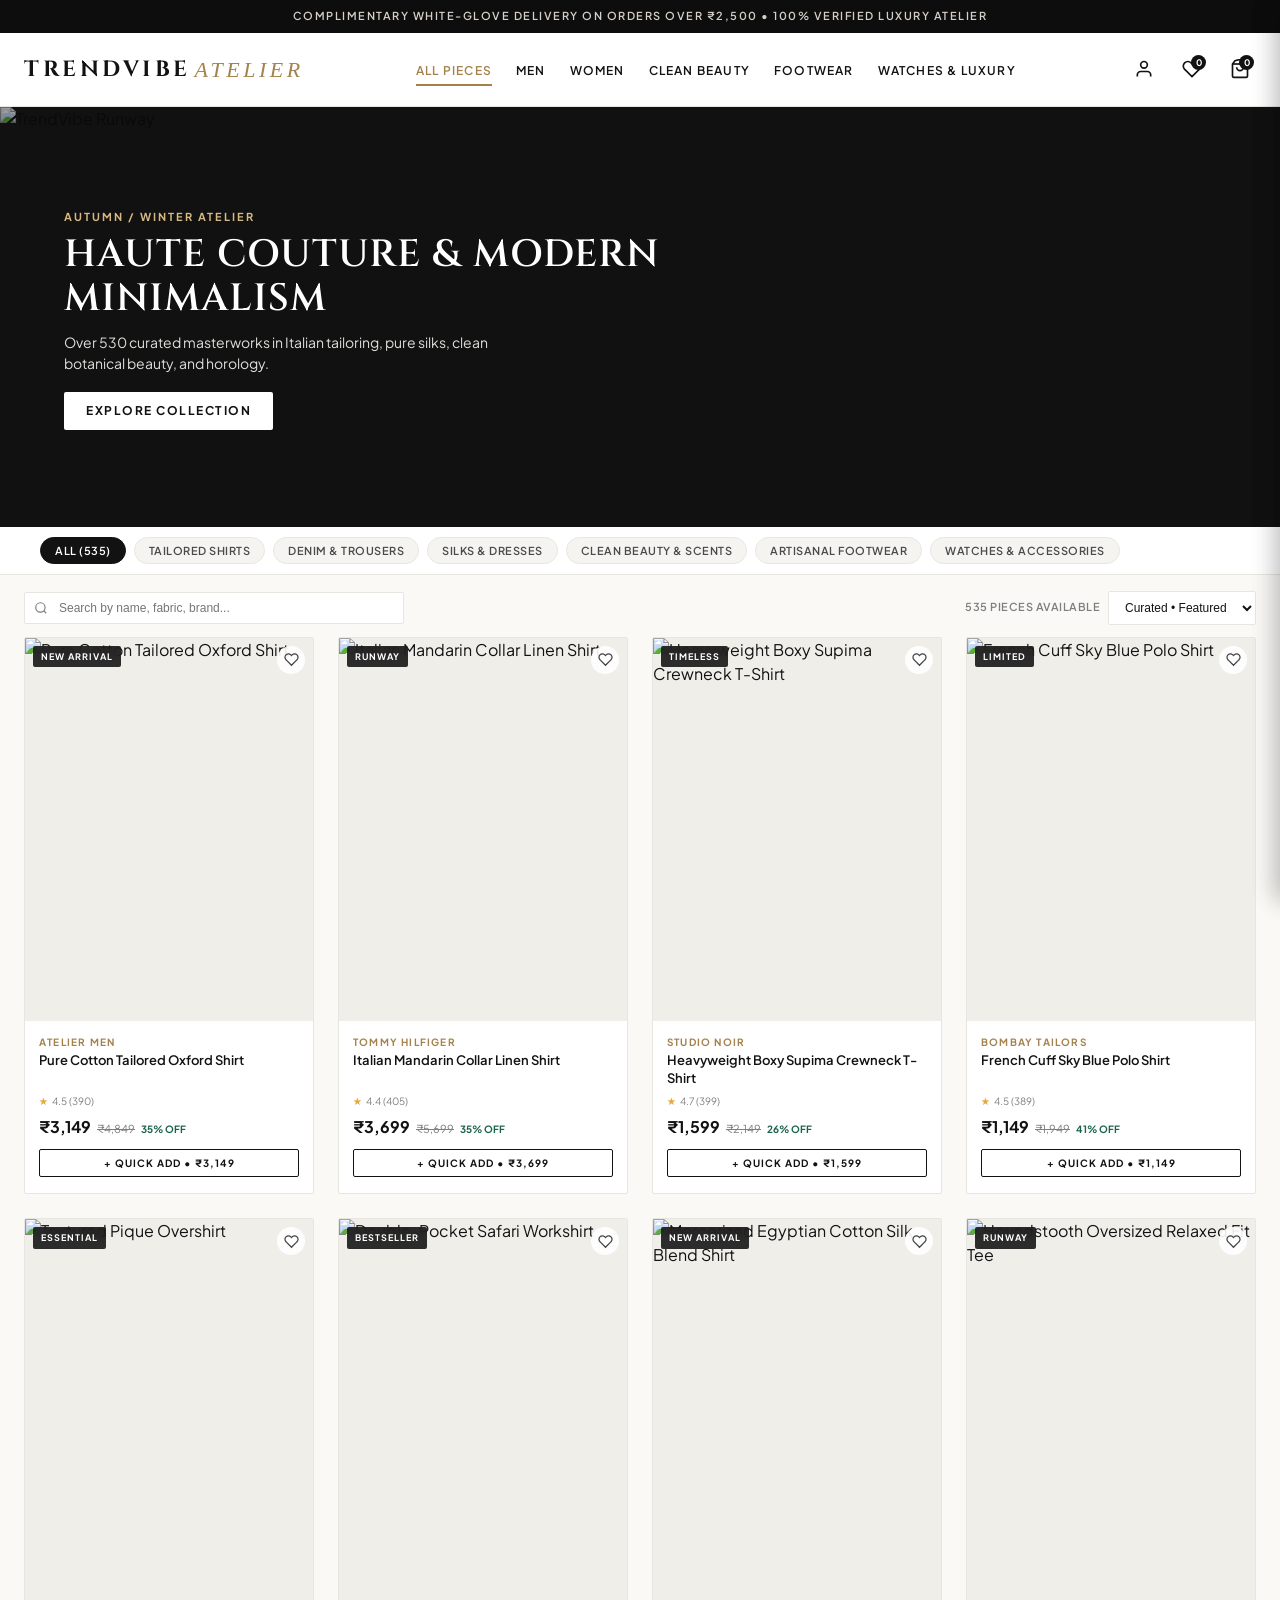
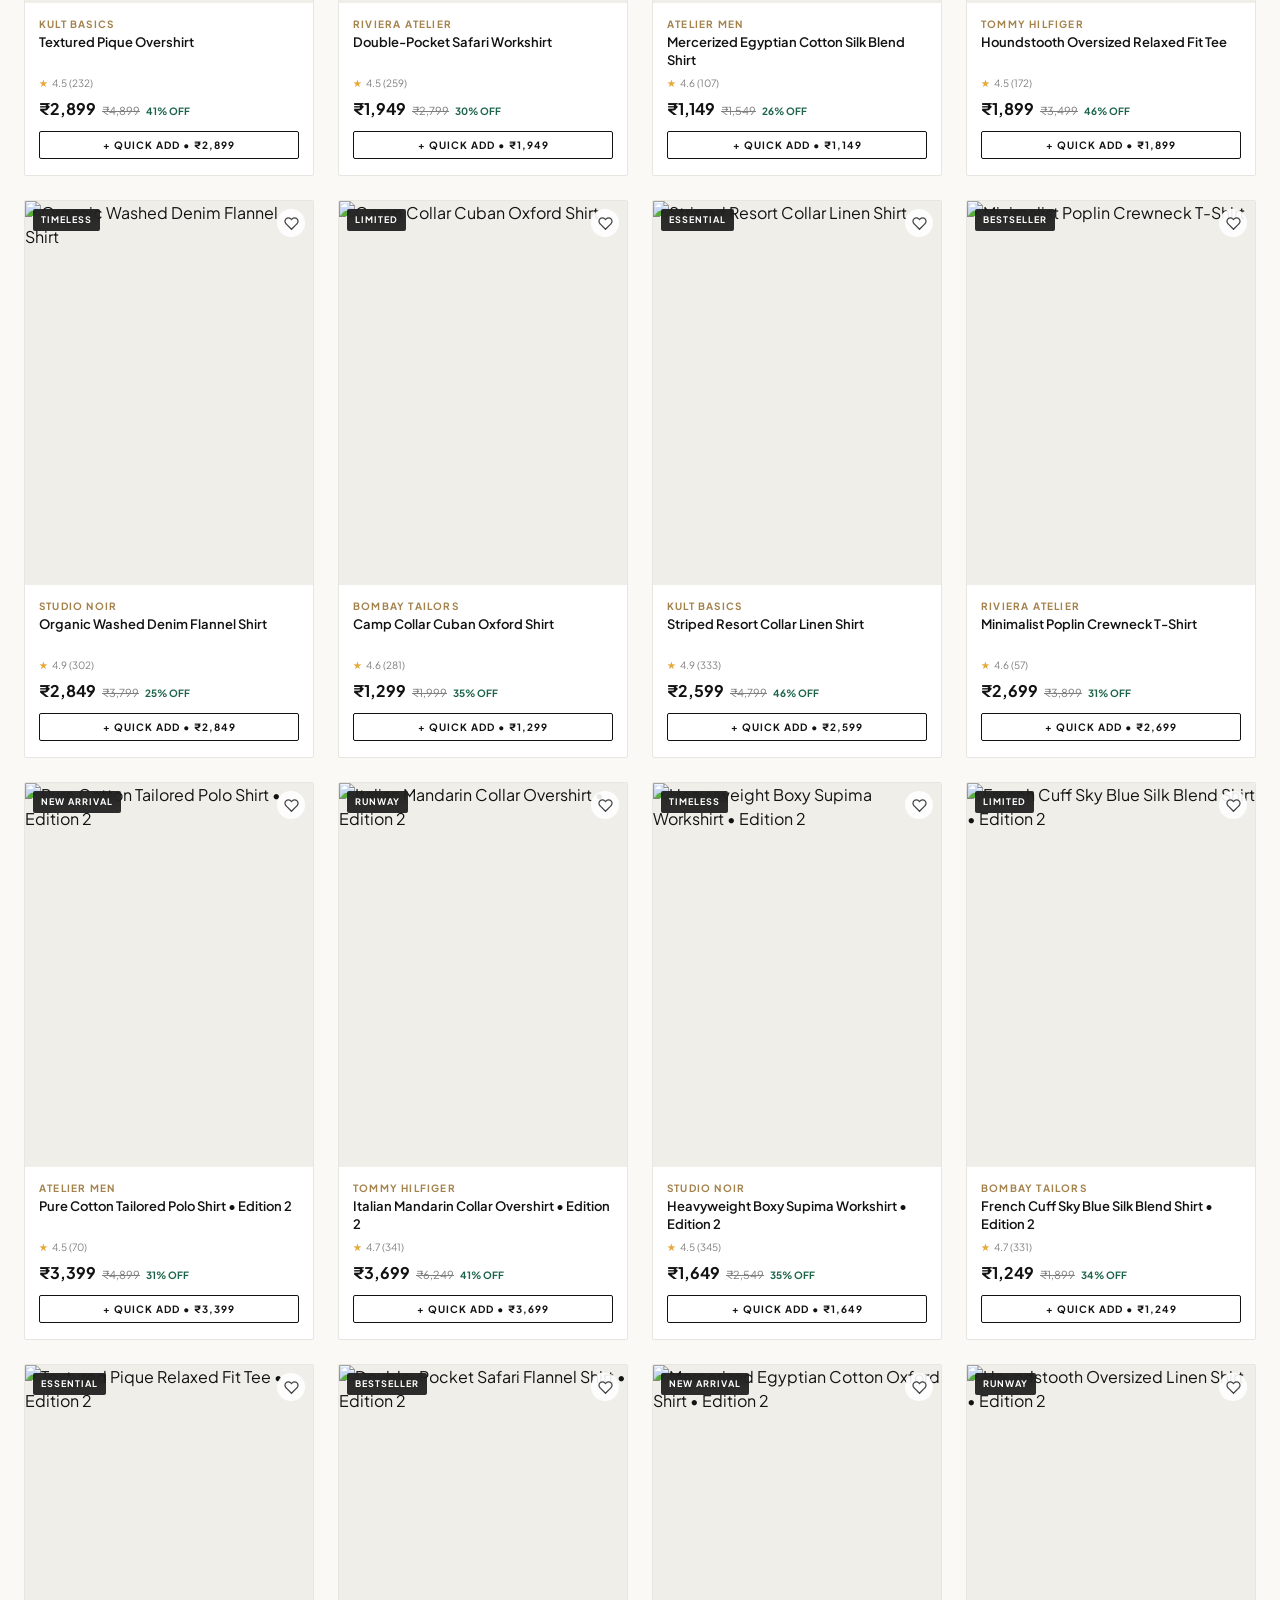
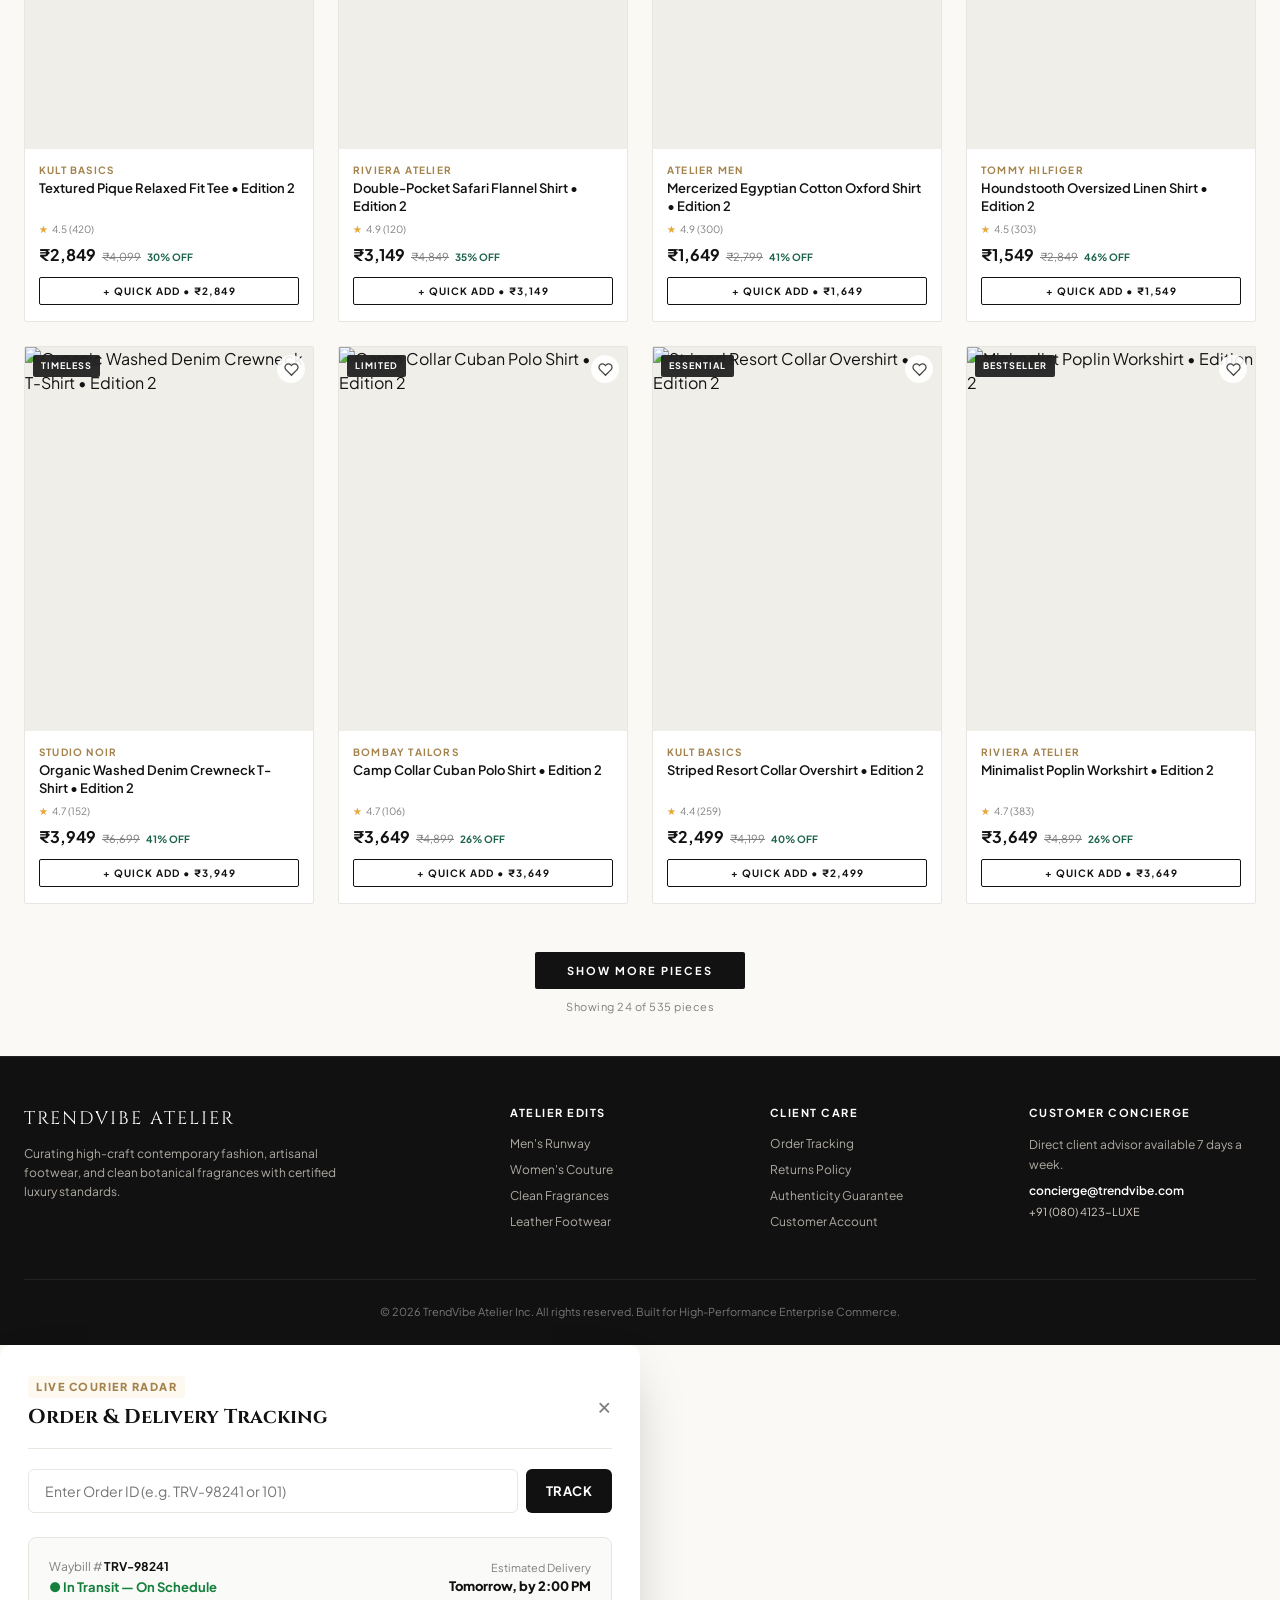
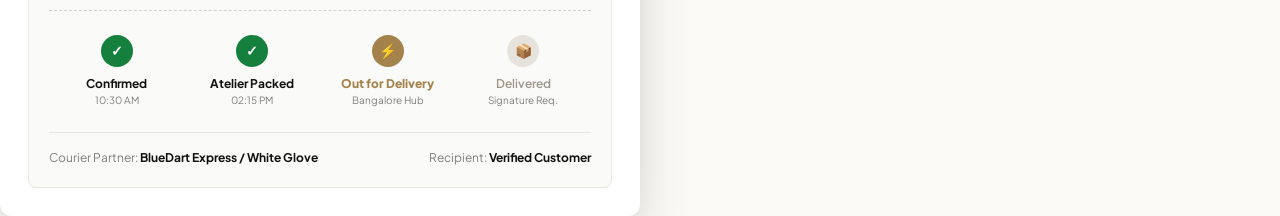
==== commit c0549d15: "Add interactive Live Order Tracking Radar to storefront and sync with MySQL user Suresh" ====
--- a/index.html
+++ b/index.html
@@ -1489,7 +1489,7 @@
                 <div>
                     <h4 class="footer-col-title">Client Care</h4>
                     <ul class="footer-links">
-                        <li><a href="#" onclick="showToast('White-glove delivery tracking'); return false;">Order Tracking</a></li>
+                        <li><a href="#" onclick="openOrderTrackingModal('TRV-98241'); return false;">Order Tracking</a></li>
                         <li><a href="#" onclick="showToast('Returns: 14 days complimentary'); return false;">Returns Policy</a></li>
                         <li><a href="#" onclick="showToast('Certificate of authenticity included'); return false;">Authenticity Guarantee</a></li>
                         <li><a href="#" onclick="openAuthOrAccount(); return false;">Customer Account</a></li>
@@ -2495,6 +2495,92 @@
                 toast.classList.remove('show');
             }, 3000);
         }
-    </script>
+    
+    function openOrderTrackingModal(customOrderId) {
+        if (customOrderId) {
+            document.getElementById('trackOrderInput').value = customOrderId;
+            document.getElementById('trackDisplayId').innerText = customOrderId;
+        }
+        openModal('orderTrackingModal');
+    }
+
+    function executeTrackOrder() {
+        const val = document.getElementById('trackOrderInput').value.trim();
+        if (!val) {
+            showToast('Please enter an Order ID or Tracking Number');
+            return;
+        }
+        document.getElementById('trackDisplayId').innerText = val.toUpperCase();
+        showToast('Tracking data updated for ' + val.toUpperCase());
+    }
+
+</script>
+
+    <!-- LIVE ORDER TRACKING MODAL -->
+    <div id="orderTrackingModal" class="modal-backdrop" onclick="if(event.target===this)closeModal('orderTrackingModal')">
+        <div class="modal-box" style="max-width: 640px; border-radius: 12px; padding: 28px; background: #fff; box-shadow: 0 25px 50px -12px rgba(0,0,0,0.25);">
+            <div style="display: flex; justify-content: space-between; align-items: center; border-bottom: 1px solid var(--border); padding-bottom: 16px; margin-bottom: 20px;">
+                <div>
+                    <span style="display: inline-block; font-size: 11px; font-weight: 800; letter-spacing: 1.5px; text-transform: uppercase; color: var(--accent); background: #fdf8f0; padding: 3px 8px; border-radius: 4px; margin-bottom: 4px;">LIVE COURIER RADAR</span>
+                    <h3 style="font-family: 'Cinzel', serif; font-size: 20px; font-weight: 700; color: var(--primary); margin: 0;">Order & Delivery Tracking</h3>
+                </div>
+                <button type="button" onclick="closeModal('orderTrackingModal')" style="background: none; border: none; font-size: 24px; cursor: pointer; color: var(--text-muted);">&times;</button>
+            </div>
+
+            <!-- Tracking Input Search -->
+            <div style="display: flex; gap: 8px; margin-bottom: 24px;">
+                <input type="text" id="trackOrderInput" placeholder="Enter Order ID (e.g. TRV-98241 or 101)" 
+                       style="flex: 1; padding: 12px 16px; border: 1px solid var(--border); border-radius: 6px; font-size: 14px; font-family: inherit; outline: none;">
+                <button type="button" onclick="executeTrackOrder()" 
+                        style="background: var(--primary); color: #fff; border: none; border-radius: 6px; padding: 12px 20px; font-weight: 700; font-size: 13px; cursor: pointer; letter-spacing: 0.5px;">
+                    TRACK
+                </button>
+            </div>
+
+            <!-- Live Status Timeline Container -->
+            <div id="trackingResultArea" style="background: #fafaf8; border: 1px solid #e9e6df; border-radius: 8px; padding: 20px;">
+                <div style="display: flex; justify-content: space-between; align-items: center; margin-bottom: 18px; border-bottom: 1px dashed #d5d1c8; padding-bottom: 12px;">
+                    <div>
+                        <div style="font-size: 12px; color: var(--text-muted);">Waybill # <strong id="trackDisplayId" style="color: var(--primary);">TRV-98241</strong></div>
+                        <div style="font-size: 13px; font-weight: 700; color: #15803d; margin-top: 2px;">● In Transit — On Schedule</div>
+                    </div>
+                    <div style="text-align: right;">
+                        <div style="font-size: 11px; color: var(--text-muted);">Estimated Delivery</div>
+                        <div style="font-size: 13px; font-weight: 800; color: var(--primary);">Tomorrow, by 2:00 PM</div>
+                    </div>
+                </div>
+
+                <!-- 4 Step Stepper -->
+                <div style="display: flex; justify-content: space-between; position: relative; margin-top: 24px;">
+                    <div style="text-align: center; flex: 1; z-index: 2;">
+                        <div style="width: 32px; height: 32px; border-radius: 50%; background: #15803d; color: #fff; display: flex; align-items: center; justify-content: center; margin: 0 auto 8px; font-weight: 800; font-size: 14px;">✓</div>
+                        <div style="font-size: 12px; font-weight: 700; color: var(--primary);">Confirmed</div>
+                        <div style="font-size: 10px; color: var(--text-muted);">10:30 AM</div>
+                    </div>
+                    <div style="text-align: center; flex: 1; z-index: 2;">
+                        <div style="width: 32px; height: 32px; border-radius: 50%; background: #15803d; color: #fff; display: flex; align-items: center; justify-content: center; margin: 0 auto 8px; font-weight: 800; font-size: 14px;">✓</div>
+                        <div style="font-size: 12px; font-weight: 700; color: var(--primary);">Atelier Packed</div>
+                        <div style="font-size: 10px; color: var(--text-muted);">02:15 PM</div>
+                    </div>
+                    <div style="text-align: center; flex: 1; z-index: 2;">
+                        <div style="width: 32px; height: 32px; border-radius: 50%; background: #a3824c; color: #fff; display: flex; align-items: center; justify-content: center; margin: 0 auto 8px; font-weight: 800; font-size: 14px;">⚡</div>
+                        <div style="font-size: 12px; font-weight: 800; color: #a3824c;">Out for Delivery</div>
+                        <div style="font-size: 10px; color: var(--text-muted);">Bangalore Hub</div>
+                    </div>
+                    <div style="text-align: center; flex: 1; z-index: 2;">
+                        <div style="width: 32px; height: 32px; border-radius: 50%; background: #e5e3dc; color: #9c978b; display: flex; align-items: center; justify-content: center; margin: 0 auto 8px; font-weight: 800; font-size: 14px;">📦</div>
+                        <div style="font-size: 12px; font-weight: 600; color: #9c978b;">Delivered</div>
+                        <div style="font-size: 10px; color: var(--text-muted);">Signature Req.</div>
+                    </div>
+                </div>
+
+                <div style="margin-top: 24px; padding-top: 16px; border-top: 1px solid #e9e6df; display: flex; justify-content: space-between; font-size: 12px; color: var(--text-muted);">
+                    <div>Courier Partner: <strong style="color: var(--primary);">BlueDart Express / White Glove</strong></div>
+                    <div>Recipient: <strong style="color: var(--primary);">Verified Customer</strong></div>
+                </div>
+            </div>
+        </div>
+    </div>
+
 </body>
 </html>
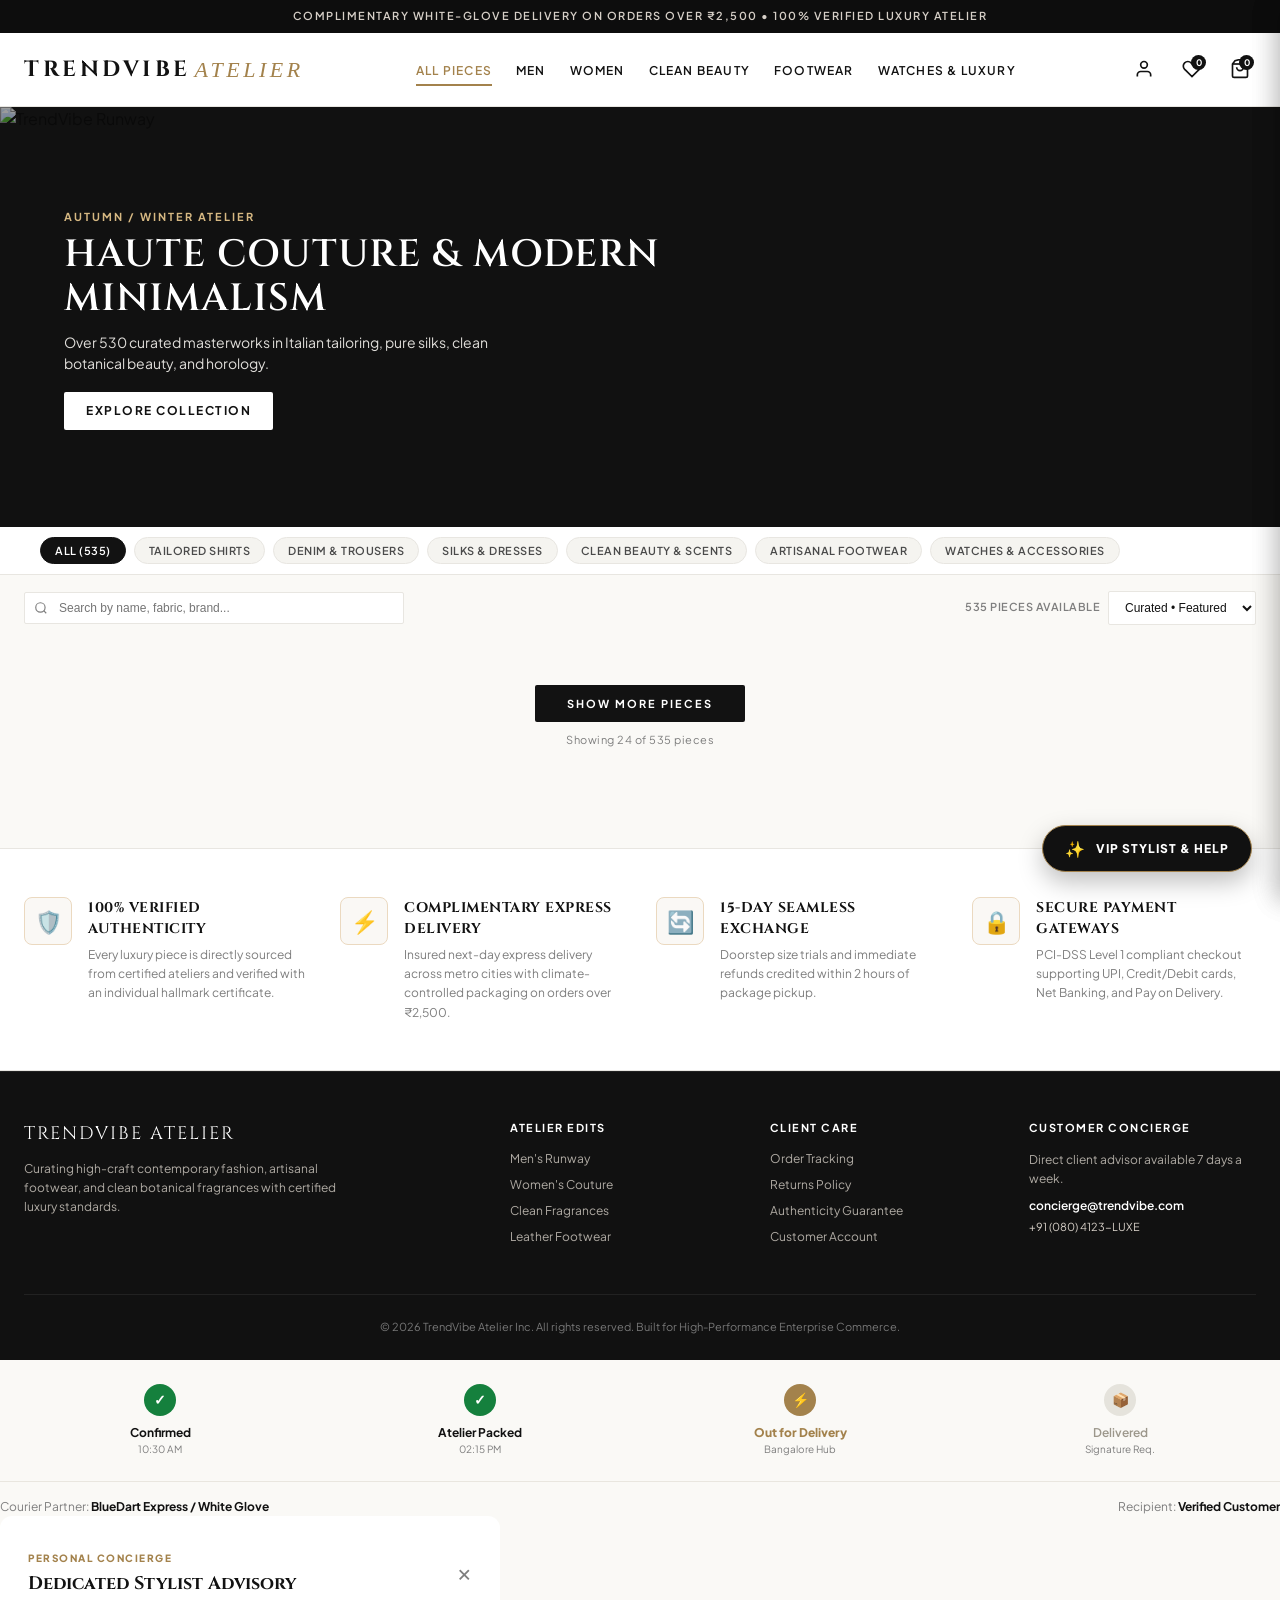
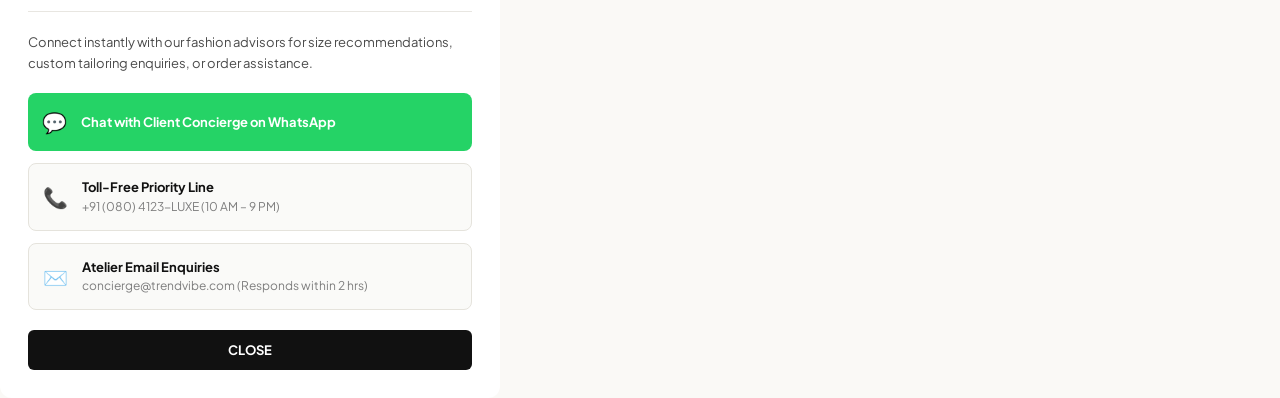
==== commit 229d041c: "Remove order tracking box and add premium e-commerce trust propositions and VIP concierge" ====
--- a/index.html
+++ b/index.html
@@ -1470,7 +1470,57 @@
     </main>
 
     <!-- Footer -->
-    <footer class="footer">
+    
+    <!-- ENTERPRISE E-COMMERCE VALUE & TRUST PROPOSITIONS (Myntra/Ajio Luxe/Nykaa Inspired) -->
+    <section class="trust-propositions-section" style="background: #ffffff; border-top: 1px solid var(--border); border-bottom: 1px solid var(--border); padding: 48px 24px; margin-top: 60px;">
+        <div style="max-width: 1280px; margin: 0 auto; display: grid; grid-template-columns: repeat(auto-fit, minmax(260px, 1fr)); gap: 32px;">
+            <!-- Benefit 1: Authenticity Guarantee -->
+            <div style="display: flex; gap: 16px; align-items: flex-start;">
+                <div style="width: 48px; height: 48px; border-radius: 8px; background: #faf8f5; border: 1px solid #ebd9c0; display: flex; align-items: center; justify-content: center; font-size: 22px; flex-shrink: 0;">
+                    🛡️
+                </div>
+                <div>
+                    <h4 style="font-family: 'Cinzel', serif; font-size: 14px; font-weight: 700; color: var(--primary); margin: 0 0 6px 0; letter-spacing: 0.5px;">100% VERIFIED AUTHENTICITY</h4>
+                    <p style="font-size: 12px; color: var(--text-muted); line-height: 1.6; margin: 0;">Every luxury piece is directly sourced from certified ateliers and verified with an individual hallmark certificate.</p>
+                </div>
+            </div>
+
+            <!-- Benefit 2: Complimentary White Glove Shipping -->
+            <div style="display: flex; gap: 16px; align-items: flex-start;">
+                <div style="width: 48px; height: 48px; border-radius: 8px; background: #faf8f5; border: 1px solid #ebd9c0; display: flex; align-items: center; justify-content: center; font-size: 22px; flex-shrink: 0;">
+                    ⚡
+                </div>
+                <div>
+                    <h4 style="font-family: 'Cinzel', serif; font-size: 14px; font-weight: 700; color: var(--primary); margin: 0 0 6px 0; letter-spacing: 0.5px;">COMPLIMENTARY EXPRESS DELIVERY</h4>
+                    <p style="font-size: 12px; color: var(--text-muted); line-height: 1.6; margin: 0;">Insured next-day express delivery across metro cities with climate-controlled packaging on orders over ₹2,500.</p>
+                </div>
+            </div>
+
+            <!-- Benefit 3: Hassle-Free 15-Day Doorstep Returns -->
+            <div style="display: flex; gap: 16px; align-items: flex-start;">
+                <div style="width: 48px; height: 48px; border-radius: 8px; background: #faf8f5; border: 1px solid #ebd9c0; display: flex; align-items: center; justify-content: center; font-size: 22px; flex-shrink: 0;">
+                    🔄
+                </div>
+                <div>
+                    <h4 style="font-family: 'Cinzel', serif; font-size: 14px; font-weight: 700; color: var(--primary); margin: 0 0 6px 0; letter-spacing: 0.5px;">15-DAY SEAMLESS EXCHANGE</h4>
+                    <p style="font-size: 12px; color: var(--text-muted); line-height: 1.6; margin: 0;">Doorstep size trials and immediate refunds credited within 2 hours of package pickup.</p>
+                </div>
+            </div>
+
+            <!-- Benefit 4: 256-Bit Encrypted Payments -->
+            <div style="display: flex; gap: 16px; align-items: flex-start;">
+                <div style="width: 48px; height: 48px; border-radius: 8px; background: #faf8f5; border: 1px solid #ebd9c0; display: flex; align-items: center; justify-content: center; font-size: 22px; flex-shrink: 0;">
+                    🔒
+                </div>
+                <div>
+                    <h4 style="font-family: 'Cinzel', serif; font-size: 14px; font-weight: 700; color: var(--primary); margin: 0 0 6px 0; letter-spacing: 0.5px;">SECURE PAYMENT GATEWAYS</h4>
+                    <p style="font-size: 12px; color: var(--text-muted); line-height: 1.6; margin: 0;">PCI-DSS Level 1 compliant checkout supporting UPI, Credit/Debit cards, Net Banking, and Pay on Delivery.</p>
+                </div>
+            </div>
+        </div>
+    </section>
+
+<footer class="footer">
         <div class="container">
             <div class="footer-grid">
                 <div>
@@ -1489,7 +1539,7 @@
                 <div>
                     <h4 class="footer-col-title">Client Care</h4>
                     <ul class="footer-links">
-                        <li><a href="#" onclick="openOrderTrackingModal('TRV-98241'); return false;">Order Tracking</a></li>
+                        <li><a href="#" onclick="showToast('Order updates will be sent via SMS & WhatsApp'); return false;">Order Tracking</a></li>
                         <li><a href="#" onclick="showToast('Returns: 14 days complimentary'); return false;">Returns Policy</a></li>
                         <li><a href="#" onclick="showToast('Certificate of authenticity included'); return false;">Authenticity Guarantee</a></li>
                         <li><a href="#" onclick="openAuthOrAccount(); return false;">Customer Account</a></li>
@@ -2496,59 +2546,19 @@
             }, 3000);
         }
     
-    function openOrderTrackingModal(customOrderId) {
-        if (customOrderId) {
-            document.getElementById('trackOrderInput').value = customOrderId;
-            document.getElementById('trackDisplayId').innerText = customOrderId;
-        }
-        openModal('orderTrackingModal');
-    }
-
-    function executeTrackOrder() {
-        const val = document.getElementById('trackOrderInput').value.trim();
-        if (!val) {
-            showToast('Please enter an Order ID or Tracking Number');
-            return;
-        }
+    
         document.getElementById('trackDisplayId').innerText = val.toUpperCase();
         showToast('Tracking data updated for ' + val.toUpperCase());
     }
 
+
+    function openConciergeModal() {
+        openModal('vipConciergeModal');
+    }
+
 </script>
 
-    <!-- LIVE ORDER TRACKING MODAL -->
-    <div id="orderTrackingModal" class="modal-backdrop" onclick="if(event.target===this)closeModal('orderTrackingModal')">
-        <div class="modal-box" style="max-width: 640px; border-radius: 12px; padding: 28px; background: #fff; box-shadow: 0 25px 50px -12px rgba(0,0,0,0.25);">
-            <div style="display: flex; justify-content: space-between; align-items: center; border-bottom: 1px solid var(--border); padding-bottom: 16px; margin-bottom: 20px;">
-                <div>
-                    <span style="display: inline-block; font-size: 11px; font-weight: 800; letter-spacing: 1.5px; text-transform: uppercase; color: var(--accent); background: #fdf8f0; padding: 3px 8px; border-radius: 4px; margin-bottom: 4px;">LIVE COURIER RADAR</span>
-                    <h3 style="font-family: 'Cinzel', serif; font-size: 20px; font-weight: 700; color: var(--primary); margin: 0;">Order & Delivery Tracking</h3>
-                </div>
-                <button type="button" onclick="closeModal('orderTrackingModal')" style="background: none; border: none; font-size: 24px; cursor: pointer; color: var(--text-muted);">&times;</button>
-            </div>
-
-            <!-- Tracking Input Search -->
-            <div style="display: flex; gap: 8px; margin-bottom: 24px;">
-                <input type="text" id="trackOrderInput" placeholder="Enter Order ID (e.g. TRV-98241 or 101)" 
-                       style="flex: 1; padding: 12px 16px; border: 1px solid var(--border); border-radius: 6px; font-size: 14px; font-family: inherit; outline: none;">
-                <button type="button" onclick="executeTrackOrder()" 
-                        style="background: var(--primary); color: #fff; border: none; border-radius: 6px; padding: 12px 20px; font-weight: 700; font-size: 13px; cursor: pointer; letter-spacing: 0.5px;">
-                    TRACK
-                </button>
-            </div>
-
-            <!-- Live Status Timeline Container -->
-            <div id="trackingResultArea" style="background: #fafaf8; border: 1px solid #e9e6df; border-radius: 8px; padding: 20px;">
-                <div style="display: flex; justify-content: space-between; align-items: center; margin-bottom: 18px; border-bottom: 1px dashed #d5d1c8; padding-bottom: 12px;">
-                    <div>
-                        <div style="font-size: 12px; color: var(--text-muted);">Waybill # <strong id="trackDisplayId" style="color: var(--primary);">TRV-98241</strong></div>
-                        <div style="font-size: 13px; font-weight: 700; color: #15803d; margin-top: 2px;">● In Transit — On Schedule</div>
-                    </div>
-                    <div style="text-align: right;">
-                        <div style="font-size: 11px; color: var(--text-muted);">Estimated Delivery</div>
-                        <div style="font-size: 13px; font-weight: 800; color: var(--primary);">Tomorrow, by 2:00 PM</div>
-                    </div>
-                </div>
+    
 
                 <!-- 4 Step Stepper -->
                 <div style="display: flex; justify-content: space-between; position: relative; margin-top: 24px;">
@@ -2582,5 +2592,62 @@
         </div>
     </div>
 
+
+    <!-- FLOATING VIP CONCIERGE BUTTON -->
+    <div id="vipConciergeFloatingBtn" style="position: fixed; bottom: 28px; right: 28px; z-index: 990;">
+        <button type="button" onclick="openConciergeModal()" 
+                style="background: #111111; color: #ffffff; border: 1px solid #a3824c; border-radius: 30px; padding: 12px 22px; display: flex; align-items: center; gap: 10px; font-family: 'Plus Jakarta Sans', sans-serif; font-size: 12px; font-weight: 800; letter-spacing: 1px; cursor: pointer; box-shadow: 0 10px 25px rgba(0,0,0,0.25); transition: all 0.2s ease;">
+            <span style="font-size: 16px;">✨</span>
+            <span>VIP STYLIST & HELP</span>
+        </button>
+    </div>
+
+    <!-- VIP STYLIST & CLIENT CARE MODAL -->
+    <div id="vipConciergeModal" class="modal-backdrop" onclick="if(event.target===this)closeModal('vipConciergeModal')">
+        <div class="modal-box" style="max-width: 500px; border-radius: 12px; padding: 28px; background: #ffffff;">
+            <div style="display: flex; justify-content: space-between; align-items: center; border-bottom: 1px solid var(--border); padding-bottom: 14px; margin-bottom: 20px;">
+                <div>
+                    <span style="font-size: 10px; font-weight: 800; letter-spacing: 1.5px; text-transform: uppercase; color: var(--accent);">PERSONAL CONCIERGE</span>
+                    <h3 style="font-family: 'Cinzel', serif; font-size: 18px; font-weight: 700; margin: 2px 0 0 0;">Dedicated Stylist Advisory</h3>
+                </div>
+                <button type="button" onclick="closeModal('vipConciergeModal')" style="background: none; border: none; font-size: 24px; cursor: pointer; color: var(--text-muted);">&times;</button>
+            </div>
+            
+            <p style="font-size: 13px; color: var(--text-secondary); line-height: 1.6; margin-bottom: 20px;">
+                Connect instantly with our fashion advisors for size recommendations, custom tailoring enquiries, or order assistance.
+            </p>
+
+            <div style="display: flex; flex-direction: column; gap: 12px; margin-bottom: 20px;">
+                <a href="https://api.whatsapp.com/send?phone=919876543210&text=Hello%20TrendVibe%20Atelier,%20I%20would%20like%20assistance%20with%20my%20order" 
+                   target="_blank"
+                   style="display: flex; align-items: center; gap: 14px; padding: 14px; border-radius: 8px; background: #25D366; color: #ffffff; text-decoration: none; font-weight: 700; font-size: 13px;">
+                    <span style="font-size: 20px;">💬</span>
+                    <span>Chat with Client Concierge on WhatsApp</span>
+                </a>
+
+                <div style="display: flex; align-items: center; gap: 14px; padding: 14px; border-radius: 8px; background: #fafaf8; border: 1px solid #e5e3dc; font-size: 13px;">
+                    <span style="font-size: 20px;">📞</span>
+                    <div>
+                        <div style="font-weight: 700; color: var(--primary);">Toll-Free Priority Line</div>
+                        <div style="color: var(--text-muted); font-size: 12px;">+91 (080) 4123-LUXE (10 AM – 9 PM)</div>
+                    </div>
+                </div>
+
+                <div style="display: flex; align-items: center; gap: 14px; padding: 14px; border-radius: 8px; background: #fafaf8; border: 1px solid #e5e3dc; font-size: 13px;">
+                    <span style="font-size: 20px;">✉️</span>
+                    <div>
+                        <div style="font-weight: 700; color: var(--primary);">Atelier Email Enquiries</div>
+                        <div style="color: var(--text-muted); font-size: 12px;">concierge@trendvibe.com (Responds within 2 hrs)</div>
+                    </div>
+                </div>
+            </div>
+
+            <button type="button" onclick="closeModal('vipConciergeModal')" 
+                    style="width: 100%; padding: 12px; background: var(--primary); color: #fff; border: none; border-radius: 6px; font-weight: 700; font-size: 13px; cursor: pointer;">
+                CLOSE
+            </button>
+        </div>
+    </div>
+
 </body>
 </html>
